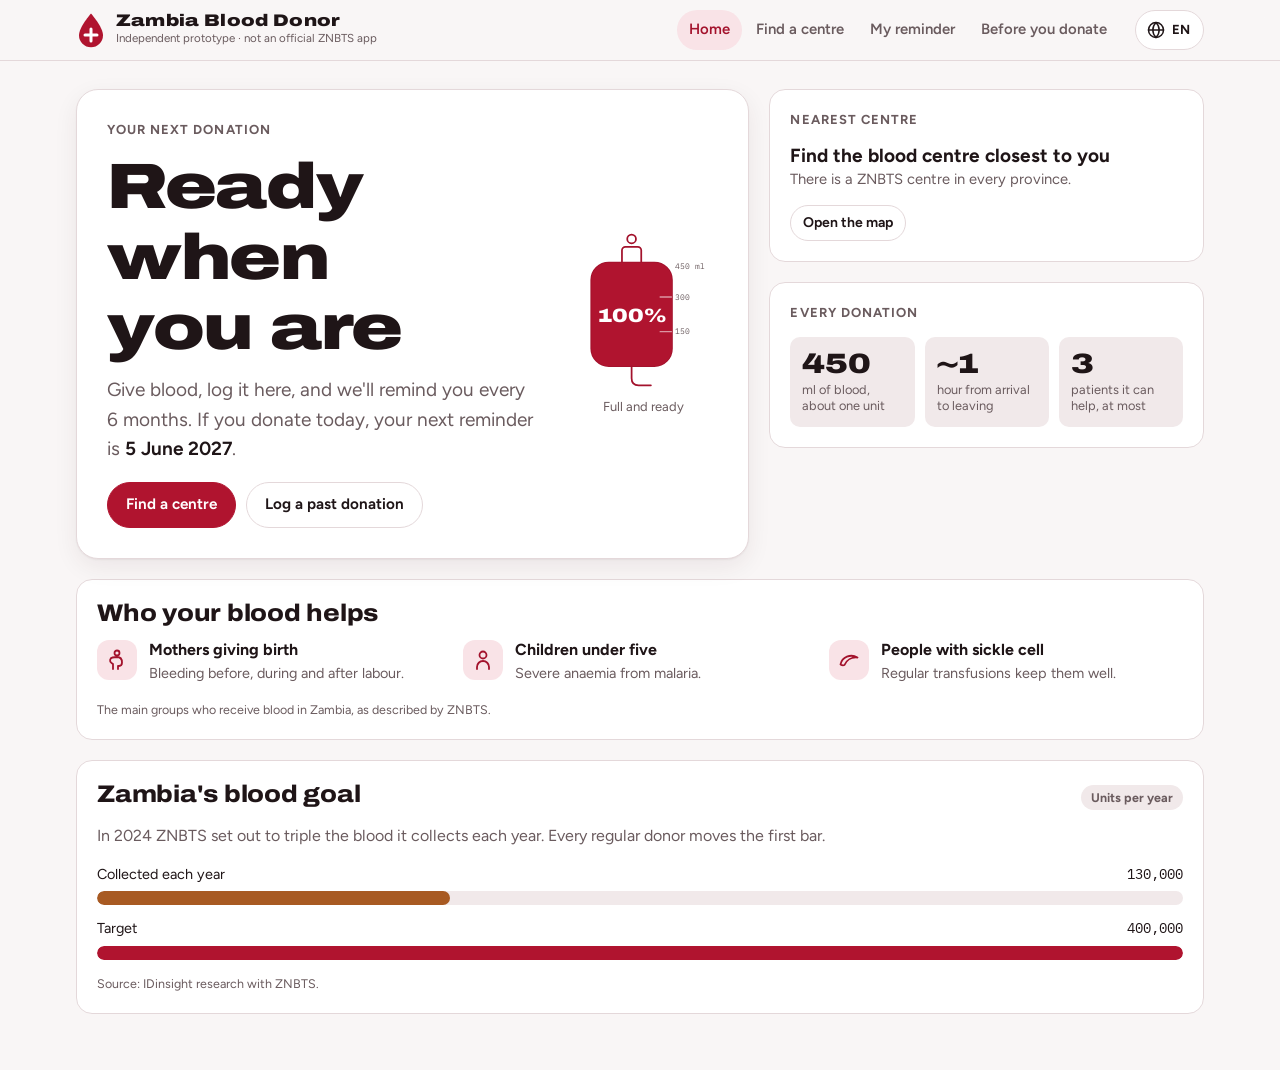
==== index.html @ e04d855a "Add Zambia Blood Donor proof of concept Co-Authored-By: Claude Opus 5.5 <noreply@anthropic.com> Clau" ====
<!doctype html>
<html lang="en">
<head>
<meta charset="utf-8">
<meta name="viewport" content="width=device-width, initial-scale=1, viewport-fit=cover">
<title>Zambia Blood Donor</title>
<meta name="description" content="Independent prototype: find a blood centre in Zambia and get reminded when you can donate again. English, Icibemba, Chinyanja.">
<meta name="theme-color" content="#B0142F">
<meta name="format-detection" content="telephone=no">
<meta name="apple-mobile-web-app-capable" content="yes">
<meta name="mobile-web-app-capable" content="yes">
<meta name="apple-mobile-web-app-title" content="Zambia Blood Donor">
<meta name="apple-mobile-web-app-status-bar-style" content="default">
<link rel="apple-touch-icon" href="[data-uri]">
<link rel="icon" type="image/png" href="[data-uri]">
<link rel="preconnect" href="https://fonts.googleapis.com">
<link rel="preconnect" href="https://fonts.gstatic.com" crossorigin>
<link rel="stylesheet" href="https://fonts.googleapis.com/css2?family=Archivo:wdth,wght@100..125,600..900&family=Figtree:wght@400;500;600;700&family=IBM+Plex+Mono:wght@400;500;600&display=swap">
<style>
/* required styles */

.leaflet-pane,
.leaflet-tile,
.leaflet-marker-icon,
.leaflet-marker-shadow,
.leaflet-tile-container,
.leaflet-pane > svg,
.leaflet-pane > canvas,
.leaflet-zoom-box,
.leaflet-image-layer,
.leaflet-layer {
	position: absolute;
	left: 0;
	top: 0;
	}
.leaflet-container {
	overflow: hidden;
	}
.leaflet-tile,
.leaflet-marker-icon,
.leaflet-marker-shadow {
	-webkit-user-select: none;
	   -moz-user-select: none;
	        user-select: none;
	  -webkit-user-drag: none;
	}
/* Prevents IE11 from highlighting tiles in blue */
.leaflet-tile::selection {
	background: transparent;
}
/* Safari renders non-retina tile on retina better with this, but Chrome is worse */
.leaflet-safari .leaflet-tile {
	image-rendering: -webkit-optimize-contrast;
	}
/* hack that prevents hw layers "stretching" when loading new tiles */
.leaflet-safari .leaflet-tile-container {
	width: 1600px;
	height: 1600px;
	-webkit-transform-origin: 0 0;
	}
.leaflet-marker-icon,
.leaflet-marker-shadow {
	display: block;
	}
/* .leaflet-container svg: reset svg max-width decleration shipped in Joomla! (joomla.org) 3.x */
/* .leaflet-container img: map is broken in FF if you have max-width: 100% on tiles */
.leaflet-container .leaflet-overlay-pane svg {
	max-width: none !important;
	max-height: none !important;
	}
.leaflet-container .leaflet-marker-pane img,
.leaflet-container .leaflet-shadow-pane img,
.leaflet-container .leaflet-tile-pane img,
.leaflet-container img.leaflet-image-layer,
.leaflet-container .leaflet-tile {
	max-width: none !important;
	max-height: none !important;
	width: auto;
	padding: 0;
	}

.leaflet-container img.leaflet-tile {
	/* See: https://bugs.chromium.org/p/chromium/issues/detail?id=600120 */
	mix-blend-mode: plus-lighter;
}

.leaflet-container.leaflet-touch-zoom {
	-ms-touch-action: pan-x pan-y;
	touch-action: pan-x pan-y;
	}
.leaflet-container.leaflet-touch-drag {
	-ms-touch-action: pinch-zoom;
	/* Fallback for FF which doesn't support pinch-zoom */
	touch-action: none;
	touch-action: pinch-zoom;
}
.leaflet-container.leaflet-touch-drag.leaflet-touch-zoom {
	-ms-touch-action: none;
	touch-action: none;
}
.leaflet-container {
	-webkit-tap-highlight-color: transparent;
}
.leaflet-container a {
	-webkit-tap-highlight-color: rgba(51, 181, 229, 0.4);
}
.leaflet-tile {
	filter: inherit;
	visibility: hidden;
	}
.leaflet-tile-loaded {
	visibility: inherit;
	}
.leaflet-zoom-box {
	width: 0;
	height: 0;
	-moz-box-sizing: border-box;
	     box-sizing: border-box;
	z-index: 800;
	}
/* workaround for https://bugzilla.mozilla.org/show_bug.cgi?id=888319 */
.leaflet-overlay-pane svg {
	-moz-user-select: none;
	}

.leaflet-pane         { z-index: 400; }

.leaflet-tile-pane    { z-index: 200; }
.leaflet-overlay-pane { z-index: 400; }
.leaflet-shadow-pane  { z-index: 500; }
.leaflet-marker-pane  { z-index: 600; }
.leaflet-tooltip-pane   { z-index: 650; }
.leaflet-popup-pane   { z-index: 700; }

.leaflet-map-pane canvas { z-index: 100; }
.leaflet-map-pane svg    { z-index: 200; }

.leaflet-vml-shape {
	width: 1px;
	height: 1px;
	}
.lvml {
	behavior: url(#default#VML);
	display: inline-block;
	position: absolute;
	}


/* control positioning */

.leaflet-control {
	position: relative;
	z-index: 800;
	pointer-events: visiblePainted; /* IE 9-10 doesn't have auto */
	pointer-events: auto;
	}
.leaflet-top,
.leaflet-bottom {
	position: absolute;
	z-index: 1000;
	pointer-events: none;
	}
.leaflet-top {
	top: 0;
	}
.leaflet-right {
	right: 0;
	}
.leaflet-bottom {
	bottom: 0;
	}
.leaflet-left {
	left: 0;
	}
.leaflet-control {
	float: left;
	clear: both;
	}
.leaflet-right .leaflet-control {
	float: right;
	}
.leaflet-top .leaflet-control {
	margin-top: 10px;
	}
.leaflet-bottom .leaflet-control {
	margin-bottom: 10px;
	}
.leaflet-left .leaflet-control {
	margin-left: 10px;
	}
.leaflet-right .leaflet-control {
	margin-right: 10px;
	}


/* zoom and fade animations */

.leaflet-fade-anim .leaflet-popup {
	opacity: 0;
	-webkit-transition: opacity 0.2s linear;
	   -moz-transition: opacity 0.2s linear;
	        transition: opacity 0.2s linear;
	}
.leaflet-fade-anim .leaflet-map-pane .leaflet-popup {
	opacity: 1;
	}
.leaflet-zoom-animated {
	-webkit-transform-origin: 0 0;
	    -ms-transform-origin: 0 0;
	        transform-origin: 0 0;
	}
svg.leaflet-zoom-animated {
	will-change: transform;
}

.leaflet-zoom-anim .leaflet-zoom-animated {
	-webkit-transition: -webkit-transform 0.25s cubic-bezier(0,0,0.25,1);
	   -moz-transition:    -moz-transform 0.25s cubic-bezier(0,0,0.25,1);
	        transition:         transform 0.25s cubic-bezier(0,0,0.25,1);
	}
.leaflet-zoom-anim .leaflet-tile,
.leaflet-pan-anim .leaflet-tile {
	-webkit-transition: none;
	   -moz-transition: none;
	        transition: none;
	}

.leaflet-zoom-anim .leaflet-zoom-hide {
	visibility: hidden;
	}


/* cursors */

.leaflet-interactive {
	cursor: pointer;
	}
.leaflet-grab {
	cursor: -webkit-grab;
	cursor:    -moz-grab;
	cursor:         grab;
	}
.leaflet-crosshair,
.leaflet-crosshair .leaflet-interactive {
	cursor: crosshair;
	}
.leaflet-popup-pane,
.leaflet-control {
	cursor: auto;
	}
.leaflet-dragging .leaflet-grab,
.leaflet-dragging .leaflet-grab .leaflet-interactive,
.leaflet-dragging .leaflet-marker-draggable {
	cursor: move;
	cursor: -webkit-grabbing;
	cursor:    -moz-grabbing;
	cursor:         grabbing;
	}

/* marker & overlays interactivity */
.leaflet-marker-icon,
.leaflet-marker-shadow,
.leaflet-image-layer,
.leaflet-pane > svg path,
.leaflet-tile-container {
	pointer-events: none;
	}

.leaflet-marker-icon.leaflet-interactive,
.leaflet-image-layer.leaflet-interactive,
.leaflet-pane > svg path.leaflet-interactive,
svg.leaflet-image-layer.leaflet-interactive path {
	pointer-events: visiblePainted; /* IE 9-10 doesn't have auto */
	pointer-events: auto;
	}

/* visual tweaks */

.leaflet-container {
	background: #ddd;
	outline-offset: 1px;
	}
.leaflet-container a {
	color: #0078A8;
	}
.leaflet-zoom-box {
	border: 2px dotted #38f;
	background: rgba(255,255,255,0.5);
	}


/* general typography */
.leaflet-container {
	font-family: "Helvetica Neue", Arial, Helvetica, sans-serif;
	font-size: 12px;
	font-size: 0.75rem;
	line-height: 1.5;
	}


/* general toolbar styles */

.leaflet-bar {
	box-shadow: 0 1px 5px rgba(0,0,0,0.65);
	border-radius: 4px;
	}
.leaflet-bar a {
	background-color: #fff;
	border-bottom: 1px solid #ccc;
	width: 26px;
	height: 26px;
	line-height: 26px;
	display: block;
	text-align: center;
	text-decoration: none;
	color: black;
	}
.leaflet-bar a,
.leaflet-control-layers-toggle {
	background-position: 50% 50%;
	background-repeat: no-repeat;
	display: block;
	}
.leaflet-bar a:hover,
.leaflet-bar a:focus {
	background-color: #f4f4f4;
	}
.leaflet-bar a:first-child {
	border-top-left-radius: 4px;
	border-top-right-radius: 4px;
	}
.leaflet-bar a:last-child {
	border-bottom-left-radius: 4px;
	border-bottom-right-radius: 4px;
	border-bottom: none;
	}
.leaflet-bar a.leaflet-disabled {
	cursor: default;
	background-color: #f4f4f4;
	color: #bbb;
	}

.leaflet-touch .leaflet-bar a {
	width: 30px;
	height: 30px;
	line-height: 30px;
	}
.leaflet-touch .leaflet-bar a:first-child {
	border-top-left-radius: 2px;
	border-top-right-radius: 2px;
	}
.leaflet-touch .leaflet-bar a:last-child {
	border-bottom-left-radius: 2px;
	border-bottom-right-radius: 2px;
	}

/* zoom control */

.leaflet-control-zoom-in,
.leaflet-control-zoom-out {
	font: bold 18px 'Lucida Console', Monaco, monospace;
	text-indent: 1px;
	}

.leaflet-touch .leaflet-control-zoom-in, .leaflet-touch .leaflet-control-zoom-out  {
	font-size: 22px;
	}


/* layers control */

.leaflet-control-layers {
	box-shadow: 0 1px 5px rgba(0,0,0,0.4);
	background: #fff;
	border-radius: 5px;
	}
.leaflet-control-layers-toggle {
	background-image: url(images/layers.png);
	width: 36px;
	height: 36px;
	}
.leaflet-retina .leaflet-control-layers-toggle {
	background-image: url(images/layers-2x.png);
	background-size: 26px 26px;
	}
.leaflet-touch .leaflet-control-layers-toggle {
	width: 44px;
	height: 44px;
	}
.leaflet-control-layers .leaflet-control-layers-list,
.leaflet-control-layers-expanded .leaflet-control-layers-toggle {
	display: none;
	}
.leaflet-control-layers-expanded .leaflet-control-layers-list {
	display: block;
	position: relative;
	}
.leaflet-control-layers-expanded {
	padding: 6px 10px 6px 6px;
	color: #333;
	background: #fff;
	}
.leaflet-control-layers-scrollbar {
	overflow-y: scroll;
	overflow-x: hidden;
	padding-right: 5px;
	}
.leaflet-control-layers-selector {
	margin-top: 2px;
	position: relative;
	top: 1px;
	}
.leaflet-control-layers label {
	display: block;
	font-size: 13px;
	font-size: 1.08333em;
	}
.leaflet-control-layers-separator {
	height: 0;
	border-top: 1px solid #ddd;
	margin: 5px -10px 5px -6px;
	}

/* Default icon URLs */
.leaflet-default-icon-path { /* used only in path-guessing heuristic, see L.Icon.Default */
	background-image: url(images/marker-icon.png);
	}


/* attribution and scale controls */

.leaflet-container .leaflet-control-attribution {
	background: #fff;
	background: rgba(255, 255, 255, 0.8);
	margin: 0;
	}
.leaflet-control-attribution,
.leaflet-control-scale-line {
	padding: 0 5px;
	color: #333;
	line-height: 1.4;
	}
.leaflet-control-attribution a {
	text-decoration: none;
	}
.leaflet-control-attribution a:hover,
.leaflet-control-attribution a:focus {
	text-decoration: underline;
	}
.leaflet-attribution-flag {
	display: inline !important;
	vertical-align: baseline !important;
	width: 1em;
	height: 0.6669em;
	}
.leaflet-left .leaflet-control-scale {
	margin-left: 5px;
	}
.leaflet-bottom .leaflet-control-scale {
	margin-bottom: 5px;
	}
.leaflet-control-scale-line {
	border: 2px solid #777;
	border-top: none;
	line-height: 1.1;
	padding: 2px 5px 1px;
	white-space: nowrap;
	-moz-box-sizing: border-box;
	     box-sizing: border-box;
	background: rgba(255, 255, 255, 0.8);
	text-shadow: 1px 1px #fff;
	}
.leaflet-control-scale-line:not(:first-child) {
	border-top: 2px solid #777;
	border-bottom: none;
	margin-top: -2px;
	}
.leaflet-control-scale-line:not(:first-child):not(:last-child) {
	border-bottom: 2px solid #777;
	}

.leaflet-touch .leaflet-control-attribution,
.leaflet-touch .leaflet-control-layers,
.leaflet-touch .leaflet-bar {
	box-shadow: none;
	}
.leaflet-touch .leaflet-control-layers,
.leaflet-touch .leaflet-bar {
	border: 2px solid rgba(0,0,0,0.2);
	background-clip: padding-box;
	}


/* popup */

.leaflet-popup {
	position: absolute;
	text-align: center;
	margin-bottom: 20px;
	}
.leaflet-popup-content-wrapper {
	padding: 1px;
	text-align: left;
	border-radius: 12px;
	}
.leaflet-popup-content {
	margin: 13px 24px 13px 20px;
	line-height: 1.3;
	font-size: 13px;
	font-size: 1.08333em;
	min-height: 1px;
	}
.leaflet-popup-content p {
	margin: 17px 0;
	margin: 1.3em 0;
	}
.leaflet-popup-tip-container {
	width: 40px;
	height: 20px;
	position: absolute;
	left: 50%;
	margin-top: -1px;
	margin-left: -20px;
	overflow: hidden;
	pointer-events: none;
	}
.leaflet-popup-tip {
	width: 17px;
	height: 17px;
	padding: 1px;

	margin: -10px auto 0;
	pointer-events: auto;

	-webkit-transform: rotate(45deg);
	   -moz-transform: rotate(45deg);
	    -ms-transform: rotate(45deg);
	        transform: rotate(45deg);
	}
.leaflet-popup-content-wrapper,
.leaflet-popup-tip {
	background: white;
	color: #333;
	box-shadow: 0 3px 14px rgba(0,0,0,0.4);
	}
.leaflet-container a.leaflet-popup-close-button {
	position: absolute;
	top: 0;
	right: 0;
	border: none;
	text-align: center;
	width: 24px;
	height: 24px;
	font: 16px/24px Tahoma, Verdana, sans-serif;
	color: #757575;
	text-decoration: none;
	background: transparent;
	}
.leaflet-container a.leaflet-popup-close-button:hover,
.leaflet-container a.leaflet-popup-close-button:focus {
	color: #585858;
	}
.leaflet-popup-scrolled {
	overflow: auto;
	}

.leaflet-oldie .leaflet-popup-content-wrapper {
	-ms-zoom: 1;
	}
.leaflet-oldie .leaflet-popup-tip {
	width: 24px;
	margin: 0 auto;

	-ms-filter: "progid:DXImageTransform.Microsoft.Matrix(M11=0.70710678, M12=0.70710678, M21=-0.70710678, M22=0.70710678)";
	filter: progid:DXImageTransform.Microsoft.Matrix(M11=0.70710678, M12=0.70710678, M21=-0.70710678, M22=0.70710678);
	}

.leaflet-oldie .leaflet-control-zoom,
.leaflet-oldie .leaflet-control-layers,
.leaflet-oldie .leaflet-popup-content-wrapper,
.leaflet-oldie .leaflet-popup-tip {
	border: 1px solid #999;
	}


/* div icon */

.leaflet-div-icon {
	background: #fff;
	border: 1px solid #666;
	}


/* Tooltip */
/* Base styles for the element that has a tooltip */
.leaflet-tooltip {
	position: absolute;
	padding: 6px;
	background-color: #fff;
	border: 1px solid #fff;
	border-radius: 3px;
	color: #222;
	white-space: nowrap;
	-webkit-user-select: none;
	-moz-user-select: none;
	-ms-user-select: none;
	user-select: none;
	pointer-events: none;
	box-shadow: 0 1px 3px rgba(0,0,0,0.4);
	}
.leaflet-tooltip.leaflet-interactive {
	cursor: pointer;
	pointer-events: auto;
	}
.leaflet-tooltip-top:before,
.leaflet-tooltip-bottom:before,
.leaflet-tooltip-left:before,
.leaflet-tooltip-right:before {
	position: absolute;
	pointer-events: none;
	border: 6px solid transparent;
	background: transparent;
	content: "";
	}

/* Directions */

.leaflet-tooltip-bottom {
	margin-top: 6px;
}
.leaflet-tooltip-top {
	margin-top: -6px;
}
.leaflet-tooltip-bottom:before,
.leaflet-tooltip-top:before {
	left: 50%;
	margin-left: -6px;
	}
.leaflet-tooltip-top:before {
	bottom: 0;
	margin-bottom: -12px;
	border-top-color: #fff;
	}
.leaflet-tooltip-bottom:before {
	top: 0;
	margin-top: -12px;
	margin-left: -6px;
	border-bottom-color: #fff;
	}
.leaflet-tooltip-left {
	margin-left: -6px;
}
.leaflet-tooltip-right {
	margin-left: 6px;
}
.leaflet-tooltip-left:before,
.leaflet-tooltip-right:before {
	top: 50%;
	margin-top: -6px;
	}
.leaflet-tooltip-left:before {
	right: 0;
	margin-right: -12px;
	border-left-color: #fff;
	}
.leaflet-tooltip-right:before {
	left: 0;
	margin-left: -12px;
	border-right-color: #fff;
	}

/* Printing */

@media print {
	/* Prevent printers from removing background-images of controls. */
	.leaflet-control {
		-webkit-print-color-adjust: exact;
		print-color-adjust: exact;
		}
	}

</style>
<style>
/* Layout: an app shell. Sticky top bar with a language switch, one view at a time, tab bar along the bottom on phones and in the top bar on desktop. The map and the centre list sit side by side on wide screens. */
:root {
  --bg: #F9F6F6;
  --surface: #FFFFFF;
  --sunk: #F1E9EA;
  --ink: #1F1517;
  --muted: #6A5B5E;
  --line: #E4D8DA;
  --accent: #B0142F;
  --accent-text: #A3122C;
  --on-accent: #FFFFFF;
  --accent-soft: #F9E3E7;
  --ok: #17703F;
  --ok-soft: #DFF0E5;
  --copper: #A85A22;
  --mask: #F9F6F6;
  --shadow: 0 1px 2px rgba(60, 20, 28, .06), 0 8px 24px rgba(60, 20, 28, .07);

  --font-display: "Archivo", "Arial Narrow", "Helvetica Neue", Arial, sans-serif;
  --font-body: "Figtree", system-ui, -apple-system, "Segoe UI", Roboto, sans-serif;
  --font-mono: "IBM Plex Mono", ui-monospace, "SFMono-Regular", Menlo, Consolas, monospace;

  --step--1: .8125rem;
  --step-0: 1rem;
  --step-1: 1.1875rem;
  --step-2: 1.5rem;
  --step-3: clamp(1.75rem, 1.3rem + 2vw, 2.5rem);
  --step-4: clamp(2.5rem, 1.8rem + 3.4vw, 4rem);

  --radius: 16px;
  --radius-sm: 10px;
  --gutter: 16px;
  --tabbar-h: 64px;
  color-scheme: light;
}
@media (prefers-color-scheme: dark) {
  :root:not([data-theme="light"]) {
    --bg: #141011; --surface: #1C1618; --sunk: #261E21; --ink: #F4EDEE; --muted: #B6A6A9; --line: #392D30;
    --accent: #C9233F; --accent-text: #FF8899; --on-accent: #FFFFFF; --accent-soft: #3B1820;
    --ok: #6FD49A; --ok-soft: #173826; --copper: #E39E64; --mask: #141011;
    --shadow: 0 1px 2px rgba(0,0,0,.4), 0 10px 30px rgba(0,0,0,.35);
    color-scheme: dark;
  }
}
:root[data-theme="dark"] {
  --bg: #141011; --surface: #1C1618; --sunk: #261E21; --ink: #F4EDEE; --muted: #B6A6A9; --line: #392D30;
  --accent: #C9233F; --accent-text: #FF8899; --on-accent: #FFFFFF; --accent-soft: #3B1820;
  --ok: #6FD49A; --ok-soft: #173826; --copper: #E39E64; --mask: #141011;
  --shadow: 0 1px 2px rgba(0,0,0,.4), 0 10px 30px rgba(0,0,0,.35);
  color-scheme: dark;
}

*, *::before, *::after { box-sizing: border-box; }
html { -webkit-text-size-adjust: 100%; }
body {
  margin: 0;
  background: var(--bg);
  color: var(--ink);
  font-family: var(--font-body);
  font-size: var(--step-0);
  line-height: 1.55;
  -webkit-font-smoothing: antialiased;
}
img, svg { max-width: 100%; }
[hidden] { display: none !important; }
a { color: var(--accent-text); text-underline-offset: 3px; }
button, input, select { font: inherit; color: inherit; }
html, body { -webkit-tap-highlight-color: transparent; }
a, button, label, select, input, [data-show], [data-remove] { touch-action: manipulation; }
.input { -webkit-appearance: none; appearance: none; min-width: 0; display: block; font-size: 16px; }
select.input { padding-right: 38px; background-image: url("data:image/svg+xml,%3Csvg xmlns='http://www.w3.org/2000/svg' viewBox='0 0 24 24' fill='none' stroke='%23887479' stroke-width='2.4' stroke-linecap='round' stroke-linejoin='round'%3E%3Cpath d='M6 9l6 6 6-6'/%3E%3C/svg%3E"); background-repeat: no-repeat; background-position: right 12px center; background-size: 16px; }
input[type="date"].input { line-height: 44px; text-align: left; }
input[type="date"]::-webkit-date-and-time-value { text-align: left; margin: 0; }
input[type="date"]::-webkit-calendar-picker-indicator { opacity: .6; }
.framed #locate, .framed .find-controls .or, .framed #ics-btn, .framed #notify-btn { display: none !important; }
.framed #gcal-btn { background: var(--accent); border-color: var(--accent); color: var(--on-accent); }
.noscript { margin: 16px; padding: 16px 18px; border-radius: 14px; background: var(--accent-soft); color: var(--ink); font-weight: 600; }
:focus-visible { outline: 2px solid var(--accent-text); outline-offset: 2px; border-radius: 6px; }

h1, h2, h3 { font-family: var(--font-display); font-stretch: 112%; line-height: 1.1; margin: 0; text-wrap: balance; letter-spacing: -.01em; overflow-wrap: break-word; }
h1 { font-size: var(--step-3); font-weight: 800; }
h2 { font-size: var(--step-2); font-weight: 800; }
h3 { font-size: var(--step-1); font-weight: 700; font-stretch: 100%; }
p { margin: 0; }
.eyebrow {
  font-family: var(--font-body); font-size: var(--step--1); font-weight: 700;
  text-transform: uppercase; letter-spacing: .08em; color: var(--muted);
}
.mono { font-family: var(--font-mono); font-variant-numeric: tabular-nums; }
.muted { color: var(--muted); }
.small { font-size: var(--step--1); }

/* ---------- Shell ---------- */
.topbar {
  position: sticky; top: 0; z-index: 1000;
  background: var(--bg);
  background: color-mix(in srgb, var(--bg) 88%, transparent);
  backdrop-filter: saturate(1.4) blur(10px);
  -webkit-backdrop-filter: saturate(1.4) blur(10px);
  border-bottom: 1px solid var(--line);
  padding-top: env(safe-area-inset-top, 0px);
}
.topbar-inner {
  max-width: 1160px; margin: 0 auto; padding: 10px var(--gutter);
  display: flex; align-items: center; gap: 16px;
}
.brand { display: flex; align-items: center; gap: 10px; text-decoration: none; color: var(--ink); min-width: 0; flex: 1 1 auto; }
.brand-mark { width: 30px; height: 36px; flex: none; }
.brand-text { display: grid; min-width: 0; }
.brand-text b { font-family: var(--font-display); font-stretch: 125%; font-weight: 900; font-size: 1.05rem; letter-spacing: .01em; line-height: 1.1; white-space: nowrap; }
.brand-text small { font-size: .72rem; color: var(--muted); white-space: nowrap; overflow: hidden; text-overflow: ellipsis; }

.tabs { display: none; gap: 2px; flex: none; }
.tabs a {
  text-decoration: none; color: var(--muted); font-weight: 600; font-size: .93rem; white-space: nowrap;
  padding: 8px 12px; border-radius: 999px;
}
.tabs a:hover { color: var(--ink); background: var(--sunk); }
.tabs a[aria-current="page"] { color: var(--accent-text); background: var(--accent-soft); }

/* Language switch */
.lang { position: relative; flex: none; }
.lang-btn {
  display: inline-flex; align-items: center; gap: 6px; height: 40px; padding: 0 12px 0 10px;
  border-radius: 999px; border: 1px solid var(--line); background: var(--surface); cursor: pointer;
  font-weight: 700; font-size: .82rem; letter-spacing: .04em;
}
.lang-btn:hover, .lang-btn[aria-expanded="true"] { border-color: var(--accent-text); color: var(--accent-text); }
.lang-btn svg { width: 20px; height: 20px; flex: none; }
.lang-menu {
  position: absolute; right: 0; top: calc(100% + 8px); z-index: 1100;
  min-width: 220px; padding: 6px; border-radius: 14px;
  background: var(--surface); border: 1px solid var(--line); box-shadow: var(--shadow);
  display: grid; gap: 2px;
}
.lang-menu .lang-title { padding: 8px 10px 4px; }
.lang-menu button {
  display: grid; grid-template-columns: 1fr auto; align-items: center; gap: 2px 10px; text-align: left;
  border: 0; background: transparent; border-radius: 10px; padding: 9px 10px; cursor: pointer;
}
.lang-menu button:hover { background: var(--sunk); }
.lang-menu button span { font-weight: 700; }
.lang-menu button small { grid-column: 1; color: var(--muted); font-size: .8rem; }
.lang-menu button .check { grid-row: 1 / span 2; grid-column: 2; width: 18px; height: 18px; color: var(--accent-text); visibility: hidden; }
.lang-menu button[aria-checked="true"] { background: var(--accent-soft); }
.lang-menu button[aria-checked="true"] .check { visibility: visible; }

main { max-width: 1160px; margin: 0 auto; padding-inline: var(--gutter); padding-block: 20px calc(var(--tabbar-h) + 32px + env(safe-area-inset-bottom, 0px)); }
.view { display: grid; gap: 20px; animation: rise .35s ease both; }
@keyframes rise { from { transform: translateY(6px); opacity: .6; } to { transform: none; opacity: 1; } }

.tabbar {
  position: fixed; left: 0; right: 0; bottom: 0; z-index: 1000;
  background: var(--surface); border-top: 1px solid var(--line);
  padding-bottom: env(safe-area-inset-bottom, 0px);
  display: grid; grid-template-columns: repeat(4, minmax(0, 1fr));
}
.tabbar a {
  height: var(--tabbar-h); display: grid; place-items: center; align-content: center; gap: 3px; padding: 0 2px;
  text-decoration: none; color: var(--muted); font-size: .72rem; font-weight: 600; text-align: center; line-height: 1.15;
}
.tabbar svg { width: 22px; height: 22px; }
.tabbar a[aria-current="page"] { color: var(--accent-text); }
.tabbar a[aria-current="page"] svg { stroke-width: 2.2; }

@media (min-width: 900px) {
  .tabs { display: flex; }
  .tabbar { display: none; }
  main { padding-block: 28px 56px; }
}

/* ---------- Building blocks ---------- */
.panel {
  background: var(--surface); border: 1px solid var(--line); border-radius: var(--radius);
  padding: 20px; display: grid; gap: 14px; align-content: start; min-width: 0;
}
.panel-head { display: flex; align-items: baseline; justify-content: space-between; gap: 12px; flex-wrap: wrap; }
.btn {
  display: inline-flex; align-items: center; justify-content: center; gap: 8px;
  min-height: 46px; padding: 6px 18px; border-radius: 999px; text-align: center; line-height: 1.25;
  border: 1px solid var(--line); background: var(--surface); color: var(--ink);
  font-weight: 650; font-size: .95rem; text-decoration: none; cursor: pointer;
  transition: background .15s, border-color .15s, transform .1s;
}
.btn:hover { border-color: var(--muted); }
.btn:active { transform: translateY(1px); }
.btn svg { width: 18px; height: 18px; flex: none; }
.btn-primary { background: var(--accent); border-color: var(--accent); color: var(--on-accent); }
.btn-primary:hover { background: var(--accent); background: color-mix(in srgb, var(--accent) 88%, #000); border-color: transparent; }
.btn-quiet { border-color: transparent; background: var(--sunk); }
.btn-sm { min-height: 36px; padding: 4px 12px; font-size: .875rem; }
.btn[disabled] { opacity: .5; cursor: not-allowed; }
.btn-row { display: flex; flex-wrap: wrap; gap: 10px; }

.chip {
  display: inline-flex; align-items: center; gap: 6px; padding: 3px 10px; border-radius: 999px;
  font-size: .78rem; font-weight: 700; background: var(--sunk); color: var(--muted);
}

label.field, .field { display: grid; gap: 6px; font-weight: 600; font-size: .9rem; }
.input {
  min-height: 46px; padding: 0 14px; border-radius: var(--radius-sm);
  border: 1px solid var(--line); background: var(--bg); width: 100%;
}
.input:focus-visible { outline-offset: 0; }

/* ---------- Home ---------- */
.home-grid { display: grid; gap: 20px; }
@media (min-width: 900px) { .home-grid { grid-template-columns: 1.55fr 1fr; align-items: start; } }

.status {
  position: relative; overflow: hidden;
  background: var(--surface); border: 1px solid var(--line); border-radius: 22px;
  padding: 24px; display: grid; grid-template-columns: 1fr; gap: 22px; box-shadow: var(--shadow);
}
@media (min-width: 560px) { .status { grid-template-columns: minmax(0, 1fr) 150px; align-items: center; padding: 30px; } }
.status-copy { display: grid; gap: 12px; min-width: 0; }
.status h1 { font-size: var(--step-4); font-stretch: 125%; font-weight: 900; letter-spacing: -.02em; }
.status h1.long { font-size: var(--step-3); font-stretch: 100%; }
.status h1 .unit { font-size: .42em; font-stretch: 100%; font-weight: 700; letter-spacing: 0; margin-left: .15em; }
.status h1 .unit.pre { margin-left: 0; margin-right: .25em; }
.status .lead { font-size: var(--step-1); color: var(--muted); max-width: 36ch; }
.status .lead strong { color: var(--ink); font-weight: 650; }
.status .btn-row { margin-top: 6px; }

.bag { margin: 0; display: grid; justify-items: center; gap: 8px; }
.bag svg { width: 128px; height: auto; overflow: visible; }
.bag figcaption { font-size: var(--step--1); color: var(--muted); text-align: center; max-width: 20ch; }
.bag .bag-body { fill: var(--accent-soft); stroke: var(--accent-text); stroke-width: 2; }
.bag .bag-neck, .bag .bag-tube { fill: none; stroke: var(--accent-text); stroke-width: 2; stroke-linecap: round; }
.bag .bag-fill { fill: var(--accent); transition: y .8s cubic-bezier(.2,.8,.2,1), height .8s cubic-bezier(.2,.8,.2,1); }
.bag .bag-tick { stroke: var(--on-accent); stroke-opacity: .55; stroke-width: 1.5; }
.bag .bag-tick-label { fill: var(--muted); font-family: var(--font-mono); font-size: 9px; }
.bag .bag-text { fill: var(--on-accent); font-family: var(--font-display); font-weight: 900; font-size: 22px; font-stretch: 125%; }
.bag .bag-text.dim { fill: var(--accent-text); }

.side { display: grid; gap: 20px; }
.near-card .near-name { font-weight: 700; font-size: var(--step-1); line-height: 1.25; }
.near-card .near-meta { color: var(--muted); font-size: .92rem; }

.helps { display: grid; gap: 14px; }
.helps ul { list-style: none; margin: 0; padding: 0; display: grid; gap: 12px; }
@media (min-width: 640px) { .helps ul { grid-template-columns: repeat(3, minmax(0, 1fr)); } }
.helps li { display: grid; grid-template-columns: 40px minmax(0, 1fr); gap: 12px; align-items: start; }
.helps li svg { width: 40px; height: 40px; padding: 8px; border-radius: 12px; background: var(--accent-soft); color: var(--accent-text); }
.helps li b { display: block; font-weight: 700; line-height: 1.3; }
.helps li span { color: var(--muted); font-size: .9rem; }

.goal-bars { display: grid; gap: 12px; }
.goal-row { display: grid; gap: 6px; }
.goal-row .goal-label { display: flex; justify-content: space-between; gap: 12px; font-size: .9rem; }
.goal-track { height: 14px; border-radius: 999px; background: var(--sunk); overflow: hidden; }
.goal-bar { height: 100%; border-radius: 999px; background: var(--copper); }
.goal-bar.target { background: var(--accent); }
.source { font-size: .78rem; color: var(--muted); }

/* ---------- Find ---------- */
.find-head { display: grid; gap: 10px; }
.find-head p { color: var(--muted); max-width: 62ch; }
.find-controls { display: flex; flex-wrap: wrap; gap: 10px; align-items: center; }
.find-controls .or { color: var(--muted); font-size: .9rem; }
.find-controls select { width: auto; min-width: 0; max-width: 100%; flex: 1 1 180px; }
.find-grid { display: grid; gap: 16px; min-width: 0; }
@media (min-width: 900px) {
  .find-grid { grid-template-columns: minmax(0, 1.5fr) minmax(320px, 1fr); align-items: start; }
  .list-wrap { max-height: max(340px, min(58vh, 640px)); overflow-y: auto; padding-right: 4px; }
}
.map {
  height: 58vh; height: 58svh; min-height: 340px; max-height: 640px;
  border-radius: var(--radius); border: 1px solid var(--line); overflow: hidden;
  background: var(--sunk); z-index: 0;
}
.list-wrap { display: grid; gap: 12px; align-content: start; min-width: 0; }
.list-note { font-size: .85rem; color: var(--muted); background: var(--sunk); border-radius: var(--radius-sm); padding: 10px 12px; }
.centre-list { list-style: none; margin: 0; padding: 0; display: grid; gap: 10px; }
.centre {
  background: var(--surface); border: 1px solid var(--line); border-radius: var(--radius);
  padding: 14px 16px; display: grid; gap: 6px;
  transition: border-color .15s, box-shadow .15s;
}
.centre.active { border-color: var(--accent-text); box-shadow: 0 0 0 3px var(--accent-soft); }
.centre-top { display: flex; justify-content: space-between; align-items: center; gap: 10px; }
.centre .prov { font-size: .75rem; font-weight: 700; text-transform: uppercase; letter-spacing: .08em; color: var(--copper); }
.centre .dist { font-family: var(--font-mono); font-size: .85rem; color: var(--ink); font-weight: 600; white-space: nowrap; }
.centre h3 { font-size: 1.02rem; line-height: 1.3; }
.centre .town { color: var(--muted); font-size: .9rem; }
.centre .btn-row { margin-top: 4px; gap: 8px; }
.drives { display: grid; gap: 6px; border-left: 3px solid var(--copper); padding: 4px 0 4px 14px; }
.drives p { color: var(--muted); max-width: 70ch; }

/* Map pins and popups */
.pin { background: none; border: 0; }
.pin-drop {
  display: block; width: 26px; height: 26px; margin: 2px 0 0 1px;
  background: var(--accent); border: 2.5px solid var(--surface);
  border-radius: 50% 50% 50% 0; transform: rotate(-45deg);
  box-shadow: 0 3px 8px rgba(0,0,0,.3);
  transition: transform .15s;
}
.pin.active .pin-drop { transform: rotate(-45deg) scale(1.25); }
.you-dot {
  display: block; width: 18px; height: 18px; border-radius: 50%;
  background: #2D6CDF; border: 3px solid #fff; box-shadow: 0 0 0 6px rgba(45,108,223,.25);
}
.leaflet-container { background: var(--sunk); font-family: var(--font-body); }
.leaflet-popup-content-wrapper, .leaflet-popup-tip { background: var(--surface); color: var(--ink); box-shadow: var(--shadow); }
.leaflet-popup-content { margin: 14px 16px; font-size: .92rem; line-height: 1.4; }
.leaflet-popup-content b { display: block; font-size: 1rem; margin-bottom: 2px; }
.leaflet-popup-content a { font-weight: 700; }
.leaflet-container a.leaflet-popup-close-button { color: var(--muted); }
.leaflet-bar a { background: var(--surface); color: var(--ink); border-bottom-color: var(--line); }
.leaflet-bar a:hover { background: var(--sunk); }
.leaflet-control-attribution { background: var(--surface) !important; background: color-mix(in srgb, var(--surface) 85%, transparent) !important; color: var(--muted); }
.leaflet-control-attribution a { color: var(--muted); }
.zm-mask { fill: var(--mask); fill-opacity: .62; stroke: none; }
.no-tiles .zm-mask { fill-opacity: 1; }
.no-tiles .zm-outline { fill: var(--surface); fill-opacity: 1; }
.leaflet-tooltip.pin-label { background: transparent; border: 0; box-shadow: none; padding: 0 2px; color: var(--ink); font-weight: 700; font-size: .78rem; text-shadow: 0 0 3px var(--surface), 0 0 3px var(--surface), 0 0 3px var(--surface); }
.leaflet-tooltip.pin-label::before { display: none; }
.zm-outline { fill: none; stroke: var(--accent-text); stroke-width: 2; stroke-opacity: .7; }

/* ---------- Reminder ---------- */
.remind-grid { display: grid; gap: 20px; }
@media (min-width: 900px) { .remind-grid { grid-template-columns: minmax(0, 1fr) minmax(0, 1fr); align-items: start; } }
.next-date { font-family: var(--font-display); font-stretch: 125%; font-weight: 900; font-size: var(--step-3); line-height: 1.05; letter-spacing: -.01em; }
.next-rel { font-size: var(--step-1); color: var(--muted); }
.form-grid { display: grid; gap: 12px; }
@media (min-width: 520px) { .form-grid { grid-template-columns: minmax(0, 1fr) minmax(0, 1fr); } .form-grid .full { grid-column: 1 / -1; } }

.segmented { display: inline-flex; padding: 4px; border-radius: 999px; background: var(--sunk); gap: 2px; flex-wrap: wrap; border: 0; margin: 0; justify-self: start; max-width: 100%; }
.segmented legend { position: absolute; width: 1px; height: 1px; overflow: hidden; clip: rect(0 0 0 0); }
.segmented label { position: relative; }
.segmented input { position: absolute; opacity: 0; inset: 0; cursor: pointer; }
.segmented span { display: block; padding: 7px 14px; border-radius: 999px; font-weight: 650; font-size: .9rem; color: var(--muted); white-space: nowrap; }
.segmented input:checked + span { background: var(--surface); color: var(--ink); box-shadow: 0 1px 3px rgba(0,0,0,.12); }
.segmented input:focus-visible + span { outline: 2px solid var(--accent-text); outline-offset: 1px; }

.notify-status { font-size: .88rem; color: var(--muted); }

.blood-types { display: flex; flex-wrap: wrap; gap: 8px; }
.blood-types button {
  min-width: 52px; min-height: 40px; border-radius: 10px; border: 1px solid var(--line); background: var(--bg);
  font-family: var(--font-display); font-stretch: 112%; font-weight: 800; cursor: pointer;
}
.blood-types button[aria-pressed="true"] { background: var(--accent); border-color: var(--accent); color: var(--on-accent); }
.blood-types button.unknown { font-family: var(--font-body); font-weight: 600; font-size: .85rem; padding: 0 12px; }
.stats { display: grid; grid-template-columns: repeat(2, minmax(0, 1fr)); gap: 12px; }
.stat { background: var(--sunk); border-radius: var(--radius-sm); padding: 12px 14px; display: grid; gap: 2px; align-content: start; }
.stat b { font-family: var(--font-display); font-stretch: 125%; font-weight: 900; font-size: 1.75rem; line-height: 1.1; font-variant-numeric: tabular-nums; }
.stat span { font-size: .82rem; color: var(--muted); }

.history { list-style: none; margin: 0; padding: 0; display: grid; }
.history li { display: grid; grid-template-columns: auto minmax(0, 1fr) auto; gap: 14px; align-items: center; padding: 12px 0; border-top: 1px solid var(--line); }
.history li:first-child { border-top: 0; }
.history li.empty { display: block; color: var(--muted); font-size: .95rem; padding: 6px 0; }
.history .h-date { font-family: var(--font-mono); font-weight: 600; font-size: .92rem; white-space: nowrap; }
.history .h-where { color: var(--muted); font-size: .9rem; min-width: 0; overflow-wrap: anywhere; }
.icon-btn {
  width: 36px; height: 36px; display: grid; place-items: center; border-radius: 50%;
  border: 0; background: transparent; color: var(--muted); cursor: pointer;
}
.icon-btn:hover { background: var(--sunk); color: var(--ink); }
.icon-btn svg { width: 18px; height: 18px; }
.danger-zone { display: flex; flex-wrap: wrap; align-items: center; gap: 10px; justify-content: space-between; }
.confirm { display: flex; flex-wrap: wrap; gap: 8px; align-items: center; }
.btn-danger { background: var(--accent); border-color: var(--accent); color: var(--on-accent); }

/* ---------- Info ---------- */
.info-grid { display: grid; gap: 20px; }
@media (min-width: 760px) { .info-grid { grid-template-columns: minmax(0, 1fr) minmax(0, 1fr); } }
.ticks { list-style: none; margin: 0; padding: 0; display: grid; gap: 10px; }
.ticks li { display: grid; grid-template-columns: 22px minmax(0, 1fr); gap: 10px; align-items: start; }
.ticks li::before {
  content: ""; width: 22px; height: 22px; border-radius: 50%; margin-top: 1px;
  background: var(--ok-soft) url("data:image/svg+xml,%3Csvg xmlns='http://www.w3.org/2000/svg' viewBox='0 0 24 24' fill='none' stroke='%2317703F' stroke-width='3' stroke-linecap='round' stroke-linejoin='round'%3E%3Cpath d='M5 12.5l4.5 4.5L19 7.5'/%3E%3C/svg%3E") center / 14px no-repeat;
}
.ticks.ask li::before {
  background: var(--accent-soft) url("data:image/svg+xml,%3Csvg xmlns='http://www.w3.org/2000/svg' viewBox='0 0 24 24' fill='none' stroke='%23A3122C' stroke-width='3' stroke-linecap='round'%3E%3Cpath d='M12 6v8M12 18.5v.01'/%3E%3C/svg%3E") center / 14px no-repeat;
}
.big-facts { display: grid; grid-template-columns: repeat(3, minmax(0, 1fr)); gap: 10px; }
.big-facts div { background: var(--sunk); border-radius: var(--radius-sm); padding: 12px; display: grid; gap: 2px; align-content: start; }
.big-facts b { font-family: var(--font-display); font-stretch: 125%; font-weight: 900; font-size: clamp(1.25rem, 1rem + 1.4vw, 1.75rem); line-height: 1.1; }
.big-facts span { font-size: .8rem; color: var(--muted); line-height: 1.3; overflow-wrap: anywhere; }
.about { background: var(--sunk); border: 0; }
.about p { color: var(--muted); max-width: 72ch; }

/* ---------- Banner + toast ---------- */
.banner {
  display: flex; flex-wrap: wrap; gap: 10px 16px; align-items: center; justify-content: space-between;
  background: var(--ok-soft); color: var(--ink); border-radius: var(--radius); padding: 14px 18px;
}
.banner b { color: var(--ok); }
.toast {
  position: fixed; left: 50%; transform: translateX(-50%) translateY(20px);
  bottom: calc(var(--tabbar-h) + 16px + env(safe-area-inset-bottom, 0px));
  z-index: 2000; background: var(--ink); color: var(--bg);
  padding: 12px 16px; border-radius: 12px; font-weight: 600; font-size: .92rem;
  display: flex; gap: 14px; align-items: center; width: max-content; max-width: calc(100vw - 32px);
  opacity: 0; pointer-events: none; transition: opacity .2s, transform .2s;
}
.toast.show { opacity: 1; transform: translateX(-50%) translateY(0); pointer-events: auto; }
.toast button { background: none; border: 0; color: var(--bg); font-weight: 800; text-decoration: underline; cursor: pointer; padding: 0; }
@media (min-width: 900px) { .toast { bottom: 24px; } }

@media (prefers-reduced-motion: reduce) {
  *, *::before, *::after { animation: none !important; transition: none !important; }
}
</style>
<script>
/* @preserve
 * Leaflet 1.9.4, a JS library for interactive maps. https://leafletjs.com
 * (c) 2010-2023 Vladimir Agafonkin, (c) 2010-2011 CloudMade
 */
!function(t,e){"object"==typeof exports&&"undefined"!=typeof module?e(exports):"function"==typeof define&&define.amd?define(["exports"],e):e((t="undefined"!=typeof globalThis?globalThis:t||self).leaflet={})}(this,function(t){"use strict";function l(t){for(var e,i,n=1,o=arguments.length;n<o;n++)for(e in i=arguments[n])t[e]=i[e];return t}var R=Object.create||function(t){return N.prototype=t,new N};function N(){}function a(t,e){var i,n=Array.prototype.slice;return t.bind?t.bind.apply(t,n.call(arguments,1)):(i=n.call(arguments,2),function(){return t.apply(e,i.length?i.concat(n.call(arguments)):arguments)})}var D=0;function h(t){return"_leaflet_id"in t||(t._leaflet_id=++D),t._leaflet_id}function j(t,e,i){var n,o,s=function(){n=!1,o&&(r.apply(i,o),o=!1)},r=function(){n?o=arguments:(t.apply(i,arguments),setTimeout(s,e),n=!0)};return r}function H(t,e,i){var n=e[1],e=e[0],o=n-e;return t===n&&i?t:((t-e)%o+o)%o+e}function u(){return!1}function i(t,e){return!1===e?t:(e=Math.pow(10,void 0===e?6:e),Math.round(t*e)/e)}function W(t){return t.trim?t.trim():t.replace(/^\s+|\s+$/g,"")}function F(t){return W(t).split(/\s+/)}function c(t,e){for(var i in Object.prototype.hasOwnProperty.call(t,"options")||(t.options=t.options?R(t.options):{}),e)t.options[i]=e[i];return t.options}function U(t,e,i){var n,o=[];for(n in t)o.push(encodeURIComponent(i?n.toUpperCase():n)+"="+encodeURIComponent(t[n]));return(e&&-1!==e.indexOf("?")?"&":"?")+o.join("&")}var V=/\{ *([\w_ -]+) *\}/g;function q(t,i){return t.replace(V,function(t,e){e=i[e];if(void 0===e)throw new Error("No value provided for variable "+t);return e="function"==typeof e?e(i):e})}var d=Array.isArray||function(t){return"[object Array]"===Object.prototype.toString.call(t)};function G(t,e){for(var i=0;i<t.length;i++)if(t[i]===e)return i;return-1}var K="[data-uri]";function Y(t){return window["webkit"+t]||window["moz"+t]||window["ms"+t]}var X=0;function J(t){var e=+new Date,i=Math.max(0,16-(e-X));return X=e+i,window.setTimeout(t,i)}var $=window.requestAnimationFrame||Y("RequestAnimationFrame")||J,Q=window.cancelAnimationFrame||Y("CancelAnimationFrame")||Y("CancelRequestAnimationFrame")||function(t){window.clearTimeout(t)};function x(t,e,i){if(!i||$!==J)return $.call(window,a(t,e));t.call(e)}function r(t){t&&Q.call(window,t)}var tt={__proto__:null,extend:l,create:R,bind:a,get lastId(){return D},stamp:h,throttle:j,wrapNum:H,falseFn:u,formatNum:i,trim:W,splitWords:F,setOptions:c,getParamString:U,template:q,isArray:d,indexOf:G,emptyImageUrl:K,requestFn:$,cancelFn:Q,requestAnimFrame:x,cancelAnimFrame:r};function et(){}et.extend=function(t){function e(){c(this),this.initialize&&this.initialize.apply(this,arguments),this.callInitHooks()}var i,n=e.__super__=this.prototype,o=R(n);for(i in(o.constructor=e).prototype=o,this)Object.prototype.hasOwnProperty.call(this,i)&&"prototype"!==i&&"__super__"!==i&&(e[i]=this[i]);if(t.statics&&l(e,t.statics),t.includes){var s=t.includes;if("undefined"!=typeof L&&L&&L.Mixin){s=d(s)?s:[s];for(var r=0;r<s.length;r++)s[r]===L.Mixin.Events&&console.warn("Deprecated include of L.Mixin.Events: this property will be removed in future releases, please inherit from L.Evented instead.",(new Error).stack)}l.apply(null,[o].concat(t.includes))}return l(o,t),delete o.statics,delete o.includes,o.options&&(o.options=n.options?R(n.options):{},l(o.options,t.options)),o._initHooks=[],o.callInitHooks=function(){if(!this._initHooksCalled){n.callInitHooks&&n.callInitHooks.call(this),this._initHooksCalled=!0;for(var t=0,e=o._initHooks.length;t<e;t++)o._initHooks[t].call(this)}},e},et.include=function(t){var e=this.prototype.options;return l(this.prototype,t),t.options&&(this.prototype.options=e,this.mergeOptions(t.options)),this},et.mergeOptions=function(t){return l(this.prototype.options,t),this},et.addInitHook=function(t){var e=Array.prototype.slice.call(arguments,1),i="function"==typeof t?t:function(){this[t].apply(this,e)};return this.prototype._initHooks=this.prototype._initHooks||[],this.prototype._initHooks.push(i),this};var e={on:function(t,e,i){if("object"==typeof t)for(var n in t)this._on(n,t[n],e);else for(var o=0,s=(t=F(t)).length;o<s;o++)this._on(t[o],e,i);return this},off:function(t,e,i){if(arguments.length)if("object"==typeof t)for(var n in t)this._off(n,t[n],e);else{t=F(t);for(var o=1===arguments.length,s=0,r=t.length;s<r;s++)o?this._off(t[s]):this._off(t[s],e,i)}else delete this._events;return this},_on:function(t,e,i,n){"function"!=typeof e?console.warn("wrong listener type: "+typeof e):!1===this._listens(t,e,i)&&(e={fn:e,ctx:i=i===this?void 0:i},n&&(e.once=!0),this._events=this._events||{},this._events[t]=this._events[t]||[],this._events[t].push(e))},_off:function(t,e,i){var n,o,s;if(this._events&&(n=this._events[t]))if(1===arguments.length){if(this._firingCount)for(o=0,s=n.length;o<s;o++)n[o].fn=u;delete this._events[t]}else"function"!=typeof e?console.warn("wrong listener type: "+typeof e):!1!==(e=this._listens(t,e,i))&&(i=n[e],this._firingCount&&(i.fn=u,this._events[t]=n=n.slice()),n.splice(e,1))},fire:function(t,e,i){if(this.listens(t,i)){var n=l({},e,{type:t,target:this,sourceTarget:e&&e.sourceTarget||this});if(this._events){var o=this._events[t];if(o){this._firingCount=this._firingCount+1||1;for(var s=0,r=o.length;s<r;s++){var a=o[s],h=a.fn;a.once&&this.off(t,h,a.ctx),h.call(a.ctx||this,n)}this._firingCount--}}i&&this._propagateEvent(n)}return this},listens:function(t,e,i,n){"string"!=typeof t&&console.warn('"string" type argument expected');var o=e,s=("function"!=typeof e&&(n=!!e,i=o=void 0),this._events&&this._events[t]);if(s&&s.length&&!1!==this._listens(t,o,i))return!0;if(n)for(var r in this._eventParents)if(this._eventParents[r].listens(t,e,i,n))return!0;return!1},_listens:function(t,e,i){if(this._events){var n=this._events[t]||[];if(!e)return!!n.length;i===this&&(i=void 0);for(var o=0,s=n.length;o<s;o++)if(n[o].fn===e&&n[o].ctx===i)return o}return!1},once:function(t,e,i){if("object"==typeof t)for(var n in t)this._on(n,t[n],e,!0);else for(var o=0,s=(t=F(t)).length;o<s;o++)this._on(t[o],e,i,!0);return this},addEventParent:function(t){return this._eventParents=this._eventParents||{},this._eventParents[h(t)]=t,this},removeEventParent:function(t){return this._eventParents&&delete this._eventParents[h(t)],this},_propagateEvent:function(t){for(var e in this._eventParents)this._eventParents[e].fire(t.type,l({layer:t.target,propagatedFrom:t.target},t),!0)}},it=(e.addEventListener=e.on,e.removeEventListener=e.clearAllEventListeners=e.off,e.addOneTimeEventListener=e.once,e.fireEvent=e.fire,e.hasEventListeners=e.listens,et.extend(e));function p(t,e,i){this.x=i?Math.round(t):t,this.y=i?Math.round(e):e}var nt=Math.trunc||function(t){return 0<t?Math.floor(t):Math.ceil(t)};function m(t,e,i){return t instanceof p?t:d(t)?new p(t[0],t[1]):null==t?t:"object"==typeof t&&"x"in t&&"y"in t?new p(t.x,t.y):new p(t,e,i)}function f(t,e){if(t)for(var i=e?[t,e]:t,n=0,o=i.length;n<o;n++)this.extend(i[n])}function _(t,e){return!t||t instanceof f?t:new f(t,e)}function s(t,e){if(t)for(var i=e?[t,e]:t,n=0,o=i.length;n<o;n++)this.extend(i[n])}function g(t,e){return t instanceof s?t:new s(t,e)}function v(t,e,i){if(isNaN(t)||isNaN(e))throw new Error("Invalid LatLng object: ("+t+", "+e+")");this.lat=+t,this.lng=+e,void 0!==i&&(this.alt=+i)}function w(t,e,i){return t instanceof v?t:d(t)&&"object"!=typeof t[0]?3===t.length?new v(t[0],t[1],t[2]):2===t.length?new v(t[0],t[1]):null:null==t?t:"object"==typeof t&&"lat"in t?new v(t.lat,"lng"in t?t.lng:t.lon,t.alt):void 0===e?null:new v(t,e,i)}p.prototype={clone:function(){return new p(this.x,this.y)},add:function(t){return this.clone()._add(m(t))},_add:function(t){return this.x+=t.x,this.y+=t.y,this},subtract:function(t){return this.clone()._subtract(m(t))},_subtract:function(t){return this.x-=t.x,this.y-=t.y,this},divideBy:function(t){return this.clone()._divideBy(t)},_divideBy:function(t){return this.x/=t,this.y/=t,this},multiplyBy:function(t){return this.clone()._multiplyBy(t)},_multiplyBy:function(t){return this.x*=t,this.y*=t,this},scaleBy:function(t){return new p(this.x*t.x,this.y*t.y)},unscaleBy:function(t){return new p(this.x/t.x,this.y/t.y)},round:function(){return this.clone()._round()},_round:function(){return this.x=Math.round(this.x),this.y=Math.round(this.y),this},floor:function(){return this.clone()._floor()},_floor:function(){return this.x=Math.floor(this.x),this.y=Math.floor(this.y),this},ceil:function(){return this.clone()._ceil()},_ceil:function(){return this.x=Math.ceil(this.x),this.y=Math.ceil(this.y),this},trunc:function(){return this.clone()._trunc()},_trunc:function(){return this.x=nt(this.x),this.y=nt(this.y),this},distanceTo:function(t){var e=(t=m(t)).x-this.x,t=t.y-this.y;return Math.sqrt(e*e+t*t)},equals:function(t){return(t=m(t)).x===this.x&&t.y===this.y},contains:function(t){return t=m(t),Math.abs(t.x)<=Math.abs(this.x)&&Math.abs(t.y)<=Math.abs(this.y)},toString:function(){return"Point("+i(this.x)+", "+i(this.y)+")"}},f.prototype={extend:function(t){var e,i;if(t){if(t instanceof p||"number"==typeof t[0]||"x"in t)e=i=m(t);else if(e=(t=_(t)).min,i=t.max,!e||!i)return this;this.min||this.max?(this.min.x=Math.min(e.x,this.min.x),this.max.x=Math.max(i.x,this.max.x),this.min.y=Math.min(e.y,this.min.y),this.max.y=Math.max(i.y,this.max.y)):(this.min=e.clone(),this.max=i.clone())}return this},getCenter:function(t){return m((this.min.x+this.max.x)/2,(this.min.y+this.max.y)/2,t)},getBottomLeft:function(){return m(this.min.x,this.max.y)},getTopRight:function(){return m(this.max.x,this.min.y)},getTopLeft:function(){return this.min},getBottomRight:function(){return this.max},getSize:function(){return this.max.subtract(this.min)},contains:function(t){var e,i;return(t=("number"==typeof t[0]||t instanceof p?m:_)(t))instanceof f?(e=t.min,i=t.max):e=i=t,e.x>=this.min.x&&i.x<=this.max.x&&e.y>=this.min.y&&i.y<=this.max.y},intersects:function(t){t=_(t);var e=this.min,i=this.max,n=t.min,t=t.max,o=t.x>=e.x&&n.x<=i.x,t=t.y>=e.y&&n.y<=i.y;return o&&t},overlaps:function(t){t=_(t);var e=this.min,i=this.max,n=t.min,t=t.max,o=t.x>e.x&&n.x<i.x,t=t.y>e.y&&n.y<i.y;return o&&t},isValid:function(){return!(!this.min||!this.max)},pad:function(t){var e=this.min,i=this.max,n=Math.abs(e.x-i.x)*t,t=Math.abs(e.y-i.y)*t;return _(m(e.x-n,e.y-t),m(i.x+n,i.y+t))},equals:function(t){return!!t&&(t=_(t),this.min.equals(t.getTopLeft())&&this.max.equals(t.getBottomRight()))}},s.prototype={extend:function(t){var e,i,n=this._southWest,o=this._northEast;if(t instanceof v)i=e=t;else{if(!(t instanceof s))return t?this.extend(w(t)||g(t)):this;if(e=t._southWest,i=t._northEast,!e||!i)return this}return n||o?(n.lat=Math.min(e.lat,n.lat),n.lng=Math.min(e.lng,n.lng),o.lat=Math.max(i.lat,o.lat),o.lng=Math.max(i.lng,o.lng)):(this._southWest=new v(e.lat,e.lng),this._northEast=new v(i.lat,i.lng)),this},pad:function(t){var e=this._southWest,i=this._northEast,n=Math.abs(e.lat-i.lat)*t,t=Math.abs(e.lng-i.lng)*t;return new s(new v(e.lat-n,e.lng-t),new v(i.lat+n,i.lng+t))},getCenter:function(){return new v((this._southWest.lat+this._northEast.lat)/2,(this._southWest.lng+this._northEast.lng)/2)},getSouthWest:function(){return this._southWest},getNorthEast:function(){return this._northEast},getNorthWest:function(){return new v(this.getNorth(),this.getWest())},getSouthEast:function(){return new v(this.getSouth(),this.getEast())},getWest:function(){return this._southWest.lng},getSouth:function(){return this._southWest.lat},getEast:function(){return this._northEast.lng},getNorth:function(){return this._northEast.lat},contains:function(t){t=("number"==typeof t[0]||t instanceof v||"lat"in t?w:g)(t);var e,i,n=this._southWest,o=this._northEast;return t instanceof s?(e=t.getSouthWest(),i=t.getNorthEast()):e=i=t,e.lat>=n.lat&&i.lat<=o.lat&&e.lng>=n.lng&&i.lng<=o.lng},intersects:function(t){t=g(t);var e=this._southWest,i=this._northEast,n=t.getSouthWest(),t=t.getNorthEast(),o=t.lat>=e.lat&&n.lat<=i.lat,t=t.lng>=e.lng&&n.lng<=i.lng;return o&&t},overlaps:function(t){t=g(t);var e=this._southWest,i=this._northEast,n=t.getSouthWest(),t=t.getNorthEast(),o=t.lat>e.lat&&n.lat<i.lat,t=t.lng>e.lng&&n.lng<i.lng;return o&&t},toBBoxString:function(){return[this.getWest(),this.getSouth(),this.getEast(),this.getNorth()].join(",")},equals:function(t,e){return!!t&&(t=g(t),this._southWest.equals(t.getSouthWest(),e)&&this._northEast.equals(t.getNorthEast(),e))},isValid:function(){return!(!this._southWest||!this._northEast)}};var ot={latLngToPoint:function(t,e){t=this.projection.project(t),e=this.scale(e);return this.transformation._transform(t,e)},pointToLatLng:function(t,e){e=this.scale(e),t=this.transformation.untransform(t,e);return this.projection.unproject(t)},project:function(t){return this.projection.project(t)},unproject:function(t){return this.projection.unproject(t)},scale:function(t){return 256*Math.pow(2,t)},zoom:function(t){return Math.log(t/256)/Math.LN2},getProjectedBounds:function(t){var e;return this.infinite?null:(e=this.projection.bounds,t=this.scale(t),new f(this.transformation.transform(e.min,t),this.transformation.transform(e.max,t)))},infinite:!(v.prototype={equals:function(t,e){return!!t&&(t=w(t),Math.max(Math.abs(this.lat-t.lat),Math.abs(this.lng-t.lng))<=(void 0===e?1e-9:e))},toString:function(t){return"LatLng("+i(this.lat,t)+", "+i(this.lng,t)+")"},distanceTo:function(t){return st.distance(this,w(t))},wrap:function(){return st.wrapLatLng(this)},toBounds:function(t){var t=180*t/40075017,e=t/Math.cos(Math.PI/180*this.lat);return g([this.lat-t,this.lng-e],[this.lat+t,this.lng+e])},clone:function(){return new v(this.lat,this.lng,this.alt)}}),wrapLatLng:function(t){var e=this.wrapLng?H(t.lng,this.wrapLng,!0):t.lng;return new v(this.wrapLat?H(t.lat,this.wrapLat,!0):t.lat,e,t.alt)},wrapLatLngBounds:function(t){var e=t.getCenter(),i=this.wrapLatLng(e),n=e.lat-i.lat,e=e.lng-i.lng;return 0==n&&0==e?t:(i=t.getSouthWest(),t=t.getNorthEast(),new s(new v(i.lat-n,i.lng-e),new v(t.lat-n,t.lng-e)))}},st=l({},ot,{wrapLng:[-180,180],R:6371e3,distance:function(t,e){var i=Math.PI/180,n=t.lat*i,o=e.lat*i,s=Math.sin((e.lat-t.lat)*i/2),e=Math.sin((e.lng-t.lng)*i/2),t=s*s+Math.cos(n)*Math.cos(o)*e*e,i=2*Math.atan2(Math.sqrt(t),Math.sqrt(1-t));return this.R*i}}),rt=6378137,rt={R:rt,MAX_LATITUDE:85.0511287798,project:function(t){var e=Math.PI/180,i=this.MAX_LATITUDE,i=Math.max(Math.min(i,t.lat),-i),i=Math.sin(i*e);return new p(this.R*t.lng*e,this.R*Math.log((1+i)/(1-i))/2)},unproject:function(t){var e=180/Math.PI;return new v((2*Math.atan(Math.exp(t.y/this.R))-Math.PI/2)*e,t.x*e/this.R)},bounds:new f([-(rt=rt*Math.PI),-rt],[rt,rt])};function at(t,e,i,n){d(t)?(this._a=t[0],this._b=t[1],this._c=t[2],this._d=t[3]):(this._a=t,this._b=e,this._c=i,this._d=n)}function ht(t,e,i,n){return new at(t,e,i,n)}at.prototype={transform:function(t,e){return this._transform(t.clone(),e)},_transform:function(t,e){return t.x=(e=e||1)*(this._a*t.x+this._b),t.y=e*(this._c*t.y+this._d),t},untransform:function(t,e){return new p((t.x/(e=e||1)-this._b)/this._a,(t.y/e-this._d)/this._c)}};var lt=l({},st,{code:"EPSG:3857",projection:rt,transformation:ht(lt=.5/(Math.PI*rt.R),.5,-lt,.5)}),ut=l({},lt,{code:"EPSG:900913"});function ct(t){return document.createElementNS("http://www.w3.org/2000/svg",t)}function dt(t,e){for(var i,n,o,s,r="",a=0,h=t.length;a<h;a++){for(i=0,n=(o=t[a]).length;i<n;i++)r+=(i?"L":"M")+(s=o[i]).x+" "+s.y;r+=e?b.svg?"z":"x":""}return r||"M0 0"}var _t=document.documentElement.style,pt="ActiveXObject"in window,mt=pt&&!document.addEventListener,n="msLaunchUri"in navigator&&!("documentMode"in document),ft=y("webkit"),gt=y("android"),vt=y("android 2")||y("android 3"),yt=parseInt(/WebKit\/([0-9]+)|$/.exec(navigator.userAgent)[1],10),yt=gt&&y("Google")&&yt<537&&!("AudioNode"in window),xt=!!window.opera,wt=!n&&y("chrome"),bt=y("gecko")&&!ft&&!xt&&!pt,Pt=!wt&&y("safari"),Lt=y("phantom"),o="OTransition"in _t,Tt=0===navigator.platform.indexOf("Win"),Mt=pt&&"transition"in _t,zt="WebKitCSSMatrix"in window&&"m11"in new window.WebKitCSSMatrix&&!vt,_t="MozPerspective"in _t,Ct=!window.L_DISABLE_3D&&(Mt||zt||_t)&&!o&&!Lt,Zt="undefined"!=typeof orientation||y("mobile"),St=Zt&&ft,Et=Zt&&zt,kt=!window.PointerEvent&&window.MSPointerEvent,Ot=!(!window.PointerEvent&&!kt),At="ontouchstart"in window||!!window.TouchEvent,Bt=!window.L_NO_TOUCH&&(At||Ot),It=Zt&&xt,Rt=Zt&&bt,Nt=1<(window.devicePixelRatio||window.screen.deviceXDPI/window.screen.logicalXDPI),Dt=function(){var t=!1;try{var e=Object.defineProperty({},"passive",{get:function(){t=!0}});window.addEventListener("testPassiveEventSupport",u,e),window.removeEventListener("testPassiveEventSupport",u,e)}catch(t){}return t}(),jt=!!document.createElement("canvas").getContext,Ht=!(!document.createElementNS||!ct("svg").createSVGRect),Wt=!!Ht&&((Wt=document.createElement("div")).innerHTML="<svg/>","http://www.w3.org/2000/svg"===(Wt.firstChild&&Wt.firstChild.namespaceURI));function y(t){return 0<=navigator.userAgent.toLowerCase().indexOf(t)}var b={ie:pt,ielt9:mt,edge:n,webkit:ft,android:gt,android23:vt,androidStock:yt,opera:xt,chrome:wt,gecko:bt,safari:Pt,phantom:Lt,opera12:o,win:Tt,ie3d:Mt,webkit3d:zt,gecko3d:_t,any3d:Ct,mobile:Zt,mobileWebkit:St,mobileWebkit3d:Et,msPointer:kt,pointer:Ot,touch:Bt,touchNative:At,mobileOpera:It,mobileGecko:Rt,retina:Nt,passiveEvents:Dt,canvas:jt,svg:Ht,vml:!Ht&&function(){try{var t=document.createElement("div"),e=(t.innerHTML='<v:shape adj="1"/>',t.firstChild);return e.style.behavior="url(#default#VML)",e&&"object"==typeof e.adj}catch(t){return!1}}(),inlineSvg:Wt,mac:0===navigator.platform.indexOf("Mac"),linux:0===navigator.platform.indexOf("Linux")},Ft=b.msPointer?"MSPointerDown":"pointerdown",Ut=b.msPointer?"MSPointerMove":"pointermove",Vt=b.msPointer?"MSPointerUp":"pointerup",qt=b.msPointer?"MSPointerCancel":"pointercancel",Gt={touchstart:Ft,touchmove:Ut,touchend:Vt,touchcancel:qt},Kt={touchstart:function(t,e){e.MSPOINTER_TYPE_TOUCH&&e.pointerType===e.MSPOINTER_TYPE_TOUCH&&O(e);ee(t,e)},touchmove:ee,touchend:ee,touchcancel:ee},Yt={},Xt=!1;function Jt(t,e,i){return"touchstart"!==e||Xt||(document.addEventListener(Ft,$t,!0),document.addEventListener(Ut,Qt,!0),document.addEventListener(Vt,te,!0),document.addEventListener(qt,te,!0),Xt=!0),Kt[e]?(i=Kt[e].bind(this,i),t.addEventListener(Gt[e],i,!1),i):(console.warn("wrong event specified:",e),u)}function $t(t){Yt[t.pointerId]=t}function Qt(t){Yt[t.pointerId]&&(Yt[t.pointerId]=t)}function te(t){delete Yt[t.pointerId]}function ee(t,e){if(e.pointerType!==(e.MSPOINTER_TYPE_MOUSE||"mouse")){for(var i in e.touches=[],Yt)e.touches.push(Yt[i]);e.changedTouches=[e],t(e)}}var ie=200;function ne(t,i){t.addEventListener("dblclick",i);var n,o=0;function e(t){var e;1!==t.detail?n=t.detail:"mouse"===t.pointerType||t.sourceCapabilities&&!t.sourceCapabilities.firesTouchEvents||((e=Ne(t)).some(function(t){return t instanceof HTMLLabelElement&&t.attributes.for})&&!e.some(function(t){return t instanceof HTMLInputElement||t instanceof HTMLSelectElement})||((e=Date.now())-o<=ie?2===++n&&i(function(t){var e,i,n={};for(i in t)e=t[i],n[i]=e&&e.bind?e.bind(t):e;return(t=n).type="dblclick",n.detail=2,n.isTrusted=!1,n._simulated=!0,n}(t)):n=1,o=e))}return t.addEventListener("click",e),{dblclick:i,simDblclick:e}}var oe,se,re,ae,he,le,ue=we(["transform","webkitTransform","OTransform","MozTransform","msTransform"]),ce=we(["webkitTransition","transition","OTransition","MozTransition","msTransition"]),de="webkitTransition"===ce||"OTransition"===ce?ce+"End":"transitionend";function _e(t){return"string"==typeof t?document.getElementById(t):t}function pe(t,e){var i=t.style[e]||t.currentStyle&&t.currentStyle[e];return"auto"===(i=i&&"auto"!==i||!document.defaultView?i:(t=document.defaultView.getComputedStyle(t,null))?t[e]:null)?null:i}function P(t,e,i){t=document.createElement(t);return t.className=e||"",i&&i.appendChild(t),t}function T(t){var e=t.parentNode;e&&e.removeChild(t)}function me(t){for(;t.firstChild;)t.removeChild(t.firstChild)}function fe(t){var e=t.parentNode;e&&e.lastChild!==t&&e.appendChild(t)}function ge(t){var e=t.parentNode;e&&e.firstChild!==t&&e.insertBefore(t,e.firstChild)}function ve(t,e){return void 0!==t.classList?t.classList.contains(e):0<(t=xe(t)).length&&new RegExp("(^|\\s)"+e+"(\\s|$)").test(t)}function M(t,e){var i;if(void 0!==t.classList)for(var n=F(e),o=0,s=n.length;o<s;o++)t.classList.add(n[o]);else ve(t,e)||ye(t,((i=xe(t))?i+" ":"")+e)}function z(t,e){void 0!==t.classList?t.classList.remove(e):ye(t,W((" "+xe(t)+" ").replace(" "+e+" "," ")))}function ye(t,e){void 0===t.className.baseVal?t.className=e:t.className.baseVal=e}function xe(t){return void 0===(t=t.correspondingElement?t.correspondingElement:t).className.baseVal?t.className:t.className.baseVal}function C(t,e){if("opacity"in t.style)t.style.opacity=e;else if("filter"in t.style){var i=!1,n="DXImageTransform.Microsoft.Alpha";try{i=t.filters.item(n)}catch(t){if(1===e)return}e=Math.round(100*e),i?(i.Enabled=100!==e,i.Opacity=e):t.style.filter+=" progid:"+n+"(opacity="+e+")"}}function we(t){for(var e=document.documentElement.style,i=0;i<t.length;i++)if(t[i]in e)return t[i];return!1}function be(t,e,i){e=e||new p(0,0);t.style[ue]=(b.ie3d?"translate("+e.x+"px,"+e.y+"px)":"translate3d("+e.x+"px,"+e.y+"px,0)")+(i?" scale("+i+")":"")}function Z(t,e){t._leaflet_pos=e,b.any3d?be(t,e):(t.style.left=e.x+"px",t.style.top=e.y+"px")}function Pe(t){return t._leaflet_pos||new p(0,0)}function Le(){S(window,"dragstart",O)}function Te(){k(window,"dragstart",O)}function Me(t){for(;-1===t.tabIndex;)t=t.parentNode;t.style&&(ze(),le=(he=t).style.outlineStyle,t.style.outlineStyle="none",S(window,"keydown",ze))}function ze(){he&&(he.style.outlineStyle=le,le=he=void 0,k(window,"keydown",ze))}function Ce(t){for(;!((t=t.parentNode).offsetWidth&&t.offsetHeight||t===document.body););return t}function Ze(t){var e=t.getBoundingClientRect();return{x:e.width/t.offsetWidth||1,y:e.height/t.offsetHeight||1,boundingClientRect:e}}ae="onselectstart"in document?(re=function(){S(window,"selectstart",O)},function(){k(window,"selectstart",O)}):(se=we(["userSelect","WebkitUserSelect","OUserSelect","MozUserSelect","msUserSelect"]),re=function(){var t;se&&(t=document.documentElement.style,oe=t[se],t[se]="none")},function(){se&&(document.documentElement.style[se]=oe,oe=void 0)});pt={__proto__:null,TRANSFORM:ue,TRANSITION:ce,TRANSITION_END:de,get:_e,getStyle:pe,create:P,remove:T,empty:me,toFront:fe,toBack:ge,hasClass:ve,addClass:M,removeClass:z,setClass:ye,getClass:xe,setOpacity:C,testProp:we,setTransform:be,setPosition:Z,getPosition:Pe,get disableTextSelection(){return re},get enableTextSelection(){return ae},disableImageDrag:Le,enableImageDrag:Te,preventOutline:Me,restoreOutline:ze,getSizedParentNode:Ce,getScale:Ze};function S(t,e,i,n){if(e&&"object"==typeof e)for(var o in e)ke(t,o,e[o],i);else for(var s=0,r=(e=F(e)).length;s<r;s++)ke(t,e[s],i,n);return this}var E="_leaflet_events";function k(t,e,i,n){if(1===arguments.length)Se(t),delete t[E];else if(e&&"object"==typeof e)for(var o in e)Oe(t,o,e[o],i);else if(e=F(e),2===arguments.length)Se(t,function(t){return-1!==G(e,t)});else for(var s=0,r=e.length;s<r;s++)Oe(t,e[s],i,n);return this}function Se(t,e){for(var i in t[E]){var n=i.split(/\d/)[0];e&&!e(n)||Oe(t,n,null,null,i)}}var Ee={mouseenter:"mouseover",mouseleave:"mouseout",wheel:!("onwheel"in window)&&"mousewheel"};function ke(e,t,i,n){var o,s,r=t+h(i)+(n?"_"+h(n):"");e[E]&&e[E][r]||(s=o=function(t){return i.call(n||e,t||window.event)},!b.touchNative&&b.pointer&&0===t.indexOf("touch")?o=Jt(e,t,o):b.touch&&"dblclick"===t?o=ne(e,o):"addEventListener"in e?"touchstart"===t||"touchmove"===t||"wheel"===t||"mousewheel"===t?e.addEventListener(Ee[t]||t,o,!!b.passiveEvents&&{passive:!1}):"mouseenter"===t||"mouseleave"===t?e.addEventListener(Ee[t],o=function(t){t=t||window.event,We(e,t)&&s(t)},!1):e.addEventListener(t,s,!1):e.attachEvent("on"+t,o),e[E]=e[E]||{},e[E][r]=o)}function Oe(t,e,i,n,o){o=o||e+h(i)+(n?"_"+h(n):"");var s,r,i=t[E]&&t[E][o];i&&(!b.touchNative&&b.pointer&&0===e.indexOf("touch")?(n=t,r=i,Gt[s=e]?n.removeEventListener(Gt[s],r,!1):console.warn("wrong event specified:",s)):b.touch&&"dblclick"===e?(n=i,(r=t).removeEventListener("dblclick",n.dblclick),r.removeEventListener("click",n.simDblclick)):"removeEventListener"in t?t.removeEventListener(Ee[e]||e,i,!1):t.detachEvent("on"+e,i),t[E][o]=null)}function Ae(t){return t.stopPropagation?t.stopPropagation():t.originalEvent?t.originalEvent._stopped=!0:t.cancelBubble=!0,this}function Be(t){return ke(t,"wheel",Ae),this}function Ie(t){return S(t,"mousedown touchstart dblclick contextmenu",Ae),t._leaflet_disable_click=!0,this}function O(t){return t.preventDefault?t.preventDefault():t.returnValue=!1,this}function Re(t){return O(t),Ae(t),this}function Ne(t){if(t.composedPath)return t.composedPath();for(var e=[],i=t.target;i;)e.push(i),i=i.parentNode;return e}function De(t,e){var i,n;return e?(n=(i=Ze(e)).boundingClientRect,new p((t.clientX-n.left)/i.x-e.clientLeft,(t.clientY-n.top)/i.y-e.clientTop)):new p(t.clientX,t.clientY)}var je=b.linux&&b.chrome?window.devicePixelRatio:b.mac?3*window.devicePixelRatio:0<window.devicePixelRatio?2*window.devicePixelRatio:1;function He(t){return b.edge?t.wheelDeltaY/2:t.deltaY&&0===t.deltaMode?-t.deltaY/je:t.deltaY&&1===t.deltaMode?20*-t.deltaY:t.deltaY&&2===t.deltaMode?60*-t.deltaY:t.deltaX||t.deltaZ?0:t.wheelDelta?(t.wheelDeltaY||t.wheelDelta)/2:t.detail&&Math.abs(t.detail)<32765?20*-t.detail:t.detail?t.detail/-32765*60:0}function We(t,e){var i=e.relatedTarget;if(!i)return!0;try{for(;i&&i!==t;)i=i.parentNode}catch(t){return!1}return i!==t}var mt={__proto__:null,on:S,off:k,stopPropagation:Ae,disableScrollPropagation:Be,disableClickPropagation:Ie,preventDefault:O,stop:Re,getPropagationPath:Ne,getMousePosition:De,getWheelDelta:He,isExternalTarget:We,addListener:S,removeListener:k},Fe=it.extend({run:function(t,e,i,n){this.stop(),this._el=t,this._inProgress=!0,this._duration=i||.25,this._easeOutPower=1/Math.max(n||.5,.2),this._startPos=Pe(t),this._offset=e.subtract(this._startPos),this._startTime=+new Date,this.fire("start"),this._animate()},stop:function(){this._inProgress&&(this._step(!0),this._complete())},_animate:function(){this._animId=x(this._animate,this),this._step()},_step:function(t){var e=+new Date-this._startTime,i=1e3*this._duration;e<i?this._runFrame(this._easeOut(e/i),t):(this._runFrame(1),this._complete())},_runFrame:function(t,e){t=this._startPos.add(this._offset.multiplyBy(t));e&&t._round(),Z(this._el,t),this.fire("step")},_complete:function(){r(this._animId),this._inProgress=!1,this.fire("end")},_easeOut:function(t){return 1-Math.pow(1-t,this._easeOutPower)}}),A=it.extend({options:{crs:lt,center:void 0,zoom:void 0,minZoom:void 0,maxZoom:void 0,layers:[],maxBounds:void 0,renderer:void 0,zoomAnimation:!0,zoomAnimationThreshold:4,fadeAnimation:!0,markerZoomAnimation:!0,transform3DLimit:8388608,zoomSnap:1,zoomDelta:1,trackResize:!0},initialize:function(t,e){e=c(this,e),this._handlers=[],this._layers={},this._zoomBoundLayers={},this._sizeChanged=!0,this._initContainer(t),this._initLayout(),this._onResize=a(this._onResize,this),this._initEvents(),e.maxBounds&&this.setMaxBounds(e.maxBounds),void 0!==e.zoom&&(this._zoom=this._limitZoom(e.zoom)),e.center&&void 0!==e.zoom&&this.setView(w(e.center),e.zoom,{reset:!0}),this.callInitHooks(),this._zoomAnimated=ce&&b.any3d&&!b.mobileOpera&&this.options.zoomAnimation,this._zoomAnimated&&(this._createAnimProxy(),S(this._proxy,de,this._catchTransitionEnd,this)),this._addLayers(this.options.layers)},setView:function(t,e,i){if((e=void 0===e?this._zoom:this._limitZoom(e),t=this._limitCenter(w(t),e,this.options.maxBounds),i=i||{},this._stop(),this._loaded&&!i.reset&&!0!==i)&&(void 0!==i.animate&&(i.zoom=l({animate:i.animate},i.zoom),i.pan=l({animate:i.animate,duration:i.duration},i.pan)),this._zoom!==e?this._tryAnimatedZoom&&this._tryAnimatedZoom(t,e,i.zoom):this._tryAnimatedPan(t,i.pan)))return clearTimeout(this._sizeTimer),this;return this._resetView(t,e,i.pan&&i.pan.noMoveStart),this},setZoom:function(t,e){return this._loaded?this.setView(this.getCenter(),t,{zoom:e}):(this._zoom=t,this)},zoomIn:function(t,e){return t=t||(b.any3d?this.options.zoomDelta:1),this.setZoom(this._zoom+t,e)},zoomOut:function(t,e){return t=t||(b.any3d?this.options.zoomDelta:1),this.setZoom(this._zoom-t,e)},setZoomAround:function(t,e,i){var n=this.getZoomScale(e),o=this.getSize().divideBy(2),t=(t instanceof p?t:this.latLngToContainerPoint(t)).subtract(o).multiplyBy(1-1/n),n=this.containerPointToLatLng(o.add(t));return this.setView(n,e,{zoom:i})},_getBoundsCenterZoom:function(t,e){e=e||{},t=t.getBounds?t.getBounds():g(t);var i=m(e.paddingTopLeft||e.padding||[0,0]),n=m(e.paddingBottomRight||e.padding||[0,0]),o=this.getBoundsZoom(t,!1,i.add(n));return(o="number"==typeof e.maxZoom?Math.min(e.maxZoom,o):o)===1/0?{center:t.getCenter(),zoom:o}:(e=n.subtract(i).divideBy(2),n=this.project(t.getSouthWest(),o),i=this.project(t.getNorthEast(),o),{center:this.unproject(n.add(i).divideBy(2).add(e),o),zoom:o})},fitBounds:function(t,e){if((t=g(t)).isValid())return t=this._getBoundsCenterZoom(t,e),this.setView(t.center,t.zoom,e);throw new Error("Bounds are not valid.")},fitWorld:function(t){return this.fitBounds([[-90,-180],[90,180]],t)},panTo:function(t,e){return this.setView(t,this._zoom,{pan:e})},panBy:function(t,e){var i;return e=e||{},(t=m(t).round()).x||t.y?(!0===e.animate||this.getSize().contains(t)?(this._panAnim||(this._panAnim=new Fe,this._panAnim.on({step:this._onPanTransitionStep,end:this._onPanTransitionEnd},this)),e.noMoveStart||this.fire("movestart"),!1!==e.animate?(M(this._mapPane,"leaflet-pan-anim"),i=this._getMapPanePos().subtract(t).round(),this._panAnim.run(this._mapPane,i,e.duration||.25,e.easeLinearity)):(this._rawPanBy(t),this.fire("move").fire("moveend"))):this._resetView(this.unproject(this.project(this.getCenter()).add(t)),this.getZoom()),this):this.fire("moveend")},flyTo:function(n,o,t){if(!1===(t=t||{}).animate||!b.any3d)return this.setView(n,o,t);this._stop();var s=this.project(this.getCenter()),r=this.project(n),e=this.getSize(),a=this._zoom,h=(n=w(n),o=void 0===o?a:o,Math.max(e.x,e.y)),i=h*this.getZoomScale(a,o),l=r.distanceTo(s)||1,u=1.42,c=u*u;function d(t){t=(i*i-h*h+(t?-1:1)*c*c*l*l)/(2*(t?i:h)*c*l),t=Math.sqrt(t*t+1)-t;return t<1e-9?-18:Math.log(t)}function _(t){return(Math.exp(t)-Math.exp(-t))/2}function p(t){return(Math.exp(t)+Math.exp(-t))/2}var m=d(0);function f(t){return h*(p(m)*(_(t=m+u*t)/p(t))-_(m))/c}var g=Date.now(),v=(d(1)-m)/u,y=t.duration?1e3*t.duration:1e3*v*.8;return this._moveStart(!0,t.noMoveStart),function t(){var e=(Date.now()-g)/y,i=(1-Math.pow(1-e,1.5))*v;e<=1?(this._flyToFrame=x(t,this),this._move(this.unproject(s.add(r.subtract(s).multiplyBy(f(i)/l)),a),this.getScaleZoom(h/(e=i,h*(p(m)/p(m+u*e))),a),{flyTo:!0})):this._move(n,o)._moveEnd(!0)}.call(this),this},flyToBounds:function(t,e){t=this._getBoundsCenterZoom(t,e);return this.flyTo(t.center,t.zoom,e)},setMaxBounds:function(t){return t=g(t),this.listens("moveend",this._panInsideMaxBounds)&&this.off("moveend",this._panInsideMaxBounds),t.isValid()?(this.options.maxBounds=t,this._loaded&&this._panInsideMaxBounds(),this.on("moveend",this._panInsideMaxBounds)):(this.options.maxBounds=null,this)},setMinZoom:function(t){var e=this.options.minZoom;return this.options.minZoom=t,this._loaded&&e!==t&&(this.fire("zoomlevelschange"),this.getZoom()<this.options.minZoom)?this.setZoom(t):this},setMaxZoom:function(t){var e=this.options.maxZoom;return this.options.maxZoom=t,this._loaded&&e!==t&&(this.fire("zoomlevelschange"),this.getZoom()>this.options.maxZoom)?this.setZoom(t):this},panInsideBounds:function(t,e){this._enforcingBounds=!0;var i=this.getCenter(),t=this._limitCenter(i,this._zoom,g(t));return i.equals(t)||this.panTo(t,e),this._enforcingBounds=!1,this},panInside:function(t,e){var i=m((e=e||{}).paddingTopLeft||e.padding||[0,0]),n=m(e.paddingBottomRight||e.padding||[0,0]),o=this.project(this.getCenter()),t=this.project(t),s=this.getPixelBounds(),i=_([s.min.add(i),s.max.subtract(n)]),s=i.getSize();return i.contains(t)||(this._enforcingBounds=!0,n=t.subtract(i.getCenter()),i=i.extend(t).getSize().subtract(s),o.x+=n.x<0?-i.x:i.x,o.y+=n.y<0?-i.y:i.y,this.panTo(this.unproject(o),e),this._enforcingBounds=!1),this},invalidateSize:function(t){if(!this._loaded)return this;t=l({animate:!1,pan:!0},!0===t?{animate:!0}:t);var e=this.getSize(),i=(this._sizeChanged=!0,this._lastCenter=null,this.getSize()),n=e.divideBy(2).round(),o=i.divideBy(2).round(),n=n.subtract(o);return n.x||n.y?(t.animate&&t.pan?this.panBy(n):(t.pan&&this._rawPanBy(n),this.fire("move"),t.debounceMoveend?(clearTimeout(this._sizeTimer),this._sizeTimer=setTimeout(a(this.fire,this,"moveend"),200)):this.fire("moveend")),this.fire("resize",{oldSize:e,newSize:i})):this},stop:function(){return this.setZoom(this._limitZoom(this._zoom)),this.options.zoomSnap||this.fire("viewreset"),this._stop()},locate:function(t){var e,i;return t=this._locateOptions=l({timeout:1e4,watch:!1},t),"geolocation"in navigator?(e=a(this._handleGeolocationResponse,this),i=a(this._handleGeolocationError,this),t.watch?this._locationWatchId=navigator.geolocation.watchPosition(e,i,t):navigator.geolocation.getCurrentPosition(e,i,t)):this._handleGeolocationError({code:0,message:"Geolocation not supported."}),this},stopLocate:function(){return navigator.geolocation&&navigator.geolocation.clearWatch&&navigator.geolocation.clearWatch(this._locationWatchId),this._locateOptions&&(this._locateOptions.setView=!1),this},_handleGeolocationError:function(t){var e;this._container._leaflet_id&&(e=t.code,t=t.message||(1===e?"permission denied":2===e?"position unavailable":"timeout"),this._locateOptions.setView&&!this._loaded&&this.fitWorld(),this.fire("locationerror",{code:e,message:"Geolocation error: "+t+"."}))},_handleGeolocationResponse:function(t){if(this._container._leaflet_id){var e,i,n=new v(t.coords.latitude,t.coords.longitude),o=n.toBounds(2*t.coords.accuracy),s=this._locateOptions,r=(s.setView&&(e=this.getBoundsZoom(o),this.setView(n,s.maxZoom?Math.min(e,s.maxZoom):e)),{latlng:n,bounds:o,timestamp:t.timestamp});for(i in t.coords)"number"==typeof t.coords[i]&&(r[i]=t.coords[i]);this.fire("locationfound",r)}},addHandler:function(t,e){return e&&(e=this[t]=new e(this),this._handlers.push(e),this.options[t]&&e.enable()),this},remove:function(){if(this._initEvents(!0),this.options.maxBounds&&this.off("moveend",this._panInsideMaxBounds),this._containerId!==this._container._leaflet_id)throw new Error("Map container is being reused by another instance");try{delete this._container._leaflet_id,delete this._containerId}catch(t){this._container._leaflet_id=void 0,this._containerId=void 0}for(var t in void 0!==this._locationWatchId&&this.stopLocate(),this._stop(),T(this._mapPane),this._clearControlPos&&this._clearControlPos(),this._resizeRequest&&(r(this._resizeRequest),this._resizeRequest=null),this._clearHandlers(),this._loaded&&this.fire("unload"),this._layers)this._layers[t].remove();for(t in this._panes)T(this._panes[t]);return this._layers=[],this._panes=[],delete this._mapPane,delete this._renderer,this},createPane:function(t,e){e=P("div","leaflet-pane"+(t?" leaflet-"+t.replace("Pane","")+"-pane":""),e||this._mapPane);return t&&(this._panes[t]=e),e},getCenter:function(){return this._checkIfLoaded(),this._lastCenter&&!this._moved()?this._lastCenter.clone():this.layerPointToLatLng(this._getCenterLayerPoint())},getZoom:function(){return this._zoom},getBounds:function(){var t=this.getPixelBounds();return new s(this.unproject(t.getBottomLeft()),this.unproject(t.getTopRight()))},getMinZoom:function(){return void 0===this.options.minZoom?this._layersMinZoom||0:this.options.minZoom},getMaxZoom:function(){return void 0===this.options.maxZoom?void 0===this._layersMaxZoom?1/0:this._layersMaxZoom:this.options.maxZoom},getBoundsZoom:function(t,e,i){t=g(t),i=m(i||[0,0]);var n=this.getZoom()||0,o=this.getMinZoom(),s=this.getMaxZoom(),r=t.getNorthWest(),t=t.getSouthEast(),i=this.getSize().subtract(i),t=_(this.project(t,n),this.project(r,n)).getSize(),r=b.any3d?this.options.zoomSnap:1,a=i.x/t.x,i=i.y/t.y,t=e?Math.max(a,i):Math.min(a,i),n=this.getScaleZoom(t,n);return r&&(n=Math.round(n/(r/100))*(r/100),n=e?Math.ceil(n/r)*r:Math.floor(n/r)*r),Math.max(o,Math.min(s,n))},getSize:function(){return this._size&&!this._sizeChanged||(this._size=new p(this._container.clientWidth||0,this._container.clientHeight||0),this._sizeChanged=!1),this._size.clone()},getPixelBounds:function(t,e){t=this._getTopLeftPoint(t,e);return new f(t,t.add(this.getSize()))},getPixelOrigin:function(){return this._checkIfLoaded(),this._pixelOrigin},getPixelWorldBounds:function(t){return this.options.crs.getProjectedBounds(void 0===t?this.getZoom():t)},getPane:function(t){return"string"==typeof t?this._panes[t]:t},getPanes:function(){return this._panes},getContainer:function(){return this._container},getZoomScale:function(t,e){var i=this.options.crs;return e=void 0===e?this._zoom:e,i.scale(t)/i.scale(e)},getScaleZoom:function(t,e){var i=this.options.crs,t=(e=void 0===e?this._zoom:e,i.zoom(t*i.scale(e)));return isNaN(t)?1/0:t},project:function(t,e){return e=void 0===e?this._zoom:e,this.options.crs.latLngToPoint(w(t),e)},unproject:function(t,e){return e=void 0===e?this._zoom:e,this.options.crs.pointToLatLng(m(t),e)},layerPointToLatLng:function(t){t=m(t).add(this.getPixelOrigin());return this.unproject(t)},latLngToLayerPoint:function(t){return this.project(w(t))._round()._subtract(this.getPixelOrigin())},wrapLatLng:function(t){return this.options.crs.wrapLatLng(w(t))},wrapLatLngBounds:function(t){return this.options.crs.wrapLatLngBounds(g(t))},distance:function(t,e){return this.options.crs.distance(w(t),w(e))},containerPointToLayerPoint:function(t){return m(t).subtract(this._getMapPanePos())},layerPointToContainerPoint:function(t){return m(t).add(this._getMapPanePos())},containerPointToLatLng:function(t){t=this.containerPointToLayerPoint(m(t));return this.layerPointToLatLng(t)},latLngToContainerPoint:function(t){return this.layerPointToContainerPoint(this.latLngToLayerPoint(w(t)))},mouseEventToContainerPoint:function(t){return De(t,this._container)},mouseEventToLayerPoint:function(t){return this.containerPointToLayerPoint(this.mouseEventToContainerPoint(t))},mouseEventToLatLng:function(t){return this.layerPointToLatLng(this.mouseEventToLayerPoint(t))},_initContainer:function(t){t=this._container=_e(t);if(!t)throw new Error("Map container not found.");if(t._leaflet_id)throw new Error("Map container is already initialized.");S(t,"scroll",this._onScroll,this),this._containerId=h(t)},_initLayout:function(){var t=this._container,e=(this._fadeAnimated=this.options.fadeAnimation&&b.any3d,M(t,"leaflet-container"+(b.touch?" leaflet-touch":"")+(b.retina?" leaflet-retina":"")+(b.ielt9?" leaflet-oldie":"")+(b.safari?" leaflet-safari":"")+(this._fadeAnimated?" leaflet-fade-anim":"")),pe(t,"position"));"absolute"!==e&&"relative"!==e&&"fixed"!==e&&"sticky"!==e&&(t.style.position="relative"),this._initPanes(),this._initControlPos&&this._initControlPos()},_initPanes:function(){var t=this._panes={};this._paneRenderers={},this._mapPane=this.createPane("mapPane",this._container),Z(this._mapPane,new p(0,0)),this.createPane("tilePane"),this.createPane("overlayPane"),this.createPane("shadowPane"),this.createPane("markerPane"),this.createPane("tooltipPane"),this.createPane("popupPane"),this.options.markerZoomAnimation||(M(t.markerPane,"leaflet-zoom-hide"),M(t.shadowPane,"leaflet-zoom-hide"))},_resetView:function(t,e,i){Z(this._mapPane,new p(0,0));var n=!this._loaded,o=(this._loaded=!0,e=this._limitZoom(e),this.fire("viewprereset"),this._zoom!==e);this._moveStart(o,i)._move(t,e)._moveEnd(o),this.fire("viewreset"),n&&this.fire("load")},_moveStart:function(t,e){return t&&this.fire("zoomstart"),e||this.fire("movestart"),this},_move:function(t,e,i,n){void 0===e&&(e=this._zoom);var o=this._zoom!==e;return this._zoom=e,this._lastCenter=t,this._pixelOrigin=this._getNewPixelOrigin(t),n?i&&i.pinch&&this.fire("zoom",i):((o||i&&i.pinch)&&this.fire("zoom",i),this.fire("move",i)),this},_moveEnd:function(t){return t&&this.fire("zoomend"),this.fire("moveend")},_stop:function(){return r(this._flyToFrame),this._panAnim&&this._panAnim.stop(),this},_rawPanBy:function(t){Z(this._mapPane,this._getMapPanePos().subtract(t))},_getZoomSpan:function(){return this.getMaxZoom()-this.getMinZoom()},_panInsideMaxBounds:function(){this._enforcingBounds||this.panInsideBounds(this.options.maxBounds)},_checkIfLoaded:function(){if(!this._loaded)throw new Error("Set map center and zoom first.")},_initEvents:function(t){this._targets={};var e=t?k:S;e((this._targets[h(this._container)]=this)._container,"click dblclick mousedown mouseup mouseover mouseout mousemove contextmenu keypress keydown keyup",this._handleDOMEvent,this),this.options.trackResize&&e(window,"resize",this._onResize,this),b.any3d&&this.options.transform3DLimit&&(t?this.off:this.on).call(this,"moveend",this._onMoveEnd)},_onResize:function(){r(this._resizeRequest),this._resizeRequest=x(function(){this.invalidateSize({debounceMoveend:!0})},this)},_onScroll:function(){this._container.scrollTop=0,this._container.scrollLeft=0},_onMoveEnd:function(){var t=this._getMapPanePos();Math.max(Math.abs(t.x),Math.abs(t.y))>=this.options.transform3DLimit&&this._resetView(this.getCenter(),this.getZoom())},_findEventTargets:function(t,e){for(var i,n=[],o="mouseout"===e||"mouseover"===e,s=t.target||t.srcElement,r=!1;s;){if((i=this._targets[h(s)])&&("click"===e||"preclick"===e)&&this._draggableMoved(i)){r=!0;break}if(i&&i.listens(e,!0)){if(o&&!We(s,t))break;if(n.push(i),o)break}if(s===this._container)break;s=s.parentNode}return n=n.length||r||o||!this.listens(e,!0)?n:[this]},_isClickDisabled:function(t){for(;t&&t!==this._container;){if(t._leaflet_disable_click)return!0;t=t.parentNode}},_handleDOMEvent:function(t){var e,i=t.target||t.srcElement;!this._loaded||i._leaflet_disable_events||"click"===t.type&&this._isClickDisabled(i)||("mousedown"===(e=t.type)&&Me(i),this._fireDOMEvent(t,e))},_mouseEvents:["click","dblclick","mouseover","mouseout","contextmenu"],_fireDOMEvent:function(t,e,i){"click"===t.type&&((a=l({},t)).type="preclick",this._fireDOMEvent(a,a.type,i));var n=this._findEventTargets(t,e);if(i){for(var o=[],s=0;s<i.length;s++)i[s].listens(e,!0)&&o.push(i[s]);n=o.concat(n)}if(n.length){"contextmenu"===e&&O(t);var r,a=n[0],h={originalEvent:t};for("keypress"!==t.type&&"keydown"!==t.type&&"keyup"!==t.type&&(r=a.getLatLng&&(!a._radius||a._radius<=10),h.containerPoint=r?this.latLngToContainerPoint(a.getLatLng()):this.mouseEventToContainerPoint(t),h.layerPoint=this.containerPointToLayerPoint(h.containerPoint),h.latlng=r?a.getLatLng():this.layerPointToLatLng(h.layerPoint)),s=0;s<n.length;s++)if(n[s].fire(e,h,!0),h.originalEvent._stopped||!1===n[s].options.bubblingMouseEvents&&-1!==G(this._mouseEvents,e))return}},_draggableMoved:function(t){return(t=t.dragging&&t.dragging.enabled()?t:this).dragging&&t.dragging.moved()||this.boxZoom&&this.boxZoom.moved()},_clearHandlers:function(){for(var t=0,e=this._handlers.length;t<e;t++)this._handlers[t].disable()},whenReady:function(t,e){return this._loaded?t.call(e||this,{target:this}):this.on("load",t,e),this},_getMapPanePos:function(){return Pe(this._mapPane)||new p(0,0)},_moved:function(){var t=this._getMapPanePos();return t&&!t.equals([0,0])},_getTopLeftPoint:function(t,e){return(t&&void 0!==e?this._getNewPixelOrigin(t,e):this.getPixelOrigin()).subtract(this._getMapPanePos())},_getNewPixelOrigin:function(t,e){var i=this.getSize()._divideBy(2);return this.project(t,e)._subtract(i)._add(this._getMapPanePos())._round()},_latLngToNewLayerPoint:function(t,e,i){i=this._getNewPixelOrigin(i,e);return this.project(t,e)._subtract(i)},_latLngBoundsToNewLayerBounds:function(t,e,i){i=this._getNewPixelOrigin(i,e);return _([this.project(t.getSouthWest(),e)._subtract(i),this.project(t.getNorthWest(),e)._subtract(i),this.project(t.getSouthEast(),e)._subtract(i),this.project(t.getNorthEast(),e)._subtract(i)])},_getCenterLayerPoint:function(){return this.containerPointToLayerPoint(this.getSize()._divideBy(2))},_getCenterOffset:function(t){return this.latLngToLayerPoint(t).subtract(this._getCenterLayerPoint())},_limitCenter:function(t,e,i){var n,o;return!i||(n=this.project(t,e),o=this.getSize().divideBy(2),o=new f(n.subtract(o),n.add(o)),o=this._getBoundsOffset(o,i,e),Math.abs(o.x)<=1&&Math.abs(o.y)<=1)?t:this.unproject(n.add(o),e)},_limitOffset:function(t,e){var i;return e?(i=new f((i=this.getPixelBounds()).min.add(t),i.max.add(t)),t.add(this._getBoundsOffset(i,e))):t},_getBoundsOffset:function(t,e,i){e=_(this.project(e.getNorthEast(),i),this.project(e.getSouthWest(),i)),i=e.min.subtract(t.min),e=e.max.subtract(t.max);return new p(this._rebound(i.x,-e.x),this._rebound(i.y,-e.y))},_rebound:function(t,e){return 0<t+e?Math.round(t-e)/2:Math.max(0,Math.ceil(t))-Math.max(0,Math.floor(e))},_limitZoom:function(t){var e=this.getMinZoom(),i=this.getMaxZoom(),n=b.any3d?this.options.zoomSnap:1;return n&&(t=Math.round(t/n)*n),Math.max(e,Math.min(i,t))},_onPanTransitionStep:function(){this.fire("move")},_onPanTransitionEnd:function(){z(this._mapPane,"leaflet-pan-anim"),this.fire("moveend")},_tryAnimatedPan:function(t,e){t=this._getCenterOffset(t)._trunc();return!(!0!==(e&&e.animate)&&!this.getSize().contains(t))&&(this.panBy(t,e),!0)},_createAnimProxy:function(){var t=this._proxy=P("div","leaflet-proxy leaflet-zoom-animated");this._panes.mapPane.appendChild(t),this.on("zoomanim",function(t){var e=ue,i=this._proxy.style[e];be(this._proxy,this.project(t.center,t.zoom),this.getZoomScale(t.zoom,1)),i===this._proxy.style[e]&&this._animatingZoom&&this._onZoomTransitionEnd()},this),this.on("load moveend",this._animMoveEnd,this),this._on("unload",this._destroyAnimProxy,this)},_destroyAnimProxy:function(){T(this._proxy),this.off("load moveend",this._animMoveEnd,this),delete this._proxy},_animMoveEnd:function(){var t=this.getCenter(),e=this.getZoom();be(this._proxy,this.project(t,e),this.getZoomScale(e,1))},_catchTransitionEnd:function(t){this._animatingZoom&&0<=t.propertyName.indexOf("transform")&&this._onZoomTransitionEnd()},_nothingToAnimate:function(){return!this._container.getElementsByClassName("leaflet-zoom-animated").length},_tryAnimatedZoom:function(t,e,i){if(!this._animatingZoom){if(i=i||{},!this._zoomAnimated||!1===i.animate||this._nothingToAnimate()||Math.abs(e-this._zoom)>this.options.zoomAnimationThreshold)return!1;var n=this.getZoomScale(e),n=this._getCenterOffset(t)._divideBy(1-1/n);if(!0!==i.animate&&!this.getSize().contains(n))return!1;x(function(){this._moveStart(!0,i.noMoveStart||!1)._animateZoom(t,e,!0)},this)}return!0},_animateZoom:function(t,e,i,n){this._mapPane&&(i&&(this._animatingZoom=!0,this._animateToCenter=t,this._animateToZoom=e,M(this._mapPane,"leaflet-zoom-anim")),this.fire("zoomanim",{center:t,zoom:e,noUpdate:n}),this._tempFireZoomEvent||(this._tempFireZoomEvent=this._zoom!==this._animateToZoom),this._move(this._animateToCenter,this._animateToZoom,void 0,!0),setTimeout(a(this._onZoomTransitionEnd,this),250))},_onZoomTransitionEnd:function(){this._animatingZoom&&(this._mapPane&&z(this._mapPane,"leaflet-zoom-anim"),this._animatingZoom=!1,this._move(this._animateToCenter,this._animateToZoom,void 0,!0),this._tempFireZoomEvent&&this.fire("zoom"),delete this._tempFireZoomEvent,this.fire("move"),this._moveEnd(!0))}});function Ue(t){return new B(t)}var B=et.extend({options:{position:"topright"},initialize:function(t){c(this,t)},getPosition:function(){return this.options.position},setPosition:function(t){var e=this._map;return e&&e.removeControl(this),this.options.position=t,e&&e.addControl(this),this},getContainer:function(){return this._container},addTo:function(t){this.remove(),this._map=t;var e=this._container=this.onAdd(t),i=this.getPosition(),t=t._controlCorners[i];return M(e,"leaflet-control"),-1!==i.indexOf("bottom")?t.insertBefore(e,t.firstChild):t.appendChild(e),this._map.on("unload",this.remove,this),this},remove:function(){return this._map&&(T(this._container),this.onRemove&&this.onRemove(this._map),this._map.off("unload",this.remove,this),this._map=null),this},_refocusOnMap:function(t){this._map&&t&&0<t.screenX&&0<t.screenY&&this._map.getContainer().focus()}}),Ve=(A.include({addControl:function(t){return t.addTo(this),this},removeControl:function(t){return t.remove(),this},_initControlPos:function(){var i=this._controlCorners={},n="leaflet-",o=this._controlContainer=P("div",n+"control-container",this._container);function t(t,e){i[t+e]=P("div",n+t+" "+n+e,o)}t("top","left"),t("top","right"),t("bottom","left"),t("bottom","right")},_clearControlPos:function(){for(var t in this._controlCorners)T(this._controlCorners[t]);T(this._controlContainer),delete this._controlCorners,delete this._controlContainer}}),B.extend({options:{collapsed:!0,position:"topright",autoZIndex:!0,hideSingleBase:!1,sortLayers:!1,sortFunction:function(t,e,i,n){return i<n?-1:n<i?1:0}},initialize:function(t,e,i){for(var n in c(this,i),this._layerControlInputs=[],this._layers=[],this._lastZIndex=0,this._handlingClick=!1,this._preventClick=!1,t)this._addLayer(t[n],n);for(n in e)this._addLayer(e[n],n,!0)},onAdd:function(t){this._initLayout(),this._update(),(this._map=t).on("zoomend",this._checkDisabledLayers,this);for(var e=0;e<this._layers.length;e++)this._layers[e].layer.on("add remove",this._onLayerChange,this);return this._container},addTo:function(t){return B.prototype.addTo.call(this,t),this._expandIfNotCollapsed()},onRemove:function(){this._map.off("zoomend",this._checkDisabledLayers,this);for(var t=0;t<this._layers.length;t++)this._layers[t].layer.off("add remove",this._onLayerChange,this)},addBaseLayer:function(t,e){return this._addLayer(t,e),this._map?this._update():this},addOverlay:function(t,e){return this._addLayer(t,e,!0),this._map?this._update():this},removeLayer:function(t){t.off("add remove",this._onLayerChange,this);t=this._getLayer(h(t));return t&&this._layers.splice(this._layers.indexOf(t),1),this._map?this._update():this},expand:function(){M(this._container,"leaflet-control-layers-expanded"),this._section.style.height=null;var t=this._map.getSize().y-(this._container.offsetTop+50);return t<this._section.clientHeight?(M(this._section,"leaflet-control-layers-scrollbar"),this._section.style.height=t+"px"):z(this._section,"leaflet-control-layers-scrollbar"),this._checkDisabledLayers(),this},collapse:function(){return z(this._container,"leaflet-control-layers-expanded"),this},_initLayout:function(){var t="leaflet-control-layers",e=this._container=P("div",t),i=this.options.collapsed,n=(e.setAttribute("aria-haspopup",!0),Ie(e),Be(e),this._section=P("section",t+"-list")),o=(i&&(this._map.on("click",this.collapse,this),S(e,{mouseenter:this._expandSafely,mouseleave:this.collapse},this)),this._layersLink=P("a",t+"-toggle",e));o.href="#",o.title="Layers",o.setAttribute("role","button"),S(o,{keydown:function(t){13===t.keyCode&&this._expandSafely()},click:function(t){O(t),this._expandSafely()}},this),i||this.expand(),this._baseLayersList=P("div",t+"-base",n),this._separator=P("div",t+"-separator",n),this._overlaysList=P("div",t+"-overlays",n),e.appendChild(n)},_getLayer:function(t){for(var e=0;e<this._layers.length;e++)if(this._layers[e]&&h(this._layers[e].layer)===t)return this._layers[e]},_addLayer:function(t,e,i){this._map&&t.on("add remove",this._onLayerChange,this),this._layers.push({layer:t,name:e,overlay:i}),this.options.sortLayers&&this._layers.sort(a(function(t,e){return this.options.sortFunction(t.layer,e.layer,t.name,e.name)},this)),this.options.autoZIndex&&t.setZIndex&&(this._lastZIndex++,t.setZIndex(this._lastZIndex)),this._expandIfNotCollapsed()},_update:function(){if(this._container){me(this._baseLayersList),me(this._overlaysList),this._layerControlInputs=[];for(var t,e,i,n=0,o=0;o<this._layers.length;o++)i=this._layers[o],this._addItem(i),e=e||i.overlay,t=t||!i.overlay,n+=i.overlay?0:1;this.options.hideSingleBase&&(this._baseLayersList.style.display=(t=t&&1<n)?"":"none"),this._separator.style.display=e&&t?"":"none"}return this},_onLayerChange:function(t){this._handlingClick||this._update();var e=this._getLayer(h(t.target)),t=e.overlay?"add"===t.type?"overlayadd":"overlayremove":"add"===t.type?"baselayerchange":null;t&&this._map.fire(t,e)},_createRadioElement:function(t,e){t='<input type="radio" class="leaflet-control-layers-selector" name="'+t+'"'+(e?' checked="checked"':"")+"/>",e=document.createElement("div");return e.innerHTML=t,e.firstChild},_addItem:function(t){var e,i=document.createElement("label"),n=this._map.hasLayer(t.layer),n=(t.overlay?((e=document.createElement("input")).type="checkbox",e.className="leaflet-control-layers-selector",e.defaultChecked=n):e=this._createRadioElement("leaflet-base-layers_"+h(this),n),this._layerControlInputs.push(e),e.layerId=h(t.layer),S(e,"click",this._onInputClick,this),document.createElement("span")),o=(n.innerHTML=" "+t.name,document.createElement("span"));return i.appendChild(o),o.appendChild(e),o.appendChild(n),(t.overlay?this._overlaysList:this._baseLayersList).appendChild(i),this._checkDisabledLayers(),i},_onInputClick:function(){if(!this._preventClick){var t,e,i=this._layerControlInputs,n=[],o=[];this._handlingClick=!0;for(var s=i.length-1;0<=s;s--)t=i[s],e=this._getLayer(t.layerId).layer,t.checked?n.push(e):t.checked||o.push(e);for(s=0;s<o.length;s++)this._map.hasLayer(o[s])&&this._map.removeLayer(o[s]);for(s=0;s<n.length;s++)this._map.hasLayer(n[s])||this._map.addLayer(n[s]);this._handlingClick=!1,this._refocusOnMap()}},_checkDisabledLayers:function(){for(var t,e,i=this._layerControlInputs,n=this._map.getZoom(),o=i.length-1;0<=o;o--)t=i[o],e=this._getLayer(t.layerId).layer,t.disabled=void 0!==e.options.minZoom&&n<e.options.minZoom||void 0!==e.options.maxZoom&&n>e.options.maxZoom},_expandIfNotCollapsed:function(){return this._map&&!this.options.collapsed&&this.expand(),this},_expandSafely:function(){var t=this._section,e=(this._preventClick=!0,S(t,"click",O),this.expand(),this);setTimeout(function(){k(t,"click",O),e._preventClick=!1})}})),qe=B.extend({options:{position:"topleft",zoomInText:'<span aria-hidden="true">+</span>',zoomInTitle:"Zoom in",zoomOutText:'<span aria-hidden="true">&#x2212;</span>',zoomOutTitle:"Zoom out"},onAdd:function(t){var e="leaflet-control-zoom",i=P("div",e+" leaflet-bar"),n=this.options;return this._zoomInButton=this._createButton(n.zoomInText,n.zoomInTitle,e+"-in",i,this._zoomIn),this._zoomOutButton=this._createButton(n.zoomOutText,n.zoomOutTitle,e+"-out",i,this._zoomOut),this._updateDisabled(),t.on("zoomend zoomlevelschange",this._updateDisabled,this),i},onRemove:function(t){t.off("zoomend zoomlevelschange",this._updateDisabled,this)},disable:function(){return this._disabled=!0,this._updateDisabled(),this},enable:function(){return this._disabled=!1,this._updateDisabled(),this},_zoomIn:function(t){!this._disabled&&this._map._zoom<this._map.getMaxZoom()&&this._map.zoomIn(this._map.options.zoomDelta*(t.shiftKey?3:1))},_zoomOut:function(t){!this._disabled&&this._map._zoom>this._map.getMinZoom()&&this._map.zoomOut(this._map.options.zoomDelta*(t.shiftKey?3:1))},_createButton:function(t,e,i,n,o){i=P("a",i,n);return i.innerHTML=t,i.href="#",i.title=e,i.setAttribute("role","button"),i.setAttribute("aria-label",e),Ie(i),S(i,"click",Re),S(i,"click",o,this),S(i,"click",this._refocusOnMap,this),i},_updateDisabled:function(){var t=this._map,e="leaflet-disabled";z(this._zoomInButton,e),z(this._zoomOutButton,e),this._zoomInButton.setAttribute("aria-disabled","false"),this._zoomOutButton.setAttribute("aria-disabled","false"),!this._disabled&&t._zoom!==t.getMinZoom()||(M(this._zoomOutButton,e),this._zoomOutButton.setAttribute("aria-disabled","true")),!this._disabled&&t._zoom!==t.getMaxZoom()||(M(this._zoomInButton,e),this._zoomInButton.setAttribute("aria-disabled","true"))}}),Ge=(A.mergeOptions({zoomControl:!0}),A.addInitHook(function(){this.options.zoomControl&&(this.zoomControl=new qe,this.addControl(this.zoomControl))}),B.extend({options:{position:"bottomleft",maxWidth:100,metric:!0,imperial:!0},onAdd:function(t){var e="leaflet-control-scale",i=P("div",e),n=this.options;return this._addScales(n,e+"-line",i),t.on(n.updateWhenIdle?"moveend":"move",this._update,this),t.whenReady(this._update,this),i},onRemove:function(t){t.off(this.options.updateWhenIdle?"moveend":"move",this._update,this)},_addScales:function(t,e,i){t.metric&&(this._mScale=P("div",e,i)),t.imperial&&(this._iScale=P("div",e,i))},_update:function(){var t=this._map,e=t.getSize().y/2,t=t.distance(t.containerPointToLatLng([0,e]),t.containerPointToLatLng([this.options.maxWidth,e]));this._updateScales(t)},_updateScales:function(t){this.options.metric&&t&&this._updateMetric(t),this.options.imperial&&t&&this._updateImperial(t)},_updateMetric:function(t){var e=this._getRoundNum(t);this._updateScale(this._mScale,e<1e3?e+" m":e/1e3+" km",e/t)},_updateImperial:function(t){var e,i,t=3.2808399*t;5280<t?(i=this._getRoundNum(e=t/5280),this._updateScale(this._iScale,i+" mi",i/e)):(i=this._getRoundNum(t),this._updateScale(this._iScale,i+" ft",i/t))},_updateScale:function(t,e,i){t.style.width=Math.round(this.options.maxWidth*i)+"px",t.innerHTML=e},_getRoundNum:function(t){var e=Math.pow(10,(Math.floor(t)+"").length-1),t=t/e;return e*(t=10<=t?10:5<=t?5:3<=t?3:2<=t?2:1)}})),Ke=B.extend({options:{position:"bottomright",prefix:'<a href="https://leafletjs.com" title="A JavaScript library for interactive maps">'+(b.inlineSvg?'<svg aria-hidden="true" xmlns="http://www.w3.org/2000/svg" width="12" height="8" viewBox="0 0 12 8" class="leaflet-attribution-flag"><path fill="#4C7BE1" d="M0 0h12v4H0z"/><path fill="#FFD500" d="M0 4h12v3H0z"/><path fill="#E0BC00" d="M0 7h12v1H0z"/></svg> ':"")+"Leaflet</a>"},initialize:function(t){c(this,t),this._attributions={}},onAdd:function(t){for(var e in(t.attributionControl=this)._container=P("div","leaflet-control-attribution"),Ie(this._container),t._layers)t._layers[e].getAttribution&&this.addAttribution(t._layers[e].getAttribution());return this._update(),t.on("layeradd",this._addAttribution,this),this._container},onRemove:function(t){t.off("layeradd",this._addAttribution,this)},_addAttribution:function(t){t.layer.getAttribution&&(this.addAttribution(t.layer.getAttribution()),t.layer.once("remove",function(){this.removeAttribution(t.layer.getAttribution())},this))},setPrefix:function(t){return this.options.prefix=t,this._update(),this},addAttribution:function(t){return t&&(this._attributions[t]||(this._attributions[t]=0),this._attributions[t]++,this._update()),this},removeAttribution:function(t){return t&&this._attributions[t]&&(this._attributions[t]--,this._update()),this},_update:function(){if(this._map){var t,e=[];for(t in this._attributions)this._attributions[t]&&e.push(t);var i=[];this.options.prefix&&i.push(this.options.prefix),e.length&&i.push(e.join(", ")),this._container.innerHTML=i.join(' <span aria-hidden="true">|</span> ')}}}),n=(A.mergeOptions({attributionControl:!0}),A.addInitHook(function(){this.options.attributionControl&&(new Ke).addTo(this)}),B.Layers=Ve,B.Zoom=qe,B.Scale=Ge,B.Attribution=Ke,Ue.layers=function(t,e,i){return new Ve(t,e,i)},Ue.zoom=function(t){return new qe(t)},Ue.scale=function(t){return new Ge(t)},Ue.attribution=function(t){return new Ke(t)},et.extend({initialize:function(t){this._map=t},enable:function(){return this._enabled||(this._enabled=!0,this.addHooks()),this},disable:function(){return this._enabled&&(this._enabled=!1,this.removeHooks()),this},enabled:function(){return!!this._enabled}})),ft=(n.addTo=function(t,e){return t.addHandler(e,this),this},{Events:e}),Ye=b.touch?"touchstart mousedown":"mousedown",Xe=it.extend({options:{clickTolerance:3},initialize:function(t,e,i,n){c(this,n),this._element=t,this._dragStartTarget=e||t,this._preventOutline=i},enable:function(){this._enabled||(S(this._dragStartTarget,Ye,this._onDown,this),this._enabled=!0)},disable:function(){this._enabled&&(Xe._dragging===this&&this.finishDrag(!0),k(this._dragStartTarget,Ye,this._onDown,this),this._enabled=!1,this._moved=!1)},_onDown:function(t){var e,i;this._enabled&&(this._moved=!1,ve(this._element,"leaflet-zoom-anim")||(t.touches&&1!==t.touches.length?Xe._dragging===this&&this.finishDrag():Xe._dragging||t.shiftKey||1!==t.which&&1!==t.button&&!t.touches||((Xe._dragging=this)._preventOutline&&Me(this._element),Le(),re(),this._moving||(this.fire("down"),i=t.touches?t.touches[0]:t,e=Ce(this._element),this._startPoint=new p(i.clientX,i.clientY),this._startPos=Pe(this._element),this._parentScale=Ze(e),i="mousedown"===t.type,S(document,i?"mousemove":"touchmove",this._onMove,this),S(document,i?"mouseup":"touchend touchcancel",this._onUp,this)))))},_onMove:function(t){var e;this._enabled&&(t.touches&&1<t.touches.length?this._moved=!0:!(e=new p((e=t.touches&&1===t.touches.length?t.touches[0]:t).clientX,e.clientY)._subtract(this._startPoint)).x&&!e.y||Math.abs(e.x)+Math.abs(e.y)<this.options.clickTolerance||(e.x/=this._parentScale.x,e.y/=this._parentScale.y,O(t),this._moved||(this.fire("dragstart"),this._moved=!0,M(document.body,"leaflet-dragging"),this._lastTarget=t.target||t.srcElement,window.SVGElementInstance&&this._lastTarget instanceof window.SVGElementInstance&&(this._lastTarget=this._lastTarget.correspondingUseElement),M(this._lastTarget,"leaflet-drag-target")),this._newPos=this._startPos.add(e),this._moving=!0,this._lastEvent=t,this._updatePosition()))},_updatePosition:function(){var t={originalEvent:this._lastEvent};this.fire("predrag",t),Z(this._element,this._newPos),this.fire("drag",t)},_onUp:function(){this._enabled&&this.finishDrag()},finishDrag:function(t){z(document.body,"leaflet-dragging"),this._lastTarget&&(z(this._lastTarget,"leaflet-drag-target"),this._lastTarget=null),k(document,"mousemove touchmove",this._onMove,this),k(document,"mouseup touchend touchcancel",this._onUp,this),Te(),ae();var e=this._moved&&this._moving;this._moving=!1,Xe._dragging=!1,e&&this.fire("dragend",{noInertia:t,distance:this._newPos.distanceTo(this._startPos)})}});function Je(t,e,i){for(var n,o,s,r,a,h,l,u=[1,4,2,8],c=0,d=t.length;c<d;c++)t[c]._code=si(t[c],e);for(s=0;s<4;s++){for(h=u[s],n=[],c=0,o=(d=t.length)-1;c<d;o=c++)r=t[c],a=t[o],r._code&h?a._code&h||((l=oi(a,r,h,e,i))._code=si(l,e),n.push(l)):(a._code&h&&((l=oi(a,r,h,e,i))._code=si(l,e),n.push(l)),n.push(r));t=n}return t}function $e(t,e){var i,n,o,s,r,a,h;if(!t||0===t.length)throw new Error("latlngs not passed");I(t)||(console.warn("latlngs are not flat! Only the first ring will be used"),t=t[0]);for(var l=w([0,0]),u=g(t),c=(u.getNorthWest().distanceTo(u.getSouthWest())*u.getNorthEast().distanceTo(u.getNorthWest())<1700&&(l=Qe(t)),t.length),d=[],_=0;_<c;_++){var p=w(t[_]);d.push(e.project(w([p.lat-l.lat,p.lng-l.lng])))}for(_=r=a=h=0,i=c-1;_<c;i=_++)n=d[_],o=d[i],s=n.y*o.x-o.y*n.x,a+=(n.x+o.x)*s,h+=(n.y+o.y)*s,r+=3*s;u=0===r?d[0]:[a/r,h/r],u=e.unproject(m(u));return w([u.lat+l.lat,u.lng+l.lng])}function Qe(t){for(var e=0,i=0,n=0,o=0;o<t.length;o++){var s=w(t[o]);e+=s.lat,i+=s.lng,n++}return w([e/n,i/n])}var ti,gt={__proto__:null,clipPolygon:Je,polygonCenter:$e,centroid:Qe};function ei(t,e){if(e&&t.length){var i=t=function(t,e){for(var i=[t[0]],n=1,o=0,s=t.length;n<s;n++)(function(t,e){var i=e.x-t.x,e=e.y-t.y;return i*i+e*e})(t[n],t[o])>e&&(i.push(t[n]),o=n);o<s-1&&i.push(t[s-1]);return i}(t,e=e*e),n=i.length,o=new(typeof Uint8Array!=void 0+""?Uint8Array:Array)(n);o[0]=o[n-1]=1,function t(e,i,n,o,s){var r,a,h,l=0;for(a=o+1;a<=s-1;a++)h=ri(e[a],e[o],e[s],!0),l<h&&(r=a,l=h);n<l&&(i[r]=1,t(e,i,n,o,r),t(e,i,n,r,s))}(i,o,e,0,n-1);var s,r=[];for(s=0;s<n;s++)o[s]&&r.push(i[s]);return r}return t.slice()}function ii(t,e,i){return Math.sqrt(ri(t,e,i,!0))}function ni(t,e,i,n,o){var s,r,a,h=n?ti:si(t,i),l=si(e,i);for(ti=l;;){if(!(h|l))return[t,e];if(h&l)return!1;a=si(r=oi(t,e,s=h||l,i,o),i),s===h?(t=r,h=a):(e=r,l=a)}}function oi(t,e,i,n,o){var s,r,a=e.x-t.x,e=e.y-t.y,h=n.min,n=n.max;return 8&i?(s=t.x+a*(n.y-t.y)/e,r=n.y):4&i?(s=t.x+a*(h.y-t.y)/e,r=h.y):2&i?(s=n.x,r=t.y+e*(n.x-t.x)/a):1&i&&(s=h.x,r=t.y+e*(h.x-t.x)/a),new p(s,r,o)}function si(t,e){var i=0;return t.x<e.min.x?i|=1:t.x>e.max.x&&(i|=2),t.y<e.min.y?i|=4:t.y>e.max.y&&(i|=8),i}function ri(t,e,i,n){var o=e.x,e=e.y,s=i.x-o,r=i.y-e,a=s*s+r*r;return 0<a&&(1<(a=((t.x-o)*s+(t.y-e)*r)/a)?(o=i.x,e=i.y):0<a&&(o+=s*a,e+=r*a)),s=t.x-o,r=t.y-e,n?s*s+r*r:new p(o,e)}function I(t){return!d(t[0])||"object"!=typeof t[0][0]&&void 0!==t[0][0]}function ai(t){return console.warn("Deprecated use of _flat, please use L.LineUtil.isFlat instead."),I(t)}function hi(t,e){var i,n,o,s,r,a;if(!t||0===t.length)throw new Error("latlngs not passed");I(t)||(console.warn("latlngs are not flat! Only the first ring will be used"),t=t[0]);for(var h=w([0,0]),l=g(t),u=(l.getNorthWest().distanceTo(l.getSouthWest())*l.getNorthEast().distanceTo(l.getNorthWest())<1700&&(h=Qe(t)),t.length),c=[],d=0;d<u;d++){var _=w(t[d]);c.push(e.project(w([_.lat-h.lat,_.lng-h.lng])))}for(i=d=0;d<u-1;d++)i+=c[d].distanceTo(c[d+1])/2;if(0===i)a=c[0];else for(n=d=0;d<u-1;d++)if(o=c[d],s=c[d+1],i<(n+=r=o.distanceTo(s))){a=[s.x-(r=(n-i)/r)*(s.x-o.x),s.y-r*(s.y-o.y)];break}l=e.unproject(m(a));return w([l.lat+h.lat,l.lng+h.lng])}var vt={__proto__:null,simplify:ei,pointToSegmentDistance:ii,closestPointOnSegment:function(t,e,i){return ri(t,e,i)},clipSegment:ni,_getEdgeIntersection:oi,_getBitCode:si,_sqClosestPointOnSegment:ri,isFlat:I,_flat:ai,polylineCenter:hi},yt={project:function(t){return new p(t.lng,t.lat)},unproject:function(t){return new v(t.y,t.x)},bounds:new f([-180,-90],[180,90])},xt={R:6378137,R_MINOR:6356752.314245179,bounds:new f([-20037508.34279,-15496570.73972],[20037508.34279,18764656.23138]),project:function(t){var e=Math.PI/180,i=this.R,n=t.lat*e,o=this.R_MINOR/i,o=Math.sqrt(1-o*o),s=o*Math.sin(n),s=Math.tan(Math.PI/4-n/2)/Math.pow((1-s)/(1+s),o/2),n=-i*Math.log(Math.max(s,1e-10));return new p(t.lng*e*i,n)},unproject:function(t){for(var e,i=180/Math.PI,n=this.R,o=this.R_MINOR/n,s=Math.sqrt(1-o*o),r=Math.exp(-t.y/n),a=Math.PI/2-2*Math.atan(r),h=0,l=.1;h<15&&1e-7<Math.abs(l);h++)e=s*Math.sin(a),e=Math.pow((1-e)/(1+e),s/2),a+=l=Math.PI/2-2*Math.atan(r*e)-a;return new v(a*i,t.x*i/n)}},wt={__proto__:null,LonLat:yt,Mercator:xt,SphericalMercator:rt},Pt=l({},st,{code:"EPSG:3395",projection:xt,transformation:ht(bt=.5/(Math.PI*xt.R),.5,-bt,.5)}),li=l({},st,{code:"EPSG:4326",projection:yt,transformation:ht(1/180,1,-1/180,.5)}),Lt=l({},ot,{projection:yt,transformation:ht(1,0,-1,0),scale:function(t){return Math.pow(2,t)},zoom:function(t){return Math.log(t)/Math.LN2},distance:function(t,e){var i=e.lng-t.lng,e=e.lat-t.lat;return Math.sqrt(i*i+e*e)},infinite:!0}),o=(ot.Earth=st,ot.EPSG3395=Pt,ot.EPSG3857=lt,ot.EPSG900913=ut,ot.EPSG4326=li,ot.Simple=Lt,it.extend({options:{pane:"overlayPane",attribution:null,bubblingMouseEvents:!0},addTo:function(t){return t.addLayer(this),this},remove:function(){return this.removeFrom(this._map||this._mapToAdd)},removeFrom:function(t){return t&&t.removeLayer(this),this},getPane:function(t){return this._map.getPane(t?this.options[t]||t:this.options.pane)},addInteractiveTarget:function(t){return this._map._targets[h(t)]=this},removeInteractiveTarget:function(t){return delete this._map._targets[h(t)],this},getAttribution:function(){return this.options.attribution},_layerAdd:function(t){var e,i=t.target;i.hasLayer(this)&&(this._map=i,this._zoomAnimated=i._zoomAnimated,this.getEvents&&(e=this.getEvents(),i.on(e,this),this.once("remove",function(){i.off(e,this)},this)),this.onAdd(i),this.fire("add"),i.fire("layeradd",{layer:this}))}})),ui=(A.include({addLayer:function(t){var e;if(t._layerAdd)return e=h(t),this._layers[e]||((this._layers[e]=t)._mapToAdd=this,t.beforeAdd&&t.beforeAdd(this),this.whenReady(t._layerAdd,t)),this;throw new Error("The provided object is not a Layer.")},removeLayer:function(t){var e=h(t);return this._layers[e]&&(this._loaded&&t.onRemove(this),delete this._layers[e],this._loaded&&(this.fire("layerremove",{layer:t}),t.fire("remove")),t._map=t._mapToAdd=null),this},hasLayer:function(t){return h(t)in this._layers},eachLayer:function(t,e){for(var i in this._layers)t.call(e,this._layers[i]);return this},_addLayers:function(t){for(var e=0,i=(t=t?d(t)?t:[t]:[]).length;e<i;e++)this.addLayer(t[e])},_addZoomLimit:function(t){isNaN(t.options.maxZoom)&&isNaN(t.options.minZoom)||(this._zoomBoundLayers[h(t)]=t,this._updateZoomLevels())},_removeZoomLimit:function(t){t=h(t);this._zoomBoundLayers[t]&&(delete this._zoomBoundLayers[t],this._updateZoomLevels())},_updateZoomLevels:function(){var t,e=1/0,i=-1/0,n=this._getZoomSpan();for(t in this._zoomBoundLayers)var o=this._zoomBoundLayers[t].options,e=void 0===o.minZoom?e:Math.min(e,o.minZoom),i=void 0===o.maxZoom?i:Math.max(i,o.maxZoom);this._layersMaxZoom=i===-1/0?void 0:i,this._layersMinZoom=e===1/0?void 0:e,n!==this._getZoomSpan()&&this.fire("zoomlevelschange"),void 0===this.options.maxZoom&&this._layersMaxZoom&&this.getZoom()>this._layersMaxZoom&&this.setZoom(this._layersMaxZoom),void 0===this.options.minZoom&&this._layersMinZoom&&this.getZoom()<this._layersMinZoom&&this.setZoom(this._layersMinZoom)}}),o.extend({initialize:function(t,e){var i,n;if(c(this,e),this._layers={},t)for(i=0,n=t.length;i<n;i++)this.addLayer(t[i])},addLayer:function(t){var e=this.getLayerId(t);return this._layers[e]=t,this._map&&this._map.addLayer(t),this},removeLayer:function(t){t=t in this._layers?t:this.getLayerId(t);return this._map&&this._layers[t]&&this._map.removeLayer(this._layers[t]),delete this._layers[t],this},hasLayer:function(t){return("number"==typeof t?t:this.getLayerId(t))in this._layers},clearLayers:function(){return this.eachLayer(this.removeLayer,this)},invoke:function(t){var e,i,n=Array.prototype.slice.call(arguments,1);for(e in this._layers)(i=this._layers[e])[t]&&i[t].apply(i,n);return this},onAdd:function(t){this.eachLayer(t.addLayer,t)},onRemove:function(t){this.eachLayer(t.removeLayer,t)},eachLayer:function(t,e){for(var i in this._layers)t.call(e,this._layers[i]);return this},getLayer:function(t){return this._layers[t]},getLayers:function(){var t=[];return this.eachLayer(t.push,t),t},setZIndex:function(t){return this.invoke("setZIndex",t)},getLayerId:h})),ci=ui.extend({addLayer:function(t){return this.hasLayer(t)?this:(t.addEventParent(this),ui.prototype.addLayer.call(this,t),this.fire("layeradd",{layer:t}))},removeLayer:function(t){return this.hasLayer(t)?((t=t in this._layers?this._layers[t]:t).removeEventParent(this),ui.prototype.removeLayer.call(this,t),this.fire("layerremove",{layer:t})):this},setStyle:function(t){return this.invoke("setStyle",t)},bringToFront:function(){return this.invoke("bringToFront")},bringToBack:function(){return this.invoke("bringToBack")},getBounds:function(){var t,e=new s;for(t in this._layers){var i=this._layers[t];e.extend(i.getBounds?i.getBounds():i.getLatLng())}return e}}),di=et.extend({options:{popupAnchor:[0,0],tooltipAnchor:[0,0],crossOrigin:!1},initialize:function(t){c(this,t)},createIcon:function(t){return this._createIcon("icon",t)},createShadow:function(t){return this._createIcon("shadow",t)},_createIcon:function(t,e){var i=this._getIconUrl(t);if(i)return i=this._createImg(i,e&&"IMG"===e.tagName?e:null),this._setIconStyles(i,t),!this.options.crossOrigin&&""!==this.options.crossOrigin||(i.crossOrigin=!0===this.options.crossOrigin?"":this.options.crossOrigin),i;if("icon"===t)throw new Error("iconUrl not set in Icon options (see the docs).");return null},_setIconStyles:function(t,e){var i=this.options,n=i[e+"Size"],n=m(n="number"==typeof n?[n,n]:n),o=m("shadow"===e&&i.shadowAnchor||i.iconAnchor||n&&n.divideBy(2,!0));t.className="leaflet-marker-"+e+" "+(i.className||""),o&&(t.style.marginLeft=-o.x+"px",t.style.marginTop=-o.y+"px"),n&&(t.style.width=n.x+"px",t.style.height=n.y+"px")},_createImg:function(t,e){return(e=e||document.createElement("img")).src=t,e},_getIconUrl:function(t){return b.retina&&this.options[t+"RetinaUrl"]||this.options[t+"Url"]}});var _i=di.extend({options:{iconUrl:"marker-icon.png",iconRetinaUrl:"marker-icon-2x.png",shadowUrl:"marker-shadow.png",iconSize:[25,41],iconAnchor:[12,41],popupAnchor:[1,-34],tooltipAnchor:[16,-28],shadowSize:[41,41]},_getIconUrl:function(t){return"string"!=typeof _i.imagePath&&(_i.imagePath=this._detectIconPath()),(this.options.imagePath||_i.imagePath)+di.prototype._getIconUrl.call(this,t)},_stripUrl:function(t){function e(t,e,i){return(e=e.exec(t))&&e[i]}return(t=e(t,/^url\((['"])?(.+)\1\)$/,2))&&e(t,/^(.*)marker-icon\.png$/,1)},_detectIconPath:function(){var t=P("div","leaflet-default-icon-path",document.body),e=pe(t,"background-image")||pe(t,"backgroundImage");return document.body.removeChild(t),(e=this._stripUrl(e))?e:(t=document.querySelector('link[href$="leaflet.css"]'))?t.href.substring(0,t.href.length-"leaflet.css".length-1):""}}),pi=n.extend({initialize:function(t){this._marker=t},addHooks:function(){var t=this._marker._icon;this._draggable||(this._draggable=new Xe(t,t,!0)),this._draggable.on({dragstart:this._onDragStart,predrag:this._onPreDrag,drag:this._onDrag,dragend:this._onDragEnd},this).enable(),M(t,"leaflet-marker-draggable")},removeHooks:function(){this._draggable.off({dragstart:this._onDragStart,predrag:this._onPreDrag,drag:this._onDrag,dragend:this._onDragEnd},this).disable(),this._marker._icon&&z(this._marker._icon,"leaflet-marker-draggable")},moved:function(){return this._draggable&&this._draggable._moved},_adjustPan:function(t){var e=this._marker,i=e._map,n=this._marker.options.autoPanSpeed,o=this._marker.options.autoPanPadding,s=Pe(e._icon),r=i.getPixelBounds(),a=i.getPixelOrigin(),a=_(r.min._subtract(a).add(o),r.max._subtract(a).subtract(o));a.contains(s)||(o=m((Math.max(a.max.x,s.x)-a.max.x)/(r.max.x-a.max.x)-(Math.min(a.min.x,s.x)-a.min.x)/(r.min.x-a.min.x),(Math.max(a.max.y,s.y)-a.max.y)/(r.max.y-a.max.y)-(Math.min(a.min.y,s.y)-a.min.y)/(r.min.y-a.min.y)).multiplyBy(n),i.panBy(o,{animate:!1}),this._draggable._newPos._add(o),this._draggable._startPos._add(o),Z(e._icon,this._draggable._newPos),this._onDrag(t),this._panRequest=x(this._adjustPan.bind(this,t)))},_onDragStart:function(){this._oldLatLng=this._marker.getLatLng(),this._marker.closePopup&&this._marker.closePopup(),this._marker.fire("movestart").fire("dragstart")},_onPreDrag:function(t){this._marker.options.autoPan&&(r(this._panRequest),this._panRequest=x(this._adjustPan.bind(this,t)))},_onDrag:function(t){var e=this._marker,i=e._shadow,n=Pe(e._icon),o=e._map.layerPointToLatLng(n);i&&Z(i,n),e._latlng=o,t.latlng=o,t.oldLatLng=this._oldLatLng,e.fire("move",t).fire("drag",t)},_onDragEnd:function(t){r(this._panRequest),delete this._oldLatLng,this._marker.fire("moveend").fire("dragend",t)}}),mi=o.extend({options:{icon:new _i,interactive:!0,keyboard:!0,title:"",alt:"Marker",zIndexOffset:0,opacity:1,riseOnHover:!1,riseOffset:250,pane:"markerPane",shadowPane:"shadowPane",bubblingMouseEvents:!1,autoPanOnFocus:!0,draggable:!1,autoPan:!1,autoPanPadding:[50,50],autoPanSpeed:10},initialize:function(t,e){c(this,e),this._latlng=w(t)},onAdd:function(t){this._zoomAnimated=this._zoomAnimated&&t.options.markerZoomAnimation,this._zoomAnimated&&t.on("zoomanim",this._animateZoom,this),this._initIcon(),this.update()},onRemove:function(t){this.dragging&&this.dragging.enabled()&&(this.options.draggable=!0,this.dragging.removeHooks()),delete this.dragging,this._zoomAnimated&&t.off("zoomanim",this._animateZoom,this),this._removeIcon(),this._removeShadow()},getEvents:function(){return{zoom:this.update,viewreset:this.update}},getLatLng:function(){return this._latlng},setLatLng:function(t){var e=this._latlng;return this._latlng=w(t),this.update(),this.fire("move",{oldLatLng:e,latlng:this._latlng})},setZIndexOffset:function(t){return this.options.zIndexOffset=t,this.update()},getIcon:function(){return this.options.icon},setIcon:function(t){return this.options.icon=t,this._map&&(this._initIcon(),this.update()),this._popup&&this.bindPopup(this._popup,this._popup.options),this},getElement:function(){return this._icon},update:function(){var t;return this._icon&&this._map&&(t=this._map.latLngToLayerPoint(this._latlng).round(),this._setPos(t)),this},_initIcon:function(){var t=this.options,e="leaflet-zoom-"+(this._zoomAnimated?"animated":"hide"),i=t.icon.createIcon(this._icon),n=!1,i=(i!==this._icon&&(this._icon&&this._removeIcon(),n=!0,t.title&&(i.title=t.title),"IMG"===i.tagName&&(i.alt=t.alt||"")),M(i,e),t.keyboard&&(i.tabIndex="0",i.setAttribute("role","button")),this._icon=i,t.riseOnHover&&this.on({mouseover:this._bringToFront,mouseout:this._resetZIndex}),this.options.autoPanOnFocus&&S(i,"focus",this._panOnFocus,this),t.icon.createShadow(this._shadow)),o=!1;i!==this._shadow&&(this._removeShadow(),o=!0),i&&(M(i,e),i.alt=""),this._shadow=i,t.opacity<1&&this._updateOpacity(),n&&this.getPane().appendChild(this._icon),this._initInteraction(),i&&o&&this.getPane(t.shadowPane).appendChild(this._shadow)},_removeIcon:function(){this.options.riseOnHover&&this.off({mouseover:this._bringToFront,mouseout:this._resetZIndex}),this.options.autoPanOnFocus&&k(this._icon,"focus",this._panOnFocus,this),T(this._icon),this.removeInteractiveTarget(this._icon),this._icon=null},_removeShadow:function(){this._shadow&&T(this._shadow),this._shadow=null},_setPos:function(t){this._icon&&Z(this._icon,t),this._shadow&&Z(this._shadow,t),this._zIndex=t.y+this.options.zIndexOffset,this._resetZIndex()},_updateZIndex:function(t){this._icon&&(this._icon.style.zIndex=this._zIndex+t)},_animateZoom:function(t){t=this._map._latLngToNewLayerPoint(this._latlng,t.zoom,t.center).round();this._setPos(t)},_initInteraction:function(){var t;this.options.interactive&&(M(this._icon,"leaflet-interactive"),this.addInteractiveTarget(this._icon),pi&&(t=this.options.draggable,this.dragging&&(t=this.dragging.enabled(),this.dragging.disable()),this.dragging=new pi(this),t&&this.dragging.enable()))},setOpacity:function(t){return this.options.opacity=t,this._map&&this._updateOpacity(),this},_updateOpacity:function(){var t=this.options.opacity;this._icon&&C(this._icon,t),this._shadow&&C(this._shadow,t)},_bringToFront:function(){this._updateZIndex(this.options.riseOffset)},_resetZIndex:function(){this._updateZIndex(0)},_panOnFocus:function(){var t,e,i=this._map;i&&(t=(e=this.options.icon.options).iconSize?m(e.iconSize):m(0,0),e=e.iconAnchor?m(e.iconAnchor):m(0,0),i.panInside(this._latlng,{paddingTopLeft:e,paddingBottomRight:t.subtract(e)}))},_getPopupAnchor:function(){return this.options.icon.options.popupAnchor},_getTooltipAnchor:function(){return this.options.icon.options.tooltipAnchor}});var fi=o.extend({options:{stroke:!0,color:"#3388ff",weight:3,opacity:1,lineCap:"round",lineJoin:"round",dashArray:null,dashOffset:null,fill:!1,fillColor:null,fillOpacity:.2,fillRule:"evenodd",interactive:!0,bubblingMouseEvents:!0},beforeAdd:function(t){this._renderer=t.getRenderer(this)},onAdd:function(){this._renderer._initPath(this),this._reset(),this._renderer._addPath(this)},onRemove:function(){this._renderer._removePath(this)},redraw:function(){return this._map&&this._renderer._updatePath(this),this},setStyle:function(t){return c(this,t),this._renderer&&(this._renderer._updateStyle(this),this.options.stroke&&t&&Object.prototype.hasOwnProperty.call(t,"weight")&&this._updateBounds()),this},bringToFront:function(){return this._renderer&&this._renderer._bringToFront(this),this},bringToBack:function(){return this._renderer&&this._renderer._bringToBack(this),this},getElement:function(){return this._path},_reset:function(){this._project(),this._update()},_clickTolerance:function(){return(this.options.stroke?this.options.weight/2:0)+(this._renderer.options.tolerance||0)}}),gi=fi.extend({options:{fill:!0,radius:10},initialize:function(t,e){c(this,e),this._latlng=w(t),this._radius=this.options.radius},setLatLng:function(t){var e=this._latlng;return this._latlng=w(t),this.redraw(),this.fire("move",{oldLatLng:e,latlng:this._latlng})},getLatLng:function(){return this._latlng},setRadius:function(t){return this.options.radius=this._radius=t,this.redraw()},getRadius:function(){return this._radius},setStyle:function(t){var e=t&&t.radius||this._radius;return fi.prototype.setStyle.call(this,t),this.setRadius(e),this},_project:function(){this._point=this._map.latLngToLayerPoint(this._latlng),this._updateBounds()},_updateBounds:function(){var t=this._radius,e=this._radiusY||t,i=this._clickTolerance(),t=[t+i,e+i];this._pxBounds=new f(this._point.subtract(t),this._point.add(t))},_update:function(){this._map&&this._updatePath()},_updatePath:function(){this._renderer._updateCircle(this)},_empty:function(){return this._radius&&!this._renderer._bounds.intersects(this._pxBounds)},_containsPoint:function(t){return t.distanceTo(this._point)<=this._radius+this._clickTolerance()}});var vi=gi.extend({initialize:function(t,e,i){if(c(this,e="number"==typeof e?l({},i,{radius:e}):e),this._latlng=w(t),isNaN(this.options.radius))throw new Error("Circle radius cannot be NaN");this._mRadius=this.options.radius},setRadius:function(t){return this._mRadius=t,this.redraw()},getRadius:function(){return this._mRadius},getBounds:function(){var t=[this._radius,this._radiusY||this._radius];return new s(this._map.layerPointToLatLng(this._point.subtract(t)),this._map.layerPointToLatLng(this._point.add(t)))},setStyle:fi.prototype.setStyle,_project:function(){var t,e,i,n,o,s=this._latlng.lng,r=this._latlng.lat,a=this._map,h=a.options.crs;h.distance===st.distance?(n=Math.PI/180,o=this._mRadius/st.R/n,t=a.project([r+o,s]),e=a.project([r-o,s]),e=t.add(e).divideBy(2),i=a.unproject(e).lat,n=Math.acos((Math.cos(o*n)-Math.sin(r*n)*Math.sin(i*n))/(Math.cos(r*n)*Math.cos(i*n)))/n,!isNaN(n)&&0!==n||(n=o/Math.cos(Math.PI/180*r)),this._point=e.subtract(a.getPixelOrigin()),this._radius=isNaN(n)?0:e.x-a.project([i,s-n]).x,this._radiusY=e.y-t.y):(o=h.unproject(h.project(this._latlng).subtract([this._mRadius,0])),this._point=a.latLngToLayerPoint(this._latlng),this._radius=this._point.x-a.latLngToLayerPoint(o).x),this._updateBounds()}});var yi=fi.extend({options:{smoothFactor:1,noClip:!1},initialize:function(t,e){c(this,e),this._setLatLngs(t)},getLatLngs:function(){return this._latlngs},setLatLngs:function(t){return this._setLatLngs(t),this.redraw()},isEmpty:function(){return!this._latlngs.length},closestLayerPoint:function(t){for(var e=1/0,i=null,n=ri,o=0,s=this._parts.length;o<s;o++)for(var r=this._parts[o],a=1,h=r.length;a<h;a++){var l,u,c=n(t,l=r[a-1],u=r[a],!0);c<e&&(e=c,i=n(t,l,u))}return i&&(i.distance=Math.sqrt(e)),i},getCenter:function(){if(this._map)return hi(this._defaultShape(),this._map.options.crs);throw new Error("Must add layer to map before using getCenter()")},getBounds:function(){return this._bounds},addLatLng:function(t,e){return e=e||this._defaultShape(),t=w(t),e.push(t),this._bounds.extend(t),this.redraw()},_setLatLngs:function(t){this._bounds=new s,this._latlngs=this._convertLatLngs(t)},_defaultShape:function(){return I(this._latlngs)?this._latlngs:this._latlngs[0]},_convertLatLngs:function(t){for(var e=[],i=I(t),n=0,o=t.length;n<o;n++)i?(e[n]=w(t[n]),this._bounds.extend(e[n])):e[n]=this._convertLatLngs(t[n]);return e},_project:function(){var t=new f;this._rings=[],this._projectLatlngs(this._latlngs,this._rings,t),this._bounds.isValid()&&t.isValid()&&(this._rawPxBounds=t,this._updateBounds())},_updateBounds:function(){var t=this._clickTolerance(),t=new p(t,t);this._rawPxBounds&&(this._pxBounds=new f([this._rawPxBounds.min.subtract(t),this._rawPxBounds.max.add(t)]))},_projectLatlngs:function(t,e,i){var n,o,s=t[0]instanceof v,r=t.length;if(s){for(o=[],n=0;n<r;n++)o[n]=this._map.latLngToLayerPoint(t[n]),i.extend(o[n]);e.push(o)}else for(n=0;n<r;n++)this._projectLatlngs(t[n],e,i)},_clipPoints:function(){var t=this._renderer._bounds;if(this._parts=[],this._pxBounds&&this._pxBounds.intersects(t))if(this.options.noClip)this._parts=this._rings;else for(var e,i,n,o,s=this._parts,r=0,a=0,h=this._rings.length;r<h;r++)for(e=0,i=(o=this._rings[r]).length;e<i-1;e++)(n=ni(o[e],o[e+1],t,e,!0))&&(s[a]=s[a]||[],s[a].push(n[0]),n[1]===o[e+1]&&e!==i-2||(s[a].push(n[1]),a++))},_simplifyPoints:function(){for(var t=this._parts,e=this.options.smoothFactor,i=0,n=t.length;i<n;i++)t[i]=ei(t[i],e)},_update:function(){this._map&&(this._clipPoints(),this._simplifyPoints(),this._updatePath())},_updatePath:function(){this._renderer._updatePoly(this)},_containsPoint:function(t,e){var i,n,o,s,r,a,h=this._clickTolerance();if(this._pxBounds&&this._pxBounds.contains(t))for(i=0,s=this._parts.length;i<s;i++)for(n=0,o=(r=(a=this._parts[i]).length)-1;n<r;o=n++)if((e||0!==n)&&ii(t,a[o],a[n])<=h)return!0;return!1}});yi._flat=ai;var xi=yi.extend({options:{fill:!0},isEmpty:function(){return!this._latlngs.length||!this._latlngs[0].length},getCenter:function(){if(this._map)return $e(this._defaultShape(),this._map.options.crs);throw new Error("Must add layer to map before using getCenter()")},_convertLatLngs:function(t){var t=yi.prototype._convertLatLngs.call(this,t),e=t.length;return 2<=e&&t[0]instanceof v&&t[0].equals(t[e-1])&&t.pop(),t},_setLatLngs:function(t){yi.prototype._setLatLngs.call(this,t),I(this._latlngs)&&(this._latlngs=[this._latlngs])},_defaultShape:function(){return(I(this._latlngs[0])?this._latlngs:this._latlngs[0])[0]},_clipPoints:function(){var t=this._renderer._bounds,e=this.options.weight,e=new p(e,e),t=new f(t.min.subtract(e),t.max.add(e));if(this._parts=[],this._pxBounds&&this._pxBounds.intersects(t))if(this.options.noClip)this._parts=this._rings;else for(var i,n=0,o=this._rings.length;n<o;n++)(i=Je(this._rings[n],t,!0)).length&&this._parts.push(i)},_updatePath:function(){this._renderer._updatePoly(this,!0)},_containsPoint:function(t){var e,i,n,o,s,r,a,h,l=!1;if(!this._pxBounds||!this._pxBounds.contains(t))return!1;for(o=0,a=this._parts.length;o<a;o++)for(s=0,r=(h=(e=this._parts[o]).length)-1;s<h;r=s++)i=e[s],n=e[r],i.y>t.y!=n.y>t.y&&t.x<(n.x-i.x)*(t.y-i.y)/(n.y-i.y)+i.x&&(l=!l);return l||yi.prototype._containsPoint.call(this,t,!0)}});var wi=ci.extend({initialize:function(t,e){c(this,e),this._layers={},t&&this.addData(t)},addData:function(t){var e,i,n,o=d(t)?t:t.features;if(o){for(e=0,i=o.length;e<i;e++)((n=o[e]).geometries||n.geometry||n.features||n.coordinates)&&this.addData(n);return this}var s,r=this.options;return(!r.filter||r.filter(t))&&(s=bi(t,r))?(s.feature=Zi(t),s.defaultOptions=s.options,this.resetStyle(s),r.onEachFeature&&r.onEachFeature(t,s),this.addLayer(s)):this},resetStyle:function(t){return void 0===t?this.eachLayer(this.resetStyle,this):(t.options=l({},t.defaultOptions),this._setLayerStyle(t,this.options.style),this)},setStyle:function(e){return this.eachLayer(function(t){this._setLayerStyle(t,e)},this)},_setLayerStyle:function(t,e){t.setStyle&&("function"==typeof e&&(e=e(t.feature)),t.setStyle(e))}});function bi(t,e){var i,n,o,s,r="Feature"===t.type?t.geometry:t,a=r?r.coordinates:null,h=[],l=e&&e.pointToLayer,u=e&&e.coordsToLatLng||Li;if(!a&&!r)return null;switch(r.type){case"Point":return Pi(l,t,i=u(a),e);case"MultiPoint":for(o=0,s=a.length;o<s;o++)i=u(a[o]),h.push(Pi(l,t,i,e));return new ci(h);case"LineString":case"MultiLineString":return n=Ti(a,"LineString"===r.type?0:1,u),new yi(n,e);case"Polygon":case"MultiPolygon":return n=Ti(a,"Polygon"===r.type?1:2,u),new xi(n,e);case"GeometryCollection":for(o=0,s=r.geometries.length;o<s;o++){var c=bi({geometry:r.geometries[o],type:"Feature",properties:t.properties},e);c&&h.push(c)}return new ci(h);case"FeatureCollection":for(o=0,s=r.features.length;o<s;o++){var d=bi(r.features[o],e);d&&h.push(d)}return new ci(h);default:throw new Error("Invalid GeoJSON object.")}}function Pi(t,e,i,n){return t?t(e,i):new mi(i,n&&n.markersInheritOptions&&n)}function Li(t){return new v(t[1],t[0],t[2])}function Ti(t,e,i){for(var n,o=[],s=0,r=t.length;s<r;s++)n=e?Ti(t[s],e-1,i):(i||Li)(t[s]),o.push(n);return o}function Mi(t,e){return void 0!==(t=w(t)).alt?[i(t.lng,e),i(t.lat,e),i(t.alt,e)]:[i(t.lng,e),i(t.lat,e)]}function zi(t,e,i,n){for(var o=[],s=0,r=t.length;s<r;s++)o.push(e?zi(t[s],I(t[s])?0:e-1,i,n):Mi(t[s],n));return!e&&i&&0<o.length&&o.push(o[0].slice()),o}function Ci(t,e){return t.feature?l({},t.feature,{geometry:e}):Zi(e)}function Zi(t){return"Feature"===t.type||"FeatureCollection"===t.type?t:{type:"Feature",properties:{},geometry:t}}Tt={toGeoJSON:function(t){return Ci(this,{type:"Point",coordinates:Mi(this.getLatLng(),t)})}};function Si(t,e){return new wi(t,e)}mi.include(Tt),vi.include(Tt),gi.include(Tt),yi.include({toGeoJSON:function(t){var e=!I(this._latlngs);return Ci(this,{type:(e?"Multi":"")+"LineString",coordinates:zi(this._latlngs,e?1:0,!1,t)})}}),xi.include({toGeoJSON:function(t){var e=!I(this._latlngs),i=e&&!I(this._latlngs[0]),t=zi(this._latlngs,i?2:e?1:0,!0,t);return Ci(this,{type:(i?"Multi":"")+"Polygon",coordinates:t=e?t:[t]})}}),ui.include({toMultiPoint:function(e){var i=[];return this.eachLayer(function(t){i.push(t.toGeoJSON(e).geometry.coordinates)}),Ci(this,{type:"MultiPoint",coordinates:i})},toGeoJSON:function(e){var i,n,t=this.feature&&this.feature.geometry&&this.feature.geometry.type;return"MultiPoint"===t?this.toMultiPoint(e):(i="GeometryCollection"===t,n=[],this.eachLayer(function(t){t.toGeoJSON&&(t=t.toGeoJSON(e),i?n.push(t.geometry):"FeatureCollection"===(t=Zi(t)).type?n.push.apply(n,t.features):n.push(t))}),i?Ci(this,{geometries:n,type:"GeometryCollection"}):{type:"FeatureCollection",features:n})}});var Mt=Si,Ei=o.extend({options:{opacity:1,alt:"",interactive:!1,crossOrigin:!1,errorOverlayUrl:"",zIndex:1,className:""},initialize:function(t,e,i){this._url=t,this._bounds=g(e),c(this,i)},onAdd:function(){this._image||(this._initImage(),this.options.opacity<1&&this._updateOpacity()),this.options.interactive&&(M(this._image,"leaflet-interactive"),this.addInteractiveTarget(this._image)),this.getPane().appendChild(this._image),this._reset()},onRemove:function(){T(this._image),this.options.interactive&&this.removeInteractiveTarget(this._image)},setOpacity:function(t){return this.options.opacity=t,this._image&&this._updateOpacity(),this},setStyle:function(t){return t.opacity&&this.setOpacity(t.opacity),this},bringToFront:function(){return this._map&&fe(this._image),this},bringToBack:function(){return this._map&&ge(this._image),this},setUrl:function(t){return this._url=t,this._image&&(this._image.src=t),this},setBounds:function(t){return this._bounds=g(t),this._map&&this._reset(),this},getEvents:function(){var t={zoom:this._reset,viewreset:this._reset};return this._zoomAnimated&&(t.zoomanim=this._animateZoom),t},setZIndex:function(t){return this.options.zIndex=t,this._updateZIndex(),this},getBounds:function(){return this._bounds},getElement:function(){return this._image},_initImage:function(){var t="IMG"===this._url.tagName,e=this._image=t?this._url:P("img");M(e,"leaflet-image-layer"),this._zoomAnimated&&M(e,"leaflet-zoom-animated"),this.options.className&&M(e,this.options.className),e.onselectstart=u,e.onmousemove=u,e.onload=a(this.fire,this,"load"),e.onerror=a(this._overlayOnError,this,"error"),!this.options.crossOrigin&&""!==this.options.crossOrigin||(e.crossOrigin=!0===this.options.crossOrigin?"":this.options.crossOrigin),this.options.zIndex&&this._updateZIndex(),t?this._url=e.src:(e.src=this._url,e.alt=this.options.alt)},_animateZoom:function(t){var e=this._map.getZoomScale(t.zoom),t=this._map._latLngBoundsToNewLayerBounds(this._bounds,t.zoom,t.center).min;be(this._image,t,e)},_reset:function(){var t=this._image,e=new f(this._map.latLngToLayerPoint(this._bounds.getNorthWest()),this._map.latLngToLayerPoint(this._bounds.getSouthEast())),i=e.getSize();Z(t,e.min),t.style.width=i.x+"px",t.style.height=i.y+"px"},_updateOpacity:function(){C(this._image,this.options.opacity)},_updateZIndex:function(){this._image&&void 0!==this.options.zIndex&&null!==this.options.zIndex&&(this._image.style.zIndex=this.options.zIndex)},_overlayOnError:function(){this.fire("error");var t=this.options.errorOverlayUrl;t&&this._url!==t&&(this._url=t,this._image.src=t)},getCenter:function(){return this._bounds.getCenter()}}),ki=Ei.extend({options:{autoplay:!0,loop:!0,keepAspectRatio:!0,muted:!1,playsInline:!0},_initImage:function(){var t="VIDEO"===this._url.tagName,e=this._image=t?this._url:P("video");if(M(e,"leaflet-image-layer"),this._zoomAnimated&&M(e,"leaflet-zoom-animated"),this.options.className&&M(e,this.options.className),e.onselectstart=u,e.onmousemove=u,e.onloadeddata=a(this.fire,this,"load"),t){for(var i=e.getElementsByTagName("source"),n=[],o=0;o<i.length;o++)n.push(i[o].src);this._url=0<i.length?n:[e.src]}else{d(this._url)||(this._url=[this._url]),!this.options.keepAspectRatio&&Object.prototype.hasOwnProperty.call(e.style,"objectFit")&&(e.style.objectFit="fill"),e.autoplay=!!this.options.autoplay,e.loop=!!this.options.loop,e.muted=!!this.options.muted,e.playsInline=!!this.options.playsInline;for(var s=0;s<this._url.length;s++){var r=P("source");r.src=this._url[s],e.appendChild(r)}}}});var Oi=Ei.extend({_initImage:function(){var t=this._image=this._url;M(t,"leaflet-image-layer"),this._zoomAnimated&&M(t,"leaflet-zoom-animated"),this.options.className&&M(t,this.options.className),t.onselectstart=u,t.onmousemove=u}});var Ai=o.extend({options:{interactive:!1,offset:[0,0],className:"",pane:void 0,content:""},initialize:function(t,e){t&&(t instanceof v||d(t))?(this._latlng=w(t),c(this,e)):(c(this,t),this._source=e),this.options.content&&(this._content=this.options.content)},openOn:function(t){return(t=arguments.length?t:this._source._map).hasLayer(this)||t.addLayer(this),this},close:function(){return this._map&&this._map.removeLayer(this),this},toggle:function(t){return this._map?this.close():(arguments.length?this._source=t:t=this._source,this._prepareOpen(),this.openOn(t._map)),this},onAdd:function(t){this._zoomAnimated=t._zoomAnimated,this._container||this._initLayout(),t._fadeAnimated&&C(this._container,0),clearTimeout(this._removeTimeout),this.getPane().appendChild(this._container),this.update(),t._fadeAnimated&&C(this._container,1),this.bringToFront(),this.options.interactive&&(M(this._container,"leaflet-interactive"),this.addInteractiveTarget(this._container))},onRemove:function(t){t._fadeAnimated?(C(this._container,0),this._removeTimeout=setTimeout(a(T,void 0,this._container),200)):T(this._container),this.options.interactive&&(z(this._container,"leaflet-interactive"),this.removeInteractiveTarget(this._container))},getLatLng:function(){return this._latlng},setLatLng:function(t){return this._latlng=w(t),this._map&&(this._updatePosition(),this._adjustPan()),this},getContent:function(){return this._content},setContent:function(t){return this._content=t,this.update(),this},getElement:function(){return this._container},update:function(){this._map&&(this._container.style.visibility="hidden",this._updateContent(),this._updateLayout(),this._updatePosition(),this._container.style.visibility="",this._adjustPan())},getEvents:function(){var t={zoom:this._updatePosition,viewreset:this._updatePosition};return this._zoomAnimated&&(t.zoomanim=this._animateZoom),t},isOpen:function(){return!!this._map&&this._map.hasLayer(this)},bringToFront:function(){return this._map&&fe(this._container),this},bringToBack:function(){return this._map&&ge(this._container),this},_prepareOpen:function(t){if(!(i=this._source)._map)return!1;if(i instanceof ci){var e,i=null,n=this._source._layers;for(e in n)if(n[e]._map){i=n[e];break}if(!i)return!1;this._source=i}if(!t)if(i.getCenter)t=i.getCenter();else if(i.getLatLng)t=i.getLatLng();else{if(!i.getBounds)throw new Error("Unable to get source layer LatLng.");t=i.getBounds().getCenter()}return this.setLatLng(t),this._map&&this.update(),!0},_updateContent:function(){if(this._content){var t=this._contentNode,e="function"==typeof this._content?this._content(this._source||this):this._content;if("string"==typeof e)t.innerHTML=e;else{for(;t.hasChildNodes();)t.removeChild(t.firstChild);t.appendChild(e)}this.fire("contentupdate")}},_updatePosition:function(){var t,e,i;this._map&&(e=this._map.latLngToLayerPoint(this._latlng),t=m(this.options.offset),i=this._getAnchor(),this._zoomAnimated?Z(this._container,e.add(i)):t=t.add(e).add(i),e=this._containerBottom=-t.y,i=this._containerLeft=-Math.round(this._containerWidth/2)+t.x,this._container.style.bottom=e+"px",this._container.style.left=i+"px")},_getAnchor:function(){return[0,0]}}),Bi=(A.include({_initOverlay:function(t,e,i,n){var o=e;return o instanceof t||(o=new t(n).setContent(e)),i&&o.setLatLng(i),o}}),o.include({_initOverlay:function(t,e,i,n){var o=i;return o instanceof t?(c(o,n),o._source=this):(o=e&&!n?e:new t(n,this)).setContent(i),o}}),Ai.extend({options:{pane:"popupPane",offset:[0,7],maxWidth:300,minWidth:50,maxHeight:null,autoPan:!0,autoPanPaddingTopLeft:null,autoPanPaddingBottomRight:null,autoPanPadding:[5,5],keepInView:!1,closeButton:!0,autoClose:!0,closeOnEscapeKey:!0,className:""},openOn:function(t){return!(t=arguments.length?t:this._source._map).hasLayer(this)&&t._popup&&t._popup.options.autoClose&&t.removeLayer(t._popup),t._popup=this,Ai.prototype.openOn.call(this,t)},onAdd:function(t){Ai.prototype.onAdd.call(this,t),t.fire("popupopen",{popup:this}),this._source&&(this._source.fire("popupopen",{popup:this},!0),this._source instanceof fi||this._source.on("preclick",Ae))},onRemove:function(t){Ai.prototype.onRemove.call(this,t),t.fire("popupclose",{popup:this}),this._source&&(this._source.fire("popupclose",{popup:this},!0),this._source instanceof fi||this._source.off("preclick",Ae))},getEvents:function(){var t=Ai.prototype.getEvents.call(this);return(void 0!==this.options.closeOnClick?this.options.closeOnClick:this._map.options.closePopupOnClick)&&(t.preclick=this.close),this.options.keepInView&&(t.moveend=this._adjustPan),t},_initLayout:function(){var t="leaflet-popup",e=this._container=P("div",t+" "+(this.options.className||"")+" leaflet-zoom-animated"),i=this._wrapper=P("div",t+"-content-wrapper",e);this._contentNode=P("div",t+"-content",i),Ie(e),Be(this._contentNode),S(e,"contextmenu",Ae),this._tipContainer=P("div",t+"-tip-container",e),this._tip=P("div",t+"-tip",this._tipContainer),this.options.closeButton&&((i=this._closeButton=P("a",t+"-close-button",e)).setAttribute("role","button"),i.setAttribute("aria-label","Close popup"),i.href="#close",i.innerHTML='<span aria-hidden="true">&#215;</span>',S(i,"click",function(t){O(t),this.close()},this))},_updateLayout:function(){var t=this._contentNode,e=t.style,i=(e.width="",e.whiteSpace="nowrap",t.offsetWidth),i=Math.min(i,this.options.maxWidth),i=(i=Math.max(i,this.options.minWidth),e.width=i+1+"px",e.whiteSpace="",e.height="",t.offsetHeight),n=this.options.maxHeight,o="leaflet-popup-scrolled";(n&&n<i?(e.height=n+"px",M):z)(t,o),this._containerWidth=this._container.offsetWidth},_animateZoom:function(t){var t=this._map._latLngToNewLayerPoint(this._latlng,t.zoom,t.center),e=this._getAnchor();Z(this._container,t.add(e))},_adjustPan:function(){var t,e,i,n,o,s,r,a;this.options.autoPan&&(this._map._panAnim&&this._map._panAnim.stop(),this._autopanning?this._autopanning=!1:(t=this._map,e=parseInt(pe(this._container,"marginBottom"),10)||0,e=this._container.offsetHeight+e,a=this._containerWidth,(i=new p(this._containerLeft,-e-this._containerBottom))._add(Pe(this._container)),i=t.layerPointToContainerPoint(i),o=m(this.options.autoPanPadding),n=m(this.options.autoPanPaddingTopLeft||o),o=m(this.options.autoPanPaddingBottomRight||o),s=t.getSize(),r=0,i.x+a+o.x>s.x&&(r=i.x+a-s.x+o.x),i.x-r-n.x<(a=0)&&(r=i.x-n.x),i.y+e+o.y>s.y&&(a=i.y+e-s.y+o.y),i.y-a-n.y<0&&(a=i.y-n.y),(r||a)&&(this.options.keepInView&&(this._autopanning=!0),t.fire("autopanstart").panBy([r,a]))))},_getAnchor:function(){return m(this._source&&this._source._getPopupAnchor?this._source._getPopupAnchor():[0,0])}})),Ii=(A.mergeOptions({closePopupOnClick:!0}),A.include({openPopup:function(t,e,i){return this._initOverlay(Bi,t,e,i).openOn(this),this},closePopup:function(t){return(t=arguments.length?t:this._popup)&&t.close(),this}}),o.include({bindPopup:function(t,e){return this._popup=this._initOverlay(Bi,this._popup,t,e),this._popupHandlersAdded||(this.on({click:this._openPopup,keypress:this._onKeyPress,remove:this.closePopup,move:this._movePopup}),this._popupHandlersAdded=!0),this},unbindPopup:function(){return this._popup&&(this.off({click:this._openPopup,keypress:this._onKeyPress,remove:this.closePopup,move:this._movePopup}),this._popupHandlersAdded=!1,this._popup=null),this},openPopup:function(t){return this._popup&&(this instanceof ci||(this._popup._source=this),this._popup._prepareOpen(t||this._latlng)&&this._popup.openOn(this._map)),this},closePopup:function(){return this._popup&&this._popup.close(),this},togglePopup:function(){return this._popup&&this._popup.toggle(this),this},isPopupOpen:function(){return!!this._popup&&this._popup.isOpen()},setPopupContent:function(t){return this._popup&&this._popup.setContent(t),this},getPopup:function(){return this._popup},_openPopup:function(t){var e;this._popup&&this._map&&(Re(t),e=t.layer||t.target,this._popup._source!==e||e instanceof fi?(this._popup._source=e,this.openPopup(t.latlng)):this._map.hasLayer(this._popup)?this.closePopup():this.openPopup(t.latlng))},_movePopup:function(t){this._popup.setLatLng(t.latlng)},_onKeyPress:function(t){13===t.originalEvent.keyCode&&this._openPopup(t)}}),Ai.extend({options:{pane:"tooltipPane",offset:[0,0],direction:"auto",permanent:!1,sticky:!1,opacity:.9},onAdd:function(t){Ai.prototype.onAdd.call(this,t),this.setOpacity(this.options.opacity),t.fire("tooltipopen",{tooltip:this}),this._source&&(this.addEventParent(this._source),this._source.fire("tooltipopen",{tooltip:this},!0))},onRemove:function(t){Ai.prototype.onRemove.call(this,t),t.fire("tooltipclose",{tooltip:this}),this._source&&(this.removeEventParent(this._source),this._source.fire("tooltipclose",{tooltip:this},!0))},getEvents:function(){var t=Ai.prototype.getEvents.call(this);return this.options.permanent||(t.preclick=this.close),t},_initLayout:function(){var t="leaflet-tooltip "+(this.options.className||"")+" leaflet-zoom-"+(this._zoomAnimated?"animated":"hide");this._contentNode=this._container=P("div",t),this._container.setAttribute("role","tooltip"),this._container.setAttribute("id","leaflet-tooltip-"+h(this))},_updateLayout:function(){},_adjustPan:function(){},_setPosition:function(t){var e,i=this._map,n=this._container,o=i.latLngToContainerPoint(i.getCenter()),i=i.layerPointToContainerPoint(t),s=this.options.direction,r=n.offsetWidth,a=n.offsetHeight,h=m(this.options.offset),l=this._getAnchor(),i="top"===s?(e=r/2,a):"bottom"===s?(e=r/2,0):(e="center"===s?r/2:"right"===s?0:"left"===s?r:i.x<o.x?(s="right",0):(s="left",r+2*(h.x+l.x)),a/2);t=t.subtract(m(e,i,!0)).add(h).add(l),z(n,"leaflet-tooltip-right"),z(n,"leaflet-tooltip-left"),z(n,"leaflet-tooltip-top"),z(n,"leaflet-tooltip-bottom"),M(n,"leaflet-tooltip-"+s),Z(n,t)},_updatePosition:function(){var t=this._map.latLngToLayerPoint(this._latlng);this._setPosition(t)},setOpacity:function(t){this.options.opacity=t,this._container&&C(this._container,t)},_animateZoom:function(t){t=this._map._latLngToNewLayerPoint(this._latlng,t.zoom,t.center);this._setPosition(t)},_getAnchor:function(){return m(this._source&&this._source._getTooltipAnchor&&!this.options.sticky?this._source._getTooltipAnchor():[0,0])}})),Ri=(A.include({openTooltip:function(t,e,i){return this._initOverlay(Ii,t,e,i).openOn(this),this},closeTooltip:function(t){return t.close(),this}}),o.include({bindTooltip:function(t,e){return this._tooltip&&this.isTooltipOpen()&&this.unbindTooltip(),this._tooltip=this._initOverlay(Ii,this._tooltip,t,e),this._initTooltipInteractions(),this._tooltip.options.permanent&&this._map&&this._map.hasLayer(this)&&this.openTooltip(),this},unbindTooltip:function(){return this._tooltip&&(this._initTooltipInteractions(!0),this.closeTooltip(),this._tooltip=null),this},_initTooltipInteractions:function(t){var e,i;!t&&this._tooltipHandlersAdded||(e=t?"off":"on",i={remove:this.closeTooltip,move:this._moveTooltip},this._tooltip.options.permanent?i.add=this._openTooltip:(i.mouseover=this._openTooltip,i.mouseout=this.closeTooltip,i.click=this._openTooltip,this._map?this._addFocusListeners():i.add=this._addFocusListeners),this._tooltip.options.sticky&&(i.mousemove=this._moveTooltip),this[e](i),this._tooltipHandlersAdded=!t)},openTooltip:function(t){return this._tooltip&&(this instanceof ci||(this._tooltip._source=this),this._tooltip._prepareOpen(t)&&(this._tooltip.openOn(this._map),this.getElement?this._setAriaDescribedByOnLayer(this):this.eachLayer&&this.eachLayer(this._setAriaDescribedByOnLayer,this))),this},closeTooltip:function(){if(this._tooltip)return this._tooltip.close()},toggleTooltip:function(){return this._tooltip&&this._tooltip.toggle(this),this},isTooltipOpen:function(){return this._tooltip.isOpen()},setTooltipContent:function(t){return this._tooltip&&this._tooltip.setContent(t),this},getTooltip:function(){return this._tooltip},_addFocusListeners:function(){this.getElement?this._addFocusListenersOnLayer(this):this.eachLayer&&this.eachLayer(this._addFocusListenersOnLayer,this)},_addFocusListenersOnLayer:function(t){var e="function"==typeof t.getElement&&t.getElement();e&&(S(e,"focus",function(){this._tooltip._source=t,this.openTooltip()},this),S(e,"blur",this.closeTooltip,this))},_setAriaDescribedByOnLayer:function(t){t="function"==typeof t.getElement&&t.getElement();t&&t.setAttribute("aria-describedby",this._tooltip._container.id)},_openTooltip:function(t){var e;this._tooltip&&this._map&&(this._map.dragging&&this._map.dragging.moving()&&!this._openOnceFlag?(this._openOnceFlag=!0,(e=this)._map.once("moveend",function(){e._openOnceFlag=!1,e._openTooltip(t)})):(this._tooltip._source=t.layer||t.target,this.openTooltip(this._tooltip.options.sticky?t.latlng:void 0)))},_moveTooltip:function(t){var e=t.latlng;this._tooltip.options.sticky&&t.originalEvent&&(t=this._map.mouseEventToContainerPoint(t.originalEvent),t=this._map.containerPointToLayerPoint(t),e=this._map.layerPointToLatLng(t)),this._tooltip.setLatLng(e)}}),di.extend({options:{iconSize:[12,12],html:!1,bgPos:null,className:"leaflet-div-icon"},createIcon:function(t){var t=t&&"DIV"===t.tagName?t:document.createElement("div"),e=this.options;return e.html instanceof Element?(me(t),t.appendChild(e.html)):t.innerHTML=!1!==e.html?e.html:"",e.bgPos&&(e=m(e.bgPos),t.style.backgroundPosition=-e.x+"px "+-e.y+"px"),this._setIconStyles(t,"icon"),t},createShadow:function(){return null}}));di.Default=_i;var Ni=o.extend({options:{tileSize:256,opacity:1,updateWhenIdle:b.mobile,updateWhenZooming:!0,updateInterval:200,zIndex:1,bounds:null,minZoom:0,maxZoom:void 0,maxNativeZoom:void 0,minNativeZoom:void 0,noWrap:!1,pane:"tilePane",className:"",keepBuffer:2},initialize:function(t){c(this,t)},onAdd:function(){this._initContainer(),this._levels={},this._tiles={},this._resetView()},beforeAdd:function(t){t._addZoomLimit(this)},onRemove:function(t){this._removeAllTiles(),T(this._container),t._removeZoomLimit(this),this._container=null,this._tileZoom=void 0},bringToFront:function(){return this._map&&(fe(this._container),this._setAutoZIndex(Math.max)),this},bringToBack:function(){return this._map&&(ge(this._container),this._setAutoZIndex(Math.min)),this},getContainer:function(){return this._container},setOpacity:function(t){return this.options.opacity=t,this._updateOpacity(),this},setZIndex:function(t){return this.options.zIndex=t,this._updateZIndex(),this},isLoading:function(){return this._loading},redraw:function(){var t;return this._map&&(this._removeAllTiles(),(t=this._clampZoom(this._map.getZoom()))!==this._tileZoom&&(this._tileZoom=t,this._updateLevels()),this._update()),this},getEvents:function(){var t={viewprereset:this._invalidateAll,viewreset:this._resetView,zoom:this._resetView,moveend:this._onMoveEnd};return this.options.updateWhenIdle||(this._onMove||(this._onMove=j(this._onMoveEnd,this.options.updateInterval,this)),t.move=this._onMove),this._zoomAnimated&&(t.zoomanim=this._animateZoom),t},createTile:function(){return document.createElement("div")},getTileSize:function(){var t=this.options.tileSize;return t instanceof p?t:new p(t,t)},_updateZIndex:function(){this._container&&void 0!==this.options.zIndex&&null!==this.options.zIndex&&(this._container.style.zIndex=this.options.zIndex)},_setAutoZIndex:function(t){for(var e,i=this.getPane().children,n=-t(-1/0,1/0),o=0,s=i.length;o<s;o++)e=i[o].style.zIndex,i[o]!==this._container&&e&&(n=t(n,+e));isFinite(n)&&(this.options.zIndex=n+t(-1,1),this._updateZIndex())},_updateOpacity:function(){if(this._map&&!b.ielt9){C(this._container,this.options.opacity);var t,e=+new Date,i=!1,n=!1;for(t in this._tiles){var o,s=this._tiles[t];s.current&&s.loaded&&(o=Math.min(1,(e-s.loaded)/200),C(s.el,o),o<1?i=!0:(s.active?n=!0:this._onOpaqueTile(s),s.active=!0))}n&&!this._noPrune&&this._pruneTiles(),i&&(r(this._fadeFrame),this._fadeFrame=x(this._updateOpacity,this))}},_onOpaqueTile:u,_initContainer:function(){this._container||(this._container=P("div","leaflet-layer "+(this.options.className||"")),this._updateZIndex(),this.options.opacity<1&&this._updateOpacity(),this.getPane().appendChild(this._container))},_updateLevels:function(){var t=this._tileZoom,e=this.options.maxZoom;if(void 0!==t){for(var i in this._levels)i=Number(i),this._levels[i].el.children.length||i===t?(this._levels[i].el.style.zIndex=e-Math.abs(t-i),this._onUpdateLevel(i)):(T(this._levels[i].el),this._removeTilesAtZoom(i),this._onRemoveLevel(i),delete this._levels[i]);var n=this._levels[t],o=this._map;return n||((n=this._levels[t]={}).el=P("div","leaflet-tile-container leaflet-zoom-animated",this._container),n.el.style.zIndex=e,n.origin=o.project(o.unproject(o.getPixelOrigin()),t).round(),n.zoom=t,this._setZoomTransform(n,o.getCenter(),o.getZoom()),u(n.el.offsetWidth),this._onCreateLevel(n)),this._level=n}},_onUpdateLevel:u,_onRemoveLevel:u,_onCreateLevel:u,_pruneTiles:function(){if(this._map){var t,e,i,n=this._map.getZoom();if(n>this.options.maxZoom||n<this.options.minZoom)this._removeAllTiles();else{for(t in this._tiles)(i=this._tiles[t]).retain=i.current;for(t in this._tiles)(i=this._tiles[t]).current&&!i.active&&(e=i.coords,this._retainParent(e.x,e.y,e.z,e.z-5)||this._retainChildren(e.x,e.y,e.z,e.z+2));for(t in this._tiles)this._tiles[t].retain||this._removeTile(t)}}},_removeTilesAtZoom:function(t){for(var e in this._tiles)this._tiles[e].coords.z===t&&this._removeTile(e)},_removeAllTiles:function(){for(var t in this._tiles)this._removeTile(t)},_invalidateAll:function(){for(var t in this._levels)T(this._levels[t].el),this._onRemoveLevel(Number(t)),delete this._levels[t];this._removeAllTiles(),this._tileZoom=void 0},_retainParent:function(t,e,i,n){var t=Math.floor(t/2),e=Math.floor(e/2),i=i-1,o=new p(+t,+e),o=(o.z=i,this._tileCoordsToKey(o)),o=this._tiles[o];return o&&o.active?o.retain=!0:(o&&o.loaded&&(o.retain=!0),n<i&&this._retainParent(t,e,i,n))},_retainChildren:function(t,e,i,n){for(var o=2*t;o<2*t+2;o++)for(var s=2*e;s<2*e+2;s++){var r=new p(o,s),r=(r.z=i+1,this._tileCoordsToKey(r)),r=this._tiles[r];r&&r.active?r.retain=!0:(r&&r.loaded&&(r.retain=!0),i+1<n&&this._retainChildren(o,s,i+1,n))}},_resetView:function(t){t=t&&(t.pinch||t.flyTo);this._setView(this._map.getCenter(),this._map.getZoom(),t,t)},_animateZoom:function(t){this._setView(t.center,t.zoom,!0,t.noUpdate)},_clampZoom:function(t){var e=this.options;return void 0!==e.minNativeZoom&&t<e.minNativeZoom?e.minNativeZoom:void 0!==e.maxNativeZoom&&e.maxNativeZoom<t?e.maxNativeZoom:t},_setView:function(t,e,i,n){var o=Math.round(e),o=void 0!==this.options.maxZoom&&o>this.options.maxZoom||void 0!==this.options.minZoom&&o<this.options.minZoom?void 0:this._clampZoom(o),s=this.options.updateWhenZooming&&o!==this._tileZoom;n&&!s||(this._tileZoom=o,this._abortLoading&&this._abortLoading(),this._updateLevels(),this._resetGrid(),void 0!==o&&this._update(t),i||this._pruneTiles(),this._noPrune=!!i),this._setZoomTransforms(t,e)},_setZoomTransforms:function(t,e){for(var i in this._levels)this._setZoomTransform(this._levels[i],t,e)},_setZoomTransform:function(t,e,i){var n=this._map.getZoomScale(i,t.zoom),e=t.origin.multiplyBy(n).subtract(this._map._getNewPixelOrigin(e,i)).round();b.any3d?be(t.el,e,n):Z(t.el,e)},_resetGrid:function(){var t=this._map,e=t.options.crs,i=this._tileSize=this.getTileSize(),n=this._tileZoom,o=this._map.getPixelWorldBounds(this._tileZoom);o&&(this._globalTileRange=this._pxBoundsToTileRange(o)),this._wrapX=e.wrapLng&&!this.options.noWrap&&[Math.floor(t.project([0,e.wrapLng[0]],n).x/i.x),Math.ceil(t.project([0,e.wrapLng[1]],n).x/i.y)],this._wrapY=e.wrapLat&&!this.options.noWrap&&[Math.floor(t.project([e.wrapLat[0],0],n).y/i.x),Math.ceil(t.project([e.wrapLat[1],0],n).y/i.y)]},_onMoveEnd:function(){this._map&&!this._map._animatingZoom&&this._update()},_getTiledPixelBounds:function(t){var e=this._map,i=e._animatingZoom?Math.max(e._animateToZoom,e.getZoom()):e.getZoom(),i=e.getZoomScale(i,this._tileZoom),t=e.project(t,this._tileZoom).floor(),e=e.getSize().divideBy(2*i);return new f(t.subtract(e),t.add(e))},_update:function(t){var e=this._map;if(e){var i=this._clampZoom(e.getZoom());if(void 0===t&&(t=e.getCenter()),void 0!==this._tileZoom){var n,e=this._getTiledPixelBounds(t),o=this._pxBoundsToTileRange(e),s=o.getCenter(),r=[],e=this.options.keepBuffer,a=new f(o.getBottomLeft().subtract([e,-e]),o.getTopRight().add([e,-e]));if(!(isFinite(o.min.x)&&isFinite(o.min.y)&&isFinite(o.max.x)&&isFinite(o.max.y)))throw new Error("Attempted to load an infinite number of tiles");for(n in this._tiles){var h=this._tiles[n].coords;h.z===this._tileZoom&&a.contains(new p(h.x,h.y))||(this._tiles[n].current=!1)}if(1<Math.abs(i-this._tileZoom))this._setView(t,i);else{for(var l=o.min.y;l<=o.max.y;l++)for(var u=o.min.x;u<=o.max.x;u++){var c,d=new p(u,l);d.z=this._tileZoom,this._isValidTile(d)&&((c=this._tiles[this._tileCoordsToKey(d)])?c.current=!0:r.push(d))}if(r.sort(function(t,e){return t.distanceTo(s)-e.distanceTo(s)}),0!==r.length){this._loading||(this._loading=!0,this.fire("loading"));for(var _=document.createDocumentFragment(),u=0;u<r.length;u++)this._addTile(r[u],_);this._level.el.appendChild(_)}}}}},_isValidTile:function(t){var e=this._map.options.crs;if(!e.infinite){var i=this._globalTileRange;if(!e.wrapLng&&(t.x<i.min.x||t.x>i.max.x)||!e.wrapLat&&(t.y<i.min.y||t.y>i.max.y))return!1}return!this.options.bounds||(e=this._tileCoordsToBounds(t),g(this.options.bounds).overlaps(e))},_keyToBounds:function(t){return this._tileCoordsToBounds(this._keyToTileCoords(t))},_tileCoordsToNwSe:function(t){var e=this._map,i=this.getTileSize(),n=t.scaleBy(i),i=n.add(i);return[e.unproject(n,t.z),e.unproject(i,t.z)]},_tileCoordsToBounds:function(t){t=this._tileCoordsToNwSe(t),t=new s(t[0],t[1]);return t=this.options.noWrap?t:this._map.wrapLatLngBounds(t)},_tileCoordsToKey:function(t){return t.x+":"+t.y+":"+t.z},_keyToTileCoords:function(t){var t=t.split(":"),e=new p(+t[0],+t[1]);return e.z=+t[2],e},_removeTile:function(t){var e=this._tiles[t];e&&(T(e.el),delete this._tiles[t],this.fire("tileunload",{tile:e.el,coords:this._keyToTileCoords(t)}))},_initTile:function(t){M(t,"leaflet-tile");var e=this.getTileSize();t.style.width=e.x+"px",t.style.height=e.y+"px",t.onselectstart=u,t.onmousemove=u,b.ielt9&&this.options.opacity<1&&C(t,this.options.opacity)},_addTile:function(t,e){var i=this._getTilePos(t),n=this._tileCoordsToKey(t),o=this.createTile(this._wrapCoords(t),a(this._tileReady,this,t));this._initTile(o),this.createTile.length<2&&x(a(this._tileReady,this,t,null,o)),Z(o,i),this._tiles[n]={el:o,coords:t,current:!0},e.appendChild(o),this.fire("tileloadstart",{tile:o,coords:t})},_tileReady:function(t,e,i){e&&this.fire("tileerror",{error:e,tile:i,coords:t});var n=this._tileCoordsToKey(t);(i=this._tiles[n])&&(i.loaded=+new Date,this._map._fadeAnimated?(C(i.el,0),r(this._fadeFrame),this._fadeFrame=x(this._updateOpacity,this)):(i.active=!0,this._pruneTiles()),e||(M(i.el,"leaflet-tile-loaded"),this.fire("tileload",{tile:i.el,coords:t})),this._noTilesToLoad()&&(this._loading=!1,this.fire("load"),b.ielt9||!this._map._fadeAnimated?x(this._pruneTiles,this):setTimeout(a(this._pruneTiles,this),250)))},_getTilePos:function(t){return t.scaleBy(this.getTileSize()).subtract(this._level.origin)},_wrapCoords:function(t){var e=new p(this._wrapX?H(t.x,this._wrapX):t.x,this._wrapY?H(t.y,this._wrapY):t.y);return e.z=t.z,e},_pxBoundsToTileRange:function(t){var e=this.getTileSize();return new f(t.min.unscaleBy(e).floor(),t.max.unscaleBy(e).ceil().subtract([1,1]))},_noTilesToLoad:function(){for(var t in this._tiles)if(!this._tiles[t].loaded)return!1;return!0}});var Di=Ni.extend({options:{minZoom:0,maxZoom:18,subdomains:"abc",errorTileUrl:"",zoomOffset:0,tms:!1,zoomReverse:!1,detectRetina:!1,crossOrigin:!1,referrerPolicy:!1},initialize:function(t,e){this._url=t,(e=c(this,e)).detectRetina&&b.retina&&0<e.maxZoom?(e.tileSize=Math.floor(e.tileSize/2),e.zoomReverse?(e.zoomOffset--,e.minZoom=Math.min(e.maxZoom,e.minZoom+1)):(e.zoomOffset++,e.maxZoom=Math.max(e.minZoom,e.maxZoom-1)),e.minZoom=Math.max(0,e.minZoom)):e.zoomReverse?e.minZoom=Math.min(e.maxZoom,e.minZoom):e.maxZoom=Math.max(e.minZoom,e.maxZoom),"string"==typeof e.subdomains&&(e.subdomains=e.subdomains.split("")),this.on("tileunload",this._onTileRemove)},setUrl:function(t,e){return this._url===t&&void 0===e&&(e=!0),this._url=t,e||this.redraw(),this},createTile:function(t,e){var i=document.createElement("img");return S(i,"load",a(this._tileOnLoad,this,e,i)),S(i,"error",a(this._tileOnError,this,e,i)),!this.options.crossOrigin&&""!==this.options.crossOrigin||(i.crossOrigin=!0===this.options.crossOrigin?"":this.options.crossOrigin),"string"==typeof this.options.referrerPolicy&&(i.referrerPolicy=this.options.referrerPolicy),i.alt="",i.src=this.getTileUrl(t),i},getTileUrl:function(t){var e={r:b.retina?"@2x":"",s:this._getSubdomain(t),x:t.x,y:t.y,z:this._getZoomForUrl()};return this._map&&!this._map.options.crs.infinite&&(t=this._globalTileRange.max.y-t.y,this.options.tms&&(e.y=t),e["-y"]=t),q(this._url,l(e,this.options))},_tileOnLoad:function(t,e){b.ielt9?setTimeout(a(t,this,null,e),0):t(null,e)},_tileOnError:function(t,e,i){var n=this.options.errorTileUrl;n&&e.getAttribute("src")!==n&&(e.src=n),t(i,e)},_onTileRemove:function(t){t.tile.onload=null},_getZoomForUrl:function(){var t=this._tileZoom,e=this.options.maxZoom;return(t=this.options.zoomReverse?e-t:t)+this.options.zoomOffset},_getSubdomain:function(t){t=Math.abs(t.x+t.y)%this.options.subdomains.length;return this.options.subdomains[t]},_abortLoading:function(){var t,e,i;for(t in this._tiles)this._tiles[t].coords.z!==this._tileZoom&&((i=this._tiles[t].el).onload=u,i.onerror=u,i.complete||(i.src=K,e=this._tiles[t].coords,T(i),delete this._tiles[t],this.fire("tileabort",{tile:i,coords:e})))},_removeTile:function(t){var e=this._tiles[t];if(e)return e.el.setAttribute("src",K),Ni.prototype._removeTile.call(this,t)},_tileReady:function(t,e,i){if(this._map&&(!i||i.getAttribute("src")!==K))return Ni.prototype._tileReady.call(this,t,e,i)}});function ji(t,e){return new Di(t,e)}var Hi=Di.extend({defaultWmsParams:{service:"WMS",request:"GetMap",layers:"",styles:"",format:"image/jpeg",transparent:!1,version:"1.1.1"},options:{crs:null,uppercase:!1},initialize:function(t,e){this._url=t;var i,n=l({},this.defaultWmsParams);for(i in e)i in this.options||(n[i]=e[i]);var t=(e=c(this,e)).detectRetina&&b.retina?2:1,o=this.getTileSize();n.width=o.x*t,n.height=o.y*t,this.wmsParams=n},onAdd:function(t){this._crs=this.options.crs||t.options.crs,this._wmsVersion=parseFloat(this.wmsParams.version);var e=1.3<=this._wmsVersion?"crs":"srs";this.wmsParams[e]=this._crs.code,Di.prototype.onAdd.call(this,t)},getTileUrl:function(t){var e=this._tileCoordsToNwSe(t),i=this._crs,i=_(i.project(e[0]),i.project(e[1])),e=i.min,i=i.max,e=(1.3<=this._wmsVersion&&this._crs===li?[e.y,e.x,i.y,i.x]:[e.x,e.y,i.x,i.y]).join(","),i=Di.prototype.getTileUrl.call(this,t);return i+U(this.wmsParams,i,this.options.uppercase)+(this.options.uppercase?"&BBOX=":"&bbox=")+e},setParams:function(t,e){return l(this.wmsParams,t),e||this.redraw(),this}});Di.WMS=Hi,ji.wms=function(t,e){return new Hi(t,e)};var Wi=o.extend({options:{padding:.1},initialize:function(t){c(this,t),h(this),this._layers=this._layers||{}},onAdd:function(){this._container||(this._initContainer(),M(this._container,"leaflet-zoom-animated")),this.getPane().appendChild(this._container),this._update(),this.on("update",this._updatePaths,this)},onRemove:function(){this.off("update",this._updatePaths,this),this._destroyContainer()},getEvents:function(){var t={viewreset:this._reset,zoom:this._onZoom,moveend:this._update,zoomend:this._onZoomEnd};return this._zoomAnimated&&(t.zoomanim=this._onAnimZoom),t},_onAnimZoom:function(t){this._updateTransform(t.center,t.zoom)},_onZoom:function(){this._updateTransform(this._map.getCenter(),this._map.getZoom())},_updateTransform:function(t,e){var i=this._map.getZoomScale(e,this._zoom),n=this._map.getSize().multiplyBy(.5+this.options.padding),o=this._map.project(this._center,e),n=n.multiplyBy(-i).add(o).subtract(this._map._getNewPixelOrigin(t,e));b.any3d?be(this._container,n,i):Z(this._container,n)},_reset:function(){for(var t in this._update(),this._updateTransform(this._center,this._zoom),this._layers)this._layers[t]._reset()},_onZoomEnd:function(){for(var t in this._layers)this._layers[t]._project()},_updatePaths:function(){for(var t in this._layers)this._layers[t]._update()},_update:function(){var t=this.options.padding,e=this._map.getSize(),i=this._map.containerPointToLayerPoint(e.multiplyBy(-t)).round();this._bounds=new f(i,i.add(e.multiplyBy(1+2*t)).round()),this._center=this._map.getCenter(),this._zoom=this._map.getZoom()}}),Fi=Wi.extend({options:{tolerance:0},getEvents:function(){var t=Wi.prototype.getEvents.call(this);return t.viewprereset=this._onViewPreReset,t},_onViewPreReset:function(){this._postponeUpdatePaths=!0},onAdd:function(){Wi.prototype.onAdd.call(this),this._draw()},_initContainer:function(){var t=this._container=document.createElement("canvas");S(t,"mousemove",this._onMouseMove,this),S(t,"click dblclick mousedown mouseup contextmenu",this._onClick,this),S(t,"mouseout",this._handleMouseOut,this),t._leaflet_disable_events=!0,this._ctx=t.getContext("2d")},_destroyContainer:function(){r(this._redrawRequest),delete this._ctx,T(this._container),k(this._container),delete this._container},_updatePaths:function(){if(!this._postponeUpdatePaths){for(var t in this._redrawBounds=null,this._layers)this._layers[t]._update();this._redraw()}},_update:function(){var t,e,i,n;this._map._animatingZoom&&this._bounds||(Wi.prototype._update.call(this),t=this._bounds,e=this._container,i=t.getSize(),n=b.retina?2:1,Z(e,t.min),e.width=n*i.x,e.height=n*i.y,e.style.width=i.x+"px",e.style.height=i.y+"px",b.retina&&this._ctx.scale(2,2),this._ctx.translate(-t.min.x,-t.min.y),this.fire("update"))},_reset:function(){Wi.prototype._reset.call(this),this._postponeUpdatePaths&&(this._postponeUpdatePaths=!1,this._updatePaths())},_initPath:function(t){this._updateDashArray(t);t=(this._layers[h(t)]=t)._order={layer:t,prev:this._drawLast,next:null};this._drawLast&&(this._drawLast.next=t),this._drawLast=t,this._drawFirst=this._drawFirst||this._drawLast},_addPath:function(t){this._requestRedraw(t)},_removePath:function(t){var e=t._order,i=e.next,e=e.prev;i?i.prev=e:this._drawLast=e,e?e.next=i:this._drawFirst=i,delete t._order,delete this._layers[h(t)],this._requestRedraw(t)},_updatePath:function(t){this._extendRedrawBounds(t),t._project(),t._update(),this._requestRedraw(t)},_updateStyle:function(t){this._updateDashArray(t),this._requestRedraw(t)},_updateDashArray:function(t){if("string"==typeof t.options.dashArray){for(var e,i=t.options.dashArray.split(/[, ]+/),n=[],o=0;o<i.length;o++){if(e=Number(i[o]),isNaN(e))return;n.push(e)}t.options._dashArray=n}else t.options._dashArray=t.options.dashArray},_requestRedraw:function(t){this._map&&(this._extendRedrawBounds(t),this._redrawRequest=this._redrawRequest||x(this._redraw,this))},_extendRedrawBounds:function(t){var e;t._pxBounds&&(e=(t.options.weight||0)+1,this._redrawBounds=this._redrawBounds||new f,this._redrawBounds.extend(t._pxBounds.min.subtract([e,e])),this._redrawBounds.extend(t._pxBounds.max.add([e,e])))},_redraw:function(){this._redrawRequest=null,this._redrawBounds&&(this._redrawBounds.min._floor(),this._redrawBounds.max._ceil()),this._clear(),this._draw(),this._redrawBounds=null},_clear:function(){var t,e=this._redrawBounds;e?(t=e.getSize(),this._ctx.clearRect(e.min.x,e.min.y,t.x,t.y)):(this._ctx.save(),this._ctx.setTransform(1,0,0,1,0,0),this._ctx.clearRect(0,0,this._container.width,this._container.height),this._ctx.restore())},_draw:function(){var t,e,i=this._redrawBounds;this._ctx.save(),i&&(e=i.getSize(),this._ctx.beginPath(),this._ctx.rect(i.min.x,i.min.y,e.x,e.y),this._ctx.clip()),this._drawing=!0;for(var n=this._drawFirst;n;n=n.next)t=n.layer,(!i||t._pxBounds&&t._pxBounds.intersects(i))&&t._updatePath();this._drawing=!1,this._ctx.restore()},_updatePoly:function(t,e){if(this._drawing){var i,n,o,s,r=t._parts,a=r.length,h=this._ctx;if(a){for(h.beginPath(),i=0;i<a;i++){for(n=0,o=r[i].length;n<o;n++)s=r[i][n],h[n?"lineTo":"moveTo"](s.x,s.y);e&&h.closePath()}this._fillStroke(h,t)}}},_updateCircle:function(t){var e,i,n,o;this._drawing&&!t._empty()&&(e=t._point,i=this._ctx,n=Math.max(Math.round(t._radius),1),1!=(o=(Math.max(Math.round(t._radiusY),1)||n)/n)&&(i.save(),i.scale(1,o)),i.beginPath(),i.arc(e.x,e.y/o,n,0,2*Math.PI,!1),1!=o&&i.restore(),this._fillStroke(i,t))},_fillStroke:function(t,e){var i=e.options;i.fill&&(t.globalAlpha=i.fillOpacity,t.fillStyle=i.fillColor||i.color,t.fill(i.fillRule||"evenodd")),i.stroke&&0!==i.weight&&(t.setLineDash&&t.setLineDash(e.options&&e.options._dashArray||[]),t.globalAlpha=i.opacity,t.lineWidth=i.weight,t.strokeStyle=i.color,t.lineCap=i.lineCap,t.lineJoin=i.lineJoin,t.stroke())},_onClick:function(t){for(var e,i,n=this._map.mouseEventToLayerPoint(t),o=this._drawFirst;o;o=o.next)(e=o.layer).options.interactive&&e._containsPoint(n)&&(("click"===t.type||"preclick"===t.type)&&this._map._draggableMoved(e)||(i=e));this._fireEvent(!!i&&[i],t)},_onMouseMove:function(t){var e;!this._map||this._map.dragging.moving()||this._map._animatingZoom||(e=this._map.mouseEventToLayerPoint(t),this._handleMouseHover(t,e))},_handleMouseOut:function(t){var e=this._hoveredLayer;e&&(z(this._container,"leaflet-interactive"),this._fireEvent([e],t,"mouseout"),this._hoveredLayer=null,this._mouseHoverThrottled=!1)},_handleMouseHover:function(t,e){if(!this._mouseHoverThrottled){for(var i,n,o=this._drawFirst;o;o=o.next)(i=o.layer).options.interactive&&i._containsPoint(e)&&(n=i);n!==this._hoveredLayer&&(this._handleMouseOut(t),n&&(M(this._container,"leaflet-interactive"),this._fireEvent([n],t,"mouseover"),this._hoveredLayer=n)),this._fireEvent(!!this._hoveredLayer&&[this._hoveredLayer],t),this._mouseHoverThrottled=!0,setTimeout(a(function(){this._mouseHoverThrottled=!1},this),32)}},_fireEvent:function(t,e,i){this._map._fireDOMEvent(e,i||e.type,t)},_bringToFront:function(t){var e,i,n=t._order;n&&(e=n.next,i=n.prev,e&&((e.prev=i)?i.next=e:e&&(this._drawFirst=e),n.prev=this._drawLast,(this._drawLast.next=n).next=null,this._drawLast=n,this._requestRedraw(t)))},_bringToBack:function(t){var e,i,n=t._order;n&&(e=n.next,(i=n.prev)&&((i.next=e)?e.prev=i:i&&(this._drawLast=i),n.prev=null,n.next=this._drawFirst,this._drawFirst.prev=n,this._drawFirst=n,this._requestRedraw(t)))}});function Ui(t){return b.canvas?new Fi(t):null}var Vi=function(){try{return document.namespaces.add("lvml","urn:schemas-microsoft-com:vml"),function(t){return document.createElement("<lvml:"+t+' class="lvml">')}}catch(t){}return function(t){return document.createElement("<"+t+' xmlns="urn:schemas-microsoft.com:vml" class="lvml">')}}(),zt={_initContainer:function(){this._container=P("div","leaflet-vml-container")},_update:function(){this._map._animatingZoom||(Wi.prototype._update.call(this),this.fire("update"))},_initPath:function(t){var e=t._container=Vi("shape");M(e,"leaflet-vml-shape "+(this.options.className||"")),e.coordsize="1 1",t._path=Vi("path"),e.appendChild(t._path),this._updateStyle(t),this._layers[h(t)]=t},_addPath:function(t){var e=t._container;this._container.appendChild(e),t.options.interactive&&t.addInteractiveTarget(e)},_removePath:function(t){var e=t._container;T(e),t.removeInteractiveTarget(e),delete this._layers[h(t)]},_updateStyle:function(t){var e=t._stroke,i=t._fill,n=t.options,o=t._container;o.stroked=!!n.stroke,o.filled=!!n.fill,n.stroke?(e=e||(t._stroke=Vi("stroke")),o.appendChild(e),e.weight=n.weight+"px",e.color=n.color,e.opacity=n.opacity,n.dashArray?e.dashStyle=d(n.dashArray)?n.dashArray.join(" "):n.dashArray.replace(/( *, *)/g," "):e.dashStyle="",e.endcap=n.lineCap.replace("butt","flat"),e.joinstyle=n.lineJoin):e&&(o.removeChild(e),t._stroke=null),n.fill?(i=i||(t._fill=Vi("fill")),o.appendChild(i),i.color=n.fillColor||n.color,i.opacity=n.fillOpacity):i&&(o.removeChild(i),t._fill=null)},_updateCircle:function(t){var e=t._point.round(),i=Math.round(t._radius),n=Math.round(t._radiusY||i);this._setPath(t,t._empty()?"M0 0":"AL "+e.x+","+e.y+" "+i+","+n+" 0,23592600")},_setPath:function(t,e){t._path.v=e},_bringToFront:function(t){fe(t._container)},_bringToBack:function(t){ge(t._container)}},qi=b.vml?Vi:ct,Gi=Wi.extend({_initContainer:function(){this._container=qi("svg"),this._container.setAttribute("pointer-events","none"),this._rootGroup=qi("g"),this._container.appendChild(this._rootGroup)},_destroyContainer:function(){T(this._container),k(this._container),delete this._container,delete this._rootGroup,delete this._svgSize},_update:function(){var t,e,i;this._map._animatingZoom&&this._bounds||(Wi.prototype._update.call(this),e=(t=this._bounds).getSize(),i=this._container,this._svgSize&&this._svgSize.equals(e)||(this._svgSize=e,i.setAttribute("width",e.x),i.setAttribute("height",e.y)),Z(i,t.min),i.setAttribute("viewBox",[t.min.x,t.min.y,e.x,e.y].join(" ")),this.fire("update"))},_initPath:function(t){var e=t._path=qi("path");t.options.className&&M(e,t.options.className),t.options.interactive&&M(e,"leaflet-interactive"),this._updateStyle(t),this._layers[h(t)]=t},_addPath:function(t){this._rootGroup||this._initContainer(),this._rootGroup.appendChild(t._path),t.addInteractiveTarget(t._path)},_removePath:function(t){T(t._path),t.removeInteractiveTarget(t._path),delete this._layers[h(t)]},_updatePath:function(t){t._project(),t._update()},_updateStyle:function(t){var e=t._path,t=t.options;e&&(t.stroke?(e.setAttribute("stroke",t.color),e.setAttribute("stroke-opacity",t.opacity),e.setAttribute("stroke-width",t.weight),e.setAttribute("stroke-linecap",t.lineCap),e.setAttribute("stroke-linejoin",t.lineJoin),t.dashArray?e.setAttribute("stroke-dasharray",t.dashArray):e.removeAttribute("stroke-dasharray"),t.dashOffset?e.setAttribute("stroke-dashoffset",t.dashOffset):e.removeAttribute("stroke-dashoffset")):e.setAttribute("stroke","none"),t.fill?(e.setAttribute("fill",t.fillColor||t.color),e.setAttribute("fill-opacity",t.fillOpacity),e.setAttribute("fill-rule",t.fillRule||"evenodd")):e.setAttribute("fill","none"))},_updatePoly:function(t,e){this._setPath(t,dt(t._parts,e))},_updateCircle:function(t){var e=t._point,i=Math.max(Math.round(t._radius),1),n="a"+i+","+(Math.max(Math.round(t._radiusY),1)||i)+" 0 1,0 ",e=t._empty()?"M0 0":"M"+(e.x-i)+","+e.y+n+2*i+",0 "+n+2*-i+",0 ";this._setPath(t,e)},_setPath:function(t,e){t._path.setAttribute("d",e)},_bringToFront:function(t){fe(t._path)},_bringToBack:function(t){ge(t._path)}});function Ki(t){return b.svg||b.vml?new Gi(t):null}b.vml&&Gi.include(zt),A.include({getRenderer:function(t){t=(t=t.options.renderer||this._getPaneRenderer(t.options.pane)||this.options.renderer||this._renderer)||(this._renderer=this._createRenderer());return this.hasLayer(t)||this.addLayer(t),t},_getPaneRenderer:function(t){var e;return"overlayPane"!==t&&void 0!==t&&(void 0===(e=this._paneRenderers[t])&&(e=this._createRenderer({pane:t}),this._paneRenderers[t]=e),e)},_createRenderer:function(t){return this.options.preferCanvas&&Ui(t)||Ki(t)}});var Yi=xi.extend({initialize:function(t,e){xi.prototype.initialize.call(this,this._boundsToLatLngs(t),e)},setBounds:function(t){return this.setLatLngs(this._boundsToLatLngs(t))},_boundsToLatLngs:function(t){return[(t=g(t)).getSouthWest(),t.getNorthWest(),t.getNorthEast(),t.getSouthEast()]}});Gi.create=qi,Gi.pointsToPath=dt,wi.geometryToLayer=bi,wi.coordsToLatLng=Li,wi.coordsToLatLngs=Ti,wi.latLngToCoords=Mi,wi.latLngsToCoords=zi,wi.getFeature=Ci,wi.asFeature=Zi,A.mergeOptions({boxZoom:!0});var _t=n.extend({initialize:function(t){this._map=t,this._container=t._container,this._pane=t._panes.overlayPane,this._resetStateTimeout=0,t.on("unload",this._destroy,this)},addHooks:function(){S(this._container,"mousedown",this._onMouseDown,this)},removeHooks:function(){k(this._container,"mousedown",this._onMouseDown,this)},moved:function(){return this._moved},_destroy:function(){T(this._pane),delete this._pane},_resetState:function(){this._resetStateTimeout=0,this._moved=!1},_clearDeferredResetState:function(){0!==this._resetStateTimeout&&(clearTimeout(this._resetStateTimeout),this._resetStateTimeout=0)},_onMouseDown:function(t){if(!t.shiftKey||1!==t.which&&1!==t.button)return!1;this._clearDeferredResetState(),this._resetState(),re(),Le(),this._startPoint=this._map.mouseEventToContainerPoint(t),S(document,{contextmenu:Re,mousemove:this._onMouseMove,mouseup:this._onMouseUp,keydown:this._onKeyDown},this)},_onMouseMove:function(t){this._moved||(this._moved=!0,this._box=P("div","leaflet-zoom-box",this._container),M(this._container,"leaflet-crosshair"),this._map.fire("boxzoomstart")),this._point=this._map.mouseEventToContainerPoint(t);var t=new f(this._point,this._startPoint),e=t.getSize();Z(this._box,t.min),this._box.style.width=e.x+"px",this._box.style.height=e.y+"px"},_finish:function(){this._moved&&(T(this._box),z(this._container,"leaflet-crosshair")),ae(),Te(),k(document,{contextmenu:Re,mousemove:this._onMouseMove,mouseup:this._onMouseUp,keydown:this._onKeyDown},this)},_onMouseUp:function(t){1!==t.which&&1!==t.button||(this._finish(),this._moved&&(this._clearDeferredResetState(),this._resetStateTimeout=setTimeout(a(this._resetState,this),0),t=new s(this._map.containerPointToLatLng(this._startPoint),this._map.containerPointToLatLng(this._point)),this._map.fitBounds(t).fire("boxzoomend",{boxZoomBounds:t})))},_onKeyDown:function(t){27===t.keyCode&&(this._finish(),this._clearDeferredResetState(),this._resetState())}}),Ct=(A.addInitHook("addHandler","boxZoom",_t),A.mergeOptions({doubleClickZoom:!0}),n.extend({addHooks:function(){this._map.on("dblclick",this._onDoubleClick,this)},removeHooks:function(){this._map.off("dblclick",this._onDoubleClick,this)},_onDoubleClick:function(t){var e=this._map,i=e.getZoom(),n=e.options.zoomDelta,i=t.originalEvent.shiftKey?i-n:i+n;"center"===e.options.doubleClickZoom?e.setZoom(i):e.setZoomAround(t.containerPoint,i)}})),Zt=(A.addInitHook("addHandler","doubleClickZoom",Ct),A.mergeOptions({dragging:!0,inertia:!0,inertiaDeceleration:3400,inertiaMaxSpeed:1/0,easeLinearity:.2,worldCopyJump:!1,maxBoundsViscosity:0}),n.extend({addHooks:function(){var t;this._draggable||(t=this._map,this._draggable=new Xe(t._mapPane,t._container),this._draggable.on({dragstart:this._onDragStart,drag:this._onDrag,dragend:this._onDragEnd},this),this._draggable.on("predrag",this._onPreDragLimit,this),t.options.worldCopyJump&&(this._draggable.on("predrag",this._onPreDragWrap,this),t.on("zoomend",this._onZoomEnd,this),t.whenReady(this._onZoomEnd,this))),M(this._map._container,"leaflet-grab leaflet-touch-drag"),this._draggable.enable(),this._positions=[],this._times=[]},removeHooks:function(){z(this._map._container,"leaflet-grab"),z(this._map._container,"leaflet-touch-drag"),this._draggable.disable()},moved:function(){return this._draggable&&this._draggable._moved},moving:function(){return this._draggable&&this._draggable._moving},_onDragStart:function(){var t,e=this._map;e._stop(),this._map.options.maxBounds&&this._map.options.maxBoundsViscosity?(t=g(this._map.options.maxBounds),this._offsetLimit=_(this._map.latLngToContainerPoint(t.getNorthWest()).multiplyBy(-1),this._map.latLngToContainerPoint(t.getSouthEast()).multiplyBy(-1).add(this._map.getSize())),this._viscosity=Math.min(1,Math.max(0,this._map.options.maxBoundsViscosity))):this._offsetLimit=null,e.fire("movestart").fire("dragstart"),e.options.inertia&&(this._positions=[],this._times=[])},_onDrag:function(t){var e,i;this._map.options.inertia&&(e=this._lastTime=+new Date,i=this._lastPos=this._draggable._absPos||this._draggable._newPos,this._positions.push(i),this._times.push(e),this._prunePositions(e)),this._map.fire("move",t).fire("drag",t)},_prunePositions:function(t){for(;1<this._positions.length&&50<t-this._times[0];)this._positions.shift(),this._times.shift()},_onZoomEnd:function(){var t=this._map.getSize().divideBy(2),e=this._map.latLngToLayerPoint([0,0]);this._initialWorldOffset=e.subtract(t).x,this._worldWidth=this._map.getPixelWorldBounds().getSize().x},_viscousLimit:function(t,e){return t-(t-e)*this._viscosity},_onPreDragLimit:function(){var t,e;this._viscosity&&this._offsetLimit&&(t=this._draggable._newPos.subtract(this._draggable._startPos),e=this._offsetLimit,t.x<e.min.x&&(t.x=this._viscousLimit(t.x,e.min.x)),t.y<e.min.y&&(t.y=this._viscousLimit(t.y,e.min.y)),t.x>e.max.x&&(t.x=this._viscousLimit(t.x,e.max.x)),t.y>e.max.y&&(t.y=this._viscousLimit(t.y,e.max.y)),this._draggable._newPos=this._draggable._startPos.add(t))},_onPreDragWrap:function(){var t=this._worldWidth,e=Math.round(t/2),i=this._initialWorldOffset,n=this._draggable._newPos.x,o=(n-e+i)%t+e-i,n=(n+e+i)%t-e-i,t=Math.abs(o+i)<Math.abs(n+i)?o:n;this._draggable._absPos=this._draggable._newPos.clone(),this._draggable._newPos.x=t},_onDragEnd:function(t){var e,i,n,o,s=this._map,r=s.options,a=!r.inertia||t.noInertia||this._times.length<2;s.fire("dragend",t),!a&&(this._prunePositions(+new Date),t=this._lastPos.subtract(this._positions[0]),a=(this._lastTime-this._times[0])/1e3,e=r.easeLinearity,a=(t=t.multiplyBy(e/a)).distanceTo([0,0]),i=Math.min(r.inertiaMaxSpeed,a),t=t.multiplyBy(i/a),n=i/(r.inertiaDeceleration*e),(o=t.multiplyBy(-n/2).round()).x||o.y)?(o=s._limitOffset(o,s.options.maxBounds),x(function(){s.panBy(o,{duration:n,easeLinearity:e,noMoveStart:!0,animate:!0})})):s.fire("moveend")}})),St=(A.addInitHook("addHandler","dragging",Zt),A.mergeOptions({keyboard:!0,keyboardPanDelta:80}),n.extend({keyCodes:{left:[37],right:[39],down:[40],up:[38],zoomIn:[187,107,61,171],zoomOut:[189,109,54,173]},initialize:function(t){this._map=t,this._setPanDelta(t.options.keyboardPanDelta),this._setZoomDelta(t.options.zoomDelta)},addHooks:function(){var t=this._map._container;t.tabIndex<=0&&(t.tabIndex="0"),S(t,{focus:this._onFocus,blur:this._onBlur,mousedown:this._onMouseDown},this),this._map.on({focus:this._addHooks,blur:this._removeHooks},this)},removeHooks:function(){this._removeHooks(),k(this._map._container,{focus:this._onFocus,blur:this._onBlur,mousedown:this._onMouseDown},this),this._map.off({focus:this._addHooks,blur:this._removeHooks},this)},_onMouseDown:function(){var t,e,i;this._focused||(i=document.body,t=document.documentElement,e=i.scrollTop||t.scrollTop,i=i.scrollLeft||t.scrollLeft,this._map._container.focus(),window.scrollTo(i,e))},_onFocus:function(){this._focused=!0,this._map.fire("focus")},_onBlur:function(){this._focused=!1,this._map.fire("blur")},_setPanDelta:function(t){for(var e=this._panKeys={},i=this.keyCodes,n=0,o=i.left.length;n<o;n++)e[i.left[n]]=[-1*t,0];for(n=0,o=i.right.length;n<o;n++)e[i.right[n]]=[t,0];for(n=0,o=i.down.length;n<o;n++)e[i.down[n]]=[0,t];for(n=0,o=i.up.length;n<o;n++)e[i.up[n]]=[0,-1*t]},_setZoomDelta:function(t){for(var e=this._zoomKeys={},i=this.keyCodes,n=0,o=i.zoomIn.length;n<o;n++)e[i.zoomIn[n]]=t;for(n=0,o=i.zoomOut.length;n<o;n++)e[i.zoomOut[n]]=-t},_addHooks:function(){S(document,"keydown",this._onKeyDown,this)},_removeHooks:function(){k(document,"keydown",this._onKeyDown,this)},_onKeyDown:function(t){if(!(t.altKey||t.ctrlKey||t.metaKey)){var e,i,n=t.keyCode,o=this._map;if(n in this._panKeys)o._panAnim&&o._panAnim._inProgress||(i=this._panKeys[n],t.shiftKey&&(i=m(i).multiplyBy(3)),o.options.maxBounds&&(i=o._limitOffset(m(i),o.options.maxBounds)),o.options.worldCopyJump?(e=o.wrapLatLng(o.unproject(o.project(o.getCenter()).add(i))),o.panTo(e)):o.panBy(i));else if(n in this._zoomKeys)o.setZoom(o.getZoom()+(t.shiftKey?3:1)*this._zoomKeys[n]);else{if(27!==n||!o._popup||!o._popup.options.closeOnEscapeKey)return;o.closePopup()}Re(t)}}})),Et=(A.addInitHook("addHandler","keyboard",St),A.mergeOptions({scrollWheelZoom:!0,wheelDebounceTime:40,wheelPxPerZoomLevel:60}),n.extend({addHooks:function(){S(this._map._container,"wheel",this._onWheelScroll,this),this._delta=0},removeHooks:function(){k(this._map._container,"wheel",this._onWheelScroll,this)},_onWheelScroll:function(t){var e=He(t),i=this._map.options.wheelDebounceTime,e=(this._delta+=e,this._lastMousePos=this._map.mouseEventToContainerPoint(t),this._startTime||(this._startTime=+new Date),Math.max(i-(+new Date-this._startTime),0));clearTimeout(this._timer),this._timer=setTimeout(a(this._performZoom,this),e),Re(t)},_performZoom:function(){var t=this._map,e=t.getZoom(),i=this._map.options.zoomSnap||0,n=(t._stop(),this._delta/(4*this._map.options.wheelPxPerZoomLevel)),n=4*Math.log(2/(1+Math.exp(-Math.abs(n))))/Math.LN2,i=i?Math.ceil(n/i)*i:n,n=t._limitZoom(e+(0<this._delta?i:-i))-e;this._delta=0,this._startTime=null,n&&("center"===t.options.scrollWheelZoom?t.setZoom(e+n):t.setZoomAround(this._lastMousePos,e+n))}})),kt=(A.addInitHook("addHandler","scrollWheelZoom",Et),A.mergeOptions({tapHold:b.touchNative&&b.safari&&b.mobile,tapTolerance:15}),n.extend({addHooks:function(){S(this._map._container,"touchstart",this._onDown,this)},removeHooks:function(){k(this._map._container,"touchstart",this._onDown,this)},_onDown:function(t){var e;clearTimeout(this._holdTimeout),1===t.touches.length&&(e=t.touches[0],this._startPos=this._newPos=new p(e.clientX,e.clientY),this._holdTimeout=setTimeout(a(function(){this._cancel(),this._isTapValid()&&(S(document,"touchend",O),S(document,"touchend touchcancel",this._cancelClickPrevent),this._simulateEvent("contextmenu",e))},this),600),S(document,"touchend touchcancel contextmenu",this._cancel,this),S(document,"touchmove",this._onMove,this))},_cancelClickPrevent:function t(){k(document,"touchend",O),k(document,"touchend touchcancel",t)},_cancel:function(){clearTimeout(this._holdTimeout),k(document,"touchend touchcancel contextmenu",this._cancel,this),k(document,"touchmove",this._onMove,this)},_onMove:function(t){t=t.touches[0];this._newPos=new p(t.clientX,t.clientY)},_isTapValid:function(){return this._newPos.distanceTo(this._startPos)<=this._map.options.tapTolerance},_simulateEvent:function(t,e){t=new MouseEvent(t,{bubbles:!0,cancelable:!0,view:window,screenX:e.screenX,screenY:e.screenY,clientX:e.clientX,clientY:e.clientY});t._simulated=!0,e.target.dispatchEvent(t)}})),Ot=(A.addInitHook("addHandler","tapHold",kt),A.mergeOptions({touchZoom:b.touch,bounceAtZoomLimits:!0}),n.extend({addHooks:function(){M(this._map._container,"leaflet-touch-zoom"),S(this._map._container,"touchstart",this._onTouchStart,this)},removeHooks:function(){z(this._map._container,"leaflet-touch-zoom"),k(this._map._container,"touchstart",this._onTouchStart,this)},_onTouchStart:function(t){var e,i,n=this._map;!t.touches||2!==t.touches.length||n._animatingZoom||this._zooming||(e=n.mouseEventToContainerPoint(t.touches[0]),i=n.mouseEventToContainerPoint(t.touches[1]),this._centerPoint=n.getSize()._divideBy(2),this._startLatLng=n.containerPointToLatLng(this._centerPoint),"center"!==n.options.touchZoom&&(this._pinchStartLatLng=n.containerPointToLatLng(e.add(i)._divideBy(2))),this._startDist=e.distanceTo(i),this._startZoom=n.getZoom(),this._moved=!1,this._zooming=!0,n._stop(),S(document,"touchmove",this._onTouchMove,this),S(document,"touchend touchcancel",this._onTouchEnd,this),O(t))},_onTouchMove:function(t){if(t.touches&&2===t.touches.length&&this._zooming){var e=this._map,i=e.mouseEventToContainerPoint(t.touches[0]),n=e.mouseEventToContainerPoint(t.touches[1]),o=i.distanceTo(n)/this._startDist;if(this._zoom=e.getScaleZoom(o,this._startZoom),!e.options.bounceAtZoomLimits&&(this._zoom<e.getMinZoom()&&o<1||this._zoom>e.getMaxZoom()&&1<o)&&(this._zoom=e._limitZoom(this._zoom)),"center"===e.options.touchZoom){if(this._center=this._startLatLng,1==o)return}else{i=i._add(n)._divideBy(2)._subtract(this._centerPoint);if(1==o&&0===i.x&&0===i.y)return;this._center=e.unproject(e.project(this._pinchStartLatLng,this._zoom).subtract(i),this._zoom)}this._moved||(e._moveStart(!0,!1),this._moved=!0),r(this._animRequest);n=a(e._move,e,this._center,this._zoom,{pinch:!0,round:!1},void 0);this._animRequest=x(n,this,!0),O(t)}},_onTouchEnd:function(){this._moved&&this._zooming?(this._zooming=!1,r(this._animRequest),k(document,"touchmove",this._onTouchMove,this),k(document,"touchend touchcancel",this._onTouchEnd,this),this._map.options.zoomAnimation?this._map._animateZoom(this._center,this._map._limitZoom(this._zoom),!0,this._map.options.zoomSnap):this._map._resetView(this._center,this._map._limitZoom(this._zoom))):this._zooming=!1}})),Xi=(A.addInitHook("addHandler","touchZoom",Ot),A.BoxZoom=_t,A.DoubleClickZoom=Ct,A.Drag=Zt,A.Keyboard=St,A.ScrollWheelZoom=Et,A.TapHold=kt,A.TouchZoom=Ot,t.Bounds=f,t.Browser=b,t.CRS=ot,t.Canvas=Fi,t.Circle=vi,t.CircleMarker=gi,t.Class=et,t.Control=B,t.DivIcon=Ri,t.DivOverlay=Ai,t.DomEvent=mt,t.DomUtil=pt,t.Draggable=Xe,t.Evented=it,t.FeatureGroup=ci,t.GeoJSON=wi,t.GridLayer=Ni,t.Handler=n,t.Icon=di,t.ImageOverlay=Ei,t.LatLng=v,t.LatLngBounds=s,t.Layer=o,t.LayerGroup=ui,t.LineUtil=vt,t.Map=A,t.Marker=mi,t.Mixin=ft,t.Path=fi,t.Point=p,t.PolyUtil=gt,t.Polygon=xi,t.Polyline=yi,t.Popup=Bi,t.PosAnimation=Fe,t.Projection=wt,t.Rectangle=Yi,t.Renderer=Wi,t.SVG=Gi,t.SVGOverlay=Oi,t.TileLayer=Di,t.Tooltip=Ii,t.Transformation=at,t.Util=tt,t.VideoOverlay=ki,t.bind=a,t.bounds=_,t.canvas=Ui,t.circle=function(t,e,i){return new vi(t,e,i)},t.circleMarker=function(t,e){return new gi(t,e)},t.control=Ue,t.divIcon=function(t){return new Ri(t)},t.extend=l,t.featureGroup=function(t,e){return new ci(t,e)},t.geoJSON=Si,t.geoJson=Mt,t.gridLayer=function(t){return new Ni(t)},t.icon=function(t){return new di(t)},t.imageOverlay=function(t,e,i){return new Ei(t,e,i)},t.latLng=w,t.latLngBounds=g,t.layerGroup=function(t,e){return new ui(t,e)},t.map=function(t,e){return new A(t,e)},t.marker=function(t,e){return new mi(t,e)},t.point=m,t.polygon=function(t,e){return new xi(t,e)},t.polyline=function(t,e){return new yi(t,e)},t.popup=function(t,e){return new Bi(t,e)},t.rectangle=function(t,e){return new Yi(t,e)},t.setOptions=c,t.stamp=h,t.svg=Ki,t.svgOverlay=function(t,e,i){return new Oi(t,e,i)},t.tileLayer=ji,t.tooltip=function(t,e){return new Ii(t,e)},t.transformation=ht,t.version="1.9.4",t.videoOverlay=function(t,e,i){return new ki(t,e,i)},window.L);t.noConflict=function(){return window.L=Xi,this},window.L=t});
//# sourceMappingURL=leaflet.js.map
</script>
</head>
<body>

<noscript><div class="noscript">This app needs JavaScript. On an iPhone, a downloaded file opens in a preview that can't run apps. Open the app from its web link in Safari or Chrome instead.</div></noscript>
<header class="topbar">
  <div class="topbar-inner">
    <a class="brand" href="#home" aria-label="Zambia Blood Donor">
      <svg class="brand-mark" viewBox="0 0 30 36" aria-hidden="true">
        <path d="M15 1.5C15 1.5 3 15.2 3 23.2A12 12 0 0 0 27 23.2C27 15.2 15 1.5 15 1.5Z" fill="var(--accent)"/>
        <path d="M15 17v12M9 23h12" stroke="var(--on-accent)" stroke-width="3" stroke-linecap="round"/>
      </svg>
      <span class="brand-text"><b>Zambia Blood Donor</b><small data-i18n="brand_sub">Independent prototype · not an official ZNBTS app</small></span>
    </a>
    <nav class="tabs" aria-label="Main">
      <a href="#home" data-view="home" data-i18n="nav_home">Home</a>
      <a href="#find" data-view="find" data-i18n="nav_find">Find a centre</a>
      <a href="#remind" data-view="remind" data-i18n="nav_remind">My reminder</a>
      <a href="#info" data-view="info" data-i18n="nav_info">Before you donate</a>
    </nav>
    <div class="lang">
      <button class="lang-btn" id="lang-btn" type="button" aria-haspopup="true" aria-expanded="false" aria-controls="lang-menu" data-i18n-aria="lang_label" aria-label="Language">
        <svg viewBox="0 0 24 24" fill="none" stroke="currentColor" stroke-width="1.8" stroke-linecap="round" stroke-linejoin="round" aria-hidden="true">
          <circle cx="12" cy="12" r="9"/><path d="M3 12h18M12 3c2.6 2.6 3.8 5.6 3.8 9s-1.2 6.4-3.8 9c-2.6-2.6-3.8-5.6-3.8-9S9.4 5.6 12 3z"/>
        </svg>
        <span id="lang-code">EN</span>
      </button>
      <div class="lang-menu" id="lang-menu" role="menu" aria-labelledby="lang-btn" hidden>
        <p class="eyebrow lang-title" data-i18n="lang_label">Language</p>
        <button type="button" role="menuitemradio" aria-checked="true" data-lang="en" lang="en">
          <span>English</span><small>English</small>
          <svg class="check" viewBox="0 0 24 24" fill="none" stroke="currentColor" stroke-width="2.6" stroke-linecap="round" stroke-linejoin="round" aria-hidden="true"><path d="M5 12.5l4.5 4.5L19 7.5"/></svg>
        </button>
        <button type="button" role="menuitemradio" aria-checked="false" data-lang="bem" lang="bem">
          <span>Icibemba</span><small>Bemba</small>
          <svg class="check" viewBox="0 0 24 24" fill="none" stroke="currentColor" stroke-width="2.6" stroke-linecap="round" stroke-linejoin="round" aria-hidden="true"><path d="M5 12.5l4.5 4.5L19 7.5"/></svg>
        </button>
        <button type="button" role="menuitemradio" aria-checked="false" data-lang="ny" lang="ny">
          <span>Chinyanja</span><small>Nyanja</small>
          <svg class="check" viewBox="0 0 24 24" fill="none" stroke="currentColor" stroke-width="2.6" stroke-linecap="round" stroke-linejoin="round" aria-hidden="true"><path d="M5 12.5l4.5 4.5L19 7.5"/></svg>
        </button>
      </div>
    </div>
  </div>
</header>

<main id="main">

  <!-- HOME -->
  <section class="view" id="view-home" aria-labelledby="st-title">
    <div class="banner" id="ready-banner" hidden>
      <span data-i18n-html="banner_html"><b>You can give blood again.</b> Your reminder date has arrived.</span>
      <a class="btn btn-sm btn-primary" href="#find" data-i18n="btn_find">Find a centre</a>
    </div>

    <div class="home-grid">
      <div class="status">
        <div class="status-copy">
          <p class="eyebrow" id="st-eyebrow">Your next donation</p>
          <h1 id="st-title">Ready when you are</h1>
          <p class="lead" id="st-lead">Give blood, log it here, and we&#x27;ll remind you every 6 months. If you donate today, your next reminder is six months from today.</p>
          <div class="btn-row" id="st-actions"></div>
        </div>
        <figure class="bag" aria-hidden="true">
          <svg viewBox="0 0 146 180">
            <defs>
              <clipPath id="bag-clip"><rect x="14" y="36" width="92" height="118" rx="20"/></clipPath>
            </defs>
            <circle cx="60" cy="9" r="5" class="bag-neck"/>
            <path class="bag-neck" d="M49 36V22a4 4 0 0 1 4-4h14a4 4 0 0 1 4 4v14"/>
            <rect class="bag-body" x="14" y="36" width="92" height="118" rx="20"/>
            <rect class="bag-fill" id="bag-fill" x="14" y="36" width="92" height="118" clip-path="url(#bag-clip)"/>
            <g clip-path="url(#bag-clip)">
              <line class="bag-tick" x1="92" x2="106" y1="75.3" y2="75.3"/>
              <line class="bag-tick" x1="92" x2="106" y1="114.7" y2="114.7"/>
            </g>
            <text class="bag-tick-label" x="110" y="78.3">300</text>
            <text class="bag-tick-label" x="110" y="117.7">150</text>
            <text class="bag-tick-label" x="110" y="43">450 ml</text>
            <text class="bag-text" id="bag-text" x="60" y="104" text-anchor="middle">100%</text>
            <path class="bag-tube" d="M60 154v14q0 8 8 8h14"/>
          </svg>
          <figcaption id="bag-cap">Full and ready</figcaption>
        </figure>
      </div>

      <div class="side">
        <div class="panel near-card">
          <div class="panel-head"><p class="eyebrow" data-i18n="eyebrow_nearest">Nearest centre</p><span class="chip" id="near-dist" hidden></span></div>
          <div id="near-body"><p class="near-name">Find the blood centre closest to you</p><p class="near-meta">There is a ZNBTS centre in every province.</p></div>
          <div class="btn-row">
            <a class="btn btn-sm" href="#find" id="near-btn">Open the map</a>
            <a class="btn btn-sm btn-quiet" id="near-dir" href="#" target="_blank" rel="noopener" data-i18n="btn_directions" hidden>Directions</a>
          </div>
        </div>

        <div class="panel">
          <p class="eyebrow" data-i18n="eyebrow_every">Every donation</p>
          <div class="big-facts">
            <div><b>450</b><span data-i18n="fact_ml">ml of blood, about one unit</span></div>
            <div><b>~1</b><span data-i18n="fact_hour">hour from arrival to leaving</span></div>
            <div><b>3</b><span data-i18n="fact_three">patients it can help, at most</span></div>
          </div>
        </div>
      </div>
    </div>

    <div class="panel helps">
      <h2 data-i18n="helps_title">Who your blood helps</h2>
      <ul>
        <li>
          <svg viewBox="0 0 24 24" fill="none" stroke="currentColor" stroke-width="1.8" stroke-linecap="round" stroke-linejoin="round" aria-hidden="true"><circle cx="12" cy="5" r="2.5"/><path d="M8 21v-5l-1.5-1a3 3 0 0 1 1-5.5L12 9c3 0 5 2.2 5 5.5 0 2-1 3.5-3 3.5h-1v3"/></svg>
          <div><b data-i18n="help1_b">Mothers giving birth</b><span data-i18n="help1_s">Bleeding before, during and after labour.</span></div>
        </li>
        <li>
          <svg viewBox="0 0 24 24" fill="none" stroke="currentColor" stroke-width="1.8" stroke-linecap="round" stroke-linejoin="round" aria-hidden="true"><circle cx="12" cy="7" r="3.5"/><path d="M6 21v-2a6 6 0 0 1 12 0v2"/></svg>
          <div><b data-i18n="help2_b">Children under five</b><span data-i18n="help2_s">Severe anaemia from malaria.</span></div>
        </li>
        <li>
          <svg viewBox="0 0 24 24" fill="none" stroke="currentColor" stroke-width="1.8" stroke-linecap="round" stroke-linejoin="round" aria-hidden="true"><path d="M3.5 16.5C5 9 13.5 5.5 20.5 9.5c-6-.5-11 2.5-13 7.5-1.2.6-2.6.4-4-.5z"/></svg>
          <div><b data-i18n="help3_b">People with sickle cell</b><span data-i18n="help3_s">Regular transfusions keep them well.</span></div>
        </li>
      </ul>
      <p class="source" data-i18n="helps_src">The main groups who receive blood in Zambia, as described by ZNBTS.</p>
    </div>

    <div class="panel">
      <div class="panel-head"><h2 data-i18n="goal_title">Zambia's blood goal</h2><span class="chip" data-i18n="goal_chip">Units per year</span></div>
      <p class="muted" data-i18n="goal_text">In 2024 ZNBTS set out to triple the blood it collects each year. Every regular donor moves the first bar.</p>
      <div class="goal-bars">
        <div class="goal-row">
          <div class="goal-label"><span data-i18n="goal_collected">Collected each year</span><span class="mono">130,000</span></div>
          <div class="goal-track"><div class="goal-bar" style="width:32.5%"></div></div>
        </div>
        <div class="goal-row">
          <div class="goal-label"><span data-i18n="goal_target">Target</span><span class="mono">400,000</span></div>
          <div class="goal-track"><div class="goal-bar target" style="width:100%"></div></div>
        </div>
      </div>
      <p class="source" data-i18n="goal_src">Source: IDinsight research with ZNBTS.</p>
    </div>
  </section>

  <!-- FIND -->
  <section class="view" id="view-find" hidden aria-labelledby="find-title">
    <div class="find-head">
      <h1 id="find-title" data-i18n="find_title">Find a blood centre</h1>
      <p data-i18n="find_intro">ZNBTS runs a blood centre in each of Zambia's ten provinces. Choose your town, or let the app use your location, to see the closest one first.</p>
      <div class="find-controls">
        <button class="btn btn-primary" id="locate" type="button">
          <svg viewBox="0 0 24 24" fill="none" stroke="currentColor" stroke-width="2" stroke-linecap="round" aria-hidden="true"><circle cx="12" cy="12" r="4"/><path d="M12 2v3M12 19v3M2 12h3M19 12h3"/></svg>
          <span data-i18n="btn_locate">Use my location</span>
        </button>
        <span class="or" data-i18n="or">or</span>
        <select class="input" id="near" data-i18n-aria="choose_town" aria-label="Choose your town"></select>
      </div>
    </div>

    <div class="find-grid">
      <div id="map" class="map" role="region" data-i18n-aria="map_aria" aria-label="Map of ZNBTS blood centres"></div>
      <div class="list-wrap">
        <p class="list-note" data-i18n="list_note">Pins mark each town. Call ahead to confirm the exact address and opening hours before you travel.</p>
        <ul class="centre-list" id="centre-list"></ul>
      </div>
    </div>

    <div class="drives">
      <h3 data-i18n="drives_title">Mobile blood drives</h3>
      <p data-i18n="drives_text">ZNBTS mobile teams also collect blood at schools, colleges, shopping malls and workplaces across the country. Ask your nearest centre when a drive is next coming to your area.</p>
    </div>
  </section>

  <!-- REMINDER -->
  <section class="view" id="view-remind" hidden aria-labelledby="remind-title">
    <div class="find-head">
      <h1 id="remind-title" data-i18n="remind_title">My reminder</h1>
      <p data-i18n="remind_intro">Log each donation and the app works out when you can give again. Add the reminder to your phone's calendar so it reaches you even when this app is closed.</p>
    </div>

    <div class="remind-grid">
      <div class="panel">
        <p class="eyebrow" data-i18n="eyebrow_next_reminder">Next reminder</p>
        <div>
          <p class="next-date" id="next-date"></p>
          <p class="next-rel" id="next-rel"></p>
        </div>
        <fieldset class="segmented" id="interval">
          <legend data-i18n="interval_legend">Remind me every</legend>
          <label><input type="radio" name="interval" id="int-6" value="6" checked><span data-i18n="int_6">6 months</span></label>
          <label><input type="radio" name="interval" id="int-4" value="4"><span data-i18n="int_4">4 months</span></label>
          <label><input type="radio" name="interval" id="int-3" value="3"><span data-i18n="int_3">3 months</span></label>
        </fieldset>
        <p class="small muted" data-i18n="interval_help">Six months is a comfortable gap between whole blood donations. Many blood services allow 3 months for men and 4 for women, so ask your centre what applies to you.</p>
        <div class="btn-row">
          <button class="btn btn-primary" id="ics-btn" type="button">
            <svg viewBox="0 0 24 24" fill="none" stroke="currentColor" stroke-width="2" stroke-linecap="round" stroke-linejoin="round" aria-hidden="true"><rect x="3" y="5" width="18" height="16" rx="3"/><path d="M3 10h18M8 3v4M16 3v4"/></svg>
            <span data-i18n="btn_ics">Add to calendar</span>
          </button>
          <a class="btn" id="gcal-btn" href="#" target="_blank" rel="noopener">Google Calendar</a>
          <button class="btn btn-quiet" id="notify-btn" type="button">
            <svg viewBox="0 0 24 24" fill="none" stroke="currentColor" stroke-width="2" stroke-linecap="round" stroke-linejoin="round" aria-hidden="true"><path d="M6 16V11a6 6 0 0 1 12 0v5l2 2H4z"/><path d="M10 21h4"/></svg>
            <span id="notify-label">Turn on notifications</span>
          </button>
        </div>
        <p class="notify-status" id="notify-status"></p>
      </div>

      <div class="panel">
        <p class="eyebrow" data-i18n="eyebrow_log">Log a donation</p>
        <form class="form-grid" id="log-form" novalidate>
          <label class="field" for="log-date"><span data-i18n="label_date">Date you donated</span>
            <input class="input" type="date" id="log-date" required>
          </label>
          <label class="field" for="log-centre"><span data-i18n="label_where">Where</span>
            <select class="input" id="log-centre"></select>
          </label>
          <div class="full btn-row">
            <button class="btn btn-primary" type="submit" data-i18n="btn_save">Save donation</button>
            <button class="btn btn-quiet" type="button" id="today-btn" data-i18n="btn_today">I donated today</button>
          </div>
          <p class="full small" id="log-error" role="alert" hidden></p>
        </form>
      </div>

      <div class="panel">
        <p class="eyebrow" data-i18n="eyebrow_card">My donor card</p>
        <div class="stats">
          <div class="stat"><b id="stat-count">0</b><span data-i18n="stat_count">donations logged</span></div>
          <div class="stat"><b id="stat-helped">0</b><span data-i18n="stat_helped">patients helped, up to</span></div>
        </div>
        <div class="field" role="group" aria-labelledby="bt-label">
          <span id="bt-label" data-i18n="blood_group">Blood group</span>
          <div class="blood-types" id="blood-types"></div>
        </div>
      </div>

      <div class="panel">
        <div class="panel-head"><p class="eyebrow" data-i18n="eyebrow_history">History</p><span class="small muted" data-i18n="device_only">Saved on this device only</span></div>
        <ul class="history" id="history"></ul>
        <div class="danger-zone">
          <span class="small muted" data-i18n="switching">Switching phones? Your history stays in this browser.</span>
          <div class="confirm" id="clear-wrap"></div>
        </div>
      </div>
    </div>
  </section>

  <!-- INFO -->
  <section class="view" id="view-info" hidden aria-labelledby="info-title">
    <div class="find-head">
      <h1 id="info-title" data-i18n="info_title">Before you donate</h1>
      <p data-i18n="info_intro">Giving blood takes about an hour, and the needle part only around ten minutes. Here is what to expect. The team at the centre checks every donor and makes the final decision.</p>
    </div>
    <div class="info-grid">
      <div class="panel">
        <h2 data-i18n="info_who_h">Who can usually give</h2>
        <ul class="ticks">
          <li data-i18n="who1">You are aged 16 to 65</li><li data-i18n="who2">You weigh at least 50 kg</li><li data-i18n="who3">You feel well on the day</li><li data-i18n="who4">You consider your blood safe to give to a patient</li>
        </ul>
        <p class="small muted" data-i18n="who_note">On arrival the team checks your weight, blood pressure and haemoglobin (iron level) with a quick finger prick.</p>
      </div>
      <div class="panel">
        <h2 data-i18n="info_before_h">Before you go</h2>
        <ul class="ticks">
          <li data-i18n="b1">Eat a proper meal in the 3 to 4 hours before</li><li data-i18n="b2">Drink plenty of water</li><li data-i18n="b3">Avoid alcohol the day before</li><li data-i18n="b4">Carry your NRC or another photo ID</li><li data-i18n="b5">Wear a top with sleeves that roll up easily</li>
        </ul>
      </div>
      <div class="panel">
        <h2 data-i18n="info_after_h">After you donate</h2>
        <ul class="ticks">
          <li data-i18n="a1">Rest for 10 to 15 minutes and take the drink and snack offered</li><li data-i18n="a2">Drink extra fluids for the next 24 hours</li><li data-i18n="a3">Skip heavy lifting and hard exercise for the rest of the day</li><li data-i18n="a4">If you feel faint, sit or lie down with your feet raised</li><li data-i18n="a5">Log the donation here so your reminder stays accurate</li>
        </ul>
      </div>
      <div class="panel">
        <h2 data-i18n="info_ask_h">Check with the team first if you</h2>
        <ul class="ticks ask">
          <li data-i18n="k1">Have a fever, cough or feel unwell</li><li data-i18n="k2">Have had malaria recently</li><li data-i18n="k3">Are pregnant or have recently given birth</li><li data-i18n="k4">Had a tattoo, piercing, surgery or a transfusion recently</li><li data-i18n="k5">Take regular medication</li>
        </ul>
      </div>
    </div>
    <div class="panel about">
      <h3 data-i18n="about_h">About this app</h3>
      <p data-i18n="about_p">This is an independent prototype of a blood donor app. It is not made by, endorsed by or connected to the Zambia National Blood Transfusion Service (ZNBTS). The map shows the towns where ZNBTS runs provincial blood centres. Confirm exact addresses, phone numbers and opening hours with ZNBTS before you travel. Your donation history and reminder settings are stored only in this browser and are never sent anywhere.</p>
    </div>
  </section>
</main>

<nav class="tabbar" aria-label="Main">
  <a href="#home" data-view="home">
    <svg viewBox="0 0 24 24" fill="none" stroke="currentColor" stroke-width="1.8" stroke-linecap="round" stroke-linejoin="round" aria-hidden="true"><path d="M12 3s-7 7.6-7 12a7 7 0 0 0 14 0c0-4.4-7-12-7-12z"/></svg>
    <span data-i18n="tab_home">Home</span>
  </a>
  <a href="#find" data-view="find">
    <svg viewBox="0 0 24 24" fill="none" stroke="currentColor" stroke-width="1.8" stroke-linecap="round" stroke-linejoin="round" aria-hidden="true"><path d="M12 21s-6.5-6-6.5-11a6.5 6.5 0 0 1 13 0C18.5 15 12 21 12 21z"/><circle cx="12" cy="10" r="2.3"/></svg>
    <span data-i18n="tab_find">Find</span>
  </a>
  <a href="#remind" data-view="remind">
    <svg viewBox="0 0 24 24" fill="none" stroke="currentColor" stroke-width="1.8" stroke-linecap="round" stroke-linejoin="round" aria-hidden="true"><path d="M6 16V11a6 6 0 0 1 12 0v5l2 2H4z"/><path d="M10 21h4"/></svg>
    <span data-i18n="tab_remind">Reminder</span>
  </a>
  <a href="#info" data-view="info">
    <svg viewBox="0 0 24 24" fill="none" stroke="currentColor" stroke-width="1.8" stroke-linecap="round" stroke-linejoin="round" aria-hidden="true"><rect x="5" y="4" width="14" height="17" rx="2.5"/><path d="M9 4.5V3h6v1.5M9 11l2 2 4-4M9 17h6"/></svg>
    <span data-i18n="tab_info">Before</span>
  </a>
</nav>

<div class="toast" id="toast" role="status" aria-live="polite"><span id="toast-msg"></span><button type="button" id="toast-action" hidden></button></div>

<script>
(function () {
  "use strict";

  /* ---------------- Translations ----------------
     English, Icibemba (bem) and Chinyanja (ny). Centre names, town and province
     names stay as they appear on official signs. */
  var I18N = {
    en: {
      code: "EN", lang_label: "Language", lang_set: "Language: English",
      nav_home: "Home", nav_find: "Find a centre", nav_remind: "My reminder", nav_info: "Before you donate",
      tab_home: "Home", tab_find: "Find", tab_remind: "Reminder", tab_info: "Before",

      eyebrow_next: "Your next donation",
      eyebrow_last: "Last donation {date}",
      ready_title: "Ready when you are",
      lead_none_html: "Give blood, log it here, and we'll remind you every {m} months. If you donate today, your next reminder is <strong>{date}</strong>.",
      ready_again_title: "You can give again",
      lead_ready_html: "Your body has had {m} months to rebuild. <strong>Find a centre</strong> and save another life.",
      lead_wait_html: "You can give again on <strong>{date}</strong>. We'll remind you then.",
      hero_days_html: "{n}<span class='unit'>{unit}</span>",
      day_one: "day", day_many: "days",
      cap_full: "Full and ready",
      cap_rebuild: "Rebuilding: day {d} of {t}",
      banner_html: "<b>You can give blood again.</b> Your reminder date has arrived.",
      btn_find: "Find a centre", btn_log_past: "Log a past donation", btn_today: "I donated today",
      btn_reminder_settings: "Reminder settings", btn_see_centres: "See centres",
      eyebrow_nearest: "Nearest centre",
      near_find_title: "Find the blood centre closest to you",
      near_find_meta: "There is a ZNBTS centre in every province.",
      near_meta: "{town}, {prov} Province · {from}",
      from_town: "from {town}", from_you: "from your location",
      btn_see_all: "See all centres", btn_open_map: "Open the map", btn_directions: "Directions",
      eyebrow_every: "Every donation",
      fact_ml: "ml of blood, about one unit", fact_hour: "hour from arrival to leaving", fact_three: "patients it can help, at most",
      helps_title: "Who your blood helps",
      help1_b: "Mothers giving birth", help1_s: "Bleeding before, during and after labour.",
      help2_b: "Children under five", help2_s: "Severe anaemia from malaria.",
      help3_b: "People with sickle cell", help3_s: "Regular transfusions keep them well.",
      helps_src: "The main groups who receive blood in Zambia, as described by ZNBTS.",
      goal_title: "Zambia's blood goal", goal_chip: "Units per year",
      goal_text: "In 2024 ZNBTS set out to triple the blood it collects each year. Every regular donor moves the first bar.",
      goal_collected: "Collected each year", goal_target: "Target",
      goal_src: "Source: IDinsight research with ZNBTS.",

      find_title: "Find a blood centre",
      find_intro: "ZNBTS runs a blood centre in each of Zambia's ten provinces. Choose your town, or let the app use your location, to see the closest one first.",
      btn_locate: "Use my location", or: "or", choose_town: "Choose your town",
      map_aria: "Map of ZNBTS blood centres",
      list_note: "Pins mark each town. Call ahead to confirm the exact address and opening hours before you travel.",
      hq: "Headquarters", show_on_map: "Show on map",
      prov_line: "{town}, {prov} Province",
      drives_title: "Mobile blood drives",
      drives_text: "ZNBTS mobile teams also collect blood at schools, colleges, shopping malls and workplaces across the country. Ask your nearest centre when a drive is next coming to your area.",
      dist_under1: "under 1 km",
      map_offline: "The map needs an internet connection. The list of centres still works.",

      remind_title: "My reminder",
      remind_intro: "Log each donation and the app works out when you can give again. Add the reminder to your phone's calendar so it reaches you even when this app is closed.",
      eyebrow_next_reminder: "Next reminder",
      not_set: "Not set",
      rel_none: "Log a donation to set your first reminder.",
      rel_today: "That's today. You can give blood now.",
      rel_overdue: "You've been able to give again for {n} {unit}.",
      rel_wait: "In {n} {unit}, {m} months after your last donation.",
      interval_legend: "Remind me every",
      int_6: "6 months", int_4: "4 months", int_3: "3 months",
      interval_help: "Six months is a comfortable gap between whole blood donations. Many blood services allow 3 months for men and 4 for women, so ask your centre what applies to you.",
      btn_ics: "Add to calendar",
      notify_off: "Turn on notifications", notify_on: "Notifications on", notify_blocked: "Notifications blocked",
      notify_status_due: "The calendar reminder repeats every {m} months, starting {date}. If you donate on a different day, log it and add the new reminder.",
      notify_status_none: "Once you log a donation you can add a repeating reminder to your calendar.",
      eyebrow_log: "Log a donation", label_date: "Date you donated", label_where: "Where",
      btn_save: "Save donation",
      opt_mobile: "Mobile blood drive", opt_other: "Somewhere else", not_recorded: "Not recorded",
      err_date: "Choose the date you donated.",
      err_future: "That date is in the future. Choose today or an earlier date.",
      err_year: "Check the year of that date.",
      err_dup: "You've already logged a donation on {date}.",
      eyebrow_card: "My donor card", stat_count: "donations logged", stat_helped: "patients helped, up to",
      blood_group: "Blood group", not_sure: "Not sure",
      eyebrow_history: "History", device_only: "Saved on this device only",
      history_empty: "No donations logged yet. Your first one will appear here.",
      remove_aria: "Remove donation on {date}",
      switching: "Switching phones? Your history stays in this browser.",
      clear: "Clear my data", clear_q: "Delete all donations and settings?", del: "Delete", keep: "Keep",

      info_title: "Before you donate",
      info_intro: "Giving blood takes about an hour, and the needle part only around ten minutes. Here is what to expect. The team at the centre checks every donor and makes the final decision.",
      info_who_h: "Who can usually give",
      who1: "You are aged 16 to 65", who2: "You weigh at least 50 kg", who3: "You feel well on the day",
      who4: "You consider your blood safe to give to a patient",
      who_note: "On arrival the team checks your weight, blood pressure and haemoglobin (iron level) with a quick finger prick.",
      info_before_h: "Before you go",
      b1: "Eat a proper meal in the 3 to 4 hours before", b2: "Drink plenty of water", b3: "Avoid alcohol the day before",
      b4: "Carry your NRC or another photo ID", b5: "Wear a top with sleeves that roll up easily",
      info_after_h: "After you donate",
      a1: "Rest for 10 to 15 minutes and take the drink and snack offered", a2: "Drink extra fluids for the next 24 hours",
      a3: "Skip heavy lifting and hard exercise for the rest of the day", a4: "If you feel faint, sit or lie down with your feet raised",
      a5: "Log the donation here so your reminder stays accurate",
      info_ask_h: "Check with the team first if you",
      k1: "Have a fever, cough or feel unwell", k2: "Have had malaria recently", k3: "Are pregnant or have recently given birth",
      k4: "Had a tattoo, piercing, surgery or a transfusion recently", k5: "Take regular medication",
      about_h: "About this app",
      about_p: "This is an independent prototype of a blood donor app. It is not made by, endorsed by or connected to the Zambia National Blood Transfusion Service (ZNBTS). The map shows the towns where ZNBTS runs provincial blood centres. Confirm exact addresses, phone numbers and opening hours with ZNBTS before you travel. Your donation history and reminder settings are stored only in this browser and are never sent anywhere.", brand_sub: "Independent prototype · not an official ZNBTS app",

      t_saved: "Saved. Next reminder: {date}.", t_removed: "Removed {date}.", t_undo: "Undo",
      t_moved: "Reminder moved to {date}.", t_every: "You'll be reminded every {m} months.",
      t_ics_ok: "Reminder file saved. Open it to add it to your calendar.",
      t_ics_fail: "Couldn't create the calendar file. Try the Google Calendar button instead.",
      t_notify_on: "Notifications on. You'll get one when you open the app on your due date.",
      t_notify_blocked: "Notifications are blocked. You can allow them in your browser settings.",
      t_notify_none: "This browser can't show notifications. Use the calendar reminder instead.",
      t_no_geo: "Location isn't available here. Choose your town instead.",
      t_geo_ok: "Showing the closest centres to you.",
      t_geo_fail: "Couldn't get your location. Choose your town from the list instead.",
      t_cleared: "All data cleared from this device.",
      n_title: "Time to give blood",
      n_body: "It has been {m} months since your last donation. Find a ZNBTS centre near you.",
      cal_desc: "You can give blood again. Find your nearest ZNBTS blood centre and remember to eat and drink water before you go."
    },

    bem: {
      code: "BEM", lang_label: "Ululimi", lang_set: "Ululimi: Icibemba",
      nav_home: "Ku ng'anda", nav_find: "Fwaya icifulo", nav_remind: "Ukucibukisha", nav_info: "Ilyo tamulapeela",
      tab_home: "Ku ng'anda", tab_find: "Fwaya", tab_remind: "Ukucibukisha", tab_info: "Ifya kwishiba",

      eyebrow_next: "Ukupeela kwenu ukukonkapo",
      eyebrow_last: "Ukupeela kwa kulekelesha: {date}",
      ready_title: "Tulemulolela",
      lead_none_html: "Peeleni umulopa, mulembe pano, kabili tukalamucibukisha cila myeshi {m}. Nga mwapeela lelo, tukamucibukisha pa <strong>{date}</strong>.",
      ready_again_title: "Kuti mwapeela na kabili",
      lead_ready_html: "Umubili wenu walikwata imyeshi {m} ukubwesesha umulopa. <strong>Fwayeni icifulo</strong> kabili pususheni umweo umbi.",
      lead_wait_html: "Kuti mwapeela na kabili pa <strong>{date}</strong>. Tukamucibukisha ilyo ubo bushiku bwafika.",
      hero_days_html: "<span class='unit pre'>{unit}</span>{n}",
      day_one: "ubushiku", day_many: "inshiku",
      cap_full: "Mwaipekanya",
      cap_rebuild: "Umulopa ulebwelelamo: ubushiku {d} pa {t}",
      banner_html: "<b>Kuti mwapeela umulopa na kabili.</b> Ubushiku bwa kumucibukisha bwafika.",
      btn_find: "Fwayeni icifulo", btn_log_past: "Lembeni ukupeela kwa kale", btn_today: "Napeela lelo",
      btn_reminder_settings: "Ifya kucibukisha", btn_see_centres: "Moneni ififulo",
      eyebrow_nearest: "Icifulo icipalamipo",
      near_find_title: "Fwayeni icifulo ca mulopa icipalamine kuli imwe",
      near_find_meta: "Kuli icifulo ca ZNBTS mu province imo na imo.",
      near_meta: "{town}, {prov} Province · {from}",
      from_town: "ukufuma ku {town}", from_you: "ukufuma apo muli",
      btn_see_all: "Moneni ififulo fyonse", btn_open_map: "Isuleni mapu", btn_directions: "Inshila",
      eyebrow_every: "Cila lyo mwapeela",
      fact_ml: "ml ya mulopa, iyunite imo", fact_hour: "insa ukufuma pa kufika ukufika pa kuya", fact_three: "abalwele kuti yaafwa",
      helps_title: "Abo umulopa wenu waafwa",
      help1_b: "Bamayo abalefyala", help1_s: "Abafumya umulopa ilyo tabalafyala, ilyo balefyala na panuma ya kufyala.",
      help2_b: "Abana abashilafikapo imyaka isano", help2_s: "Ukucepa kwa mulopa ukwaletwa na malaria.",
      help3_b: "Abakwata sickle cell", help3_s: "Ukupoka umulopa cila nshita kulabafwa ukuba bwino.",
      helps_src: "Aba e bantu abapoka umulopa sana mu Zambia, ifyo ZNBTS yalanda.",
      goal_title: "Umulopa uo Zambia ilefwaya", goal_chip: "Iyunite pa mwaka",
      goal_text: "Mu 2024, ZNBTS yapingulapo ukulonganika umulopa uwingi imiku itatu cila mwaka. Cila muntu upeela umulopa lyonse alaafwilishako.",
      goal_collected: "Uulonganikwa cila mwaka", goal_target: "Ifyo ilefwaya",
      goal_src: "Ukufuma: ukufwailisha kwa IDinsight na ZNBTS.",

      find_title: "Fwayeni icifulo ca kupeelapo umulopa",
      find_intro: "ZNBTS ilikwata icifulo ca mulopa mu ma province yonse ikumi aya mu Zambia. Saleni itauni yenu, nangu lekeni app ibomfye apo muli, pa kuti mumone icipalamipo intanshi.",
      btn_locate: "Bomfya apo ndi", or: "nangu", choose_town: "Saleni itauni yenu",
      map_aria: "Mapu ya fifulo fya mulopa fya ZNBTS",
      list_note: "Ifishibilo filelanga itauni fye. Ipusheni ku foni intanshi pa kwishiba apo icifulo cili ne nshita sha kwisula ilyo tamulaya.",
      hq: "Icifulo cikalamba", show_on_map: "Langeni pa mapu",
      prov_line: "{town}, {prov} Province",
      drives_title: "Ukulonganika umulopa ukwa kwenda",
      drives_text: "Amabumba ya ZNBTS ayenda yalalonganika umulopa ku masukulu, ku makoleji, ku mashopu ayakalamba na ku fifulo fya ncito mu calo conse. Ipusheni icifulo icipalamipo ilyo bakesa ku ncende yenu.",
      dist_under1: "pa nshi ya 1 km",
      map_offline: "Mapu ilefwaya intaneti. Ilisiti lya fifulo lilabomba.",

      remind_title: "Ukucibukishiwa kwandi",
      remind_intro: "Lembeni cila lyo mwapeela, kabili app ikapenda ilyo mukapeela na kabili. Bikeni ukucibukisha pa kalenda ya foni yenu pa kuti kukamufikile nangu app yaisalwa.",
      eyebrow_next_reminder: "Ukucibukisha ukukonkapo",
      not_set: "Tacilabikwa",
      rel_none: "Lembeni ukupeela pa kuti mubike ukucibukisha kwa ntanshi.",
      rel_today: "Ni lelo. Kuti mwapeela umulopa nomba.",
      rel_overdue: "Papita {unit} {n} ukutula apo mwaipekenye ukupeela na kabili.",
      rel_wait: "Mu {unit} {n}, imyeshi {m} panuma ya kupeela kwenu kwa kulekelesha.",
      interval_legend: "Mucibukishe cila",
      int_6: "Imyeshi 6", int_4: "Imyeshi 4", int_3: "Imyeshi 3",
      interval_help: "Imyeshi 6 ni nshita isuma pakati ka kupeela umulopa. Ififulo ifingi filasuminisha imyeshi 3 ku baume ne myeshi 4 ku banakashi, eico ipusheni icifulo cenu ifyo filemulingila.",
      btn_ics: "Bikeni pa kalenda",
      notify_off: "Isuleni ukwishibishiwa", notify_on: "Ukwishibishiwa kwaisuka", notify_blocked: "Ukwishibishiwa kwacilikilwa",
      notify_status_due: "Ukucibukisha pa kalenda kukalabwekeshapo cila myeshi {m}, ukutendeka pa {date}. Nga mwapeela pa bushiku bumbi, lembeni no kubika ukucibukisha ukupya.",
      notify_status_none: "Nga mwalemba ukupeela, kuti mwabika ukucibukisha ukulabwekeshapo pa kalenda yenu.",
      eyebrow_log: "Lembeni ukupeela", label_date: "Ubushiku mwapeelelepo", label_where: "Uko mwapeelele",
      btn_save: "Sungeni",
      opt_mobile: "Ukulonganika ukwa kwenda", opt_other: "Kumbi", not_recorded: "Tacalembwa",
      err_date: "Saleni ubushiku mwapeelelepo.",
      err_future: "Ubo bushiku tabulafika. Saleni lelo nangu ubushiku bwapitapo.",
      err_year: "Moneni umwaka wa bushiku ubo.",
      err_dup: "Mwalilembele kale ukupeela pa {date}.",
      eyebrow_card: "Ikadi lyandi ilya kupeela", stat_count: "ukupeela ukwalembwa", stat_helped: "abalwele baafwilwe, ukufika",
      blood_group: "Umusango wa mulopa", not_sure: "Nshishibe",
      eyebrow_history: "Ifyapita", device_only: "Fyasungwa pa foni iyi fye",
      history_empty: "Tamulalemba ukupeela. Ukwa ntanshi kukamoneka pano.",
      remove_aria: "Fumyeni ukupeela kwa pa {date}",
      switching: "Mulealula foni? Ifyo mwalemba fikashala muli iyi browser.",
      clear: "Fuuteni ifyandi fyonse", clear_q: "Fuuteni ukupeela konse na fyonse mwabikile?", del: "Fuuteni", keep: "Sungeni",

      info_title: "Ilyo tamulapeela",
      info_intro: "Ukupeela umulopa kwingabomfya insa imo, kabili ukupoka umulopa kwine kulaba fye pa mamineti nalimo ikumi. Ifi e fyo mufwile ukwenekela. Abakalamba pa cifulo balapima cila muntu kabili e bapingula.",
      info_who_h: "Abo kuti bapeela",
      who1: "Muli ne myaka ukufuma pa 16 ukufika pa 65", who2: "Mufina 50 kg nangu ukucila", who3: "Mulemfwa bwino pa bushiku bwa kupeela",
      who4: "Mulesumina ukuti umulopa wenu taukaleta ubwafya ku mulwele",
      who_note: "Ilyo mwafika, abakalamba balapima ubufine, blood pressure na haemoglobin (icela ca mu mulopa) ukupitila mu kutobola panono umunwe.",
      info_before_h: "Ilyo tamulaya",
      b1: "Lyeni ifya kulya ifisuma mu nsa 3 ukufika ku 4 ilyo tamulaya", b2: "Nweni amenshi ayengi", b3: "Mwinwa ubwalwa ubushiku bwa ntanshi",
      b4: "Sendeni NRC yenu nangu icitupa cimbi ica cikope", b5: "Fwaleni ishati iyo amaboko yalapetwa bwangu",
      info_after_h: "Panuma ya kupeela",
      a1: "Tuusheni pa mamineti 10 ukufika ku 15, kabili pokeleleni ifya kunwa na ifya kulya ifyo bamupeela", a2: "Nweni ifya kunwa ifingi mu nsa 24 ishikonkapo",
      a3: "Mwisenda ifisendo ifyafina nangu ukucita ama-exercise ayakosa ubushiku bonse", a4: "Nga mwaumfwa nga mulefwa ukuwa, ikaleni nangu lalikeni no kuimya amakasa",
      a5: "Lembeni ukupeela pano pa kuti ukucibukisha kube ukwalungama",
      info_ask_h: "Ipusheni abakalamba intanshi nga",
      k1: "Mulekaba umubili, mulekolola nangu tamulemfwa bwino", k2: "Mwalwele malaria nomba line", k3: "Muli ne fumo nangu mwafyala nomba line",
      k4: "Mwalembele tattoo, mwatobwele umubili, mwalepulwa (opareshoni) nangu mwapokele umulopa nomba line", k5: "Mulanwa umuti lyonse",
      about_h: "Pali iyi app",
      about_p: "Iyi app ni ya kwesha (prototype) iyapangwa ku muntu umbi. Tayapangwa, nangu ukusuminishiwa, na Zambia National Blood Transfusion Service (ZNBTS). Mapu ilelanga amatauni umo ZNBTS ikwata ififulo fya mulopa ifya ma province. Shininkisheni apo icifulo cili, inambala sha foni ne nshita sha kwisula na ZNBTS ilyo tamulaya. Ifyo mwalemba na fyo mwasala fisungwa fye muli iyi browser kabili tafitumwa kumbi.", brand_sub: "Ya kwesha fye · te ya ZNBTS",

      t_saved: "Fyasungwa. Ukucibukisha ukukonkapo: {date}.", t_removed: "Mwafumya {date}.", t_undo: "Bwekeshapo",
      t_moved: "Ukucibukisha kwasunshiwa ku {date}.", t_every: "Tukalamucibukisha cila myeshi {m}.",
      t_ics_ok: "Ifaelo lya kucibukisha lyasungwa. Lyisuleni pa kulibika pa kalenda yenu.",
      t_ics_fail: "Twafilwa ukupanga ifaelo lya kalenda. Eseniko Google Calendar.",
      t_notify_on: "Ukwishibishiwa kwaisuka. Mukalapokelela ilyo mwaisula app pa bushiku bwenu.",
      t_notify_blocked: "Ukwishibishiwa kwacilikilwa. Kuti mwakusuminisha mu settings sha browser.",
      t_notify_none: "Iyi browser teti ilange ukwishibishiwa. Bomfyeni ukucibukisha kwa pa kalenda.",
      t_no_geo: "Tatulemona apo muli. Saleni itauni yenu.",
      t_geo_ok: "Tulemulanga ififulo ifipalamine kuli imwe.",
      t_geo_fail: "Twafilwa ukusanga apo muli. Saleni itauni yenu mu lisiti.",
      t_cleared: "Fyonse fyafuutwa pa foni iyi.",
      n_title: "Nshita ya kupeela umulopa",
      n_body: "Papita imyeshi {m} ukutula apo mwapeelele. Fwayeni icifulo ca ZNBTS icipalamipo.",
      cal_desc: "Kuti mwapeela umulopa na kabili. Fwayeni icifulo ca ZNBTS icipalamipo, kabili ibukisheni ukulya no kunwa amenshi ilyo tamulaya."
    },

    ny: {
      code: "NY", lang_label: "Chilankhulo", lang_set: "Chilankhulo: Chinyanja",
      nav_home: "Kunyumba", nav_find: "Pezani malo", nav_remind: "Chikumbutso changa", nav_info: "Musanapereke",
      tab_home: "Kunyumba", tab_find: "Pezani", tab_remind: "Chikumbutso", tab_info: "Zofunika",

      eyebrow_next: "Kupereka kwanu kotsatira",
      eyebrow_last: "Munapereka komaliza: {date}",
      ready_title: "Tikukuyembekezerani",
      lead_none_html: "Perekani magazi, lembani pano, ndipo tidzakukumbutsani pakatha miyezi {m} iliyonse. Mukapereka lero, tidzakukumbutsani pa <strong>{date}</strong>.",
      ready_again_title: "Mutha kuperekanso",
      lead_ready_html: "Thupi lanu lakhala ndi miyezi {m} kuti libwezeretse magazi. <strong>Pezani malo</strong> ndipo pulumutsani moyo wina.",
      lead_wait_html: "Mutha kuperekanso pa <strong>{date}</strong>. Tidzakukumbutsani tsikulo likadzafika.",
      hero_days_html: "<span class='unit pre'>{unit}</span>{n}",
      day_one: "tsiku", day_many: "masiku",
      cap_full: "Mwakonzeka",
      cap_rebuild: "Magazi akubwerera: tsiku {d} mwa {t}",
      banner_html: "<b>Mutha kuperekanso magazi.</b> Tsiku lokukumbutsani lafika.",
      btn_find: "Pezani malo", btn_log_past: "Lembani kupereka kwakale", btn_today: "Ndapereka lero",
      btn_reminder_settings: "Zokonza chikumbutso", btn_see_centres: "Onani malo",
      eyebrow_nearest: "Malo apafupi",
      near_find_title: "Pezani malo operekera magazi apafupi ndi inu",
      near_find_meta: "Pali malo a ZNBTS m'chigawo chilichonse.",
      near_meta: "{town}, chigawo cha {prov} · {from}",
      from_town: "kuchokera ku {town}", from_you: "kuchokera komwe muli",
      btn_see_all: "Onani malo onse", btn_open_map: "Tsegulani mapu", btn_directions: "Njira",
      eyebrow_every: "Nthawi iliyonse mukapereka",
      fact_ml: "ml ya magazi, yuniti imodzi", fact_hour: "ola kuchokera pofika mpaka ponyamuka", fact_three: "odwala amene angathandizidwe",
      helps_title: "Amene magazi anu amathandiza",
      help1_b: "Amayi obereka", help1_s: "Kutaya magazi asanabereke, pobereka komanso atabereka.",
      help2_b: "Ana osakwana zaka zisanu", help2_s: "Kuchepa kwa magazi chifukwa cha malungo.",
      help3_b: "Anthu odwala sickle cell", help3_s: "Kulandira magazi pafupipafupi kumawathandiza kukhala bwino.",
      helps_src: "Awa ndi magulu akuluakulu amene amalandira magazi ku Zambia, malinga ndi ZNBTS.",
      goal_title: "Cholinga cha Zambia pa magazi", goal_chip: "Mayuniti pa chaka",
      goal_text: "Mu 2024 ZNBTS inakhazikitsa cholinga chochulukitsa katatu magazi amene imasonkhanitsa chaka chilichonse. Wopereka aliyense wokhazikika amathandiza kufika pamenepo.",
      goal_collected: "Amasonkhanitsidwa chaka chilichonse", goal_target: "Cholinga",
      goal_src: "Gwero: kafukufuku wa IDinsight ndi ZNBTS.",

      find_title: "Pezani malo operekera magazi",
      find_intro: "ZNBTS ili ndi malo operekera magazi m'zigawo zonse khumi za Zambia. Sankhani tauni yanu, kapena lolani pulogalamuyi igwiritse ntchito komwe muli, kuti muone malo apafupi kwambiri poyamba.",
      btn_locate: "Gwiritsani ntchito komwe ndili", or: "kapena", choose_town: "Sankhani tauni yanu",
      map_aria: "Mapu a malo operekera magazi a ZNBTS",
      list_note: "Zizindikiro zikuonetsa tauni iliyonse. Imbani foni kaye kuti mutsimikize adiresi ndi nthawi zotsegulira musananyamuke.",
      hq: "Likulu", show_on_map: "Onetsani pa mapu",
      prov_line: "{town}, chigawo cha {prov}",
      drives_title: "Kusonkhanitsa magazi koyendayenda",
      drives_text: "Magulu oyendayenda a ZNBTS amasonkhanitsanso magazi m'masukulu, makoleji, m'masitolo akuluakulu ndi kumalo antchito m'dziko lonse. Funsani malo apafupi nthawi imene adzabwere kudera lanu.",
      dist_under1: "pansi pa 1 km",
      map_offline: "Mapu akufunika intaneti. Mndandanda wa malo ukugwirabe ntchito.",

      remind_title: "Chikumbutso changa",
      remind_intro: "Lembani nthawi iliyonse imene mwapereka, ndipo pulogalamuyi idzawerengera nthawi imene mungaperekenso. Ikani chikumbutso pa kalendala ya foni yanu kuti chikufikireni ngakhale pulogalamuyi itatsekedwa.",
      eyebrow_next_reminder: "Chikumbutso chotsatira",
      not_set: "Sichinakhazikitsidwe",
      rel_none: "Lembani kupereka kuti mukhazikitse chikumbutso choyamba.",
      rel_today: "Ndi lero. Mutha kupereka magazi tsopano.",
      rel_overdue: "Patha {unit} {n} kuchokera pamene munatha kuperekanso.",
      rel_wait: "Pakatha {unit} {n}, miyezi {m} kuchokera pamene munapereka komaliza.",
      interval_legend: "Mundikumbutse pakatha",
      int_6: "Miyezi 6", int_4: "Miyezi 4", int_3: "Miyezi 3",
      interval_help: "Miyezi 6 ndi nthawi yabwino pakati pa kupereka magazi. Malo ambiri amalola miyezi 3 kwa amuna ndi miyezi 4 kwa akazi, choncho funsani malo anu zimene zikukukhudzani.",
      btn_ics: "Ikani pa kalendala",
      notify_off: "Yatsani zidziwitso", notify_on: "Zidziwitso zayatsidwa", notify_blocked: "Zidziwitso zaletsedwa",
      notify_status_due: "Chikumbutso cha pa kalendala chizibwerezedwa pakatha miyezi {m} iliyonse, kuyambira pa {date}. Mukapereka pa tsiku lina, lembani ndipo ikani chikumbutso chatsopano.",
      notify_status_none: "Mukangolemba kupereka, mutha kuika chikumbutso chobwerezabwereza pa kalendala yanu.",
      eyebrow_log: "Lembani kupereka", label_date: "Tsiku limene munapereka", label_where: "Komwe munaperekera",
      btn_save: "Sungani",
      opt_mobile: "Kusonkhanitsa koyendayenda", opt_other: "Kwina", not_recorded: "Sichinalembedwe",
      err_date: "Sankhani tsiku limene munapereka.",
      err_future: "Tsikulo silinafike. Sankhani lero kapena tsiku lakale.",
      err_year: "Onani chaka cha tsikulo.",
      err_dup: "Munalemba kale kupereka pa {date}.",
      eyebrow_card: "Khadi langa la wopereka", stat_count: "kupereka kolembedwa", stat_helped: "odwala othandizidwa, mpaka",
      blood_group: "Gulu la magazi", not_sure: "Sindikudziwa",
      eyebrow_history: "Mbiri", device_only: "Zasungidwa pa chipangizo ichi chokha",
      history_empty: "Simunalembe kupereka kulikonse. Koyamba kudzaonekera pano.",
      remove_aria: "Chotsani kupereka kwa pa {date}",
      switching: "Mukusintha foni? Mbiri yanu imakhala mu browser iyi.",
      clear: "Fufutani zanga zonse", clear_q: "Fufutani kupereka konse ndi zokonza zonse?", del: "Fufutani", keep: "Sungani",

      info_title: "Musanapereke",
      info_intro: "Kupereka magazi kumatenga pafupifupi ola limodzi, ndipo kutenga magazi kwenikweni kumatenga mphindi khumi zokha. Izi ndi zomwe muyenera kuyembekezera. Ogwira ntchito pa malowo amayeza wopereka aliyense ndipo ndiwo amapanga chiganizo chomaliza.",
      info_who_h: "Amene angapereke",
      who1: "Muli ndi zaka 16 mpaka 65", who2: "Mumalemera 50 kg kapena kuposerapo", who3: "Mukumva bwino pa tsikulo",
      who4: "Mukuona kuti magazi anu ndi otetezeka kupatsa wodwala",
      who_note: "Mukafika, ogwira ntchito amayeza kulemera kwanu, blood pressure ndi haemoglobin (mlingo wa iron) pobaya pang'ono chala.",
      info_before_h: "Musanapite",
      b1: "Idyani chakudya chokwanira maola 3 mpaka 4 musanapite", b2: "Imwani madzi ambiri", b3: "Musamwe mowa tsiku lapitalo",
      b4: "Tengani NRC yanu kapena chiphaso china cha chithunzi", b5: "Valani malaya amene manja ake amapindika mosavuta",
      info_after_h: "Mukapereka",
      a1: "Pumulani mphindi 10 mpaka 15 ndipo landirani chakumwa ndi chakudya chimene akupatsani", a2: "Imwani zakumwa zambiri m'maola 24 otsatira",
      a3: "Musanyamule zinthu zolemera kapena kuchita masewera olimbitsa thupi tsiku lonselo", a4: "Mukamva chizungulire, khalani pansi kapena gonani ndi mapazi anu mmwamba",
      a5: "Lembani kupereka pano kuti chikumbutso chanu chikhale cholondola",
      info_ask_h: "Funsani ogwira ntchito kaye ngati",
      k1: "Muli ndi kutentha thupi, chifuwa kapena simukumva bwino", k2: "Munadwala malungo posachedwa", k3: "Muli ndi pakati kapena mwabereka posachedwa",
      k4: "Munajambula tattoo, kuboola thupi, kuchitidwa opaleshoni kapena kulandira magazi posachedwa", k5: "Mumamwa mankhwala nthawi zonse",
      about_h: "Za pulogalamuyi",
      about_p: "Iyi ndi pulogalamu yoyesera (prototype) yopangidwa paokha. Siinapangidwe, kuvomerezedwa kapena kugwirizana ndi Zambia National Blood Transfusion Service (ZNBTS). Mapu akuonetsa matauni amene ZNBTS ili ndi malo a magazi a zigawo. Tsimikizirani adiresi, manambala a foni ndi nthawi zotsegulira ndi ZNBTS musananyamuke. Mbiri yanu ndi zokonza zanu zimasungidwa mu browser iyi yokha ndipo sizitumizidwa kwina kulikonse.", brand_sub: "Yoyesera chabe · si ya ZNBTS",

      t_saved: "Zasungidwa. Chikumbutso chotsatira: {date}.", t_removed: "Mwachotsa {date}.", t_undo: "Bwezerani",
      t_moved: "Chikumbutso chasunthidwa ku {date}.", t_every: "Tidzakukumbutsani pakatha miyezi {m} iliyonse.",
      t_ics_ok: "Fayilo ya chikumbutso yasungidwa. Itsegulani kuti muiike pa kalendala yanu.",
      t_ics_fail: "Sitinathe kupanga fayilo ya kalendala. Yesani batani la Google Calendar.",
      t_notify_on: "Zidziwitso zayatsidwa. Mudzalandira chimodzi mukatsegula pulogalamuyi pa tsiku lanu.",
      t_notify_blocked: "Zidziwitso zaletsedwa. Mutha kuzilola mu zokonza za browser yanu.",
      t_notify_none: "Browser iyi singathe kuonetsa zidziwitso. Gwiritsani ntchito chikumbutso cha pa kalendala.",
      t_no_geo: "Malo anu sakupezeka. Sankhani tauni yanu.",
      t_geo_ok: "Tikukuonetsani malo apafupi ndi inu.",
      t_geo_fail: "Sitinapeze komwe muli. Sankhani tauni yanu pa mndandanda.",
      t_cleared: "Zonse zafufutidwa pa chipangizo ichi.",
      n_title: "Nthawi yopereka magazi",
      n_body: "Patha miyezi {m} kuchokera pamene munapereka. Pezani malo a ZNBTS apafupi ndi inu.",
      cal_desc: "Mutha kuperekanso magazi. Pezani malo a ZNBTS apafupi ndipo kumbukirani kudya ndi kumwa madzi musanapite."
    }
  };

  var MONTHS = {
    bem: ["Januari", "Februari", "Machi", "Epulo", "Mei", "Juni", "Julai", "Ogasti", "Septemba", "Okutoba", "Novemba", "Disemba"],
    ny: ["Januwale", "Febuluwale", "Malichi", "Epulo", "Meyi", "Juni", "Julayi", "Ogasiti", "Seputembala", "Okutobala", "Novembala", "Disembala"]
  };
  var HTML_LANG = { en: "en", bem: "bem", ny: "ny" };

  /* ---------------- Data ---------------- */
  // One ZNBTS blood centre per province. Pins are placed on the town, not the building.
  var CENTRES = [
    { id: "lusaka",  name: "National Blood Transfusion Centre", town: "Lusaka", province: "Lusaka", address: "House 45, Independence Avenue", lat: -15.4230, lng: 28.3060, hq: true },
    { id: "kitwe",   name: "Copperbelt Regional Blood Centre", town: "Kitwe", province: "Copperbelt", lat: -12.8024, lng: 28.2132 },
    { id: "kabwe",   name: "Central Provincial Blood Centre", town: "Kabwe", province: "Central", lat: -14.4469, lng: 28.4464 },
    { id: "chipata", name: "Eastern Provincial Blood Centre", town: "Chipata", province: "Eastern", lat: -13.6445, lng: 32.6447 },
    { id: "mansa",   name: "Luapula Provincial Blood Centre", town: "Mansa", province: "Luapula", lat: -11.1998, lng: 28.8943 },
    { id: "chinsali",name: "Muchinga Provincial Blood Centre", town: "Chinsali", province: "Muchinga", lat: -10.5414, lng: 32.0816 },
    { id: "kasama",  name: "Northern Provincial Blood Centre", town: "Kasama", province: "Northern", lat: -10.2129, lng: 31.1808 },
    { id: "solwezi", name: "North-Western Provincial Blood Centre", town: "Solwezi", province: "North-Western", lat: -12.1688, lng: 26.3894 },
    { id: "livingstone", name: "Southern Provincial Blood Centre", town: "Livingstone", province: "Southern", lat: -17.8419, lng: 25.8543 },
    { id: "mongu",   name: "Western Provincial Blood Centre", town: "Mongu", province: "Western", lat: -15.2484, lng: 23.1274 }
  ];

  var TOWNS = [
    ["Chililabombwe", -12.3667, 27.8333], ["Chingola", -12.5289, 27.8536], ["Chinsali", -10.5414, 32.0816],
    ["Chipata", -13.6445, 32.6447], ["Choma", -16.8065, 26.9530], ["Chongwe", -15.3290, 28.6820],
    ["Isoka", -10.1600, 32.6333], ["Kabwe", -14.4469, 28.4464], ["Kafue", -15.7691, 28.1814],
    ["Kalomo", -17.0300, 26.4800], ["Kalulushi", -12.8400, 28.0900], ["Kaoma", -14.7833, 24.8000],
    ["Kapiri Mposhi", -13.9711, 28.6697], ["Kasama", -10.2129, 31.1808], ["Katete", -14.0581, 32.0450],
    ["Kitwe", -12.8024, 28.2132], ["Livingstone", -17.8419, 25.8543], ["Luanshya", -13.1367, 28.4166],
    ["Lusaka", -15.4167, 28.2833], ["Mansa", -11.1998, 28.8943], ["Mazabuka", -15.8560, 27.7480],
    ["Mbala", -8.8402, 31.3659], ["Mongu", -15.2484, 23.1274], ["Monze", -16.2803, 27.4782],
    ["Mpika", -11.8343, 31.4529], ["Mufulira", -12.5498, 28.2407], ["Mumbwa", -14.9833, 27.0667],
    ["Nakonde", -9.3333, 32.7500], ["Ndola", -12.9587, 28.6366], ["Petauke", -14.2433, 31.3253],
    ["Senanga", -16.1167, 23.2667], ["Siavonga", -16.5380, 28.7087], ["Solwezi", -12.1688, 26.3894]
  ];

  var ZAMBIA = [[[-15.643,30.397],[-15.644,30.249],[-15.644,29.994],[-15.644,29.731],[-15.696,29.486],[-15.776,29.288],[-15.901,29.05],[-15.95,28.971],[-15.988,28.914],[-16.037,28.874],[-16.142,28.856],[-16.306,28.856],[-16.424,28.834],[-16.531,28.759],[-16.663,28.399],[-16.769,28.165],[-16.896,27.931],[-17.061,27.758],[-17.262,27.636],[-17.512,27.438],[-17.729,27.236],[-17.958,27.02],[-18.042,26.779],[-18.023,26.577],[-17.929,26.332],[-17.911,26.138],[-17.97,25.998],[-17.951,25.864],[-17.858,25.742],[-17.825,25.641],[-17.849,25.558],[-17.845,25.45],[-17.793,25.26],[-17.634,25.09],[-17.568,25],[-17.543,24.932],[-17.517,24.734],[-17.481,24.273],[-17.49,24.226],[-17.521,24.036],[-17.561,23.798],[-17.599,23.596],[-17.641,23.38],[-17.474,23.182],[-17.286,22.956],[-17.075,22.722],[-16.91,22.545],[-16.814,22.459],[-16.689,22.304],[-16.629,22.192],[-16.597,22.149],[-16.262,22.041],[-15.955,21.98],[-15.724,21.98],[-15.403,21.98],[-15.082,21.98],[-14.761,21.98],[-14.441,21.98],[-14.12,21.98],[-13.799,21.98],[-13.478,21.98],[-13.157,21.98],[-13,21.98],[-13,22.21],[-13,22.47],[-13,22.743],[-13,23.042],[-13,23.337],[-13,23.636],[-13,23.845],[-12.999,23.899],[-12.988,23.964],[-12.957,23.967],[-12.799,23.881],[-12.743,23.888],[-12.636,23.91],[-12.544,23.946],[-12.422,23.992],[-12.351,23.996],[-12.118,23.96],[-11.988,23.964],[-11.853,23.974],[-11.724,23.985],[-11.636,23.971],[-11.587,23.985],[-11.518,24.014],[-11.44,24.028],[-11.405,24.046],[-11.374,24.043],[-11.316,24.025],[-11.184,24.01],[-11.002,23.989],[-10.872,23.967],[-10.879,24.003],[-10.891,24.079],[-10.955,24.115],[-11.026,24.136],[-11.03,24.187],[-11.072,24.32],[-11.131,24.367],[-11.256,24.396],[-11.32,24.378],[-11.372,24.334],[-11.417,24.378],[-11.448,24.468],[-11.438,24.518],[-11.353,24.669],[-11.337,24.727],[-11.322,24.806],[-11.299,24.878],[-11.261,25.076],[-11.243,25.184],[-11.212,25.245],[-11.212,25.288],[-11.237,25.321],[-11.325,25.292],[-11.405,25.281],[-11.554,25.321],[-11.624,25.35],[-11.674,25.414],[-11.7,25.461],[-11.754,25.512],[-11.743,25.62],[-11.82,25.854],[-11.855,25.926],[-11.891,26.026],[-11.903,26.095],[-11.929,26.34],[-11.948,26.43],[-11.973,26.595],[-11.976,26.728],[-11.966,26.826],[-11.943,26.89],[-11.919,26.93],[-11.9,26.948],[-11.825,26.977],[-11.664,27.027],[-11.617,27.045],[-11.594,27.096],[-11.579,27.16],[-11.605,27.196],[-11.783,27.24],[-11.945,27.423],[-12.08,27.488],[-12.195,27.535],[-12.228,27.574],[-12.266,27.643],[-12.282,27.758],[-12.285,27.859],[-12.368,28.068],[-12.434,28.237],[-12.481,28.359],[-12.518,28.413],[-12.577,28.453],[-12.624,28.474],[-12.742,28.51],[-12.835,28.55],[-12.854,28.615],[-12.861,28.672],[-12.926,28.73],[-12.981,28.773],[-13.12,28.86],[-13.214,28.921],[-13.308,28.942],[-13.368,29.014],[-13.394,29.112],[-13.398,29.202],[-13.37,29.252],[-13.323,29.382],[-13.268,29.482],[-13.249,29.554],[-13.261,29.598],[-13.299,29.63],[-13.374,29.648],[-13.415,29.652],[-13.453,29.724],[-13.438,29.774],[-13.393,29.796],[-13.37,29.796],[-13.167,29.796],[-12.992,29.796],[-12.827,29.796],[-12.625,29.796],[-12.45,29.796],[-12.306,29.796],[-12.155,29.796],[-12.164,29.749],[-12.198,29.691],[-12.202,29.558],[-12.228,29.508],[-12.268,29.493],[-12.318,29.5],[-12.386,29.504],[-12.419,29.486],[-12.431,29.428],[-12.405,29.342],[-12.37,29.191],[-12.349,29.065],[-12.257,28.975],[-12.12,28.849],[-12.051,28.77],[-11.908,28.575],[-11.879,28.543],[-11.813,28.482],[-11.698,28.431],[-11.624,28.406],[-11.566,28.384],[-11.483,28.356],[-11.355,28.402],[-11.11,28.471],[-10.933,28.518],[-10.803,28.543],[-10.669,28.64],[-10.551,28.647],[-10.398,28.608],[-10.313,28.618],[-10.099,28.622],[-9.919,28.629],[-9.832,28.629],[-9.679,28.604],[-9.509,28.539],[-9.275,28.399],[-9.224,28.399],[-9.169,28.485],[-9.072,28.615],[-9.014,28.68],[-8.933,28.759],[-8.891,28.795],[-8.785,28.87],[-8.7,28.917],[-8.591,28.935],[-8.485,28.899],[-8.464,28.971],[-8.428,29.216],[-8.388,29.482],[-8.344,29.767],[-8.301,30.051],[-8.258,30.329],[-8.219,30.577],[-8.193,30.75],[-8.266,30.779],[-8.386,30.829],[-8.475,30.894],[-8.551,30.969],[-8.598,31.034],[-8.612,31.077],[-8.606,31.351],[-8.653,31.448],[-8.714,31.535],[-8.806,31.556],[-8.863,31.614],[-8.909,31.675],[-8.914,31.7],[-8.903,31.743],[-8.902,31.819],[-8.922,31.887],[-8.942,31.92],[-9.02,31.923],[-9.054,31.941],[-9.067,32.035],[-9.073,32.129],[-9.126,32.222],[-9.134,32.319],[-9.157,32.435],[-9.212,32.489],[-9.271,32.607],[-9.322,32.755],[-9.381,32.863],[-9.407,32.921],[-9.435,32.924],[-9.485,32.949],[-9.52,32.978],[-9.573,32.982],[-9.622,32.996],[-9.634,33.039],[-9.638,33.072],[-9.603,33.104],[-9.603,33.147],[-9.626,33.194],[-9.683,33.212],[-9.759,33.252],[-9.811,33.309],[-9.862,33.353],[-9.954,33.338],[-10.039,33.313],[-10.12,33.392],[-10.2,33.5],[-10.235,33.529],[-10.351,33.536],[-10.391,33.554],[-10.488,33.626],[-10.553,33.662],[-10.591,33.659],[-10.783,33.464],[-10.803,33.403],[-10.813,33.345],[-10.853,33.291],[-10.893,33.263],[-10.915,33.273],[-10.981,33.295],[-11.085,33.338],[-11.158,33.381],[-11.249,33.345],[-11.403,33.27],[-11.417,33.234],[-11.535,33.227],[-11.577,33.252],[-11.612,33.288],[-11.691,33.302],[-11.801,33.306],[-11.888,33.302],[-12.113,33.252],[-12.308,33.342],[-12.33,33.371],[-12.33,33.493],[-12.348,33.511],[-12.403,33.482],[-12.46,33.432],[-12.49,33.399],[-12.556,33.245],[-12.631,33.021],[-12.702,32.975],[-12.804,32.946],[-12.865,32.971],[-12.9,33],[-12.99,32.989],[-13.084,32.971],[-13.158,32.978],[-13.224,32.967],[-13.257,32.939],[-13.356,32.899],[-13.457,32.852],[-13.502,32.813],[-13.551,32.759],[-13.591,32.672],[-13.61,32.672],[-13.657,32.773],[-13.688,32.798],[-13.71,32.805],[-13.731,32.784],[-13.761,32.766],[-13.792,32.813],[-13.818,32.867],[-13.884,32.921],[-13.978,32.967],[-14.009,32.982],[-14.023,32.993],[-14.025,33.011],[-14.011,33.043],[-13.959,33.104],[-13.941,33.147],[-14.014,33.201],[-14.085,32.985],[-14.122,32.874],[-14.229,32.553],[-14.323,32.273],[-14.34,32.201],[-14.387,32.053],[-14.415,31.981],[-14.497,31.729],[-14.537,31.625],[-14.577,31.538],[-14.637,31.329],[-14.695,31.131],[-14.754,30.915],[-14.82,30.674],[-14.867,30.537],[-14.908,30.447],[-14.99,30.231],[-15.011,30.221],[-15.066,30.224],[-15.182,30.253],[-15.288,30.307],[-15.349,30.35],[-15.505,30.379],[-15.643,30.397]]];

  var BLOOD_GROUPS = ["O+", "O−", "A+", "A−", "B+", "B−", "AB+", "AB−"];

  /* ---------------- Storage ---------------- */
  var KEY = "znbts-donor-v1";
  function defaults() { return { donations: [], interval: 6, bloodGroup: "", near: "", loc: null, lastNotified: "", lang: "en" }; }
  function load() {
    try {
      var raw = localStorage.getItem(KEY);
      if (raw) {
        var s = JSON.parse(raw);
        if (s && Array.isArray(s.donations)) {
          var d = defaults();
          for (var k in d) if (Object.prototype.hasOwnProperty.call(s, k)) d[k] = s[k];
          d.interval = [3, 4, 6].indexOf(Number(d.interval)) < 0 ? 6 : Number(d.interval);
          if (!I18N[d.lang]) d.lang = "en";
          return d;
        }
      }
    } catch (e) {}
    return defaults();
  }
  function save() { try { localStorage.setItem(KEY, JSON.stringify(state)); } catch (e) {} }
  var state = load();

  /* ---------------- i18n ---------------- */
  function t(key, vars) {
    var dict = I18N[state.lang] || I18N.en;
    var s = Object.prototype.hasOwnProperty.call(dict, key) ? dict[key] : I18N.en[key];
    if (s === undefined) return key;
    if (vars) s = s.replace(/\{(\w+)\}/g, function (m, k) { return Object.prototype.hasOwnProperty.call(vars, k) ? vars[k] : m; });
    return s;
  }
  function dayUnit(n) { return n === 1 ? t("day_one") : t("day_many"); }

  /* ---------------- Dates ---------------- */
  function pad(n) { return (n < 10 ? "0" : "") + n; }
  function iso(y, m, d) { return y + "-" + pad(m) + "-" + pad(d); }
  function todayISO() { var d = new Date(); return iso(d.getFullYear(), d.getMonth() + 1, d.getDate()); }
  function parts(s) { var p = s.split("-"); return [Number(p[0]), Number(p[1]), Number(p[2])]; }
  function toUTC(s) { var p = parts(s); return Date.UTC(p[0], p[1] - 1, p[2]); }
  function addMonths(s, n) {
    var p = parts(s);
    var m0 = p[1] - 1 + n;
    var y = p[0] + Math.floor(m0 / 12);
    var m = ((m0 % 12) + 12) % 12;
    var last = new Date(Date.UTC(y, m + 1, 0)).getUTCDate();
    return iso(y, m + 1, Math.min(p[2], last));
  }
  function daysBetween(a, b) { return Math.round((toUTC(b) - toUTC(a)) / 86400000); }
  var fmtLong = new Intl.DateTimeFormat("en-GB", { day: "numeric", month: "long", year: "numeric", timeZone: "UTC" });
  var fmtShort = new Intl.DateTimeFormat("en-GB", { day: "numeric", month: "short", year: "numeric", timeZone: "UTC" });
  function fmt(s, long) {
    var months = MONTHS[state.lang];
    if (months) { var p = parts(s); return p[2] + " " + months[p[1] - 1] + " " + p[0]; }
    return (long ? fmtLong : fmtShort).format(new Date(toUTC(s)));
  }
  function compact(s) { return s.replace(/-/g, ""); }

  function sortedDonations() { return state.donations.slice().sort(function (a, b) { return a.date < b.date ? 1 : a.date > b.date ? -1 : 0; }); }
  function latest() { return sortedDonations()[0] || null; }
  function nextDue() { var l = latest(); return l ? addMonths(l.date, state.interval) : null; }

  function status() {
    var td = todayISO(), l = latest();
    if (!l) return { kind: "none", ifToday: addMonths(td, state.interval) };
    var due = addMonths(l.date, state.interval);
    var total = Math.max(1, daysBetween(l.date, due));
    var left = daysBetween(td, due);
    if (left <= 0) return { kind: "ready", due: due, last: l.date, overdue: -left };
    var since = daysBetween(l.date, td);
    return { kind: "wait", due: due, last: l.date, left: left, total: total, progress: Math.min(1, Math.max(0, since / total)) };
  }

  /* ---------------- Helpers ---------------- */
  function $(id) { return document.getElementById(id); }
  function esc(s) { return String(s).replace(/[&<>"']/g, function (c) { return { "&": "&amp;", "<": "&lt;", ">": "&gt;", '"': "&quot;", "'": "&#39;" }[c]; }); }
  function centreById(id) { for (var i = 0; i < CENTRES.length; i++) if (CENTRES[i].id === id) return CENTRES[i]; return null; }
  function centreLabel(id) {
    if (id === "mobile") return t("opt_mobile");
    if (id === "other") return t("opt_other");
    var c = centreById(id); return c ? c.town + " · " + c.name : t("not_recorded");
  }
  function directionsUrl(c) { return "https://www.google.com/maps/dir/?api=1&destination=" + c.lat + "," + c.lng; }
  function haversine(a, b) {
    var R = 6371, toR = Math.PI / 180;
    var dLat = (b.lat - a.lat) * toR, dLng = (b.lng - a.lng) * toR;
    var h = Math.sin(dLat / 2) * Math.sin(dLat / 2) + Math.cos(a.lat * toR) * Math.cos(b.lat * toR) * Math.sin(dLng / 2) * Math.sin(dLng / 2);
    return 2 * R * Math.asin(Math.sqrt(h));
  }
  function fmtKm(km) { return km < 1 ? t("dist_under1") : Math.round(km).toLocaleString("en-GB") + " km"; }

  var toastTimer = null;
  function toast(msg, actionLabel, action) {
    var el = $("toast"), btn = $("toast-action");
    $("toast-msg").textContent = msg;
    if (actionLabel) { btn.textContent = actionLabel; btn.hidden = false; btn.onclick = function () { action(); hideToast(); }; }
    else { btn.hidden = true; btn.onclick = null; }
    el.classList.add("show");
    clearTimeout(toastTimer);
    toastTimer = setTimeout(hideToast, actionLabel ? 6000 : 3800);
  }
  function hideToast() { $("toast").classList.remove("show"); }

  /* ---------------- Location ---------------- */
  function userLoc() { return state.loc && typeof state.loc.lat === "number" ? state.loc : null; }
  function fromLabel(u) { return u.label === "@you" ? t("from_you") : t("from_town", { town: u.label }); }
  function centresByDistance() {
    var u = userLoc();
    var list = CENTRES.map(function (c) { return { c: c, km: u ? haversine(u, c) : null }; });
    if (u) list.sort(function (a, b) { return a.km - b.km; });
    else list.sort(function (a, b) { return (b.c.hq ? 1 : 0) - (a.c.hq ? 1 : 0) || a.c.province.localeCompare(b.c.province); });
    return list;
  }

  /* ---------------- Static text ---------------- */
  function applyStatic() {
    document.documentElement.lang = HTML_LANG[state.lang] || "en";
    Array.prototype.forEach.call(document.querySelectorAll("[data-i18n]"), function (el) { el.textContent = t(el.getAttribute("data-i18n")); });
    Array.prototype.forEach.call(document.querySelectorAll("[data-i18n-html]"), function (el) { el.innerHTML = t(el.getAttribute("data-i18n-html")); });
    Array.prototype.forEach.call(document.querySelectorAll("[data-i18n-aria]"), function (el) { el.setAttribute("aria-label", t(el.getAttribute("data-i18n-aria"))); });
    $("lang-code").textContent = t("code");
    Array.prototype.forEach.call(document.querySelectorAll("[data-lang]"), function (b) { b.setAttribute("aria-checked", String(b.getAttribute("data-lang") === state.lang)); });
  }

  /* ---------------- Render: home ---------------- */
  function renderHome() {
    var s = status();
    var title = $("st-title"), lead = $("st-lead"), eyebrow = $("st-eyebrow"), actions = $("st-actions");
    var fill = $("bag-fill"), btext = $("bag-text"), cap = $("bag-cap");
    var level;
    $("ready-banner").hidden = s.kind !== "ready";
    title.classList.remove("long");

    if (s.kind === "none") {
      eyebrow.textContent = t("eyebrow_next");
      title.textContent = t("ready_title");
      lead.innerHTML = t("lead_none_html", { m: state.interval, date: esc(fmt(s.ifToday, true)) });
      actions.innerHTML = '<a class="btn btn-primary" href="#find">' + esc(t("btn_find")) + '</a><a class="btn" href="#remind">' + esc(t("btn_log_past")) + "</a>";
      level = 1; btext.textContent = "100%"; cap.textContent = t("cap_full");
    } else if (s.kind === "ready") {
      eyebrow.textContent = t("eyebrow_last", { date: fmt(s.last) });
      title.textContent = t("ready_again_title");
      lead.innerHTML = t("lead_ready_html", { m: state.interval });
      actions.innerHTML = '<a class="btn btn-primary" href="#find">' + esc(t("btn_find")) + '</a><button class="btn" type="button" data-act="today">' + esc(t("btn_today")) + "</button>";
      level = 1; btext.textContent = "100%"; cap.textContent = t("cap_full");
    } else {
      eyebrow.textContent = t("eyebrow_next");
      title.innerHTML = t("hero_days_html", { n: s.left, unit: esc(dayUnit(s.left)) });
      lead.innerHTML = t("lead_wait_html", { date: esc(fmt(s.due, true)) });
      actions.innerHTML = '<a class="btn btn-primary" href="#remind">' + esc(t("btn_reminder_settings")) + '</a><a class="btn" href="#find">' + esc(t("btn_see_centres")) + "</a>";
      level = s.progress; btext.textContent = Math.round(s.progress * 100) + "%";
      cap.textContent = t("cap_rebuild", { d: s.total - s.left, t: s.total });
    }
    if (s.kind !== "wait" && title.textContent.length > 18) title.classList.add("long");
    var h = 118 * level;
    fill.setAttribute("y", String(36 + 118 - h));
    fill.setAttribute("height", String(h));
    btext.classList.toggle("dim", level < 0.45);
    btext.setAttribute("y", String(level < 0.45 ? 80 : 104));

    var u = userLoc(), body = $("near-body"), chip = $("near-dist"), dir = $("near-dir");
    if (u) {
      var n = centresByDistance()[0];
      body.innerHTML = '<p class="near-name">' + esc(n.c.name) + '</p><p class="near-meta">' + esc(t("near_meta", { town: n.c.town, prov: n.c.province, from: fromLabel(u) })) + "</p>";
      chip.hidden = false; chip.textContent = fmtKm(n.km);
      dir.hidden = false; dir.href = directionsUrl(n.c);
      $("near-btn").textContent = t("btn_see_all");
    } else {
      body.innerHTML = '<p class="near-name">' + esc(t("near_find_title")) + '</p><p class="near-meta">' + esc(t("near_find_meta")) + "</p>";
      chip.hidden = true; dir.hidden = true;
      $("near-btn").textContent = t("btn_open_map");
    }
  }

  /* ---------------- Render: reminder ---------------- */
  function renderRemind() {
    var s = status(), due = nextDue();
    $("int-" + state.interval).checked = true;
    if (s.kind === "none") {
      $("next-date").textContent = t("not_set");
      $("next-rel").textContent = t("rel_none");
    } else if (s.kind === "ready") {
      $("next-date").textContent = fmt(due);
      $("next-rel").textContent = s.overdue === 0 ? t("rel_today") : t("rel_overdue", { n: s.overdue, unit: dayUnit(s.overdue) });
    } else {
      $("next-date").textContent = fmt(due);
      $("next-rel").textContent = t("rel_wait", { n: s.left, unit: dayUnit(s.left), m: state.interval });
    }
    $("ics-btn").disabled = !due;
    var g = $("gcal-btn");
    if (due) { g.href = gcalUrl(due); g.removeAttribute("aria-disabled"); g.style.pointerEvents = ""; g.style.opacity = ""; }
    else { g.href = "#"; g.setAttribute("aria-disabled", "true"); g.style.pointerEvents = "none"; g.style.opacity = ".5"; }
    renderNotify();

    var count = state.donations.length;
    $("stat-count").textContent = count;
    $("stat-helped").textContent = count * 3;

    $("blood-types").innerHTML = BLOOD_GROUPS.map(function (b) {
      return '<button type="button" aria-pressed="' + (state.bloodGroup === b) + '" data-bg="' + b + '">' + b + "</button>";
    }).join("") + '<button type="button" class="unknown" aria-pressed="' + (state.bloodGroup === "unknown") + '" data-bg="unknown">' + esc(t("not_sure")) + "</button>";

    var hist = $("history"), list = sortedDonations();
    if (!list.length) {
      hist.innerHTML = '<li class="empty">' + esc(t("history_empty")) + "</li>";
    } else {
      hist.innerHTML = list.map(function (d) {
        return '<li><span class="h-date">' + esc(fmt(d.date)) + '</span><span class="h-where">' + esc(centreLabel(d.centre)) + "</span>" +
          '<button class="icon-btn" type="button" data-remove="' + d.id + '" aria-label="' + esc(t("remove_aria", { date: fmt(d.date) })) + '">' +
          '<svg viewBox="0 0 24 24" fill="none" stroke="currentColor" stroke-width="2" stroke-linecap="round"><path d="M6 6l12 12M18 6L6 18"/></svg></button></li>';
      }).join("");
    }
    $("notify-status").textContent = due ? t("notify_status_due", { m: state.interval, date: fmt(due) }) : t("notify_status_none");
  }

  function renderNotify() {
    var btn = $("notify-btn"), label = $("notify-label");
    if (!("Notification" in window)) { btn.hidden = true; return; }
    btn.hidden = false;
    var p;
    try { p = Notification.permission; } catch (e) { btn.hidden = true; return; }
    btn.disabled = p !== "default";
    label.textContent = p === "granted" ? t("notify_on") : p === "denied" ? t("notify_blocked") : t("notify_off");
  }

  /* ---------------- Calendar ---------------- */
  function icsEscape(s) { return s.replace(/\\/g, "\\\\").replace(/;/g, "\\;").replace(/,/g, "\\,").replace(/\n/g, "\\n"); }
  function foldLine(line) {
    // RFC 5545: lines longer than 75 octets are folded with CRLF + space
    var out = [], bytes = 0, cur = "";
    for (var i = 0; i < line.length; i++) {
      var ch = line[i], b = unescape(encodeURIComponent(ch)).length;
      if (bytes + b > 74) { out.push(cur); cur = " "; bytes = 1; }
      cur += ch; bytes += b;
    }
    out.push(cur);
    return out.join("\r\n");
  }
  function buildICS(due, months) {
    var now = new Date();
    var stamp = now.getUTCFullYear() + pad(now.getUTCMonth() + 1) + pad(now.getUTCDate()) + "T" + pad(now.getUTCHours()) + pad(now.getUTCMinutes()) + pad(now.getUTCSeconds()) + "Z";
    var end = compact(new Date(toUTC(due) + 86400000).toISOString().slice(0, 10));
    return [
      "BEGIN:VCALENDAR", "VERSION:2.0", "PRODID:-//Zambia Blood Donor prototype//Blood donation reminder//EN", "CALSCALE:GREGORIAN", "METHOD:PUBLISH",
      "BEGIN:VEVENT",
      "UID:znbts-donor-" + compact(due) + "-" + now.getTime() + "@znbts-donor",
      "DTSTAMP:" + stamp,
      "DTSTART;VALUE=DATE:" + compact(due),
      "DTEND;VALUE=DATE:" + end,
      "RRULE:FREQ=MONTHLY;INTERVAL=" + months,
      "SUMMARY:" + icsEscape(t("n_title")),
      "DESCRIPTION:" + icsEscape(t("cal_desc")),
      "TRANSP:TRANSPARENT",
      "BEGIN:VALARM", "ACTION:DISPLAY", "DESCRIPTION:" + icsEscape(t("n_title")), "TRIGGER:PT9H", "END:VALARM",
      "END:VEVENT", "END:VCALENDAR", ""
    ].map(foldLine).join("\r\n");
  }
  function gcalUrl(due) {
    var end = compact(new Date(toUTC(due) + 86400000).toISOString().slice(0, 10));
    return "https://calendar.google.com/calendar/render?action=TEMPLATE" +
      "&text=" + encodeURIComponent(t("n_title")) +
      "&dates=" + compact(due) + "/" + end +
      "&details=" + encodeURIComponent(t("cal_desc")) +
      "&recur=" + encodeURIComponent("RRULE:FREQ=MONTHLY;INTERVAL=" + state.interval);
  }
  var FRAMED = (function () { try { return window.self !== window.top; } catch (e) { return true; } })();
  if (FRAMED) {
    document.documentElement.classList.add("framed");
  }
  var IS_IOS = /iP(hone|ad|od)/.test(navigator.userAgent) || (navigator.platform === "MacIntel" && navigator.maxTouchPoints > 1);
  function downloadICS() {
    var due = nextDue(); if (!due) return;
    if (IS_IOS) {
      try { window.location.href = "data:text/calendar;charset=utf-8," + encodeURIComponent(buildICS(due, state.interval)); return; } catch (e) {}
    }
    try {
      var blob = new Blob([buildICS(due, state.interval)], { type: "text/calendar;charset=utf-8" });
      var url = URL.createObjectURL(blob);
      var a = document.createElement("a");
      a.href = url; a.download = "give-blood-reminder.ics";
      document.body.appendChild(a); a.click(); a.remove();
      setTimeout(function () { URL.revokeObjectURL(url); }, 4000);
      toast(t("t_ics_ok"));
    } catch (e) {
      toast(t("t_ics_fail"));
    }
  }

  /* ---------------- Notifications ---------------- */
  function checkDue() {
    var s = status();
    if (s.kind !== "ready") return;
    try { if (!("Notification" in window) || Notification.permission !== "granted") return; } catch (e) { return; }
    var td = todayISO();
    if (state.lastNotified === td) return;
    try {
      var opts = { body: t("n_body", { m: state.interval }), tag: "znbts-due", lang: HTML_LANG[state.lang], icon: (document.querySelector('link[rel="apple-touch-icon"]') || {}).href };
      if (navigator.serviceWorker && navigator.serviceWorker.getRegistration) {
        navigator.serviceWorker.getRegistration().then(function (reg) { if (reg) reg.showNotification(t("n_title"), opts); else new Notification(t("n_title"), opts); }).catch(function () {});
      } else new Notification(t("n_title"), opts);
      state.lastNotified = td; save();
    } catch (e) {}
  }

  /* ---------------- Map ---------------- */
  var map = null, tiles = null, markers = {}, youMarker = null;
  function isDark() {
    var th = document.documentElement.getAttribute("data-theme");
    if (th) return th === "dark";
    return window.matchMedia && window.matchMedia("(prefers-color-scheme: dark)").matches;
  }
  function tileUrl() { return "https://{s}.basemaps.cartocdn.com/" + (isDark() ? "dark_all" : "light_all") + "/{z}/{x}/{y}{r}.png"; }
  function popupHtml(c) {
    return "<b>" + esc(c.name) + "</b>" + esc(t("prov_line", { town: c.town, prov: c.province })) + (c.address ? "<br>" + esc(c.address) : "") +
      '<br><a href="' + directionsUrl(c) + '" target="_blank" rel="noopener">' + esc(t("btn_directions")) + "</a>";
  }
  function initMap() {
    if (map) return;
    if (typeof L === "undefined") {
      $("map").innerHTML = '<p style="padding:24px;color:var(--muted)">' + esc(t("map_offline")) + "</p>";
      return;
    }
    map = L.map("map", { zoomControl: true, scrollWheelZoom: false, attributionControl: true, zoomSnap: 0.25 });
    map.fitBounds([[-18.1, 21.9], [-8.2, 33.8]], { padding: [10, 10] });
    tiles = L.tileLayer(tileUrl(), {
      subdomains: "abcd", maxZoom: 19,
      attribution: '&copy; <a href="https://www.openstreetmap.org/copyright">OpenStreetMap</a> &copy; <a href="https://carto.com/attributions">CARTO</a>'
    }).addTo(map);
    var tileFail = 0;
    tiles.on("tileerror", function () { if (++tileFail === 1) $("map").classList.add("no-tiles"); });
    tiles.on("tileload", function () { $("map").classList.remove("no-tiles"); });
    if (ZAMBIA.length) {
      var world = [[-85, -179.9], [-85, 179.9], [85, 179.9], [85, -179.9]];
      L.polygon([world].concat(ZAMBIA), { className: "zm-mask", interactive: false }).addTo(map);
      L.polygon(ZAMBIA, { className: "zm-outline", interactive: false, fill: false }).addTo(map);
    }
    CENTRES.forEach(function (c) {
      var m = L.marker([c.lat, c.lng], {
        icon: L.divIcon({ className: "pin", html: '<span class="pin-drop"></span>', iconSize: [28, 34], iconAnchor: [14, 32], popupAnchor: [0, -28] }),
        title: c.name + ", " + c.town, keyboard: true, riseOnHover: true, bubblingMouseEvents: false
      }).addTo(map);
      m.bindPopup(popupHtml(c));
      m.bindTooltip(c.town, { permanent: true, direction: "right", offset: [12, -16], className: "pin-label", interactive: false });
      m.on("click", function () { highlight(c.id, false); });
      markers[c.id] = m;
    });
    drawYou();
    var obs = new MutationObserver(function () { if (tiles) tiles.setUrl(tileUrl()); });
    obs.observe(document.documentElement, { attributes: true, attributeFilter: ["data-theme"] });
    if (window.matchMedia) {
      var mq = window.matchMedia("(prefers-color-scheme: dark)");
      var onChange = function () { if (tiles) tiles.setUrl(tileUrl()); };
      if (mq.addEventListener) mq.addEventListener("change", onChange); else if (mq.addListener) mq.addListener(onChange);
    }
  }
  function refreshPopups() {
    Object.keys(markers).forEach(function (id) { markers[id].setPopupContent(popupHtml(centreById(id))); });
  }
  function drawYou() {
    if (!map) return;
    var u = userLoc();
    if (youMarker) { map.removeLayer(youMarker); youMarker = null; }
    if (!u) return;
    youMarker = L.marker([u.lat, u.lng], {
      icon: L.divIcon({ className: "pin", html: '<span class="you-dot"></span>', iconSize: [18, 18], iconAnchor: [9, 9] }),
      keyboard: false, interactive: false, zIndexOffset: -100
    }).addTo(map);
  }
  function fitToNearest() {
    if (!map) return;
    var u = userLoc(); if (!u) return;
    var n = centresByDistance()[0].c;
    map.fitBounds(L.latLngBounds([[u.lat, u.lng], [n.lat, n.lng]]).pad(0.6), { maxZoom: 11 });
  }
  function highlight(id, fly) {
    Array.prototype.forEach.call(document.querySelectorAll(".centre"), function (el) {
      el.classList.toggle("active", el.getAttribute("data-id") === id);
    });
    Object.keys(markers).forEach(function (k) {
      var el = markers[k].getElement && markers[k].getElement();
      if (el) el.classList.toggle("active", k === id);
    });
    var card = document.querySelector('.centre[data-id="' + id + '"]');
    if (card && !fly) { try { card.scrollIntoView({ block: "nearest", behavior: "smooth" }); } catch (e) { card.scrollIntoView(false); } }
    if (fly && map && markers[id]) {
      var c = centreById(id);
      map.flyTo([c.lat, c.lng], 11, { duration: 0.8 });
      markers[id].openPopup();
      try { $("map").scrollIntoView({ block: "nearest", behavior: "smooth" }); } catch (e) { $("map").scrollIntoView(true); }
    }
  }

  /* ---------------- Render: find ---------------- */
  function renderFind() {
    var u = userLoc();
    $("centre-list").innerHTML = centresByDistance().map(function (row) {
      var c = row.c;
      return '<li class="centre" data-id="' + c.id + '">' +
        '<div class="centre-top"><span class="prov">' + esc(c.province) + (c.hq ? " · " + esc(t("hq")) : "") + "</span>" +
        (row.km !== null ? '<span class="dist">' + esc(fmtKm(row.km)) + "</span>" : "") + "</div>" +
        "<h3>" + esc(c.name) + "</h3>" +
        '<p class="town">' + esc(c.town) + (c.address ? ", " + esc(c.address) : "") + "</p>" +
        '<div class="btn-row"><button class="btn btn-sm" type="button" data-show="' + c.id + '">' + esc(t("show_on_map")) + "</button>" +
        '<a class="btn btn-sm btn-quiet" href="' + directionsUrl(c) + '" target="_blank" rel="noopener">' + esc(t("btn_directions")) + "</a></div></li>";
    }).join("");
    $("near").value = state.near && u && u.label === state.near ? state.near : "";
    drawYou();
  }

  function fillSelects(keep) {
    var near = $("near"), centre = $("log-centre"), date = $("log-date");
    var prevCentre = centre.value, prevDate = date.value;
    near.innerHTML = '<option value="">' + esc(t("choose_town")) + "</option>" + TOWNS.map(function (tw) { return '<option value="' + tw[0] + '">' + tw[0] + "</option>"; }).join("");
    centre.innerHTML = CENTRES.slice().sort(function (a, b) { return a.town.localeCompare(b.town); })
      .map(function (c) { return '<option value="' + c.id + '">' + esc(c.town) + " · " + esc(c.name) + "</option>"; }).join("") +
      '<option value="mobile">' + esc(t("opt_mobile")) + '</option><option value="other">' + esc(t("opt_other")) + "</option>";
    var td = todayISO();
    date.max = td;
    if (keep && prevCentre) { centre.value = prevCentre; date.value = prevDate; }
    else {
      var u = userLoc();
      centre.value = u ? centresByDistance()[0].c.id : "lusaka";
      date.value = td;
    }
  }

  function renderClear() {
    $("clear-wrap").innerHTML = '<button class="btn btn-sm btn-quiet" type="button" id="clear-btn">' + esc(t("clear")) + "</button>";
    $("clear-btn").addEventListener("click", askClear);
  }
  function askClear() {
    $("clear-wrap").innerHTML = '<span class="small">' + esc(t("clear_q")) + "</span>" +
      '<button class="btn btn-sm btn-danger" type="button" id="clear-yes">' + esc(t("del")) + "</button>" +
      '<button class="btn btn-sm btn-quiet" type="button" id="clear-no">' + esc(t("keep")) + "</button>";
    $("clear-yes").addEventListener("click", function () {
      var lang = state.lang;
      state = defaults(); state.lang = lang; save();
      fillSelects(false); renderAll(); renderClear(); drawYou();
      toast(t("t_cleared"));
    });
    $("clear-no").addEventListener("click", renderClear);
  }

  function renderAll() { renderHome(); renderRemind(); renderFind(); }

  /* ---------------- Language ---------------- */
  function setLang(lang) {
    if (!I18N[lang]) return;
    state.lang = lang; save();
    applyStatic(); fillSelects(true); renderAll(); renderClear(); refreshPopups();
    $("log-error").hidden = true;
  }
  function openLangMenu(open) {
    var menu = $("lang-menu"), btn = $("lang-btn");
    menu.hidden = !open;
    btn.setAttribute("aria-expanded", String(open));
    if (open) {
      var cur = menu.querySelector('[data-lang="' + state.lang + '"]');
      if (cur) cur.focus();
    }
  }
  $("lang-btn").addEventListener("click", function (e) {
    e.stopPropagation();
    openLangMenu($("lang-menu").hidden);
  });
  $("lang-menu").addEventListener("click", function (e) {
    var tg = e.target && e.target.nodeType !== 1 ? e.target.parentNode : e.target;
    var b = tg && tg.closest ? tg.closest("[data-lang]") : null;
    if (!b) return;
    e.stopPropagation();
    var changed = b.getAttribute("data-lang") !== state.lang;
    setLang(b.getAttribute("data-lang"));
    openLangMenu(false);
    $("lang-btn").focus();
    if (changed) toast(t("lang_set"));
  });
  $("lang-menu").addEventListener("keydown", function (e) {
    var items = Array.prototype.slice.call($("lang-menu").querySelectorAll("[data-lang]"));
    var i = items.indexOf(document.activeElement);
    if (e.key === "ArrowDown") { e.preventDefault(); items[(i + 1) % items.length].focus(); }
    else if (e.key === "ArrowUp") { e.preventDefault(); items[(i - 1 + items.length) % items.length].focus(); }
  });
  document.addEventListener("keydown", function (e) {
    if (e.key === "Escape" && !$("lang-menu").hidden) { openLangMenu(false); $("lang-btn").focus(); }
  });
  function outsideClose(e) {
    var el = e.target;
    if (el && el.nodeType !== 1) el = el.parentNode;
    if (!$("lang-menu").hidden && !(el && el.closest && el.closest(".lang"))) openLangMenu(false);
  }
  if (window.PointerEvent) document.addEventListener("pointerdown", outsideClose);
  else { document.addEventListener("touchstart", outsideClose, { passive: true }); document.addEventListener("mousedown", outsideClose); }

  /* ---------------- Actions ---------------- */
  function addDonation(date, centre) {
    var td = todayISO();
    var err = $("log-error");
    err.hidden = true;
    if (!/^\d{4}-\d{2}-\d{2}$/.test(date || "")) { err.textContent = t("err_date"); err.hidden = false; return false; }
    if (date > td) { err.textContent = t("err_future"); err.hidden = false; return false; }
    if (date < "1970-01-01") { err.textContent = t("err_year"); err.hidden = false; return false; }
    for (var i = 0; i < state.donations.length; i++) {
      if (state.donations[i].date === date) { err.textContent = t("err_dup", { date: fmt(date) }); err.hidden = false; return false; }
    }
    state.donations.push({ id: "d" + Date.now().toString(36) + Math.random().toString(36).slice(2, 6), date: date, centre: centre || "" });
    state.lastNotified = "";
    save(); renderAll();
    toast(t("t_saved", { date: fmt(nextDue()) }));
    return true;
  }

  function removeDonation(id) {
    var idx = -1;
    for (var i = 0; i < state.donations.length; i++) if (state.donations[i].id === id) idx = i;
    if (idx < 0) return;
    var removed = state.donations.splice(idx, 1)[0];
    save(); renderAll();
    toast(t("t_removed", { date: fmt(removed.date) }), t("t_undo"), function () { state.donations.push(removed); save(); renderAll(); });
  }

  function setLocation(loc) {
    state.loc = loc; save();
    renderAll(); fitToNearest();
  }

  /* ---------------- Routing ---------------- */
  var VIEWS = ["home", "find", "remind", "info"];
  function route() {
    var h = (location.hash || "").replace("#", "");
    if (VIEWS.indexOf(h) < 0) h = "home";
    VIEWS.forEach(function (v) { $("view-" + v).hidden = v !== h; });
    Array.prototype.forEach.call(document.querySelectorAll("[data-view]"), function (a) {
      if (a.getAttribute("data-view") === h) a.setAttribute("aria-current", "page"); else a.removeAttribute("aria-current");
    });
    if (h === "find") {
      initMap();
      if (map) { setTimeout(function () { map.invalidateSize(); }, 30); setTimeout(function () { map.invalidateSize(); }, 400); }
    }
    window.scrollTo(0, 0);
  }

  /* ---------------- Wire up ---------------- */
  document.addEventListener("click", function (e) {
    var el = e.target;
    if (el && el.nodeType !== 1) el = el.parentNode;
    if (!el || !el.closest) return;
    var show = el.closest("[data-show]");
    if (show) { highlight(show.getAttribute("data-show"), true); return; }
    var rm = el.closest("[data-remove]");
    if (rm) { removeDonation(rm.getAttribute("data-remove")); return; }
    var bg = el.closest("[data-bg]");
    if (bg) {
      var v = bg.getAttribute("data-bg");
      state.bloodGroup = state.bloodGroup === v ? "" : v; save(); renderRemind(); return;
    }
    var act = el.closest("[data-act]");
    if (act && act.getAttribute("data-act") === "today") {
      var u = userLoc();
      addDonation(todayISO(), u ? centresByDistance()[0].c.id : "");
    }
  });

  $("log-form").addEventListener("submit", function (e) {
    e.preventDefault();
    addDonation($("log-date").value, $("log-centre").value);
  });
  $("today-btn").addEventListener("click", function () {
    $("log-date").value = todayISO();
    addDonation(todayISO(), $("log-centre").value);
  });

  Array.prototype.forEach.call(document.querySelectorAll('input[name="interval"]'), function (r) {
    r.addEventListener("change", function () {
      state.interval = Number(r.value); state.lastNotified = ""; save(); renderAll();
      var due = nextDue();
      toast(due ? t("t_moved", { date: fmt(due) }) : t("t_every", { m: state.interval }));
    });
  });

  $("ics-btn").addEventListener("click", downloadICS);

  $("notify-btn").addEventListener("click", function () {
    if (!("Notification" in window)) return;
    try {
      var p = Notification.requestPermission(function () { renderNotify(); checkDue(); });
      if (p && p.then) p.then(function (res) {
        renderNotify();
        if (res === "granted") toast(t("t_notify_on"));
        else if (res === "denied") toast(t("t_notify_blocked"));
        checkDue();
      });
    } catch (e) { toast(t("t_notify_none")); }
  });

  $("near").addEventListener("change", function (e) {
    var name = e.target.value;
    if (!name) { state.near = ""; setLocation(null); return; }
    for (var i = 0; i < TOWNS.length; i++) if (TOWNS[i][0] === name) {
      state.near = name;
      setLocation({ lat: TOWNS[i][1], lng: TOWNS[i][2], label: name });
    }
  });

  $("locate").addEventListener("click", function () {
    var btn = $("locate");
    if (!navigator.geolocation || (window.isSecureContext === false)) { toast(t("t_no_geo")); return; }
    btn.disabled = true;
    navigator.geolocation.getCurrentPosition(function (pos) {
      btn.disabled = false;
      state.near = "";
      setLocation({ lat: pos.coords.latitude, lng: pos.coords.longitude, label: "@you" });
      toast(t("t_geo_ok"));
    }, function () {
      btn.disabled = false;
      toast(t("t_geo_fail"));
    }, { enableHighAccuracy: false, timeout: 12000, maximumAge: 600000 });
  });

  window.addEventListener("hashchange", route);
  window.addEventListener("orientationchange", function () { if (map) setTimeout(function () { map.invalidateSize(); }, 300); });
  window.addEventListener("pageshow", function (e) { if (e.persisted) { renderAll(); } });
  document.addEventListener("visibilitychange", function () { if (!document.hidden) { renderAll(); checkDue(); } });

  // Older saved locations used a plain-English label for GPS
  if (state.loc && state.loc.label === "your location") { state.loc.label = "@you"; save(); }

  applyStatic();
  fillSelects(false);
  renderAll();
  renderClear();
  route();
  checkDue();
  setInterval(function () { renderHome(); checkDue(); }, 60 * 60 * 1000);

  // Exposed for testing only
  window.__znbts = { addMonths: addMonths, daysBetween: daysBetween, buildICS: buildICS, status: status, setLang: setLang, I18N: I18N, state: function () { return state; } };
})();
</script>
</body>
</html>
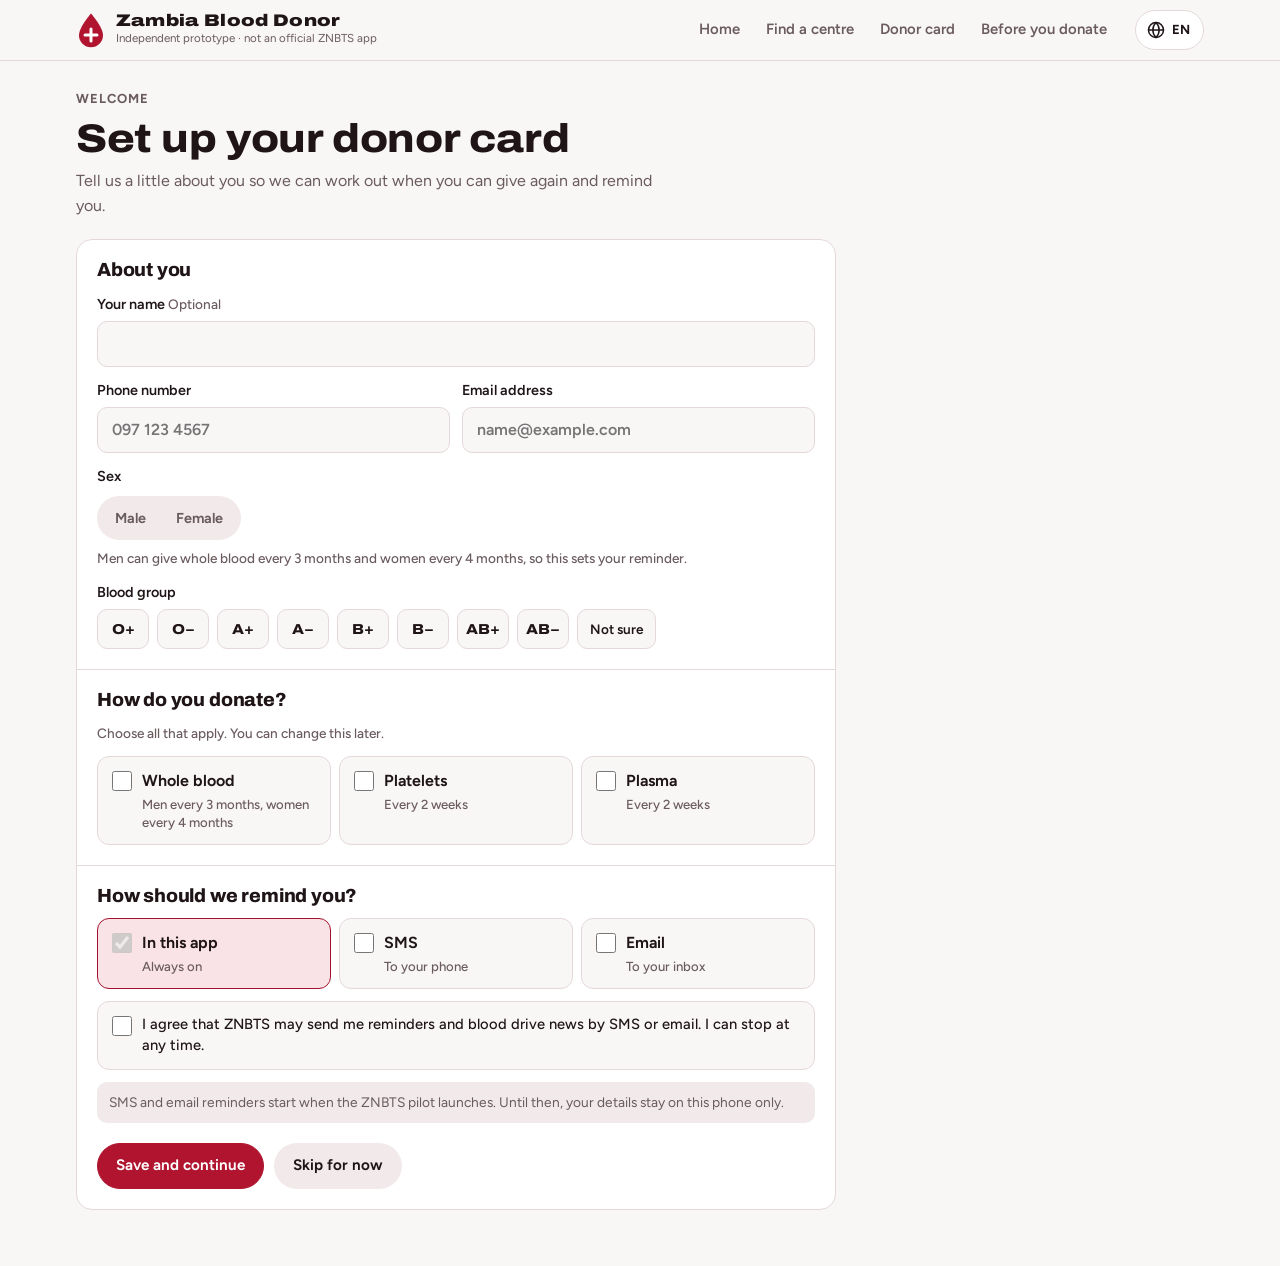
==== commit 966d689a: "Add donor sign-up, donation types and donor card from ZNBTS feedback - First-launch sign-up: phone, " ====
--- a/index.html
+++ b/index.html
@@ -4,7 +4,7 @@
 <meta charset="utf-8">
 <meta name="viewport" content="width=device-width, initial-scale=1, viewport-fit=cover">
 <title>Zambia Blood Donor</title>
-<meta name="description" content="Independent prototype: find a blood centre in Zambia and get reminded when you can donate again. English, Icibemba, Chinyanja.">
+<meta name="description" content="Independent prototype for a ZNBTS pilot: donor card, blood centre map and reminders for whole blood, platelets and plasma. English, Icibemba, Chinyanja.">
 <meta name="theme-color" content="#B0142F">
 <meta name="format-detection" content="telephone=no">
 <meta name="apple-mobile-web-app-capable" content="yes">
@@ -681,7 +681,7 @@
 
 </style>
 <style>
-/* Layout: an app shell. Sticky top bar with a language switch, one view at a time, tab bar along the bottom on phones and in the top bar on desktop. The map and the centre list sit side by side on wide screens. */
+/* Layout: an app shell. First visit opens a sign-up form; after that a donor card holds profile, history and the next date. Sticky top bar with a language switch, one view at a time, tab bar along the bottom on phones and in the top bar on desktop. The map and the centre list sit side by side on wide screens. */
 :root {
   --bg: #F9F6F6;
   --surface: #FFFFFF;
@@ -696,6 +696,9 @@
   --ok: #17703F;
   --ok-soft: #DFF0E5;
   --copper: #A85A22;
+  --copper-soft: #F6E7DA;
+  --plasma: #876400;
+  --plasma-soft: #F6EDCB;
   --mask: #F9F6F6;
   --shadow: 0 1px 2px rgba(60, 20, 28, .06), 0 8px 24px rgba(60, 20, 28, .07);
 
@@ -720,7 +723,7 @@
   :root:not([data-theme="light"]) {
     --bg: #141011; --surface: #1C1618; --sunk: #261E21; --ink: #F4EDEE; --muted: #B6A6A9; --line: #392D30;
     --accent: #C9233F; --accent-text: #FF8899; --on-accent: #FFFFFF; --accent-soft: #3B1820;
-    --ok: #6FD49A; --ok-soft: #173826; --copper: #E39E64; --mask: #141011;
+    --ok: #6FD49A; --ok-soft: #173826; --copper: #E39E64; --copper-soft: #3A2516; --plasma: #E6C35C; --plasma-soft: #352B10; --mask: #141011;
     --shadow: 0 1px 2px rgba(0,0,0,.4), 0 10px 30px rgba(0,0,0,.35);
     color-scheme: dark;
   }
@@ -728,7 +731,7 @@
 :root[data-theme="dark"] {
   --bg: #141011; --surface: #1C1618; --sunk: #261E21; --ink: #F4EDEE; --muted: #B6A6A9; --line: #392D30;
   --accent: #C9233F; --accent-text: #FF8899; --on-accent: #FFFFFF; --accent-soft: #3B1820;
-  --ok: #6FD49A; --ok-soft: #173826; --copper: #E39E64; --mask: #141011;
+  --ok: #6FD49A; --ok-soft: #173826; --copper: #E39E64; --copper-soft: #3A2516; --plasma: #E6C35C; --plasma-soft: #352B10; --mask: #141011;
   --shadow: 0 1px 2px rgba(0,0,0,.4), 0 10px 30px rgba(0,0,0,.35);
   color-scheme: dark;
 }
@@ -1088,6 +1091,79 @@
 @media (prefers-reduced-motion: reduce) {
   *, *::before, *::after { animation: none !important; transition: none !important; }
 }
+
+/* ---------- Sign-up / profile ---------- */
+.welcome { max-width: 760px; }
+.welcome-head { display: grid; gap: 8px; }
+.welcome-head p { color: var(--muted); max-width: 60ch; }
+.profile-form { gap: 0; padding: 0; }
+.form-section { display: grid; gap: 12px; padding: 20px; border-top: 1px solid var(--line); min-width: 0; }
+.form-section:first-child { border-top: 0; }
+.form-section h2 { font-size: var(--step-1); font-stretch: 100%; }
+.form-actions { display: grid; gap: 12px; padding: 0 20px 20px; }
+.hint { font-weight: 500; color: var(--muted); font-size: .85rem; }
+.fs { border: 0; padding: 0; margin: 0; min-width: 0; display: grid; gap: 8px; }
+.fs legend { padding: 0; margin-bottom: 8px; font-weight: 600; font-size: .9rem; }
+.checks { display: grid; gap: 8px; }
+@media (min-width: 560px) { .checks { grid-template-columns: repeat(3, minmax(0, 1fr)); } }
+.check {
+  display: flex; gap: 10px; align-items: flex-start; padding: 12px 14px; min-width: 0;
+  border: 1px solid var(--line); border-radius: 12px; background: var(--bg); cursor: pointer; font-weight: 650;
+}
+.check input { width: 20px; height: 20px; margin: 2px 0 0; flex: none; accent-color: var(--accent); }
+.check > span { min-width: 0; }
+.check small { display: block; font-weight: 500; color: var(--muted); font-size: .82rem; line-height: 1.35; margin-top: 2px; }
+.check.on { border-color: var(--accent-text); background: var(--accent-soft); }
+.check.locked { cursor: default; }
+.check.consent { font-weight: 500; font-size: .92rem; line-height: 1.45; }
+.pilot-note { background: var(--sunk); border-radius: var(--radius-sm); padding: 10px 12px; font-size: .86rem; color: var(--muted); }
+.err { color: var(--accent-text); font-weight: 650; font-size: .9rem; }
+
+/* ---------- Donor card ---------- */
+.profile { display: flex; gap: 16px; align-items: center; min-width: 0; }
+.profile-body { display: grid; gap: 6px; min-width: 0; }
+.profile-body h2 { font-size: var(--step-2); overflow-wrap: anywhere; }
+.profile-meta { color: var(--muted); font-size: .92rem; overflow-wrap: anywhere; }
+.bg-badge { width: 60px; height: auto; flex: none; }
+.bg-badge path { fill: var(--accent); }
+.bg-badge text { fill: var(--on-accent); font-family: var(--font-display); font-weight: 900; font-stretch: 112%; }
+.bg-badge.empty path { fill: var(--sunk); stroke: var(--line); stroke-width: 2; }
+.bg-badge.empty text { fill: var(--muted); }
+.type-chips { display: flex; flex-wrap: wrap; gap: 6px; }
+.tchip { display: inline-flex; align-items: center; padding: 2px 10px; border-radius: 999px; font-size: .76rem; font-weight: 750; white-space: nowrap; }
+.tchip.whole { background: var(--accent-soft); color: var(--accent-text); }
+.tchip.platelets { background: var(--copper-soft); color: var(--copper); }
+.tchip.plasma { background: var(--plasma-soft); color: var(--plasma); }
+.sex-note { color: var(--copper); font-weight: 600; }
+.type-stats { display: grid; grid-template-columns: repeat(4, minmax(0, 1fr)); gap: 8px; }
+.type-stats .stat { padding: 10px; }
+.type-stats .stat b { font-size: 1.5rem; }
+.type-stats .stat span { font-size: .75rem; line-height: 1.25; overflow-wrap: anywhere; }
+.history .h-mid { display: flex; flex-wrap: wrap; gap: 4px 8px; align-items: center; min-width: 0; }
+.log-type { justify-self: start; }
+
+/* ---------- Home additions ---------- */
+.nudge { border-color: var(--accent-text); }
+.invite { display: grid; gap: 14px; }
+@media (min-width: 760px) { .invite { grid-template-columns: minmax(0, 1fr) auto; align-items: center; } }
+.invite-copy { display: grid; gap: 6px; min-width: 0; }
+.invite-copy p { max-width: 56ch; }
+
+/* ---------- Ways to donate ---------- */
+.ways { display: grid; gap: 16px; }
+@media (min-width: 900px) { .ways { grid-template-columns: repeat(3, minmax(0, 1fr)); } }
+.way h3 { display: flex; align-items: center; gap: 10px; font-size: var(--step-1); }
+.way .dot { width: 12px; height: 12px; border-radius: 50%; flex: none; }
+.way.whole .dot { background: var(--accent); }
+.way.platelets .dot { background: var(--copper); }
+.way.plasma .dot { background: var(--plasma); }
+.way > p { color: var(--muted); }
+.facts { margin: 0; display: grid; gap: 10px; }
+.facts div { display: grid; grid-template-columns: 6.5rem minmax(0, 1fr); gap: 10px; padding-top: 10px; border-top: 1px solid var(--line); }
+.facts dt { font-size: .78rem; font-weight: 700; text-transform: uppercase; letter-spacing: .06em; color: var(--muted); padding-top: 2px; }
+.facts dd { margin: 0; font-size: .93rem; }
+.ways-note { color: var(--muted); font-size: .88rem; }
+
 </style>
 <script>
 /* @preserve
@@ -1113,7 +1189,7 @@
     <nav class="tabs" aria-label="Main">
       <a href="#home" data-view="home" data-i18n="nav_home">Home</a>
       <a href="#find" data-view="find" data-i18n="nav_find">Find a centre</a>
-      <a href="#remind" data-view="remind" data-i18n="nav_remind">My reminder</a>
+      <a href="#remind" data-view="remind" data-i18n="nav_remind">Donor card</a>
       <a href="#info" data-view="info" data-i18n="nav_info">Before you donate</a>
     </nav>
     <div class="lang">
@@ -1144,6 +1220,72 @@
 
 <main id="main">
 
+  <!-- SIGN-UP / PROFILE -->
+  <section class="view welcome" id="view-welcome" hidden aria-labelledby="w-title">
+    <div class="welcome-head">
+      <p class="eyebrow" id="w-eyebrow" data-i18n="welcome_eyebrow">Welcome</p>
+      <h1 id="w-title" data-i18n="welcome_title">Set up your donor card</h1>
+      <p id="w-intro" data-i18n="welcome_intro">Tell us a little about you so we can work out when you can give again and remind you.</p>
+    </div>
+    <form class="panel profile-form" id="profile-form" novalidate>
+      <div class="form-section">
+        <h2 data-i18n="f_about">About you</h2>
+        <div class="form-grid">
+          <label class="field full" for="p-name"><span><span data-i18n="f_name">Your name</span> <small class="hint" data-i18n="f_optional">Optional</small></span>
+            <input class="input" id="p-name" type="text" autocomplete="name" maxlength="80">
+          </label>
+          <label class="field" for="p-phone"><span data-i18n="f_phone">Phone number</span>
+            <input class="input" id="p-phone" type="tel" inputmode="tel" autocomplete="tel" placeholder="097 123 4567">
+          </label>
+          <label class="field" for="p-email"><span data-i18n="f_email">Email address</span>
+            <input class="input" id="p-email" type="email" inputmode="email" autocomplete="email" autocapitalize="off" placeholder="name@example.com">
+          </label>
+        </div>
+        <fieldset class="fs">
+          <legend data-i18n="f_sex">Sex</legend>
+          <div class="segmented">
+            <label><input type="radio" name="sex" id="sex-m" value="m"><span data-i18n="sex_m">Male</span></label>
+            <label><input type="radio" name="sex" id="sex-f" value="f"><span data-i18n="sex_f">Female</span></label>
+          </div>
+          <p class="hint" id="sex-hint">Men can give whole blood every 3 months and women every 4 months, so this sets your reminder.</p>
+        </fieldset>
+        <div class="field" role="group" aria-labelledby="bg-label">
+          <span id="bg-label" data-i18n="f_bg">Blood group</span>
+          <div class="blood-types" id="p-bg"></div>
+        </div>
+      </div>
+
+      <div class="form-section">
+        <h2 data-i18n="f_types">How do you donate?</h2>
+        <p class="hint" data-i18n="f_types_hint">Choose all that apply. You can change this later.</p>
+        <div class="checks">
+          <label class="check" for="pt-whole"><input type="checkbox" id="pt-whole"><span><span data-i18n="type_whole">Whole blood</span><small id="pt-whole-rule">Men every 3 months, women every 4 months</small></span></label>
+          <label class="check" for="pt-platelets"><input type="checkbox" id="pt-platelets"><span><span data-i18n="type_platelets">Platelets</span><small id="pt-platelets-rule">Every 2 weeks</small></span></label>
+          <label class="check" for="pt-plasma"><input type="checkbox" id="pt-plasma"><span><span data-i18n="type_plasma">Plasma</span><small id="pt-plasma-rule">Every 2 weeks</small></span></label>
+        </div>
+      </div>
+
+      <div class="form-section">
+        <h2 data-i18n="f_channels">How should we remind you?</h2>
+        <div class="checks">
+          <label class="check on locked" for="ch-app"><input type="checkbox" id="ch-app" checked disabled><span><span data-i18n="ch_app">In this app</span><small data-i18n="ch_app_hint">Always on</small></span></label>
+          <label class="check" for="ch-sms"><input type="checkbox" id="ch-sms"><span><span data-i18n="ch_sms">SMS</span><small data-i18n="ch_sms_hint">To your phone</small></span></label>
+          <label class="check" for="ch-email"><input type="checkbox" id="ch-email"><span><span data-i18n="ch_email">Email</span><small data-i18n="ch_email_hint">To your inbox</small></span></label>
+        </div>
+        <label class="check consent" for="p-consent"><input type="checkbox" id="p-consent"><span data-i18n="f_consent">I agree that ZNBTS may send me reminders and blood drive news by SMS or email. I can stop at any time.</span></label>
+        <p class="pilot-note" data-i18n="pilot_note">SMS and email reminders start when the ZNBTS pilot launches. Until then, your details stay on this phone only.</p>
+      </div>
+
+      <div class="form-actions">
+        <p class="err" id="p-error" role="alert" hidden></p>
+        <div class="btn-row">
+          <button class="btn btn-primary" type="submit" id="p-save">Save and continue</button>
+          <button class="btn btn-quiet" type="button" id="p-skip">Skip for now</button>
+        </div>
+      </div>
+    </form>
+  </section>
+
   <!-- HOME -->
   <section class="view" id="view-home" aria-labelledby="st-title">
     <div class="banner" id="ready-banner" hidden>
@@ -1156,7 +1298,7 @@
         <div class="status-copy">
           <p class="eyebrow" id="st-eyebrow">Your next donation</p>
           <h1 id="st-title">Ready when you are</h1>
-          <p class="lead" id="st-lead">Give blood, log it here, and we&#x27;ll remind you every 6 months. If you donate today, your next reminder is six months from today.</p>
+          <p class="lead" id="st-lead">Give blood, log it on your donor card, and we'll remind you when you can give again.</p>
           <div class="btn-row" id="st-actions"></div>
         </div>
         <figure class="bag" aria-hidden="true">
@@ -1183,6 +1325,13 @@
       </div>
 
       <div class="side">
+        <div class="panel nudge" id="home-nudge" hidden>
+          <p class="eyebrow" data-i18n="nav_remind">Donor card</p>
+          <p class="near-name" data-i18n="welcome_title">Set up your donor card</p>
+          <p class="near-meta" data-i18n="nudge_text">Add your details and how you donate so your reminder uses the right waiting time.</p>
+          <div class="btn-row"><a class="btn btn-sm btn-primary" href="#welcome" data-i18n="btn_add_details">Add my details</a></div>
+        </div>
+
         <div class="panel near-card">
           <div class="panel-head"><p class="eyebrow" data-i18n="eyebrow_nearest">Nearest centre</p><span class="chip" id="near-dist" hidden></span></div>
           <div id="near-body"><p class="near-name">Find the blood centre closest to you</p><p class="near-meta">There is a ZNBTS centre in every province.</p></div>
@@ -1200,6 +1349,23 @@
             <div><b>3</b><span data-i18n="fact_three">patients it can help, at most</span></div>
           </div>
         </div>
+      </div>
+    </div>
+
+    <div class="panel invite">
+      <div class="invite-copy">
+        <h2 data-i18n="invite_title">Bring a friend</h2>
+        <p class="muted" data-i18n="invite_text">One donation can help up to three patients. Ask a friend to come with you next time.</p>
+      </div>
+      <div class="btn-row">
+        <a class="btn btn-primary" id="wa-btn" href="https://wa.me/" target="_blank" rel="noopener">
+          <svg viewBox="0 0 24 24" fill="none" stroke="currentColor" stroke-width="2" stroke-linecap="round" stroke-linejoin="round" aria-hidden="true"><path d="M20 11.5a8 8 0 0 1-11.8 7L4 20l1.5-4A8 8 0 1 1 20 11.5z"/></svg>
+          <span data-i18n="btn_whatsapp">Share on WhatsApp</span>
+        </a>
+        <button class="btn" type="button" id="copy-btn">
+          <svg viewBox="0 0 24 24" fill="none" stroke="currentColor" stroke-width="2" stroke-linecap="round" stroke-linejoin="round" aria-hidden="true"><path d="M10 14a4 4 0 0 0 5.7 0l3-3a4 4 0 0 0-5.7-5.7l-1 1"/><path d="M14 10a4 4 0 0 0-5.7 0l-3 3a4 4 0 0 0 5.7 5.7l1-1"/></svg>
+          <span data-i18n="btn_copy">Copy link</span>
+        </button>
       </div>
     </div>
 
@@ -1268,27 +1434,29 @@
     </div>
   </section>
 
-  <!-- REMINDER -->
+  <!-- DONOR CARD -->
   <section class="view" id="view-remind" hidden aria-labelledby="remind-title">
     <div class="find-head">
-      <h1 id="remind-title" data-i18n="remind_title">My reminder</h1>
-      <p data-i18n="remind_intro">Log each donation and the app works out when you can give again. Add the reminder to your phone's calendar so it reaches you even when this app is closed.</p>
+      <h1 id="remind-title" data-i18n="remind_title">My donor card</h1>
+      <p data-i18n="remind_intro">Your details, your donations and your next date to give.</p>
     </div>
 
     <div class="remind-grid">
       <div class="panel">
-        <p class="eyebrow" data-i18n="eyebrow_next_reminder">Next reminder</p>
+        <div class="profile" id="profile-box"></div>
+        <p class="list-note" id="profile-nudge" data-i18n="card_no_profile" hidden>Add your details so we can set the right reminder for you.</p>
+        <p class="small sex-note" id="sex-note" hidden></p>
+        <p class="small muted" id="profile-reminders"></p>
+        <div class="btn-row"><a class="btn btn-sm" href="#welcome" id="profile-btn">Edit profile</a></div>
+      </div>
+
+      <div class="panel">
+        <p class="eyebrow" data-i18n="eyebrow_next_reminder">Next donation</p>
         <div>
           <p class="next-date" id="next-date"></p>
           <p class="next-rel" id="next-rel"></p>
         </div>
-        <fieldset class="segmented" id="interval">
-          <legend data-i18n="interval_legend">Remind me every</legend>
-          <label><input type="radio" name="interval" id="int-6" value="6" checked><span data-i18n="int_6">6 months</span></label>
-          <label><input type="radio" name="interval" id="int-4" value="4"><span data-i18n="int_4">4 months</span></label>
-          <label><input type="radio" name="interval" id="int-3" value="3"><span data-i18n="int_3">3 months</span></label>
-        </fieldset>
-        <p class="small muted" data-i18n="interval_help">Six months is a comfortable gap between whole blood donations. Many blood services allow 3 months for men and 4 for women, so ask your centre what applies to you.</p>
+        <p class="small muted" id="next-basis" hidden></p>
         <div class="btn-row">
           <button class="btn btn-primary" id="ics-btn" type="button">
             <svg viewBox="0 0 24 24" fill="none" stroke="currentColor" stroke-width="2" stroke-linecap="round" stroke-linejoin="round" aria-hidden="true"><rect x="3" y="5" width="18" height="16" rx="3"/><path d="M3 10h18M8 3v4M16 3v4"/></svg>
@@ -1306,6 +1474,14 @@
       <div class="panel">
         <p class="eyebrow" data-i18n="eyebrow_log">Log a donation</p>
         <form class="form-grid" id="log-form" novalidate>
+          <fieldset class="fs full">
+            <legend data-i18n="label_type">Type of donation</legend>
+            <div class="segmented log-type" id="log-type">
+              <label><input type="radio" name="log-type" id="lt-whole" value="whole" checked><span data-i18n="type_whole">Whole blood</span></label>
+              <label><input type="radio" name="log-type" id="lt-platelets" value="platelets"><span data-i18n="type_platelets">Platelets</span></label>
+              <label><input type="radio" name="log-type" id="lt-plasma" value="plasma"><span data-i18n="type_plasma">Plasma</span></label>
+            </div>
+          </fieldset>
           <label class="field" for="log-date"><span data-i18n="label_date">Date you donated</span>
             <input class="input" type="date" id="log-date" required>
           </label>
@@ -1316,24 +1492,13 @@
             <button class="btn btn-primary" type="submit" data-i18n="btn_save">Save donation</button>
             <button class="btn btn-quiet" type="button" id="today-btn" data-i18n="btn_today">I donated today</button>
           </div>
-          <p class="full small" id="log-error" role="alert" hidden></p>
+          <p class="full err" id="log-error" role="alert" hidden></p>
         </form>
       </div>
 
       <div class="panel">
-        <p class="eyebrow" data-i18n="eyebrow_card">My donor card</p>
-        <div class="stats">
-          <div class="stat"><b id="stat-count">0</b><span data-i18n="stat_count">donations logged</span></div>
-          <div class="stat"><b id="stat-helped">0</b><span data-i18n="stat_helped">patients helped, up to</span></div>
-        </div>
-        <div class="field" role="group" aria-labelledby="bt-label">
-          <span id="bt-label" data-i18n="blood_group">Blood group</span>
-          <div class="blood-types" id="blood-types"></div>
-        </div>
-      </div>
-
-      <div class="panel">
         <div class="panel-head"><p class="eyebrow" data-i18n="eyebrow_history">History</p><span class="small muted" data-i18n="device_only">Saved on this device only</span></div>
+        <div class="type-stats" id="type-stats"></div>
         <ul class="history" id="history"></ul>
         <div class="danger-zone">
           <span class="small muted" data-i18n="switching">Switching phones? Your history stays in this browser.</span>
@@ -1349,6 +1514,39 @@
       <h1 id="info-title" data-i18n="info_title">Before you donate</h1>
       <p data-i18n="info_intro">Giving blood takes about an hour, and the needle part only around ten minutes. Here is what to expect. The team at the centre checks every donor and makes the final decision.</p>
     </div>
+
+    <h2 data-i18n="ways_title">Ways to donate</h2>
+    <div class="ways">
+      <article class="panel way whole">
+        <h3><span class="dot"></span><span data-i18n="type_whole">Whole blood</span></h3>
+        <p data-i18n="whole_what">The most common donation. About 450 ml of blood is collected.</p>
+        <dl class="facts">
+          <div><dt data-i18n="way_often">How often</dt><dd id="often-whole">Men every 3 months, women every 4 months</dd></div>
+          <div><dt data-i18n="way_time">Takes</dt><dd data-i18n="whole_time">About 10 minutes with the needle</dd></div>
+          <div><dt data-i18n="way_helps">Helps</dt><dd data-i18n="whole_helps">Mothers who bleed in childbirth, children with severe anaemia, and accident and surgery patients.</dd></div>
+        </dl>
+      </article>
+      <article class="panel way platelets">
+        <h3><span class="dot"></span><span data-i18n="type_platelets">Platelets</span></h3>
+        <p data-i18n="plt_what">A machine collects only your platelets and returns the rest of your blood to you. This is called apheresis.</p>
+        <dl class="facts">
+          <div><dt data-i18n="way_often">How often</dt><dd id="often-platelets">Every 2 weeks</dd></div>
+          <div><dt data-i18n="way_time">Takes</dt><dd data-i18n="plt_time">1 to 2 hours</dd></div>
+          <div><dt data-i18n="way_helps">Helps</dt><dd data-i18n="plt_helps">Platelets help blood to clot. They are used for patients with cancer, leukaemia and severe bleeding.</dd></div>
+        </dl>
+      </article>
+      <article class="panel way plasma">
+        <h3><span class="dot"></span><span data-i18n="type_plasma">Plasma</span></h3>
+        <p data-i18n="pls_what">Plasma is the liquid part of your blood. It is also collected by apheresis.</p>
+        <dl class="facts">
+          <div><dt data-i18n="way_often">How often</dt><dd id="often-plasma">Every 2 weeks</dd></div>
+          <div><dt data-i18n="way_time">Takes</dt><dd data-i18n="pls_time">About 1 hour</dd></div>
+          <div><dt data-i18n="way_helps">Helps</dt><dd data-i18n="pls_helps">Patients with severe burns, heavy bleeding, and liver or clotting problems.</dd></div>
+        </dl>
+      </article>
+    </div>
+    <p class="ways-note" data-i18n="ways_note">Platelet and plasma donation may only be available at some centres. Ask your nearest centre.</p>
+
     <div class="info-grid">
       <div class="panel">
         <h2 data-i18n="info_who_h">Who can usually give</h2>
@@ -1360,25 +1558,25 @@
       <div class="panel">
         <h2 data-i18n="info_before_h">Before you go</h2>
         <ul class="ticks">
-          <li data-i18n="b1">Eat a proper meal in the 3 to 4 hours before</li><li data-i18n="b2">Drink plenty of water</li><li data-i18n="b3">Avoid alcohol the day before</li><li data-i18n="b4">Carry your NRC or another photo ID</li><li data-i18n="b5">Wear a top with sleeves that roll up easily</li>
+          <li data-i18n="b1">Eat a proper meal in the 3 to 4 hours before</li><li data-i18n="b6">In the days before, eat iron-rich food such as beans, kapenta, eggs, meat and dark green vegetables like rape or pumpkin leaves</li><li data-i18n="b2">Drink plenty of water</li><li data-i18n="b3">Avoid alcohol the day before</li><li data-i18n="b4">Carry your NRC or another photo ID</li><li data-i18n="b5">Wear a top with sleeves that roll up easily</li>
         </ul>
       </div>
       <div class="panel">
         <h2 data-i18n="info_after_h">After you donate</h2>
         <ul class="ticks">
-          <li data-i18n="a1">Rest for 10 to 15 minutes and take the drink and snack offered</li><li data-i18n="a2">Drink extra fluids for the next 24 hours</li><li data-i18n="a3">Skip heavy lifting and hard exercise for the rest of the day</li><li data-i18n="a4">If you feel faint, sit or lie down with your feet raised</li><li data-i18n="a5">Log the donation here so your reminder stays accurate</li>
+          <li data-i18n="a1">Rest for 10 to 15 minutes and take the drink and snack offered</li><li data-i18n="a2">Drink extra fluids for the next 24 hours</li><li data-i18n="a3">Skip heavy lifting and hard exercise for the rest of the day</li><li data-i18n="a4">If you feel faint, sit or lie down with your feet raised</li><li data-i18n="a5">Log the donation on your donor card so your reminder stays accurate</li>
         </ul>
       </div>
       <div class="panel">
         <h2 data-i18n="info_ask_h">Check with the team first if you</h2>
         <ul class="ticks ask">
-          <li data-i18n="k1">Have a fever, cough or feel unwell</li><li data-i18n="k2">Have had malaria recently</li><li data-i18n="k3">Are pregnant or have recently given birth</li><li data-i18n="k4">Had a tattoo, piercing, surgery or a transfusion recently</li><li data-i18n="k5">Take regular medication</li>
+          <li data-i18n="k1">Have a fever, cough or feel unwell</li><li data-i18n="k2">Have had malaria recently</li><li data-i18n="k6">Have had a vaccination recently</li><li data-i18n="k3">Are pregnant or have recently given birth</li><li data-i18n="k4">Had a tattoo, piercing, surgery or a transfusion recently</li><li data-i18n="k5">Take regular medication</li>
         </ul>
       </div>
     </div>
     <div class="panel about">
       <h3 data-i18n="about_h">About this app</h3>
-      <p data-i18n="about_p">This is an independent prototype of a blood donor app. It is not made by, endorsed by or connected to the Zambia National Blood Transfusion Service (ZNBTS). The map shows the towns where ZNBTS runs provincial blood centres. Confirm exact addresses, phone numbers and opening hours with ZNBTS before you travel. Your donation history and reminder settings are stored only in this browser and are never sent anywhere.</p>
+      <p data-i18n="about_p">This is an independent prototype of a blood donor app, prepared for a pilot with the Zambia National Blood Transfusion Service (ZNBTS). It is not yet an official ZNBTS app. The donation rules and health information come from public sources and must be confirmed by ZNBTS before release. The map shows the towns where ZNBTS runs provincial blood centres. Your profile, donations and settings are stored only on this device and are never sent anywhere.</p>
     </div>
   </section>
 </main>
@@ -1393,8 +1591,8 @@
     <span data-i18n="tab_find">Find</span>
   </a>
   <a href="#remind" data-view="remind">
-    <svg viewBox="0 0 24 24" fill="none" stroke="currentColor" stroke-width="1.8" stroke-linecap="round" stroke-linejoin="round" aria-hidden="true"><path d="M6 16V11a6 6 0 0 1 12 0v5l2 2H4z"/><path d="M10 21h4"/></svg>
-    <span data-i18n="tab_remind">Reminder</span>
+    <svg viewBox="0 0 24 24" fill="none" stroke="currentColor" stroke-width="1.8" stroke-linecap="round" stroke-linejoin="round" aria-hidden="true"><rect x="3" y="5" width="18" height="14" rx="2.5"/><circle cx="8.5" cy="11" r="2"/><path d="M5.5 16c.6-1.5 1.7-2.2 3-2.2s2.4.7 3 2.2M14 10h4M14 13.5h3"/></svg>
+    <span data-i18n="tab_remind">Card</span>
   </a>
   <a href="#info" data-view="info">
     <svg viewBox="0 0 24 24" fill="none" stroke="currentColor" stroke-width="1.8" stroke-linecap="round" stroke-linejoin="round" aria-hidden="true"><rect x="5" y="4" width="14" height="17" rx="2.5"/><path d="M9 4.5V3h6v1.5M9 11l2 2 4-4M9 17h6"/></svg>
@@ -1408,29 +1606,75 @@
 (function () {
   "use strict";
 
-  /* ---------------- Translations ----------------
-     English, Icibemba (bem) and Chinyanja (ny). Centre names, town and province
-     names stay as they appear on official signs. */
+  var SITE_URL = "https://zachlindeque-art.github.io/ZNBS-App-/";
+
+  /* ---------------- Donation rules ----------------
+     How long a donor waits before giving again, by what they gave last.
+     Whole blood: men 3 months, women 4 months (from the ZNBTS meeting).
+     Platelets and plasma: 2 weeks (to be confirmed by ZNBTS).
+     When sex is not known, the longer wait is used. */
+  var RULES = {
+    whole: { m: { months: 3 }, f: { months: 4 } },
+    platelets: { days: 14 },
+    plasma: { days: 14 }
+  };
+  var TYPES = ["whole", "platelets", "plasma"];
+
+  /* ---------------- Translations ---------------- */
   var I18N = {
     en: {
       code: "EN", lang_label: "Language", lang_set: "Language: English",
-      nav_home: "Home", nav_find: "Find a centre", nav_remind: "My reminder", nav_info: "Before you donate",
-      tab_home: "Home", tab_find: "Find", tab_remind: "Reminder", tab_info: "Before",
+      brand_sub: "Independent prototype · not an official ZNBTS app",
+      nav_home: "Home", nav_find: "Find a centre", nav_remind: "Donor card", nav_info: "Before you donate",
+      tab_home: "Home", tab_find: "Find", tab_remind: "Card", tab_info: "Before",
+
+      type_whole: "Whole blood", type_platelets: "Platelets", type_plasma: "Plasma",
+      typel_whole: "whole blood", typel_platelets: "platelets", typel_plasma: "plasma",
+      every_months: "every {n} months", every_weeks: "every {n} weeks",
+      rule_whole: "Men every {m} months, women every {f} months",
+      rule_weeks: "Every {w} weeks",
+
+      welcome_eyebrow: "Welcome", eyebrow_profile: "Your details",
+      welcome_title: "Set up your donor card",
+      welcome_intro: "Tell us a little about you so we can work out when you can give again and remind you.",
+      prof_edit_title: "Edit your donor profile",
+      f_about: "About you", f_name: "Your name", f_optional: "Optional",
+      f_phone: "Phone number", f_email: "Email address",
+      f_sex: "Sex", sex_m: "Male", sex_f: "Female",
+      f_sex_hint: "Men can give whole blood every {m} months and women every {f} months, so this sets your reminder.",
+      f_bg: "Blood group",
+      f_types: "How do you donate?", f_types_hint: "Choose all that apply. You can change this later.",
+      f_channels: "How should we remind you?",
+      ch_app: "In this app", ch_app_hint: "Always on",
+      ch_sms: "SMS", ch_sms_hint: "To your phone",
+      ch_email: "Email", ch_email_hint: "To your inbox",
+      f_consent: "I agree that ZNBTS may send me reminders and blood drive news by SMS or email. I can stop at any time.",
+      pilot_note: "SMS and email reminders start when the ZNBTS pilot launches. Until then, your details stay on this phone only.",
+      btn_save_profile: "Save and continue", btn_save_changes: "Save changes",
+      btn_skip: "Skip for now", btn_cancel: "Cancel",
+      err_phone: "Enter a Zambian mobile number, for example 097 123 4567.",
+      err_email: "Check the email address. It should look like name@example.com.",
+      err_need_phone: "Add your phone number to get SMS reminders.",
+      err_need_email: "Add your email address to get email reminders.",
+      err_consent: "Tick the box to agree to SMS or email reminders, or untick SMS and Email.",
+      t_profile_saved: "Profile saved.",
 
       eyebrow_next: "Your next donation",
-      eyebrow_last: "Last donation {date}",
+      eyebrow_last: "Last donation: {type}, {date}",
       ready_title: "Ready when you are",
-      lead_none_html: "Give blood, log it here, and we'll remind you every {m} months. If you donate today, your next reminder is <strong>{date}</strong>.",
+      lead_none_html: "Give blood, log it on your donor card, and we'll remind you when you can give again. If you give {type} today, you can give again on <strong>{date}</strong>.",
       ready_again_title: "You can give again",
-      lead_ready_html: "Your body has had {m} months to rebuild. <strong>Find a centre</strong> and save another life.",
+      lead_ready_html: "Your body has had time to recover since your last donation. <strong>Find a centre</strong> and save another life.",
       lead_wait_html: "You can give again on <strong>{date}</strong>. We'll remind you then.",
       hero_days_html: "{n}<span class='unit'>{unit}</span>",
       day_one: "day", day_many: "days",
       cap_full: "Full and ready",
-      cap_rebuild: "Rebuilding: day {d} of {t}",
+      cap_rebuild: "Recovering: day {d} of {t}",
       banner_html: "<b>You can give blood again.</b> Your reminder date has arrived.",
       btn_find: "Find a centre", btn_log_past: "Log a past donation", btn_today: "I donated today",
-      btn_reminder_settings: "Reminder settings", btn_see_centres: "See centres",
+      btn_card: "Open donor card", btn_see_centres: "See centres",
+      nudge_text: "Add your details and how you donate so your reminder uses the right waiting time.",
+      btn_add_details: "Add my details", btn_edit_profile: "Edit profile",
       eyebrow_nearest: "Nearest centre",
       near_find_title: "Find the blood centre closest to you",
       near_find_meta: "There is a ZNBTS centre in every province.",
@@ -1439,6 +1683,11 @@
       btn_see_all: "See all centres", btn_open_map: "Open the map", btn_directions: "Directions",
       eyebrow_every: "Every donation",
       fact_ml: "ml of blood, about one unit", fact_hour: "hour from arrival to leaving", fact_three: "patients it can help, at most",
+      invite_title: "Bring a friend",
+      invite_text: "One donation can help up to three patients. Ask a friend to come with you next time.",
+      btn_whatsapp: "Share on WhatsApp", btn_copy: "Copy link",
+      share_msg: "I'm a blood donor. Find a blood centre near you and get a reminder when you can give again: {url}",
+      t_copied: "Link copied.", t_copy_fail: "Couldn't copy. Here is the link: {url}",
       helps_title: "Who your blood helps",
       help1_b: "Mothers giving birth", help1_s: "Bleeding before, during and after labour.",
       help2_b: "Children under five", help2_s: "Severe anaemia from malaria.",
@@ -1461,57 +1710,74 @@
       dist_under1: "under 1 km",
       map_offline: "The map needs an internet connection. The list of centres still works.",
 
-      remind_title: "My reminder",
-      remind_intro: "Log each donation and the app works out when you can give again. Add the reminder to your phone's calendar so it reaches you even when this app is closed.",
-      eyebrow_next_reminder: "Next reminder",
+      remind_title: "My donor card",
+      remind_intro: "Your details, your donations and your next date to give.",
+      card_donor: "Donor",
+      card_no_profile: "Add your details so we can set the right reminder for you.",
+      card_reminders: "Reminders: {list}",
+      card_pilot: "SMS and email start with the pilot",
+      sex_unknown_note: "Add your sex to your profile to get the exact waiting time for whole blood. Until then we use {f} months.",
+      eyebrow_next_reminder: "Next donation",
       not_set: "Not set",
       rel_none: "Log a donation to set your first reminder.",
       rel_today: "That's today. You can give blood now.",
       rel_overdue: "You've been able to give again for {n} {unit}.",
-      rel_wait: "In {n} {unit}, {m} months after your last donation.",
-      interval_legend: "Remind me every",
-      int_6: "6 months", int_4: "4 months", int_3: "3 months",
-      interval_help: "Six months is a comfortable gap between whole blood donations. Many blood services allow 3 months for men and 4 for women, so ask your centre what applies to you.",
+      rel_wait: "In {n} {unit}.",
+      basis: "Based on your {type} donation on {date}.",
       btn_ics: "Add to calendar",
       notify_off: "Turn on notifications", notify_on: "Notifications on", notify_blocked: "Notifications blocked",
-      notify_status_due: "The calendar reminder repeats every {m} months, starting {date}. If you donate on a different day, log it and add the new reminder.",
+      notify_status_due: "The calendar reminder repeats {every}, starting {date}. If you donate on a different day, log it and add the new reminder.",
       notify_status_none: "Once you log a donation you can add a repeating reminder to your calendar.",
-      eyebrow_log: "Log a donation", label_date: "Date you donated", label_where: "Where",
+      eyebrow_log: "Log a donation", label_type: "Type of donation", label_date: "Date you donated", label_where: "Where",
       btn_save: "Save donation",
       opt_mobile: "Mobile blood drive", opt_other: "Somewhere else", not_recorded: "Not recorded",
       err_date: "Choose the date you donated.",
       err_future: "That date is in the future. Choose today or an earlier date.",
       err_year: "Check the year of that date.",
-      err_dup: "You've already logged a donation on {date}.",
-      eyebrow_card: "My donor card", stat_count: "donations logged", stat_helped: "patients helped, up to",
-      blood_group: "Blood group", not_sure: "Not sure",
+      err_dup: "You've already logged a {type} donation on {date}.",
+      stat_total: "Total",
+      not_sure: "Not sure",
       eyebrow_history: "History", device_only: "Saved on this device only",
       history_empty: "No donations logged yet. Your first one will appear here.",
       remove_aria: "Remove donation on {date}",
       switching: "Switching phones? Your history stays in this browser.",
-      clear: "Clear my data", clear_q: "Delete all donations and settings?", del: "Delete", keep: "Keep",
+      clear: "Clear my data", clear_q: "Delete your profile, donations and settings?", del: "Delete", keep: "Keep",
 
       info_title: "Before you donate",
       info_intro: "Giving blood takes about an hour, and the needle part only around ten minutes. Here is what to expect. The team at the centre checks every donor and makes the final decision.",
+      ways_title: "Ways to donate",
+      way_often: "How often", way_time: "Takes", way_helps: "Helps",
+      whole_what: "The most common donation. About 450 ml of blood is collected.",
+      whole_time: "About 10 minutes with the needle",
+      whole_helps: "Mothers who bleed in childbirth, children with severe anaemia, and accident and surgery patients.",
+      plt_what: "A machine collects only your platelets and returns the rest of your blood to you. This is called apheresis.",
+      plt_time: "1 to 2 hours",
+      plt_helps: "Platelets help blood to clot. They are used for patients with cancer, leukaemia and severe bleeding.",
+      pls_what: "Plasma is the liquid part of your blood. It is also collected by apheresis.",
+      pls_time: "About 1 hour",
+      pls_helps: "Patients with severe burns, heavy bleeding, and liver or clotting problems.",
+      ways_note: "Platelet and plasma donation may only be available at some centres. Ask your nearest centre.",
       info_who_h: "Who can usually give",
       who1: "You are aged 16 to 65", who2: "You weigh at least 50 kg", who3: "You feel well on the day",
       who4: "You consider your blood safe to give to a patient",
       who_note: "On arrival the team checks your weight, blood pressure and haemoglobin (iron level) with a quick finger prick.",
       info_before_h: "Before you go",
-      b1: "Eat a proper meal in the 3 to 4 hours before", b2: "Drink plenty of water", b3: "Avoid alcohol the day before",
+      b1: "Eat a proper meal in the 3 to 4 hours before",
+      b6: "In the days before, eat iron-rich food such as beans, kapenta, eggs, meat and dark green vegetables like rape or pumpkin leaves",
+      b2: "Drink plenty of water", b3: "Avoid alcohol the day before",
       b4: "Carry your NRC or another photo ID", b5: "Wear a top with sleeves that roll up easily",
       info_after_h: "After you donate",
       a1: "Rest for 10 to 15 minutes and take the drink and snack offered", a2: "Drink extra fluids for the next 24 hours",
       a3: "Skip heavy lifting and hard exercise for the rest of the day", a4: "If you feel faint, sit or lie down with your feet raised",
-      a5: "Log the donation here so your reminder stays accurate",
+      a5: "Log the donation on your donor card so your reminder stays accurate",
       info_ask_h: "Check with the team first if you",
-      k1: "Have a fever, cough or feel unwell", k2: "Have had malaria recently", k3: "Are pregnant or have recently given birth",
+      k1: "Have a fever, cough or feel unwell", k2: "Have had malaria recently", k6: "Have had a vaccination recently",
+      k3: "Are pregnant or have recently given birth",
       k4: "Had a tattoo, piercing, surgery or a transfusion recently", k5: "Take regular medication",
       about_h: "About this app",
-      about_p: "This is an independent prototype of a blood donor app. It is not made by, endorsed by or connected to the Zambia National Blood Transfusion Service (ZNBTS). The map shows the towns where ZNBTS runs provincial blood centres. Confirm exact addresses, phone numbers and opening hours with ZNBTS before you travel. Your donation history and reminder settings are stored only in this browser and are never sent anywhere.", brand_sub: "Independent prototype · not an official ZNBTS app",
-
-      t_saved: "Saved. Next reminder: {date}.", t_removed: "Removed {date}.", t_undo: "Undo",
-      t_moved: "Reminder moved to {date}.", t_every: "You'll be reminded every {m} months.",
+      about_p: "This is an independent prototype of a blood donor app, prepared for a pilot with the Zambia National Blood Transfusion Service (ZNBTS). It is not yet an official ZNBTS app. The donation rules and health information come from public sources and must be confirmed by ZNBTS before release. The map shows the towns where ZNBTS runs provincial blood centres. Your profile, donations and settings are stored only on this device and are never sent anywhere.",
+
+      t_saved: "Saved. Next donation: {date}.", t_removed: "Removed {date}.", t_undo: "Undo",
       t_ics_ok: "Reminder file saved. Open it to add it to your calendar.",
       t_ics_fail: "Couldn't create the calendar file. Try the Google Calendar button instead.",
       t_notify_on: "Notifications on. You'll get one when you open the app on your due date.",
@@ -1522,29 +1788,63 @@
       t_geo_fail: "Couldn't get your location. Choose your town from the list instead.",
       t_cleared: "All data cleared from this device.",
       n_title: "Time to give blood",
-      n_body: "It has been {m} months since your last donation. Find a ZNBTS centre near you.",
+      n_body: "You can give blood again. Find a ZNBTS centre near you.",
       cal_desc: "You can give blood again. Find your nearest ZNBTS blood centre and remember to eat and drink water before you go."
     },
 
     bem: {
       code: "BEM", lang_label: "Ululimi", lang_set: "Ululimi: Icibemba",
-      nav_home: "Ku ng'anda", nav_find: "Fwaya icifulo", nav_remind: "Ukucibukisha", nav_info: "Ilyo tamulapeela",
-      tab_home: "Ku ng'anda", tab_find: "Fwaya", tab_remind: "Ukucibukisha", tab_info: "Ifya kwishiba",
+      brand_sub: "Ya kwesha fye · te ya ZNBTS",
+      nav_home: "Ku ng'anda", nav_find: "Fwaya icifulo", nav_remind: "Ikadi lyandi", nav_info: "Ilyo tamulapeela",
+      tab_home: "Ku ng'anda", tab_find: "Fwaya", tab_remind: "Ikadi", tab_info: "Ifya kwishiba",
+
+      type_whole: "Umulopa onse", type_platelets: "Platelets", type_plasma: "Plasma",
+      typel_whole: "umulopa onse", typel_platelets: "platelets", typel_plasma: "plasma",
+      every_months: "cila myeshi {n}", every_weeks: "cila milungu {n}",
+      rule_whole: "Abaume cila myeshi {m}, abanakashi cila myeshi {f}",
+      rule_weeks: "Cila milungu {w}",
+
+      welcome_eyebrow: "Mwaiseni", eyebrow_profile: "Ifyenu",
+      welcome_title: "Pangeni ikadi lyenu ilya kupeela umulopa",
+      welcome_intro: "Tusokeleni panono pali imwe pa kuti twishibe ilyo mukapeela na kabili no kumucibukisha.",
+      prof_edit_title: "Alulenipo ifyenu",
+      f_about: "Pali imwe", f_name: "Ishina lyenu", f_optional: "Te ca kukakatila",
+      f_phone: "Inambala ya foni", f_email: "Email",
+      f_sex: "Umwaume nangu umwanakashi", sex_m: "Umwaume", sex_f: "Umwanakashi",
+      f_sex_hint: "Abaume kuti bapeela umulopa onse cila myeshi {m}, abanakashi cila myeshi {f}. Ici e cilenga ubushiku bwa kumucibukisha.",
+      f_bg: "Umusango wa mulopa",
+      f_types: "Mupeela shani?", f_types_hint: "Saleni fyonse ifilemulingila. Kuti mwaalula panuma.",
+      f_channels: "Tumucibukishe shani?",
+      ch_app: "Muli iyi app", ch_app_hint: "Lyonse kulabomba",
+      ch_sms: "SMS", ch_sms_hint: "Ku foni yenu",
+      ch_email: "Email", ch_email_hint: "Ku email yenu",
+      f_consent: "Nasumina ukuti ZNBTS ingantumina ukucibukisha na amalyashi ya kulonganika umulopa pa SMS nangu pa email. Kuti naleka ilyo lyonse.",
+      pilot_note: "Ukucibukisha pa SMS na pa email kukatendeka ilyo ukwesha (pilot) kwa ZNBTS kwatendeka. Ukufika ilyo, ifyenu fishala fye pali iyi foni.",
+      btn_save_profile: "Sungeni no kutwalilila", btn_save_changes: "Sungeni ifyo mwaalula",
+      btn_skip: "Leka pali nomba", btn_cancel: "Leka",
+      err_phone: "Lembeni inambala ya foni iya mu Zambia, pamo nga 097 123 4567.",
+      err_email: "Moneni bwino email yenu. Ifwile ukuba nga ishina@example.com.",
+      err_need_phone: "Lembeni inambala ya foni pa kuti mupokelele ukucibukisha pa SMS.",
+      err_need_email: "Lembeni email yenu pa kuti mupokelele ukucibukisha pa email.",
+      err_consent: "Tobeni pa kasanduku ka kusumina, nangu fumyeni SMS na Email.",
+      t_profile_saved: "Ifyenu fyasungwa.",
 
       eyebrow_next: "Ukupeela kwenu ukukonkapo",
-      eyebrow_last: "Ukupeela kwa kulekelesha: {date}",
+      eyebrow_last: "Ukupeela kwa kulekelesha: {type}, {date}",
       ready_title: "Tulemulolela",
-      lead_none_html: "Peeleni umulopa, mulembe pano, kabili tukalamucibukisha cila myeshi {m}. Nga mwapeela lelo, tukamucibukisha pa <strong>{date}</strong>.",
+      lead_none_html: "Peeleni umulopa, mulembe pa kadi lyenu, kabili tukamucibukisha ilyo mukapeela na kabili. Nga mwapeela {type} lelo, kuti mwapeela na kabili pa <strong>{date}</strong>.",
       ready_again_title: "Kuti mwapeela na kabili",
-      lead_ready_html: "Umubili wenu walikwata imyeshi {m} ukubwesesha umulopa. <strong>Fwayeni icifulo</strong> kabili pususheni umweo umbi.",
+      lead_ready_html: "Umubili wenu walikwata inshita ya kubwelela bwino ukutula apo mwapeelele. <strong>Fwayeni icifulo</strong> kabili pususheni umweo umbi.",
       lead_wait_html: "Kuti mwapeela na kabili pa <strong>{date}</strong>. Tukamucibukisha ilyo ubo bushiku bwafika.",
       hero_days_html: "<span class='unit pre'>{unit}</span>{n}",
       day_one: "ubushiku", day_many: "inshiku",
       cap_full: "Mwaipekanya",
-      cap_rebuild: "Umulopa ulebwelelamo: ubushiku {d} pa {t}",
+      cap_rebuild: "Umubili ulebwelela: ubushiku {d} pa {t}",
       banner_html: "<b>Kuti mwapeela umulopa na kabili.</b> Ubushiku bwa kumucibukisha bwafika.",
       btn_find: "Fwayeni icifulo", btn_log_past: "Lembeni ukupeela kwa kale", btn_today: "Napeela lelo",
-      btn_reminder_settings: "Ifya kucibukisha", btn_see_centres: "Moneni ififulo",
+      btn_card: "Isuleni ikadi", btn_see_centres: "Moneni ififulo",
+      nudge_text: "Lembeni ifyenu ne fyo mupeela pa kuti ukucibukisha kube ukwalungama.",
+      btn_add_details: "Lembeni ifyandi", btn_edit_profile: "Alula ifyandi",
       eyebrow_nearest: "Icifulo icipalamipo",
       near_find_title: "Fwayeni icifulo ca mulopa icipalamine kuli imwe",
       near_find_meta: "Kuli icifulo ca ZNBTS mu province imo na imo.",
@@ -1553,6 +1853,11 @@
       btn_see_all: "Moneni ififulo fyonse", btn_open_map: "Isuleni mapu", btn_directions: "Inshila",
       eyebrow_every: "Cila lyo mwapeela",
       fact_ml: "ml ya mulopa, iyunite imo", fact_hour: "insa ukufuma pa kufika ukufika pa kuya", fact_three: "abalwele kuti yaafwa",
+      invite_title: "Iseni na cibusa",
+      invite_text: "Ukupeela kumo kuti kwaafwa abalwele ukufika kuli batatu. Ipusheni cibusa wenu ukwisa na imwe umuku ukonkapo.",
+      btn_whatsapp: "Tumeni pa WhatsApp", btn_copy: "Kopeni link",
+      share_msg: "Ndi umupeela wa mulopa. Fwayeni icifulo ca mulopa icipalamine kuli imwe kabili mupokelele ukucibukisha ilyo mukapeela na kabili: {url}",
+      t_copied: "Link yakopwa.", t_copy_fail: "Twafilwa ukukopa. Link ni iyi: {url}",
       helps_title: "Abo umulopa wenu waafwa",
       help1_b: "Bamayo abalefyala", help1_s: "Abafumya umulopa ilyo tabalafyala, ilyo balefyala na panuma ya kufyala.",
       help2_b: "Abana abashilafikapo imyaka isano", help2_s: "Ukucepa kwa mulopa ukwaletwa na malaria.",
@@ -1575,57 +1880,74 @@
       dist_under1: "pa nshi ya 1 km",
       map_offline: "Mapu ilefwaya intaneti. Ilisiti lya fifulo lilabomba.",
 
-      remind_title: "Ukucibukishiwa kwandi",
-      remind_intro: "Lembeni cila lyo mwapeela, kabili app ikapenda ilyo mukapeela na kabili. Bikeni ukucibukisha pa kalenda ya foni yenu pa kuti kukamufikile nangu app yaisalwa.",
-      eyebrow_next_reminder: "Ukucibukisha ukukonkapo",
+      remind_title: "Ikadi lyandi ilya kupeela umulopa",
+      remind_intro: "Ifyenu, ukupeela kwenu, no bushiku bwa kupeela na kabili.",
+      card_donor: "Umupeela wa mulopa",
+      card_no_profile: "Lembeni ifyenu pa kuti tubike ukucibukisha ukwalungama.",
+      card_reminders: "Ukucibukisha: {list}",
+      card_pilot: "SMS na email fikatendeka na pilot",
+      sex_unknown_note: "Lembeni nga muli umwaume nangu umwanakashi pa kuti tupende bwino inshita ya kulolela. Ukufika ilyo tulebomfya imyeshi {f}.",
+      eyebrow_next_reminder: "Ukupeela ukukonkapo",
       not_set: "Tacilabikwa",
       rel_none: "Lembeni ukupeela pa kuti mubike ukucibukisha kwa ntanshi.",
       rel_today: "Ni lelo. Kuti mwapeela umulopa nomba.",
       rel_overdue: "Papita {unit} {n} ukutula apo mwaipekenye ukupeela na kabili.",
-      rel_wait: "Mu {unit} {n}, imyeshi {m} panuma ya kupeela kwenu kwa kulekelesha.",
-      interval_legend: "Mucibukishe cila",
-      int_6: "Imyeshi 6", int_4: "Imyeshi 4", int_3: "Imyeshi 3",
-      interval_help: "Imyeshi 6 ni nshita isuma pakati ka kupeela umulopa. Ififulo ifingi filasuminisha imyeshi 3 ku baume ne myeshi 4 ku banakashi, eico ipusheni icifulo cenu ifyo filemulingila.",
+      rel_wait: "Mu {unit} {n}.",
+      basis: "Ukulingana no kupeela kwenu kwa {type} pa {date}.",
       btn_ics: "Bikeni pa kalenda",
       notify_off: "Isuleni ukwishibishiwa", notify_on: "Ukwishibishiwa kwaisuka", notify_blocked: "Ukwishibishiwa kwacilikilwa",
-      notify_status_due: "Ukucibukisha pa kalenda kukalabwekeshapo cila myeshi {m}, ukutendeka pa {date}. Nga mwapeela pa bushiku bumbi, lembeni no kubika ukucibukisha ukupya.",
+      notify_status_due: "Ukucibukisha pa kalenda kukalabwekeshapo {every}, ukutendeka pa {date}. Nga mwapeela pa bushiku bumbi, lembeni no kubika ukucibukisha ukupya.",
       notify_status_none: "Nga mwalemba ukupeela, kuti mwabika ukucibukisha ukulabwekeshapo pa kalenda yenu.",
-      eyebrow_log: "Lembeni ukupeela", label_date: "Ubushiku mwapeelelepo", label_where: "Uko mwapeelele",
+      eyebrow_log: "Lembeni ukupeela", label_type: "Umusango wa kupeela", label_date: "Ubushiku mwapeelelepo", label_where: "Uko mwapeelele",
       btn_save: "Sungeni",
       opt_mobile: "Ukulonganika ukwa kwenda", opt_other: "Kumbi", not_recorded: "Tacalembwa",
       err_date: "Saleni ubushiku mwapeelelepo.",
       err_future: "Ubo bushiku tabulafika. Saleni lelo nangu ubushiku bwapitapo.",
       err_year: "Moneni umwaka wa bushiku ubo.",
-      err_dup: "Mwalilembele kale ukupeela pa {date}.",
-      eyebrow_card: "Ikadi lyandi ilya kupeela", stat_count: "ukupeela ukwalembwa", stat_helped: "abalwele baafwilwe, ukufika",
-      blood_group: "Umusango wa mulopa", not_sure: "Nshishibe",
+      err_dup: "Mwalilembele kale ukupeela kwa {type} pa {date}.",
+      stat_total: "Fyonse",
+      not_sure: "Nshishibe",
       eyebrow_history: "Ifyapita", device_only: "Fyasungwa pa foni iyi fye",
       history_empty: "Tamulalemba ukupeela. Ukwa ntanshi kukamoneka pano.",
       remove_aria: "Fumyeni ukupeela kwa pa {date}",
       switching: "Mulealula foni? Ifyo mwalemba fikashala muli iyi browser.",
-      clear: "Fuuteni ifyandi fyonse", clear_q: "Fuuteni ukupeela konse na fyonse mwabikile?", del: "Fuuteni", keep: "Sungeni",
+      clear: "Fuuteni ifyandi fyonse", clear_q: "Fuuteni ifyenu, ukupeela konse na fyonse mwabikile?", del: "Fuuteni", keep: "Sungeni",
 
       info_title: "Ilyo tamulapeela",
       info_intro: "Ukupeela umulopa kwingabomfya insa imo, kabili ukupoka umulopa kwine kulaba fye pa mamineti nalimo ikumi. Ifi e fyo mufwile ukwenekela. Abakalamba pa cifulo balapima cila muntu kabili e bapingula.",
+      ways_title: "Inshila sha kupeela",
+      way_often: "Cila lisa", way_time: "Inshita", way_helps: "Abo yaafwa",
+      whole_what: "Iyi e nshila ya kupeela iyaseeka. Umulopa wa ml 450 ulapokwa.",
+      whole_time: "Mamineti nalimo 10 pa nshindano",
+      whole_helps: "Bamayo abafumya umulopa ilyo balefyala, abana abakwata ukucepa kwa mulopa, na abacenwa mu ngozi nangu abalepulwa.",
+      plt_what: "Icipe cilapoka fye ama-platelets yenu kabili cilabwesha umulopa uushele mu mubili wenu. Ici citwa apheresis.",
+      plt_time: "Insa 1 ukufika ku 2",
+      plt_helps: "Ama-platelets yalaafwa umulopa ukwikata. Yalabomfiwa ku balwele ba cancer, leukaemia na abafumya umulopa uwingi.",
+      pls_what: "Plasma ni menshi ya mu mulopa wenu. Nayo ilapokwa ukupitila mu apheresis.",
+      pls_time: "Nalimo insa 1",
+      pls_helps: "Abalwele abaocele sana, abafumya umulopa uwingi, na abakwata amalwele ya liver nangu ya kwikata kwa mulopa.",
+      ways_note: "Ukupeela platelets na plasma kuti kwasangwa fye ku fifulo fimo. Ipusheni icifulo icipalamipo.",
       info_who_h: "Abo kuti bapeela",
       who1: "Muli ne myaka ukufuma pa 16 ukufika pa 65", who2: "Mufina 50 kg nangu ukucila", who3: "Mulemfwa bwino pa bushiku bwa kupeela",
       who4: "Mulesumina ukuti umulopa wenu taukaleta ubwafya ku mulwele",
       who_note: "Ilyo mwafika, abakalamba balapima ubufine, blood pressure na haemoglobin (icela ca mu mulopa) ukupitila mu kutobola panono umunwe.",
       info_before_h: "Ilyo tamulaya",
-      b1: "Lyeni ifya kulya ifisuma mu nsa 3 ukufika ku 4 ilyo tamulaya", b2: "Nweni amenshi ayengi", b3: "Mwinwa ubwalwa ubushiku bwa ntanshi",
+      b1: "Lyeni ifya kulya ifisuma mu nsa 3 ukufika ku 4 ilyo tamulaya",
+      b6: "Mu nshiku ilyo tamulapeela, lyeni ifya kulya ifyaba ne iron, nga ifilemba, kapenta, amani, inama, na mabula ayabishi nga rape nangu amabula ya mungu",
+      b2: "Nweni amenshi ayengi", b3: "Mwinwa ubwalwa ubushiku bwa ntanshi",
       b4: "Sendeni NRC yenu nangu icitupa cimbi ica cikope", b5: "Fwaleni ishati iyo amaboko yalapetwa bwangu",
       info_after_h: "Panuma ya kupeela",
       a1: "Tuusheni pa mamineti 10 ukufika ku 15, kabili pokeleleni ifya kunwa na ifya kulya ifyo bamupeela", a2: "Nweni ifya kunwa ifingi mu nsa 24 ishikonkapo",
       a3: "Mwisenda ifisendo ifyafina nangu ukucita ama-exercise ayakosa ubushiku bonse", a4: "Nga mwaumfwa nga mulefwa ukuwa, ikaleni nangu lalikeni no kuimya amakasa",
-      a5: "Lembeni ukupeela pano pa kuti ukucibukisha kube ukwalungama",
+      a5: "Lembeni ukupeela pa kadi lyenu pa kuti ukucibukisha kube ukwalungama",
       info_ask_h: "Ipusheni abakalamba intanshi nga",
-      k1: "Mulekaba umubili, mulekolola nangu tamulemfwa bwino", k2: "Mwalwele malaria nomba line", k3: "Muli ne fumo nangu mwafyala nomba line",
+      k1: "Mulekaba umubili, mulekolola nangu tamulemfwa bwino", k2: "Mwalwele malaria nomba line", k6: "Mwalitobelwe inshindano ya kucingilila (vaccine) nomba line",
+      k3: "Muli ne fumo nangu mwafyala nomba line",
       k4: "Mwalembele tattoo, mwatobwele umubili, mwalepulwa (opareshoni) nangu mwapokele umulopa nomba line", k5: "Mulanwa umuti lyonse",
       about_h: "Pali iyi app",
-      about_p: "Iyi app ni ya kwesha (prototype) iyapangwa ku muntu umbi. Tayapangwa, nangu ukusuminishiwa, na Zambia National Blood Transfusion Service (ZNBTS). Mapu ilelanga amatauni umo ZNBTS ikwata ififulo fya mulopa ifya ma province. Shininkisheni apo icifulo cili, inambala sha foni ne nshita sha kwisula na ZNBTS ilyo tamulaya. Ifyo mwalemba na fyo mwasala fisungwa fye muli iyi browser kabili tafitumwa kumbi.", brand_sub: "Ya kwesha fye · te ya ZNBTS",
-
-      t_saved: "Fyasungwa. Ukucibukisha ukukonkapo: {date}.", t_removed: "Mwafumya {date}.", t_undo: "Bwekeshapo",
-      t_moved: "Ukucibukisha kwasunshiwa ku {date}.", t_every: "Tukalamucibukisha cila myeshi {m}.",
+      about_p: "Iyi app ni ya kwesha (prototype) iyapangwa ku muntu umbi, iyapekanishiwa ukwesha (pilot) pamo na Zambia National Blood Transfusion Service (ZNBTS). Tailaba app ya ZNBTS iya cine cine. Amafunde ya kupeela umulopa ne fya bumi fyafuma ku fifulo fya pa intaneti kabili ZNBTS ifwile ukufishininkisha ilyo tabalaisula iyi app. Mapu ilelanga amatauni umo ZNBTS ikwata ififulo fya mulopa ifya ma province. Ifyenu, ukupeela kwenu ne fyo mwasala fisungwa fye pali iyi foni kabili tafitumwa kumbi.",
+
+      t_saved: "Fyasungwa. Ukupeela ukukonkapo: {date}.", t_removed: "Mwafumya {date}.", t_undo: "Bwekeshapo",
       t_ics_ok: "Ifaelo lya kucibukisha lyasungwa. Lyisuleni pa kulibika pa kalenda yenu.",
       t_ics_fail: "Twafilwa ukupanga ifaelo lya kalenda. Eseniko Google Calendar.",
       t_notify_on: "Ukwishibishiwa kwaisuka. Mukalapokelela ilyo mwaisula app pa bushiku bwenu.",
@@ -1636,29 +1958,63 @@
       t_geo_fail: "Twafilwa ukusanga apo muli. Saleni itauni yenu mu lisiti.",
       t_cleared: "Fyonse fyafuutwa pa foni iyi.",
       n_title: "Nshita ya kupeela umulopa",
-      n_body: "Papita imyeshi {m} ukutula apo mwapeelele. Fwayeni icifulo ca ZNBTS icipalamipo.",
+      n_body: "Kuti mwapeela umulopa na kabili. Fwayeni icifulo ca ZNBTS icipalamipo.",
       cal_desc: "Kuti mwapeela umulopa na kabili. Fwayeni icifulo ca ZNBTS icipalamipo, kabili ibukisheni ukulya no kunwa amenshi ilyo tamulaya."
     },
 
     ny: {
       code: "NY", lang_label: "Chilankhulo", lang_set: "Chilankhulo: Chinyanja",
-      nav_home: "Kunyumba", nav_find: "Pezani malo", nav_remind: "Chikumbutso changa", nav_info: "Musanapereke",
-      tab_home: "Kunyumba", tab_find: "Pezani", tab_remind: "Chikumbutso", tab_info: "Zofunika",
+      brand_sub: "Yoyesera chabe · si ya ZNBTS",
+      nav_home: "Kunyumba", nav_find: "Pezani malo", nav_remind: "Khadi langa", nav_info: "Musanapereke",
+      tab_home: "Kunyumba", tab_find: "Pezani", tab_remind: "Khadi", tab_info: "Zofunika",
+
+      type_whole: "Magazi onse", type_platelets: "Platelets", type_plasma: "Plasma",
+      typel_whole: "magazi onse", typel_platelets: "platelets", typel_plasma: "plasma",
+      every_months: "pakatha miyezi {n} iliyonse", every_weeks: "pakatha masabata {n} aliwonse",
+      rule_whole: "Amuna pakatha miyezi {m} iliyonse, akazi pakatha miyezi {f} iliyonse",
+      rule_weeks: "Pakatha masabata {w} aliwonse",
+
+      welcome_eyebrow: "Takulandirani", eyebrow_profile: "Zambiri zanu",
+      welcome_title: "Konzani khadi lanu la wopereka magazi",
+      welcome_intro: "Tiuzeni pang'ono za inu kuti tiwerengere nthawi imene mungaperekenso ndi kukukumbutsani.",
+      prof_edit_title: "Sinthani zambiri zanu",
+      f_about: "Za inu", f_name: "Dzina lanu", f_optional: "Sikofunikira",
+      f_phone: "Nambala ya foni", f_email: "Email",
+      f_sex: "Mwamuna kapena mkazi", sex_m: "Mwamuna", sex_f: "Mkazi",
+      f_sex_hint: "Amuna angapereke magazi onse pakatha miyezi {m} iliyonse, akazi pakatha miyezi {f}. Izi ndizo zimakhazikitsa chikumbutso chanu.",
+      f_bg: "Gulu la magazi",
+      f_types: "Mumapereka bwanji?", f_types_hint: "Sankhani zonse zimene zikukukhudzani. Mutha kusintha pambuyo pake.",
+      f_channels: "Tikukumbutseni bwanji?",
+      ch_app: "Mu pulogalamuyi", ch_app_hint: "Nthawi zonse",
+      ch_sms: "SMS", ch_sms_hint: "Ku foni yanu",
+      ch_email: "Email", ch_email_hint: "Ku email yanu",
+      f_consent: "Ndikuvomereza kuti ZNBTS inditumizire zikumbutso ndi nkhani za kusonkhanitsa magazi pa SMS kapena email. Ndikhoza kusiya nthawi iliyonse.",
+      pilot_note: "Zikumbutso za SMS ndi email zidzayamba pamene pulogalamu yoyesera (pilot) ya ZNBTS idzayambe. Mpaka nthawi imeneyo, zambiri zanu zimakhala pa foni iyi yokha.",
+      btn_save_profile: "Sungani ndi kupitiriza", btn_save_changes: "Sungani zosintha",
+      btn_skip: "Dumphani pakadali pano", btn_cancel: "Siyani",
+      err_phone: "Lembani nambala ya foni ya ku Zambia, mwachitsanzo 097 123 4567.",
+      err_email: "Onani email yanu. Iyenera kukhala ngati dzina@example.com.",
+      err_need_phone: "Onjezani nambala ya foni kuti mulandire zikumbutso za SMS.",
+      err_need_email: "Onjezani email yanu kuti mulandire zikumbutso za email.",
+      err_consent: "Chongani bokosi kuti muvomereze zikumbutso za SMS kapena email, kapena chotsani SMS ndi Email.",
+      t_profile_saved: "Zambiri zanu zasungidwa.",
 
       eyebrow_next: "Kupereka kwanu kotsatira",
-      eyebrow_last: "Munapereka komaliza: {date}",
+      eyebrow_last: "Munapereka komaliza: {type}, {date}",
       ready_title: "Tikukuyembekezerani",
-      lead_none_html: "Perekani magazi, lembani pano, ndipo tidzakukumbutsani pakatha miyezi {m} iliyonse. Mukapereka lero, tidzakukumbutsani pa <strong>{date}</strong>.",
+      lead_none_html: "Perekani magazi, lembani pa khadi lanu, ndipo tidzakukumbutsani pamene mungaperekenso. Mukapereka {type} lero, mutha kuperekanso pa <strong>{date}</strong>.",
       ready_again_title: "Mutha kuperekanso",
-      lead_ready_html: "Thupi lanu lakhala ndi miyezi {m} kuti libwezeretse magazi. <strong>Pezani malo</strong> ndipo pulumutsani moyo wina.",
+      lead_ready_html: "Thupi lanu lakhala ndi nthawi yochira kuchokera pamene munapereka komaliza. <strong>Pezani malo</strong> ndipo pulumutsani moyo wina.",
       lead_wait_html: "Mutha kuperekanso pa <strong>{date}</strong>. Tidzakukumbutsani tsikulo likadzafika.",
       hero_days_html: "<span class='unit pre'>{unit}</span>{n}",
       day_one: "tsiku", day_many: "masiku",
       cap_full: "Mwakonzeka",
-      cap_rebuild: "Magazi akubwerera: tsiku {d} mwa {t}",
+      cap_rebuild: "Thupi likuchira: tsiku {d} mwa {t}",
       banner_html: "<b>Mutha kuperekanso magazi.</b> Tsiku lokukumbutsani lafika.",
       btn_find: "Pezani malo", btn_log_past: "Lembani kupereka kwakale", btn_today: "Ndapereka lero",
-      btn_reminder_settings: "Zokonza chikumbutso", btn_see_centres: "Onani malo",
+      btn_card: "Tsegulani khadi", btn_see_centres: "Onani malo",
+      nudge_text: "Onjezani zambiri zanu ndi momwe mumaperekera kuti chikumbutso chanu chikhale cholondola.",
+      btn_add_details: "Onjezani zambiri zanga", btn_edit_profile: "Sinthani zambiri",
       eyebrow_nearest: "Malo apafupi",
       near_find_title: "Pezani malo operekera magazi apafupi ndi inu",
       near_find_meta: "Pali malo a ZNBTS m'chigawo chilichonse.",
@@ -1667,6 +2023,11 @@
       btn_see_all: "Onani malo onse", btn_open_map: "Tsegulani mapu", btn_directions: "Njira",
       eyebrow_every: "Nthawi iliyonse mukapereka",
       fact_ml: "ml ya magazi, yuniti imodzi", fact_hour: "ola kuchokera pofika mpaka ponyamuka", fact_three: "odwala amene angathandizidwe",
+      invite_title: "Bweretsani mnzanu",
+      invite_text: "Kupereka kamodzi kungathandize odwala mpaka atatu. Funsani mnzanu kuti mupite limodzi nthawi ina.",
+      btn_whatsapp: "Gawanani pa WhatsApp", btn_copy: "Koperani link",
+      share_msg: "Ndine wopereka magazi. Pezani malo operekera magazi apafupi ndi inu ndipo mulandire chikumbutso pamene mungaperekenso: {url}",
+      t_copied: "Link yakoperedwa.", t_copy_fail: "Sitinathe kukopera. Link ndi iyi: {url}",
       helps_title: "Amene magazi anu amathandiza",
       help1_b: "Amayi obereka", help1_s: "Kutaya magazi asanabereke, pobereka komanso atabereka.",
       help2_b: "Ana osakwana zaka zisanu", help2_s: "Kuchepa kwa magazi chifukwa cha malungo.",
@@ -1689,57 +2050,74 @@
       dist_under1: "pansi pa 1 km",
       map_offline: "Mapu akufunika intaneti. Mndandanda wa malo ukugwirabe ntchito.",
 
-      remind_title: "Chikumbutso changa",
-      remind_intro: "Lembani nthawi iliyonse imene mwapereka, ndipo pulogalamuyi idzawerengera nthawi imene mungaperekenso. Ikani chikumbutso pa kalendala ya foni yanu kuti chikufikireni ngakhale pulogalamuyi itatsekedwa.",
-      eyebrow_next_reminder: "Chikumbutso chotsatira",
+      remind_title: "Khadi langa la wopereka magazi",
+      remind_intro: "Zambiri zanu, kupereka kwanu, ndi tsiku lotsatira lopereka.",
+      card_donor: "Wopereka magazi",
+      card_no_profile: "Onjezani zambiri zanu kuti tikhazikitse chikumbutso choyenera.",
+      card_reminders: "Zikumbutso: {list}",
+      card_pilot: "SMS ndi email zidzayamba ndi pilot",
+      sex_unknown_note: "Lembani ngati ndinu mwamuna kapena mkazi kuti tiwerengere bwino nthawi yodikira. Mpaka pamenepo tikugwiritsa ntchito miyezi {f}.",
+      eyebrow_next_reminder: "Kupereka kotsatira",
       not_set: "Sichinakhazikitsidwe",
       rel_none: "Lembani kupereka kuti mukhazikitse chikumbutso choyamba.",
       rel_today: "Ndi lero. Mutha kupereka magazi tsopano.",
       rel_overdue: "Patha {unit} {n} kuchokera pamene munatha kuperekanso.",
-      rel_wait: "Pakatha {unit} {n}, miyezi {m} kuchokera pamene munapereka komaliza.",
-      interval_legend: "Mundikumbutse pakatha",
-      int_6: "Miyezi 6", int_4: "Miyezi 4", int_3: "Miyezi 3",
-      interval_help: "Miyezi 6 ndi nthawi yabwino pakati pa kupereka magazi. Malo ambiri amalola miyezi 3 kwa amuna ndi miyezi 4 kwa akazi, choncho funsani malo anu zimene zikukukhudzani.",
+      rel_wait: "Pakatha {unit} {n}.",
+      basis: "Kutengera kupereka kwanu {type} pa {date}.",
       btn_ics: "Ikani pa kalendala",
       notify_off: "Yatsani zidziwitso", notify_on: "Zidziwitso zayatsidwa", notify_blocked: "Zidziwitso zaletsedwa",
-      notify_status_due: "Chikumbutso cha pa kalendala chizibwerezedwa pakatha miyezi {m} iliyonse, kuyambira pa {date}. Mukapereka pa tsiku lina, lembani ndipo ikani chikumbutso chatsopano.",
+      notify_status_due: "Chikumbutso cha pa kalendala chizibwerezedwa {every}, kuyambira pa {date}. Mukapereka pa tsiku lina, lembani ndipo ikani chikumbutso chatsopano.",
       notify_status_none: "Mukangolemba kupereka, mutha kuika chikumbutso chobwerezabwereza pa kalendala yanu.",
-      eyebrow_log: "Lembani kupereka", label_date: "Tsiku limene munapereka", label_where: "Komwe munaperekera",
+      eyebrow_log: "Lembani kupereka", label_type: "Mtundu wa kupereka", label_date: "Tsiku limene munapereka", label_where: "Komwe munaperekera",
       btn_save: "Sungani",
       opt_mobile: "Kusonkhanitsa koyendayenda", opt_other: "Kwina", not_recorded: "Sichinalembedwe",
       err_date: "Sankhani tsiku limene munapereka.",
       err_future: "Tsikulo silinafike. Sankhani lero kapena tsiku lakale.",
       err_year: "Onani chaka cha tsikulo.",
-      err_dup: "Munalemba kale kupereka pa {date}.",
-      eyebrow_card: "Khadi langa la wopereka", stat_count: "kupereka kolembedwa", stat_helped: "odwala othandizidwa, mpaka",
-      blood_group: "Gulu la magazi", not_sure: "Sindikudziwa",
+      err_dup: "Munalemba kale kupereka {type} pa {date}.",
+      stat_total: "Zonse",
+      not_sure: "Sindikudziwa",
       eyebrow_history: "Mbiri", device_only: "Zasungidwa pa chipangizo ichi chokha",
       history_empty: "Simunalembe kupereka kulikonse. Koyamba kudzaonekera pano.",
       remove_aria: "Chotsani kupereka kwa pa {date}",
       switching: "Mukusintha foni? Mbiri yanu imakhala mu browser iyi.",
-      clear: "Fufutani zanga zonse", clear_q: "Fufutani kupereka konse ndi zokonza zonse?", del: "Fufutani", keep: "Sungani",
+      clear: "Fufutani zanga zonse", clear_q: "Fufutani zambiri zanu, kupereka konse ndi zokonza zonse?", del: "Fufutani", keep: "Sungani",
 
       info_title: "Musanapereke",
       info_intro: "Kupereka magazi kumatenga pafupifupi ola limodzi, ndipo kutenga magazi kwenikweni kumatenga mphindi khumi zokha. Izi ndi zomwe muyenera kuyembekezera. Ogwira ntchito pa malowo amayeza wopereka aliyense ndipo ndiwo amapanga chiganizo chomaliza.",
+      ways_title: "Njira zoperekera",
+      way_often: "Kangati", way_time: "Nthawi", way_helps: "Amathandiza",
+      whole_what: "Iyi ndi njira yofala kwambiri. Magazi pafupifupi ml 450 amatengedwa.",
+      whole_time: "Pafupifupi mphindi 10 za singano",
+      whole_helps: "Amayi otaya magazi pobereka, ana omwe ali ndi kuchepa kwa magazi, ndi ovulala pa ngozi kapena ochitidwa opaleshoni.",
+      plt_what: "Makina amatenga ma platelets anu okha ndipo amabwezeretsa magazi ena onse m'thupi lanu. Izi zimatchedwa apheresis.",
+      plt_time: "Ola 1 mpaka 2",
+      plt_helps: "Ma platelets amathandiza magazi kuundana. Amagwiritsidwa ntchito kwa odwala khansa, leukaemia ndi otaya magazi ambiri.",
+      pls_what: "Plasma ndi gawo lamadzi la magazi anu. Nayonso imatengedwa kudzera mu apheresis.",
+      pls_time: "Pafupifupi ola 1",
+      pls_helps: "Odwala amene apsa kwambiri ndi moto, otaya magazi ambiri, ndi amene ali ndi matenda a chiwindi kapena kuundana kwa magazi.",
+      ways_note: "Kupereka ma platelets ndi plasma kungapezeke m'malo ena okha. Funsani malo apafupi.",
       info_who_h: "Amene angapereke",
       who1: "Muli ndi zaka 16 mpaka 65", who2: "Mumalemera 50 kg kapena kuposerapo", who3: "Mukumva bwino pa tsikulo",
       who4: "Mukuona kuti magazi anu ndi otetezeka kupatsa wodwala",
       who_note: "Mukafika, ogwira ntchito amayeza kulemera kwanu, blood pressure ndi haemoglobin (mlingo wa iron) pobaya pang'ono chala.",
       info_before_h: "Musanapite",
-      b1: "Idyani chakudya chokwanira maola 3 mpaka 4 musanapite", b2: "Imwani madzi ambiri", b3: "Musamwe mowa tsiku lapitalo",
+      b1: "Idyani chakudya chokwanira maola 3 mpaka 4 musanapite",
+      b6: "Masiku angapo musanapite, idyani zakudya za iron monga nyemba, kapenta, mazira, nyama ndi masamba obiriwira monga rape kapena nkhwani",
+      b2: "Imwani madzi ambiri", b3: "Musamwe mowa tsiku lapitalo",
       b4: "Tengani NRC yanu kapena chiphaso china cha chithunzi", b5: "Valani malaya amene manja ake amapindika mosavuta",
       info_after_h: "Mukapereka",
       a1: "Pumulani mphindi 10 mpaka 15 ndipo landirani chakumwa ndi chakudya chimene akupatsani", a2: "Imwani zakumwa zambiri m'maola 24 otsatira",
       a3: "Musanyamule zinthu zolemera kapena kuchita masewera olimbitsa thupi tsiku lonselo", a4: "Mukamva chizungulire, khalani pansi kapena gonani ndi mapazi anu mmwamba",
-      a5: "Lembani kupereka pano kuti chikumbutso chanu chikhale cholondola",
+      a5: "Lembani kupereka pa khadi lanu kuti chikumbutso chanu chikhale cholondola",
       info_ask_h: "Funsani ogwira ntchito kaye ngati",
-      k1: "Muli ndi kutentha thupi, chifuwa kapena simukumva bwino", k2: "Munadwala malungo posachedwa", k3: "Muli ndi pakati kapena mwabereka posachedwa",
+      k1: "Muli ndi kutentha thupi, chifuwa kapena simukumva bwino", k2: "Munadwala malungo posachedwa", k6: "Munalandira katemera posachedwa",
+      k3: "Muli ndi pakati kapena mwabereka posachedwa",
       k4: "Munajambula tattoo, kuboola thupi, kuchitidwa opaleshoni kapena kulandira magazi posachedwa", k5: "Mumamwa mankhwala nthawi zonse",
       about_h: "Za pulogalamuyi",
-      about_p: "Iyi ndi pulogalamu yoyesera (prototype) yopangidwa paokha. Siinapangidwe, kuvomerezedwa kapena kugwirizana ndi Zambia National Blood Transfusion Service (ZNBTS). Mapu akuonetsa matauni amene ZNBTS ili ndi malo a magazi a zigawo. Tsimikizirani adiresi, manambala a foni ndi nthawi zotsegulira ndi ZNBTS musananyamuke. Mbiri yanu ndi zokonza zanu zimasungidwa mu browser iyi yokha ndipo sizitumizidwa kwina kulikonse.", brand_sub: "Yoyesera chabe · si ya ZNBTS",
-
-      t_saved: "Zasungidwa. Chikumbutso chotsatira: {date}.", t_removed: "Mwachotsa {date}.", t_undo: "Bwezerani",
-      t_moved: "Chikumbutso chasunthidwa ku {date}.", t_every: "Tidzakukumbutsani pakatha miyezi {m} iliyonse.",
+      about_p: "Iyi ndi pulogalamu yoyesera (prototype) yopangidwa paokha, yokonzekera pulogalamu yoyesera (pilot) pamodzi ndi Zambia National Blood Transfusion Service (ZNBTS). Si pulogalamu yovomerezeka ya ZNBTS pakadali pano. Malamulo a kupereka magazi ndi zaumoyo zachokera pa intaneti ndipo ziyenera kutsimikiziridwa ndi ZNBTS isanatulutse pulogalamuyi. Mapu akuonetsa matauni amene ZNBTS ili ndi malo a magazi a zigawo. Zambiri zanu, kupereka kwanu ndi zokonza zanu zimasungidwa pa chipangizo ichi chokha ndipo sizitumizidwa kwina kulikonse.",
+
+      t_saved: "Zasungidwa. Kupereka kotsatira: {date}.", t_removed: "Mwachotsa {date}.", t_undo: "Bwezerani",
       t_ics_ok: "Fayilo ya chikumbutso yasungidwa. Itsegulani kuti muiike pa kalendala yanu.",
       t_ics_fail: "Sitinathe kupanga fayilo ya kalendala. Yesani batani la Google Calendar.",
       t_notify_on: "Zidziwitso zayatsidwa. Mudzalandira chimodzi mukatsegula pulogalamuyi pa tsiku lanu.",
@@ -1750,7 +2128,7 @@
       t_geo_fail: "Sitinapeze komwe muli. Sankhani tauni yanu pa mndandanda.",
       t_cleared: "Zonse zafufutidwa pa chipangizo ichi.",
       n_title: "Nthawi yopereka magazi",
-      n_body: "Patha miyezi {m} kuchokera pamene munapereka. Pezani malo a ZNBTS apafupi ndi inu.",
+      n_body: "Mutha kuperekanso magazi. Pezani malo a ZNBTS apafupi ndi inu.",
       cal_desc: "Mutha kuperekanso magazi. Pezani malo a ZNBTS apafupi ndipo kumbukirani kudya ndi kumwa madzi musanapite."
     }
   };
@@ -1796,7 +2174,10 @@
 
   /* ---------------- Storage ---------------- */
   var KEY = "znbts-donor-v1";
-  function defaults() { return { donations: [], interval: 6, bloodGroup: "", near: "", loc: null, lastNotified: "", lang: "en" }; }
+  function defaultProfile() {
+    return { name: "", phone: "", email: "", sex: "", bloodGroup: "", types: [], sms: false, emailOn: false, consent: false, registered: false, skipped: false };
+  }
+  function defaults() { return { donations: [], profile: defaultProfile(), near: "", loc: null, lastNotified: "", lang: "en" }; }
   function load() {
     try {
       var raw = localStorage.getItem(KEY);
@@ -1804,9 +2185,18 @@
         var s = JSON.parse(raw);
         if (s && Array.isArray(s.donations)) {
           var d = defaults();
-          for (var k in d) if (Object.prototype.hasOwnProperty.call(s, k)) d[k] = s[k];
-          d.interval = [3, 4, 6].indexOf(Number(d.interval)) < 0 ? 6 : Number(d.interval);
+          ["near", "loc", "lastNotified", "lang"].forEach(function (k) { if (Object.prototype.hasOwnProperty.call(s, k)) d[k] = s[k]; });
+          d.donations = s.donations.filter(function (x) { return x && /^\d{4}-\d{2}-\d{2}$/.test(x.date); }).map(function (x) {
+            return { id: x.id || ("d" + Math.random().toString(36).slice(2, 9)), date: x.date, centre: x.centre || "", type: TYPES.indexOf(x.type) >= 0 ? x.type : "whole" };
+          });
+          var p = s.profile || {}, dp = defaultProfile();
+          for (var k in dp) if (Object.prototype.hasOwnProperty.call(p, k)) dp[k] = p[k];
+          if (!dp.bloodGroup && s.bloodGroup) dp.bloodGroup = s.bloodGroup; // earlier versions kept it at the top level
+          if (!Array.isArray(dp.types)) dp.types = [];
+          dp.types = dp.types.filter(function (x) { return TYPES.indexOf(x) >= 0; });
+          d.profile = dp;
           if (!I18N[d.lang]) d.lang = "en";
+          if (d.loc && d.loc.label === "your location") d.loc.label = "@you";
           return d;
         }
       }
@@ -1825,6 +2215,7 @@
     return s;
   }
   function dayUnit(n) { return n === 1 ? t("day_one") : t("day_many"); }
+  function typeName(type, lower) { return t((lower ? "typel_" : "type_") + (TYPES.indexOf(type) >= 0 ? type : "whole")); }
 
   /* ---------------- Dates ---------------- */
   function pad(n) { return (n < 10 ? "0" : "") + n; }
@@ -1832,6 +2223,7 @@
   function todayISO() { var d = new Date(); return iso(d.getFullYear(), d.getMonth() + 1, d.getDate()); }
   function parts(s) { var p = s.split("-"); return [Number(p[0]), Number(p[1]), Number(p[2])]; }
   function toUTC(s) { var p = parts(s); return Date.UTC(p[0], p[1] - 1, p[2]); }
+  function fromUTC(ms) { var d = new Date(ms); return iso(d.getUTCFullYear(), d.getUTCMonth() + 1, d.getUTCDate()); }
   function addMonths(s, n) {
     var p = parts(s);
     var m0 = p[1] - 1 + n;
@@ -1840,6 +2232,7 @@
     var last = new Date(Date.UTC(y, m + 1, 0)).getUTCDate();
     return iso(y, m + 1, Math.min(p[2], last));
   }
+  function addDays(s, n) { return fromUTC(toUTC(s) + n * 86400000); }
   function daysBetween(a, b) { return Math.round((toUTC(b) - toUTC(a)) / 86400000); }
   var fmtLong = new Intl.DateTimeFormat("en-GB", { day: "numeric", month: "long", year: "numeric", timeZone: "UTC" });
   var fmtShort = new Intl.DateTimeFormat("en-GB", { day: "numeric", month: "short", year: "numeric", timeZone: "UTC" });
@@ -1850,24 +2243,47 @@
   }
   function compact(s) { return s.replace(/-/g, ""); }
 
+  /* ---------------- Waiting times ---------------- */
+  function intervalFor(type, sex) {
+    var r = RULES[type] || RULES.whole;
+    if (r.m) return sex === "m" ? r.m : r.f;
+    return r;
+  }
+  function addInterval(s, iv) { return iv.months ? addMonths(s, iv.months) : addDays(s, iv.days); }
+  function everyText(iv) { return iv.months ? t("every_months", { n: iv.months }) : t("every_weeks", { n: Math.round(iv.days / 7) }); }
+  function ruleText(type) {
+    var r = RULES[type];
+    return r.m ? t("rule_whole", { m: r.m.months, f: r.f.months }) : t("rule_weeks", { w: Math.round(r.days / 7) });
+  }
+  function preferredType() { var ts = state.profile.types; return ts && ts.length ? ts[0] : "whole"; }
+
   function sortedDonations() { return state.donations.slice().sort(function (a, b) { return a.date < b.date ? 1 : a.date > b.date ? -1 : 0; }); }
   function latest() { return sortedDonations()[0] || null; }
-  function nextDue() { var l = latest(); return l ? addMonths(l.date, state.interval) : null; }
+  // The next date is the latest of every donation's own waiting time.
+  function nextInfo() {
+    var best = null, sex = state.profile.sex;
+    state.donations.forEach(function (d) {
+      var iv = intervalFor(d.type, sex), due = addInterval(d.date, iv);
+      if (!best || due > best.due) best = { due: due, from: d, iv: iv };
+    });
+    return best;
+  }
+  function nextDue() { var n = nextInfo(); return n ? n.due : null; }
 
   function status() {
-    var td = todayISO(), l = latest();
-    if (!l) return { kind: "none", ifToday: addMonths(td, state.interval) };
-    var due = addMonths(l.date, state.interval);
-    var total = Math.max(1, daysBetween(l.date, due));
-    var left = daysBetween(td, due);
-    if (left <= 0) return { kind: "ready", due: due, last: l.date, overdue: -left };
-    var since = daysBetween(l.date, td);
-    return { kind: "wait", due: due, last: l.date, left: left, total: total, progress: Math.min(1, Math.max(0, since / total)) };
+    var td = todayISO(), n = nextInfo();
+    if (!n) { var pt = preferredType(); return { kind: "none", type: pt, ifToday: addInterval(td, intervalFor(pt, state.profile.sex)) }; }
+    var total = Math.max(1, daysBetween(n.from.date, n.due));
+    var left = daysBetween(td, n.due);
+    if (left <= 0) return { kind: "ready", due: n.due, from: n.from, iv: n.iv, overdue: -left };
+    var since = daysBetween(n.from.date, td);
+    return { kind: "wait", due: n.due, from: n.from, iv: n.iv, left: left, total: total, progress: Math.min(1, Math.max(0, since / total)) };
   }
 
   /* ---------------- Helpers ---------------- */
   function $(id) { return document.getElementById(id); }
   function esc(s) { return String(s).replace(/[&<>"']/g, function (c) { return { "&": "&amp;", "<": "&lt;", ">": "&gt;", '"': "&quot;", "'": "&#39;" }[c]; }); }
+  function elOf(target) { var el = target; if (el && el.nodeType !== 1) el = el.parentNode; return el && el.closest ? el : null; }
   function centreById(id) { for (var i = 0; i < CENTRES.length; i++) if (CENTRES[i].id === id) return CENTRES[i]; return null; }
   function centreLabel(id) {
     if (id === "mobile") return t("opt_mobile");
@@ -1882,6 +2298,17 @@
     return 2 * R * Math.asin(Math.sqrt(h));
   }
   function fmtKm(km) { return km < 1 ? t("dist_under1") : Math.round(km).toLocaleString("en-GB") + " km"; }
+
+  // Zambian mobile numbers: 9 digits after the leading 0 or +260, starting with 7 or 9.
+  function normPhone(v) {
+    var d = String(v).replace(/[^\d+]/g, "");
+    if (d.indexOf("+260") === 0) d = d.slice(4);
+    else if (d.indexOf("260") === 0 && d.length === 12) d = d.slice(3);
+    else if (d.indexOf("0") === 0) d = d.slice(1);
+    if (!/^[79]\d{8}$/.test(d)) return null;
+    return "+260 " + d.slice(0, 2) + " " + d.slice(2, 5) + " " + d.slice(5);
+  }
+  var EMAIL_RE = /^[^\s@]+@[^\s@]+\.[^\s@]{2,}$/;
 
   var toastTimer = null;
   function toast(msg, actionLabel, action) {
@@ -1891,9 +2318,13 @@
     else { btn.hidden = true; btn.onclick = null; }
     el.classList.add("show");
     clearTimeout(toastTimer);
-    toastTimer = setTimeout(hideToast, actionLabel ? 6000 : 3800);
+    toastTimer = setTimeout(hideToast, actionLabel ? 6000 : 4200);
   }
   function hideToast() { $("toast").classList.remove("show"); }
+
+  var FRAMED = (function () { try { return window.self !== window.top; } catch (e) { return true; } })();
+  if (FRAMED) document.documentElement.classList.add("framed");
+  var IS_IOS = /iP(hone|ad|od)/.test(navigator.userAgent) || (navigator.platform === "MacIntel" && navigator.maxTouchPoints > 1);
 
   /* ---------------- Location ---------------- */
   function userLoc() { return state.loc && typeof state.loc.lat === "number" ? state.loc : null; }
@@ -1914,34 +2345,41 @@
     Array.prototype.forEach.call(document.querySelectorAll("[data-i18n-aria]"), function (el) { el.setAttribute("aria-label", t(el.getAttribute("data-i18n-aria"))); });
     $("lang-code").textContent = t("code");
     Array.prototype.forEach.call(document.querySelectorAll("[data-lang]"), function (b) { b.setAttribute("aria-checked", String(b.getAttribute("data-lang") === state.lang)); });
+    TYPES.forEach(function (ty) {
+      $("pt-" + ty + "-rule").textContent = ruleText(ty);
+      $("often-" + ty).textContent = ruleText(ty);
+    });
+    $("sex-hint").textContent = t("f_sex_hint", { m: RULES.whole.m.months, f: RULES.whole.f.months });
   }
 
   /* ---------------- Render: home ---------------- */
   function renderHome() {
-    var s = status();
+    var s = status(), p = state.profile;
     var title = $("st-title"), lead = $("st-lead"), eyebrow = $("st-eyebrow"), actions = $("st-actions");
     var fill = $("bag-fill"), btext = $("bag-text"), cap = $("bag-cap");
     var level;
     $("ready-banner").hidden = s.kind !== "ready";
+    $("home-nudge").hidden = !!p.registered;
     title.classList.remove("long");
 
     if (s.kind === "none") {
       eyebrow.textContent = t("eyebrow_next");
       title.textContent = t("ready_title");
-      lead.innerHTML = t("lead_none_html", { m: state.interval, date: esc(fmt(s.ifToday, true)) });
+      lead.innerHTML = t("lead_none_html", { type: esc(typeName(s.type, true)), date: esc(fmt(s.ifToday, true)) });
       actions.innerHTML = '<a class="btn btn-primary" href="#find">' + esc(t("btn_find")) + '</a><a class="btn" href="#remind">' + esc(t("btn_log_past")) + "</a>";
       level = 1; btext.textContent = "100%"; cap.textContent = t("cap_full");
     } else if (s.kind === "ready") {
-      eyebrow.textContent = t("eyebrow_last", { date: fmt(s.last) });
+      var l = latest();
+      eyebrow.textContent = t("eyebrow_last", { type: typeName(l.type, true), date: fmt(l.date) });
       title.textContent = t("ready_again_title");
-      lead.innerHTML = t("lead_ready_html", { m: state.interval });
+      lead.innerHTML = t("lead_ready_html");
       actions.innerHTML = '<a class="btn btn-primary" href="#find">' + esc(t("btn_find")) + '</a><button class="btn" type="button" data-act="today">' + esc(t("btn_today")) + "</button>";
       level = 1; btext.textContent = "100%"; cap.textContent = t("cap_full");
     } else {
       eyebrow.textContent = t("eyebrow_next");
       title.innerHTML = t("hero_days_html", { n: s.left, unit: esc(dayUnit(s.left)) });
       lead.innerHTML = t("lead_wait_html", { date: esc(fmt(s.due, true)) });
-      actions.innerHTML = '<a class="btn btn-primary" href="#remind">' + esc(t("btn_reminder_settings")) + '</a><a class="btn" href="#find">' + esc(t("btn_see_centres")) + "</a>";
+      actions.innerHTML = '<a class="btn btn-primary" href="#remind">' + esc(t("btn_card")) + '</a><a class="btn" href="#find">' + esc(t("btn_see_centres")) + "</a>";
       level = s.progress; btext.textContent = Math.round(s.progress * 100) + "%";
       cap.textContent = t("cap_rebuild", { d: s.total - s.left, t: s.total });
     }
@@ -1964,12 +2402,65 @@
       chip.hidden = true; dir.hidden = true;
       $("near-btn").textContent = t("btn_open_map");
     }
-  }
-
-  /* ---------------- Render: reminder ---------------- */
-  function renderRemind() {
-    var s = status(), due = nextDue();
-    $("int-" + state.interval).checked = true;
+    renderInvite();
+  }
+
+  function shareUrl() { return /^https?:$/.test(location.protocol) ? location.origin + location.pathname : SITE_URL; }
+  function renderInvite() {
+    $("wa-btn").href = "https://wa.me/?text=" + encodeURIComponent(t("share_msg", { url: shareUrl() }));
+  }
+  function copyLink() {
+    var url = shareUrl();
+    function fallback() {
+      try {
+        var ta = document.createElement("textarea");
+        ta.value = url; ta.setAttribute("readonly", ""); ta.style.position = "fixed"; ta.style.opacity = "0";
+        document.body.appendChild(ta); ta.select(); ta.setSelectionRange(0, url.length);
+        var ok = document.execCommand && document.execCommand("copy");
+        ta.remove();
+        toast(ok ? t("t_copied") : t("t_copy_fail", { url: url }));
+      } catch (e) { toast(t("t_copy_fail", { url: url })); }
+    }
+    if (navigator.clipboard && navigator.clipboard.writeText) {
+      navigator.clipboard.writeText(url).then(function () { toast(t("t_copied")); }, fallback);
+    } else fallback();
+  }
+
+  /* ---------------- Render: donor card ---------------- */
+  function badgeSvg(bg) {
+    var label = bg && bg !== "unknown" ? bg : "?";
+    var size = label.length >= 3 ? 15 : 19;
+    return '<svg class="bg-badge' + (label === "?" ? " empty" : "") + '" viewBox="0 0 60 72" aria-hidden="true">' +
+      '<path d="M30 3C30 3 5 31 5 46.5a25 25 0 0 0 50 0C55 31 30 3 30 3Z"/>' +
+      '<text x="30" y="56" text-anchor="middle" font-size="' + size + '">' + esc(label) + "</text></svg>";
+  }
+
+  function renderCard() {
+    var p = state.profile;
+    var meta = [];
+    if (p.sex) meta.push(t(p.sex === "m" ? "sex_m" : "sex_f"));
+    if (p.bloodGroup && p.bloodGroup !== "unknown") meta.push(t("f_bg") + " " + p.bloodGroup);
+    if (p.phone) meta.push(p.phone);
+    if (p.email) meta.push(p.email);
+    var chips = p.types.map(function (ty) { return '<span class="tchip ' + ty + '">' + esc(typeName(ty)) + "</span>"; }).join("");
+    $("profile-box").innerHTML = badgeSvg(p.bloodGroup) +
+      '<div class="profile-body"><h2>' + esc(p.name || t("card_donor")) + "</h2>" +
+      (meta.length ? '<p class="profile-meta">' + meta.map(esc).join(" · ") + "</p>" : "") +
+      (chips ? '<div class="type-chips">' + chips + "</div>" : "") + "</div>";
+    $("profile-nudge").hidden = !!p.registered;
+    var ch = [t("ch_app")];
+    if (p.sms) ch.push(t("ch_sms"));
+    if (p.emailOn) ch.push(t("ch_email"));
+    $("profile-reminders").textContent = t("card_reminders", { list: ch.join(", ") }) + (p.sms || p.emailOn ? " · " + t("card_pilot") : "");
+    var needSex = !p.sex && (state.donations.some(function (d) { return d.type === "whole"; }) || p.types.indexOf("whole") >= 0 || !p.types.length);
+    $("sex-note").hidden = !needSex;
+    $("sex-note").textContent = t("sex_unknown_note", { f: RULES.whole.f.months });
+    var pb = $("profile-btn");
+    pb.textContent = p.registered ? t("btn_edit_profile") : t("btn_add_details");
+    pb.classList.toggle("btn-primary", !p.registered);
+
+    // Next donation
+    var s = status(), info = nextInfo(), due = info ? info.due : null;
     if (s.kind === "none") {
       $("next-date").textContent = t("not_set");
       $("next-rel").textContent = t("rel_none");
@@ -1978,41 +2469,45 @@
       $("next-rel").textContent = s.overdue === 0 ? t("rel_today") : t("rel_overdue", { n: s.overdue, unit: dayUnit(s.overdue) });
     } else {
       $("next-date").textContent = fmt(due);
-      $("next-rel").textContent = t("rel_wait", { n: s.left, unit: dayUnit(s.left), m: state.interval });
+      $("next-rel").textContent = t("rel_wait", { n: s.left, unit: dayUnit(s.left) });
     }
+    var basis = $("next-basis");
+    basis.hidden = !info;
+    if (info) basis.textContent = t("basis", { type: typeName(info.from.type, true), date: fmt(info.from.date) });
+
     $("ics-btn").disabled = !due;
     var g = $("gcal-btn");
-    if (due) { g.href = gcalUrl(due); g.removeAttribute("aria-disabled"); g.style.pointerEvents = ""; g.style.opacity = ""; }
+    if (due) { g.href = gcalUrl(info); g.removeAttribute("aria-disabled"); g.style.pointerEvents = ""; g.style.opacity = ""; }
     else { g.href = "#"; g.setAttribute("aria-disabled", "true"); g.style.pointerEvents = "none"; g.style.opacity = ".5"; }
     renderNotify();
-
-    var count = state.donations.length;
-    $("stat-count").textContent = count;
-    $("stat-helped").textContent = count * 3;
-
-    $("blood-types").innerHTML = BLOOD_GROUPS.map(function (b) {
-      return '<button type="button" aria-pressed="' + (state.bloodGroup === b) + '" data-bg="' + b + '">' + b + "</button>";
-    }).join("") + '<button type="button" class="unknown" aria-pressed="' + (state.bloodGroup === "unknown") + '" data-bg="unknown">' + esc(t("not_sure")) + "</button>";
-
+    $("notify-status").textContent = info ? t("notify_status_due", { every: everyText(info.iv), date: fmt(due) }) : t("notify_status_none");
+
+    // Stats by type
+    var counts = { whole: 0, platelets: 0, plasma: 0 };
+    state.donations.forEach(function (d) { counts[d.type] = (counts[d.type] || 0) + 1; });
+    $("type-stats").innerHTML = '<div class="stat"><b>' + state.donations.length + "</b><span>" + esc(t("stat_total")) + "</span></div>" +
+      TYPES.map(function (ty) { return '<div class="stat"><b>' + counts[ty] + "</b><span>" + esc(typeName(ty)) + "</span></div>"; }).join("");
+
+    // History
     var hist = $("history"), list = sortedDonations();
     if (!list.length) {
       hist.innerHTML = '<li class="empty">' + esc(t("history_empty")) + "</li>";
     } else {
       hist.innerHTML = list.map(function (d) {
-        return '<li><span class="h-date">' + esc(fmt(d.date)) + '</span><span class="h-where">' + esc(centreLabel(d.centre)) + "</span>" +
+        return '<li><span class="h-date">' + esc(fmt(d.date)) + "</span>" +
+          '<span class="h-mid"><span class="tchip ' + d.type + '">' + esc(typeName(d.type)) + '</span><span class="h-where">' + esc(centreLabel(d.centre)) + "</span></span>" +
           '<button class="icon-btn" type="button" data-remove="' + d.id + '" aria-label="' + esc(t("remove_aria", { date: fmt(d.date) })) + '">' +
           '<svg viewBox="0 0 24 24" fill="none" stroke="currentColor" stroke-width="2" stroke-linecap="round"><path d="M6 6l12 12M18 6L6 18"/></svg></button></li>';
       }).join("");
     }
-    $("notify-status").textContent = due ? t("notify_status_due", { m: state.interval, date: fmt(due) }) : t("notify_status_none");
   }
 
   function renderNotify() {
     var btn = $("notify-btn"), label = $("notify-label");
     if (!("Notification" in window)) { btn.hidden = true; return; }
-    btn.hidden = false;
     var p;
     try { p = Notification.permission; } catch (e) { btn.hidden = true; return; }
+    btn.hidden = false;
     btn.disabled = p !== "default";
     label.textContent = p === "granted" ? t("notify_on") : p === "denied" ? t("notify_blocked") : t("notify_off");
   }
@@ -2030,18 +2525,18 @@
     out.push(cur);
     return out.join("\r\n");
   }
-  function buildICS(due, months) {
-    var now = new Date();
+  function rrule(iv) { return iv.months ? "RRULE:FREQ=MONTHLY;INTERVAL=" + iv.months : "RRULE:FREQ=WEEKLY;INTERVAL=" + Math.max(1, Math.round(iv.days / 7)); }
+  function buildICS(info) {
+    var due = info.due, now = new Date();
     var stamp = now.getUTCFullYear() + pad(now.getUTCMonth() + 1) + pad(now.getUTCDate()) + "T" + pad(now.getUTCHours()) + pad(now.getUTCMinutes()) + pad(now.getUTCSeconds()) + "Z";
-    var end = compact(new Date(toUTC(due) + 86400000).toISOString().slice(0, 10));
     return [
       "BEGIN:VCALENDAR", "VERSION:2.0", "PRODID:-//Zambia Blood Donor prototype//Blood donation reminder//EN", "CALSCALE:GREGORIAN", "METHOD:PUBLISH",
       "BEGIN:VEVENT",
       "UID:znbts-donor-" + compact(due) + "-" + now.getTime() + "@znbts-donor",
       "DTSTAMP:" + stamp,
       "DTSTART;VALUE=DATE:" + compact(due),
-      "DTEND;VALUE=DATE:" + end,
-      "RRULE:FREQ=MONTHLY;INTERVAL=" + months,
+      "DTEND;VALUE=DATE:" + compact(addDays(due, 1)),
+      rrule(info.iv),
       "SUMMARY:" + icsEscape(t("n_title")),
       "DESCRIPTION:" + icsEscape(t("cal_desc")),
       "TRANSP:TRANSPARENT",
@@ -2049,26 +2544,20 @@
       "END:VEVENT", "END:VCALENDAR", ""
     ].map(foldLine).join("\r\n");
   }
-  function gcalUrl(due) {
-    var end = compact(new Date(toUTC(due) + 86400000).toISOString().slice(0, 10));
+  function gcalUrl(info) {
     return "https://calendar.google.com/calendar/render?action=TEMPLATE" +
       "&text=" + encodeURIComponent(t("n_title")) +
-      "&dates=" + compact(due) + "/" + end +
+      "&dates=" + compact(info.due) + "/" + compact(addDays(info.due, 1)) +
       "&details=" + encodeURIComponent(t("cal_desc")) +
-      "&recur=" + encodeURIComponent("RRULE:FREQ=MONTHLY;INTERVAL=" + state.interval);
-  }
-  var FRAMED = (function () { try { return window.self !== window.top; } catch (e) { return true; } })();
-  if (FRAMED) {
-    document.documentElement.classList.add("framed");
-  }
-  var IS_IOS = /iP(hone|ad|od)/.test(navigator.userAgent) || (navigator.platform === "MacIntel" && navigator.maxTouchPoints > 1);
+      "&recur=" + encodeURIComponent(rrule(info.iv));
+  }
   function downloadICS() {
-    var due = nextDue(); if (!due) return;
+    var info = nextInfo(); if (!info) return;
     if (IS_IOS) {
-      try { window.location.href = "data:text/calendar;charset=utf-8," + encodeURIComponent(buildICS(due, state.interval)); return; } catch (e) {}
+      try { window.location.href = "data:text/calendar;charset=utf-8," + encodeURIComponent(buildICS(info)); return; } catch (e) {}
     }
     try {
-      var blob = new Blob([buildICS(due, state.interval)], { type: "text/calendar;charset=utf-8" });
+      var blob = new Blob([buildICS(info)], { type: "text/calendar;charset=utf-8" });
       var url = URL.createObjectURL(blob);
       var a = document.createElement("a");
       a.href = url; a.download = "give-blood-reminder.ics";
@@ -2082,13 +2571,12 @@
 
   /* ---------------- Notifications ---------------- */
   function checkDue() {
-    var s = status();
-    if (s.kind !== "ready") return;
+    if (status().kind !== "ready") return;
     try { if (!("Notification" in window) || Notification.permission !== "granted") return; } catch (e) { return; }
     var td = todayISO();
     if (state.lastNotified === td) return;
     try {
-      var opts = { body: t("n_body", { m: state.interval }), tag: "znbts-due", lang: HTML_LANG[state.lang], icon: (document.querySelector('link[rel="apple-touch-icon"]') || {}).href };
+      var opts = { body: t("n_body"), tag: "znbts-due", lang: HTML_LANG[state.lang], icon: (document.querySelector('link[rel="apple-touch-icon"]') || {}).href };
       if (navigator.serviceWorker && navigator.serviceWorker.getRegistration) {
         navigator.serviceWorker.getRegistration().then(function (reg) { if (reg) reg.showNotification(t("n_title"), opts); else new Notification(t("n_title"), opts); }).catch(function () {});
       } else new Notification(t("n_title"), opts);
@@ -2201,6 +2689,9 @@
     drawYou();
   }
 
+  function setLogType(type) { var r = $("lt-" + (TYPES.indexOf(type) >= 0 ? type : "whole")); if (r) r.checked = true; }
+  function logType() { for (var i = 0; i < TYPES.length; i++) if ($("lt-" + TYPES[i]).checked) return TYPES[i]; return "whole"; }
+
   function fillSelects(keep) {
     var near = $("near"), centre = $("log-centre"), date = $("log-date");
     var prevCentre = centre.value, prevDate = date.value;
@@ -2215,6 +2706,7 @@
       var u = userLoc();
       centre.value = u ? centresByDistance()[0].c.id : "lusaka";
       date.value = td;
+      setLogType(preferredType());
     }
   }
 
@@ -2231,18 +2723,95 @@
       state = defaults(); state.lang = lang; save();
       fillSelects(false); renderAll(); renderClear(); drawYou();
       toast(t("t_cleared"));
+      location.hash = "#welcome";
     });
     $("clear-no").addEventListener("click", renderClear);
   }
 
-  function renderAll() { renderHome(); renderRemind(); renderFind(); }
+  function renderAll() { renderHome(); renderCard(); renderFind(); }
+
+  /* ---------------- Profile form ---------------- */
+  var formBg = "";
+  function renderBgChips() {
+    $("p-bg").innerHTML = BLOOD_GROUPS.map(function (b) {
+      return '<button type="button" aria-pressed="' + (formBg === b) + '" data-bg="' + b + '">' + b + "</button>";
+    }).join("") + '<button type="button" class="unknown" aria-pressed="' + (formBg === "unknown") + '" data-bg="unknown">' + esc(t("not_sure")) + "</button>";
+  }
+  function syncChecks() {
+    Array.prototype.forEach.call(document.querySelectorAll(".profile-form .check"), function (lab) {
+      var inp = lab.querySelector("input");
+      lab.classList.toggle("on", !!(inp && inp.checked));
+    });
+  }
+  function renderWelcomeText() {
+    var reg = state.profile.registered;
+    $("w-eyebrow").textContent = reg ? t("eyebrow_profile") : t("welcome_eyebrow");
+    $("w-title").textContent = reg ? t("prof_edit_title") : t("welcome_title");
+    $("p-save").textContent = reg ? t("btn_save_changes") : t("btn_save_profile");
+    $("p-skip").textContent = reg ? t("btn_cancel") : t("btn_skip");
+  }
+  function fillProfileForm() {
+    var p = state.profile;
+    $("p-name").value = p.name || "";
+    $("p-phone").value = p.phone || "";
+    $("p-email").value = p.email || "";
+    $("sex-m").checked = p.sex === "m";
+    $("sex-f").checked = p.sex === "f";
+    TYPES.forEach(function (ty) { $("pt-" + ty).checked = p.types.indexOf(ty) >= 0; });
+    $("ch-sms").checked = !!p.sms;
+    $("ch-email").checked = !!p.emailOn;
+    $("p-consent").checked = !!p.consent;
+    formBg = p.bloodGroup || "";
+    $("p-error").hidden = true;
+    renderBgChips(); syncChecks(); renderWelcomeText();
+  }
+  function formError(key, fieldId) {
+    var err = $("p-error");
+    err.textContent = t(key); err.hidden = false;
+    var f = $(fieldId);
+    if (f) { try { f.focus({ preventScroll: false }); } catch (e) { f.focus(); } }
+    return false;
+  }
+  $("profile-form").addEventListener("submit", function (e) {
+    e.preventDefault();
+    $("p-error").hidden = true;
+    var phoneRaw = $("p-phone").value.trim(), emailRaw = $("p-email").value.trim();
+    var phone = "", email = "";
+    if (phoneRaw) { phone = normPhone(phoneRaw); if (!phone) return formError("err_phone", "p-phone"); }
+    if (emailRaw) { if (!EMAIL_RE.test(emailRaw)) return formError("err_email", "p-email"); email = emailRaw; }
+    var sms = $("ch-sms").checked, em = $("ch-email").checked;
+    if (sms && !phone) return formError("err_need_phone", "p-phone");
+    if (em && !email) return formError("err_need_email", "p-email");
+    if ((sms || em) && !$("p-consent").checked) return formError("err_consent", "p-consent");
+    var p = state.profile, first = !p.registered;
+    p.name = $("p-name").value.trim().slice(0, 80);
+    p.phone = phone; p.email = email;
+    p.sex = $("sex-m").checked ? "m" : $("sex-f").checked ? "f" : "";
+    p.bloodGroup = formBg;
+    p.types = TYPES.filter(function (ty) { return $("pt-" + ty).checked; });
+    p.sms = sms; p.emailOn = em; p.consent = $("p-consent").checked;
+    p.registered = true; p.skipped = false;
+    state.lastNotified = "";
+    save();
+    if (first) setLogType(preferredType());
+    renderAll();
+    toast(t("t_profile_saved"));
+    location.hash = first ? "#home" : "#remind";
+  });
+  $("p-skip").addEventListener("click", function () {
+    if (state.profile.registered) { location.hash = "#remind"; return; }
+    state.profile.skipped = true; save(); renderAll();
+    location.hash = "#home";
+  });
+  $("profile-form").addEventListener("change", syncChecks);
 
   /* ---------------- Language ---------------- */
   function setLang(lang) {
     if (!I18N[lang]) return;
     state.lang = lang; save();
     applyStatic(); fillSelects(true); renderAll(); renderClear(); refreshPopups();
-    $("log-error").hidden = true;
+    renderBgChips(); renderWelcomeText();
+    $("log-error").hidden = true; $("p-error").hidden = true;
   }
   function openLangMenu(open) {
     var menu = $("lang-menu"), btn = $("lang-btn");
@@ -2258,8 +2827,8 @@
     openLangMenu($("lang-menu").hidden);
   });
   $("lang-menu").addEventListener("click", function (e) {
-    var tg = e.target && e.target.nodeType !== 1 ? e.target.parentNode : e.target;
-    var b = tg && tg.closest ? tg.closest("[data-lang]") : null;
+    var tg = elOf(e.target);
+    var b = tg ? tg.closest("[data-lang]") : null;
     if (!b) return;
     e.stopPropagation();
     var changed = b.getAttribute("data-lang") !== state.lang;
@@ -2278,25 +2847,27 @@
     if (e.key === "Escape" && !$("lang-menu").hidden) { openLangMenu(false); $("lang-btn").focus(); }
   });
   function outsideClose(e) {
-    var el = e.target;
-    if (el && el.nodeType !== 1) el = el.parentNode;
-    if (!$("lang-menu").hidden && !(el && el.closest && el.closest(".lang"))) openLangMenu(false);
+    var el = elOf(e.target);
+    if (!$("lang-menu").hidden && !(el && el.closest(".lang"))) openLangMenu(false);
   }
   if (window.PointerEvent) document.addEventListener("pointerdown", outsideClose);
   else { document.addEventListener("touchstart", outsideClose, { passive: true }); document.addEventListener("mousedown", outsideClose); }
 
   /* ---------------- Actions ---------------- */
-  function addDonation(date, centre) {
+  function addDonation(date, centre, type) {
     var td = todayISO();
     var err = $("log-error");
     err.hidden = true;
+    type = TYPES.indexOf(type) >= 0 ? type : "whole";
     if (!/^\d{4}-\d{2}-\d{2}$/.test(date || "")) { err.textContent = t("err_date"); err.hidden = false; return false; }
     if (date > td) { err.textContent = t("err_future"); err.hidden = false; return false; }
     if (date < "1970-01-01") { err.textContent = t("err_year"); err.hidden = false; return false; }
     for (var i = 0; i < state.donations.length; i++) {
-      if (state.donations[i].date === date) { err.textContent = t("err_dup", { date: fmt(date) }); err.hidden = false; return false; }
+      if (state.donations[i].date === date && state.donations[i].type === type) {
+        err.textContent = t("err_dup", { type: typeName(type, true), date: fmt(date) }); err.hidden = false; return false;
+      }
     }
-    state.donations.push({ id: "d" + Date.now().toString(36) + Math.random().toString(36).slice(2, 6), date: date, centre: centre || "" });
+    state.donations.push({ id: "d" + Date.now().toString(36) + Math.random().toString(36).slice(2, 6), date: date, centre: centre || "", type: type });
     state.lastNotified = "";
     save(); renderAll();
     toast(t("t_saved", { date: fmt(nextDue()) }));
@@ -2318,7 +2889,7 @@
   }
 
   /* ---------------- Routing ---------------- */
-  var VIEWS = ["home", "find", "remind", "info"];
+  var VIEWS = ["welcome", "home", "find", "remind", "info"];
   function route() {
     var h = (location.hash || "").replace("#", "");
     if (VIEWS.indexOf(h) < 0) h = "home";
@@ -2326,6 +2897,7 @@
     Array.prototype.forEach.call(document.querySelectorAll("[data-view]"), function (a) {
       if (a.getAttribute("data-view") === h) a.setAttribute("aria-current", "page"); else a.removeAttribute("aria-current");
     });
+    if (h === "welcome") fillProfileForm();
     if (h === "find") {
       initMap();
       if (map) { setTimeout(function () { map.invalidateSize(); }, 30); setTimeout(function () { map.invalidateSize(); }, 400); }
@@ -2335,9 +2907,8 @@
 
   /* ---------------- Wire up ---------------- */
   document.addEventListener("click", function (e) {
-    var el = e.target;
-    if (el && el.nodeType !== 1) el = el.parentNode;
-    if (!el || !el.closest) return;
+    var el = elOf(e.target);
+    if (!el) return;
     var show = el.closest("[data-show]");
     if (show) { highlight(show.getAttribute("data-show"), true); return; }
     var rm = el.closest("[data-remove]");
@@ -2345,33 +2916,26 @@
     var bg = el.closest("[data-bg]");
     if (bg) {
       var v = bg.getAttribute("data-bg");
-      state.bloodGroup = state.bloodGroup === v ? "" : v; save(); renderRemind(); return;
+      formBg = formBg === v ? "" : v; renderBgChips(); return;
     }
     var act = el.closest("[data-act]");
     if (act && act.getAttribute("data-act") === "today") {
       var u = userLoc();
-      addDonation(todayISO(), u ? centresByDistance()[0].c.id : "");
+      addDonation(todayISO(), u ? centresByDistance()[0].c.id : "", preferredType());
     }
   });
 
   $("log-form").addEventListener("submit", function (e) {
     e.preventDefault();
-    addDonation($("log-date").value, $("log-centre").value);
+    addDonation($("log-date").value, $("log-centre").value, logType());
   });
   $("today-btn").addEventListener("click", function () {
     $("log-date").value = todayISO();
-    addDonation(todayISO(), $("log-centre").value);
+    addDonation(todayISO(), $("log-centre").value, logType());
   });
 
-  Array.prototype.forEach.call(document.querySelectorAll('input[name="interval"]'), function (r) {
-    r.addEventListener("change", function () {
-      state.interval = Number(r.value); state.lastNotified = ""; save(); renderAll();
-      var due = nextDue();
-      toast(due ? t("t_moved", { date: fmt(due) }) : t("t_every", { m: state.interval }));
-    });
-  });
-
   $("ics-btn").addEventListener("click", downloadICS);
+  $("copy-btn").addEventListener("click", copyLink);
 
   $("notify-btn").addEventListener("click", function () {
     if (!("Notification" in window)) return;
@@ -2397,7 +2961,7 @@
 
   $("locate").addEventListener("click", function () {
     var btn = $("locate");
-    if (!navigator.geolocation || (window.isSecureContext === false)) { toast(t("t_no_geo")); return; }
+    if (!navigator.geolocation || window.isSecureContext === false) { toast(t("t_no_geo")); return; }
     btn.disabled = true;
     navigator.geolocation.getCurrentPosition(function (pos) {
       btn.disabled = false;
@@ -2412,11 +2976,13 @@
 
   window.addEventListener("hashchange", route);
   window.addEventListener("orientationchange", function () { if (map) setTimeout(function () { map.invalidateSize(); }, 300); });
-  window.addEventListener("pageshow", function (e) { if (e.persisted) { renderAll(); } });
+  window.addEventListener("pageshow", function (e) { if (e.persisted) renderAll(); });
   document.addEventListener("visibilitychange", function () { if (!document.hidden) { renderAll(); checkDue(); } });
 
-  // Older saved locations used a plain-English label for GPS
-  if (state.loc && state.loc.label === "your location") { state.loc.label = "@you"; save(); }
+  // First visit: open the sign-up screen before anything else.
+  if (!state.profile.registered && !state.profile.skipped && (!location.hash || location.hash === "#home")) {
+    try { history.replaceState(null, "", "#welcome"); } catch (e) { location.hash = "#welcome"; }
+  }
 
   applyStatic();
   fillSelects(false);
@@ -2427,8 +2993,9 @@
   setInterval(function () { renderHome(); checkDue(); }, 60 * 60 * 1000);
 
   // Exposed for testing only
-  window.__znbts = { addMonths: addMonths, daysBetween: daysBetween, buildICS: buildICS, status: status, setLang: setLang, I18N: I18N, state: function () { return state; } };
+  window.__znbts = { addMonths: addMonths, addDays: addDays, normPhone: normPhone, buildICS: buildICS, nextInfo: nextInfo, status: status, setLang: setLang, I18N: I18N, RULES: RULES, state: function () { return state; } };
 })();
+
 </script>
 </body>
 </html>
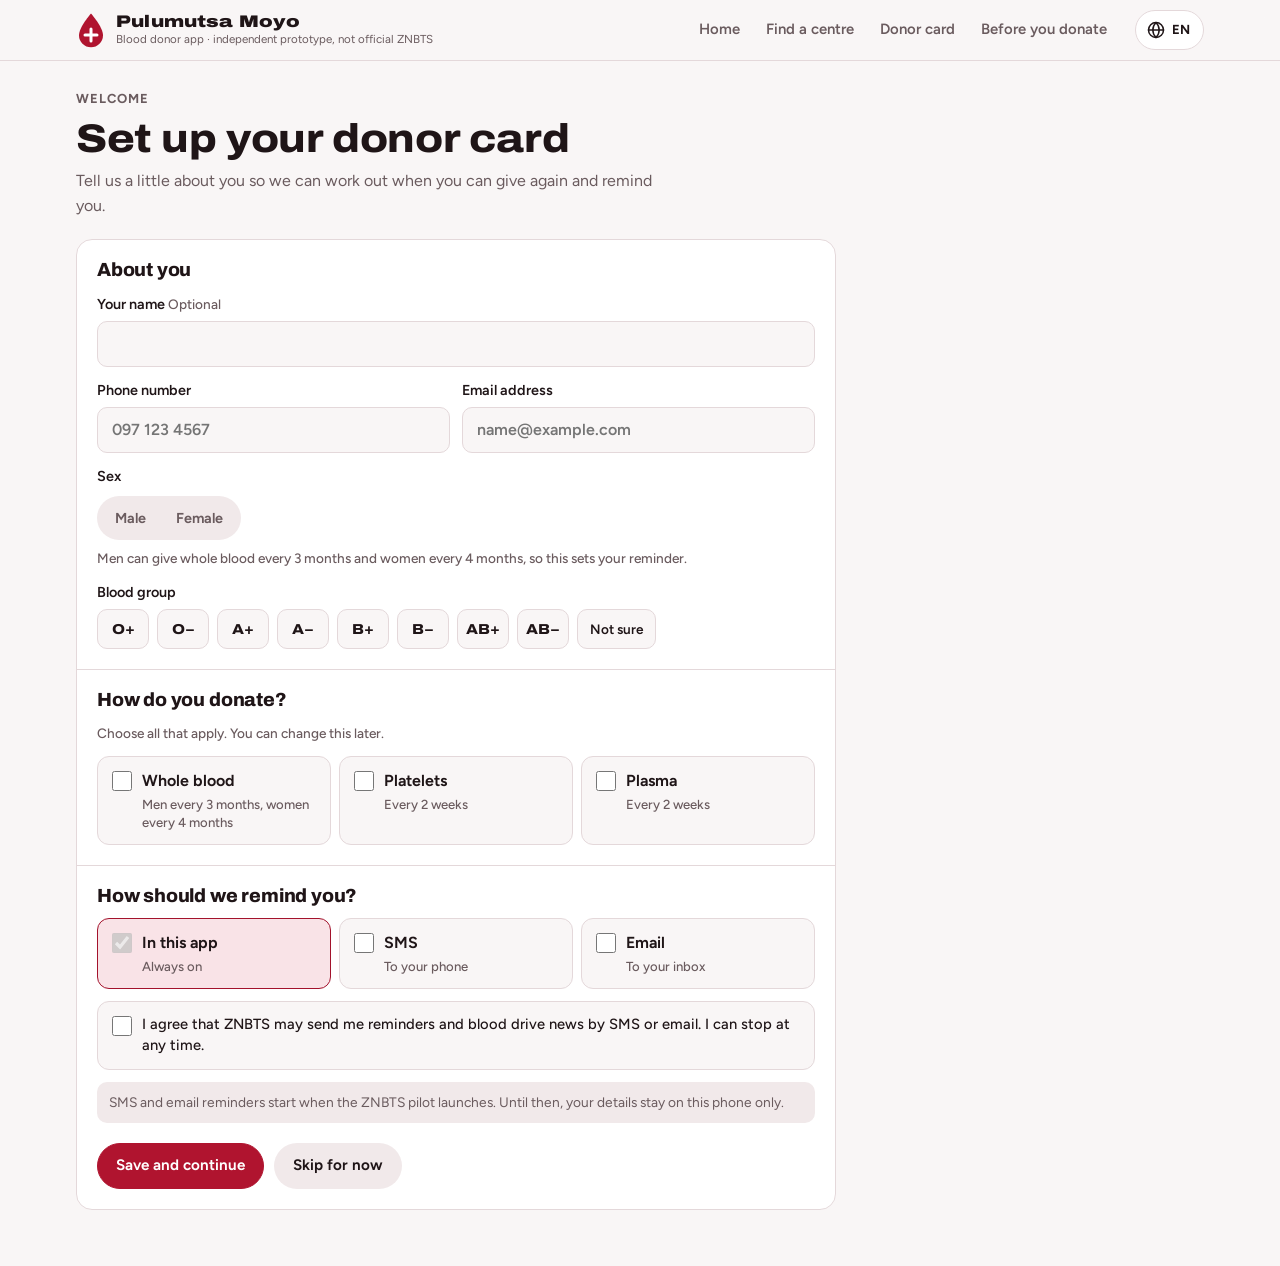
==== commit f998d932: "Rename the app to Pulumutsa Moyo Name in the header, browser tab and home screen icon, with a transl" ====
--- a/index.html
+++ b/index.html
@@ -3,13 +3,13 @@
 <head>
 <meta charset="utf-8">
 <meta name="viewport" content="width=device-width, initial-scale=1, viewport-fit=cover">
-<title>Zambia Blood Donor</title>
-<meta name="description" content="Independent prototype for a ZNBTS pilot: donor card, blood centre map and reminders for whole blood, platelets and plasma. English, Icibemba, Chinyanja.">
+<title>Pulumutsa Moyo</title>
+<meta name="description" content="Pulumutsa Moyo (Save a life): independent prototype for a ZNBTS pilot: donor card, blood centre map and reminders for whole blood, platelets and plasma. English, Icibemba, Chinyanja.">
 <meta name="theme-color" content="#B0142F">
 <meta name="format-detection" content="telephone=no">
 <meta name="apple-mobile-web-app-capable" content="yes">
 <meta name="mobile-web-app-capable" content="yes">
-<meta name="apple-mobile-web-app-title" content="Zambia Blood Donor">
+<meta name="apple-mobile-web-app-title" content="Pulumutsa Moyo">
 <meta name="apple-mobile-web-app-status-bar-style" content="default">
 <link rel="apple-touch-icon" href="[data-uri]">
 <link rel="icon" type="image/png" href="[data-uri]">
@@ -794,7 +794,7 @@
 .brand-mark { width: 30px; height: 36px; flex: none; }
 .brand-text { display: grid; min-width: 0; }
 .brand-text b { font-family: var(--font-display); font-stretch: 125%; font-weight: 900; font-size: 1.05rem; letter-spacing: .01em; line-height: 1.1; white-space: nowrap; }
-.brand-text small { font-size: .72rem; color: var(--muted); white-space: nowrap; overflow: hidden; text-overflow: ellipsis; }
+.brand-text small { font-size: .72rem; line-height: 1.3; color: var(--muted); }
 
 .tabs { display: none; gap: 2px; flex: none; }
 .tabs a {
@@ -1179,12 +1179,12 @@
 <noscript><div class="noscript">This app needs JavaScript. On an iPhone, a downloaded file opens in a preview that can't run apps. Open the app from its web link in Safari or Chrome instead.</div></noscript>
 <header class="topbar">
   <div class="topbar-inner">
-    <a class="brand" href="#home" aria-label="Zambia Blood Donor">
+    <a class="brand" href="#home" aria-label="Pulumutsa Moyo">
       <svg class="brand-mark" viewBox="0 0 30 36" aria-hidden="true">
         <path d="M15 1.5C15 1.5 3 15.2 3 23.2A12 12 0 0 0 27 23.2C27 15.2 15 1.5 15 1.5Z" fill="var(--accent)"/>
         <path d="M15 17v12M9 23h12" stroke="var(--on-accent)" stroke-width="3" stroke-linecap="round"/>
       </svg>
-      <span class="brand-text"><b>Zambia Blood Donor</b><small data-i18n="brand_sub">Independent prototype · not an official ZNBTS app</small></span>
+      <span class="brand-text"><b>Pulumutsa Moyo</b><small data-i18n="brand_sub">Blood donor app · independent prototype, not official ZNBTS</small></span>
     </a>
     <nav class="tabs" aria-label="Main">
       <a href="#home" data-view="home" data-i18n="nav_home">Home</a>
@@ -1624,7 +1624,7 @@
   var I18N = {
     en: {
       code: "EN", lang_label: "Language", lang_set: "Language: English",
-      brand_sub: "Independent prototype · not an official ZNBTS app",
+      brand_sub: "Blood donor app · independent prototype, not official ZNBTS",
       nav_home: "Home", nav_find: "Find a centre", nav_remind: "Donor card", nav_info: "Before you donate",
       tab_home: "Home", tab_find: "Find", tab_remind: "Card", tab_info: "Before",
 
@@ -1794,7 +1794,7 @@
 
     bem: {
       code: "BEM", lang_label: "Ululimi", lang_set: "Ululimi: Icibemba",
-      brand_sub: "Ya kwesha fye · te ya ZNBTS",
+      brand_sub: "App ya kupeela umulopa · ya kwesha, te ya ZNBTS",
       nav_home: "Ku ng'anda", nav_find: "Fwaya icifulo", nav_remind: "Ikadi lyandi", nav_info: "Ilyo tamulapeela",
       tab_home: "Ku ng'anda", tab_find: "Fwaya", tab_remind: "Ikadi", tab_info: "Ifya kwishiba",
 
@@ -1964,7 +1964,7 @@
 
     ny: {
       code: "NY", lang_label: "Chilankhulo", lang_set: "Chilankhulo: Chinyanja",
-      brand_sub: "Yoyesera chabe · si ya ZNBTS",
+      brand_sub: "Pulogalamu ya opereka magazi · yoyesera, si ya ZNBTS",
       nav_home: "Kunyumba", nav_find: "Pezani malo", nav_remind: "Khadi langa", nav_info: "Musanapereke",
       tab_home: "Kunyumba", tab_find: "Pezani", tab_remind: "Khadi", tab_info: "Zofunika",
 
@@ -2530,7 +2530,7 @@
     var due = info.due, now = new Date();
     var stamp = now.getUTCFullYear() + pad(now.getUTCMonth() + 1) + pad(now.getUTCDate()) + "T" + pad(now.getUTCHours()) + pad(now.getUTCMinutes()) + pad(now.getUTCSeconds()) + "Z";
     return [
-      "BEGIN:VCALENDAR", "VERSION:2.0", "PRODID:-//Zambia Blood Donor prototype//Blood donation reminder//EN", "CALSCALE:GREGORIAN", "METHOD:PUBLISH",
+      "BEGIN:VCALENDAR", "VERSION:2.0", "PRODID:-//Pulumutsa Moyo prototype//Blood donation reminder//EN", "CALSCALE:GREGORIAN", "METHOD:PUBLISH",
       "BEGIN:VEVENT",
       "UID:znbts-donor-" + compact(due) + "-" + now.getTime() + "@znbts-donor",
       "DTSTAMP:" + stamp,
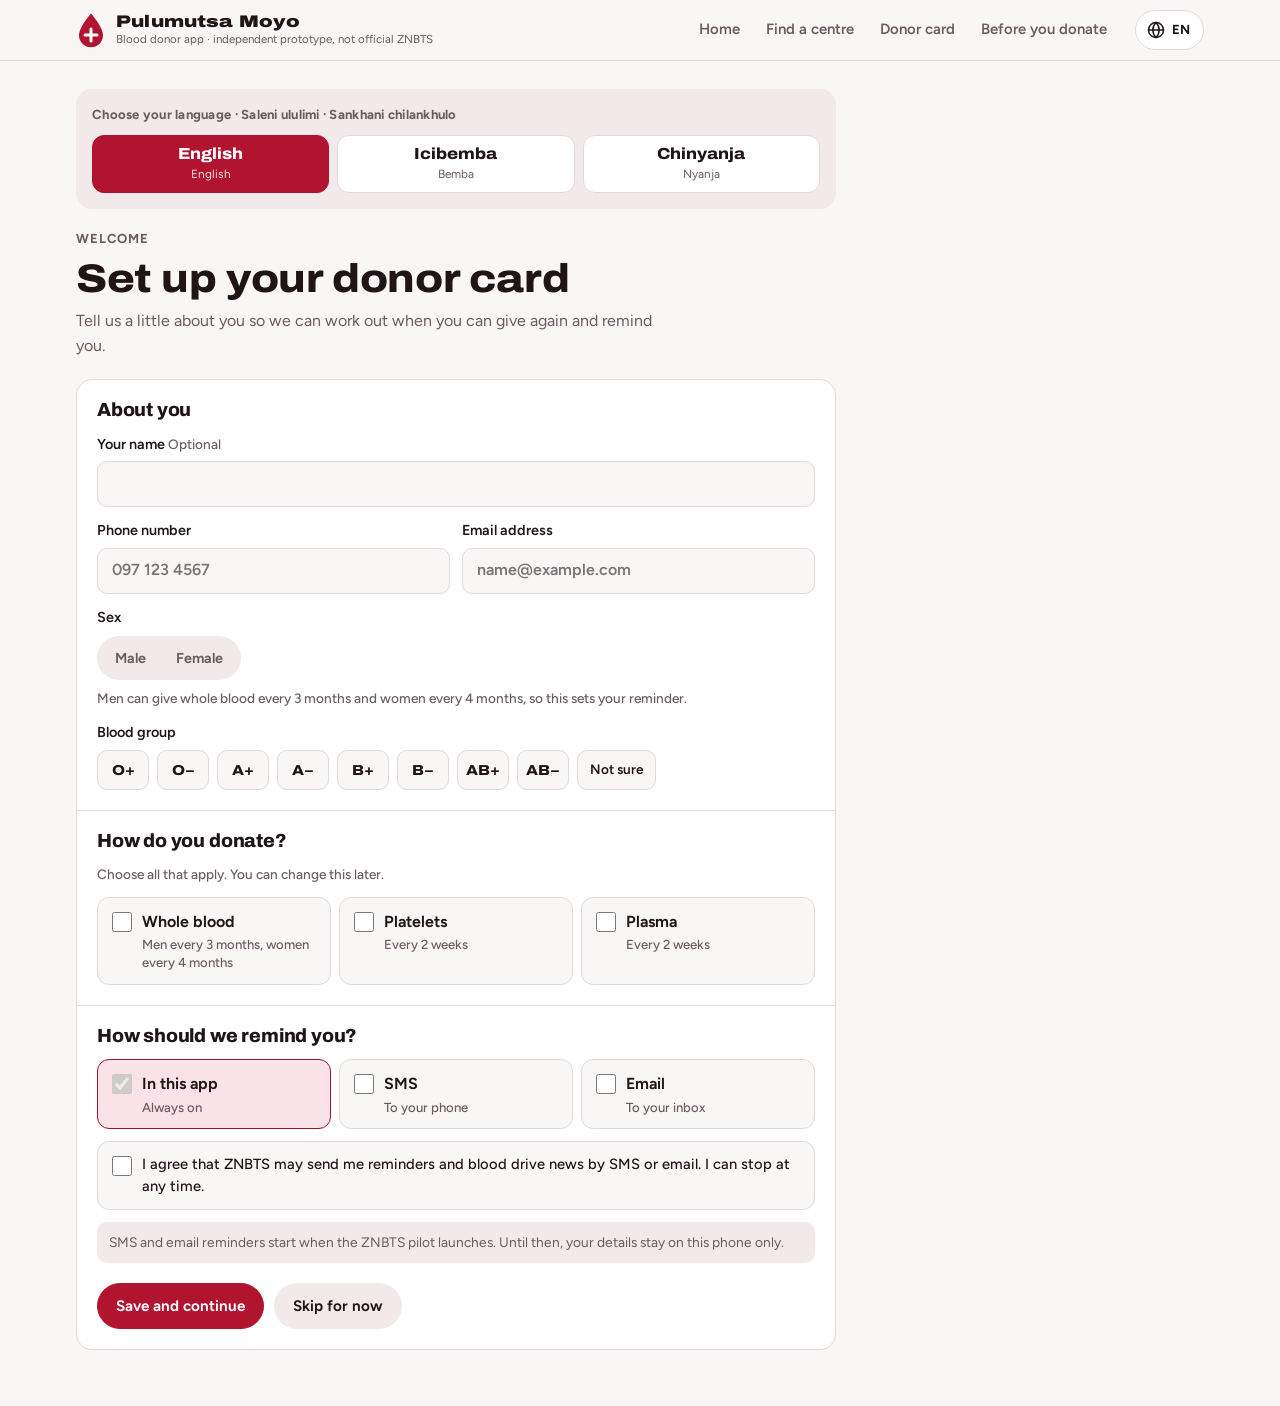
==== commit 5c6f916f: "Add a language picker to the first screen English, Icibemba and Chinyanja buttons at the top of the " ====
--- a/index.html
+++ b/index.html
@@ -1093,6 +1093,19 @@
 }
 
 /* ---------- Sign-up / profile ---------- */
+.lang-pick { display: grid; gap: 10px; padding: 16px; border-radius: var(--radius); background: var(--sunk); min-width: 0; }
+.lang-pick-label { font-size: .82rem; font-weight: 700; color: var(--muted); letter-spacing: .02em; }
+.lang-options { display: grid; grid-template-columns: repeat(3, minmax(0, 1fr)); gap: 8px; }
+.lang-options button {
+  display: grid; gap: 1px; justify-items: center; align-content: center; min-height: 58px; padding: 8px 6px;
+  border: 1px solid var(--line); border-radius: 12px; background: var(--surface); cursor: pointer; text-align: center;
+  transition: background .15s, border-color .15s;
+}
+.lang-options button b { font-family: var(--font-display); font-stretch: 112%; font-weight: 800; font-size: 1rem; line-height: 1.15; }
+.lang-options button small { font-size: .74rem; color: var(--muted); }
+.lang-options button:hover { border-color: var(--accent-text); }
+.lang-options button[aria-pressed="true"] { background: var(--accent); border-color: var(--accent); color: var(--on-accent); }
+.lang-options button[aria-pressed="true"] small { color: var(--on-accent); opacity: .85; }
 .welcome { max-width: 760px; }
 .welcome-head { display: grid; gap: 8px; }
 .welcome-head p { color: var(--muted); max-width: 60ch; }
@@ -1222,6 +1235,14 @@
 
   <!-- SIGN-UP / PROFILE -->
   <section class="view welcome" id="view-welcome" hidden aria-labelledby="w-title">
+    <div class="lang-pick" role="group" aria-labelledby="lang-pick-label">
+      <p class="lang-pick-label" id="lang-pick-label">Choose your language · Saleni ululimi · Sankhani chilankhulo</p>
+      <div class="lang-options">
+        <button type="button" data-pick-lang="en" lang="en" aria-pressed="true"><b>English</b><small>English</small></button>
+        <button type="button" data-pick-lang="bem" lang="bem" aria-pressed="false"><b>Icibemba</b><small>Bemba</small></button>
+        <button type="button" data-pick-lang="ny" lang="ny" aria-pressed="false"><b>Chinyanja</b><small>Nyanja</small></button>
+      </div>
+    </div>
     <div class="welcome-head">
       <p class="eyebrow" id="w-eyebrow" data-i18n="welcome_eyebrow">Welcome</p>
       <h1 id="w-title" data-i18n="welcome_title">Set up your donor card</h1>
@@ -2345,6 +2366,7 @@
     Array.prototype.forEach.call(document.querySelectorAll("[data-i18n-aria]"), function (el) { el.setAttribute("aria-label", t(el.getAttribute("data-i18n-aria"))); });
     $("lang-code").textContent = t("code");
     Array.prototype.forEach.call(document.querySelectorAll("[data-lang]"), function (b) { b.setAttribute("aria-checked", String(b.getAttribute("data-lang") === state.lang)); });
+    Array.prototype.forEach.call(document.querySelectorAll("[data-pick-lang]"), function (b) { b.setAttribute("aria-pressed", String(b.getAttribute("data-pick-lang") === state.lang)); });
     TYPES.forEach(function (ty) {
       $("pt-" + ty + "-rule").textContent = ruleText(ty);
       $("often-" + ty).textContent = ruleText(ty);
@@ -2909,6 +2931,12 @@
   document.addEventListener("click", function (e) {
     var el = elOf(e.target);
     if (!el) return;
+    var pick = el.closest("[data-pick-lang]");
+    if (pick) {
+      var lang = pick.getAttribute("data-pick-lang");
+      if (lang !== state.lang) { setLang(lang); toast(t("lang_set")); }
+      return;
+    }
     var show = el.closest("[data-show]");
     if (show) { highlight(show.getAttribute("data-show"), true); return; }
     var rm = el.closest("[data-remove]");
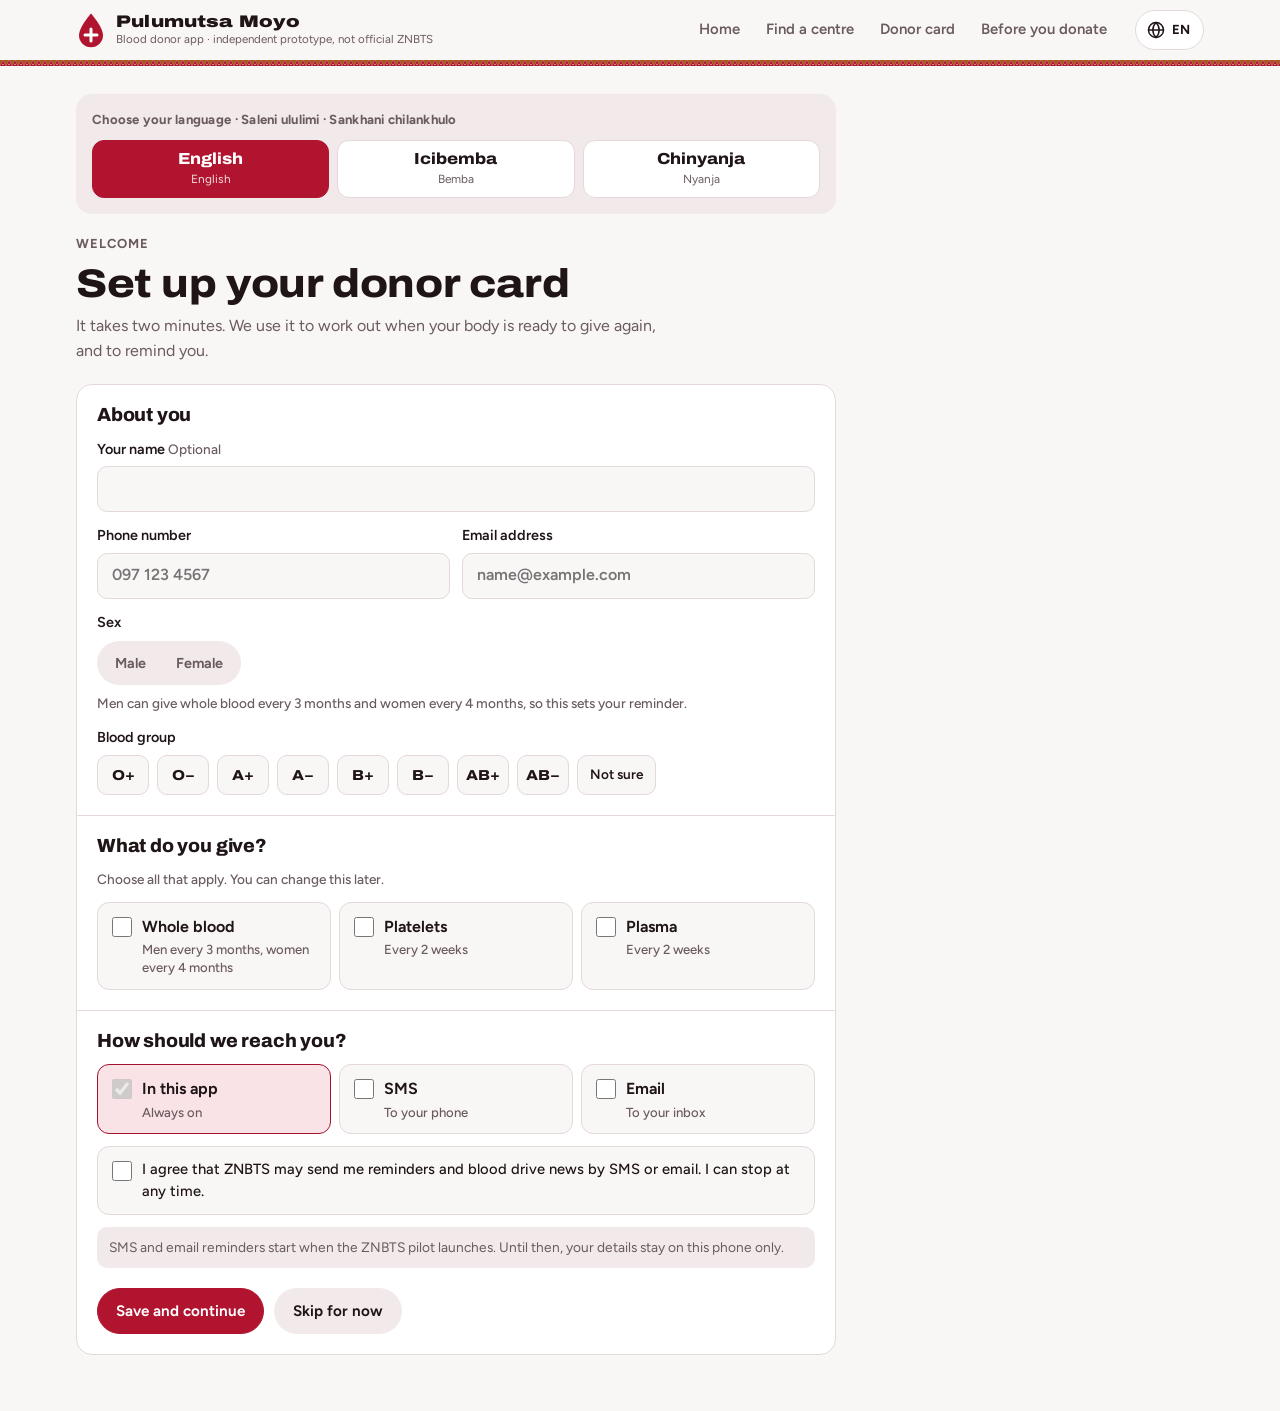
==== commit 0f233d62: "Split into separate files, add donor card picture and real Lusaka details - index.html, css/, js/ (i" ====
--- a/index.html
+++ b/index.html
@@ -4,1188 +4,21 @@
 <meta charset="utf-8">
 <meta name="viewport" content="width=device-width, initial-scale=1, viewport-fit=cover">
 <title>Pulumutsa Moyo</title>
-<meta name="description" content="Pulumutsa Moyo (Save a life): independent prototype for a ZNBTS pilot: donor card, blood centre map and reminders for whole blood, platelets and plasma. English, Icibemba, Chinyanja.">
+<meta name="description" content="Pulumutsa Moyo (Save a life): an independent prototype for a ZNBTS pilot. Donor card, blood centre map and reminders for whole blood, platelets and plasma. English, Icibemba, Chinyanja.">
 <meta name="theme-color" content="#B0142F">
 <meta name="format-detection" content="telephone=no">
 <meta name="apple-mobile-web-app-capable" content="yes">
 <meta name="mobile-web-app-capable" content="yes">
 <meta name="apple-mobile-web-app-title" content="Pulumutsa Moyo">
 <meta name="apple-mobile-web-app-status-bar-style" content="default">
-<link rel="apple-touch-icon" href="[data-uri]">
-<link rel="icon" type="image/png" href="[data-uri]">
+<link rel="manifest" href="manifest.webmanifest">
+<link rel="icon" type="image/png" sizes="192x192" href="icons/icon-192.png">
+<link rel="apple-touch-icon" href="icons/apple-touch-icon.png">
 <link rel="preconnect" href="https://fonts.googleapis.com">
 <link rel="preconnect" href="https://fonts.gstatic.com" crossorigin>
 <link rel="stylesheet" href="https://fonts.googleapis.com/css2?family=Archivo:wdth,wght@100..125,600..900&family=Figtree:wght@400;500;600;700&family=IBM+Plex+Mono:wght@400;500;600&display=swap">
-<style>
-/* required styles */
-
-.leaflet-pane,
-.leaflet-tile,
-.leaflet-marker-icon,
-.leaflet-marker-shadow,
-.leaflet-tile-container,
-.leaflet-pane > svg,
-.leaflet-pane > canvas,
-.leaflet-zoom-box,
-.leaflet-image-layer,
-.leaflet-layer {
-	position: absolute;
-	left: 0;
-	top: 0;
-	}
-.leaflet-container {
-	overflow: hidden;
-	}
-.leaflet-tile,
-.leaflet-marker-icon,
-.leaflet-marker-shadow {
-	-webkit-user-select: none;
-	   -moz-user-select: none;
-	        user-select: none;
-	  -webkit-user-drag: none;
-	}
-/* Prevents IE11 from highlighting tiles in blue */
-.leaflet-tile::selection {
-	background: transparent;
-}
-/* Safari renders non-retina tile on retina better with this, but Chrome is worse */
-.leaflet-safari .leaflet-tile {
-	image-rendering: -webkit-optimize-contrast;
-	}
-/* hack that prevents hw layers "stretching" when loading new tiles */
-.leaflet-safari .leaflet-tile-container {
-	width: 1600px;
-	height: 1600px;
-	-webkit-transform-origin: 0 0;
-	}
-.leaflet-marker-icon,
-.leaflet-marker-shadow {
-	display: block;
-	}
-/* .leaflet-container svg: reset svg max-width decleration shipped in Joomla! (joomla.org) 3.x */
-/* .leaflet-container img: map is broken in FF if you have max-width: 100% on tiles */
-.leaflet-container .leaflet-overlay-pane svg {
-	max-width: none !important;
-	max-height: none !important;
-	}
-.leaflet-container .leaflet-marker-pane img,
-.leaflet-container .leaflet-shadow-pane img,
-.leaflet-container .leaflet-tile-pane img,
-.leaflet-container img.leaflet-image-layer,
-.leaflet-container .leaflet-tile {
-	max-width: none !important;
-	max-height: none !important;
-	width: auto;
-	padding: 0;
-	}
-
-.leaflet-container img.leaflet-tile {
-	/* See: https://bugs.chromium.org/p/chromium/issues/detail?id=600120 */
-	mix-blend-mode: plus-lighter;
-}
-
-.leaflet-container.leaflet-touch-zoom {
-	-ms-touch-action: pan-x pan-y;
-	touch-action: pan-x pan-y;
-	}
-.leaflet-container.leaflet-touch-drag {
-	-ms-touch-action: pinch-zoom;
-	/* Fallback for FF which doesn't support pinch-zoom */
-	touch-action: none;
-	touch-action: pinch-zoom;
-}
-.leaflet-container.leaflet-touch-drag.leaflet-touch-zoom {
-	-ms-touch-action: none;
-	touch-action: none;
-}
-.leaflet-container {
-	-webkit-tap-highlight-color: transparent;
-}
-.leaflet-container a {
-	-webkit-tap-highlight-color: rgba(51, 181, 229, 0.4);
-}
-.leaflet-tile {
-	filter: inherit;
-	visibility: hidden;
-	}
-.leaflet-tile-loaded {
-	visibility: inherit;
-	}
-.leaflet-zoom-box {
-	width: 0;
-	height: 0;
-	-moz-box-sizing: border-box;
-	     box-sizing: border-box;
-	z-index: 800;
-	}
-/* workaround for https://bugzilla.mozilla.org/show_bug.cgi?id=888319 */
-.leaflet-overlay-pane svg {
-	-moz-user-select: none;
-	}
-
-.leaflet-pane         { z-index: 400; }
-
-.leaflet-tile-pane    { z-index: 200; }
-.leaflet-overlay-pane { z-index: 400; }
-.leaflet-shadow-pane  { z-index: 500; }
-.leaflet-marker-pane  { z-index: 600; }
-.leaflet-tooltip-pane   { z-index: 650; }
-.leaflet-popup-pane   { z-index: 700; }
-
-.leaflet-map-pane canvas { z-index: 100; }
-.leaflet-map-pane svg    { z-index: 200; }
-
-.leaflet-vml-shape {
-	width: 1px;
-	height: 1px;
-	}
-.lvml {
-	behavior: url(#default#VML);
-	display: inline-block;
-	position: absolute;
-	}
-
-
-/* control positioning */
-
-.leaflet-control {
-	position: relative;
-	z-index: 800;
-	pointer-events: visiblePainted; /* IE 9-10 doesn't have auto */
-	pointer-events: auto;
-	}
-.leaflet-top,
-.leaflet-bottom {
-	position: absolute;
-	z-index: 1000;
-	pointer-events: none;
-	}
-.leaflet-top {
-	top: 0;
-	}
-.leaflet-right {
-	right: 0;
-	}
-.leaflet-bottom {
-	bottom: 0;
-	}
-.leaflet-left {
-	left: 0;
-	}
-.leaflet-control {
-	float: left;
-	clear: both;
-	}
-.leaflet-right .leaflet-control {
-	float: right;
-	}
-.leaflet-top .leaflet-control {
-	margin-top: 10px;
-	}
-.leaflet-bottom .leaflet-control {
-	margin-bottom: 10px;
-	}
-.leaflet-left .leaflet-control {
-	margin-left: 10px;
-	}
-.leaflet-right .leaflet-control {
-	margin-right: 10px;
-	}
-
-
-/* zoom and fade animations */
-
-.leaflet-fade-anim .leaflet-popup {
-	opacity: 0;
-	-webkit-transition: opacity 0.2s linear;
-	   -moz-transition: opacity 0.2s linear;
-	        transition: opacity 0.2s linear;
-	}
-.leaflet-fade-anim .leaflet-map-pane .leaflet-popup {
-	opacity: 1;
-	}
-.leaflet-zoom-animated {
-	-webkit-transform-origin: 0 0;
-	    -ms-transform-origin: 0 0;
-	        transform-origin: 0 0;
-	}
-svg.leaflet-zoom-animated {
-	will-change: transform;
-}
-
-.leaflet-zoom-anim .leaflet-zoom-animated {
-	-webkit-transition: -webkit-transform 0.25s cubic-bezier(0,0,0.25,1);
-	   -moz-transition:    -moz-transform 0.25s cubic-bezier(0,0,0.25,1);
-	        transition:         transform 0.25s cubic-bezier(0,0,0.25,1);
-	}
-.leaflet-zoom-anim .leaflet-tile,
-.leaflet-pan-anim .leaflet-tile {
-	-webkit-transition: none;
-	   -moz-transition: none;
-	        transition: none;
-	}
-
-.leaflet-zoom-anim .leaflet-zoom-hide {
-	visibility: hidden;
-	}
-
-
-/* cursors */
-
-.leaflet-interactive {
-	cursor: pointer;
-	}
-.leaflet-grab {
-	cursor: -webkit-grab;
-	cursor:    -moz-grab;
-	cursor:         grab;
-	}
-.leaflet-crosshair,
-.leaflet-crosshair .leaflet-interactive {
-	cursor: crosshair;
-	}
-.leaflet-popup-pane,
-.leaflet-control {
-	cursor: auto;
-	}
-.leaflet-dragging .leaflet-grab,
-.leaflet-dragging .leaflet-grab .leaflet-interactive,
-.leaflet-dragging .leaflet-marker-draggable {
-	cursor: move;
-	cursor: -webkit-grabbing;
-	cursor:    -moz-grabbing;
-	cursor:         grabbing;
-	}
-
-/* marker & overlays interactivity */
-.leaflet-marker-icon,
-.leaflet-marker-shadow,
-.leaflet-image-layer,
-.leaflet-pane > svg path,
-.leaflet-tile-container {
-	pointer-events: none;
-	}
-
-.leaflet-marker-icon.leaflet-interactive,
-.leaflet-image-layer.leaflet-interactive,
-.leaflet-pane > svg path.leaflet-interactive,
-svg.leaflet-image-layer.leaflet-interactive path {
-	pointer-events: visiblePainted; /* IE 9-10 doesn't have auto */
-	pointer-events: auto;
-	}
-
-/* visual tweaks */
-
-.leaflet-container {
-	background: #ddd;
-	outline-offset: 1px;
-	}
-.leaflet-container a {
-	color: #0078A8;
-	}
-.leaflet-zoom-box {
-	border: 2px dotted #38f;
-	background: rgba(255,255,255,0.5);
-	}
-
-
-/* general typography */
-.leaflet-container {
-	font-family: "Helvetica Neue", Arial, Helvetica, sans-serif;
-	font-size: 12px;
-	font-size: 0.75rem;
-	line-height: 1.5;
-	}
-
-
-/* general toolbar styles */
-
-.leaflet-bar {
-	box-shadow: 0 1px 5px rgba(0,0,0,0.65);
-	border-radius: 4px;
-	}
-.leaflet-bar a {
-	background-color: #fff;
-	border-bottom: 1px solid #ccc;
-	width: 26px;
-	height: 26px;
-	line-height: 26px;
-	display: block;
-	text-align: center;
-	text-decoration: none;
-	color: black;
-	}
-.leaflet-bar a,
-.leaflet-control-layers-toggle {
-	background-position: 50% 50%;
-	background-repeat: no-repeat;
-	display: block;
-	}
-.leaflet-bar a:hover,
-.leaflet-bar a:focus {
-	background-color: #f4f4f4;
-	}
-.leaflet-bar a:first-child {
-	border-top-left-radius: 4px;
-	border-top-right-radius: 4px;
-	}
-.leaflet-bar a:last-child {
-	border-bottom-left-radius: 4px;
-	border-bottom-right-radius: 4px;
-	border-bottom: none;
-	}
-.leaflet-bar a.leaflet-disabled {
-	cursor: default;
-	background-color: #f4f4f4;
-	color: #bbb;
-	}
-
-.leaflet-touch .leaflet-bar a {
-	width: 30px;
-	height: 30px;
-	line-height: 30px;
-	}
-.leaflet-touch .leaflet-bar a:first-child {
-	border-top-left-radius: 2px;
-	border-top-right-radius: 2px;
-	}
-.leaflet-touch .leaflet-bar a:last-child {
-	border-bottom-left-radius: 2px;
-	border-bottom-right-radius: 2px;
-	}
-
-/* zoom control */
-
-.leaflet-control-zoom-in,
-.leaflet-control-zoom-out {
-	font: bold 18px 'Lucida Console', Monaco, monospace;
-	text-indent: 1px;
-	}
-
-.leaflet-touch .leaflet-control-zoom-in, .leaflet-touch .leaflet-control-zoom-out  {
-	font-size: 22px;
-	}
-
-
-/* layers control */
-
-.leaflet-control-layers {
-	box-shadow: 0 1px 5px rgba(0,0,0,0.4);
-	background: #fff;
-	border-radius: 5px;
-	}
-.leaflet-control-layers-toggle {
-	background-image: url(images/layers.png);
-	width: 36px;
-	height: 36px;
-	}
-.leaflet-retina .leaflet-control-layers-toggle {
-	background-image: url(images/layers-2x.png);
-	background-size: 26px 26px;
-	}
-.leaflet-touch .leaflet-control-layers-toggle {
-	width: 44px;
-	height: 44px;
-	}
-.leaflet-control-layers .leaflet-control-layers-list,
-.leaflet-control-layers-expanded .leaflet-control-layers-toggle {
-	display: none;
-	}
-.leaflet-control-layers-expanded .leaflet-control-layers-list {
-	display: block;
-	position: relative;
-	}
-.leaflet-control-layers-expanded {
-	padding: 6px 10px 6px 6px;
-	color: #333;
-	background: #fff;
-	}
-.leaflet-control-layers-scrollbar {
-	overflow-y: scroll;
-	overflow-x: hidden;
-	padding-right: 5px;
-	}
-.leaflet-control-layers-selector {
-	margin-top: 2px;
-	position: relative;
-	top: 1px;
-	}
-.leaflet-control-layers label {
-	display: block;
-	font-size: 13px;
-	font-size: 1.08333em;
-	}
-.leaflet-control-layers-separator {
-	height: 0;
-	border-top: 1px solid #ddd;
-	margin: 5px -10px 5px -6px;
-	}
-
-/* Default icon URLs */
-.leaflet-default-icon-path { /* used only in path-guessing heuristic, see L.Icon.Default */
-	background-image: url(images/marker-icon.png);
-	}
-
-
-/* attribution and scale controls */
-
-.leaflet-container .leaflet-control-attribution {
-	background: #fff;
-	background: rgba(255, 255, 255, 0.8);
-	margin: 0;
-	}
-.leaflet-control-attribution,
-.leaflet-control-scale-line {
-	padding: 0 5px;
-	color: #333;
-	line-height: 1.4;
-	}
-.leaflet-control-attribution a {
-	text-decoration: none;
-	}
-.leaflet-control-attribution a:hover,
-.leaflet-control-attribution a:focus {
-	text-decoration: underline;
-	}
-.leaflet-attribution-flag {
-	display: inline !important;
-	vertical-align: baseline !important;
-	width: 1em;
-	height: 0.6669em;
-	}
-.leaflet-left .leaflet-control-scale {
-	margin-left: 5px;
-	}
-.leaflet-bottom .leaflet-control-scale {
-	margin-bottom: 5px;
-	}
-.leaflet-control-scale-line {
-	border: 2px solid #777;
-	border-top: none;
-	line-height: 1.1;
-	padding: 2px 5px 1px;
-	white-space: nowrap;
-	-moz-box-sizing: border-box;
-	     box-sizing: border-box;
-	background: rgba(255, 255, 255, 0.8);
-	text-shadow: 1px 1px #fff;
-	}
-.leaflet-control-scale-line:not(:first-child) {
-	border-top: 2px solid #777;
-	border-bottom: none;
-	margin-top: -2px;
-	}
-.leaflet-control-scale-line:not(:first-child):not(:last-child) {
-	border-bottom: 2px solid #777;
-	}
-
-.leaflet-touch .leaflet-control-attribution,
-.leaflet-touch .leaflet-control-layers,
-.leaflet-touch .leaflet-bar {
-	box-shadow: none;
-	}
-.leaflet-touch .leaflet-control-layers,
-.leaflet-touch .leaflet-bar {
-	border: 2px solid rgba(0,0,0,0.2);
-	background-clip: padding-box;
-	}
-
-
-/* popup */
-
-.leaflet-popup {
-	position: absolute;
-	text-align: center;
-	margin-bottom: 20px;
-	}
-.leaflet-popup-content-wrapper {
-	padding: 1px;
-	text-align: left;
-	border-radius: 12px;
-	}
-.leaflet-popup-content {
-	margin: 13px 24px 13px 20px;
-	line-height: 1.3;
-	font-size: 13px;
-	font-size: 1.08333em;
-	min-height: 1px;
-	}
-.leaflet-popup-content p {
-	margin: 17px 0;
-	margin: 1.3em 0;
-	}
-.leaflet-popup-tip-container {
-	width: 40px;
-	height: 20px;
-	position: absolute;
-	left: 50%;
-	margin-top: -1px;
-	margin-left: -20px;
-	overflow: hidden;
-	pointer-events: none;
-	}
-.leaflet-popup-tip {
-	width: 17px;
-	height: 17px;
-	padding: 1px;
-
-	margin: -10px auto 0;
-	pointer-events: auto;
-
-	-webkit-transform: rotate(45deg);
-	   -moz-transform: rotate(45deg);
-	    -ms-transform: rotate(45deg);
-	        transform: rotate(45deg);
-	}
-.leaflet-popup-content-wrapper,
-.leaflet-popup-tip {
-	background: white;
-	color: #333;
-	box-shadow: 0 3px 14px rgba(0,0,0,0.4);
-	}
-.leaflet-container a.leaflet-popup-close-button {
-	position: absolute;
-	top: 0;
-	right: 0;
-	border: none;
-	text-align: center;
-	width: 24px;
-	height: 24px;
-	font: 16px/24px Tahoma, Verdana, sans-serif;
-	color: #757575;
-	text-decoration: none;
-	background: transparent;
-	}
-.leaflet-container a.leaflet-popup-close-button:hover,
-.leaflet-container a.leaflet-popup-close-button:focus {
-	color: #585858;
-	}
-.leaflet-popup-scrolled {
-	overflow: auto;
-	}
-
-.leaflet-oldie .leaflet-popup-content-wrapper {
-	-ms-zoom: 1;
-	}
-.leaflet-oldie .leaflet-popup-tip {
-	width: 24px;
-	margin: 0 auto;
-
-	-ms-filter: "progid:DXImageTransform.Microsoft.Matrix(M11=0.70710678, M12=0.70710678, M21=-0.70710678, M22=0.70710678)";
-	filter: progid:DXImageTransform.Microsoft.Matrix(M11=0.70710678, M12=0.70710678, M21=-0.70710678, M22=0.70710678);
-	}
-
-.leaflet-oldie .leaflet-control-zoom,
-.leaflet-oldie .leaflet-control-layers,
-.leaflet-oldie .leaflet-popup-content-wrapper,
-.leaflet-oldie .leaflet-popup-tip {
-	border: 1px solid #999;
-	}
-
-
-/* div icon */
-
-.leaflet-div-icon {
-	background: #fff;
-	border: 1px solid #666;
-	}
-
-
-/* Tooltip */
-/* Base styles for the element that has a tooltip */
-.leaflet-tooltip {
-	position: absolute;
-	padding: 6px;
-	background-color: #fff;
-	border: 1px solid #fff;
-	border-radius: 3px;
-	color: #222;
-	white-space: nowrap;
-	-webkit-user-select: none;
-	-moz-user-select: none;
-	-ms-user-select: none;
-	user-select: none;
-	pointer-events: none;
-	box-shadow: 0 1px 3px rgba(0,0,0,0.4);
-	}
-.leaflet-tooltip.leaflet-interactive {
-	cursor: pointer;
-	pointer-events: auto;
-	}
-.leaflet-tooltip-top:before,
-.leaflet-tooltip-bottom:before,
-.leaflet-tooltip-left:before,
-.leaflet-tooltip-right:before {
-	position: absolute;
-	pointer-events: none;
-	border: 6px solid transparent;
-	background: transparent;
-	content: "";
-	}
-
-/* Directions */
-
-.leaflet-tooltip-bottom {
-	margin-top: 6px;
-}
-.leaflet-tooltip-top {
-	margin-top: -6px;
-}
-.leaflet-tooltip-bottom:before,
-.leaflet-tooltip-top:before {
-	left: 50%;
-	margin-left: -6px;
-	}
-.leaflet-tooltip-top:before {
-	bottom: 0;
-	margin-bottom: -12px;
-	border-top-color: #fff;
-	}
-.leaflet-tooltip-bottom:before {
-	top: 0;
-	margin-top: -12px;
-	margin-left: -6px;
-	border-bottom-color: #fff;
-	}
-.leaflet-tooltip-left {
-	margin-left: -6px;
-}
-.leaflet-tooltip-right {
-	margin-left: 6px;
-}
-.leaflet-tooltip-left:before,
-.leaflet-tooltip-right:before {
-	top: 50%;
-	margin-top: -6px;
-	}
-.leaflet-tooltip-left:before {
-	right: 0;
-	margin-right: -12px;
-	border-left-color: #fff;
-	}
-.leaflet-tooltip-right:before {
-	left: 0;
-	margin-left: -12px;
-	border-right-color: #fff;
-	}
-
-/* Printing */
-
-@media print {
-	/* Prevent printers from removing background-images of controls. */
-	.leaflet-control {
-		-webkit-print-color-adjust: exact;
-		print-color-adjust: exact;
-		}
-	}
-
-</style>
-<style>
-/* Layout: an app shell. First visit opens a sign-up form; after that a donor card holds profile, history and the next date. Sticky top bar with a language switch, one view at a time, tab bar along the bottom on phones and in the top bar on desktop. The map and the centre list sit side by side on wide screens. */
-:root {
-  --bg: #F9F6F6;
-  --surface: #FFFFFF;
-  --sunk: #F1E9EA;
-  --ink: #1F1517;
-  --muted: #6A5B5E;
-  --line: #E4D8DA;
-  --accent: #B0142F;
-  --accent-text: #A3122C;
-  --on-accent: #FFFFFF;
-  --accent-soft: #F9E3E7;
-  --ok: #17703F;
-  --ok-soft: #DFF0E5;
-  --copper: #A85A22;
-  --copper-soft: #F6E7DA;
-  --plasma: #876400;
-  --plasma-soft: #F6EDCB;
-  --mask: #F9F6F6;
-  --shadow: 0 1px 2px rgba(60, 20, 28, .06), 0 8px 24px rgba(60, 20, 28, .07);
-
-  --font-display: "Archivo", "Arial Narrow", "Helvetica Neue", Arial, sans-serif;
-  --font-body: "Figtree", system-ui, -apple-system, "Segoe UI", Roboto, sans-serif;
-  --font-mono: "IBM Plex Mono", ui-monospace, "SFMono-Regular", Menlo, Consolas, monospace;
-
-  --step--1: .8125rem;
-  --step-0: 1rem;
-  --step-1: 1.1875rem;
-  --step-2: 1.5rem;
-  --step-3: clamp(1.75rem, 1.3rem + 2vw, 2.5rem);
-  --step-4: clamp(2.5rem, 1.8rem + 3.4vw, 4rem);
-
-  --radius: 16px;
-  --radius-sm: 10px;
-  --gutter: 16px;
-  --tabbar-h: 64px;
-  color-scheme: light;
-}
-@media (prefers-color-scheme: dark) {
-  :root:not([data-theme="light"]) {
-    --bg: #141011; --surface: #1C1618; --sunk: #261E21; --ink: #F4EDEE; --muted: #B6A6A9; --line: #392D30;
-    --accent: #C9233F; --accent-text: #FF8899; --on-accent: #FFFFFF; --accent-soft: #3B1820;
-    --ok: #6FD49A; --ok-soft: #173826; --copper: #E39E64; --copper-soft: #3A2516; --plasma: #E6C35C; --plasma-soft: #352B10; --mask: #141011;
-    --shadow: 0 1px 2px rgba(0,0,0,.4), 0 10px 30px rgba(0,0,0,.35);
-    color-scheme: dark;
-  }
-}
-:root[data-theme="dark"] {
-  --bg: #141011; --surface: #1C1618; --sunk: #261E21; --ink: #F4EDEE; --muted: #B6A6A9; --line: #392D30;
-  --accent: #C9233F; --accent-text: #FF8899; --on-accent: #FFFFFF; --accent-soft: #3B1820;
-  --ok: #6FD49A; --ok-soft: #173826; --copper: #E39E64; --copper-soft: #3A2516; --plasma: #E6C35C; --plasma-soft: #352B10; --mask: #141011;
-  --shadow: 0 1px 2px rgba(0,0,0,.4), 0 10px 30px rgba(0,0,0,.35);
-  color-scheme: dark;
-}
-
-*, *::before, *::after { box-sizing: border-box; }
-html { -webkit-text-size-adjust: 100%; }
-body {
-  margin: 0;
-  background: var(--bg);
-  color: var(--ink);
-  font-family: var(--font-body);
-  font-size: var(--step-0);
-  line-height: 1.55;
-  -webkit-font-smoothing: antialiased;
-}
-img, svg { max-width: 100%; }
-[hidden] { display: none !important; }
-a { color: var(--accent-text); text-underline-offset: 3px; }
-button, input, select { font: inherit; color: inherit; }
-html, body { -webkit-tap-highlight-color: transparent; }
-a, button, label, select, input, [data-show], [data-remove] { touch-action: manipulation; }
-.input { -webkit-appearance: none; appearance: none; min-width: 0; display: block; font-size: 16px; }
-select.input { padding-right: 38px; background-image: url("data:image/svg+xml,%3Csvg xmlns='http://www.w3.org/2000/svg' viewBox='0 0 24 24' fill='none' stroke='%23887479' stroke-width='2.4' stroke-linecap='round' stroke-linejoin='round'%3E%3Cpath d='M6 9l6 6 6-6'/%3E%3C/svg%3E"); background-repeat: no-repeat; background-position: right 12px center; background-size: 16px; }
-input[type="date"].input { line-height: 44px; text-align: left; }
-input[type="date"]::-webkit-date-and-time-value { text-align: left; margin: 0; }
-input[type="date"]::-webkit-calendar-picker-indicator { opacity: .6; }
-.framed #locate, .framed .find-controls .or, .framed #ics-btn, .framed #notify-btn { display: none !important; }
-.framed #gcal-btn { background: var(--accent); border-color: var(--accent); color: var(--on-accent); }
-.noscript { margin: 16px; padding: 16px 18px; border-radius: 14px; background: var(--accent-soft); color: var(--ink); font-weight: 600; }
-:focus-visible { outline: 2px solid var(--accent-text); outline-offset: 2px; border-radius: 6px; }
-
-h1, h2, h3 { font-family: var(--font-display); font-stretch: 112%; line-height: 1.1; margin: 0; text-wrap: balance; letter-spacing: -.01em; overflow-wrap: break-word; }
-h1 { font-size: var(--step-3); font-weight: 800; }
-h2 { font-size: var(--step-2); font-weight: 800; }
-h3 { font-size: var(--step-1); font-weight: 700; font-stretch: 100%; }
-p { margin: 0; }
-.eyebrow {
-  font-family: var(--font-body); font-size: var(--step--1); font-weight: 700;
-  text-transform: uppercase; letter-spacing: .08em; color: var(--muted);
-}
-.mono { font-family: var(--font-mono); font-variant-numeric: tabular-nums; }
-.muted { color: var(--muted); }
-.small { font-size: var(--step--1); }
-
-/* ---------- Shell ---------- */
-.topbar {
-  position: sticky; top: 0; z-index: 1000;
-  background: var(--bg);
-  background: color-mix(in srgb, var(--bg) 88%, transparent);
-  backdrop-filter: saturate(1.4) blur(10px);
-  -webkit-backdrop-filter: saturate(1.4) blur(10px);
-  border-bottom: 1px solid var(--line);
-  padding-top: env(safe-area-inset-top, 0px);
-}
-.topbar-inner {
-  max-width: 1160px; margin: 0 auto; padding: 10px var(--gutter);
-  display: flex; align-items: center; gap: 16px;
-}
-.brand { display: flex; align-items: center; gap: 10px; text-decoration: none; color: var(--ink); min-width: 0; flex: 1 1 auto; }
-.brand-mark { width: 30px; height: 36px; flex: none; }
-.brand-text { display: grid; min-width: 0; }
-.brand-text b { font-family: var(--font-display); font-stretch: 125%; font-weight: 900; font-size: 1.05rem; letter-spacing: .01em; line-height: 1.1; white-space: nowrap; }
-.brand-text small { font-size: .72rem; line-height: 1.3; color: var(--muted); }
-
-.tabs { display: none; gap: 2px; flex: none; }
-.tabs a {
-  text-decoration: none; color: var(--muted); font-weight: 600; font-size: .93rem; white-space: nowrap;
-  padding: 8px 12px; border-radius: 999px;
-}
-.tabs a:hover { color: var(--ink); background: var(--sunk); }
-.tabs a[aria-current="page"] { color: var(--accent-text); background: var(--accent-soft); }
-
-/* Language switch */
-.lang { position: relative; flex: none; }
-.lang-btn {
-  display: inline-flex; align-items: center; gap: 6px; height: 40px; padding: 0 12px 0 10px;
-  border-radius: 999px; border: 1px solid var(--line); background: var(--surface); cursor: pointer;
-  font-weight: 700; font-size: .82rem; letter-spacing: .04em;
-}
-.lang-btn:hover, .lang-btn[aria-expanded="true"] { border-color: var(--accent-text); color: var(--accent-text); }
-.lang-btn svg { width: 20px; height: 20px; flex: none; }
-.lang-menu {
-  position: absolute; right: 0; top: calc(100% + 8px); z-index: 1100;
-  min-width: 220px; padding: 6px; border-radius: 14px;
-  background: var(--surface); border: 1px solid var(--line); box-shadow: var(--shadow);
-  display: grid; gap: 2px;
-}
-.lang-menu .lang-title { padding: 8px 10px 4px; }
-.lang-menu button {
-  display: grid; grid-template-columns: 1fr auto; align-items: center; gap: 2px 10px; text-align: left;
-  border: 0; background: transparent; border-radius: 10px; padding: 9px 10px; cursor: pointer;
-}
-.lang-menu button:hover { background: var(--sunk); }
-.lang-menu button span { font-weight: 700; }
-.lang-menu button small { grid-column: 1; color: var(--muted); font-size: .8rem; }
-.lang-menu button .check { grid-row: 1 / span 2; grid-column: 2; width: 18px; height: 18px; color: var(--accent-text); visibility: hidden; }
-.lang-menu button[aria-checked="true"] { background: var(--accent-soft); }
-.lang-menu button[aria-checked="true"] .check { visibility: visible; }
-
-main { max-width: 1160px; margin: 0 auto; padding-inline: var(--gutter); padding-block: 20px calc(var(--tabbar-h) + 32px + env(safe-area-inset-bottom, 0px)); }
-.view { display: grid; gap: 20px; animation: rise .35s ease both; }
-@keyframes rise { from { transform: translateY(6px); opacity: .6; } to { transform: none; opacity: 1; } }
-
-.tabbar {
-  position: fixed; left: 0; right: 0; bottom: 0; z-index: 1000;
-  background: var(--surface); border-top: 1px solid var(--line);
-  padding-bottom: env(safe-area-inset-bottom, 0px);
-  display: grid; grid-template-columns: repeat(4, minmax(0, 1fr));
-}
-.tabbar a {
-  height: var(--tabbar-h); display: grid; place-items: center; align-content: center; gap: 3px; padding: 0 2px;
-  text-decoration: none; color: var(--muted); font-size: .72rem; font-weight: 600; text-align: center; line-height: 1.15;
-}
-.tabbar svg { width: 22px; height: 22px; }
-.tabbar a[aria-current="page"] { color: var(--accent-text); }
-.tabbar a[aria-current="page"] svg { stroke-width: 2.2; }
-
-@media (min-width: 900px) {
-  .tabs { display: flex; }
-  .tabbar { display: none; }
-  main { padding-block: 28px 56px; }
-}
-
-/* ---------- Building blocks ---------- */
-.panel {
-  background: var(--surface); border: 1px solid var(--line); border-radius: var(--radius);
-  padding: 20px; display: grid; gap: 14px; align-content: start; min-width: 0;
-}
-.panel-head { display: flex; align-items: baseline; justify-content: space-between; gap: 12px; flex-wrap: wrap; }
-.btn {
-  display: inline-flex; align-items: center; justify-content: center; gap: 8px;
-  min-height: 46px; padding: 6px 18px; border-radius: 999px; text-align: center; line-height: 1.25;
-  border: 1px solid var(--line); background: var(--surface); color: var(--ink);
-  font-weight: 650; font-size: .95rem; text-decoration: none; cursor: pointer;
-  transition: background .15s, border-color .15s, transform .1s;
-}
-.btn:hover { border-color: var(--muted); }
-.btn:active { transform: translateY(1px); }
-.btn svg { width: 18px; height: 18px; flex: none; }
-.btn-primary { background: var(--accent); border-color: var(--accent); color: var(--on-accent); }
-.btn-primary:hover { background: var(--accent); background: color-mix(in srgb, var(--accent) 88%, #000); border-color: transparent; }
-.btn-quiet { border-color: transparent; background: var(--sunk); }
-.btn-sm { min-height: 36px; padding: 4px 12px; font-size: .875rem; }
-.btn[disabled] { opacity: .5; cursor: not-allowed; }
-.btn-row { display: flex; flex-wrap: wrap; gap: 10px; }
-
-.chip {
-  display: inline-flex; align-items: center; gap: 6px; padding: 3px 10px; border-radius: 999px;
-  font-size: .78rem; font-weight: 700; background: var(--sunk); color: var(--muted);
-}
-
-label.field, .field { display: grid; gap: 6px; font-weight: 600; font-size: .9rem; }
-.input {
-  min-height: 46px; padding: 0 14px; border-radius: var(--radius-sm);
-  border: 1px solid var(--line); background: var(--bg); width: 100%;
-}
-.input:focus-visible { outline-offset: 0; }
-
-/* ---------- Home ---------- */
-.home-grid { display: grid; gap: 20px; }
-@media (min-width: 900px) { .home-grid { grid-template-columns: 1.55fr 1fr; align-items: start; } }
-
-.status {
-  position: relative; overflow: hidden;
-  background: var(--surface); border: 1px solid var(--line); border-radius: 22px;
-  padding: 24px; display: grid; grid-template-columns: 1fr; gap: 22px; box-shadow: var(--shadow);
-}
-@media (min-width: 560px) { .status { grid-template-columns: minmax(0, 1fr) 150px; align-items: center; padding: 30px; } }
-.status-copy { display: grid; gap: 12px; min-width: 0; }
-.status h1 { font-size: var(--step-4); font-stretch: 125%; font-weight: 900; letter-spacing: -.02em; }
-.status h1.long { font-size: var(--step-3); font-stretch: 100%; }
-.status h1 .unit { font-size: .42em; font-stretch: 100%; font-weight: 700; letter-spacing: 0; margin-left: .15em; }
-.status h1 .unit.pre { margin-left: 0; margin-right: .25em; }
-.status .lead { font-size: var(--step-1); color: var(--muted); max-width: 36ch; }
-.status .lead strong { color: var(--ink); font-weight: 650; }
-.status .btn-row { margin-top: 6px; }
-
-.bag { margin: 0; display: grid; justify-items: center; gap: 8px; }
-.bag svg { width: 128px; height: auto; overflow: visible; }
-.bag figcaption { font-size: var(--step--1); color: var(--muted); text-align: center; max-width: 20ch; }
-.bag .bag-body { fill: var(--accent-soft); stroke: var(--accent-text); stroke-width: 2; }
-.bag .bag-neck, .bag .bag-tube { fill: none; stroke: var(--accent-text); stroke-width: 2; stroke-linecap: round; }
-.bag .bag-fill { fill: var(--accent); transition: y .8s cubic-bezier(.2,.8,.2,1), height .8s cubic-bezier(.2,.8,.2,1); }
-.bag .bag-tick { stroke: var(--on-accent); stroke-opacity: .55; stroke-width: 1.5; }
-.bag .bag-tick-label { fill: var(--muted); font-family: var(--font-mono); font-size: 9px; }
-.bag .bag-text { fill: var(--on-accent); font-family: var(--font-display); font-weight: 900; font-size: 22px; font-stretch: 125%; }
-.bag .bag-text.dim { fill: var(--accent-text); }
-
-.side { display: grid; gap: 20px; }
-.near-card .near-name { font-weight: 700; font-size: var(--step-1); line-height: 1.25; }
-.near-card .near-meta { color: var(--muted); font-size: .92rem; }
-
-.helps { display: grid; gap: 14px; }
-.helps ul { list-style: none; margin: 0; padding: 0; display: grid; gap: 12px; }
-@media (min-width: 640px) { .helps ul { grid-template-columns: repeat(3, minmax(0, 1fr)); } }
-.helps li { display: grid; grid-template-columns: 40px minmax(0, 1fr); gap: 12px; align-items: start; }
-.helps li svg { width: 40px; height: 40px; padding: 8px; border-radius: 12px; background: var(--accent-soft); color: var(--accent-text); }
-.helps li b { display: block; font-weight: 700; line-height: 1.3; }
-.helps li span { color: var(--muted); font-size: .9rem; }
-
-.goal-bars { display: grid; gap: 12px; }
-.goal-row { display: grid; gap: 6px; }
-.goal-row .goal-label { display: flex; justify-content: space-between; gap: 12px; font-size: .9rem; }
-.goal-track { height: 14px; border-radius: 999px; background: var(--sunk); overflow: hidden; }
-.goal-bar { height: 100%; border-radius: 999px; background: var(--copper); }
-.goal-bar.target { background: var(--accent); }
-.source { font-size: .78rem; color: var(--muted); }
-
-/* ---------- Find ---------- */
-.find-head { display: grid; gap: 10px; }
-.find-head p { color: var(--muted); max-width: 62ch; }
-.find-controls { display: flex; flex-wrap: wrap; gap: 10px; align-items: center; }
-.find-controls .or { color: var(--muted); font-size: .9rem; }
-.find-controls select { width: auto; min-width: 0; max-width: 100%; flex: 1 1 180px; }
-.find-grid { display: grid; gap: 16px; min-width: 0; }
-@media (min-width: 900px) {
-  .find-grid { grid-template-columns: minmax(0, 1.5fr) minmax(320px, 1fr); align-items: start; }
-  .list-wrap { max-height: max(340px, min(58vh, 640px)); overflow-y: auto; padding-right: 4px; }
-}
-.map {
-  height: 58vh; height: 58svh; min-height: 340px; max-height: 640px;
-  border-radius: var(--radius); border: 1px solid var(--line); overflow: hidden;
-  background: var(--sunk); z-index: 0;
-}
-.list-wrap { display: grid; gap: 12px; align-content: start; min-width: 0; }
-.list-note { font-size: .85rem; color: var(--muted); background: var(--sunk); border-radius: var(--radius-sm); padding: 10px 12px; }
-.centre-list { list-style: none; margin: 0; padding: 0; display: grid; gap: 10px; }
-.centre {
-  background: var(--surface); border: 1px solid var(--line); border-radius: var(--radius);
-  padding: 14px 16px; display: grid; gap: 6px;
-  transition: border-color .15s, box-shadow .15s;
-}
-.centre.active { border-color: var(--accent-text); box-shadow: 0 0 0 3px var(--accent-soft); }
-.centre-top { display: flex; justify-content: space-between; align-items: center; gap: 10px; }
-.centre .prov { font-size: .75rem; font-weight: 700; text-transform: uppercase; letter-spacing: .08em; color: var(--copper); }
-.centre .dist { font-family: var(--font-mono); font-size: .85rem; color: var(--ink); font-weight: 600; white-space: nowrap; }
-.centre h3 { font-size: 1.02rem; line-height: 1.3; }
-.centre .town { color: var(--muted); font-size: .9rem; }
-.centre .btn-row { margin-top: 4px; gap: 8px; }
-.drives { display: grid; gap: 6px; border-left: 3px solid var(--copper); padding: 4px 0 4px 14px; }
-.drives p { color: var(--muted); max-width: 70ch; }
-
-/* Map pins and popups */
-.pin { background: none; border: 0; }
-.pin-drop {
-  display: block; width: 26px; height: 26px; margin: 2px 0 0 1px;
-  background: var(--accent); border: 2.5px solid var(--surface);
-  border-radius: 50% 50% 50% 0; transform: rotate(-45deg);
-  box-shadow: 0 3px 8px rgba(0,0,0,.3);
-  transition: transform .15s;
-}
-.pin.active .pin-drop { transform: rotate(-45deg) scale(1.25); }
-.you-dot {
-  display: block; width: 18px; height: 18px; border-radius: 50%;
-  background: #2D6CDF; border: 3px solid #fff; box-shadow: 0 0 0 6px rgba(45,108,223,.25);
-}
-.leaflet-container { background: var(--sunk); font-family: var(--font-body); }
-.leaflet-popup-content-wrapper, .leaflet-popup-tip { background: var(--surface); color: var(--ink); box-shadow: var(--shadow); }
-.leaflet-popup-content { margin: 14px 16px; font-size: .92rem; line-height: 1.4; }
-.leaflet-popup-content b { display: block; font-size: 1rem; margin-bottom: 2px; }
-.leaflet-popup-content a { font-weight: 700; }
-.leaflet-container a.leaflet-popup-close-button { color: var(--muted); }
-.leaflet-bar a { background: var(--surface); color: var(--ink); border-bottom-color: var(--line); }
-.leaflet-bar a:hover { background: var(--sunk); }
-.leaflet-control-attribution { background: var(--surface) !important; background: color-mix(in srgb, var(--surface) 85%, transparent) !important; color: var(--muted); }
-.leaflet-control-attribution a { color: var(--muted); }
-.zm-mask { fill: var(--mask); fill-opacity: .62; stroke: none; }
-.no-tiles .zm-mask { fill-opacity: 1; }
-.no-tiles .zm-outline { fill: var(--surface); fill-opacity: 1; }
-.leaflet-tooltip.pin-label { background: transparent; border: 0; box-shadow: none; padding: 0 2px; color: var(--ink); font-weight: 700; font-size: .78rem; text-shadow: 0 0 3px var(--surface), 0 0 3px var(--surface), 0 0 3px var(--surface); }
-.leaflet-tooltip.pin-label::before { display: none; }
-.zm-outline { fill: none; stroke: var(--accent-text); stroke-width: 2; stroke-opacity: .7; }
-
-/* ---------- Reminder ---------- */
-.remind-grid { display: grid; gap: 20px; }
-@media (min-width: 900px) { .remind-grid { grid-template-columns: minmax(0, 1fr) minmax(0, 1fr); align-items: start; } }
-.next-date { font-family: var(--font-display); font-stretch: 125%; font-weight: 900; font-size: var(--step-3); line-height: 1.05; letter-spacing: -.01em; }
-.next-rel { font-size: var(--step-1); color: var(--muted); }
-.form-grid { display: grid; gap: 12px; }
-@media (min-width: 520px) { .form-grid { grid-template-columns: minmax(0, 1fr) minmax(0, 1fr); } .form-grid .full { grid-column: 1 / -1; } }
-
-.segmented { display: inline-flex; padding: 4px; border-radius: 999px; background: var(--sunk); gap: 2px; flex-wrap: wrap; border: 0; margin: 0; justify-self: start; max-width: 100%; }
-.segmented legend { position: absolute; width: 1px; height: 1px; overflow: hidden; clip: rect(0 0 0 0); }
-.segmented label { position: relative; }
-.segmented input { position: absolute; opacity: 0; inset: 0; cursor: pointer; }
-.segmented span { display: block; padding: 7px 14px; border-radius: 999px; font-weight: 650; font-size: .9rem; color: var(--muted); white-space: nowrap; }
-.segmented input:checked + span { background: var(--surface); color: var(--ink); box-shadow: 0 1px 3px rgba(0,0,0,.12); }
-.segmented input:focus-visible + span { outline: 2px solid var(--accent-text); outline-offset: 1px; }
-
-.notify-status { font-size: .88rem; color: var(--muted); }
-
-.blood-types { display: flex; flex-wrap: wrap; gap: 8px; }
-.blood-types button {
-  min-width: 52px; min-height: 40px; border-radius: 10px; border: 1px solid var(--line); background: var(--bg);
-  font-family: var(--font-display); font-stretch: 112%; font-weight: 800; cursor: pointer;
-}
-.blood-types button[aria-pressed="true"] { background: var(--accent); border-color: var(--accent); color: var(--on-accent); }
-.blood-types button.unknown { font-family: var(--font-body); font-weight: 600; font-size: .85rem; padding: 0 12px; }
-.stats { display: grid; grid-template-columns: repeat(2, minmax(0, 1fr)); gap: 12px; }
-.stat { background: var(--sunk); border-radius: var(--radius-sm); padding: 12px 14px; display: grid; gap: 2px; align-content: start; }
-.stat b { font-family: var(--font-display); font-stretch: 125%; font-weight: 900; font-size: 1.75rem; line-height: 1.1; font-variant-numeric: tabular-nums; }
-.stat span { font-size: .82rem; color: var(--muted); }
-
-.history { list-style: none; margin: 0; padding: 0; display: grid; }
-.history li { display: grid; grid-template-columns: auto minmax(0, 1fr) auto; gap: 14px; align-items: center; padding: 12px 0; border-top: 1px solid var(--line); }
-.history li:first-child { border-top: 0; }
-.history li.empty { display: block; color: var(--muted); font-size: .95rem; padding: 6px 0; }
-.history .h-date { font-family: var(--font-mono); font-weight: 600; font-size: .92rem; white-space: nowrap; }
-.history .h-where { color: var(--muted); font-size: .9rem; min-width: 0; overflow-wrap: anywhere; }
-.icon-btn {
-  width: 36px; height: 36px; display: grid; place-items: center; border-radius: 50%;
-  border: 0; background: transparent; color: var(--muted); cursor: pointer;
-}
-.icon-btn:hover { background: var(--sunk); color: var(--ink); }
-.icon-btn svg { width: 18px; height: 18px; }
-.danger-zone { display: flex; flex-wrap: wrap; align-items: center; gap: 10px; justify-content: space-between; }
-.confirm { display: flex; flex-wrap: wrap; gap: 8px; align-items: center; }
-.btn-danger { background: var(--accent); border-color: var(--accent); color: var(--on-accent); }
-
-/* ---------- Info ---------- */
-.info-grid { display: grid; gap: 20px; }
-@media (min-width: 760px) { .info-grid { grid-template-columns: minmax(0, 1fr) minmax(0, 1fr); } }
-.ticks { list-style: none; margin: 0; padding: 0; display: grid; gap: 10px; }
-.ticks li { display: grid; grid-template-columns: 22px minmax(0, 1fr); gap: 10px; align-items: start; }
-.ticks li::before {
-  content: ""; width: 22px; height: 22px; border-radius: 50%; margin-top: 1px;
-  background: var(--ok-soft) url("data:image/svg+xml,%3Csvg xmlns='http://www.w3.org/2000/svg' viewBox='0 0 24 24' fill='none' stroke='%2317703F' stroke-width='3' stroke-linecap='round' stroke-linejoin='round'%3E%3Cpath d='M5 12.5l4.5 4.5L19 7.5'/%3E%3C/svg%3E") center / 14px no-repeat;
-}
-.ticks.ask li::before {
-  background: var(--accent-soft) url("data:image/svg+xml,%3Csvg xmlns='http://www.w3.org/2000/svg' viewBox='0 0 24 24' fill='none' stroke='%23A3122C' stroke-width='3' stroke-linecap='round'%3E%3Cpath d='M12 6v8M12 18.5v.01'/%3E%3C/svg%3E") center / 14px no-repeat;
-}
-.big-facts { display: grid; grid-template-columns: repeat(3, minmax(0, 1fr)); gap: 10px; }
-.big-facts div { background: var(--sunk); border-radius: var(--radius-sm); padding: 12px; display: grid; gap: 2px; align-content: start; }
-.big-facts b { font-family: var(--font-display); font-stretch: 125%; font-weight: 900; font-size: clamp(1.25rem, 1rem + 1.4vw, 1.75rem); line-height: 1.1; }
-.big-facts span { font-size: .8rem; color: var(--muted); line-height: 1.3; overflow-wrap: anywhere; }
-.about { background: var(--sunk); border: 0; }
-.about p { color: var(--muted); max-width: 72ch; }
-
-/* ---------- Banner + toast ---------- */
-.banner {
-  display: flex; flex-wrap: wrap; gap: 10px 16px; align-items: center; justify-content: space-between;
-  background: var(--ok-soft); color: var(--ink); border-radius: var(--radius); padding: 14px 18px;
-}
-.banner b { color: var(--ok); }
-.toast {
-  position: fixed; left: 50%; transform: translateX(-50%) translateY(20px);
-  bottom: calc(var(--tabbar-h) + 16px + env(safe-area-inset-bottom, 0px));
-  z-index: 2000; background: var(--ink); color: var(--bg);
-  padding: 12px 16px; border-radius: 12px; font-weight: 600; font-size: .92rem;
-  display: flex; gap: 14px; align-items: center; width: max-content; max-width: calc(100vw - 32px);
-  opacity: 0; pointer-events: none; transition: opacity .2s, transform .2s;
-}
-.toast.show { opacity: 1; transform: translateX(-50%) translateY(0); pointer-events: auto; }
-.toast button { background: none; border: 0; color: var(--bg); font-weight: 800; text-decoration: underline; cursor: pointer; padding: 0; }
-@media (min-width: 900px) { .toast { bottom: 24px; } }
-
-@media (prefers-reduced-motion: reduce) {
-  *, *::before, *::after { animation: none !important; transition: none !important; }
-}
-
-/* ---------- Sign-up / profile ---------- */
-.lang-pick { display: grid; gap: 10px; padding: 16px; border-radius: var(--radius); background: var(--sunk); min-width: 0; }
-.lang-pick-label { font-size: .82rem; font-weight: 700; color: var(--muted); letter-spacing: .02em; }
-.lang-options { display: grid; grid-template-columns: repeat(3, minmax(0, 1fr)); gap: 8px; }
-.lang-options button {
-  display: grid; gap: 1px; justify-items: center; align-content: center; min-height: 58px; padding: 8px 6px;
-  border: 1px solid var(--line); border-radius: 12px; background: var(--surface); cursor: pointer; text-align: center;
-  transition: background .15s, border-color .15s;
-}
-.lang-options button b { font-family: var(--font-display); font-stretch: 112%; font-weight: 800; font-size: 1rem; line-height: 1.15; }
-.lang-options button small { font-size: .74rem; color: var(--muted); }
-.lang-options button:hover { border-color: var(--accent-text); }
-.lang-options button[aria-pressed="true"] { background: var(--accent); border-color: var(--accent); color: var(--on-accent); }
-.lang-options button[aria-pressed="true"] small { color: var(--on-accent); opacity: .85; }
-.welcome { max-width: 760px; }
-.welcome-head { display: grid; gap: 8px; }
-.welcome-head p { color: var(--muted); max-width: 60ch; }
-.profile-form { gap: 0; padding: 0; }
-.form-section { display: grid; gap: 12px; padding: 20px; border-top: 1px solid var(--line); min-width: 0; }
-.form-section:first-child { border-top: 0; }
-.form-section h2 { font-size: var(--step-1); font-stretch: 100%; }
-.form-actions { display: grid; gap: 12px; padding: 0 20px 20px; }
-.hint { font-weight: 500; color: var(--muted); font-size: .85rem; }
-.fs { border: 0; padding: 0; margin: 0; min-width: 0; display: grid; gap: 8px; }
-.fs legend { padding: 0; margin-bottom: 8px; font-weight: 600; font-size: .9rem; }
-.checks { display: grid; gap: 8px; }
-@media (min-width: 560px) { .checks { grid-template-columns: repeat(3, minmax(0, 1fr)); } }
-.check {
-  display: flex; gap: 10px; align-items: flex-start; padding: 12px 14px; min-width: 0;
-  border: 1px solid var(--line); border-radius: 12px; background: var(--bg); cursor: pointer; font-weight: 650;
-}
-.check input { width: 20px; height: 20px; margin: 2px 0 0; flex: none; accent-color: var(--accent); }
-.check > span { min-width: 0; }
-.check small { display: block; font-weight: 500; color: var(--muted); font-size: .82rem; line-height: 1.35; margin-top: 2px; }
-.check.on { border-color: var(--accent-text); background: var(--accent-soft); }
-.check.locked { cursor: default; }
-.check.consent { font-weight: 500; font-size: .92rem; line-height: 1.45; }
-.pilot-note { background: var(--sunk); border-radius: var(--radius-sm); padding: 10px 12px; font-size: .86rem; color: var(--muted); }
-.err { color: var(--accent-text); font-weight: 650; font-size: .9rem; }
-
-/* ---------- Donor card ---------- */
-.profile { display: flex; gap: 16px; align-items: center; min-width: 0; }
-.profile-body { display: grid; gap: 6px; min-width: 0; }
-.profile-body h2 { font-size: var(--step-2); overflow-wrap: anywhere; }
-.profile-meta { color: var(--muted); font-size: .92rem; overflow-wrap: anywhere; }
-.bg-badge { width: 60px; height: auto; flex: none; }
-.bg-badge path { fill: var(--accent); }
-.bg-badge text { fill: var(--on-accent); font-family: var(--font-display); font-weight: 900; font-stretch: 112%; }
-.bg-badge.empty path { fill: var(--sunk); stroke: var(--line); stroke-width: 2; }
-.bg-badge.empty text { fill: var(--muted); }
-.type-chips { display: flex; flex-wrap: wrap; gap: 6px; }
-.tchip { display: inline-flex; align-items: center; padding: 2px 10px; border-radius: 999px; font-size: .76rem; font-weight: 750; white-space: nowrap; }
-.tchip.whole { background: var(--accent-soft); color: var(--accent-text); }
-.tchip.platelets { background: var(--copper-soft); color: var(--copper); }
-.tchip.plasma { background: var(--plasma-soft); color: var(--plasma); }
-.sex-note { color: var(--copper); font-weight: 600; }
-.type-stats { display: grid; grid-template-columns: repeat(4, minmax(0, 1fr)); gap: 8px; }
-.type-stats .stat { padding: 10px; }
-.type-stats .stat b { font-size: 1.5rem; }
-.type-stats .stat span { font-size: .75rem; line-height: 1.25; overflow-wrap: anywhere; }
-.history .h-mid { display: flex; flex-wrap: wrap; gap: 4px 8px; align-items: center; min-width: 0; }
-.log-type { justify-self: start; }
-
-/* ---------- Home additions ---------- */
-.nudge { border-color: var(--accent-text); }
-.invite { display: grid; gap: 14px; }
-@media (min-width: 760px) { .invite { grid-template-columns: minmax(0, 1fr) auto; align-items: center; } }
-.invite-copy { display: grid; gap: 6px; min-width: 0; }
-.invite-copy p { max-width: 56ch; }
-
-/* ---------- Ways to donate ---------- */
-.ways { display: grid; gap: 16px; }
-@media (min-width: 900px) { .ways { grid-template-columns: repeat(3, minmax(0, 1fr)); } }
-.way h3 { display: flex; align-items: center; gap: 10px; font-size: var(--step-1); }
-.way .dot { width: 12px; height: 12px; border-radius: 50%; flex: none; }
-.way.whole .dot { background: var(--accent); }
-.way.platelets .dot { background: var(--copper); }
-.way.plasma .dot { background: var(--plasma); }
-.way > p { color: var(--muted); }
-.facts { margin: 0; display: grid; gap: 10px; }
-.facts div { display: grid; grid-template-columns: 6.5rem minmax(0, 1fr); gap: 10px; padding-top: 10px; border-top: 1px solid var(--line); }
-.facts dt { font-size: .78rem; font-weight: 700; text-transform: uppercase; letter-spacing: .06em; color: var(--muted); padding-top: 2px; }
-.facts dd { margin: 0; font-size: .93rem; }
-.ways-note { color: var(--muted); font-size: .88rem; }
-
-</style>
-<script>
-/* @preserve
- * Leaflet 1.9.4, a JS library for interactive maps. https://leafletjs.com
- * (c) 2010-2023 Vladimir Agafonkin, (c) 2010-2011 CloudMade
- */
-!function(t,e){"object"==typeof exports&&"undefined"!=typeof module?e(exports):"function"==typeof define&&define.amd?define(["exports"],e):e((t="undefined"!=typeof globalThis?globalThis:t||self).leaflet={})}(this,function(t){"use strict";function l(t){for(var e,i,n=1,o=arguments.length;n<o;n++)for(e in i=arguments[n])t[e]=i[e];return t}var R=Object.create||function(t){return N.prototype=t,new N};function N(){}function a(t,e){var i,n=Array.prototype.slice;return t.bind?t.bind.apply(t,n.call(arguments,1)):(i=n.call(arguments,2),function(){return t.apply(e,i.length?i.concat(n.call(arguments)):arguments)})}var D=0;function h(t){return"_leaflet_id"in t||(t._leaflet_id=++D),t._leaflet_id}function j(t,e,i){var n,o,s=function(){n=!1,o&&(r.apply(i,o),o=!1)},r=function(){n?o=arguments:(t.apply(i,arguments),setTimeout(s,e),n=!0)};return r}function H(t,e,i){var n=e[1],e=e[0],o=n-e;return t===n&&i?t:((t-e)%o+o)%o+e}function u(){return!1}function i(t,e){return!1===e?t:(e=Math.pow(10,void 0===e?6:e),Math.round(t*e)/e)}function W(t){return t.trim?t.trim():t.replace(/^\s+|\s+$/g,"")}function F(t){return W(t).split(/\s+/)}function c(t,e){for(var i in Object.prototype.hasOwnProperty.call(t,"options")||(t.options=t.options?R(t.options):{}),e)t.options[i]=e[i];return t.options}function U(t,e,i){var n,o=[];for(n in t)o.push(encodeURIComponent(i?n.toUpperCase():n)+"="+encodeURIComponent(t[n]));return(e&&-1!==e.indexOf("?")?"&":"?")+o.join("&")}var V=/\{ *([\w_ -]+) *\}/g;function q(t,i){return t.replace(V,function(t,e){e=i[e];if(void 0===e)throw new Error("No value provided for variable "+t);return e="function"==typeof e?e(i):e})}var d=Array.isArray||function(t){return"[object Array]"===Object.prototype.toString.call(t)};function G(t,e){for(var i=0;i<t.length;i++)if(t[i]===e)return i;return-1}var K="[data-uri]";function Y(t){return window["webkit"+t]||window["moz"+t]||window["ms"+t]}var X=0;function J(t){var e=+new Date,i=Math.max(0,16-(e-X));return X=e+i,window.setTimeout(t,i)}var $=window.requestAnimationFrame||Y("RequestAnimationFrame")||J,Q=window.cancelAnimationFrame||Y("CancelAnimationFrame")||Y("CancelRequestAnimationFrame")||function(t){window.clearTimeout(t)};function x(t,e,i){if(!i||$!==J)return $.call(window,a(t,e));t.call(e)}function r(t){t&&Q.call(window,t)}var tt={__proto__:null,extend:l,create:R,bind:a,get lastId(){return D},stamp:h,throttle:j,wrapNum:H,falseFn:u,formatNum:i,trim:W,splitWords:F,setOptions:c,getParamString:U,template:q,isArray:d,indexOf:G,emptyImageUrl:K,requestFn:$,cancelFn:Q,requestAnimFrame:x,cancelAnimFrame:r};function et(){}et.extend=function(t){function e(){c(this),this.initialize&&this.initialize.apply(this,arguments),this.callInitHooks()}var i,n=e.__super__=this.prototype,o=R(n);for(i in(o.constructor=e).prototype=o,this)Object.prototype.hasOwnProperty.call(this,i)&&"prototype"!==i&&"__super__"!==i&&(e[i]=this[i]);if(t.statics&&l(e,t.statics),t.includes){var s=t.includes;if("undefined"!=typeof L&&L&&L.Mixin){s=d(s)?s:[s];for(var r=0;r<s.length;r++)s[r]===L.Mixin.Events&&console.warn("Deprecated include of L.Mixin.Events: this property will be removed in future releases, please inherit from L.Evented instead.",(new Error).stack)}l.apply(null,[o].concat(t.includes))}return l(o,t),delete o.statics,delete o.includes,o.options&&(o.options=n.options?R(n.options):{},l(o.options,t.options)),o._initHooks=[],o.callInitHooks=function(){if(!this._initHooksCalled){n.callInitHooks&&n.callInitHooks.call(this),this._initHooksCalled=!0;for(var t=0,e=o._initHooks.length;t<e;t++)o._initHooks[t].call(this)}},e},et.include=function(t){var e=this.prototype.options;return l(this.prototype,t),t.options&&(this.prototype.options=e,this.mergeOptions(t.options)),this},et.mergeOptions=function(t){return l(this.prototype.options,t),this},et.addInitHook=function(t){var e=Array.prototype.slice.call(arguments,1),i="function"==typeof t?t:function(){this[t].apply(this,e)};return this.prototype._initHooks=this.prototype._initHooks||[],this.prototype._initHooks.push(i),this};var e={on:function(t,e,i){if("object"==typeof t)for(var n in t)this._on(n,t[n],e);else for(var o=0,s=(t=F(t)).length;o<s;o++)this._on(t[o],e,i);return this},off:function(t,e,i){if(arguments.length)if("object"==typeof t)for(var n in t)this._off(n,t[n],e);else{t=F(t);for(var o=1===arguments.length,s=0,r=t.length;s<r;s++)o?this._off(t[s]):this._off(t[s],e,i)}else delete this._events;return this},_on:function(t,e,i,n){"function"!=typeof e?console.warn("wrong listener type: "+typeof e):!1===this._listens(t,e,i)&&(e={fn:e,ctx:i=i===this?void 0:i},n&&(e.once=!0),this._events=this._events||{},this._events[t]=this._events[t]||[],this._events[t].push(e))},_off:function(t,e,i){var n,o,s;if(this._events&&(n=this._events[t]))if(1===arguments.length){if(this._firingCount)for(o=0,s=n.length;o<s;o++)n[o].fn=u;delete this._events[t]}else"function"!=typeof e?console.warn("wrong listener type: "+typeof e):!1!==(e=this._listens(t,e,i))&&(i=n[e],this._firingCount&&(i.fn=u,this._events[t]=n=n.slice()),n.splice(e,1))},fire:function(t,e,i){if(this.listens(t,i)){var n=l({},e,{type:t,target:this,sourceTarget:e&&e.sourceTarget||this});if(this._events){var o=this._events[t];if(o){this._firingCount=this._firingCount+1||1;for(var s=0,r=o.length;s<r;s++){var a=o[s],h=a.fn;a.once&&this.off(t,h,a.ctx),h.call(a.ctx||this,n)}this._firingCount--}}i&&this._propagateEvent(n)}return this},listens:function(t,e,i,n){"string"!=typeof t&&console.warn('"string" type argument expected');var o=e,s=("function"!=typeof e&&(n=!!e,i=o=void 0),this._events&&this._events[t]);if(s&&s.length&&!1!==this._listens(t,o,i))return!0;if(n)for(var r in this._eventParents)if(this._eventParents[r].listens(t,e,i,n))return!0;return!1},_listens:function(t,e,i){if(this._events){var n=this._events[t]||[];if(!e)return!!n.length;i===this&&(i=void 0);for(var o=0,s=n.length;o<s;o++)if(n[o].fn===e&&n[o].ctx===i)return o}return!1},once:function(t,e,i){if("object"==typeof t)for(var n in t)this._on(n,t[n],e,!0);else for(var o=0,s=(t=F(t)).length;o<s;o++)this._on(t[o],e,i,!0);return this},addEventParent:function(t){return this._eventParents=this._eventParents||{},this._eventParents[h(t)]=t,this},removeEventParent:function(t){return this._eventParents&&delete this._eventParents[h(t)],this},_propagateEvent:function(t){for(var e in this._eventParents)this._eventParents[e].fire(t.type,l({layer:t.target,propagatedFrom:t.target},t),!0)}},it=(e.addEventListener=e.on,e.removeEventListener=e.clearAllEventListeners=e.off,e.addOneTimeEventListener=e.once,e.fireEvent=e.fire,e.hasEventListeners=e.listens,et.extend(e));function p(t,e,i){this.x=i?Math.round(t):t,this.y=i?Math.round(e):e}var nt=Math.trunc||function(t){return 0<t?Math.floor(t):Math.ceil(t)};function m(t,e,i){return t instanceof p?t:d(t)?new p(t[0],t[1]):null==t?t:"object"==typeof t&&"x"in t&&"y"in t?new p(t.x,t.y):new p(t,e,i)}function f(t,e){if(t)for(var i=e?[t,e]:t,n=0,o=i.length;n<o;n++)this.extend(i[n])}function _(t,e){return!t||t instanceof f?t:new f(t,e)}function s(t,e){if(t)for(var i=e?[t,e]:t,n=0,o=i.length;n<o;n++)this.extend(i[n])}function g(t,e){return t instanceof s?t:new s(t,e)}function v(t,e,i){if(isNaN(t)||isNaN(e))throw new Error("Invalid LatLng object: ("+t+", "+e+")");this.lat=+t,this.lng=+e,void 0!==i&&(this.alt=+i)}function w(t,e,i){return t instanceof v?t:d(t)&&"object"!=typeof t[0]?3===t.length?new v(t[0],t[1],t[2]):2===t.length?new v(t[0],t[1]):null:null==t?t:"object"==typeof t&&"lat"in t?new v(t.lat,"lng"in t?t.lng:t.lon,t.alt):void 0===e?null:new v(t,e,i)}p.prototype={clone:function(){return new p(this.x,this.y)},add:function(t){return this.clone()._add(m(t))},_add:function(t){return this.x+=t.x,this.y+=t.y,this},subtract:function(t){return this.clone()._subtract(m(t))},_subtract:function(t){return this.x-=t.x,this.y-=t.y,this},divideBy:function(t){return this.clone()._divideBy(t)},_divideBy:function(t){return this.x/=t,this.y/=t,this},multiplyBy:function(t){return this.clone()._multiplyBy(t)},_multiplyBy:function(t){return this.x*=t,this.y*=t,this},scaleBy:function(t){return new p(this.x*t.x,this.y*t.y)},unscaleBy:function(t){return new p(this.x/t.x,this.y/t.y)},round:function(){return this.clone()._round()},_round:function(){return this.x=Math.round(this.x),this.y=Math.round(this.y),this},floor:function(){return this.clone()._floor()},_floor:function(){return this.x=Math.floor(this.x),this.y=Math.floor(this.y),this},ceil:function(){return this.clone()._ceil()},_ceil:function(){return this.x=Math.ceil(this.x),this.y=Math.ceil(this.y),this},trunc:function(){return this.clone()._trunc()},_trunc:function(){return this.x=nt(this.x),this.y=nt(this.y),this},distanceTo:function(t){var e=(t=m(t)).x-this.x,t=t.y-this.y;return Math.sqrt(e*e+t*t)},equals:function(t){return(t=m(t)).x===this.x&&t.y===this.y},contains:function(t){return t=m(t),Math.abs(t.x)<=Math.abs(this.x)&&Math.abs(t.y)<=Math.abs(this.y)},toString:function(){return"Point("+i(this.x)+", "+i(this.y)+")"}},f.prototype={extend:function(t){var e,i;if(t){if(t instanceof p||"number"==typeof t[0]||"x"in t)e=i=m(t);else if(e=(t=_(t)).min,i=t.max,!e||!i)return this;this.min||this.max?(this.min.x=Math.min(e.x,this.min.x),this.max.x=Math.max(i.x,this.max.x),this.min.y=Math.min(e.y,this.min.y),this.max.y=Math.max(i.y,this.max.y)):(this.min=e.clone(),this.max=i.clone())}return this},getCenter:function(t){return m((this.min.x+this.max.x)/2,(this.min.y+this.max.y)/2,t)},getBottomLeft:function(){return m(this.min.x,this.max.y)},getTopRight:function(){return m(this.max.x,this.min.y)},getTopLeft:function(){return this.min},getBottomRight:function(){return this.max},getSize:function(){return this.max.subtract(this.min)},contains:function(t){var e,i;return(t=("number"==typeof t[0]||t instanceof p?m:_)(t))instanceof f?(e=t.min,i=t.max):e=i=t,e.x>=this.min.x&&i.x<=this.max.x&&e.y>=this.min.y&&i.y<=this.max.y},intersects:function(t){t=_(t);var e=this.min,i=this.max,n=t.min,t=t.max,o=t.x>=e.x&&n.x<=i.x,t=t.y>=e.y&&n.y<=i.y;return o&&t},overlaps:function(t){t=_(t);var e=this.min,i=this.max,n=t.min,t=t.max,o=t.x>e.x&&n.x<i.x,t=t.y>e.y&&n.y<i.y;return o&&t},isValid:function(){return!(!this.min||!this.max)},pad:function(t){var e=this.min,i=this.max,n=Math.abs(e.x-i.x)*t,t=Math.abs(e.y-i.y)*t;return _(m(e.x-n,e.y-t),m(i.x+n,i.y+t))},equals:function(t){return!!t&&(t=_(t),this.min.equals(t.getTopLeft())&&this.max.equals(t.getBottomRight()))}},s.prototype={extend:function(t){var e,i,n=this._southWest,o=this._northEast;if(t instanceof v)i=e=t;else{if(!(t instanceof s))return t?this.extend(w(t)||g(t)):this;if(e=t._southWest,i=t._northEast,!e||!i)return this}return n||o?(n.lat=Math.min(e.lat,n.lat),n.lng=Math.min(e.lng,n.lng),o.lat=Math.max(i.lat,o.lat),o.lng=Math.max(i.lng,o.lng)):(this._southWest=new v(e.lat,e.lng),this._northEast=new v(i.lat,i.lng)),this},pad:function(t){var e=this._southWest,i=this._northEast,n=Math.abs(e.lat-i.lat)*t,t=Math.abs(e.lng-i.lng)*t;return new s(new v(e.lat-n,e.lng-t),new v(i.lat+n,i.lng+t))},getCenter:function(){return new v((this._southWest.lat+this._northEast.lat)/2,(this._southWest.lng+this._northEast.lng)/2)},getSouthWest:function(){return this._southWest},getNorthEast:function(){return this._northEast},getNorthWest:function(){return new v(this.getNorth(),this.getWest())},getSouthEast:function(){return new v(this.getSouth(),this.getEast())},getWest:function(){return this._southWest.lng},getSouth:function(){return this._southWest.lat},getEast:function(){return this._northEast.lng},getNorth:function(){return this._northEast.lat},contains:function(t){t=("number"==typeof t[0]||t instanceof v||"lat"in t?w:g)(t);var e,i,n=this._southWest,o=this._northEast;return t instanceof s?(e=t.getSouthWest(),i=t.getNorthEast()):e=i=t,e.lat>=n.lat&&i.lat<=o.lat&&e.lng>=n.lng&&i.lng<=o.lng},intersects:function(t){t=g(t);var e=this._southWest,i=this._northEast,n=t.getSouthWest(),t=t.getNorthEast(),o=t.lat>=e.lat&&n.lat<=i.lat,t=t.lng>=e.lng&&n.lng<=i.lng;return o&&t},overlaps:function(t){t=g(t);var e=this._southWest,i=this._northEast,n=t.getSouthWest(),t=t.getNorthEast(),o=t.lat>e.lat&&n.lat<i.lat,t=t.lng>e.lng&&n.lng<i.lng;return o&&t},toBBoxString:function(){return[this.getWest(),this.getSouth(),this.getEast(),this.getNorth()].join(",")},equals:function(t,e){return!!t&&(t=g(t),this._southWest.equals(t.getSouthWest(),e)&&this._northEast.equals(t.getNorthEast(),e))},isValid:function(){return!(!this._southWest||!this._northEast)}};var ot={latLngToPoint:function(t,e){t=this.projection.project(t),e=this.scale(e);return this.transformation._transform(t,e)},pointToLatLng:function(t,e){e=this.scale(e),t=this.transformation.untransform(t,e);return this.projection.unproject(t)},project:function(t){return this.projection.project(t)},unproject:function(t){return this.projection.unproject(t)},scale:function(t){return 256*Math.pow(2,t)},zoom:function(t){return Math.log(t/256)/Math.LN2},getProjectedBounds:function(t){var e;return this.infinite?null:(e=this.projection.bounds,t=this.scale(t),new f(this.transformation.transform(e.min,t),this.transformation.transform(e.max,t)))},infinite:!(v.prototype={equals:function(t,e){return!!t&&(t=w(t),Math.max(Math.abs(this.lat-t.lat),Math.abs(this.lng-t.lng))<=(void 0===e?1e-9:e))},toString:function(t){return"LatLng("+i(this.lat,t)+", "+i(this.lng,t)+")"},distanceTo:function(t){return st.distance(this,w(t))},wrap:function(){return st.wrapLatLng(this)},toBounds:function(t){var t=180*t/40075017,e=t/Math.cos(Math.PI/180*this.lat);return g([this.lat-t,this.lng-e],[this.lat+t,this.lng+e])},clone:function(){return new v(this.lat,this.lng,this.alt)}}),wrapLatLng:function(t){var e=this.wrapLng?H(t.lng,this.wrapLng,!0):t.lng;return new v(this.wrapLat?H(t.lat,this.wrapLat,!0):t.lat,e,t.alt)},wrapLatLngBounds:function(t){var e=t.getCenter(),i=this.wrapLatLng(e),n=e.lat-i.lat,e=e.lng-i.lng;return 0==n&&0==e?t:(i=t.getSouthWest(),t=t.getNorthEast(),new s(new v(i.lat-n,i.lng-e),new v(t.lat-n,t.lng-e)))}},st=l({},ot,{wrapLng:[-180,180],R:6371e3,distance:function(t,e){var i=Math.PI/180,n=t.lat*i,o=e.lat*i,s=Math.sin((e.lat-t.lat)*i/2),e=Math.sin((e.lng-t.lng)*i/2),t=s*s+Math.cos(n)*Math.cos(o)*e*e,i=2*Math.atan2(Math.sqrt(t),Math.sqrt(1-t));return this.R*i}}),rt=6378137,rt={R:rt,MAX_LATITUDE:85.0511287798,project:function(t){var e=Math.PI/180,i=this.MAX_LATITUDE,i=Math.max(Math.min(i,t.lat),-i),i=Math.sin(i*e);return new p(this.R*t.lng*e,this.R*Math.log((1+i)/(1-i))/2)},unproject:function(t){var e=180/Math.PI;return new v((2*Math.atan(Math.exp(t.y/this.R))-Math.PI/2)*e,t.x*e/this.R)},bounds:new f([-(rt=rt*Math.PI),-rt],[rt,rt])};function at(t,e,i,n){d(t)?(this._a=t[0],this._b=t[1],this._c=t[2],this._d=t[3]):(this._a=t,this._b=e,this._c=i,this._d=n)}function ht(t,e,i,n){return new at(t,e,i,n)}at.prototype={transform:function(t,e){return this._transform(t.clone(),e)},_transform:function(t,e){return t.x=(e=e||1)*(this._a*t.x+this._b),t.y=e*(this._c*t.y+this._d),t},untransform:function(t,e){return new p((t.x/(e=e||1)-this._b)/this._a,(t.y/e-this._d)/this._c)}};var lt=l({},st,{code:"EPSG:3857",projection:rt,transformation:ht(lt=.5/(Math.PI*rt.R),.5,-lt,.5)}),ut=l({},lt,{code:"EPSG:900913"});function ct(t){return document.createElementNS("http://www.w3.org/2000/svg",t)}function dt(t,e){for(var i,n,o,s,r="",a=0,h=t.length;a<h;a++){for(i=0,n=(o=t[a]).length;i<n;i++)r+=(i?"L":"M")+(s=o[i]).x+" "+s.y;r+=e?b.svg?"z":"x":""}return r||"M0 0"}var _t=document.documentElement.style,pt="ActiveXObject"in window,mt=pt&&!document.addEventListener,n="msLaunchUri"in navigator&&!("documentMode"in document),ft=y("webkit"),gt=y("android"),vt=y("android 2")||y("android 3"),yt=parseInt(/WebKit\/([0-9]+)|$/.exec(navigator.userAgent)[1],10),yt=gt&&y("Google")&&yt<537&&!("AudioNode"in window),xt=!!window.opera,wt=!n&&y("chrome"),bt=y("gecko")&&!ft&&!xt&&!pt,Pt=!wt&&y("safari"),Lt=y("phantom"),o="OTransition"in _t,Tt=0===navigator.platform.indexOf("Win"),Mt=pt&&"transition"in _t,zt="WebKitCSSMatrix"in window&&"m11"in new window.WebKitCSSMatrix&&!vt,_t="MozPerspective"in _t,Ct=!window.L_DISABLE_3D&&(Mt||zt||_t)&&!o&&!Lt,Zt="undefined"!=typeof orientation||y("mobile"),St=Zt&&ft,Et=Zt&&zt,kt=!window.PointerEvent&&window.MSPointerEvent,Ot=!(!window.PointerEvent&&!kt),At="ontouchstart"in window||!!window.TouchEvent,Bt=!window.L_NO_TOUCH&&(At||Ot),It=Zt&&xt,Rt=Zt&&bt,Nt=1<(window.devicePixelRatio||window.screen.deviceXDPI/window.screen.logicalXDPI),Dt=function(){var t=!1;try{var e=Object.defineProperty({},"passive",{get:function(){t=!0}});window.addEventListener("testPassiveEventSupport",u,e),window.removeEventListener("testPassiveEventSupport",u,e)}catch(t){}return t}(),jt=!!document.createElement("canvas").getContext,Ht=!(!document.createElementNS||!ct("svg").createSVGRect),Wt=!!Ht&&((Wt=document.createElement("div")).innerHTML="<svg/>","http://www.w3.org/2000/svg"===(Wt.firstChild&&Wt.firstChild.namespaceURI));function y(t){return 0<=navigator.userAgent.toLowerCase().indexOf(t)}var b={ie:pt,ielt9:mt,edge:n,webkit:ft,android:gt,android23:vt,androidStock:yt,opera:xt,chrome:wt,gecko:bt,safari:Pt,phantom:Lt,opera12:o,win:Tt,ie3d:Mt,webkit3d:zt,gecko3d:_t,any3d:Ct,mobile:Zt,mobileWebkit:St,mobileWebkit3d:Et,msPointer:kt,pointer:Ot,touch:Bt,touchNative:At,mobileOpera:It,mobileGecko:Rt,retina:Nt,passiveEvents:Dt,canvas:jt,svg:Ht,vml:!Ht&&function(){try{var t=document.createElement("div"),e=(t.innerHTML='<v:shape adj="1"/>',t.firstChild);return e.style.behavior="url(#default#VML)",e&&"object"==typeof e.adj}catch(t){return!1}}(),inlineSvg:Wt,mac:0===navigator.platform.indexOf("Mac"),linux:0===navigator.platform.indexOf("Linux")},Ft=b.msPointer?"MSPointerDown":"pointerdown",Ut=b.msPointer?"MSPointerMove":"pointermove",Vt=b.msPointer?"MSPointerUp":"pointerup",qt=b.msPointer?"MSPointerCancel":"pointercancel",Gt={touchstart:Ft,touchmove:Ut,touchend:Vt,touchcancel:qt},Kt={touchstart:function(t,e){e.MSPOINTER_TYPE_TOUCH&&e.pointerType===e.MSPOINTER_TYPE_TOUCH&&O(e);ee(t,e)},touchmove:ee,touchend:ee,touchcancel:ee},Yt={},Xt=!1;function Jt(t,e,i){return"touchstart"!==e||Xt||(document.addEventListener(Ft,$t,!0),document.addEventListener(Ut,Qt,!0),document.addEventListener(Vt,te,!0),document.addEventListener(qt,te,!0),Xt=!0),Kt[e]?(i=Kt[e].bind(this,i),t.addEventListener(Gt[e],i,!1),i):(console.warn("wrong event specified:",e),u)}function $t(t){Yt[t.pointerId]=t}function Qt(t){Yt[t.pointerId]&&(Yt[t.pointerId]=t)}function te(t){delete Yt[t.pointerId]}function ee(t,e){if(e.pointerType!==(e.MSPOINTER_TYPE_MOUSE||"mouse")){for(var i in e.touches=[],Yt)e.touches.push(Yt[i]);e.changedTouches=[e],t(e)}}var ie=200;function ne(t,i){t.addEventListener("dblclick",i);var n,o=0;function e(t){var e;1!==t.detail?n=t.detail:"mouse"===t.pointerType||t.sourceCapabilities&&!t.sourceCapabilities.firesTouchEvents||((e=Ne(t)).some(function(t){return t instanceof HTMLLabelElement&&t.attributes.for})&&!e.some(function(t){return t instanceof HTMLInputElement||t instanceof HTMLSelectElement})||((e=Date.now())-o<=ie?2===++n&&i(function(t){var e,i,n={};for(i in t)e=t[i],n[i]=e&&e.bind?e.bind(t):e;return(t=n).type="dblclick",n.detail=2,n.isTrusted=!1,n._simulated=!0,n}(t)):n=1,o=e))}return t.addEventListener("click",e),{dblclick:i,simDblclick:e}}var oe,se,re,ae,he,le,ue=we(["transform","webkitTransform","OTransform","MozTransform","msTransform"]),ce=we(["webkitTransition","transition","OTransition","MozTransition","msTransition"]),de="webkitTransition"===ce||"OTransition"===ce?ce+"End":"transitionend";function _e(t){return"string"==typeof t?document.getElementById(t):t}function pe(t,e){var i=t.style[e]||t.currentStyle&&t.currentStyle[e];return"auto"===(i=i&&"auto"!==i||!document.defaultView?i:(t=document.defaultView.getComputedStyle(t,null))?t[e]:null)?null:i}function P(t,e,i){t=document.createElement(t);return t.className=e||"",i&&i.appendChild(t),t}function T(t){var e=t.parentNode;e&&e.removeChild(t)}function me(t){for(;t.firstChild;)t.removeChild(t.firstChild)}function fe(t){var e=t.parentNode;e&&e.lastChild!==t&&e.appendChild(t)}function ge(t){var e=t.parentNode;e&&e.firstChild!==t&&e.insertBefore(t,e.firstChild)}function ve(t,e){return void 0!==t.classList?t.classList.contains(e):0<(t=xe(t)).length&&new RegExp("(^|\\s)"+e+"(\\s|$)").test(t)}function M(t,e){var i;if(void 0!==t.classList)for(var n=F(e),o=0,s=n.length;o<s;o++)t.classList.add(n[o]);else ve(t,e)||ye(t,((i=xe(t))?i+" ":"")+e)}function z(t,e){void 0!==t.classList?t.classList.remove(e):ye(t,W((" "+xe(t)+" ").replace(" "+e+" "," ")))}function ye(t,e){void 0===t.className.baseVal?t.className=e:t.className.baseVal=e}function xe(t){return void 0===(t=t.correspondingElement?t.correspondingElement:t).className.baseVal?t.className:t.className.baseVal}function C(t,e){if("opacity"in t.style)t.style.opacity=e;else if("filter"in t.style){var i=!1,n="DXImageTransform.Microsoft.Alpha";try{i=t.filters.item(n)}catch(t){if(1===e)return}e=Math.round(100*e),i?(i.Enabled=100!==e,i.Opacity=e):t.style.filter+=" progid:"+n+"(opacity="+e+")"}}function we(t){for(var e=document.documentElement.style,i=0;i<t.length;i++)if(t[i]in e)return t[i];return!1}function be(t,e,i){e=e||new p(0,0);t.style[ue]=(b.ie3d?"translate("+e.x+"px,"+e.y+"px)":"translate3d("+e.x+"px,"+e.y+"px,0)")+(i?" scale("+i+")":"")}function Z(t,e){t._leaflet_pos=e,b.any3d?be(t,e):(t.style.left=e.x+"px",t.style.top=e.y+"px")}function Pe(t){return t._leaflet_pos||new p(0,0)}function Le(){S(window,"dragstart",O)}function Te(){k(window,"dragstart",O)}function Me(t){for(;-1===t.tabIndex;)t=t.parentNode;t.style&&(ze(),le=(he=t).style.outlineStyle,t.style.outlineStyle="none",S(window,"keydown",ze))}function ze(){he&&(he.style.outlineStyle=le,le=he=void 0,k(window,"keydown",ze))}function Ce(t){for(;!((t=t.parentNode).offsetWidth&&t.offsetHeight||t===document.body););return t}function Ze(t){var e=t.getBoundingClientRect();return{x:e.width/t.offsetWidth||1,y:e.height/t.offsetHeight||1,boundingClientRect:e}}ae="onselectstart"in document?(re=function(){S(window,"selectstart",O)},function(){k(window,"selectstart",O)}):(se=we(["userSelect","WebkitUserSelect","OUserSelect","MozUserSelect","msUserSelect"]),re=function(){var t;se&&(t=document.documentElement.style,oe=t[se],t[se]="none")},function(){se&&(document.documentElement.style[se]=oe,oe=void 0)});pt={__proto__:null,TRANSFORM:ue,TRANSITION:ce,TRANSITION_END:de,get:_e,getStyle:pe,create:P,remove:T,empty:me,toFront:fe,toBack:ge,hasClass:ve,addClass:M,removeClass:z,setClass:ye,getClass:xe,setOpacity:C,testProp:we,setTransform:be,setPosition:Z,getPosition:Pe,get disableTextSelection(){return re},get enableTextSelection(){return ae},disableImageDrag:Le,enableImageDrag:Te,preventOutline:Me,restoreOutline:ze,getSizedParentNode:Ce,getScale:Ze};function S(t,e,i,n){if(e&&"object"==typeof e)for(var o in e)ke(t,o,e[o],i);else for(var s=0,r=(e=F(e)).length;s<r;s++)ke(t,e[s],i,n);return this}var E="_leaflet_events";function k(t,e,i,n){if(1===arguments.length)Se(t),delete t[E];else if(e&&"object"==typeof e)for(var o in e)Oe(t,o,e[o],i);else if(e=F(e),2===arguments.length)Se(t,function(t){return-1!==G(e,t)});else for(var s=0,r=e.length;s<r;s++)Oe(t,e[s],i,n);return this}function Se(t,e){for(var i in t[E]){var n=i.split(/\d/)[0];e&&!e(n)||Oe(t,n,null,null,i)}}var Ee={mouseenter:"mouseover",mouseleave:"mouseout",wheel:!("onwheel"in window)&&"mousewheel"};function ke(e,t,i,n){var o,s,r=t+h(i)+(n?"_"+h(n):"");e[E]&&e[E][r]||(s=o=function(t){return i.call(n||e,t||window.event)},!b.touchNative&&b.pointer&&0===t.indexOf("touch")?o=Jt(e,t,o):b.touch&&"dblclick"===t?o=ne(e,o):"addEventListener"in e?"touchstart"===t||"touchmove"===t||"wheel"===t||"mousewheel"===t?e.addEventListener(Ee[t]||t,o,!!b.passiveEvents&&{passive:!1}):"mouseenter"===t||"mouseleave"===t?e.addEventListener(Ee[t],o=function(t){t=t||window.event,We(e,t)&&s(t)},!1):e.addEventListener(t,s,!1):e.attachEvent("on"+t,o),e[E]=e[E]||{},e[E][r]=o)}function Oe(t,e,i,n,o){o=o||e+h(i)+(n?"_"+h(n):"");var s,r,i=t[E]&&t[E][o];i&&(!b.touchNative&&b.pointer&&0===e.indexOf("touch")?(n=t,r=i,Gt[s=e]?n.removeEventListener(Gt[s],r,!1):console.warn("wrong event specified:",s)):b.touch&&"dblclick"===e?(n=i,(r=t).removeEventListener("dblclick",n.dblclick),r.removeEventListener("click",n.simDblclick)):"removeEventListener"in t?t.removeEventListener(Ee[e]||e,i,!1):t.detachEvent("on"+e,i),t[E][o]=null)}function Ae(t){return t.stopPropagation?t.stopPropagation():t.originalEvent?t.originalEvent._stopped=!0:t.cancelBubble=!0,this}function Be(t){return ke(t,"wheel",Ae),this}function Ie(t){return S(t,"mousedown touchstart dblclick contextmenu",Ae),t._leaflet_disable_click=!0,this}function O(t){return t.preventDefault?t.preventDefault():t.returnValue=!1,this}function Re(t){return O(t),Ae(t),this}function Ne(t){if(t.composedPath)return t.composedPath();for(var e=[],i=t.target;i;)e.push(i),i=i.parentNode;return e}function De(t,e){var i,n;return e?(n=(i=Ze(e)).boundingClientRect,new p((t.clientX-n.left)/i.x-e.clientLeft,(t.clientY-n.top)/i.y-e.clientTop)):new p(t.clientX,t.clientY)}var je=b.linux&&b.chrome?window.devicePixelRatio:b.mac?3*window.devicePixelRatio:0<window.devicePixelRatio?2*window.devicePixelRatio:1;function He(t){return b.edge?t.wheelDeltaY/2:t.deltaY&&0===t.deltaMode?-t.deltaY/je:t.deltaY&&1===t.deltaMode?20*-t.deltaY:t.deltaY&&2===t.deltaMode?60*-t.deltaY:t.deltaX||t.deltaZ?0:t.wheelDelta?(t.wheelDeltaY||t.wheelDelta)/2:t.detail&&Math.abs(t.detail)<32765?20*-t.detail:t.detail?t.detail/-32765*60:0}function We(t,e){var i=e.relatedTarget;if(!i)return!0;try{for(;i&&i!==t;)i=i.parentNode}catch(t){return!1}return i!==t}var mt={__proto__:null,on:S,off:k,stopPropagation:Ae,disableScrollPropagation:Be,disableClickPropagation:Ie,preventDefault:O,stop:Re,getPropagationPath:Ne,getMousePosition:De,getWheelDelta:He,isExternalTarget:We,addListener:S,removeListener:k},Fe=it.extend({run:function(t,e,i,n){this.stop(),this._el=t,this._inProgress=!0,this._duration=i||.25,this._easeOutPower=1/Math.max(n||.5,.2),this._startPos=Pe(t),this._offset=e.subtract(this._startPos),this._startTime=+new Date,this.fire("start"),this._animate()},stop:function(){this._inProgress&&(this._step(!0),this._complete())},_animate:function(){this._animId=x(this._animate,this),this._step()},_step:function(t){var e=+new Date-this._startTime,i=1e3*this._duration;e<i?this._runFrame(this._easeOut(e/i),t):(this._runFrame(1),this._complete())},_runFrame:function(t,e){t=this._startPos.add(this._offset.multiplyBy(t));e&&t._round(),Z(this._el,t),this.fire("step")},_complete:function(){r(this._animId),this._inProgress=!1,this.fire("end")},_easeOut:function(t){return 1-Math.pow(1-t,this._easeOutPower)}}),A=it.extend({options:{crs:lt,center:void 0,zoom:void 0,minZoom:void 0,maxZoom:void 0,layers:[],maxBounds:void 0,renderer:void 0,zoomAnimation:!0,zoomAnimationThreshold:4,fadeAnimation:!0,markerZoomAnimation:!0,transform3DLimit:8388608,zoomSnap:1,zoomDelta:1,trackResize:!0},initialize:function(t,e){e=c(this,e),this._handlers=[],this._layers={},this._zoomBoundLayers={},this._sizeChanged=!0,this._initContainer(t),this._initLayout(),this._onResize=a(this._onResize,this),this._initEvents(),e.maxBounds&&this.setMaxBounds(e.maxBounds),void 0!==e.zoom&&(this._zoom=this._limitZoom(e.zoom)),e.center&&void 0!==e.zoom&&this.setView(w(e.center),e.zoom,{reset:!0}),this.callInitHooks(),this._zoomAnimated=ce&&b.any3d&&!b.mobileOpera&&this.options.zoomAnimation,this._zoomAnimated&&(this._createAnimProxy(),S(this._proxy,de,this._catchTransitionEnd,this)),this._addLayers(this.options.layers)},setView:function(t,e,i){if((e=void 0===e?this._zoom:this._limitZoom(e),t=this._limitCenter(w(t),e,this.options.maxBounds),i=i||{},this._stop(),this._loaded&&!i.reset&&!0!==i)&&(void 0!==i.animate&&(i.zoom=l({animate:i.animate},i.zoom),i.pan=l({animate:i.animate,duration:i.duration},i.pan)),this._zoom!==e?this._tryAnimatedZoom&&this._tryAnimatedZoom(t,e,i.zoom):this._tryAnimatedPan(t,i.pan)))return clearTimeout(this._sizeTimer),this;return this._resetView(t,e,i.pan&&i.pan.noMoveStart),this},setZoom:function(t,e){return this._loaded?this.setView(this.getCenter(),t,{zoom:e}):(this._zoom=t,this)},zoomIn:function(t,e){return t=t||(b.any3d?this.options.zoomDelta:1),this.setZoom(this._zoom+t,e)},zoomOut:function(t,e){return t=t||(b.any3d?this.options.zoomDelta:1),this.setZoom(this._zoom-t,e)},setZoomAround:function(t,e,i){var n=this.getZoomScale(e),o=this.getSize().divideBy(2),t=(t instanceof p?t:this.latLngToContainerPoint(t)).subtract(o).multiplyBy(1-1/n),n=this.containerPointToLatLng(o.add(t));return this.setView(n,e,{zoom:i})},_getBoundsCenterZoom:function(t,e){e=e||{},t=t.getBounds?t.getBounds():g(t);var i=m(e.paddingTopLeft||e.padding||[0,0]),n=m(e.paddingBottomRight||e.padding||[0,0]),o=this.getBoundsZoom(t,!1,i.add(n));return(o="number"==typeof e.maxZoom?Math.min(e.maxZoom,o):o)===1/0?{center:t.getCenter(),zoom:o}:(e=n.subtract(i).divideBy(2),n=this.project(t.getSouthWest(),o),i=this.project(t.getNorthEast(),o),{center:this.unproject(n.add(i).divideBy(2).add(e),o),zoom:o})},fitBounds:function(t,e){if((t=g(t)).isValid())return t=this._getBoundsCenterZoom(t,e),this.setView(t.center,t.zoom,e);throw new Error("Bounds are not valid.")},fitWorld:function(t){return this.fitBounds([[-90,-180],[90,180]],t)},panTo:function(t,e){return this.setView(t,this._zoom,{pan:e})},panBy:function(t,e){var i;return e=e||{},(t=m(t).round()).x||t.y?(!0===e.animate||this.getSize().contains(t)?(this._panAnim||(this._panAnim=new Fe,this._panAnim.on({step:this._onPanTransitionStep,end:this._onPanTransitionEnd},this)),e.noMoveStart||this.fire("movestart"),!1!==e.animate?(M(this._mapPane,"leaflet-pan-anim"),i=this._getMapPanePos().subtract(t).round(),this._panAnim.run(this._mapPane,i,e.duration||.25,e.easeLinearity)):(this._rawPanBy(t),this.fire("move").fire("moveend"))):this._resetView(this.unproject(this.project(this.getCenter()).add(t)),this.getZoom()),this):this.fire("moveend")},flyTo:function(n,o,t){if(!1===(t=t||{}).animate||!b.any3d)return this.setView(n,o,t);this._stop();var s=this.project(this.getCenter()),r=this.project(n),e=this.getSize(),a=this._zoom,h=(n=w(n),o=void 0===o?a:o,Math.max(e.x,e.y)),i=h*this.getZoomScale(a,o),l=r.distanceTo(s)||1,u=1.42,c=u*u;function d(t){t=(i*i-h*h+(t?-1:1)*c*c*l*l)/(2*(t?i:h)*c*l),t=Math.sqrt(t*t+1)-t;return t<1e-9?-18:Math.log(t)}function _(t){return(Math.exp(t)-Math.exp(-t))/2}function p(t){return(Math.exp(t)+Math.exp(-t))/2}var m=d(0);function f(t){return h*(p(m)*(_(t=m+u*t)/p(t))-_(m))/c}var g=Date.now(),v=(d(1)-m)/u,y=t.duration?1e3*t.duration:1e3*v*.8;return this._moveStart(!0,t.noMoveStart),function t(){var e=(Date.now()-g)/y,i=(1-Math.pow(1-e,1.5))*v;e<=1?(this._flyToFrame=x(t,this),this._move(this.unproject(s.add(r.subtract(s).multiplyBy(f(i)/l)),a),this.getScaleZoom(h/(e=i,h*(p(m)/p(m+u*e))),a),{flyTo:!0})):this._move(n,o)._moveEnd(!0)}.call(this),this},flyToBounds:function(t,e){t=this._getBoundsCenterZoom(t,e);return this.flyTo(t.center,t.zoom,e)},setMaxBounds:function(t){return t=g(t),this.listens("moveend",this._panInsideMaxBounds)&&this.off("moveend",this._panInsideMaxBounds),t.isValid()?(this.options.maxBounds=t,this._loaded&&this._panInsideMaxBounds(),this.on("moveend",this._panInsideMaxBounds)):(this.options.maxBounds=null,this)},setMinZoom:function(t){var e=this.options.minZoom;return this.options.minZoom=t,this._loaded&&e!==t&&(this.fire("zoomlevelschange"),this.getZoom()<this.options.minZoom)?this.setZoom(t):this},setMaxZoom:function(t){var e=this.options.maxZoom;return this.options.maxZoom=t,this._loaded&&e!==t&&(this.fire("zoomlevelschange"),this.getZoom()>this.options.maxZoom)?this.setZoom(t):this},panInsideBounds:function(t,e){this._enforcingBounds=!0;var i=this.getCenter(),t=this._limitCenter(i,this._zoom,g(t));return i.equals(t)||this.panTo(t,e),this._enforcingBounds=!1,this},panInside:function(t,e){var i=m((e=e||{}).paddingTopLeft||e.padding||[0,0]),n=m(e.paddingBottomRight||e.padding||[0,0]),o=this.project(this.getCenter()),t=this.project(t),s=this.getPixelBounds(),i=_([s.min.add(i),s.max.subtract(n)]),s=i.getSize();return i.contains(t)||(this._enforcingBounds=!0,n=t.subtract(i.getCenter()),i=i.extend(t).getSize().subtract(s),o.x+=n.x<0?-i.x:i.x,o.y+=n.y<0?-i.y:i.y,this.panTo(this.unproject(o),e),this._enforcingBounds=!1),this},invalidateSize:function(t){if(!this._loaded)return this;t=l({animate:!1,pan:!0},!0===t?{animate:!0}:t);var e=this.getSize(),i=(this._sizeChanged=!0,this._lastCenter=null,this.getSize()),n=e.divideBy(2).round(),o=i.divideBy(2).round(),n=n.subtract(o);return n.x||n.y?(t.animate&&t.pan?this.panBy(n):(t.pan&&this._rawPanBy(n),this.fire("move"),t.debounceMoveend?(clearTimeout(this._sizeTimer),this._sizeTimer=setTimeout(a(this.fire,this,"moveend"),200)):this.fire("moveend")),this.fire("resize",{oldSize:e,newSize:i})):this},stop:function(){return this.setZoom(this._limitZoom(this._zoom)),this.options.zoomSnap||this.fire("viewreset"),this._stop()},locate:function(t){var e,i;return t=this._locateOptions=l({timeout:1e4,watch:!1},t),"geolocation"in navigator?(e=a(this._handleGeolocationResponse,this),i=a(this._handleGeolocationError,this),t.watch?this._locationWatchId=navigator.geolocation.watchPosition(e,i,t):navigator.geolocation.getCurrentPosition(e,i,t)):this._handleGeolocationError({code:0,message:"Geolocation not supported."}),this},stopLocate:function(){return navigator.geolocation&&navigator.geolocation.clearWatch&&navigator.geolocation.clearWatch(this._locationWatchId),this._locateOptions&&(this._locateOptions.setView=!1),this},_handleGeolocationError:function(t){var e;this._container._leaflet_id&&(e=t.code,t=t.message||(1===e?"permission denied":2===e?"position unavailable":"timeout"),this._locateOptions.setView&&!this._loaded&&this.fitWorld(),this.fire("locationerror",{code:e,message:"Geolocation error: "+t+"."}))},_handleGeolocationResponse:function(t){if(this._container._leaflet_id){var e,i,n=new v(t.coords.latitude,t.coords.longitude),o=n.toBounds(2*t.coords.accuracy),s=this._locateOptions,r=(s.setView&&(e=this.getBoundsZoom(o),this.setView(n,s.maxZoom?Math.min(e,s.maxZoom):e)),{latlng:n,bounds:o,timestamp:t.timestamp});for(i in t.coords)"number"==typeof t.coords[i]&&(r[i]=t.coords[i]);this.fire("locationfound",r)}},addHandler:function(t,e){return e&&(e=this[t]=new e(this),this._handlers.push(e),this.options[t]&&e.enable()),this},remove:function(){if(this._initEvents(!0),this.options.maxBounds&&this.off("moveend",this._panInsideMaxBounds),this._containerId!==this._container._leaflet_id)throw new Error("Map container is being reused by another instance");try{delete this._container._leaflet_id,delete this._containerId}catch(t){this._container._leaflet_id=void 0,this._containerId=void 0}for(var t in void 0!==this._locationWatchId&&this.stopLocate(),this._stop(),T(this._mapPane),this._clearControlPos&&this._clearControlPos(),this._resizeRequest&&(r(this._resizeRequest),this._resizeRequest=null),this._clearHandlers(),this._loaded&&this.fire("unload"),this._layers)this._layers[t].remove();for(t in this._panes)T(this._panes[t]);return this._layers=[],this._panes=[],delete this._mapPane,delete this._renderer,this},createPane:function(t,e){e=P("div","leaflet-pane"+(t?" leaflet-"+t.replace("Pane","")+"-pane":""),e||this._mapPane);return t&&(this._panes[t]=e),e},getCenter:function(){return this._checkIfLoaded(),this._lastCenter&&!this._moved()?this._lastCenter.clone():this.layerPointToLatLng(this._getCenterLayerPoint())},getZoom:function(){return this._zoom},getBounds:function(){var t=this.getPixelBounds();return new s(this.unproject(t.getBottomLeft()),this.unproject(t.getTopRight()))},getMinZoom:function(){return void 0===this.options.minZoom?this._layersMinZoom||0:this.options.minZoom},getMaxZoom:function(){return void 0===this.options.maxZoom?void 0===this._layersMaxZoom?1/0:this._layersMaxZoom:this.options.maxZoom},getBoundsZoom:function(t,e,i){t=g(t),i=m(i||[0,0]);var n=this.getZoom()||0,o=this.getMinZoom(),s=this.getMaxZoom(),r=t.getNorthWest(),t=t.getSouthEast(),i=this.getSize().subtract(i),t=_(this.project(t,n),this.project(r,n)).getSize(),r=b.any3d?this.options.zoomSnap:1,a=i.x/t.x,i=i.y/t.y,t=e?Math.max(a,i):Math.min(a,i),n=this.getScaleZoom(t,n);return r&&(n=Math.round(n/(r/100))*(r/100),n=e?Math.ceil(n/r)*r:Math.floor(n/r)*r),Math.max(o,Math.min(s,n))},getSize:function(){return this._size&&!this._sizeChanged||(this._size=new p(this._container.clientWidth||0,this._container.clientHeight||0),this._sizeChanged=!1),this._size.clone()},getPixelBounds:function(t,e){t=this._getTopLeftPoint(t,e);return new f(t,t.add(this.getSize()))},getPixelOrigin:function(){return this._checkIfLoaded(),this._pixelOrigin},getPixelWorldBounds:function(t){return this.options.crs.getProjectedBounds(void 0===t?this.getZoom():t)},getPane:function(t){return"string"==typeof t?this._panes[t]:t},getPanes:function(){return this._panes},getContainer:function(){return this._container},getZoomScale:function(t,e){var i=this.options.crs;return e=void 0===e?this._zoom:e,i.scale(t)/i.scale(e)},getScaleZoom:function(t,e){var i=this.options.crs,t=(e=void 0===e?this._zoom:e,i.zoom(t*i.scale(e)));return isNaN(t)?1/0:t},project:function(t,e){return e=void 0===e?this._zoom:e,this.options.crs.latLngToPoint(w(t),e)},unproject:function(t,e){return e=void 0===e?this._zoom:e,this.options.crs.pointToLatLng(m(t),e)},layerPointToLatLng:function(t){t=m(t).add(this.getPixelOrigin());return this.unproject(t)},latLngToLayerPoint:function(t){return this.project(w(t))._round()._subtract(this.getPixelOrigin())},wrapLatLng:function(t){return this.options.crs.wrapLatLng(w(t))},wrapLatLngBounds:function(t){return this.options.crs.wrapLatLngBounds(g(t))},distance:function(t,e){return this.options.crs.distance(w(t),w(e))},containerPointToLayerPoint:function(t){return m(t).subtract(this._getMapPanePos())},layerPointToContainerPoint:function(t){return m(t).add(this._getMapPanePos())},containerPointToLatLng:function(t){t=this.containerPointToLayerPoint(m(t));return this.layerPointToLatLng(t)},latLngToContainerPoint:function(t){return this.layerPointToContainerPoint(this.latLngToLayerPoint(w(t)))},mouseEventToContainerPoint:function(t){return De(t,this._container)},mouseEventToLayerPoint:function(t){return this.containerPointToLayerPoint(this.mouseEventToContainerPoint(t))},mouseEventToLatLng:function(t){return this.layerPointToLatLng(this.mouseEventToLayerPoint(t))},_initContainer:function(t){t=this._container=_e(t);if(!t)throw new Error("Map container not found.");if(t._leaflet_id)throw new Error("Map container is already initialized.");S(t,"scroll",this._onScroll,this),this._containerId=h(t)},_initLayout:function(){var t=this._container,e=(this._fadeAnimated=this.options.fadeAnimation&&b.any3d,M(t,"leaflet-container"+(b.touch?" leaflet-touch":"")+(b.retina?" leaflet-retina":"")+(b.ielt9?" leaflet-oldie":"")+(b.safari?" leaflet-safari":"")+(this._fadeAnimated?" leaflet-fade-anim":"")),pe(t,"position"));"absolute"!==e&&"relative"!==e&&"fixed"!==e&&"sticky"!==e&&(t.style.position="relative"),this._initPanes(),this._initControlPos&&this._initControlPos()},_initPanes:function(){var t=this._panes={};this._paneRenderers={},this._mapPane=this.createPane("mapPane",this._container),Z(this._mapPane,new p(0,0)),this.createPane("tilePane"),this.createPane("overlayPane"),this.createPane("shadowPane"),this.createPane("markerPane"),this.createPane("tooltipPane"),this.createPane("popupPane"),this.options.markerZoomAnimation||(M(t.markerPane,"leaflet-zoom-hide"),M(t.shadowPane,"leaflet-zoom-hide"))},_resetView:function(t,e,i){Z(this._mapPane,new p(0,0));var n=!this._loaded,o=(this._loaded=!0,e=this._limitZoom(e),this.fire("viewprereset"),this._zoom!==e);this._moveStart(o,i)._move(t,e)._moveEnd(o),this.fire("viewreset"),n&&this.fire("load")},_moveStart:function(t,e){return t&&this.fire("zoomstart"),e||this.fire("movestart"),this},_move:function(t,e,i,n){void 0===e&&(e=this._zoom);var o=this._zoom!==e;return this._zoom=e,this._lastCenter=t,this._pixelOrigin=this._getNewPixelOrigin(t),n?i&&i.pinch&&this.fire("zoom",i):((o||i&&i.pinch)&&this.fire("zoom",i),this.fire("move",i)),this},_moveEnd:function(t){return t&&this.fire("zoomend"),this.fire("moveend")},_stop:function(){return r(this._flyToFrame),this._panAnim&&this._panAnim.stop(),this},_rawPanBy:function(t){Z(this._mapPane,this._getMapPanePos().subtract(t))},_getZoomSpan:function(){return this.getMaxZoom()-this.getMinZoom()},_panInsideMaxBounds:function(){this._enforcingBounds||this.panInsideBounds(this.options.maxBounds)},_checkIfLoaded:function(){if(!this._loaded)throw new Error("Set map center and zoom first.")},_initEvents:function(t){this._targets={};var e=t?k:S;e((this._targets[h(this._container)]=this)._container,"click dblclick mousedown mouseup mouseover mouseout mousemove contextmenu keypress keydown keyup",this._handleDOMEvent,this),this.options.trackResize&&e(window,"resize",this._onResize,this),b.any3d&&this.options.transform3DLimit&&(t?this.off:this.on).call(this,"moveend",this._onMoveEnd)},_onResize:function(){r(this._resizeRequest),this._resizeRequest=x(function(){this.invalidateSize({debounceMoveend:!0})},this)},_onScroll:function(){this._container.scrollTop=0,this._container.scrollLeft=0},_onMoveEnd:function(){var t=this._getMapPanePos();Math.max(Math.abs(t.x),Math.abs(t.y))>=this.options.transform3DLimit&&this._resetView(this.getCenter(),this.getZoom())},_findEventTargets:function(t,e){for(var i,n=[],o="mouseout"===e||"mouseover"===e,s=t.target||t.srcElement,r=!1;s;){if((i=this._targets[h(s)])&&("click"===e||"preclick"===e)&&this._draggableMoved(i)){r=!0;break}if(i&&i.listens(e,!0)){if(o&&!We(s,t))break;if(n.push(i),o)break}if(s===this._container)break;s=s.parentNode}return n=n.length||r||o||!this.listens(e,!0)?n:[this]},_isClickDisabled:function(t){for(;t&&t!==this._container;){if(t._leaflet_disable_click)return!0;t=t.parentNode}},_handleDOMEvent:function(t){var e,i=t.target||t.srcElement;!this._loaded||i._leaflet_disable_events||"click"===t.type&&this._isClickDisabled(i)||("mousedown"===(e=t.type)&&Me(i),this._fireDOMEvent(t,e))},_mouseEvents:["click","dblclick","mouseover","mouseout","contextmenu"],_fireDOMEvent:function(t,e,i){"click"===t.type&&((a=l({},t)).type="preclick",this._fireDOMEvent(a,a.type,i));var n=this._findEventTargets(t,e);if(i){for(var o=[],s=0;s<i.length;s++)i[s].listens(e,!0)&&o.push(i[s]);n=o.concat(n)}if(n.length){"contextmenu"===e&&O(t);var r,a=n[0],h={originalEvent:t};for("keypress"!==t.type&&"keydown"!==t.type&&"keyup"!==t.type&&(r=a.getLatLng&&(!a._radius||a._radius<=10),h.containerPoint=r?this.latLngToContainerPoint(a.getLatLng()):this.mouseEventToContainerPoint(t),h.layerPoint=this.containerPointToLayerPoint(h.containerPoint),h.latlng=r?a.getLatLng():this.layerPointToLatLng(h.layerPoint)),s=0;s<n.length;s++)if(n[s].fire(e,h,!0),h.originalEvent._stopped||!1===n[s].options.bubblingMouseEvents&&-1!==G(this._mouseEvents,e))return}},_draggableMoved:function(t){return(t=t.dragging&&t.dragging.enabled()?t:this).dragging&&t.dragging.moved()||this.boxZoom&&this.boxZoom.moved()},_clearHandlers:function(){for(var t=0,e=this._handlers.length;t<e;t++)this._handlers[t].disable()},whenReady:function(t,e){return this._loaded?t.call(e||this,{target:this}):this.on("load",t,e),this},_getMapPanePos:function(){return Pe(this._mapPane)||new p(0,0)},_moved:function(){var t=this._getMapPanePos();return t&&!t.equals([0,0])},_getTopLeftPoint:function(t,e){return(t&&void 0!==e?this._getNewPixelOrigin(t,e):this.getPixelOrigin()).subtract(this._getMapPanePos())},_getNewPixelOrigin:function(t,e){var i=this.getSize()._divideBy(2);return this.project(t,e)._subtract(i)._add(this._getMapPanePos())._round()},_latLngToNewLayerPoint:function(t,e,i){i=this._getNewPixelOrigin(i,e);return this.project(t,e)._subtract(i)},_latLngBoundsToNewLayerBounds:function(t,e,i){i=this._getNewPixelOrigin(i,e);return _([this.project(t.getSouthWest(),e)._subtract(i),this.project(t.getNorthWest(),e)._subtract(i),this.project(t.getSouthEast(),e)._subtract(i),this.project(t.getNorthEast(),e)._subtract(i)])},_getCenterLayerPoint:function(){return this.containerPointToLayerPoint(this.getSize()._divideBy(2))},_getCenterOffset:function(t){return this.latLngToLayerPoint(t).subtract(this._getCenterLayerPoint())},_limitCenter:function(t,e,i){var n,o;return!i||(n=this.project(t,e),o=this.getSize().divideBy(2),o=new f(n.subtract(o),n.add(o)),o=this._getBoundsOffset(o,i,e),Math.abs(o.x)<=1&&Math.abs(o.y)<=1)?t:this.unproject(n.add(o),e)},_limitOffset:function(t,e){var i;return e?(i=new f((i=this.getPixelBounds()).min.add(t),i.max.add(t)),t.add(this._getBoundsOffset(i,e))):t},_getBoundsOffset:function(t,e,i){e=_(this.project(e.getNorthEast(),i),this.project(e.getSouthWest(),i)),i=e.min.subtract(t.min),e=e.max.subtract(t.max);return new p(this._rebound(i.x,-e.x),this._rebound(i.y,-e.y))},_rebound:function(t,e){return 0<t+e?Math.round(t-e)/2:Math.max(0,Math.ceil(t))-Math.max(0,Math.floor(e))},_limitZoom:function(t){var e=this.getMinZoom(),i=this.getMaxZoom(),n=b.any3d?this.options.zoomSnap:1;return n&&(t=Math.round(t/n)*n),Math.max(e,Math.min(i,t))},_onPanTransitionStep:function(){this.fire("move")},_onPanTransitionEnd:function(){z(this._mapPane,"leaflet-pan-anim"),this.fire("moveend")},_tryAnimatedPan:function(t,e){t=this._getCenterOffset(t)._trunc();return!(!0!==(e&&e.animate)&&!this.getSize().contains(t))&&(this.panBy(t,e),!0)},_createAnimProxy:function(){var t=this._proxy=P("div","leaflet-proxy leaflet-zoom-animated");this._panes.mapPane.appendChild(t),this.on("zoomanim",function(t){var e=ue,i=this._proxy.style[e];be(this._proxy,this.project(t.center,t.zoom),this.getZoomScale(t.zoom,1)),i===this._proxy.style[e]&&this._animatingZoom&&this._onZoomTransitionEnd()},this),this.on("load moveend",this._animMoveEnd,this),this._on("unload",this._destroyAnimProxy,this)},_destroyAnimProxy:function(){T(this._proxy),this.off("load moveend",this._animMoveEnd,this),delete this._proxy},_animMoveEnd:function(){var t=this.getCenter(),e=this.getZoom();be(this._proxy,this.project(t,e),this.getZoomScale(e,1))},_catchTransitionEnd:function(t){this._animatingZoom&&0<=t.propertyName.indexOf("transform")&&this._onZoomTransitionEnd()},_nothingToAnimate:function(){return!this._container.getElementsByClassName("leaflet-zoom-animated").length},_tryAnimatedZoom:function(t,e,i){if(!this._animatingZoom){if(i=i||{},!this._zoomAnimated||!1===i.animate||this._nothingToAnimate()||Math.abs(e-this._zoom)>this.options.zoomAnimationThreshold)return!1;var n=this.getZoomScale(e),n=this._getCenterOffset(t)._divideBy(1-1/n);if(!0!==i.animate&&!this.getSize().contains(n))return!1;x(function(){this._moveStart(!0,i.noMoveStart||!1)._animateZoom(t,e,!0)},this)}return!0},_animateZoom:function(t,e,i,n){this._mapPane&&(i&&(this._animatingZoom=!0,this._animateToCenter=t,this._animateToZoom=e,M(this._mapPane,"leaflet-zoom-anim")),this.fire("zoomanim",{center:t,zoom:e,noUpdate:n}),this._tempFireZoomEvent||(this._tempFireZoomEvent=this._zoom!==this._animateToZoom),this._move(this._animateToCenter,this._animateToZoom,void 0,!0),setTimeout(a(this._onZoomTransitionEnd,this),250))},_onZoomTransitionEnd:function(){this._animatingZoom&&(this._mapPane&&z(this._mapPane,"leaflet-zoom-anim"),this._animatingZoom=!1,this._move(this._animateToCenter,this._animateToZoom,void 0,!0),this._tempFireZoomEvent&&this.fire("zoom"),delete this._tempFireZoomEvent,this.fire("move"),this._moveEnd(!0))}});function Ue(t){return new B(t)}var B=et.extend({options:{position:"topright"},initialize:function(t){c(this,t)},getPosition:function(){return this.options.position},setPosition:function(t){var e=this._map;return e&&e.removeControl(this),this.options.position=t,e&&e.addControl(this),this},getContainer:function(){return this._container},addTo:function(t){this.remove(),this._map=t;var e=this._container=this.onAdd(t),i=this.getPosition(),t=t._controlCorners[i];return M(e,"leaflet-control"),-1!==i.indexOf("bottom")?t.insertBefore(e,t.firstChild):t.appendChild(e),this._map.on("unload",this.remove,this),this},remove:function(){return this._map&&(T(this._container),this.onRemove&&this.onRemove(this._map),this._map.off("unload",this.remove,this),this._map=null),this},_refocusOnMap:function(t){this._map&&t&&0<t.screenX&&0<t.screenY&&this._map.getContainer().focus()}}),Ve=(A.include({addControl:function(t){return t.addTo(this),this},removeControl:function(t){return t.remove(),this},_initControlPos:function(){var i=this._controlCorners={},n="leaflet-",o=this._controlContainer=P("div",n+"control-container",this._container);function t(t,e){i[t+e]=P("div",n+t+" "+n+e,o)}t("top","left"),t("top","right"),t("bottom","left"),t("bottom","right")},_clearControlPos:function(){for(var t in this._controlCorners)T(this._controlCorners[t]);T(this._controlContainer),delete this._controlCorners,delete this._controlContainer}}),B.extend({options:{collapsed:!0,position:"topright",autoZIndex:!0,hideSingleBase:!1,sortLayers:!1,sortFunction:function(t,e,i,n){return i<n?-1:n<i?1:0}},initialize:function(t,e,i){for(var n in c(this,i),this._layerControlInputs=[],this._layers=[],this._lastZIndex=0,this._handlingClick=!1,this._preventClick=!1,t)this._addLayer(t[n],n);for(n in e)this._addLayer(e[n],n,!0)},onAdd:function(t){this._initLayout(),this._update(),(this._map=t).on("zoomend",this._checkDisabledLayers,this);for(var e=0;e<this._layers.length;e++)this._layers[e].layer.on("add remove",this._onLayerChange,this);return this._container},addTo:function(t){return B.prototype.addTo.call(this,t),this._expandIfNotCollapsed()},onRemove:function(){this._map.off("zoomend",this._checkDisabledLayers,this);for(var t=0;t<this._layers.length;t++)this._layers[t].layer.off("add remove",this._onLayerChange,this)},addBaseLayer:function(t,e){return this._addLayer(t,e),this._map?this._update():this},addOverlay:function(t,e){return this._addLayer(t,e,!0),this._map?this._update():this},removeLayer:function(t){t.off("add remove",this._onLayerChange,this);t=this._getLayer(h(t));return t&&this._layers.splice(this._layers.indexOf(t),1),this._map?this._update():this},expand:function(){M(this._container,"leaflet-control-layers-expanded"),this._section.style.height=null;var t=this._map.getSize().y-(this._container.offsetTop+50);return t<this._section.clientHeight?(M(this._section,"leaflet-control-layers-scrollbar"),this._section.style.height=t+"px"):z(this._section,"leaflet-control-layers-scrollbar"),this._checkDisabledLayers(),this},collapse:function(){return z(this._container,"leaflet-control-layers-expanded"),this},_initLayout:function(){var t="leaflet-control-layers",e=this._container=P("div",t),i=this.options.collapsed,n=(e.setAttribute("aria-haspopup",!0),Ie(e),Be(e),this._section=P("section",t+"-list")),o=(i&&(this._map.on("click",this.collapse,this),S(e,{mouseenter:this._expandSafely,mouseleave:this.collapse},this)),this._layersLink=P("a",t+"-toggle",e));o.href="#",o.title="Layers",o.setAttribute("role","button"),S(o,{keydown:function(t){13===t.keyCode&&this._expandSafely()},click:function(t){O(t),this._expandSafely()}},this),i||this.expand(),this._baseLayersList=P("div",t+"-base",n),this._separator=P("div",t+"-separator",n),this._overlaysList=P("div",t+"-overlays",n),e.appendChild(n)},_getLayer:function(t){for(var e=0;e<this._layers.length;e++)if(this._layers[e]&&h(this._layers[e].layer)===t)return this._layers[e]},_addLayer:function(t,e,i){this._map&&t.on("add remove",this._onLayerChange,this),this._layers.push({layer:t,name:e,overlay:i}),this.options.sortLayers&&this._layers.sort(a(function(t,e){return this.options.sortFunction(t.layer,e.layer,t.name,e.name)},this)),this.options.autoZIndex&&t.setZIndex&&(this._lastZIndex++,t.setZIndex(this._lastZIndex)),this._expandIfNotCollapsed()},_update:function(){if(this._container){me(this._baseLayersList),me(this._overlaysList),this._layerControlInputs=[];for(var t,e,i,n=0,o=0;o<this._layers.length;o++)i=this._layers[o],this._addItem(i),e=e||i.overlay,t=t||!i.overlay,n+=i.overlay?0:1;this.options.hideSingleBase&&(this._baseLayersList.style.display=(t=t&&1<n)?"":"none"),this._separator.style.display=e&&t?"":"none"}return this},_onLayerChange:function(t){this._handlingClick||this._update();var e=this._getLayer(h(t.target)),t=e.overlay?"add"===t.type?"overlayadd":"overlayremove":"add"===t.type?"baselayerchange":null;t&&this._map.fire(t,e)},_createRadioElement:function(t,e){t='<input type="radio" class="leaflet-control-layers-selector" name="'+t+'"'+(e?' checked="checked"':"")+"/>",e=document.createElement("div");return e.innerHTML=t,e.firstChild},_addItem:function(t){var e,i=document.createElement("label"),n=this._map.hasLayer(t.layer),n=(t.overlay?((e=document.createElement("input")).type="checkbox",e.className="leaflet-control-layers-selector",e.defaultChecked=n):e=this._createRadioElement("leaflet-base-layers_"+h(this),n),this._layerControlInputs.push(e),e.layerId=h(t.layer),S(e,"click",this._onInputClick,this),document.createElement("span")),o=(n.innerHTML=" "+t.name,document.createElement("span"));return i.appendChild(o),o.appendChild(e),o.appendChild(n),(t.overlay?this._overlaysList:this._baseLayersList).appendChild(i),this._checkDisabledLayers(),i},_onInputClick:function(){if(!this._preventClick){var t,e,i=this._layerControlInputs,n=[],o=[];this._handlingClick=!0;for(var s=i.length-1;0<=s;s--)t=i[s],e=this._getLayer(t.layerId).layer,t.checked?n.push(e):t.checked||o.push(e);for(s=0;s<o.length;s++)this._map.hasLayer(o[s])&&this._map.removeLayer(o[s]);for(s=0;s<n.length;s++)this._map.hasLayer(n[s])||this._map.addLayer(n[s]);this._handlingClick=!1,this._refocusOnMap()}},_checkDisabledLayers:function(){for(var t,e,i=this._layerControlInputs,n=this._map.getZoom(),o=i.length-1;0<=o;o--)t=i[o],e=this._getLayer(t.layerId).layer,t.disabled=void 0!==e.options.minZoom&&n<e.options.minZoom||void 0!==e.options.maxZoom&&n>e.options.maxZoom},_expandIfNotCollapsed:function(){return this._map&&!this.options.collapsed&&this.expand(),this},_expandSafely:function(){var t=this._section,e=(this._preventClick=!0,S(t,"click",O),this.expand(),this);setTimeout(function(){k(t,"click",O),e._preventClick=!1})}})),qe=B.extend({options:{position:"topleft",zoomInText:'<span aria-hidden="true">+</span>',zoomInTitle:"Zoom in",zoomOutText:'<span aria-hidden="true">&#x2212;</span>',zoomOutTitle:"Zoom out"},onAdd:function(t){var e="leaflet-control-zoom",i=P("div",e+" leaflet-bar"),n=this.options;return this._zoomInButton=this._createButton(n.zoomInText,n.zoomInTitle,e+"-in",i,this._zoomIn),this._zoomOutButton=this._createButton(n.zoomOutText,n.zoomOutTitle,e+"-out",i,this._zoomOut),this._updateDisabled(),t.on("zoomend zoomlevelschange",this._updateDisabled,this),i},onRemove:function(t){t.off("zoomend zoomlevelschange",this._updateDisabled,this)},disable:function(){return this._disabled=!0,this._updateDisabled(),this},enable:function(){return this._disabled=!1,this._updateDisabled(),this},_zoomIn:function(t){!this._disabled&&this._map._zoom<this._map.getMaxZoom()&&this._map.zoomIn(this._map.options.zoomDelta*(t.shiftKey?3:1))},_zoomOut:function(t){!this._disabled&&this._map._zoom>this._map.getMinZoom()&&this._map.zoomOut(this._map.options.zoomDelta*(t.shiftKey?3:1))},_createButton:function(t,e,i,n,o){i=P("a",i,n);return i.innerHTML=t,i.href="#",i.title=e,i.setAttribute("role","button"),i.setAttribute("aria-label",e),Ie(i),S(i,"click",Re),S(i,"click",o,this),S(i,"click",this._refocusOnMap,this),i},_updateDisabled:function(){var t=this._map,e="leaflet-disabled";z(this._zoomInButton,e),z(this._zoomOutButton,e),this._zoomInButton.setAttribute("aria-disabled","false"),this._zoomOutButton.setAttribute("aria-disabled","false"),!this._disabled&&t._zoom!==t.getMinZoom()||(M(this._zoomOutButton,e),this._zoomOutButton.setAttribute("aria-disabled","true")),!this._disabled&&t._zoom!==t.getMaxZoom()||(M(this._zoomInButton,e),this._zoomInButton.setAttribute("aria-disabled","true"))}}),Ge=(A.mergeOptions({zoomControl:!0}),A.addInitHook(function(){this.options.zoomControl&&(this.zoomControl=new qe,this.addControl(this.zoomControl))}),B.extend({options:{position:"bottomleft",maxWidth:100,metric:!0,imperial:!0},onAdd:function(t){var e="leaflet-control-scale",i=P("div",e),n=this.options;return this._addScales(n,e+"-line",i),t.on(n.updateWhenIdle?"moveend":"move",this._update,this),t.whenReady(this._update,this),i},onRemove:function(t){t.off(this.options.updateWhenIdle?"moveend":"move",this._update,this)},_addScales:function(t,e,i){t.metric&&(this._mScale=P("div",e,i)),t.imperial&&(this._iScale=P("div",e,i))},_update:function(){var t=this._map,e=t.getSize().y/2,t=t.distance(t.containerPointToLatLng([0,e]),t.containerPointToLatLng([this.options.maxWidth,e]));this._updateScales(t)},_updateScales:function(t){this.options.metric&&t&&this._updateMetric(t),this.options.imperial&&t&&this._updateImperial(t)},_updateMetric:function(t){var e=this._getRoundNum(t);this._updateScale(this._mScale,e<1e3?e+" m":e/1e3+" km",e/t)},_updateImperial:function(t){var e,i,t=3.2808399*t;5280<t?(i=this._getRoundNum(e=t/5280),this._updateScale(this._iScale,i+" mi",i/e)):(i=this._getRoundNum(t),this._updateScale(this._iScale,i+" ft",i/t))},_updateScale:function(t,e,i){t.style.width=Math.round(this.options.maxWidth*i)+"px",t.innerHTML=e},_getRoundNum:function(t){var e=Math.pow(10,(Math.floor(t)+"").length-1),t=t/e;return e*(t=10<=t?10:5<=t?5:3<=t?3:2<=t?2:1)}})),Ke=B.extend({options:{position:"bottomright",prefix:'<a href="https://leafletjs.com" title="A JavaScript library for interactive maps">'+(b.inlineSvg?'<svg aria-hidden="true" xmlns="http://www.w3.org/2000/svg" width="12" height="8" viewBox="0 0 12 8" class="leaflet-attribution-flag"><path fill="#4C7BE1" d="M0 0h12v4H0z"/><path fill="#FFD500" d="M0 4h12v3H0z"/><path fill="#E0BC00" d="M0 7h12v1H0z"/></svg> ':"")+"Leaflet</a>"},initialize:function(t){c(this,t),this._attributions={}},onAdd:function(t){for(var e in(t.attributionControl=this)._container=P("div","leaflet-control-attribution"),Ie(this._container),t._layers)t._layers[e].getAttribution&&this.addAttribution(t._layers[e].getAttribution());return this._update(),t.on("layeradd",this._addAttribution,this),this._container},onRemove:function(t){t.off("layeradd",this._addAttribution,this)},_addAttribution:function(t){t.layer.getAttribution&&(this.addAttribution(t.layer.getAttribution()),t.layer.once("remove",function(){this.removeAttribution(t.layer.getAttribution())},this))},setPrefix:function(t){return this.options.prefix=t,this._update(),this},addAttribution:function(t){return t&&(this._attributions[t]||(this._attributions[t]=0),this._attributions[t]++,this._update()),this},removeAttribution:function(t){return t&&this._attributions[t]&&(this._attributions[t]--,this._update()),this},_update:function(){if(this._map){var t,e=[];for(t in this._attributions)this._attributions[t]&&e.push(t);var i=[];this.options.prefix&&i.push(this.options.prefix),e.length&&i.push(e.join(", ")),this._container.innerHTML=i.join(' <span aria-hidden="true">|</span> ')}}}),n=(A.mergeOptions({attributionControl:!0}),A.addInitHook(function(){this.options.attributionControl&&(new Ke).addTo(this)}),B.Layers=Ve,B.Zoom=qe,B.Scale=Ge,B.Attribution=Ke,Ue.layers=function(t,e,i){return new Ve(t,e,i)},Ue.zoom=function(t){return new qe(t)},Ue.scale=function(t){return new Ge(t)},Ue.attribution=function(t){return new Ke(t)},et.extend({initialize:function(t){this._map=t},enable:function(){return this._enabled||(this._enabled=!0,this.addHooks()),this},disable:function(){return this._enabled&&(this._enabled=!1,this.removeHooks()),this},enabled:function(){return!!this._enabled}})),ft=(n.addTo=function(t,e){return t.addHandler(e,this),this},{Events:e}),Ye=b.touch?"touchstart mousedown":"mousedown",Xe=it.extend({options:{clickTolerance:3},initialize:function(t,e,i,n){c(this,n),this._element=t,this._dragStartTarget=e||t,this._preventOutline=i},enable:function(){this._enabled||(S(this._dragStartTarget,Ye,this._onDown,this),this._enabled=!0)},disable:function(){this._enabled&&(Xe._dragging===this&&this.finishDrag(!0),k(this._dragStartTarget,Ye,this._onDown,this),this._enabled=!1,this._moved=!1)},_onDown:function(t){var e,i;this._enabled&&(this._moved=!1,ve(this._element,"leaflet-zoom-anim")||(t.touches&&1!==t.touches.length?Xe._dragging===this&&this.finishDrag():Xe._dragging||t.shiftKey||1!==t.which&&1!==t.button&&!t.touches||((Xe._dragging=this)._preventOutline&&Me(this._element),Le(),re(),this._moving||(this.fire("down"),i=t.touches?t.touches[0]:t,e=Ce(this._element),this._startPoint=new p(i.clientX,i.clientY),this._startPos=Pe(this._element),this._parentScale=Ze(e),i="mousedown"===t.type,S(document,i?"mousemove":"touchmove",this._onMove,this),S(document,i?"mouseup":"touchend touchcancel",this._onUp,this)))))},_onMove:function(t){var e;this._enabled&&(t.touches&&1<t.touches.length?this._moved=!0:!(e=new p((e=t.touches&&1===t.touches.length?t.touches[0]:t).clientX,e.clientY)._subtract(this._startPoint)).x&&!e.y||Math.abs(e.x)+Math.abs(e.y)<this.options.clickTolerance||(e.x/=this._parentScale.x,e.y/=this._parentScale.y,O(t),this._moved||(this.fire("dragstart"),this._moved=!0,M(document.body,"leaflet-dragging"),this._lastTarget=t.target||t.srcElement,window.SVGElementInstance&&this._lastTarget instanceof window.SVGElementInstance&&(this._lastTarget=this._lastTarget.correspondingUseElement),M(this._lastTarget,"leaflet-drag-target")),this._newPos=this._startPos.add(e),this._moving=!0,this._lastEvent=t,this._updatePosition()))},_updatePosition:function(){var t={originalEvent:this._lastEvent};this.fire("predrag",t),Z(this._element,this._newPos),this.fire("drag",t)},_onUp:function(){this._enabled&&this.finishDrag()},finishDrag:function(t){z(document.body,"leaflet-dragging"),this._lastTarget&&(z(this._lastTarget,"leaflet-drag-target"),this._lastTarget=null),k(document,"mousemove touchmove",this._onMove,this),k(document,"mouseup touchend touchcancel",this._onUp,this),Te(),ae();var e=this._moved&&this._moving;this._moving=!1,Xe._dragging=!1,e&&this.fire("dragend",{noInertia:t,distance:this._newPos.distanceTo(this._startPos)})}});function Je(t,e,i){for(var n,o,s,r,a,h,l,u=[1,4,2,8],c=0,d=t.length;c<d;c++)t[c]._code=si(t[c],e);for(s=0;s<4;s++){for(h=u[s],n=[],c=0,o=(d=t.length)-1;c<d;o=c++)r=t[c],a=t[o],r._code&h?a._code&h||((l=oi(a,r,h,e,i))._code=si(l,e),n.push(l)):(a._code&h&&((l=oi(a,r,h,e,i))._code=si(l,e),n.push(l)),n.push(r));t=n}return t}function $e(t,e){var i,n,o,s,r,a,h;if(!t||0===t.length)throw new Error("latlngs not passed");I(t)||(console.warn("latlngs are not flat! Only the first ring will be used"),t=t[0]);for(var l=w([0,0]),u=g(t),c=(u.getNorthWest().distanceTo(u.getSouthWest())*u.getNorthEast().distanceTo(u.getNorthWest())<1700&&(l=Qe(t)),t.length),d=[],_=0;_<c;_++){var p=w(t[_]);d.push(e.project(w([p.lat-l.lat,p.lng-l.lng])))}for(_=r=a=h=0,i=c-1;_<c;i=_++)n=d[_],o=d[i],s=n.y*o.x-o.y*n.x,a+=(n.x+o.x)*s,h+=(n.y+o.y)*s,r+=3*s;u=0===r?d[0]:[a/r,h/r],u=e.unproject(m(u));return w([u.lat+l.lat,u.lng+l.lng])}function Qe(t){for(var e=0,i=0,n=0,o=0;o<t.length;o++){var s=w(t[o]);e+=s.lat,i+=s.lng,n++}return w([e/n,i/n])}var ti,gt={__proto__:null,clipPolygon:Je,polygonCenter:$e,centroid:Qe};function ei(t,e){if(e&&t.length){var i=t=function(t,e){for(var i=[t[0]],n=1,o=0,s=t.length;n<s;n++)(function(t,e){var i=e.x-t.x,e=e.y-t.y;return i*i+e*e})(t[n],t[o])>e&&(i.push(t[n]),o=n);o<s-1&&i.push(t[s-1]);return i}(t,e=e*e),n=i.length,o=new(typeof Uint8Array!=void 0+""?Uint8Array:Array)(n);o[0]=o[n-1]=1,function t(e,i,n,o,s){var r,a,h,l=0;for(a=o+1;a<=s-1;a++)h=ri(e[a],e[o],e[s],!0),l<h&&(r=a,l=h);n<l&&(i[r]=1,t(e,i,n,o,r),t(e,i,n,r,s))}(i,o,e,0,n-1);var s,r=[];for(s=0;s<n;s++)o[s]&&r.push(i[s]);return r}return t.slice()}function ii(t,e,i){return Math.sqrt(ri(t,e,i,!0))}function ni(t,e,i,n,o){var s,r,a,h=n?ti:si(t,i),l=si(e,i);for(ti=l;;){if(!(h|l))return[t,e];if(h&l)return!1;a=si(r=oi(t,e,s=h||l,i,o),i),s===h?(t=r,h=a):(e=r,l=a)}}function oi(t,e,i,n,o){var s,r,a=e.x-t.x,e=e.y-t.y,h=n.min,n=n.max;return 8&i?(s=t.x+a*(n.y-t.y)/e,r=n.y):4&i?(s=t.x+a*(h.y-t.y)/e,r=h.y):2&i?(s=n.x,r=t.y+e*(n.x-t.x)/a):1&i&&(s=h.x,r=t.y+e*(h.x-t.x)/a),new p(s,r,o)}function si(t,e){var i=0;return t.x<e.min.x?i|=1:t.x>e.max.x&&(i|=2),t.y<e.min.y?i|=4:t.y>e.max.y&&(i|=8),i}function ri(t,e,i,n){var o=e.x,e=e.y,s=i.x-o,r=i.y-e,a=s*s+r*r;return 0<a&&(1<(a=((t.x-o)*s+(t.y-e)*r)/a)?(o=i.x,e=i.y):0<a&&(o+=s*a,e+=r*a)),s=t.x-o,r=t.y-e,n?s*s+r*r:new p(o,e)}function I(t){return!d(t[0])||"object"!=typeof t[0][0]&&void 0!==t[0][0]}function ai(t){return console.warn("Deprecated use of _flat, please use L.LineUtil.isFlat instead."),I(t)}function hi(t,e){var i,n,o,s,r,a;if(!t||0===t.length)throw new Error("latlngs not passed");I(t)||(console.warn("latlngs are not flat! Only the first ring will be used"),t=t[0]);for(var h=w([0,0]),l=g(t),u=(l.getNorthWest().distanceTo(l.getSouthWest())*l.getNorthEast().distanceTo(l.getNorthWest())<1700&&(h=Qe(t)),t.length),c=[],d=0;d<u;d++){var _=w(t[d]);c.push(e.project(w([_.lat-h.lat,_.lng-h.lng])))}for(i=d=0;d<u-1;d++)i+=c[d].distanceTo(c[d+1])/2;if(0===i)a=c[0];else for(n=d=0;d<u-1;d++)if(o=c[d],s=c[d+1],i<(n+=r=o.distanceTo(s))){a=[s.x-(r=(n-i)/r)*(s.x-o.x),s.y-r*(s.y-o.y)];break}l=e.unproject(m(a));return w([l.lat+h.lat,l.lng+h.lng])}var vt={__proto__:null,simplify:ei,pointToSegmentDistance:ii,closestPointOnSegment:function(t,e,i){return ri(t,e,i)},clipSegment:ni,_getEdgeIntersection:oi,_getBitCode:si,_sqClosestPointOnSegment:ri,isFlat:I,_flat:ai,polylineCenter:hi},yt={project:function(t){return new p(t.lng,t.lat)},unproject:function(t){return new v(t.y,t.x)},bounds:new f([-180,-90],[180,90])},xt={R:6378137,R_MINOR:6356752.314245179,bounds:new f([-20037508.34279,-15496570.73972],[20037508.34279,18764656.23138]),project:function(t){var e=Math.PI/180,i=this.R,n=t.lat*e,o=this.R_MINOR/i,o=Math.sqrt(1-o*o),s=o*Math.sin(n),s=Math.tan(Math.PI/4-n/2)/Math.pow((1-s)/(1+s),o/2),n=-i*Math.log(Math.max(s,1e-10));return new p(t.lng*e*i,n)},unproject:function(t){for(var e,i=180/Math.PI,n=this.R,o=this.R_MINOR/n,s=Math.sqrt(1-o*o),r=Math.exp(-t.y/n),a=Math.PI/2-2*Math.atan(r),h=0,l=.1;h<15&&1e-7<Math.abs(l);h++)e=s*Math.sin(a),e=Math.pow((1-e)/(1+e),s/2),a+=l=Math.PI/2-2*Math.atan(r*e)-a;return new v(a*i,t.x*i/n)}},wt={__proto__:null,LonLat:yt,Mercator:xt,SphericalMercator:rt},Pt=l({},st,{code:"EPSG:3395",projection:xt,transformation:ht(bt=.5/(Math.PI*xt.R),.5,-bt,.5)}),li=l({},st,{code:"EPSG:4326",projection:yt,transformation:ht(1/180,1,-1/180,.5)}),Lt=l({},ot,{projection:yt,transformation:ht(1,0,-1,0),scale:function(t){return Math.pow(2,t)},zoom:function(t){return Math.log(t)/Math.LN2},distance:function(t,e){var i=e.lng-t.lng,e=e.lat-t.lat;return Math.sqrt(i*i+e*e)},infinite:!0}),o=(ot.Earth=st,ot.EPSG3395=Pt,ot.EPSG3857=lt,ot.EPSG900913=ut,ot.EPSG4326=li,ot.Simple=Lt,it.extend({options:{pane:"overlayPane",attribution:null,bubblingMouseEvents:!0},addTo:function(t){return t.addLayer(this),this},remove:function(){return this.removeFrom(this._map||this._mapToAdd)},removeFrom:function(t){return t&&t.removeLayer(this),this},getPane:function(t){return this._map.getPane(t?this.options[t]||t:this.options.pane)},addInteractiveTarget:function(t){return this._map._targets[h(t)]=this},removeInteractiveTarget:function(t){return delete this._map._targets[h(t)],this},getAttribution:function(){return this.options.attribution},_layerAdd:function(t){var e,i=t.target;i.hasLayer(this)&&(this._map=i,this._zoomAnimated=i._zoomAnimated,this.getEvents&&(e=this.getEvents(),i.on(e,this),this.once("remove",function(){i.off(e,this)},this)),this.onAdd(i),this.fire("add"),i.fire("layeradd",{layer:this}))}})),ui=(A.include({addLayer:function(t){var e;if(t._layerAdd)return e=h(t),this._layers[e]||((this._layers[e]=t)._mapToAdd=this,t.beforeAdd&&t.beforeAdd(this),this.whenReady(t._layerAdd,t)),this;throw new Error("The provided object is not a Layer.")},removeLayer:function(t){var e=h(t);return this._layers[e]&&(this._loaded&&t.onRemove(this),delete this._layers[e],this._loaded&&(this.fire("layerremove",{layer:t}),t.fire("remove")),t._map=t._mapToAdd=null),this},hasLayer:function(t){return h(t)in this._layers},eachLayer:function(t,e){for(var i in this._layers)t.call(e,this._layers[i]);return this},_addLayers:function(t){for(var e=0,i=(t=t?d(t)?t:[t]:[]).length;e<i;e++)this.addLayer(t[e])},_addZoomLimit:function(t){isNaN(t.options.maxZoom)&&isNaN(t.options.minZoom)||(this._zoomBoundLayers[h(t)]=t,this._updateZoomLevels())},_removeZoomLimit:function(t){t=h(t);this._zoomBoundLayers[t]&&(delete this._zoomBoundLayers[t],this._updateZoomLevels())},_updateZoomLevels:function(){var t,e=1/0,i=-1/0,n=this._getZoomSpan();for(t in this._zoomBoundLayers)var o=this._zoomBoundLayers[t].options,e=void 0===o.minZoom?e:Math.min(e,o.minZoom),i=void 0===o.maxZoom?i:Math.max(i,o.maxZoom);this._layersMaxZoom=i===-1/0?void 0:i,this._layersMinZoom=e===1/0?void 0:e,n!==this._getZoomSpan()&&this.fire("zoomlevelschange"),void 0===this.options.maxZoom&&this._layersMaxZoom&&this.getZoom()>this._layersMaxZoom&&this.setZoom(this._layersMaxZoom),void 0===this.options.minZoom&&this._layersMinZoom&&this.getZoom()<this._layersMinZoom&&this.setZoom(this._layersMinZoom)}}),o.extend({initialize:function(t,e){var i,n;if(c(this,e),this._layers={},t)for(i=0,n=t.length;i<n;i++)this.addLayer(t[i])},addLayer:function(t){var e=this.getLayerId(t);return this._layers[e]=t,this._map&&this._map.addLayer(t),this},removeLayer:function(t){t=t in this._layers?t:this.getLayerId(t);return this._map&&this._layers[t]&&this._map.removeLayer(this._layers[t]),delete this._layers[t],this},hasLayer:function(t){return("number"==typeof t?t:this.getLayerId(t))in this._layers},clearLayers:function(){return this.eachLayer(this.removeLayer,this)},invoke:function(t){var e,i,n=Array.prototype.slice.call(arguments,1);for(e in this._layers)(i=this._layers[e])[t]&&i[t].apply(i,n);return this},onAdd:function(t){this.eachLayer(t.addLayer,t)},onRemove:function(t){this.eachLayer(t.removeLayer,t)},eachLayer:function(t,e){for(var i in this._layers)t.call(e,this._layers[i]);return this},getLayer:function(t){return this._layers[t]},getLayers:function(){var t=[];return this.eachLayer(t.push,t),t},setZIndex:function(t){return this.invoke("setZIndex",t)},getLayerId:h})),ci=ui.extend({addLayer:function(t){return this.hasLayer(t)?this:(t.addEventParent(this),ui.prototype.addLayer.call(this,t),this.fire("layeradd",{layer:t}))},removeLayer:function(t){return this.hasLayer(t)?((t=t in this._layers?this._layers[t]:t).removeEventParent(this),ui.prototype.removeLayer.call(this,t),this.fire("layerremove",{layer:t})):this},setStyle:function(t){return this.invoke("setStyle",t)},bringToFront:function(){return this.invoke("bringToFront")},bringToBack:function(){return this.invoke("bringToBack")},getBounds:function(){var t,e=new s;for(t in this._layers){var i=this._layers[t];e.extend(i.getBounds?i.getBounds():i.getLatLng())}return e}}),di=et.extend({options:{popupAnchor:[0,0],tooltipAnchor:[0,0],crossOrigin:!1},initialize:function(t){c(this,t)},createIcon:function(t){return this._createIcon("icon",t)},createShadow:function(t){return this._createIcon("shadow",t)},_createIcon:function(t,e){var i=this._getIconUrl(t);if(i)return i=this._createImg(i,e&&"IMG"===e.tagName?e:null),this._setIconStyles(i,t),!this.options.crossOrigin&&""!==this.options.crossOrigin||(i.crossOrigin=!0===this.options.crossOrigin?"":this.options.crossOrigin),i;if("icon"===t)throw new Error("iconUrl not set in Icon options (see the docs).");return null},_setIconStyles:function(t,e){var i=this.options,n=i[e+"Size"],n=m(n="number"==typeof n?[n,n]:n),o=m("shadow"===e&&i.shadowAnchor||i.iconAnchor||n&&n.divideBy(2,!0));t.className="leaflet-marker-"+e+" "+(i.className||""),o&&(t.style.marginLeft=-o.x+"px",t.style.marginTop=-o.y+"px"),n&&(t.style.width=n.x+"px",t.style.height=n.y+"px")},_createImg:function(t,e){return(e=e||document.createElement("img")).src=t,e},_getIconUrl:function(t){return b.retina&&this.options[t+"RetinaUrl"]||this.options[t+"Url"]}});var _i=di.extend({options:{iconUrl:"marker-icon.png",iconRetinaUrl:"marker-icon-2x.png",shadowUrl:"marker-shadow.png",iconSize:[25,41],iconAnchor:[12,41],popupAnchor:[1,-34],tooltipAnchor:[16,-28],shadowSize:[41,41]},_getIconUrl:function(t){return"string"!=typeof _i.imagePath&&(_i.imagePath=this._detectIconPath()),(this.options.imagePath||_i.imagePath)+di.prototype._getIconUrl.call(this,t)},_stripUrl:function(t){function e(t,e,i){return(e=e.exec(t))&&e[i]}return(t=e(t,/^url\((['"])?(.+)\1\)$/,2))&&e(t,/^(.*)marker-icon\.png$/,1)},_detectIconPath:function(){var t=P("div","leaflet-default-icon-path",document.body),e=pe(t,"background-image")||pe(t,"backgroundImage");return document.body.removeChild(t),(e=this._stripUrl(e))?e:(t=document.querySelector('link[href$="leaflet.css"]'))?t.href.substring(0,t.href.length-"leaflet.css".length-1):""}}),pi=n.extend({initialize:function(t){this._marker=t},addHooks:function(){var t=this._marker._icon;this._draggable||(this._draggable=new Xe(t,t,!0)),this._draggable.on({dragstart:this._onDragStart,predrag:this._onPreDrag,drag:this._onDrag,dragend:this._onDragEnd},this).enable(),M(t,"leaflet-marker-draggable")},removeHooks:function(){this._draggable.off({dragstart:this._onDragStart,predrag:this._onPreDrag,drag:this._onDrag,dragend:this._onDragEnd},this).disable(),this._marker._icon&&z(this._marker._icon,"leaflet-marker-draggable")},moved:function(){return this._draggable&&this._draggable._moved},_adjustPan:function(t){var e=this._marker,i=e._map,n=this._marker.options.autoPanSpeed,o=this._marker.options.autoPanPadding,s=Pe(e._icon),r=i.getPixelBounds(),a=i.getPixelOrigin(),a=_(r.min._subtract(a).add(o),r.max._subtract(a).subtract(o));a.contains(s)||(o=m((Math.max(a.max.x,s.x)-a.max.x)/(r.max.x-a.max.x)-(Math.min(a.min.x,s.x)-a.min.x)/(r.min.x-a.min.x),(Math.max(a.max.y,s.y)-a.max.y)/(r.max.y-a.max.y)-(Math.min(a.min.y,s.y)-a.min.y)/(r.min.y-a.min.y)).multiplyBy(n),i.panBy(o,{animate:!1}),this._draggable._newPos._add(o),this._draggable._startPos._add(o),Z(e._icon,this._draggable._newPos),this._onDrag(t),this._panRequest=x(this._adjustPan.bind(this,t)))},_onDragStart:function(){this._oldLatLng=this._marker.getLatLng(),this._marker.closePopup&&this._marker.closePopup(),this._marker.fire("movestart").fire("dragstart")},_onPreDrag:function(t){this._marker.options.autoPan&&(r(this._panRequest),this._panRequest=x(this._adjustPan.bind(this,t)))},_onDrag:function(t){var e=this._marker,i=e._shadow,n=Pe(e._icon),o=e._map.layerPointToLatLng(n);i&&Z(i,n),e._latlng=o,t.latlng=o,t.oldLatLng=this._oldLatLng,e.fire("move",t).fire("drag",t)},_onDragEnd:function(t){r(this._panRequest),delete this._oldLatLng,this._marker.fire("moveend").fire("dragend",t)}}),mi=o.extend({options:{icon:new _i,interactive:!0,keyboard:!0,title:"",alt:"Marker",zIndexOffset:0,opacity:1,riseOnHover:!1,riseOffset:250,pane:"markerPane",shadowPane:"shadowPane",bubblingMouseEvents:!1,autoPanOnFocus:!0,draggable:!1,autoPan:!1,autoPanPadding:[50,50],autoPanSpeed:10},initialize:function(t,e){c(this,e),this._latlng=w(t)},onAdd:function(t){this._zoomAnimated=this._zoomAnimated&&t.options.markerZoomAnimation,this._zoomAnimated&&t.on("zoomanim",this._animateZoom,this),this._initIcon(),this.update()},onRemove:function(t){this.dragging&&this.dragging.enabled()&&(this.options.draggable=!0,this.dragging.removeHooks()),delete this.dragging,this._zoomAnimated&&t.off("zoomanim",this._animateZoom,this),this._removeIcon(),this._removeShadow()},getEvents:function(){return{zoom:this.update,viewreset:this.update}},getLatLng:function(){return this._latlng},setLatLng:function(t){var e=this._latlng;return this._latlng=w(t),this.update(),this.fire("move",{oldLatLng:e,latlng:this._latlng})},setZIndexOffset:function(t){return this.options.zIndexOffset=t,this.update()},getIcon:function(){return this.options.icon},setIcon:function(t){return this.options.icon=t,this._map&&(this._initIcon(),this.update()),this._popup&&this.bindPopup(this._popup,this._popup.options),this},getElement:function(){return this._icon},update:function(){var t;return this._icon&&this._map&&(t=this._map.latLngToLayerPoint(this._latlng).round(),this._setPos(t)),this},_initIcon:function(){var t=this.options,e="leaflet-zoom-"+(this._zoomAnimated?"animated":"hide"),i=t.icon.createIcon(this._icon),n=!1,i=(i!==this._icon&&(this._icon&&this._removeIcon(),n=!0,t.title&&(i.title=t.title),"IMG"===i.tagName&&(i.alt=t.alt||"")),M(i,e),t.keyboard&&(i.tabIndex="0",i.setAttribute("role","button")),this._icon=i,t.riseOnHover&&this.on({mouseover:this._bringToFront,mouseout:this._resetZIndex}),this.options.autoPanOnFocus&&S(i,"focus",this._panOnFocus,this),t.icon.createShadow(this._shadow)),o=!1;i!==this._shadow&&(this._removeShadow(),o=!0),i&&(M(i,e),i.alt=""),this._shadow=i,t.opacity<1&&this._updateOpacity(),n&&this.getPane().appendChild(this._icon),this._initInteraction(),i&&o&&this.getPane(t.shadowPane).appendChild(this._shadow)},_removeIcon:function(){this.options.riseOnHover&&this.off({mouseover:this._bringToFront,mouseout:this._resetZIndex}),this.options.autoPanOnFocus&&k(this._icon,"focus",this._panOnFocus,this),T(this._icon),this.removeInteractiveTarget(this._icon),this._icon=null},_removeShadow:function(){this._shadow&&T(this._shadow),this._shadow=null},_setPos:function(t){this._icon&&Z(this._icon,t),this._shadow&&Z(this._shadow,t),this._zIndex=t.y+this.options.zIndexOffset,this._resetZIndex()},_updateZIndex:function(t){this._icon&&(this._icon.style.zIndex=this._zIndex+t)},_animateZoom:function(t){t=this._map._latLngToNewLayerPoint(this._latlng,t.zoom,t.center).round();this._setPos(t)},_initInteraction:function(){var t;this.options.interactive&&(M(this._icon,"leaflet-interactive"),this.addInteractiveTarget(this._icon),pi&&(t=this.options.draggable,this.dragging&&(t=this.dragging.enabled(),this.dragging.disable()),this.dragging=new pi(this),t&&this.dragging.enable()))},setOpacity:function(t){return this.options.opacity=t,this._map&&this._updateOpacity(),this},_updateOpacity:function(){var t=this.options.opacity;this._icon&&C(this._icon,t),this._shadow&&C(this._shadow,t)},_bringToFront:function(){this._updateZIndex(this.options.riseOffset)},_resetZIndex:function(){this._updateZIndex(0)},_panOnFocus:function(){var t,e,i=this._map;i&&(t=(e=this.options.icon.options).iconSize?m(e.iconSize):m(0,0),e=e.iconAnchor?m(e.iconAnchor):m(0,0),i.panInside(this._latlng,{paddingTopLeft:e,paddingBottomRight:t.subtract(e)}))},_getPopupAnchor:function(){return this.options.icon.options.popupAnchor},_getTooltipAnchor:function(){return this.options.icon.options.tooltipAnchor}});var fi=o.extend({options:{stroke:!0,color:"#3388ff",weight:3,opacity:1,lineCap:"round",lineJoin:"round",dashArray:null,dashOffset:null,fill:!1,fillColor:null,fillOpacity:.2,fillRule:"evenodd",interactive:!0,bubblingMouseEvents:!0},beforeAdd:function(t){this._renderer=t.getRenderer(this)},onAdd:function(){this._renderer._initPath(this),this._reset(),this._renderer._addPath(this)},onRemove:function(){this._renderer._removePath(this)},redraw:function(){return this._map&&this._renderer._updatePath(this),this},setStyle:function(t){return c(this,t),this._renderer&&(this._renderer._updateStyle(this),this.options.stroke&&t&&Object.prototype.hasOwnProperty.call(t,"weight")&&this._updateBounds()),this},bringToFront:function(){return this._renderer&&this._renderer._bringToFront(this),this},bringToBack:function(){return this._renderer&&this._renderer._bringToBack(this),this},getElement:function(){return this._path},_reset:function(){this._project(),this._update()},_clickTolerance:function(){return(this.options.stroke?this.options.weight/2:0)+(this._renderer.options.tolerance||0)}}),gi=fi.extend({options:{fill:!0,radius:10},initialize:function(t,e){c(this,e),this._latlng=w(t),this._radius=this.options.radius},setLatLng:function(t){var e=this._latlng;return this._latlng=w(t),this.redraw(),this.fire("move",{oldLatLng:e,latlng:this._latlng})},getLatLng:function(){return this._latlng},setRadius:function(t){return this.options.radius=this._radius=t,this.redraw()},getRadius:function(){return this._radius},setStyle:function(t){var e=t&&t.radius||this._radius;return fi.prototype.setStyle.call(this,t),this.setRadius(e),this},_project:function(){this._point=this._map.latLngToLayerPoint(this._latlng),this._updateBounds()},_updateBounds:function(){var t=this._radius,e=this._radiusY||t,i=this._clickTolerance(),t=[t+i,e+i];this._pxBounds=new f(this._point.subtract(t),this._point.add(t))},_update:function(){this._map&&this._updatePath()},_updatePath:function(){this._renderer._updateCircle(this)},_empty:function(){return this._radius&&!this._renderer._bounds.intersects(this._pxBounds)},_containsPoint:function(t){return t.distanceTo(this._point)<=this._radius+this._clickTolerance()}});var vi=gi.extend({initialize:function(t,e,i){if(c(this,e="number"==typeof e?l({},i,{radius:e}):e),this._latlng=w(t),isNaN(this.options.radius))throw new Error("Circle radius cannot be NaN");this._mRadius=this.options.radius},setRadius:function(t){return this._mRadius=t,this.redraw()},getRadius:function(){return this._mRadius},getBounds:function(){var t=[this._radius,this._radiusY||this._radius];return new s(this._map.layerPointToLatLng(this._point.subtract(t)),this._map.layerPointToLatLng(this._point.add(t)))},setStyle:fi.prototype.setStyle,_project:function(){var t,e,i,n,o,s=this._latlng.lng,r=this._latlng.lat,a=this._map,h=a.options.crs;h.distance===st.distance?(n=Math.PI/180,o=this._mRadius/st.R/n,t=a.project([r+o,s]),e=a.project([r-o,s]),e=t.add(e).divideBy(2),i=a.unproject(e).lat,n=Math.acos((Math.cos(o*n)-Math.sin(r*n)*Math.sin(i*n))/(Math.cos(r*n)*Math.cos(i*n)))/n,!isNaN(n)&&0!==n||(n=o/Math.cos(Math.PI/180*r)),this._point=e.subtract(a.getPixelOrigin()),this._radius=isNaN(n)?0:e.x-a.project([i,s-n]).x,this._radiusY=e.y-t.y):(o=h.unproject(h.project(this._latlng).subtract([this._mRadius,0])),this._point=a.latLngToLayerPoint(this._latlng),this._radius=this._point.x-a.latLngToLayerPoint(o).x),this._updateBounds()}});var yi=fi.extend({options:{smoothFactor:1,noClip:!1},initialize:function(t,e){c(this,e),this._setLatLngs(t)},getLatLngs:function(){return this._latlngs},setLatLngs:function(t){return this._setLatLngs(t),this.redraw()},isEmpty:function(){return!this._latlngs.length},closestLayerPoint:function(t){for(var e=1/0,i=null,n=ri,o=0,s=this._parts.length;o<s;o++)for(var r=this._parts[o],a=1,h=r.length;a<h;a++){var l,u,c=n(t,l=r[a-1],u=r[a],!0);c<e&&(e=c,i=n(t,l,u))}return i&&(i.distance=Math.sqrt(e)),i},getCenter:function(){if(this._map)return hi(this._defaultShape(),this._map.options.crs);throw new Error("Must add layer to map before using getCenter()")},getBounds:function(){return this._bounds},addLatLng:function(t,e){return e=e||this._defaultShape(),t=w(t),e.push(t),this._bounds.extend(t),this.redraw()},_setLatLngs:function(t){this._bounds=new s,this._latlngs=this._convertLatLngs(t)},_defaultShape:function(){return I(this._latlngs)?this._latlngs:this._latlngs[0]},_convertLatLngs:function(t){for(var e=[],i=I(t),n=0,o=t.length;n<o;n++)i?(e[n]=w(t[n]),this._bounds.extend(e[n])):e[n]=this._convertLatLngs(t[n]);return e},_project:function(){var t=new f;this._rings=[],this._projectLatlngs(this._latlngs,this._rings,t),this._bounds.isValid()&&t.isValid()&&(this._rawPxBounds=t,this._updateBounds())},_updateBounds:function(){var t=this._clickTolerance(),t=new p(t,t);this._rawPxBounds&&(this._pxBounds=new f([this._rawPxBounds.min.subtract(t),this._rawPxBounds.max.add(t)]))},_projectLatlngs:function(t,e,i){var n,o,s=t[0]instanceof v,r=t.length;if(s){for(o=[],n=0;n<r;n++)o[n]=this._map.latLngToLayerPoint(t[n]),i.extend(o[n]);e.push(o)}else for(n=0;n<r;n++)this._projectLatlngs(t[n],e,i)},_clipPoints:function(){var t=this._renderer._bounds;if(this._parts=[],this._pxBounds&&this._pxBounds.intersects(t))if(this.options.noClip)this._parts=this._rings;else for(var e,i,n,o,s=this._parts,r=0,a=0,h=this._rings.length;r<h;r++)for(e=0,i=(o=this._rings[r]).length;e<i-1;e++)(n=ni(o[e],o[e+1],t,e,!0))&&(s[a]=s[a]||[],s[a].push(n[0]),n[1]===o[e+1]&&e!==i-2||(s[a].push(n[1]),a++))},_simplifyPoints:function(){for(var t=this._parts,e=this.options.smoothFactor,i=0,n=t.length;i<n;i++)t[i]=ei(t[i],e)},_update:function(){this._map&&(this._clipPoints(),this._simplifyPoints(),this._updatePath())},_updatePath:function(){this._renderer._updatePoly(this)},_containsPoint:function(t,e){var i,n,o,s,r,a,h=this._clickTolerance();if(this._pxBounds&&this._pxBounds.contains(t))for(i=0,s=this._parts.length;i<s;i++)for(n=0,o=(r=(a=this._parts[i]).length)-1;n<r;o=n++)if((e||0!==n)&&ii(t,a[o],a[n])<=h)return!0;return!1}});yi._flat=ai;var xi=yi.extend({options:{fill:!0},isEmpty:function(){return!this._latlngs.length||!this._latlngs[0].length},getCenter:function(){if(this._map)return $e(this._defaultShape(),this._map.options.crs);throw new Error("Must add layer to map before using getCenter()")},_convertLatLngs:function(t){var t=yi.prototype._convertLatLngs.call(this,t),e=t.length;return 2<=e&&t[0]instanceof v&&t[0].equals(t[e-1])&&t.pop(),t},_setLatLngs:function(t){yi.prototype._setLatLngs.call(this,t),I(this._latlngs)&&(this._latlngs=[this._latlngs])},_defaultShape:function(){return(I(this._latlngs[0])?this._latlngs:this._latlngs[0])[0]},_clipPoints:function(){var t=this._renderer._bounds,e=this.options.weight,e=new p(e,e),t=new f(t.min.subtract(e),t.max.add(e));if(this._parts=[],this._pxBounds&&this._pxBounds.intersects(t))if(this.options.noClip)this._parts=this._rings;else for(var i,n=0,o=this._rings.length;n<o;n++)(i=Je(this._rings[n],t,!0)).length&&this._parts.push(i)},_updatePath:function(){this._renderer._updatePoly(this,!0)},_containsPoint:function(t){var e,i,n,o,s,r,a,h,l=!1;if(!this._pxBounds||!this._pxBounds.contains(t))return!1;for(o=0,a=this._parts.length;o<a;o++)for(s=0,r=(h=(e=this._parts[o]).length)-1;s<h;r=s++)i=e[s],n=e[r],i.y>t.y!=n.y>t.y&&t.x<(n.x-i.x)*(t.y-i.y)/(n.y-i.y)+i.x&&(l=!l);return l||yi.prototype._containsPoint.call(this,t,!0)}});var wi=ci.extend({initialize:function(t,e){c(this,e),this._layers={},t&&this.addData(t)},addData:function(t){var e,i,n,o=d(t)?t:t.features;if(o){for(e=0,i=o.length;e<i;e++)((n=o[e]).geometries||n.geometry||n.features||n.coordinates)&&this.addData(n);return this}var s,r=this.options;return(!r.filter||r.filter(t))&&(s=bi(t,r))?(s.feature=Zi(t),s.defaultOptions=s.options,this.resetStyle(s),r.onEachFeature&&r.onEachFeature(t,s),this.addLayer(s)):this},resetStyle:function(t){return void 0===t?this.eachLayer(this.resetStyle,this):(t.options=l({},t.defaultOptions),this._setLayerStyle(t,this.options.style),this)},setStyle:function(e){return this.eachLayer(function(t){this._setLayerStyle(t,e)},this)},_setLayerStyle:function(t,e){t.setStyle&&("function"==typeof e&&(e=e(t.feature)),t.setStyle(e))}});function bi(t,e){var i,n,o,s,r="Feature"===t.type?t.geometry:t,a=r?r.coordinates:null,h=[],l=e&&e.pointToLayer,u=e&&e.coordsToLatLng||Li;if(!a&&!r)return null;switch(r.type){case"Point":return Pi(l,t,i=u(a),e);case"MultiPoint":for(o=0,s=a.length;o<s;o++)i=u(a[o]),h.push(Pi(l,t,i,e));return new ci(h);case"LineString":case"MultiLineString":return n=Ti(a,"LineString"===r.type?0:1,u),new yi(n,e);case"Polygon":case"MultiPolygon":return n=Ti(a,"Polygon"===r.type?1:2,u),new xi(n,e);case"GeometryCollection":for(o=0,s=r.geometries.length;o<s;o++){var c=bi({geometry:r.geometries[o],type:"Feature",properties:t.properties},e);c&&h.push(c)}return new ci(h);case"FeatureCollection":for(o=0,s=r.features.length;o<s;o++){var d=bi(r.features[o],e);d&&h.push(d)}return new ci(h);default:throw new Error("Invalid GeoJSON object.")}}function Pi(t,e,i,n){return t?t(e,i):new mi(i,n&&n.markersInheritOptions&&n)}function Li(t){return new v(t[1],t[0],t[2])}function Ti(t,e,i){for(var n,o=[],s=0,r=t.length;s<r;s++)n=e?Ti(t[s],e-1,i):(i||Li)(t[s]),o.push(n);return o}function Mi(t,e){return void 0!==(t=w(t)).alt?[i(t.lng,e),i(t.lat,e),i(t.alt,e)]:[i(t.lng,e),i(t.lat,e)]}function zi(t,e,i,n){for(var o=[],s=0,r=t.length;s<r;s++)o.push(e?zi(t[s],I(t[s])?0:e-1,i,n):Mi(t[s],n));return!e&&i&&0<o.length&&o.push(o[0].slice()),o}function Ci(t,e){return t.feature?l({},t.feature,{geometry:e}):Zi(e)}function Zi(t){return"Feature"===t.type||"FeatureCollection"===t.type?t:{type:"Feature",properties:{},geometry:t}}Tt={toGeoJSON:function(t){return Ci(this,{type:"Point",coordinates:Mi(this.getLatLng(),t)})}};function Si(t,e){return new wi(t,e)}mi.include(Tt),vi.include(Tt),gi.include(Tt),yi.include({toGeoJSON:function(t){var e=!I(this._latlngs);return Ci(this,{type:(e?"Multi":"")+"LineString",coordinates:zi(this._latlngs,e?1:0,!1,t)})}}),xi.include({toGeoJSON:function(t){var e=!I(this._latlngs),i=e&&!I(this._latlngs[0]),t=zi(this._latlngs,i?2:e?1:0,!0,t);return Ci(this,{type:(i?"Multi":"")+"Polygon",coordinates:t=e?t:[t]})}}),ui.include({toMultiPoint:function(e){var i=[];return this.eachLayer(function(t){i.push(t.toGeoJSON(e).geometry.coordinates)}),Ci(this,{type:"MultiPoint",coordinates:i})},toGeoJSON:function(e){var i,n,t=this.feature&&this.feature.geometry&&this.feature.geometry.type;return"MultiPoint"===t?this.toMultiPoint(e):(i="GeometryCollection"===t,n=[],this.eachLayer(function(t){t.toGeoJSON&&(t=t.toGeoJSON(e),i?n.push(t.geometry):"FeatureCollection"===(t=Zi(t)).type?n.push.apply(n,t.features):n.push(t))}),i?Ci(this,{geometries:n,type:"GeometryCollection"}):{type:"FeatureCollection",features:n})}});var Mt=Si,Ei=o.extend({options:{opacity:1,alt:"",interactive:!1,crossOrigin:!1,errorOverlayUrl:"",zIndex:1,className:""},initialize:function(t,e,i){this._url=t,this._bounds=g(e),c(this,i)},onAdd:function(){this._image||(this._initImage(),this.options.opacity<1&&this._updateOpacity()),this.options.interactive&&(M(this._image,"leaflet-interactive"),this.addInteractiveTarget(this._image)),this.getPane().appendChild(this._image),this._reset()},onRemove:function(){T(this._image),this.options.interactive&&this.removeInteractiveTarget(this._image)},setOpacity:function(t){return this.options.opacity=t,this._image&&this._updateOpacity(),this},setStyle:function(t){return t.opacity&&this.setOpacity(t.opacity),this},bringToFront:function(){return this._map&&fe(this._image),this},bringToBack:function(){return this._map&&ge(this._image),this},setUrl:function(t){return this._url=t,this._image&&(this._image.src=t),this},setBounds:function(t){return this._bounds=g(t),this._map&&this._reset(),this},getEvents:function(){var t={zoom:this._reset,viewreset:this._reset};return this._zoomAnimated&&(t.zoomanim=this._animateZoom),t},setZIndex:function(t){return this.options.zIndex=t,this._updateZIndex(),this},getBounds:function(){return this._bounds},getElement:function(){return this._image},_initImage:function(){var t="IMG"===this._url.tagName,e=this._image=t?this._url:P("img");M(e,"leaflet-image-layer"),this._zoomAnimated&&M(e,"leaflet-zoom-animated"),this.options.className&&M(e,this.options.className),e.onselectstart=u,e.onmousemove=u,e.onload=a(this.fire,this,"load"),e.onerror=a(this._overlayOnError,this,"error"),!this.options.crossOrigin&&""!==this.options.crossOrigin||(e.crossOrigin=!0===this.options.crossOrigin?"":this.options.crossOrigin),this.options.zIndex&&this._updateZIndex(),t?this._url=e.src:(e.src=this._url,e.alt=this.options.alt)},_animateZoom:function(t){var e=this._map.getZoomScale(t.zoom),t=this._map._latLngBoundsToNewLayerBounds(this._bounds,t.zoom,t.center).min;be(this._image,t,e)},_reset:function(){var t=this._image,e=new f(this._map.latLngToLayerPoint(this._bounds.getNorthWest()),this._map.latLngToLayerPoint(this._bounds.getSouthEast())),i=e.getSize();Z(t,e.min),t.style.width=i.x+"px",t.style.height=i.y+"px"},_updateOpacity:function(){C(this._image,this.options.opacity)},_updateZIndex:function(){this._image&&void 0!==this.options.zIndex&&null!==this.options.zIndex&&(this._image.style.zIndex=this.options.zIndex)},_overlayOnError:function(){this.fire("error");var t=this.options.errorOverlayUrl;t&&this._url!==t&&(this._url=t,this._image.src=t)},getCenter:function(){return this._bounds.getCenter()}}),ki=Ei.extend({options:{autoplay:!0,loop:!0,keepAspectRatio:!0,muted:!1,playsInline:!0},_initImage:function(){var t="VIDEO"===this._url.tagName,e=this._image=t?this._url:P("video");if(M(e,"leaflet-image-layer"),this._zoomAnimated&&M(e,"leaflet-zoom-animated"),this.options.className&&M(e,this.options.className),e.onselectstart=u,e.onmousemove=u,e.onloadeddata=a(this.fire,this,"load"),t){for(var i=e.getElementsByTagName("source"),n=[],o=0;o<i.length;o++)n.push(i[o].src);this._url=0<i.length?n:[e.src]}else{d(this._url)||(this._url=[this._url]),!this.options.keepAspectRatio&&Object.prototype.hasOwnProperty.call(e.style,"objectFit")&&(e.style.objectFit="fill"),e.autoplay=!!this.options.autoplay,e.loop=!!this.options.loop,e.muted=!!this.options.muted,e.playsInline=!!this.options.playsInline;for(var s=0;s<this._url.length;s++){var r=P("source");r.src=this._url[s],e.appendChild(r)}}}});var Oi=Ei.extend({_initImage:function(){var t=this._image=this._url;M(t,"leaflet-image-layer"),this._zoomAnimated&&M(t,"leaflet-zoom-animated"),this.options.className&&M(t,this.options.className),t.onselectstart=u,t.onmousemove=u}});var Ai=o.extend({options:{interactive:!1,offset:[0,0],className:"",pane:void 0,content:""},initialize:function(t,e){t&&(t instanceof v||d(t))?(this._latlng=w(t),c(this,e)):(c(this,t),this._source=e),this.options.content&&(this._content=this.options.content)},openOn:function(t){return(t=arguments.length?t:this._source._map).hasLayer(this)||t.addLayer(this),this},close:function(){return this._map&&this._map.removeLayer(this),this},toggle:function(t){return this._map?this.close():(arguments.length?this._source=t:t=this._source,this._prepareOpen(),this.openOn(t._map)),this},onAdd:function(t){this._zoomAnimated=t._zoomAnimated,this._container||this._initLayout(),t._fadeAnimated&&C(this._container,0),clearTimeout(this._removeTimeout),this.getPane().appendChild(this._container),this.update(),t._fadeAnimated&&C(this._container,1),this.bringToFront(),this.options.interactive&&(M(this._container,"leaflet-interactive"),this.addInteractiveTarget(this._container))},onRemove:function(t){t._fadeAnimated?(C(this._container,0),this._removeTimeout=setTimeout(a(T,void 0,this._container),200)):T(this._container),this.options.interactive&&(z(this._container,"leaflet-interactive"),this.removeInteractiveTarget(this._container))},getLatLng:function(){return this._latlng},setLatLng:function(t){return this._latlng=w(t),this._map&&(this._updatePosition(),this._adjustPan()),this},getContent:function(){return this._content},setContent:function(t){return this._content=t,this.update(),this},getElement:function(){return this._container},update:function(){this._map&&(this._container.style.visibility="hidden",this._updateContent(),this._updateLayout(),this._updatePosition(),this._container.style.visibility="",this._adjustPan())},getEvents:function(){var t={zoom:this._updatePosition,viewreset:this._updatePosition};return this._zoomAnimated&&(t.zoomanim=this._animateZoom),t},isOpen:function(){return!!this._map&&this._map.hasLayer(this)},bringToFront:function(){return this._map&&fe(this._container),this},bringToBack:function(){return this._map&&ge(this._container),this},_prepareOpen:function(t){if(!(i=this._source)._map)return!1;if(i instanceof ci){var e,i=null,n=this._source._layers;for(e in n)if(n[e]._map){i=n[e];break}if(!i)return!1;this._source=i}if(!t)if(i.getCenter)t=i.getCenter();else if(i.getLatLng)t=i.getLatLng();else{if(!i.getBounds)throw new Error("Unable to get source layer LatLng.");t=i.getBounds().getCenter()}return this.setLatLng(t),this._map&&this.update(),!0},_updateContent:function(){if(this._content){var t=this._contentNode,e="function"==typeof this._content?this._content(this._source||this):this._content;if("string"==typeof e)t.innerHTML=e;else{for(;t.hasChildNodes();)t.removeChild(t.firstChild);t.appendChild(e)}this.fire("contentupdate")}},_updatePosition:function(){var t,e,i;this._map&&(e=this._map.latLngToLayerPoint(this._latlng),t=m(this.options.offset),i=this._getAnchor(),this._zoomAnimated?Z(this._container,e.add(i)):t=t.add(e).add(i),e=this._containerBottom=-t.y,i=this._containerLeft=-Math.round(this._containerWidth/2)+t.x,this._container.style.bottom=e+"px",this._container.style.left=i+"px")},_getAnchor:function(){return[0,0]}}),Bi=(A.include({_initOverlay:function(t,e,i,n){var o=e;return o instanceof t||(o=new t(n).setContent(e)),i&&o.setLatLng(i),o}}),o.include({_initOverlay:function(t,e,i,n){var o=i;return o instanceof t?(c(o,n),o._source=this):(o=e&&!n?e:new t(n,this)).setContent(i),o}}),Ai.extend({options:{pane:"popupPane",offset:[0,7],maxWidth:300,minWidth:50,maxHeight:null,autoPan:!0,autoPanPaddingTopLeft:null,autoPanPaddingBottomRight:null,autoPanPadding:[5,5],keepInView:!1,closeButton:!0,autoClose:!0,closeOnEscapeKey:!0,className:""},openOn:function(t){return!(t=arguments.length?t:this._source._map).hasLayer(this)&&t._popup&&t._popup.options.autoClose&&t.removeLayer(t._popup),t._popup=this,Ai.prototype.openOn.call(this,t)},onAdd:function(t){Ai.prototype.onAdd.call(this,t),t.fire("popupopen",{popup:this}),this._source&&(this._source.fire("popupopen",{popup:this},!0),this._source instanceof fi||this._source.on("preclick",Ae))},onRemove:function(t){Ai.prototype.onRemove.call(this,t),t.fire("popupclose",{popup:this}),this._source&&(this._source.fire("popupclose",{popup:this},!0),this._source instanceof fi||this._source.off("preclick",Ae))},getEvents:function(){var t=Ai.prototype.getEvents.call(this);return(void 0!==this.options.closeOnClick?this.options.closeOnClick:this._map.options.closePopupOnClick)&&(t.preclick=this.close),this.options.keepInView&&(t.moveend=this._adjustPan),t},_initLayout:function(){var t="leaflet-popup",e=this._container=P("div",t+" "+(this.options.className||"")+" leaflet-zoom-animated"),i=this._wrapper=P("div",t+"-content-wrapper",e);this._contentNode=P("div",t+"-content",i),Ie(e),Be(this._contentNode),S(e,"contextmenu",Ae),this._tipContainer=P("div",t+"-tip-container",e),this._tip=P("div",t+"-tip",this._tipContainer),this.options.closeButton&&((i=this._closeButton=P("a",t+"-close-button",e)).setAttribute("role","button"),i.setAttribute("aria-label","Close popup"),i.href="#close",i.innerHTML='<span aria-hidden="true">&#215;</span>',S(i,"click",function(t){O(t),this.close()},this))},_updateLayout:function(){var t=this._contentNode,e=t.style,i=(e.width="",e.whiteSpace="nowrap",t.offsetWidth),i=Math.min(i,this.options.maxWidth),i=(i=Math.max(i,this.options.minWidth),e.width=i+1+"px",e.whiteSpace="",e.height="",t.offsetHeight),n=this.options.maxHeight,o="leaflet-popup-scrolled";(n&&n<i?(e.height=n+"px",M):z)(t,o),this._containerWidth=this._container.offsetWidth},_animateZoom:function(t){var t=this._map._latLngToNewLayerPoint(this._latlng,t.zoom,t.center),e=this._getAnchor();Z(this._container,t.add(e))},_adjustPan:function(){var t,e,i,n,o,s,r,a;this.options.autoPan&&(this._map._panAnim&&this._map._panAnim.stop(),this._autopanning?this._autopanning=!1:(t=this._map,e=parseInt(pe(this._container,"marginBottom"),10)||0,e=this._container.offsetHeight+e,a=this._containerWidth,(i=new p(this._containerLeft,-e-this._containerBottom))._add(Pe(this._container)),i=t.layerPointToContainerPoint(i),o=m(this.options.autoPanPadding),n=m(this.options.autoPanPaddingTopLeft||o),o=m(this.options.autoPanPaddingBottomRight||o),s=t.getSize(),r=0,i.x+a+o.x>s.x&&(r=i.x+a-s.x+o.x),i.x-r-n.x<(a=0)&&(r=i.x-n.x),i.y+e+o.y>s.y&&(a=i.y+e-s.y+o.y),i.y-a-n.y<0&&(a=i.y-n.y),(r||a)&&(this.options.keepInView&&(this._autopanning=!0),t.fire("autopanstart").panBy([r,a]))))},_getAnchor:function(){return m(this._source&&this._source._getPopupAnchor?this._source._getPopupAnchor():[0,0])}})),Ii=(A.mergeOptions({closePopupOnClick:!0}),A.include({openPopup:function(t,e,i){return this._initOverlay(Bi,t,e,i).openOn(this),this},closePopup:function(t){return(t=arguments.length?t:this._popup)&&t.close(),this}}),o.include({bindPopup:function(t,e){return this._popup=this._initOverlay(Bi,this._popup,t,e),this._popupHandlersAdded||(this.on({click:this._openPopup,keypress:this._onKeyPress,remove:this.closePopup,move:this._movePopup}),this._popupHandlersAdded=!0),this},unbindPopup:function(){return this._popup&&(this.off({click:this._openPopup,keypress:this._onKeyPress,remove:this.closePopup,move:this._movePopup}),this._popupHandlersAdded=!1,this._popup=null),this},openPopup:function(t){return this._popup&&(this instanceof ci||(this._popup._source=this),this._popup._prepareOpen(t||this._latlng)&&this._popup.openOn(this._map)),this},closePopup:function(){return this._popup&&this._popup.close(),this},togglePopup:function(){return this._popup&&this._popup.toggle(this),this},isPopupOpen:function(){return!!this._popup&&this._popup.isOpen()},setPopupContent:function(t){return this._popup&&this._popup.setContent(t),this},getPopup:function(){return this._popup},_openPopup:function(t){var e;this._popup&&this._map&&(Re(t),e=t.layer||t.target,this._popup._source!==e||e instanceof fi?(this._popup._source=e,this.openPopup(t.latlng)):this._map.hasLayer(this._popup)?this.closePopup():this.openPopup(t.latlng))},_movePopup:function(t){this._popup.setLatLng(t.latlng)},_onKeyPress:function(t){13===t.originalEvent.keyCode&&this._openPopup(t)}}),Ai.extend({options:{pane:"tooltipPane",offset:[0,0],direction:"auto",permanent:!1,sticky:!1,opacity:.9},onAdd:function(t){Ai.prototype.onAdd.call(this,t),this.setOpacity(this.options.opacity),t.fire("tooltipopen",{tooltip:this}),this._source&&(this.addEventParent(this._source),this._source.fire("tooltipopen",{tooltip:this},!0))},onRemove:function(t){Ai.prototype.onRemove.call(this,t),t.fire("tooltipclose",{tooltip:this}),this._source&&(this.removeEventParent(this._source),this._source.fire("tooltipclose",{tooltip:this},!0))},getEvents:function(){var t=Ai.prototype.getEvents.call(this);return this.options.permanent||(t.preclick=this.close),t},_initLayout:function(){var t="leaflet-tooltip "+(this.options.className||"")+" leaflet-zoom-"+(this._zoomAnimated?"animated":"hide");this._contentNode=this._container=P("div",t),this._container.setAttribute("role","tooltip"),this._container.setAttribute("id","leaflet-tooltip-"+h(this))},_updateLayout:function(){},_adjustPan:function(){},_setPosition:function(t){var e,i=this._map,n=this._container,o=i.latLngToContainerPoint(i.getCenter()),i=i.layerPointToContainerPoint(t),s=this.options.direction,r=n.offsetWidth,a=n.offsetHeight,h=m(this.options.offset),l=this._getAnchor(),i="top"===s?(e=r/2,a):"bottom"===s?(e=r/2,0):(e="center"===s?r/2:"right"===s?0:"left"===s?r:i.x<o.x?(s="right",0):(s="left",r+2*(h.x+l.x)),a/2);t=t.subtract(m(e,i,!0)).add(h).add(l),z(n,"leaflet-tooltip-right"),z(n,"leaflet-tooltip-left"),z(n,"leaflet-tooltip-top"),z(n,"leaflet-tooltip-bottom"),M(n,"leaflet-tooltip-"+s),Z(n,t)},_updatePosition:function(){var t=this._map.latLngToLayerPoint(this._latlng);this._setPosition(t)},setOpacity:function(t){this.options.opacity=t,this._container&&C(this._container,t)},_animateZoom:function(t){t=this._map._latLngToNewLayerPoint(this._latlng,t.zoom,t.center);this._setPosition(t)},_getAnchor:function(){return m(this._source&&this._source._getTooltipAnchor&&!this.options.sticky?this._source._getTooltipAnchor():[0,0])}})),Ri=(A.include({openTooltip:function(t,e,i){return this._initOverlay(Ii,t,e,i).openOn(this),this},closeTooltip:function(t){return t.close(),this}}),o.include({bindTooltip:function(t,e){return this._tooltip&&this.isTooltipOpen()&&this.unbindTooltip(),this._tooltip=this._initOverlay(Ii,this._tooltip,t,e),this._initTooltipInteractions(),this._tooltip.options.permanent&&this._map&&this._map.hasLayer(this)&&this.openTooltip(),this},unbindTooltip:function(){return this._tooltip&&(this._initTooltipInteractions(!0),this.closeTooltip(),this._tooltip=null),this},_initTooltipInteractions:function(t){var e,i;!t&&this._tooltipHandlersAdded||(e=t?"off":"on",i={remove:this.closeTooltip,move:this._moveTooltip},this._tooltip.options.permanent?i.add=this._openTooltip:(i.mouseover=this._openTooltip,i.mouseout=this.closeTooltip,i.click=this._openTooltip,this._map?this._addFocusListeners():i.add=this._addFocusListeners),this._tooltip.options.sticky&&(i.mousemove=this._moveTooltip),this[e](i),this._tooltipHandlersAdded=!t)},openTooltip:function(t){return this._tooltip&&(this instanceof ci||(this._tooltip._source=this),this._tooltip._prepareOpen(t)&&(this._tooltip.openOn(this._map),this.getElement?this._setAriaDescribedByOnLayer(this):this.eachLayer&&this.eachLayer(this._setAriaDescribedByOnLayer,this))),this},closeTooltip:function(){if(this._tooltip)return this._tooltip.close()},toggleTooltip:function(){return this._tooltip&&this._tooltip.toggle(this),this},isTooltipOpen:function(){return this._tooltip.isOpen()},setTooltipContent:function(t){return this._tooltip&&this._tooltip.setContent(t),this},getTooltip:function(){return this._tooltip},_addFocusListeners:function(){this.getElement?this._addFocusListenersOnLayer(this):this.eachLayer&&this.eachLayer(this._addFocusListenersOnLayer,this)},_addFocusListenersOnLayer:function(t){var e="function"==typeof t.getElement&&t.getElement();e&&(S(e,"focus",function(){this._tooltip._source=t,this.openTooltip()},this),S(e,"blur",this.closeTooltip,this))},_setAriaDescribedByOnLayer:function(t){t="function"==typeof t.getElement&&t.getElement();t&&t.setAttribute("aria-describedby",this._tooltip._container.id)},_openTooltip:function(t){var e;this._tooltip&&this._map&&(this._map.dragging&&this._map.dragging.moving()&&!this._openOnceFlag?(this._openOnceFlag=!0,(e=this)._map.once("moveend",function(){e._openOnceFlag=!1,e._openTooltip(t)})):(this._tooltip._source=t.layer||t.target,this.openTooltip(this._tooltip.options.sticky?t.latlng:void 0)))},_moveTooltip:function(t){var e=t.latlng;this._tooltip.options.sticky&&t.originalEvent&&(t=this._map.mouseEventToContainerPoint(t.originalEvent),t=this._map.containerPointToLayerPoint(t),e=this._map.layerPointToLatLng(t)),this._tooltip.setLatLng(e)}}),di.extend({options:{iconSize:[12,12],html:!1,bgPos:null,className:"leaflet-div-icon"},createIcon:function(t){var t=t&&"DIV"===t.tagName?t:document.createElement("div"),e=this.options;return e.html instanceof Element?(me(t),t.appendChild(e.html)):t.innerHTML=!1!==e.html?e.html:"",e.bgPos&&(e=m(e.bgPos),t.style.backgroundPosition=-e.x+"px "+-e.y+"px"),this._setIconStyles(t,"icon"),t},createShadow:function(){return null}}));di.Default=_i;var Ni=o.extend({options:{tileSize:256,opacity:1,updateWhenIdle:b.mobile,updateWhenZooming:!0,updateInterval:200,zIndex:1,bounds:null,minZoom:0,maxZoom:void 0,maxNativeZoom:void 0,minNativeZoom:void 0,noWrap:!1,pane:"tilePane",className:"",keepBuffer:2},initialize:function(t){c(this,t)},onAdd:function(){this._initContainer(),this._levels={},this._tiles={},this._resetView()},beforeAdd:function(t){t._addZoomLimit(this)},onRemove:function(t){this._removeAllTiles(),T(this._container),t._removeZoomLimit(this),this._container=null,this._tileZoom=void 0},bringToFront:function(){return this._map&&(fe(this._container),this._setAutoZIndex(Math.max)),this},bringToBack:function(){return this._map&&(ge(this._container),this._setAutoZIndex(Math.min)),this},getContainer:function(){return this._container},setOpacity:function(t){return this.options.opacity=t,this._updateOpacity(),this},setZIndex:function(t){return this.options.zIndex=t,this._updateZIndex(),this},isLoading:function(){return this._loading},redraw:function(){var t;return this._map&&(this._removeAllTiles(),(t=this._clampZoom(this._map.getZoom()))!==this._tileZoom&&(this._tileZoom=t,this._updateLevels()),this._update()),this},getEvents:function(){var t={viewprereset:this._invalidateAll,viewreset:this._resetView,zoom:this._resetView,moveend:this._onMoveEnd};return this.options.updateWhenIdle||(this._onMove||(this._onMove=j(this._onMoveEnd,this.options.updateInterval,this)),t.move=this._onMove),this._zoomAnimated&&(t.zoomanim=this._animateZoom),t},createTile:function(){return document.createElement("div")},getTileSize:function(){var t=this.options.tileSize;return t instanceof p?t:new p(t,t)},_updateZIndex:function(){this._container&&void 0!==this.options.zIndex&&null!==this.options.zIndex&&(this._container.style.zIndex=this.options.zIndex)},_setAutoZIndex:function(t){for(var e,i=this.getPane().children,n=-t(-1/0,1/0),o=0,s=i.length;o<s;o++)e=i[o].style.zIndex,i[o]!==this._container&&e&&(n=t(n,+e));isFinite(n)&&(this.options.zIndex=n+t(-1,1),this._updateZIndex())},_updateOpacity:function(){if(this._map&&!b.ielt9){C(this._container,this.options.opacity);var t,e=+new Date,i=!1,n=!1;for(t in this._tiles){var o,s=this._tiles[t];s.current&&s.loaded&&(o=Math.min(1,(e-s.loaded)/200),C(s.el,o),o<1?i=!0:(s.active?n=!0:this._onOpaqueTile(s),s.active=!0))}n&&!this._noPrune&&this._pruneTiles(),i&&(r(this._fadeFrame),this._fadeFrame=x(this._updateOpacity,this))}},_onOpaqueTile:u,_initContainer:function(){this._container||(this._container=P("div","leaflet-layer "+(this.options.className||"")),this._updateZIndex(),this.options.opacity<1&&this._updateOpacity(),this.getPane().appendChild(this._container))},_updateLevels:function(){var t=this._tileZoom,e=this.options.maxZoom;if(void 0!==t){for(var i in this._levels)i=Number(i),this._levels[i].el.children.length||i===t?(this._levels[i].el.style.zIndex=e-Math.abs(t-i),this._onUpdateLevel(i)):(T(this._levels[i].el),this._removeTilesAtZoom(i),this._onRemoveLevel(i),delete this._levels[i]);var n=this._levels[t],o=this._map;return n||((n=this._levels[t]={}).el=P("div","leaflet-tile-container leaflet-zoom-animated",this._container),n.el.style.zIndex=e,n.origin=o.project(o.unproject(o.getPixelOrigin()),t).round(),n.zoom=t,this._setZoomTransform(n,o.getCenter(),o.getZoom()),u(n.el.offsetWidth),this._onCreateLevel(n)),this._level=n}},_onUpdateLevel:u,_onRemoveLevel:u,_onCreateLevel:u,_pruneTiles:function(){if(this._map){var t,e,i,n=this._map.getZoom();if(n>this.options.maxZoom||n<this.options.minZoom)this._removeAllTiles();else{for(t in this._tiles)(i=this._tiles[t]).retain=i.current;for(t in this._tiles)(i=this._tiles[t]).current&&!i.active&&(e=i.coords,this._retainParent(e.x,e.y,e.z,e.z-5)||this._retainChildren(e.x,e.y,e.z,e.z+2));for(t in this._tiles)this._tiles[t].retain||this._removeTile(t)}}},_removeTilesAtZoom:function(t){for(var e in this._tiles)this._tiles[e].coords.z===t&&this._removeTile(e)},_removeAllTiles:function(){for(var t in this._tiles)this._removeTile(t)},_invalidateAll:function(){for(var t in this._levels)T(this._levels[t].el),this._onRemoveLevel(Number(t)),delete this._levels[t];this._removeAllTiles(),this._tileZoom=void 0},_retainParent:function(t,e,i,n){var t=Math.floor(t/2),e=Math.floor(e/2),i=i-1,o=new p(+t,+e),o=(o.z=i,this._tileCoordsToKey(o)),o=this._tiles[o];return o&&o.active?o.retain=!0:(o&&o.loaded&&(o.retain=!0),n<i&&this._retainParent(t,e,i,n))},_retainChildren:function(t,e,i,n){for(var o=2*t;o<2*t+2;o++)for(var s=2*e;s<2*e+2;s++){var r=new p(o,s),r=(r.z=i+1,this._tileCoordsToKey(r)),r=this._tiles[r];r&&r.active?r.retain=!0:(r&&r.loaded&&(r.retain=!0),i+1<n&&this._retainChildren(o,s,i+1,n))}},_resetView:function(t){t=t&&(t.pinch||t.flyTo);this._setView(this._map.getCenter(),this._map.getZoom(),t,t)},_animateZoom:function(t){this._setView(t.center,t.zoom,!0,t.noUpdate)},_clampZoom:function(t){var e=this.options;return void 0!==e.minNativeZoom&&t<e.minNativeZoom?e.minNativeZoom:void 0!==e.maxNativeZoom&&e.maxNativeZoom<t?e.maxNativeZoom:t},_setView:function(t,e,i,n){var o=Math.round(e),o=void 0!==this.options.maxZoom&&o>this.options.maxZoom||void 0!==this.options.minZoom&&o<this.options.minZoom?void 0:this._clampZoom(o),s=this.options.updateWhenZooming&&o!==this._tileZoom;n&&!s||(this._tileZoom=o,this._abortLoading&&this._abortLoading(),this._updateLevels(),this._resetGrid(),void 0!==o&&this._update(t),i||this._pruneTiles(),this._noPrune=!!i),this._setZoomTransforms(t,e)},_setZoomTransforms:function(t,e){for(var i in this._levels)this._setZoomTransform(this._levels[i],t,e)},_setZoomTransform:function(t,e,i){var n=this._map.getZoomScale(i,t.zoom),e=t.origin.multiplyBy(n).subtract(this._map._getNewPixelOrigin(e,i)).round();b.any3d?be(t.el,e,n):Z(t.el,e)},_resetGrid:function(){var t=this._map,e=t.options.crs,i=this._tileSize=this.getTileSize(),n=this._tileZoom,o=this._map.getPixelWorldBounds(this._tileZoom);o&&(this._globalTileRange=this._pxBoundsToTileRange(o)),this._wrapX=e.wrapLng&&!this.options.noWrap&&[Math.floor(t.project([0,e.wrapLng[0]],n).x/i.x),Math.ceil(t.project([0,e.wrapLng[1]],n).x/i.y)],this._wrapY=e.wrapLat&&!this.options.noWrap&&[Math.floor(t.project([e.wrapLat[0],0],n).y/i.x),Math.ceil(t.project([e.wrapLat[1],0],n).y/i.y)]},_onMoveEnd:function(){this._map&&!this._map._animatingZoom&&this._update()},_getTiledPixelBounds:function(t){var e=this._map,i=e._animatingZoom?Math.max(e._animateToZoom,e.getZoom()):e.getZoom(),i=e.getZoomScale(i,this._tileZoom),t=e.project(t,this._tileZoom).floor(),e=e.getSize().divideBy(2*i);return new f(t.subtract(e),t.add(e))},_update:function(t){var e=this._map;if(e){var i=this._clampZoom(e.getZoom());if(void 0===t&&(t=e.getCenter()),void 0!==this._tileZoom){var n,e=this._getTiledPixelBounds(t),o=this._pxBoundsToTileRange(e),s=o.getCenter(),r=[],e=this.options.keepBuffer,a=new f(o.getBottomLeft().subtract([e,-e]),o.getTopRight().add([e,-e]));if(!(isFinite(o.min.x)&&isFinite(o.min.y)&&isFinite(o.max.x)&&isFinite(o.max.y)))throw new Error("Attempted to load an infinite number of tiles");for(n in this._tiles){var h=this._tiles[n].coords;h.z===this._tileZoom&&a.contains(new p(h.x,h.y))||(this._tiles[n].current=!1)}if(1<Math.abs(i-this._tileZoom))this._setView(t,i);else{for(var l=o.min.y;l<=o.max.y;l++)for(var u=o.min.x;u<=o.max.x;u++){var c,d=new p(u,l);d.z=this._tileZoom,this._isValidTile(d)&&((c=this._tiles[this._tileCoordsToKey(d)])?c.current=!0:r.push(d))}if(r.sort(function(t,e){return t.distanceTo(s)-e.distanceTo(s)}),0!==r.length){this._loading||(this._loading=!0,this.fire("loading"));for(var _=document.createDocumentFragment(),u=0;u<r.length;u++)this._addTile(r[u],_);this._level.el.appendChild(_)}}}}},_isValidTile:function(t){var e=this._map.options.crs;if(!e.infinite){var i=this._globalTileRange;if(!e.wrapLng&&(t.x<i.min.x||t.x>i.max.x)||!e.wrapLat&&(t.y<i.min.y||t.y>i.max.y))return!1}return!this.options.bounds||(e=this._tileCoordsToBounds(t),g(this.options.bounds).overlaps(e))},_keyToBounds:function(t){return this._tileCoordsToBounds(this._keyToTileCoords(t))},_tileCoordsToNwSe:function(t){var e=this._map,i=this.getTileSize(),n=t.scaleBy(i),i=n.add(i);return[e.unproject(n,t.z),e.unproject(i,t.z)]},_tileCoordsToBounds:function(t){t=this._tileCoordsToNwSe(t),t=new s(t[0],t[1]);return t=this.options.noWrap?t:this._map.wrapLatLngBounds(t)},_tileCoordsToKey:function(t){return t.x+":"+t.y+":"+t.z},_keyToTileCoords:function(t){var t=t.split(":"),e=new p(+t[0],+t[1]);return e.z=+t[2],e},_removeTile:function(t){var e=this._tiles[t];e&&(T(e.el),delete this._tiles[t],this.fire("tileunload",{tile:e.el,coords:this._keyToTileCoords(t)}))},_initTile:function(t){M(t,"leaflet-tile");var e=this.getTileSize();t.style.width=e.x+"px",t.style.height=e.y+"px",t.onselectstart=u,t.onmousemove=u,b.ielt9&&this.options.opacity<1&&C(t,this.options.opacity)},_addTile:function(t,e){var i=this._getTilePos(t),n=this._tileCoordsToKey(t),o=this.createTile(this._wrapCoords(t),a(this._tileReady,this,t));this._initTile(o),this.createTile.length<2&&x(a(this._tileReady,this,t,null,o)),Z(o,i),this._tiles[n]={el:o,coords:t,current:!0},e.appendChild(o),this.fire("tileloadstart",{tile:o,coords:t})},_tileReady:function(t,e,i){e&&this.fire("tileerror",{error:e,tile:i,coords:t});var n=this._tileCoordsToKey(t);(i=this._tiles[n])&&(i.loaded=+new Date,this._map._fadeAnimated?(C(i.el,0),r(this._fadeFrame),this._fadeFrame=x(this._updateOpacity,this)):(i.active=!0,this._pruneTiles()),e||(M(i.el,"leaflet-tile-loaded"),this.fire("tileload",{tile:i.el,coords:t})),this._noTilesToLoad()&&(this._loading=!1,this.fire("load"),b.ielt9||!this._map._fadeAnimated?x(this._pruneTiles,this):setTimeout(a(this._pruneTiles,this),250)))},_getTilePos:function(t){return t.scaleBy(this.getTileSize()).subtract(this._level.origin)},_wrapCoords:function(t){var e=new p(this._wrapX?H(t.x,this._wrapX):t.x,this._wrapY?H(t.y,this._wrapY):t.y);return e.z=t.z,e},_pxBoundsToTileRange:function(t){var e=this.getTileSize();return new f(t.min.unscaleBy(e).floor(),t.max.unscaleBy(e).ceil().subtract([1,1]))},_noTilesToLoad:function(){for(var t in this._tiles)if(!this._tiles[t].loaded)return!1;return!0}});var Di=Ni.extend({options:{minZoom:0,maxZoom:18,subdomains:"abc",errorTileUrl:"",zoomOffset:0,tms:!1,zoomReverse:!1,detectRetina:!1,crossOrigin:!1,referrerPolicy:!1},initialize:function(t,e){this._url=t,(e=c(this,e)).detectRetina&&b.retina&&0<e.maxZoom?(e.tileSize=Math.floor(e.tileSize/2),e.zoomReverse?(e.zoomOffset--,e.minZoom=Math.min(e.maxZoom,e.minZoom+1)):(e.zoomOffset++,e.maxZoom=Math.max(e.minZoom,e.maxZoom-1)),e.minZoom=Math.max(0,e.minZoom)):e.zoomReverse?e.minZoom=Math.min(e.maxZoom,e.minZoom):e.maxZoom=Math.max(e.minZoom,e.maxZoom),"string"==typeof e.subdomains&&(e.subdomains=e.subdomains.split("")),this.on("tileunload",this._onTileRemove)},setUrl:function(t,e){return this._url===t&&void 0===e&&(e=!0),this._url=t,e||this.redraw(),this},createTile:function(t,e){var i=document.createElement("img");return S(i,"load",a(this._tileOnLoad,this,e,i)),S(i,"error",a(this._tileOnError,this,e,i)),!this.options.crossOrigin&&""!==this.options.crossOrigin||(i.crossOrigin=!0===this.options.crossOrigin?"":this.options.crossOrigin),"string"==typeof this.options.referrerPolicy&&(i.referrerPolicy=this.options.referrerPolicy),i.alt="",i.src=this.getTileUrl(t),i},getTileUrl:function(t){var e={r:b.retina?"@2x":"",s:this._getSubdomain(t),x:t.x,y:t.y,z:this._getZoomForUrl()};return this._map&&!this._map.options.crs.infinite&&(t=this._globalTileRange.max.y-t.y,this.options.tms&&(e.y=t),e["-y"]=t),q(this._url,l(e,this.options))},_tileOnLoad:function(t,e){b.ielt9?setTimeout(a(t,this,null,e),0):t(null,e)},_tileOnError:function(t,e,i){var n=this.options.errorTileUrl;n&&e.getAttribute("src")!==n&&(e.src=n),t(i,e)},_onTileRemove:function(t){t.tile.onload=null},_getZoomForUrl:function(){var t=this._tileZoom,e=this.options.maxZoom;return(t=this.options.zoomReverse?e-t:t)+this.options.zoomOffset},_getSubdomain:function(t){t=Math.abs(t.x+t.y)%this.options.subdomains.length;return this.options.subdomains[t]},_abortLoading:function(){var t,e,i;for(t in this._tiles)this._tiles[t].coords.z!==this._tileZoom&&((i=this._tiles[t].el).onload=u,i.onerror=u,i.complete||(i.src=K,e=this._tiles[t].coords,T(i),delete this._tiles[t],this.fire("tileabort",{tile:i,coords:e})))},_removeTile:function(t){var e=this._tiles[t];if(e)return e.el.setAttribute("src",K),Ni.prototype._removeTile.call(this,t)},_tileReady:function(t,e,i){if(this._map&&(!i||i.getAttribute("src")!==K))return Ni.prototype._tileReady.call(this,t,e,i)}});function ji(t,e){return new Di(t,e)}var Hi=Di.extend({defaultWmsParams:{service:"WMS",request:"GetMap",layers:"",styles:"",format:"image/jpeg",transparent:!1,version:"1.1.1"},options:{crs:null,uppercase:!1},initialize:function(t,e){this._url=t;var i,n=l({},this.defaultWmsParams);for(i in e)i in this.options||(n[i]=e[i]);var t=(e=c(this,e)).detectRetina&&b.retina?2:1,o=this.getTileSize();n.width=o.x*t,n.height=o.y*t,this.wmsParams=n},onAdd:function(t){this._crs=this.options.crs||t.options.crs,this._wmsVersion=parseFloat(this.wmsParams.version);var e=1.3<=this._wmsVersion?"crs":"srs";this.wmsParams[e]=this._crs.code,Di.prototype.onAdd.call(this,t)},getTileUrl:function(t){var e=this._tileCoordsToNwSe(t),i=this._crs,i=_(i.project(e[0]),i.project(e[1])),e=i.min,i=i.max,e=(1.3<=this._wmsVersion&&this._crs===li?[e.y,e.x,i.y,i.x]:[e.x,e.y,i.x,i.y]).join(","),i=Di.prototype.getTileUrl.call(this,t);return i+U(this.wmsParams,i,this.options.uppercase)+(this.options.uppercase?"&BBOX=":"&bbox=")+e},setParams:function(t,e){return l(this.wmsParams,t),e||this.redraw(),this}});Di.WMS=Hi,ji.wms=function(t,e){return new Hi(t,e)};var Wi=o.extend({options:{padding:.1},initialize:function(t){c(this,t),h(this),this._layers=this._layers||{}},onAdd:function(){this._container||(this._initContainer(),M(this._container,"leaflet-zoom-animated")),this.getPane().appendChild(this._container),this._update(),this.on("update",this._updatePaths,this)},onRemove:function(){this.off("update",this._updatePaths,this),this._destroyContainer()},getEvents:function(){var t={viewreset:this._reset,zoom:this._onZoom,moveend:this._update,zoomend:this._onZoomEnd};return this._zoomAnimated&&(t.zoomanim=this._onAnimZoom),t},_onAnimZoom:function(t){this._updateTransform(t.center,t.zoom)},_onZoom:function(){this._updateTransform(this._map.getCenter(),this._map.getZoom())},_updateTransform:function(t,e){var i=this._map.getZoomScale(e,this._zoom),n=this._map.getSize().multiplyBy(.5+this.options.padding),o=this._map.project(this._center,e),n=n.multiplyBy(-i).add(o).subtract(this._map._getNewPixelOrigin(t,e));b.any3d?be(this._container,n,i):Z(this._container,n)},_reset:function(){for(var t in this._update(),this._updateTransform(this._center,this._zoom),this._layers)this._layers[t]._reset()},_onZoomEnd:function(){for(var t in this._layers)this._layers[t]._project()},_updatePaths:function(){for(var t in this._layers)this._layers[t]._update()},_update:function(){var t=this.options.padding,e=this._map.getSize(),i=this._map.containerPointToLayerPoint(e.multiplyBy(-t)).round();this._bounds=new f(i,i.add(e.multiplyBy(1+2*t)).round()),this._center=this._map.getCenter(),this._zoom=this._map.getZoom()}}),Fi=Wi.extend({options:{tolerance:0},getEvents:function(){var t=Wi.prototype.getEvents.call(this);return t.viewprereset=this._onViewPreReset,t},_onViewPreReset:function(){this._postponeUpdatePaths=!0},onAdd:function(){Wi.prototype.onAdd.call(this),this._draw()},_initContainer:function(){var t=this._container=document.createElement("canvas");S(t,"mousemove",this._onMouseMove,this),S(t,"click dblclick mousedown mouseup contextmenu",this._onClick,this),S(t,"mouseout",this._handleMouseOut,this),t._leaflet_disable_events=!0,this._ctx=t.getContext("2d")},_destroyContainer:function(){r(this._redrawRequest),delete this._ctx,T(this._container),k(this._container),delete this._container},_updatePaths:function(){if(!this._postponeUpdatePaths){for(var t in this._redrawBounds=null,this._layers)this._layers[t]._update();this._redraw()}},_update:function(){var t,e,i,n;this._map._animatingZoom&&this._bounds||(Wi.prototype._update.call(this),t=this._bounds,e=this._container,i=t.getSize(),n=b.retina?2:1,Z(e,t.min),e.width=n*i.x,e.height=n*i.y,e.style.width=i.x+"px",e.style.height=i.y+"px",b.retina&&this._ctx.scale(2,2),this._ctx.translate(-t.min.x,-t.min.y),this.fire("update"))},_reset:function(){Wi.prototype._reset.call(this),this._postponeUpdatePaths&&(this._postponeUpdatePaths=!1,this._updatePaths())},_initPath:function(t){this._updateDashArray(t);t=(this._layers[h(t)]=t)._order={layer:t,prev:this._drawLast,next:null};this._drawLast&&(this._drawLast.next=t),this._drawLast=t,this._drawFirst=this._drawFirst||this._drawLast},_addPath:function(t){this._requestRedraw(t)},_removePath:function(t){var e=t._order,i=e.next,e=e.prev;i?i.prev=e:this._drawLast=e,e?e.next=i:this._drawFirst=i,delete t._order,delete this._layers[h(t)],this._requestRedraw(t)},_updatePath:function(t){this._extendRedrawBounds(t),t._project(),t._update(),this._requestRedraw(t)},_updateStyle:function(t){this._updateDashArray(t),this._requestRedraw(t)},_updateDashArray:function(t){if("string"==typeof t.options.dashArray){for(var e,i=t.options.dashArray.split(/[, ]+/),n=[],o=0;o<i.length;o++){if(e=Number(i[o]),isNaN(e))return;n.push(e)}t.options._dashArray=n}else t.options._dashArray=t.options.dashArray},_requestRedraw:function(t){this._map&&(this._extendRedrawBounds(t),this._redrawRequest=this._redrawRequest||x(this._redraw,this))},_extendRedrawBounds:function(t){var e;t._pxBounds&&(e=(t.options.weight||0)+1,this._redrawBounds=this._redrawBounds||new f,this._redrawBounds.extend(t._pxBounds.min.subtract([e,e])),this._redrawBounds.extend(t._pxBounds.max.add([e,e])))},_redraw:function(){this._redrawRequest=null,this._redrawBounds&&(this._redrawBounds.min._floor(),this._redrawBounds.max._ceil()),this._clear(),this._draw(),this._redrawBounds=null},_clear:function(){var t,e=this._redrawBounds;e?(t=e.getSize(),this._ctx.clearRect(e.min.x,e.min.y,t.x,t.y)):(this._ctx.save(),this._ctx.setTransform(1,0,0,1,0,0),this._ctx.clearRect(0,0,this._container.width,this._container.height),this._ctx.restore())},_draw:function(){var t,e,i=this._redrawBounds;this._ctx.save(),i&&(e=i.getSize(),this._ctx.beginPath(),this._ctx.rect(i.min.x,i.min.y,e.x,e.y),this._ctx.clip()),this._drawing=!0;for(var n=this._drawFirst;n;n=n.next)t=n.layer,(!i||t._pxBounds&&t._pxBounds.intersects(i))&&t._updatePath();this._drawing=!1,this._ctx.restore()},_updatePoly:function(t,e){if(this._drawing){var i,n,o,s,r=t._parts,a=r.length,h=this._ctx;if(a){for(h.beginPath(),i=0;i<a;i++){for(n=0,o=r[i].length;n<o;n++)s=r[i][n],h[n?"lineTo":"moveTo"](s.x,s.y);e&&h.closePath()}this._fillStroke(h,t)}}},_updateCircle:function(t){var e,i,n,o;this._drawing&&!t._empty()&&(e=t._point,i=this._ctx,n=Math.max(Math.round(t._radius),1),1!=(o=(Math.max(Math.round(t._radiusY),1)||n)/n)&&(i.save(),i.scale(1,o)),i.beginPath(),i.arc(e.x,e.y/o,n,0,2*Math.PI,!1),1!=o&&i.restore(),this._fillStroke(i,t))},_fillStroke:function(t,e){var i=e.options;i.fill&&(t.globalAlpha=i.fillOpacity,t.fillStyle=i.fillColor||i.color,t.fill(i.fillRule||"evenodd")),i.stroke&&0!==i.weight&&(t.setLineDash&&t.setLineDash(e.options&&e.options._dashArray||[]),t.globalAlpha=i.opacity,t.lineWidth=i.weight,t.strokeStyle=i.color,t.lineCap=i.lineCap,t.lineJoin=i.lineJoin,t.stroke())},_onClick:function(t){for(var e,i,n=this._map.mouseEventToLayerPoint(t),o=this._drawFirst;o;o=o.next)(e=o.layer).options.interactive&&e._containsPoint(n)&&(("click"===t.type||"preclick"===t.type)&&this._map._draggableMoved(e)||(i=e));this._fireEvent(!!i&&[i],t)},_onMouseMove:function(t){var e;!this._map||this._map.dragging.moving()||this._map._animatingZoom||(e=this._map.mouseEventToLayerPoint(t),this._handleMouseHover(t,e))},_handleMouseOut:function(t){var e=this._hoveredLayer;e&&(z(this._container,"leaflet-interactive"),this._fireEvent([e],t,"mouseout"),this._hoveredLayer=null,this._mouseHoverThrottled=!1)},_handleMouseHover:function(t,e){if(!this._mouseHoverThrottled){for(var i,n,o=this._drawFirst;o;o=o.next)(i=o.layer).options.interactive&&i._containsPoint(e)&&(n=i);n!==this._hoveredLayer&&(this._handleMouseOut(t),n&&(M(this._container,"leaflet-interactive"),this._fireEvent([n],t,"mouseover"),this._hoveredLayer=n)),this._fireEvent(!!this._hoveredLayer&&[this._hoveredLayer],t),this._mouseHoverThrottled=!0,setTimeout(a(function(){this._mouseHoverThrottled=!1},this),32)}},_fireEvent:function(t,e,i){this._map._fireDOMEvent(e,i||e.type,t)},_bringToFront:function(t){var e,i,n=t._order;n&&(e=n.next,i=n.prev,e&&((e.prev=i)?i.next=e:e&&(this._drawFirst=e),n.prev=this._drawLast,(this._drawLast.next=n).next=null,this._drawLast=n,this._requestRedraw(t)))},_bringToBack:function(t){var e,i,n=t._order;n&&(e=n.next,(i=n.prev)&&((i.next=e)?e.prev=i:i&&(this._drawLast=i),n.prev=null,n.next=this._drawFirst,this._drawFirst.prev=n,this._drawFirst=n,this._requestRedraw(t)))}});function Ui(t){return b.canvas?new Fi(t):null}var Vi=function(){try{return document.namespaces.add("lvml","urn:schemas-microsoft-com:vml"),function(t){return document.createElement("<lvml:"+t+' class="lvml">')}}catch(t){}return function(t){return document.createElement("<"+t+' xmlns="urn:schemas-microsoft.com:vml" class="lvml">')}}(),zt={_initContainer:function(){this._container=P("div","leaflet-vml-container")},_update:function(){this._map._animatingZoom||(Wi.prototype._update.call(this),this.fire("update"))},_initPath:function(t){var e=t._container=Vi("shape");M(e,"leaflet-vml-shape "+(this.options.className||"")),e.coordsize="1 1",t._path=Vi("path"),e.appendChild(t._path),this._updateStyle(t),this._layers[h(t)]=t},_addPath:function(t){var e=t._container;this._container.appendChild(e),t.options.interactive&&t.addInteractiveTarget(e)},_removePath:function(t){var e=t._container;T(e),t.removeInteractiveTarget(e),delete this._layers[h(t)]},_updateStyle:function(t){var e=t._stroke,i=t._fill,n=t.options,o=t._container;o.stroked=!!n.stroke,o.filled=!!n.fill,n.stroke?(e=e||(t._stroke=Vi("stroke")),o.appendChild(e),e.weight=n.weight+"px",e.color=n.color,e.opacity=n.opacity,n.dashArray?e.dashStyle=d(n.dashArray)?n.dashArray.join(" "):n.dashArray.replace(/( *, *)/g," "):e.dashStyle="",e.endcap=n.lineCap.replace("butt","flat"),e.joinstyle=n.lineJoin):e&&(o.removeChild(e),t._stroke=null),n.fill?(i=i||(t._fill=Vi("fill")),o.appendChild(i),i.color=n.fillColor||n.color,i.opacity=n.fillOpacity):i&&(o.removeChild(i),t._fill=null)},_updateCircle:function(t){var e=t._point.round(),i=Math.round(t._radius),n=Math.round(t._radiusY||i);this._setPath(t,t._empty()?"M0 0":"AL "+e.x+","+e.y+" "+i+","+n+" 0,23592600")},_setPath:function(t,e){t._path.v=e},_bringToFront:function(t){fe(t._container)},_bringToBack:function(t){ge(t._container)}},qi=b.vml?Vi:ct,Gi=Wi.extend({_initContainer:function(){this._container=qi("svg"),this._container.setAttribute("pointer-events","none"),this._rootGroup=qi("g"),this._container.appendChild(this._rootGroup)},_destroyContainer:function(){T(this._container),k(this._container),delete this._container,delete this._rootGroup,delete this._svgSize},_update:function(){var t,e,i;this._map._animatingZoom&&this._bounds||(Wi.prototype._update.call(this),e=(t=this._bounds).getSize(),i=this._container,this._svgSize&&this._svgSize.equals(e)||(this._svgSize=e,i.setAttribute("width",e.x),i.setAttribute("height",e.y)),Z(i,t.min),i.setAttribute("viewBox",[t.min.x,t.min.y,e.x,e.y].join(" ")),this.fire("update"))},_initPath:function(t){var e=t._path=qi("path");t.options.className&&M(e,t.options.className),t.options.interactive&&M(e,"leaflet-interactive"),this._updateStyle(t),this._layers[h(t)]=t},_addPath:function(t){this._rootGroup||this._initContainer(),this._rootGroup.appendChild(t._path),t.addInteractiveTarget(t._path)},_removePath:function(t){T(t._path),t.removeInteractiveTarget(t._path),delete this._layers[h(t)]},_updatePath:function(t){t._project(),t._update()},_updateStyle:function(t){var e=t._path,t=t.options;e&&(t.stroke?(e.setAttribute("stroke",t.color),e.setAttribute("stroke-opacity",t.opacity),e.setAttribute("stroke-width",t.weight),e.setAttribute("stroke-linecap",t.lineCap),e.setAttribute("stroke-linejoin",t.lineJoin),t.dashArray?e.setAttribute("stroke-dasharray",t.dashArray):e.removeAttribute("stroke-dasharray"),t.dashOffset?e.setAttribute("stroke-dashoffset",t.dashOffset):e.removeAttribute("stroke-dashoffset")):e.setAttribute("stroke","none"),t.fill?(e.setAttribute("fill",t.fillColor||t.color),e.setAttribute("fill-opacity",t.fillOpacity),e.setAttribute("fill-rule",t.fillRule||"evenodd")):e.setAttribute("fill","none"))},_updatePoly:function(t,e){this._setPath(t,dt(t._parts,e))},_updateCircle:function(t){var e=t._point,i=Math.max(Math.round(t._radius),1),n="a"+i+","+(Math.max(Math.round(t._radiusY),1)||i)+" 0 1,0 ",e=t._empty()?"M0 0":"M"+(e.x-i)+","+e.y+n+2*i+",0 "+n+2*-i+",0 ";this._setPath(t,e)},_setPath:function(t,e){t._path.setAttribute("d",e)},_bringToFront:function(t){fe(t._path)},_bringToBack:function(t){ge(t._path)}});function Ki(t){return b.svg||b.vml?new Gi(t):null}b.vml&&Gi.include(zt),A.include({getRenderer:function(t){t=(t=t.options.renderer||this._getPaneRenderer(t.options.pane)||this.options.renderer||this._renderer)||(this._renderer=this._createRenderer());return this.hasLayer(t)||this.addLayer(t),t},_getPaneRenderer:function(t){var e;return"overlayPane"!==t&&void 0!==t&&(void 0===(e=this._paneRenderers[t])&&(e=this._createRenderer({pane:t}),this._paneRenderers[t]=e),e)},_createRenderer:function(t){return this.options.preferCanvas&&Ui(t)||Ki(t)}});var Yi=xi.extend({initialize:function(t,e){xi.prototype.initialize.call(this,this._boundsToLatLngs(t),e)},setBounds:function(t){return this.setLatLngs(this._boundsToLatLngs(t))},_boundsToLatLngs:function(t){return[(t=g(t)).getSouthWest(),t.getNorthWest(),t.getNorthEast(),t.getSouthEast()]}});Gi.create=qi,Gi.pointsToPath=dt,wi.geometryToLayer=bi,wi.coordsToLatLng=Li,wi.coordsToLatLngs=Ti,wi.latLngToCoords=Mi,wi.latLngsToCoords=zi,wi.getFeature=Ci,wi.asFeature=Zi,A.mergeOptions({boxZoom:!0});var _t=n.extend({initialize:function(t){this._map=t,this._container=t._container,this._pane=t._panes.overlayPane,this._resetStateTimeout=0,t.on("unload",this._destroy,this)},addHooks:function(){S(this._container,"mousedown",this._onMouseDown,this)},removeHooks:function(){k(this._container,"mousedown",this._onMouseDown,this)},moved:function(){return this._moved},_destroy:function(){T(this._pane),delete this._pane},_resetState:function(){this._resetStateTimeout=0,this._moved=!1},_clearDeferredResetState:function(){0!==this._resetStateTimeout&&(clearTimeout(this._resetStateTimeout),this._resetStateTimeout=0)},_onMouseDown:function(t){if(!t.shiftKey||1!==t.which&&1!==t.button)return!1;this._clearDeferredResetState(),this._resetState(),re(),Le(),this._startPoint=this._map.mouseEventToContainerPoint(t),S(document,{contextmenu:Re,mousemove:this._onMouseMove,mouseup:this._onMouseUp,keydown:this._onKeyDown},this)},_onMouseMove:function(t){this._moved||(this._moved=!0,this._box=P("div","leaflet-zoom-box",this._container),M(this._container,"leaflet-crosshair"),this._map.fire("boxzoomstart")),this._point=this._map.mouseEventToContainerPoint(t);var t=new f(this._point,this._startPoint),e=t.getSize();Z(this._box,t.min),this._box.style.width=e.x+"px",this._box.style.height=e.y+"px"},_finish:function(){this._moved&&(T(this._box),z(this._container,"leaflet-crosshair")),ae(),Te(),k(document,{contextmenu:Re,mousemove:this._onMouseMove,mouseup:this._onMouseUp,keydown:this._onKeyDown},this)},_onMouseUp:function(t){1!==t.which&&1!==t.button||(this._finish(),this._moved&&(this._clearDeferredResetState(),this._resetStateTimeout=setTimeout(a(this._resetState,this),0),t=new s(this._map.containerPointToLatLng(this._startPoint),this._map.containerPointToLatLng(this._point)),this._map.fitBounds(t).fire("boxzoomend",{boxZoomBounds:t})))},_onKeyDown:function(t){27===t.keyCode&&(this._finish(),this._clearDeferredResetState(),this._resetState())}}),Ct=(A.addInitHook("addHandler","boxZoom",_t),A.mergeOptions({doubleClickZoom:!0}),n.extend({addHooks:function(){this._map.on("dblclick",this._onDoubleClick,this)},removeHooks:function(){this._map.off("dblclick",this._onDoubleClick,this)},_onDoubleClick:function(t){var e=this._map,i=e.getZoom(),n=e.options.zoomDelta,i=t.originalEvent.shiftKey?i-n:i+n;"center"===e.options.doubleClickZoom?e.setZoom(i):e.setZoomAround(t.containerPoint,i)}})),Zt=(A.addInitHook("addHandler","doubleClickZoom",Ct),A.mergeOptions({dragging:!0,inertia:!0,inertiaDeceleration:3400,inertiaMaxSpeed:1/0,easeLinearity:.2,worldCopyJump:!1,maxBoundsViscosity:0}),n.extend({addHooks:function(){var t;this._draggable||(t=this._map,this._draggable=new Xe(t._mapPane,t._container),this._draggable.on({dragstart:this._onDragStart,drag:this._onDrag,dragend:this._onDragEnd},this),this._draggable.on("predrag",this._onPreDragLimit,this),t.options.worldCopyJump&&(this._draggable.on("predrag",this._onPreDragWrap,this),t.on("zoomend",this._onZoomEnd,this),t.whenReady(this._onZoomEnd,this))),M(this._map._container,"leaflet-grab leaflet-touch-drag"),this._draggable.enable(),this._positions=[],this._times=[]},removeHooks:function(){z(this._map._container,"leaflet-grab"),z(this._map._container,"leaflet-touch-drag"),this._draggable.disable()},moved:function(){return this._draggable&&this._draggable._moved},moving:function(){return this._draggable&&this._draggable._moving},_onDragStart:function(){var t,e=this._map;e._stop(),this._map.options.maxBounds&&this._map.options.maxBoundsViscosity?(t=g(this._map.options.maxBounds),this._offsetLimit=_(this._map.latLngToContainerPoint(t.getNorthWest()).multiplyBy(-1),this._map.latLngToContainerPoint(t.getSouthEast()).multiplyBy(-1).add(this._map.getSize())),this._viscosity=Math.min(1,Math.max(0,this._map.options.maxBoundsViscosity))):this._offsetLimit=null,e.fire("movestart").fire("dragstart"),e.options.inertia&&(this._positions=[],this._times=[])},_onDrag:function(t){var e,i;this._map.options.inertia&&(e=this._lastTime=+new Date,i=this._lastPos=this._draggable._absPos||this._draggable._newPos,this._positions.push(i),this._times.push(e),this._prunePositions(e)),this._map.fire("move",t).fire("drag",t)},_prunePositions:function(t){for(;1<this._positions.length&&50<t-this._times[0];)this._positions.shift(),this._times.shift()},_onZoomEnd:function(){var t=this._map.getSize().divideBy(2),e=this._map.latLngToLayerPoint([0,0]);this._initialWorldOffset=e.subtract(t).x,this._worldWidth=this._map.getPixelWorldBounds().getSize().x},_viscousLimit:function(t,e){return t-(t-e)*this._viscosity},_onPreDragLimit:function(){var t,e;this._viscosity&&this._offsetLimit&&(t=this._draggable._newPos.subtract(this._draggable._startPos),e=this._offsetLimit,t.x<e.min.x&&(t.x=this._viscousLimit(t.x,e.min.x)),t.y<e.min.y&&(t.y=this._viscousLimit(t.y,e.min.y)),t.x>e.max.x&&(t.x=this._viscousLimit(t.x,e.max.x)),t.y>e.max.y&&(t.y=this._viscousLimit(t.y,e.max.y)),this._draggable._newPos=this._draggable._startPos.add(t))},_onPreDragWrap:function(){var t=this._worldWidth,e=Math.round(t/2),i=this._initialWorldOffset,n=this._draggable._newPos.x,o=(n-e+i)%t+e-i,n=(n+e+i)%t-e-i,t=Math.abs(o+i)<Math.abs(n+i)?o:n;this._draggable._absPos=this._draggable._newPos.clone(),this._draggable._newPos.x=t},_onDragEnd:function(t){var e,i,n,o,s=this._map,r=s.options,a=!r.inertia||t.noInertia||this._times.length<2;s.fire("dragend",t),!a&&(this._prunePositions(+new Date),t=this._lastPos.subtract(this._positions[0]),a=(this._lastTime-this._times[0])/1e3,e=r.easeLinearity,a=(t=t.multiplyBy(e/a)).distanceTo([0,0]),i=Math.min(r.inertiaMaxSpeed,a),t=t.multiplyBy(i/a),n=i/(r.inertiaDeceleration*e),(o=t.multiplyBy(-n/2).round()).x||o.y)?(o=s._limitOffset(o,s.options.maxBounds),x(function(){s.panBy(o,{duration:n,easeLinearity:e,noMoveStart:!0,animate:!0})})):s.fire("moveend")}})),St=(A.addInitHook("addHandler","dragging",Zt),A.mergeOptions({keyboard:!0,keyboardPanDelta:80}),n.extend({keyCodes:{left:[37],right:[39],down:[40],up:[38],zoomIn:[187,107,61,171],zoomOut:[189,109,54,173]},initialize:function(t){this._map=t,this._setPanDelta(t.options.keyboardPanDelta),this._setZoomDelta(t.options.zoomDelta)},addHooks:function(){var t=this._map._container;t.tabIndex<=0&&(t.tabIndex="0"),S(t,{focus:this._onFocus,blur:this._onBlur,mousedown:this._onMouseDown},this),this._map.on({focus:this._addHooks,blur:this._removeHooks},this)},removeHooks:function(){this._removeHooks(),k(this._map._container,{focus:this._onFocus,blur:this._onBlur,mousedown:this._onMouseDown},this),this._map.off({focus:this._addHooks,blur:this._removeHooks},this)},_onMouseDown:function(){var t,e,i;this._focused||(i=document.body,t=document.documentElement,e=i.scrollTop||t.scrollTop,i=i.scrollLeft||t.scrollLeft,this._map._container.focus(),window.scrollTo(i,e))},_onFocus:function(){this._focused=!0,this._map.fire("focus")},_onBlur:function(){this._focused=!1,this._map.fire("blur")},_setPanDelta:function(t){for(var e=this._panKeys={},i=this.keyCodes,n=0,o=i.left.length;n<o;n++)e[i.left[n]]=[-1*t,0];for(n=0,o=i.right.length;n<o;n++)e[i.right[n]]=[t,0];for(n=0,o=i.down.length;n<o;n++)e[i.down[n]]=[0,t];for(n=0,o=i.up.length;n<o;n++)e[i.up[n]]=[0,-1*t]},_setZoomDelta:function(t){for(var e=this._zoomKeys={},i=this.keyCodes,n=0,o=i.zoomIn.length;n<o;n++)e[i.zoomIn[n]]=t;for(n=0,o=i.zoomOut.length;n<o;n++)e[i.zoomOut[n]]=-t},_addHooks:function(){S(document,"keydown",this._onKeyDown,this)},_removeHooks:function(){k(document,"keydown",this._onKeyDown,this)},_onKeyDown:function(t){if(!(t.altKey||t.ctrlKey||t.metaKey)){var e,i,n=t.keyCode,o=this._map;if(n in this._panKeys)o._panAnim&&o._panAnim._inProgress||(i=this._panKeys[n],t.shiftKey&&(i=m(i).multiplyBy(3)),o.options.maxBounds&&(i=o._limitOffset(m(i),o.options.maxBounds)),o.options.worldCopyJump?(e=o.wrapLatLng(o.unproject(o.project(o.getCenter()).add(i))),o.panTo(e)):o.panBy(i));else if(n in this._zoomKeys)o.setZoom(o.getZoom()+(t.shiftKey?3:1)*this._zoomKeys[n]);else{if(27!==n||!o._popup||!o._popup.options.closeOnEscapeKey)return;o.closePopup()}Re(t)}}})),Et=(A.addInitHook("addHandler","keyboard",St),A.mergeOptions({scrollWheelZoom:!0,wheelDebounceTime:40,wheelPxPerZoomLevel:60}),n.extend({addHooks:function(){S(this._map._container,"wheel",this._onWheelScroll,this),this._delta=0},removeHooks:function(){k(this._map._container,"wheel",this._onWheelScroll,this)},_onWheelScroll:function(t){var e=He(t),i=this._map.options.wheelDebounceTime,e=(this._delta+=e,this._lastMousePos=this._map.mouseEventToContainerPoint(t),this._startTime||(this._startTime=+new Date),Math.max(i-(+new Date-this._startTime),0));clearTimeout(this._timer),this._timer=setTimeout(a(this._performZoom,this),e),Re(t)},_performZoom:function(){var t=this._map,e=t.getZoom(),i=this._map.options.zoomSnap||0,n=(t._stop(),this._delta/(4*this._map.options.wheelPxPerZoomLevel)),n=4*Math.log(2/(1+Math.exp(-Math.abs(n))))/Math.LN2,i=i?Math.ceil(n/i)*i:n,n=t._limitZoom(e+(0<this._delta?i:-i))-e;this._delta=0,this._startTime=null,n&&("center"===t.options.scrollWheelZoom?t.setZoom(e+n):t.setZoomAround(this._lastMousePos,e+n))}})),kt=(A.addInitHook("addHandler","scrollWheelZoom",Et),A.mergeOptions({tapHold:b.touchNative&&b.safari&&b.mobile,tapTolerance:15}),n.extend({addHooks:function(){S(this._map._container,"touchstart",this._onDown,this)},removeHooks:function(){k(this._map._container,"touchstart",this._onDown,this)},_onDown:function(t){var e;clearTimeout(this._holdTimeout),1===t.touches.length&&(e=t.touches[0],this._startPos=this._newPos=new p(e.clientX,e.clientY),this._holdTimeout=setTimeout(a(function(){this._cancel(),this._isTapValid()&&(S(document,"touchend",O),S(document,"touchend touchcancel",this._cancelClickPrevent),this._simulateEvent("contextmenu",e))},this),600),S(document,"touchend touchcancel contextmenu",this._cancel,this),S(document,"touchmove",this._onMove,this))},_cancelClickPrevent:function t(){k(document,"touchend",O),k(document,"touchend touchcancel",t)},_cancel:function(){clearTimeout(this._holdTimeout),k(document,"touchend touchcancel contextmenu",this._cancel,this),k(document,"touchmove",this._onMove,this)},_onMove:function(t){t=t.touches[0];this._newPos=new p(t.clientX,t.clientY)},_isTapValid:function(){return this._newPos.distanceTo(this._startPos)<=this._map.options.tapTolerance},_simulateEvent:function(t,e){t=new MouseEvent(t,{bubbles:!0,cancelable:!0,view:window,screenX:e.screenX,screenY:e.screenY,clientX:e.clientX,clientY:e.clientY});t._simulated=!0,e.target.dispatchEvent(t)}})),Ot=(A.addInitHook("addHandler","tapHold",kt),A.mergeOptions({touchZoom:b.touch,bounceAtZoomLimits:!0}),n.extend({addHooks:function(){M(this._map._container,"leaflet-touch-zoom"),S(this._map._container,"touchstart",this._onTouchStart,this)},removeHooks:function(){z(this._map._container,"leaflet-touch-zoom"),k(this._map._container,"touchstart",this._onTouchStart,this)},_onTouchStart:function(t){var e,i,n=this._map;!t.touches||2!==t.touches.length||n._animatingZoom||this._zooming||(e=n.mouseEventToContainerPoint(t.touches[0]),i=n.mouseEventToContainerPoint(t.touches[1]),this._centerPoint=n.getSize()._divideBy(2),this._startLatLng=n.containerPointToLatLng(this._centerPoint),"center"!==n.options.touchZoom&&(this._pinchStartLatLng=n.containerPointToLatLng(e.add(i)._divideBy(2))),this._startDist=e.distanceTo(i),this._startZoom=n.getZoom(),this._moved=!1,this._zooming=!0,n._stop(),S(document,"touchmove",this._onTouchMove,this),S(document,"touchend touchcancel",this._onTouchEnd,this),O(t))},_onTouchMove:function(t){if(t.touches&&2===t.touches.length&&this._zooming){var e=this._map,i=e.mouseEventToContainerPoint(t.touches[0]),n=e.mouseEventToContainerPoint(t.touches[1]),o=i.distanceTo(n)/this._startDist;if(this._zoom=e.getScaleZoom(o,this._startZoom),!e.options.bounceAtZoomLimits&&(this._zoom<e.getMinZoom()&&o<1||this._zoom>e.getMaxZoom()&&1<o)&&(this._zoom=e._limitZoom(this._zoom)),"center"===e.options.touchZoom){if(this._center=this._startLatLng,1==o)return}else{i=i._add(n)._divideBy(2)._subtract(this._centerPoint);if(1==o&&0===i.x&&0===i.y)return;this._center=e.unproject(e.project(this._pinchStartLatLng,this._zoom).subtract(i),this._zoom)}this._moved||(e._moveStart(!0,!1),this._moved=!0),r(this._animRequest);n=a(e._move,e,this._center,this._zoom,{pinch:!0,round:!1},void 0);this._animRequest=x(n,this,!0),O(t)}},_onTouchEnd:function(){this._moved&&this._zooming?(this._zooming=!1,r(this._animRequest),k(document,"touchmove",this._onTouchMove,this),k(document,"touchend touchcancel",this._onTouchEnd,this),this._map.options.zoomAnimation?this._map._animateZoom(this._center,this._map._limitZoom(this._zoom),!0,this._map.options.zoomSnap):this._map._resetView(this._center,this._map._limitZoom(this._zoom))):this._zooming=!1}})),Xi=(A.addInitHook("addHandler","touchZoom",Ot),A.BoxZoom=_t,A.DoubleClickZoom=Ct,A.Drag=Zt,A.Keyboard=St,A.ScrollWheelZoom=Et,A.TapHold=kt,A.TouchZoom=Ot,t.Bounds=f,t.Browser=b,t.CRS=ot,t.Canvas=Fi,t.Circle=vi,t.CircleMarker=gi,t.Class=et,t.Control=B,t.DivIcon=Ri,t.DivOverlay=Ai,t.DomEvent=mt,t.DomUtil=pt,t.Draggable=Xe,t.Evented=it,t.FeatureGroup=ci,t.GeoJSON=wi,t.GridLayer=Ni,t.Handler=n,t.Icon=di,t.ImageOverlay=Ei,t.LatLng=v,t.LatLngBounds=s,t.Layer=o,t.LayerGroup=ui,t.LineUtil=vt,t.Map=A,t.Marker=mi,t.Mixin=ft,t.Path=fi,t.Point=p,t.PolyUtil=gt,t.Polygon=xi,t.Polyline=yi,t.Popup=Bi,t.PosAnimation=Fe,t.Projection=wt,t.Rectangle=Yi,t.Renderer=Wi,t.SVG=Gi,t.SVGOverlay=Oi,t.TileLayer=Di,t.Tooltip=Ii,t.Transformation=at,t.Util=tt,t.VideoOverlay=ki,t.bind=a,t.bounds=_,t.canvas=Ui,t.circle=function(t,e,i){return new vi(t,e,i)},t.circleMarker=function(t,e){return new gi(t,e)},t.control=Ue,t.divIcon=function(t){return new Ri(t)},t.extend=l,t.featureGroup=function(t,e){return new ci(t,e)},t.geoJSON=Si,t.geoJson=Mt,t.gridLayer=function(t){return new Ni(t)},t.icon=function(t){return new di(t)},t.imageOverlay=function(t,e,i){return new Ei(t,e,i)},t.latLng=w,t.latLngBounds=g,t.layerGroup=function(t,e){return new ui(t,e)},t.map=function(t,e){return new A(t,e)},t.marker=function(t,e){return new mi(t,e)},t.point=m,t.polygon=function(t,e){return new xi(t,e)},t.polyline=function(t,e){return new yi(t,e)},t.popup=function(t,e){return new Bi(t,e)},t.rectangle=function(t,e){return new Yi(t,e)},t.setOptions=c,t.stamp=h,t.svg=Ki,t.svgOverlay=function(t,e,i){return new Oi(t,e,i)},t.tileLayer=ji,t.tooltip=function(t,e){return new Ii(t,e)},t.transformation=ht,t.version="1.9.4",t.videoOverlay=function(t,e,i){return new ki(t,e,i)},window.L);t.noConflict=function(){return window.L=Xi,this},window.L=t});
-//# sourceMappingURL=leaflet.js.map
-</script>
+<link rel="stylesheet" href="css/leaflet.css">
+<link rel="stylesheet" href="css/styles.css">
 </head>
 <body>
 
@@ -1246,7 +79,7 @@
     <div class="welcome-head">
       <p class="eyebrow" id="w-eyebrow" data-i18n="welcome_eyebrow">Welcome</p>
       <h1 id="w-title" data-i18n="welcome_title">Set up your donor card</h1>
-      <p id="w-intro" data-i18n="welcome_intro">Tell us a little about you so we can work out when you can give again and remind you.</p>
+      <p id="w-intro" data-i18n="welcome_intro">It takes two minutes. We use it to work out when your body is ready to give again, and to remind you.</p>
     </div>
     <form class="panel profile-form" id="profile-form" novalidate>
       <div class="form-section">
@@ -1277,7 +110,7 @@
       </div>
 
       <div class="form-section">
-        <h2 data-i18n="f_types">How do you donate?</h2>
+        <h2 data-i18n="f_types">What do you give?</h2>
         <p class="hint" data-i18n="f_types_hint">Choose all that apply. You can change this later.</p>
         <div class="checks">
           <label class="check" for="pt-whole"><input type="checkbox" id="pt-whole"><span><span data-i18n="type_whole">Whole blood</span><small id="pt-whole-rule">Men every 3 months, women every 4 months</small></span></label>
@@ -1287,7 +120,7 @@
       </div>
 
       <div class="form-section">
-        <h2 data-i18n="f_channels">How should we remind you?</h2>
+        <h2 data-i18n="f_channels">How should we reach you?</h2>
         <div class="checks">
           <label class="check on locked" for="ch-app"><input type="checkbox" id="ch-app" checked disabled><span><span data-i18n="ch_app">In this app</span><small data-i18n="ch_app_hint">Always on</small></span></label>
           <label class="check" for="ch-sms"><input type="checkbox" id="ch-sms"><span><span data-i18n="ch_sms">SMS</span><small data-i18n="ch_sms_hint">To your phone</small></span></label>
@@ -1315,6 +148,7 @@
     </div>
 
     <div class="home-grid">
+      <div class="main-col">
       <div class="status">
         <div class="status-copy">
           <p class="eyebrow" id="st-eyebrow">Your next donation</p>
@@ -1345,6 +179,24 @@
         </figure>
       </div>
 
+      <div class="panel invite">
+        <div class="invite-copy">
+          <h2 data-i18n="invite_title">Don't come alone</h2>
+          <p class="muted" data-i18n="invite_text">Ask a friend to come with you next time. The first time is easier with someone you know, and one unit can save up to three lives.</p>
+        </div>
+        <div class="btn-row">
+          <a class="btn btn-primary" id="wa-btn" href="https://wa.me/" target="_blank" rel="noopener">
+            <svg viewBox="0 0 24 24" fill="none" stroke="currentColor" stroke-width="2" stroke-linecap="round" stroke-linejoin="round" aria-hidden="true"><path d="M20 11.5a8 8 0 0 1-11.8 7L4 20l1.5-4A8 8 0 1 1 20 11.5z"/></svg>
+            <span data-i18n="btn_whatsapp">Share on WhatsApp</span>
+          </a>
+          <button class="btn" type="button" id="copy-btn">
+            <svg viewBox="0 0 24 24" fill="none" stroke="currentColor" stroke-width="2" stroke-linecap="round" stroke-linejoin="round" aria-hidden="true"><path d="M10 14a4 4 0 0 0 5.7 0l3-3a4 4 0 0 0-5.7-5.7l-1 1"/><path d="M14 10a4 4 0 0 0-5.7 0l-3 3a4 4 0 0 0 5.7 5.7l1-1"/></svg>
+            <span data-i18n="btn_copy">Copy link</span>
+          </button>
+        </div>
+      </div>
+      </div>
+
       <div class="side">
         <div class="panel nudge" id="home-nudge" hidden>
           <p class="eyebrow" data-i18n="nav_remind">Donor card</p>
@@ -1362,67 +214,52 @@
           </div>
         </div>
 
-        <div class="panel">
-          <p class="eyebrow" data-i18n="eyebrow_every">Every donation</p>
-          <div class="big-facts">
-            <div><b>450</b><span data-i18n="fact_ml">ml of blood, about one unit</span></div>
-            <div><b>~1</b><span data-i18n="fact_hour">hour from arrival to leaving</span></div>
-            <div><b>3</b><span data-i18n="fact_three">patients it can help, at most</span></div>
-          </div>
-        </div>
-      </div>
-    </div>
-
-    <div class="panel invite">
-      <div class="invite-copy">
-        <h2 data-i18n="invite_title">Bring a friend</h2>
-        <p class="muted" data-i18n="invite_text">One donation can help up to three patients. Ask a friend to come with you next time.</p>
-      </div>
-      <div class="btn-row">
-        <a class="btn btn-primary" id="wa-btn" href="https://wa.me/" target="_blank" rel="noopener">
-          <svg viewBox="0 0 24 24" fill="none" stroke="currentColor" stroke-width="2" stroke-linecap="round" stroke-linejoin="round" aria-hidden="true"><path d="M20 11.5a8 8 0 0 1-11.8 7L4 20l1.5-4A8 8 0 1 1 20 11.5z"/></svg>
-          <span data-i18n="btn_whatsapp">Share on WhatsApp</span>
-        </a>
-        <button class="btn" type="button" id="copy-btn">
-          <svg viewBox="0 0 24 24" fill="none" stroke="currentColor" stroke-width="2" stroke-linecap="round" stroke-linejoin="round" aria-hidden="true"><path d="M10 14a4 4 0 0 0 5.7 0l3-3a4 4 0 0 0-5.7-5.7l-1 1"/><path d="M14 10a4 4 0 0 0-5.7 0l-3 3a4 4 0 0 0 5.7 5.7l1-1"/></svg>
-          <span data-i18n="btn_copy">Copy link</span>
-        </button>
-      </div>
-    </div>
-
-    <div class="panel helps">
-      <h2 data-i18n="helps_title">Who your blood helps</h2>
-      <ul>
-        <li>
-          <svg viewBox="0 0 24 24" fill="none" stroke="currentColor" stroke-width="1.8" stroke-linecap="round" stroke-linejoin="round" aria-hidden="true"><circle cx="12" cy="5" r="2.5"/><path d="M8 21v-5l-1.5-1a3 3 0 0 1 1-5.5L12 9c3 0 5 2.2 5 5.5 0 2-1 3.5-3 3.5h-1v3"/></svg>
-          <div><b data-i18n="help1_b">Mothers giving birth</b><span data-i18n="help1_s">Bleeding before, during and after labour.</span></div>
-        </li>
-        <li>
-          <svg viewBox="0 0 24 24" fill="none" stroke="currentColor" stroke-width="1.8" stroke-linecap="round" stroke-linejoin="round" aria-hidden="true"><circle cx="12" cy="7" r="3.5"/><path d="M6 21v-2a6 6 0 0 1 12 0v2"/></svg>
-          <div><b data-i18n="help2_b">Children under five</b><span data-i18n="help2_s">Severe anaemia from malaria.</span></div>
-        </li>
-        <li>
-          <svg viewBox="0 0 24 24" fill="none" stroke="currentColor" stroke-width="1.8" stroke-linecap="round" stroke-linejoin="round" aria-hidden="true"><path d="M3.5 16.5C5 9 13.5 5.5 20.5 9.5c-6-.5-11 2.5-13 7.5-1.2.6-2.6.4-4-.5z"/></svg>
-          <div><b data-i18n="help3_b">People with sickle cell</b><span data-i18n="help3_s">Regular transfusions keep them well.</span></div>
-        </li>
-      </ul>
-      <p class="source" data-i18n="helps_src">The main groups who receive blood in Zambia, as described by ZNBTS.</p>
-    </div>
+        <div class="panel visit">
+          <h2 class="visit-title" data-i18n="visit_title">Your visit, about an hour</h2>
+          <ol class="visit-steps">
+            <li><span class="v-num" aria-hidden="true">1</span><div><p class="v-head"><b data-i18n="v1_t">Sign in</b><span class="v-min" id="v1-min">5–10 min</span></p><p class="v-desc" data-i18n="v1_d">Show your NRC and fill in a short form.</p></div></li>
+            <li><span class="v-num" aria-hidden="true">2</span><div><p class="v-head"><b data-i18n="v2_t">Quick check</b><span class="v-min" id="v2-min">10–15 min</span></p><p class="v-desc" data-i18n="v2_d">Weight, blood pressure and a finger prick for iron.</p></div></li>
+            <li class="v-give"><span class="v-num" aria-hidden="true">3</span><div><p class="v-head"><b data-i18n="v3_t">Give</b><span class="v-min" id="v3-min">about 10 min</span></p><p class="v-desc" data-i18n="v3_d">About 450 ml. You'll feel a quick pinch at the start.</p></div></li>
+            <li><span class="v-num" aria-hidden="true">4</span><div><p class="v-head"><b data-i18n="v4_t">Rest and snack</b><span class="v-min" id="v4-min">10–15 min</span></p><p class="v-desc" data-i18n="v4_d">Sit for a while and have the drink and snack they give you.</p></div></li>
+          </ol>
+        </div>
+      </div>
+    </div>
+
+    <section class="panel where" aria-labelledby="where-title">
+      <div class="where-big">
+        <b>40%</b>
+        <span data-i18n="where_mothers">Pregnant women with complications</span>
+      </div>
+      <div class="where-detail">
+        <h2 id="where-title" data-i18n="where_title">Where your blood goes</h2>
+        <p class="muted" data-i18n="where_lead">Most of it goes to mothers and young children.</p>
+        <div class="share-bar" role="img" data-i18n-aria="where_aria" aria-label="40% to pregnant women with complications, 20% to children under five, 40% to everyone else">
+          <span class="seg mothers" style="width:40%"></span><span class="seg children" style="width:20%"></span><span class="seg others" style="width:40%"></span>
+        </div>
+        <ul class="share-legend">
+          <li><i class="sw mothers"></i><b>40%</b><span data-i18n="where_mothers">Pregnant women with complications</span></li>
+          <li><i class="sw children"></i><b>20%</b><span data-i18n="where_children">Children under five</span></li>
+          <li><i class="sw others"></i><b>40%</b><span data-i18n="where_others">Everyone else: sickle cell, cancer, surgery and accidents</span></li>
+        </ul>
+        <p class="source" data-i18n="where_src">Figures from ZNBTS, shared during the Ama Hero donor campaign.</p>
+      </div>
+    </section>
 
     <div class="panel">
       <div class="panel-head"><h2 data-i18n="goal_title">Zambia's blood goal</h2><span class="chip" data-i18n="goal_chip">Units per year</span></div>
-      <p class="muted" data-i18n="goal_text">In 2024 ZNBTS set out to triple the blood it collects each year. Every regular donor moves the first bar.</p>
+      <p class="muted" data-i18n="goal_text">Zambia collected 130,000 units in 2023. ZNBTS's Ama Hero campaign is aiming for 400,000 a year by 2026. Every regular donor moves the first bar.</p>
       <div class="goal-bars">
         <div class="goal-row">
-          <div class="goal-label"><span data-i18n="goal_collected">Collected each year</span><span class="mono">130,000</span></div>
+          <div class="goal-label"><span data-i18n="goal_collected">Collected in 2023</span><span class="mono">130,000</span></div>
           <div class="goal-track"><div class="goal-bar" style="width:32.5%"></div></div>
         </div>
         <div class="goal-row">
-          <div class="goal-label"><span data-i18n="goal_target">Target</span><span class="mono">400,000</span></div>
+          <div class="goal-label"><span data-i18n="goal_target">Target for 2026</span><span class="mono">400,000</span></div>
           <div class="goal-track"><div class="goal-bar target" style="width:100%"></div></div>
         </div>
       </div>
-      <p class="source" data-i18n="goal_src">Source: IDinsight research with ZNBTS.</p>
+      <p class="source" data-i18n="goal_src">Source: Presidential Delivery Unit and ZNBTS.</p>
     </div>
   </section>
 
@@ -1430,7 +267,7 @@
   <section class="view" id="view-find" hidden aria-labelledby="find-title">
     <div class="find-head">
       <h1 id="find-title" data-i18n="find_title">Find a blood centre</h1>
-      <p data-i18n="find_intro">ZNBTS runs a blood centre in each of Zambia's ten provinces. Choose your town, or let the app use your location, to see the closest one first.</p>
+      <p data-i18n="find_intro">ZNBTS has a blood centre in every province. In Lusaka it's at UTH on Nationalist Road. Pick your town, or use your location, to see the closest one first.</p>
       <div class="find-controls">
         <button class="btn btn-primary" id="locate" type="button">
           <svg viewBox="0 0 24 24" fill="none" stroke="currentColor" stroke-width="2" stroke-linecap="round" aria-hidden="true"><circle cx="12" cy="12" r="4"/><path d="M12 2v3M12 19v3M2 12h3M19 12h3"/></svg>
@@ -1444,14 +281,15 @@
     <div class="find-grid">
       <div id="map" class="map" role="region" data-i18n-aria="map_aria" aria-label="Map of ZNBTS blood centres"></div>
       <div class="list-wrap">
-        <p class="list-note" data-i18n="list_note">Pins mark each town. Call ahead to confirm the exact address and opening hours before you travel.</p>
+        <p class="list-note" data-i18n="list_note">Outside Lusaka, pins mark the town, not the building. Phone ahead before a long trip.</p>
         <ul class="centre-list" id="centre-list"></ul>
       </div>
     </div>
 
     <div class="drives">
       <h3 data-i18n="drives_title">Mobile blood drives</h3>
-      <p data-i18n="drives_text">ZNBTS mobile teams also collect blood at schools, colleges, shopping malls and workplaces across the country. Ask your nearest centre when a drive is next coming to your area.</p>
+      <p data-i18n="drives_text">A study at the Lusaka centre found about 90% of its blood came from mobile drives at schools, colleges and universities. If your school, church or workplace wants a drive, ask your nearest centre.</p>
+      <p><a href="https://www.facebook.com/p/Zambia-National-Blood-Transfusion-Service-100077769844561/" target="_blank" rel="noopener" data-i18n="fb_link">ZNBTS on Facebook</a></p>
     </div>
   </section>
 
@@ -1468,7 +306,17 @@
         <p class="list-note" id="profile-nudge" data-i18n="card_no_profile" hidden>Add your details so we can set the right reminder for you.</p>
         <p class="small sex-note" id="sex-note" hidden></p>
         <p class="small muted" id="profile-reminders"></p>
-        <div class="btn-row"><a class="btn btn-sm" href="#welcome" id="profile-btn">Edit profile</a></div>
+        <div class="card-img">
+          <p class="card-img-head"><b data-i18n="card_img_title">Your card as a picture</b><span class="small muted" data-i18n="card_img_text">Save it to your gallery. The QR code takes friends straight to this app.</span></p>
+          <canvas id="card-canvas" width="1080" height="680" role="img" aria-label="Donor card"></canvas>
+        </div>
+        <div class="btn-row">
+          <button class="btn btn-sm btn-primary" type="button" id="card-save">
+            <svg viewBox="0 0 24 24" fill="none" stroke="currentColor" stroke-width="2" stroke-linecap="round" stroke-linejoin="round" aria-hidden="true"><path d="M12 4v11M7 10l5 5 5-5M5 20h14"/></svg>
+            <span data-i18n="btn_save_card">Save or share image</span>
+          </button>
+          <a class="btn btn-sm" href="#welcome" id="profile-btn">Edit profile</a>
+        </div>
       </div>
 
       <div class="panel">
@@ -1518,11 +366,11 @@
       </div>
 
       <div class="panel">
-        <div class="panel-head"><p class="eyebrow" data-i18n="eyebrow_history">History</p><span class="small muted" data-i18n="device_only">Saved on this device only</span></div>
+        <div class="panel-head"><p class="eyebrow" data-i18n="eyebrow_history">History</p><span class="small muted" data-i18n="device_only">Only on this phone</span></div>
         <div class="type-stats" id="type-stats"></div>
         <ul class="history" id="history"></ul>
         <div class="danger-zone">
-          <span class="small muted" data-i18n="switching">Switching phones? Your history stays in this browser.</span>
+          <span class="small muted" data-i18n="switching">New phone? Your history won't move with you yet.</span>
           <div class="confirm" id="clear-wrap"></div>
         </div>
       </div>
@@ -1533,7 +381,7 @@
   <section class="view" id="view-info" hidden aria-labelledby="info-title">
     <div class="find-head">
       <h1 id="info-title" data-i18n="info_title">Before you donate</h1>
-      <p data-i18n="info_intro">Giving blood takes about an hour, and the needle part only around ten minutes. Here is what to expect. The team at the centre checks every donor and makes the final decision.</p>
+      <p data-i18n="info_intro">Plan for about an hour. The needle part takes around ten minutes. Staff check everyone before they give, and they have the final say.</p>
     </div>
 
     <h2 data-i18n="ways_title">Ways to donate</h2>
@@ -1597,7 +445,7 @@
     </div>
     <div class="panel about">
       <h3 data-i18n="about_h">About this app</h3>
-      <p data-i18n="about_p">This is an independent prototype of a blood donor app, prepared for a pilot with the Zambia National Blood Transfusion Service (ZNBTS). It is not yet an official ZNBTS app. The donation rules and health information come from public sources and must be confirmed by ZNBTS before release. The map shows the towns where ZNBTS runs provincial blood centres. Your profile, donations and settings are stored only on this device and are never sent anywhere.</p>
+      <p data-i18n="about_p">Pulumutsa Moyo is an independent prototype, built for a pilot with the Zambia National Blood Transfusion Service (ZNBTS). It isn't an official ZNBTS app yet. The donation rules and health advice come from public sources, and ZNBTS staff will check them before launch. The Lusaka pin sits at UTH; the others mark the town. Everything you enter stays on this phone.</p>
     </div>
   </section>
 </main>
@@ -1623,1407 +471,10 @@
 
 <div class="toast" id="toast" role="status" aria-live="polite"><span id="toast-msg"></span><button type="button" id="toast-action" hidden></button></div>
 
-<script>
-(function () {
-  "use strict";
-
-  var SITE_URL = "https://zachlindeque-art.github.io/ZNBS-App-/";
-
-  /* ---------------- Donation rules ----------------
-     How long a donor waits before giving again, by what they gave last.
-     Whole blood: men 3 months, women 4 months (from the ZNBTS meeting).
-     Platelets and plasma: 2 weeks (to be confirmed by ZNBTS).
-     When sex is not known, the longer wait is used. */
-  var RULES = {
-    whole: { m: { months: 3 }, f: { months: 4 } },
-    platelets: { days: 14 },
-    plasma: { days: 14 }
-  };
-  var TYPES = ["whole", "platelets", "plasma"];
-
-  /* ---------------- Translations ---------------- */
-  var I18N = {
-    en: {
-      code: "EN", lang_label: "Language", lang_set: "Language: English",
-      brand_sub: "Blood donor app · independent prototype, not official ZNBTS",
-      nav_home: "Home", nav_find: "Find a centre", nav_remind: "Donor card", nav_info: "Before you donate",
-      tab_home: "Home", tab_find: "Find", tab_remind: "Card", tab_info: "Before",
-
-      type_whole: "Whole blood", type_platelets: "Platelets", type_plasma: "Plasma",
-      typel_whole: "whole blood", typel_platelets: "platelets", typel_plasma: "plasma",
-      every_months: "every {n} months", every_weeks: "every {n} weeks",
-      rule_whole: "Men every {m} months, women every {f} months",
-      rule_weeks: "Every {w} weeks",
-
-      welcome_eyebrow: "Welcome", eyebrow_profile: "Your details",
-      welcome_title: "Set up your donor card",
-      welcome_intro: "Tell us a little about you so we can work out when you can give again and remind you.",
-      prof_edit_title: "Edit your donor profile",
-      f_about: "About you", f_name: "Your name", f_optional: "Optional",
-      f_phone: "Phone number", f_email: "Email address",
-      f_sex: "Sex", sex_m: "Male", sex_f: "Female",
-      f_sex_hint: "Men can give whole blood every {m} months and women every {f} months, so this sets your reminder.",
-      f_bg: "Blood group",
-      f_types: "How do you donate?", f_types_hint: "Choose all that apply. You can change this later.",
-      f_channels: "How should we remind you?",
-      ch_app: "In this app", ch_app_hint: "Always on",
-      ch_sms: "SMS", ch_sms_hint: "To your phone",
-      ch_email: "Email", ch_email_hint: "To your inbox",
-      f_consent: "I agree that ZNBTS may send me reminders and blood drive news by SMS or email. I can stop at any time.",
-      pilot_note: "SMS and email reminders start when the ZNBTS pilot launches. Until then, your details stay on this phone only.",
-      btn_save_profile: "Save and continue", btn_save_changes: "Save changes",
-      btn_skip: "Skip for now", btn_cancel: "Cancel",
-      err_phone: "Enter a Zambian mobile number, for example 097 123 4567.",
-      err_email: "Check the email address. It should look like name@example.com.",
-      err_need_phone: "Add your phone number to get SMS reminders.",
-      err_need_email: "Add your email address to get email reminders.",
-      err_consent: "Tick the box to agree to SMS or email reminders, or untick SMS and Email.",
-      t_profile_saved: "Profile saved.",
-
-      eyebrow_next: "Your next donation",
-      eyebrow_last: "Last donation: {type}, {date}",
-      ready_title: "Ready when you are",
-      lead_none_html: "Give blood, log it on your donor card, and we'll remind you when you can give again. If you give {type} today, you can give again on <strong>{date}</strong>.",
-      ready_again_title: "You can give again",
-      lead_ready_html: "Your body has had time to recover since your last donation. <strong>Find a centre</strong> and save another life.",
-      lead_wait_html: "You can give again on <strong>{date}</strong>. We'll remind you then.",
-      hero_days_html: "{n}<span class='unit'>{unit}</span>",
-      day_one: "day", day_many: "days",
-      cap_full: "Full and ready",
-      cap_rebuild: "Recovering: day {d} of {t}",
-      banner_html: "<b>You can give blood again.</b> Your reminder date has arrived.",
-      btn_find: "Find a centre", btn_log_past: "Log a past donation", btn_today: "I donated today",
-      btn_card: "Open donor card", btn_see_centres: "See centres",
-      nudge_text: "Add your details and how you donate so your reminder uses the right waiting time.",
-      btn_add_details: "Add my details", btn_edit_profile: "Edit profile",
-      eyebrow_nearest: "Nearest centre",
-      near_find_title: "Find the blood centre closest to you",
-      near_find_meta: "There is a ZNBTS centre in every province.",
-      near_meta: "{town}, {prov} Province · {from}",
-      from_town: "from {town}", from_you: "from your location",
-      btn_see_all: "See all centres", btn_open_map: "Open the map", btn_directions: "Directions",
-      eyebrow_every: "Every donation",
-      fact_ml: "ml of blood, about one unit", fact_hour: "hour from arrival to leaving", fact_three: "patients it can help, at most",
-      invite_title: "Bring a friend",
-      invite_text: "One donation can help up to three patients. Ask a friend to come with you next time.",
-      btn_whatsapp: "Share on WhatsApp", btn_copy: "Copy link",
-      share_msg: "I'm a blood donor. Find a blood centre near you and get a reminder when you can give again: {url}",
-      t_copied: "Link copied.", t_copy_fail: "Couldn't copy. Here is the link: {url}",
-      helps_title: "Who your blood helps",
-      help1_b: "Mothers giving birth", help1_s: "Bleeding before, during and after labour.",
-      help2_b: "Children under five", help2_s: "Severe anaemia from malaria.",
-      help3_b: "People with sickle cell", help3_s: "Regular transfusions keep them well.",
-      helps_src: "The main groups who receive blood in Zambia, as described by ZNBTS.",
-      goal_title: "Zambia's blood goal", goal_chip: "Units per year",
-      goal_text: "In 2024 ZNBTS set out to triple the blood it collects each year. Every regular donor moves the first bar.",
-      goal_collected: "Collected each year", goal_target: "Target",
-      goal_src: "Source: IDinsight research with ZNBTS.",
-
-      find_title: "Find a blood centre",
-      find_intro: "ZNBTS runs a blood centre in each of Zambia's ten provinces. Choose your town, or let the app use your location, to see the closest one first.",
-      btn_locate: "Use my location", or: "or", choose_town: "Choose your town",
-      map_aria: "Map of ZNBTS blood centres",
-      list_note: "Pins mark each town. Call ahead to confirm the exact address and opening hours before you travel.",
-      hq: "Headquarters", show_on_map: "Show on map",
-      prov_line: "{town}, {prov} Province",
-      drives_title: "Mobile blood drives",
-      drives_text: "ZNBTS mobile teams also collect blood at schools, colleges, shopping malls and workplaces across the country. Ask your nearest centre when a drive is next coming to your area.",
-      dist_under1: "under 1 km",
-      map_offline: "The map needs an internet connection. The list of centres still works.",
-
-      remind_title: "My donor card",
-      remind_intro: "Your details, your donations and your next date to give.",
-      card_donor: "Donor",
-      card_no_profile: "Add your details so we can set the right reminder for you.",
-      card_reminders: "Reminders: {list}",
-      card_pilot: "SMS and email start with the pilot",
-      sex_unknown_note: "Add your sex to your profile to get the exact waiting time for whole blood. Until then we use {f} months.",
-      eyebrow_next_reminder: "Next donation",
-      not_set: "Not set",
-      rel_none: "Log a donation to set your first reminder.",
-      rel_today: "That's today. You can give blood now.",
-      rel_overdue: "You've been able to give again for {n} {unit}.",
-      rel_wait: "In {n} {unit}.",
-      basis: "Based on your {type} donation on {date}.",
-      btn_ics: "Add to calendar",
-      notify_off: "Turn on notifications", notify_on: "Notifications on", notify_blocked: "Notifications blocked",
-      notify_status_due: "The calendar reminder repeats {every}, starting {date}. If you donate on a different day, log it and add the new reminder.",
-      notify_status_none: "Once you log a donation you can add a repeating reminder to your calendar.",
-      eyebrow_log: "Log a donation", label_type: "Type of donation", label_date: "Date you donated", label_where: "Where",
-      btn_save: "Save donation",
-      opt_mobile: "Mobile blood drive", opt_other: "Somewhere else", not_recorded: "Not recorded",
-      err_date: "Choose the date you donated.",
-      err_future: "That date is in the future. Choose today or an earlier date.",
-      err_year: "Check the year of that date.",
-      err_dup: "You've already logged a {type} donation on {date}.",
-      stat_total: "Total",
-      not_sure: "Not sure",
-      eyebrow_history: "History", device_only: "Saved on this device only",
-      history_empty: "No donations logged yet. Your first one will appear here.",
-      remove_aria: "Remove donation on {date}",
-      switching: "Switching phones? Your history stays in this browser.",
-      clear: "Clear my data", clear_q: "Delete your profile, donations and settings?", del: "Delete", keep: "Keep",
-
-      info_title: "Before you donate",
-      info_intro: "Giving blood takes about an hour, and the needle part only around ten minutes. Here is what to expect. The team at the centre checks every donor and makes the final decision.",
-      ways_title: "Ways to donate",
-      way_often: "How often", way_time: "Takes", way_helps: "Helps",
-      whole_what: "The most common donation. About 450 ml of blood is collected.",
-      whole_time: "About 10 minutes with the needle",
-      whole_helps: "Mothers who bleed in childbirth, children with severe anaemia, and accident and surgery patients.",
-      plt_what: "A machine collects only your platelets and returns the rest of your blood to you. This is called apheresis.",
-      plt_time: "1 to 2 hours",
-      plt_helps: "Platelets help blood to clot. They are used for patients with cancer, leukaemia and severe bleeding.",
-      pls_what: "Plasma is the liquid part of your blood. It is also collected by apheresis.",
-      pls_time: "About 1 hour",
-      pls_helps: "Patients with severe burns, heavy bleeding, and liver or clotting problems.",
-      ways_note: "Platelet and plasma donation may only be available at some centres. Ask your nearest centre.",
-      info_who_h: "Who can usually give",
-      who1: "You are aged 16 to 65", who2: "You weigh at least 50 kg", who3: "You feel well on the day",
-      who4: "You consider your blood safe to give to a patient",
-      who_note: "On arrival the team checks your weight, blood pressure and haemoglobin (iron level) with a quick finger prick.",
-      info_before_h: "Before you go",
-      b1: "Eat a proper meal in the 3 to 4 hours before",
-      b6: "In the days before, eat iron-rich food such as beans, kapenta, eggs, meat and dark green vegetables like rape or pumpkin leaves",
-      b2: "Drink plenty of water", b3: "Avoid alcohol the day before",
-      b4: "Carry your NRC or another photo ID", b5: "Wear a top with sleeves that roll up easily",
-      info_after_h: "After you donate",
-      a1: "Rest for 10 to 15 minutes and take the drink and snack offered", a2: "Drink extra fluids for the next 24 hours",
-      a3: "Skip heavy lifting and hard exercise for the rest of the day", a4: "If you feel faint, sit or lie down with your feet raised",
-      a5: "Log the donation on your donor card so your reminder stays accurate",
-      info_ask_h: "Check with the team first if you",
-      k1: "Have a fever, cough or feel unwell", k2: "Have had malaria recently", k6: "Have had a vaccination recently",
-      k3: "Are pregnant or have recently given birth",
-      k4: "Had a tattoo, piercing, surgery or a transfusion recently", k5: "Take regular medication",
-      about_h: "About this app",
-      about_p: "This is an independent prototype of a blood donor app, prepared for a pilot with the Zambia National Blood Transfusion Service (ZNBTS). It is not yet an official ZNBTS app. The donation rules and health information come from public sources and must be confirmed by ZNBTS before release. The map shows the towns where ZNBTS runs provincial blood centres. Your profile, donations and settings are stored only on this device and are never sent anywhere.",
-
-      t_saved: "Saved. Next donation: {date}.", t_removed: "Removed {date}.", t_undo: "Undo",
-      t_ics_ok: "Reminder file saved. Open it to add it to your calendar.",
-      t_ics_fail: "Couldn't create the calendar file. Try the Google Calendar button instead.",
-      t_notify_on: "Notifications on. You'll get one when you open the app on your due date.",
-      t_notify_blocked: "Notifications are blocked. You can allow them in your browser settings.",
-      t_notify_none: "This browser can't show notifications. Use the calendar reminder instead.",
-      t_no_geo: "Location isn't available here. Choose your town instead.",
-      t_geo_ok: "Showing the closest centres to you.",
-      t_geo_fail: "Couldn't get your location. Choose your town from the list instead.",
-      t_cleared: "All data cleared from this device.",
-      n_title: "Time to give blood",
-      n_body: "You can give blood again. Find a ZNBTS centre near you.",
-      cal_desc: "You can give blood again. Find your nearest ZNBTS blood centre and remember to eat and drink water before you go."
-    },
-
-    bem: {
-      code: "BEM", lang_label: "Ululimi", lang_set: "Ululimi: Icibemba",
-      brand_sub: "App ya kupeela umulopa · ya kwesha, te ya ZNBTS",
-      nav_home: "Ku ng'anda", nav_find: "Fwaya icifulo", nav_remind: "Ikadi lyandi", nav_info: "Ilyo tamulapeela",
-      tab_home: "Ku ng'anda", tab_find: "Fwaya", tab_remind: "Ikadi", tab_info: "Ifya kwishiba",
-
-      type_whole: "Umulopa onse", type_platelets: "Platelets", type_plasma: "Plasma",
-      typel_whole: "umulopa onse", typel_platelets: "platelets", typel_plasma: "plasma",
-      every_months: "cila myeshi {n}", every_weeks: "cila milungu {n}",
-      rule_whole: "Abaume cila myeshi {m}, abanakashi cila myeshi {f}",
-      rule_weeks: "Cila milungu {w}",
-
-      welcome_eyebrow: "Mwaiseni", eyebrow_profile: "Ifyenu",
-      welcome_title: "Pangeni ikadi lyenu ilya kupeela umulopa",
-      welcome_intro: "Tusokeleni panono pali imwe pa kuti twishibe ilyo mukapeela na kabili no kumucibukisha.",
-      prof_edit_title: "Alulenipo ifyenu",
-      f_about: "Pali imwe", f_name: "Ishina lyenu", f_optional: "Te ca kukakatila",
-      f_phone: "Inambala ya foni", f_email: "Email",
-      f_sex: "Umwaume nangu umwanakashi", sex_m: "Umwaume", sex_f: "Umwanakashi",
-      f_sex_hint: "Abaume kuti bapeela umulopa onse cila myeshi {m}, abanakashi cila myeshi {f}. Ici e cilenga ubushiku bwa kumucibukisha.",
-      f_bg: "Umusango wa mulopa",
-      f_types: "Mupeela shani?", f_types_hint: "Saleni fyonse ifilemulingila. Kuti mwaalula panuma.",
-      f_channels: "Tumucibukishe shani?",
-      ch_app: "Muli iyi app", ch_app_hint: "Lyonse kulabomba",
-      ch_sms: "SMS", ch_sms_hint: "Ku foni yenu",
-      ch_email: "Email", ch_email_hint: "Ku email yenu",
-      f_consent: "Nasumina ukuti ZNBTS ingantumina ukucibukisha na amalyashi ya kulonganika umulopa pa SMS nangu pa email. Kuti naleka ilyo lyonse.",
-      pilot_note: "Ukucibukisha pa SMS na pa email kukatendeka ilyo ukwesha (pilot) kwa ZNBTS kwatendeka. Ukufika ilyo, ifyenu fishala fye pali iyi foni.",
-      btn_save_profile: "Sungeni no kutwalilila", btn_save_changes: "Sungeni ifyo mwaalula",
-      btn_skip: "Leka pali nomba", btn_cancel: "Leka",
-      err_phone: "Lembeni inambala ya foni iya mu Zambia, pamo nga 097 123 4567.",
-      err_email: "Moneni bwino email yenu. Ifwile ukuba nga ishina@example.com.",
-      err_need_phone: "Lembeni inambala ya foni pa kuti mupokelele ukucibukisha pa SMS.",
-      err_need_email: "Lembeni email yenu pa kuti mupokelele ukucibukisha pa email.",
-      err_consent: "Tobeni pa kasanduku ka kusumina, nangu fumyeni SMS na Email.",
-      t_profile_saved: "Ifyenu fyasungwa.",
-
-      eyebrow_next: "Ukupeela kwenu ukukonkapo",
-      eyebrow_last: "Ukupeela kwa kulekelesha: {type}, {date}",
-      ready_title: "Tulemulolela",
-      lead_none_html: "Peeleni umulopa, mulembe pa kadi lyenu, kabili tukamucibukisha ilyo mukapeela na kabili. Nga mwapeela {type} lelo, kuti mwapeela na kabili pa <strong>{date}</strong>.",
-      ready_again_title: "Kuti mwapeela na kabili",
-      lead_ready_html: "Umubili wenu walikwata inshita ya kubwelela bwino ukutula apo mwapeelele. <strong>Fwayeni icifulo</strong> kabili pususheni umweo umbi.",
-      lead_wait_html: "Kuti mwapeela na kabili pa <strong>{date}</strong>. Tukamucibukisha ilyo ubo bushiku bwafika.",
-      hero_days_html: "<span class='unit pre'>{unit}</span>{n}",
-      day_one: "ubushiku", day_many: "inshiku",
-      cap_full: "Mwaipekanya",
-      cap_rebuild: "Umubili ulebwelela: ubushiku {d} pa {t}",
-      banner_html: "<b>Kuti mwapeela umulopa na kabili.</b> Ubushiku bwa kumucibukisha bwafika.",
-      btn_find: "Fwayeni icifulo", btn_log_past: "Lembeni ukupeela kwa kale", btn_today: "Napeela lelo",
-      btn_card: "Isuleni ikadi", btn_see_centres: "Moneni ififulo",
-      nudge_text: "Lembeni ifyenu ne fyo mupeela pa kuti ukucibukisha kube ukwalungama.",
-      btn_add_details: "Lembeni ifyandi", btn_edit_profile: "Alula ifyandi",
-      eyebrow_nearest: "Icifulo icipalamipo",
-      near_find_title: "Fwayeni icifulo ca mulopa icipalamine kuli imwe",
-      near_find_meta: "Kuli icifulo ca ZNBTS mu province imo na imo.",
-      near_meta: "{town}, {prov} Province · {from}",
-      from_town: "ukufuma ku {town}", from_you: "ukufuma apo muli",
-      btn_see_all: "Moneni ififulo fyonse", btn_open_map: "Isuleni mapu", btn_directions: "Inshila",
-      eyebrow_every: "Cila lyo mwapeela",
-      fact_ml: "ml ya mulopa, iyunite imo", fact_hour: "insa ukufuma pa kufika ukufika pa kuya", fact_three: "abalwele kuti yaafwa",
-      invite_title: "Iseni na cibusa",
-      invite_text: "Ukupeela kumo kuti kwaafwa abalwele ukufika kuli batatu. Ipusheni cibusa wenu ukwisa na imwe umuku ukonkapo.",
-      btn_whatsapp: "Tumeni pa WhatsApp", btn_copy: "Kopeni link",
-      share_msg: "Ndi umupeela wa mulopa. Fwayeni icifulo ca mulopa icipalamine kuli imwe kabili mupokelele ukucibukisha ilyo mukapeela na kabili: {url}",
-      t_copied: "Link yakopwa.", t_copy_fail: "Twafilwa ukukopa. Link ni iyi: {url}",
-      helps_title: "Abo umulopa wenu waafwa",
-      help1_b: "Bamayo abalefyala", help1_s: "Abafumya umulopa ilyo tabalafyala, ilyo balefyala na panuma ya kufyala.",
-      help2_b: "Abana abashilafikapo imyaka isano", help2_s: "Ukucepa kwa mulopa ukwaletwa na malaria.",
-      help3_b: "Abakwata sickle cell", help3_s: "Ukupoka umulopa cila nshita kulabafwa ukuba bwino.",
-      helps_src: "Aba e bantu abapoka umulopa sana mu Zambia, ifyo ZNBTS yalanda.",
-      goal_title: "Umulopa uo Zambia ilefwaya", goal_chip: "Iyunite pa mwaka",
-      goal_text: "Mu 2024, ZNBTS yapingulapo ukulonganika umulopa uwingi imiku itatu cila mwaka. Cila muntu upeela umulopa lyonse alaafwilishako.",
-      goal_collected: "Uulonganikwa cila mwaka", goal_target: "Ifyo ilefwaya",
-      goal_src: "Ukufuma: ukufwailisha kwa IDinsight na ZNBTS.",
-
-      find_title: "Fwayeni icifulo ca kupeelapo umulopa",
-      find_intro: "ZNBTS ilikwata icifulo ca mulopa mu ma province yonse ikumi aya mu Zambia. Saleni itauni yenu, nangu lekeni app ibomfye apo muli, pa kuti mumone icipalamipo intanshi.",
-      btn_locate: "Bomfya apo ndi", or: "nangu", choose_town: "Saleni itauni yenu",
-      map_aria: "Mapu ya fifulo fya mulopa fya ZNBTS",
-      list_note: "Ifishibilo filelanga itauni fye. Ipusheni ku foni intanshi pa kwishiba apo icifulo cili ne nshita sha kwisula ilyo tamulaya.",
-      hq: "Icifulo cikalamba", show_on_map: "Langeni pa mapu",
-      prov_line: "{town}, {prov} Province",
-      drives_title: "Ukulonganika umulopa ukwa kwenda",
-      drives_text: "Amabumba ya ZNBTS ayenda yalalonganika umulopa ku masukulu, ku makoleji, ku mashopu ayakalamba na ku fifulo fya ncito mu calo conse. Ipusheni icifulo icipalamipo ilyo bakesa ku ncende yenu.",
-      dist_under1: "pa nshi ya 1 km",
-      map_offline: "Mapu ilefwaya intaneti. Ilisiti lya fifulo lilabomba.",
-
-      remind_title: "Ikadi lyandi ilya kupeela umulopa",
-      remind_intro: "Ifyenu, ukupeela kwenu, no bushiku bwa kupeela na kabili.",
-      card_donor: "Umupeela wa mulopa",
-      card_no_profile: "Lembeni ifyenu pa kuti tubike ukucibukisha ukwalungama.",
-      card_reminders: "Ukucibukisha: {list}",
-      card_pilot: "SMS na email fikatendeka na pilot",
-      sex_unknown_note: "Lembeni nga muli umwaume nangu umwanakashi pa kuti tupende bwino inshita ya kulolela. Ukufika ilyo tulebomfya imyeshi {f}.",
-      eyebrow_next_reminder: "Ukupeela ukukonkapo",
-      not_set: "Tacilabikwa",
-      rel_none: "Lembeni ukupeela pa kuti mubike ukucibukisha kwa ntanshi.",
-      rel_today: "Ni lelo. Kuti mwapeela umulopa nomba.",
-      rel_overdue: "Papita {unit} {n} ukutula apo mwaipekenye ukupeela na kabili.",
-      rel_wait: "Mu {unit} {n}.",
-      basis: "Ukulingana no kupeela kwenu kwa {type} pa {date}.",
-      btn_ics: "Bikeni pa kalenda",
-      notify_off: "Isuleni ukwishibishiwa", notify_on: "Ukwishibishiwa kwaisuka", notify_blocked: "Ukwishibishiwa kwacilikilwa",
-      notify_status_due: "Ukucibukisha pa kalenda kukalabwekeshapo {every}, ukutendeka pa {date}. Nga mwapeela pa bushiku bumbi, lembeni no kubika ukucibukisha ukupya.",
-      notify_status_none: "Nga mwalemba ukupeela, kuti mwabika ukucibukisha ukulabwekeshapo pa kalenda yenu.",
-      eyebrow_log: "Lembeni ukupeela", label_type: "Umusango wa kupeela", label_date: "Ubushiku mwapeelelepo", label_where: "Uko mwapeelele",
-      btn_save: "Sungeni",
-      opt_mobile: "Ukulonganika ukwa kwenda", opt_other: "Kumbi", not_recorded: "Tacalembwa",
-      err_date: "Saleni ubushiku mwapeelelepo.",
-      err_future: "Ubo bushiku tabulafika. Saleni lelo nangu ubushiku bwapitapo.",
-      err_year: "Moneni umwaka wa bushiku ubo.",
-      err_dup: "Mwalilembele kale ukupeela kwa {type} pa {date}.",
-      stat_total: "Fyonse",
-      not_sure: "Nshishibe",
-      eyebrow_history: "Ifyapita", device_only: "Fyasungwa pa foni iyi fye",
-      history_empty: "Tamulalemba ukupeela. Ukwa ntanshi kukamoneka pano.",
-      remove_aria: "Fumyeni ukupeela kwa pa {date}",
-      switching: "Mulealula foni? Ifyo mwalemba fikashala muli iyi browser.",
-      clear: "Fuuteni ifyandi fyonse", clear_q: "Fuuteni ifyenu, ukupeela konse na fyonse mwabikile?", del: "Fuuteni", keep: "Sungeni",
-
-      info_title: "Ilyo tamulapeela",
-      info_intro: "Ukupeela umulopa kwingabomfya insa imo, kabili ukupoka umulopa kwine kulaba fye pa mamineti nalimo ikumi. Ifi e fyo mufwile ukwenekela. Abakalamba pa cifulo balapima cila muntu kabili e bapingula.",
-      ways_title: "Inshila sha kupeela",
-      way_often: "Cila lisa", way_time: "Inshita", way_helps: "Abo yaafwa",
-      whole_what: "Iyi e nshila ya kupeela iyaseeka. Umulopa wa ml 450 ulapokwa.",
-      whole_time: "Mamineti nalimo 10 pa nshindano",
-      whole_helps: "Bamayo abafumya umulopa ilyo balefyala, abana abakwata ukucepa kwa mulopa, na abacenwa mu ngozi nangu abalepulwa.",
-      plt_what: "Icipe cilapoka fye ama-platelets yenu kabili cilabwesha umulopa uushele mu mubili wenu. Ici citwa apheresis.",
-      plt_time: "Insa 1 ukufika ku 2",
-      plt_helps: "Ama-platelets yalaafwa umulopa ukwikata. Yalabomfiwa ku balwele ba cancer, leukaemia na abafumya umulopa uwingi.",
-      pls_what: "Plasma ni menshi ya mu mulopa wenu. Nayo ilapokwa ukupitila mu apheresis.",
-      pls_time: "Nalimo insa 1",
-      pls_helps: "Abalwele abaocele sana, abafumya umulopa uwingi, na abakwata amalwele ya liver nangu ya kwikata kwa mulopa.",
-      ways_note: "Ukupeela platelets na plasma kuti kwasangwa fye ku fifulo fimo. Ipusheni icifulo icipalamipo.",
-      info_who_h: "Abo kuti bapeela",
-      who1: "Muli ne myaka ukufuma pa 16 ukufika pa 65", who2: "Mufina 50 kg nangu ukucila", who3: "Mulemfwa bwino pa bushiku bwa kupeela",
-      who4: "Mulesumina ukuti umulopa wenu taukaleta ubwafya ku mulwele",
-      who_note: "Ilyo mwafika, abakalamba balapima ubufine, blood pressure na haemoglobin (icela ca mu mulopa) ukupitila mu kutobola panono umunwe.",
-      info_before_h: "Ilyo tamulaya",
-      b1: "Lyeni ifya kulya ifisuma mu nsa 3 ukufika ku 4 ilyo tamulaya",
-      b6: "Mu nshiku ilyo tamulapeela, lyeni ifya kulya ifyaba ne iron, nga ifilemba, kapenta, amani, inama, na mabula ayabishi nga rape nangu amabula ya mungu",
-      b2: "Nweni amenshi ayengi", b3: "Mwinwa ubwalwa ubushiku bwa ntanshi",
-      b4: "Sendeni NRC yenu nangu icitupa cimbi ica cikope", b5: "Fwaleni ishati iyo amaboko yalapetwa bwangu",
-      info_after_h: "Panuma ya kupeela",
-      a1: "Tuusheni pa mamineti 10 ukufika ku 15, kabili pokeleleni ifya kunwa na ifya kulya ifyo bamupeela", a2: "Nweni ifya kunwa ifingi mu nsa 24 ishikonkapo",
-      a3: "Mwisenda ifisendo ifyafina nangu ukucita ama-exercise ayakosa ubushiku bonse", a4: "Nga mwaumfwa nga mulefwa ukuwa, ikaleni nangu lalikeni no kuimya amakasa",
-      a5: "Lembeni ukupeela pa kadi lyenu pa kuti ukucibukisha kube ukwalungama",
-      info_ask_h: "Ipusheni abakalamba intanshi nga",
-      k1: "Mulekaba umubili, mulekolola nangu tamulemfwa bwino", k2: "Mwalwele malaria nomba line", k6: "Mwalitobelwe inshindano ya kucingilila (vaccine) nomba line",
-      k3: "Muli ne fumo nangu mwafyala nomba line",
-      k4: "Mwalembele tattoo, mwatobwele umubili, mwalepulwa (opareshoni) nangu mwapokele umulopa nomba line", k5: "Mulanwa umuti lyonse",
-      about_h: "Pali iyi app",
-      about_p: "Iyi app ni ya kwesha (prototype) iyapangwa ku muntu umbi, iyapekanishiwa ukwesha (pilot) pamo na Zambia National Blood Transfusion Service (ZNBTS). Tailaba app ya ZNBTS iya cine cine. Amafunde ya kupeela umulopa ne fya bumi fyafuma ku fifulo fya pa intaneti kabili ZNBTS ifwile ukufishininkisha ilyo tabalaisula iyi app. Mapu ilelanga amatauni umo ZNBTS ikwata ififulo fya mulopa ifya ma province. Ifyenu, ukupeela kwenu ne fyo mwasala fisungwa fye pali iyi foni kabili tafitumwa kumbi.",
-
-      t_saved: "Fyasungwa. Ukupeela ukukonkapo: {date}.", t_removed: "Mwafumya {date}.", t_undo: "Bwekeshapo",
-      t_ics_ok: "Ifaelo lya kucibukisha lyasungwa. Lyisuleni pa kulibika pa kalenda yenu.",
-      t_ics_fail: "Twafilwa ukupanga ifaelo lya kalenda. Eseniko Google Calendar.",
-      t_notify_on: "Ukwishibishiwa kwaisuka. Mukalapokelela ilyo mwaisula app pa bushiku bwenu.",
-      t_notify_blocked: "Ukwishibishiwa kwacilikilwa. Kuti mwakusuminisha mu settings sha browser.",
-      t_notify_none: "Iyi browser teti ilange ukwishibishiwa. Bomfyeni ukucibukisha kwa pa kalenda.",
-      t_no_geo: "Tatulemona apo muli. Saleni itauni yenu.",
-      t_geo_ok: "Tulemulanga ififulo ifipalamine kuli imwe.",
-      t_geo_fail: "Twafilwa ukusanga apo muli. Saleni itauni yenu mu lisiti.",
-      t_cleared: "Fyonse fyafuutwa pa foni iyi.",
-      n_title: "Nshita ya kupeela umulopa",
-      n_body: "Kuti mwapeela umulopa na kabili. Fwayeni icifulo ca ZNBTS icipalamipo.",
-      cal_desc: "Kuti mwapeela umulopa na kabili. Fwayeni icifulo ca ZNBTS icipalamipo, kabili ibukisheni ukulya no kunwa amenshi ilyo tamulaya."
-    },
-
-    ny: {
-      code: "NY", lang_label: "Chilankhulo", lang_set: "Chilankhulo: Chinyanja",
-      brand_sub: "Pulogalamu ya opereka magazi · yoyesera, si ya ZNBTS",
-      nav_home: "Kunyumba", nav_find: "Pezani malo", nav_remind: "Khadi langa", nav_info: "Musanapereke",
-      tab_home: "Kunyumba", tab_find: "Pezani", tab_remind: "Khadi", tab_info: "Zofunika",
-
-      type_whole: "Magazi onse", type_platelets: "Platelets", type_plasma: "Plasma",
-      typel_whole: "magazi onse", typel_platelets: "platelets", typel_plasma: "plasma",
-      every_months: "pakatha miyezi {n} iliyonse", every_weeks: "pakatha masabata {n} aliwonse",
-      rule_whole: "Amuna pakatha miyezi {m} iliyonse, akazi pakatha miyezi {f} iliyonse",
-      rule_weeks: "Pakatha masabata {w} aliwonse",
-
-      welcome_eyebrow: "Takulandirani", eyebrow_profile: "Zambiri zanu",
-      welcome_title: "Konzani khadi lanu la wopereka magazi",
-      welcome_intro: "Tiuzeni pang'ono za inu kuti tiwerengere nthawi imene mungaperekenso ndi kukukumbutsani.",
-      prof_edit_title: "Sinthani zambiri zanu",
-      f_about: "Za inu", f_name: "Dzina lanu", f_optional: "Sikofunikira",
-      f_phone: "Nambala ya foni", f_email: "Email",
-      f_sex: "Mwamuna kapena mkazi", sex_m: "Mwamuna", sex_f: "Mkazi",
-      f_sex_hint: "Amuna angapereke magazi onse pakatha miyezi {m} iliyonse, akazi pakatha miyezi {f}. Izi ndizo zimakhazikitsa chikumbutso chanu.",
-      f_bg: "Gulu la magazi",
-      f_types: "Mumapereka bwanji?", f_types_hint: "Sankhani zonse zimene zikukukhudzani. Mutha kusintha pambuyo pake.",
-      f_channels: "Tikukumbutseni bwanji?",
-      ch_app: "Mu pulogalamuyi", ch_app_hint: "Nthawi zonse",
-      ch_sms: "SMS", ch_sms_hint: "Ku foni yanu",
-      ch_email: "Email", ch_email_hint: "Ku email yanu",
-      f_consent: "Ndikuvomereza kuti ZNBTS inditumizire zikumbutso ndi nkhani za kusonkhanitsa magazi pa SMS kapena email. Ndikhoza kusiya nthawi iliyonse.",
-      pilot_note: "Zikumbutso za SMS ndi email zidzayamba pamene pulogalamu yoyesera (pilot) ya ZNBTS idzayambe. Mpaka nthawi imeneyo, zambiri zanu zimakhala pa foni iyi yokha.",
-      btn_save_profile: "Sungani ndi kupitiriza", btn_save_changes: "Sungani zosintha",
-      btn_skip: "Dumphani pakadali pano", btn_cancel: "Siyani",
-      err_phone: "Lembani nambala ya foni ya ku Zambia, mwachitsanzo 097 123 4567.",
-      err_email: "Onani email yanu. Iyenera kukhala ngati dzina@example.com.",
-      err_need_phone: "Onjezani nambala ya foni kuti mulandire zikumbutso za SMS.",
-      err_need_email: "Onjezani email yanu kuti mulandire zikumbutso za email.",
-      err_consent: "Chongani bokosi kuti muvomereze zikumbutso za SMS kapena email, kapena chotsani SMS ndi Email.",
-      t_profile_saved: "Zambiri zanu zasungidwa.",
-
-      eyebrow_next: "Kupereka kwanu kotsatira",
-      eyebrow_last: "Munapereka komaliza: {type}, {date}",
-      ready_title: "Tikukuyembekezerani",
-      lead_none_html: "Perekani magazi, lembani pa khadi lanu, ndipo tidzakukumbutsani pamene mungaperekenso. Mukapereka {type} lero, mutha kuperekanso pa <strong>{date}</strong>.",
-      ready_again_title: "Mutha kuperekanso",
-      lead_ready_html: "Thupi lanu lakhala ndi nthawi yochira kuchokera pamene munapereka komaliza. <strong>Pezani malo</strong> ndipo pulumutsani moyo wina.",
-      lead_wait_html: "Mutha kuperekanso pa <strong>{date}</strong>. Tidzakukumbutsani tsikulo likadzafika.",
-      hero_days_html: "<span class='unit pre'>{unit}</span>{n}",
-      day_one: "tsiku", day_many: "masiku",
-      cap_full: "Mwakonzeka",
-      cap_rebuild: "Thupi likuchira: tsiku {d} mwa {t}",
-      banner_html: "<b>Mutha kuperekanso magazi.</b> Tsiku lokukumbutsani lafika.",
-      btn_find: "Pezani malo", btn_log_past: "Lembani kupereka kwakale", btn_today: "Ndapereka lero",
-      btn_card: "Tsegulani khadi", btn_see_centres: "Onani malo",
-      nudge_text: "Onjezani zambiri zanu ndi momwe mumaperekera kuti chikumbutso chanu chikhale cholondola.",
-      btn_add_details: "Onjezani zambiri zanga", btn_edit_profile: "Sinthani zambiri",
-      eyebrow_nearest: "Malo apafupi",
-      near_find_title: "Pezani malo operekera magazi apafupi ndi inu",
-      near_find_meta: "Pali malo a ZNBTS m'chigawo chilichonse.",
-      near_meta: "{town}, chigawo cha {prov} · {from}",
-      from_town: "kuchokera ku {town}", from_you: "kuchokera komwe muli",
-      btn_see_all: "Onani malo onse", btn_open_map: "Tsegulani mapu", btn_directions: "Njira",
-      eyebrow_every: "Nthawi iliyonse mukapereka",
-      fact_ml: "ml ya magazi, yuniti imodzi", fact_hour: "ola kuchokera pofika mpaka ponyamuka", fact_three: "odwala amene angathandizidwe",
-      invite_title: "Bweretsani mnzanu",
-      invite_text: "Kupereka kamodzi kungathandize odwala mpaka atatu. Funsani mnzanu kuti mupite limodzi nthawi ina.",
-      btn_whatsapp: "Gawanani pa WhatsApp", btn_copy: "Koperani link",
-      share_msg: "Ndine wopereka magazi. Pezani malo operekera magazi apafupi ndi inu ndipo mulandire chikumbutso pamene mungaperekenso: {url}",
-      t_copied: "Link yakoperedwa.", t_copy_fail: "Sitinathe kukopera. Link ndi iyi: {url}",
-      helps_title: "Amene magazi anu amathandiza",
-      help1_b: "Amayi obereka", help1_s: "Kutaya magazi asanabereke, pobereka komanso atabereka.",
-      help2_b: "Ana osakwana zaka zisanu", help2_s: "Kuchepa kwa magazi chifukwa cha malungo.",
-      help3_b: "Anthu odwala sickle cell", help3_s: "Kulandira magazi pafupipafupi kumawathandiza kukhala bwino.",
-      helps_src: "Awa ndi magulu akuluakulu amene amalandira magazi ku Zambia, malinga ndi ZNBTS.",
-      goal_title: "Cholinga cha Zambia pa magazi", goal_chip: "Mayuniti pa chaka",
-      goal_text: "Mu 2024 ZNBTS inakhazikitsa cholinga chochulukitsa katatu magazi amene imasonkhanitsa chaka chilichonse. Wopereka aliyense wokhazikika amathandiza kufika pamenepo.",
-      goal_collected: "Amasonkhanitsidwa chaka chilichonse", goal_target: "Cholinga",
-      goal_src: "Gwero: kafukufuku wa IDinsight ndi ZNBTS.",
-
-      find_title: "Pezani malo operekera magazi",
-      find_intro: "ZNBTS ili ndi malo operekera magazi m'zigawo zonse khumi za Zambia. Sankhani tauni yanu, kapena lolani pulogalamuyi igwiritse ntchito komwe muli, kuti muone malo apafupi kwambiri poyamba.",
-      btn_locate: "Gwiritsani ntchito komwe ndili", or: "kapena", choose_town: "Sankhani tauni yanu",
-      map_aria: "Mapu a malo operekera magazi a ZNBTS",
-      list_note: "Zizindikiro zikuonetsa tauni iliyonse. Imbani foni kaye kuti mutsimikize adiresi ndi nthawi zotsegulira musananyamuke.",
-      hq: "Likulu", show_on_map: "Onetsani pa mapu",
-      prov_line: "{town}, chigawo cha {prov}",
-      drives_title: "Kusonkhanitsa magazi koyendayenda",
-      drives_text: "Magulu oyendayenda a ZNBTS amasonkhanitsanso magazi m'masukulu, makoleji, m'masitolo akuluakulu ndi kumalo antchito m'dziko lonse. Funsani malo apafupi nthawi imene adzabwere kudera lanu.",
-      dist_under1: "pansi pa 1 km",
-      map_offline: "Mapu akufunika intaneti. Mndandanda wa malo ukugwirabe ntchito.",
-
-      remind_title: "Khadi langa la wopereka magazi",
-      remind_intro: "Zambiri zanu, kupereka kwanu, ndi tsiku lotsatira lopereka.",
-      card_donor: "Wopereka magazi",
-      card_no_profile: "Onjezani zambiri zanu kuti tikhazikitse chikumbutso choyenera.",
-      card_reminders: "Zikumbutso: {list}",
-      card_pilot: "SMS ndi email zidzayamba ndi pilot",
-      sex_unknown_note: "Lembani ngati ndinu mwamuna kapena mkazi kuti tiwerengere bwino nthawi yodikira. Mpaka pamenepo tikugwiritsa ntchito miyezi {f}.",
-      eyebrow_next_reminder: "Kupereka kotsatira",
-      not_set: "Sichinakhazikitsidwe",
-      rel_none: "Lembani kupereka kuti mukhazikitse chikumbutso choyamba.",
-      rel_today: "Ndi lero. Mutha kupereka magazi tsopano.",
-      rel_overdue: "Patha {unit} {n} kuchokera pamene munatha kuperekanso.",
-      rel_wait: "Pakatha {unit} {n}.",
-      basis: "Kutengera kupereka kwanu {type} pa {date}.",
-      btn_ics: "Ikani pa kalendala",
-      notify_off: "Yatsani zidziwitso", notify_on: "Zidziwitso zayatsidwa", notify_blocked: "Zidziwitso zaletsedwa",
-      notify_status_due: "Chikumbutso cha pa kalendala chizibwerezedwa {every}, kuyambira pa {date}. Mukapereka pa tsiku lina, lembani ndipo ikani chikumbutso chatsopano.",
-      notify_status_none: "Mukangolemba kupereka, mutha kuika chikumbutso chobwerezabwereza pa kalendala yanu.",
-      eyebrow_log: "Lembani kupereka", label_type: "Mtundu wa kupereka", label_date: "Tsiku limene munapereka", label_where: "Komwe munaperekera",
-      btn_save: "Sungani",
-      opt_mobile: "Kusonkhanitsa koyendayenda", opt_other: "Kwina", not_recorded: "Sichinalembedwe",
-      err_date: "Sankhani tsiku limene munapereka.",
-      err_future: "Tsikulo silinafike. Sankhani lero kapena tsiku lakale.",
-      err_year: "Onani chaka cha tsikulo.",
-      err_dup: "Munalemba kale kupereka {type} pa {date}.",
-      stat_total: "Zonse",
-      not_sure: "Sindikudziwa",
-      eyebrow_history: "Mbiri", device_only: "Zasungidwa pa chipangizo ichi chokha",
-      history_empty: "Simunalembe kupereka kulikonse. Koyamba kudzaonekera pano.",
-      remove_aria: "Chotsani kupereka kwa pa {date}",
-      switching: "Mukusintha foni? Mbiri yanu imakhala mu browser iyi.",
-      clear: "Fufutani zanga zonse", clear_q: "Fufutani zambiri zanu, kupereka konse ndi zokonza zonse?", del: "Fufutani", keep: "Sungani",
-
-      info_title: "Musanapereke",
-      info_intro: "Kupereka magazi kumatenga pafupifupi ola limodzi, ndipo kutenga magazi kwenikweni kumatenga mphindi khumi zokha. Izi ndi zomwe muyenera kuyembekezera. Ogwira ntchito pa malowo amayeza wopereka aliyense ndipo ndiwo amapanga chiganizo chomaliza.",
-      ways_title: "Njira zoperekera",
-      way_often: "Kangati", way_time: "Nthawi", way_helps: "Amathandiza",
-      whole_what: "Iyi ndi njira yofala kwambiri. Magazi pafupifupi ml 450 amatengedwa.",
-      whole_time: "Pafupifupi mphindi 10 za singano",
-      whole_helps: "Amayi otaya magazi pobereka, ana omwe ali ndi kuchepa kwa magazi, ndi ovulala pa ngozi kapena ochitidwa opaleshoni.",
-      plt_what: "Makina amatenga ma platelets anu okha ndipo amabwezeretsa magazi ena onse m'thupi lanu. Izi zimatchedwa apheresis.",
-      plt_time: "Ola 1 mpaka 2",
-      plt_helps: "Ma platelets amathandiza magazi kuundana. Amagwiritsidwa ntchito kwa odwala khansa, leukaemia ndi otaya magazi ambiri.",
-      pls_what: "Plasma ndi gawo lamadzi la magazi anu. Nayonso imatengedwa kudzera mu apheresis.",
-      pls_time: "Pafupifupi ola 1",
-      pls_helps: "Odwala amene apsa kwambiri ndi moto, otaya magazi ambiri, ndi amene ali ndi matenda a chiwindi kapena kuundana kwa magazi.",
-      ways_note: "Kupereka ma platelets ndi plasma kungapezeke m'malo ena okha. Funsani malo apafupi.",
-      info_who_h: "Amene angapereke",
-      who1: "Muli ndi zaka 16 mpaka 65", who2: "Mumalemera 50 kg kapena kuposerapo", who3: "Mukumva bwino pa tsikulo",
-      who4: "Mukuona kuti magazi anu ndi otetezeka kupatsa wodwala",
-      who_note: "Mukafika, ogwira ntchito amayeza kulemera kwanu, blood pressure ndi haemoglobin (mlingo wa iron) pobaya pang'ono chala.",
-      info_before_h: "Musanapite",
-      b1: "Idyani chakudya chokwanira maola 3 mpaka 4 musanapite",
-      b6: "Masiku angapo musanapite, idyani zakudya za iron monga nyemba, kapenta, mazira, nyama ndi masamba obiriwira monga rape kapena nkhwani",
-      b2: "Imwani madzi ambiri", b3: "Musamwe mowa tsiku lapitalo",
-      b4: "Tengani NRC yanu kapena chiphaso china cha chithunzi", b5: "Valani malaya amene manja ake amapindika mosavuta",
-      info_after_h: "Mukapereka",
-      a1: "Pumulani mphindi 10 mpaka 15 ndipo landirani chakumwa ndi chakudya chimene akupatsani", a2: "Imwani zakumwa zambiri m'maola 24 otsatira",
-      a3: "Musanyamule zinthu zolemera kapena kuchita masewera olimbitsa thupi tsiku lonselo", a4: "Mukamva chizungulire, khalani pansi kapena gonani ndi mapazi anu mmwamba",
-      a5: "Lembani kupereka pa khadi lanu kuti chikumbutso chanu chikhale cholondola",
-      info_ask_h: "Funsani ogwira ntchito kaye ngati",
-      k1: "Muli ndi kutentha thupi, chifuwa kapena simukumva bwino", k2: "Munadwala malungo posachedwa", k6: "Munalandira katemera posachedwa",
-      k3: "Muli ndi pakati kapena mwabereka posachedwa",
-      k4: "Munajambula tattoo, kuboola thupi, kuchitidwa opaleshoni kapena kulandira magazi posachedwa", k5: "Mumamwa mankhwala nthawi zonse",
-      about_h: "Za pulogalamuyi",
-      about_p: "Iyi ndi pulogalamu yoyesera (prototype) yopangidwa paokha, yokonzekera pulogalamu yoyesera (pilot) pamodzi ndi Zambia National Blood Transfusion Service (ZNBTS). Si pulogalamu yovomerezeka ya ZNBTS pakadali pano. Malamulo a kupereka magazi ndi zaumoyo zachokera pa intaneti ndipo ziyenera kutsimikiziridwa ndi ZNBTS isanatulutse pulogalamuyi. Mapu akuonetsa matauni amene ZNBTS ili ndi malo a magazi a zigawo. Zambiri zanu, kupereka kwanu ndi zokonza zanu zimasungidwa pa chipangizo ichi chokha ndipo sizitumizidwa kwina kulikonse.",
-
-      t_saved: "Zasungidwa. Kupereka kotsatira: {date}.", t_removed: "Mwachotsa {date}.", t_undo: "Bwezerani",
-      t_ics_ok: "Fayilo ya chikumbutso yasungidwa. Itsegulani kuti muiike pa kalendala yanu.",
-      t_ics_fail: "Sitinathe kupanga fayilo ya kalendala. Yesani batani la Google Calendar.",
-      t_notify_on: "Zidziwitso zayatsidwa. Mudzalandira chimodzi mukatsegula pulogalamuyi pa tsiku lanu.",
-      t_notify_blocked: "Zidziwitso zaletsedwa. Mutha kuzilola mu zokonza za browser yanu.",
-      t_notify_none: "Browser iyi singathe kuonetsa zidziwitso. Gwiritsani ntchito chikumbutso cha pa kalendala.",
-      t_no_geo: "Malo anu sakupezeka. Sankhani tauni yanu.",
-      t_geo_ok: "Tikukuonetsani malo apafupi ndi inu.",
-      t_geo_fail: "Sitinapeze komwe muli. Sankhani tauni yanu pa mndandanda.",
-      t_cleared: "Zonse zafufutidwa pa chipangizo ichi.",
-      n_title: "Nthawi yopereka magazi",
-      n_body: "Mutha kuperekanso magazi. Pezani malo a ZNBTS apafupi ndi inu.",
-      cal_desc: "Mutha kuperekanso magazi. Pezani malo a ZNBTS apafupi ndipo kumbukirani kudya ndi kumwa madzi musanapite."
-    }
-  };
-
-  var MONTHS = {
-    bem: ["Januari", "Februari", "Machi", "Epulo", "Mei", "Juni", "Julai", "Ogasti", "Septemba", "Okutoba", "Novemba", "Disemba"],
-    ny: ["Januwale", "Febuluwale", "Malichi", "Epulo", "Meyi", "Juni", "Julayi", "Ogasiti", "Seputembala", "Okutobala", "Novembala", "Disembala"]
-  };
-  var HTML_LANG = { en: "en", bem: "bem", ny: "ny" };
-
-  /* ---------------- Data ---------------- */
-  // One ZNBTS blood centre per province. Pins are placed on the town, not the building.
-  var CENTRES = [
-    { id: "lusaka",  name: "National Blood Transfusion Centre", town: "Lusaka", province: "Lusaka", address: "House 45, Independence Avenue", lat: -15.4230, lng: 28.3060, hq: true },
-    { id: "kitwe",   name: "Copperbelt Regional Blood Centre", town: "Kitwe", province: "Copperbelt", lat: -12.8024, lng: 28.2132 },
-    { id: "kabwe",   name: "Central Provincial Blood Centre", town: "Kabwe", province: "Central", lat: -14.4469, lng: 28.4464 },
-    { id: "chipata", name: "Eastern Provincial Blood Centre", town: "Chipata", province: "Eastern", lat: -13.6445, lng: 32.6447 },
-    { id: "mansa",   name: "Luapula Provincial Blood Centre", town: "Mansa", province: "Luapula", lat: -11.1998, lng: 28.8943 },
-    { id: "chinsali",name: "Muchinga Provincial Blood Centre", town: "Chinsali", province: "Muchinga", lat: -10.5414, lng: 32.0816 },
-    { id: "kasama",  name: "Northern Provincial Blood Centre", town: "Kasama", province: "Northern", lat: -10.2129, lng: 31.1808 },
-    { id: "solwezi", name: "North-Western Provincial Blood Centre", town: "Solwezi", province: "North-Western", lat: -12.1688, lng: 26.3894 },
-    { id: "livingstone", name: "Southern Provincial Blood Centre", town: "Livingstone", province: "Southern", lat: -17.8419, lng: 25.8543 },
-    { id: "mongu",   name: "Western Provincial Blood Centre", town: "Mongu", province: "Western", lat: -15.2484, lng: 23.1274 }
-  ];
-
-  var TOWNS = [
-    ["Chililabombwe", -12.3667, 27.8333], ["Chingola", -12.5289, 27.8536], ["Chinsali", -10.5414, 32.0816],
-    ["Chipata", -13.6445, 32.6447], ["Choma", -16.8065, 26.9530], ["Chongwe", -15.3290, 28.6820],
-    ["Isoka", -10.1600, 32.6333], ["Kabwe", -14.4469, 28.4464], ["Kafue", -15.7691, 28.1814],
-    ["Kalomo", -17.0300, 26.4800], ["Kalulushi", -12.8400, 28.0900], ["Kaoma", -14.7833, 24.8000],
-    ["Kapiri Mposhi", -13.9711, 28.6697], ["Kasama", -10.2129, 31.1808], ["Katete", -14.0581, 32.0450],
-    ["Kitwe", -12.8024, 28.2132], ["Livingstone", -17.8419, 25.8543], ["Luanshya", -13.1367, 28.4166],
-    ["Lusaka", -15.4167, 28.2833], ["Mansa", -11.1998, 28.8943], ["Mazabuka", -15.8560, 27.7480],
-    ["Mbala", -8.8402, 31.3659], ["Mongu", -15.2484, 23.1274], ["Monze", -16.2803, 27.4782],
-    ["Mpika", -11.8343, 31.4529], ["Mufulira", -12.5498, 28.2407], ["Mumbwa", -14.9833, 27.0667],
-    ["Nakonde", -9.3333, 32.7500], ["Ndola", -12.9587, 28.6366], ["Petauke", -14.2433, 31.3253],
-    ["Senanga", -16.1167, 23.2667], ["Siavonga", -16.5380, 28.7087], ["Solwezi", -12.1688, 26.3894]
-  ];
-
-  var ZAMBIA = [[[-15.643,30.397],[-15.644,30.249],[-15.644,29.994],[-15.644,29.731],[-15.696,29.486],[-15.776,29.288],[-15.901,29.05],[-15.95,28.971],[-15.988,28.914],[-16.037,28.874],[-16.142,28.856],[-16.306,28.856],[-16.424,28.834],[-16.531,28.759],[-16.663,28.399],[-16.769,28.165],[-16.896,27.931],[-17.061,27.758],[-17.262,27.636],[-17.512,27.438],[-17.729,27.236],[-17.958,27.02],[-18.042,26.779],[-18.023,26.577],[-17.929,26.332],[-17.911,26.138],[-17.97,25.998],[-17.951,25.864],[-17.858,25.742],[-17.825,25.641],[-17.849,25.558],[-17.845,25.45],[-17.793,25.26],[-17.634,25.09],[-17.568,25],[-17.543,24.932],[-17.517,24.734],[-17.481,24.273],[-17.49,24.226],[-17.521,24.036],[-17.561,23.798],[-17.599,23.596],[-17.641,23.38],[-17.474,23.182],[-17.286,22.956],[-17.075,22.722],[-16.91,22.545],[-16.814,22.459],[-16.689,22.304],[-16.629,22.192],[-16.597,22.149],[-16.262,22.041],[-15.955,21.98],[-15.724,21.98],[-15.403,21.98],[-15.082,21.98],[-14.761,21.98],[-14.441,21.98],[-14.12,21.98],[-13.799,21.98],[-13.478,21.98],[-13.157,21.98],[-13,21.98],[-13,22.21],[-13,22.47],[-13,22.743],[-13,23.042],[-13,23.337],[-13,23.636],[-13,23.845],[-12.999,23.899],[-12.988,23.964],[-12.957,23.967],[-12.799,23.881],[-12.743,23.888],[-12.636,23.91],[-12.544,23.946],[-12.422,23.992],[-12.351,23.996],[-12.118,23.96],[-11.988,23.964],[-11.853,23.974],[-11.724,23.985],[-11.636,23.971],[-11.587,23.985],[-11.518,24.014],[-11.44,24.028],[-11.405,24.046],[-11.374,24.043],[-11.316,24.025],[-11.184,24.01],[-11.002,23.989],[-10.872,23.967],[-10.879,24.003],[-10.891,24.079],[-10.955,24.115],[-11.026,24.136],[-11.03,24.187],[-11.072,24.32],[-11.131,24.367],[-11.256,24.396],[-11.32,24.378],[-11.372,24.334],[-11.417,24.378],[-11.448,24.468],[-11.438,24.518],[-11.353,24.669],[-11.337,24.727],[-11.322,24.806],[-11.299,24.878],[-11.261,25.076],[-11.243,25.184],[-11.212,25.245],[-11.212,25.288],[-11.237,25.321],[-11.325,25.292],[-11.405,25.281],[-11.554,25.321],[-11.624,25.35],[-11.674,25.414],[-11.7,25.461],[-11.754,25.512],[-11.743,25.62],[-11.82,25.854],[-11.855,25.926],[-11.891,26.026],[-11.903,26.095],[-11.929,26.34],[-11.948,26.43],[-11.973,26.595],[-11.976,26.728],[-11.966,26.826],[-11.943,26.89],[-11.919,26.93],[-11.9,26.948],[-11.825,26.977],[-11.664,27.027],[-11.617,27.045],[-11.594,27.096],[-11.579,27.16],[-11.605,27.196],[-11.783,27.24],[-11.945,27.423],[-12.08,27.488],[-12.195,27.535],[-12.228,27.574],[-12.266,27.643],[-12.282,27.758],[-12.285,27.859],[-12.368,28.068],[-12.434,28.237],[-12.481,28.359],[-12.518,28.413],[-12.577,28.453],[-12.624,28.474],[-12.742,28.51],[-12.835,28.55],[-12.854,28.615],[-12.861,28.672],[-12.926,28.73],[-12.981,28.773],[-13.12,28.86],[-13.214,28.921],[-13.308,28.942],[-13.368,29.014],[-13.394,29.112],[-13.398,29.202],[-13.37,29.252],[-13.323,29.382],[-13.268,29.482],[-13.249,29.554],[-13.261,29.598],[-13.299,29.63],[-13.374,29.648],[-13.415,29.652],[-13.453,29.724],[-13.438,29.774],[-13.393,29.796],[-13.37,29.796],[-13.167,29.796],[-12.992,29.796],[-12.827,29.796],[-12.625,29.796],[-12.45,29.796],[-12.306,29.796],[-12.155,29.796],[-12.164,29.749],[-12.198,29.691],[-12.202,29.558],[-12.228,29.508],[-12.268,29.493],[-12.318,29.5],[-12.386,29.504],[-12.419,29.486],[-12.431,29.428],[-12.405,29.342],[-12.37,29.191],[-12.349,29.065],[-12.257,28.975],[-12.12,28.849],[-12.051,28.77],[-11.908,28.575],[-11.879,28.543],[-11.813,28.482],[-11.698,28.431],[-11.624,28.406],[-11.566,28.384],[-11.483,28.356],[-11.355,28.402],[-11.11,28.471],[-10.933,28.518],[-10.803,28.543],[-10.669,28.64],[-10.551,28.647],[-10.398,28.608],[-10.313,28.618],[-10.099,28.622],[-9.919,28.629],[-9.832,28.629],[-9.679,28.604],[-9.509,28.539],[-9.275,28.399],[-9.224,28.399],[-9.169,28.485],[-9.072,28.615],[-9.014,28.68],[-8.933,28.759],[-8.891,28.795],[-8.785,28.87],[-8.7,28.917],[-8.591,28.935],[-8.485,28.899],[-8.464,28.971],[-8.428,29.216],[-8.388,29.482],[-8.344,29.767],[-8.301,30.051],[-8.258,30.329],[-8.219,30.577],[-8.193,30.75],[-8.266,30.779],[-8.386,30.829],[-8.475,30.894],[-8.551,30.969],[-8.598,31.034],[-8.612,31.077],[-8.606,31.351],[-8.653,31.448],[-8.714,31.535],[-8.806,31.556],[-8.863,31.614],[-8.909,31.675],[-8.914,31.7],[-8.903,31.743],[-8.902,31.819],[-8.922,31.887],[-8.942,31.92],[-9.02,31.923],[-9.054,31.941],[-9.067,32.035],[-9.073,32.129],[-9.126,32.222],[-9.134,32.319],[-9.157,32.435],[-9.212,32.489],[-9.271,32.607],[-9.322,32.755],[-9.381,32.863],[-9.407,32.921],[-9.435,32.924],[-9.485,32.949],[-9.52,32.978],[-9.573,32.982],[-9.622,32.996],[-9.634,33.039],[-9.638,33.072],[-9.603,33.104],[-9.603,33.147],[-9.626,33.194],[-9.683,33.212],[-9.759,33.252],[-9.811,33.309],[-9.862,33.353],[-9.954,33.338],[-10.039,33.313],[-10.12,33.392],[-10.2,33.5],[-10.235,33.529],[-10.351,33.536],[-10.391,33.554],[-10.488,33.626],[-10.553,33.662],[-10.591,33.659],[-10.783,33.464],[-10.803,33.403],[-10.813,33.345],[-10.853,33.291],[-10.893,33.263],[-10.915,33.273],[-10.981,33.295],[-11.085,33.338],[-11.158,33.381],[-11.249,33.345],[-11.403,33.27],[-11.417,33.234],[-11.535,33.227],[-11.577,33.252],[-11.612,33.288],[-11.691,33.302],[-11.801,33.306],[-11.888,33.302],[-12.113,33.252],[-12.308,33.342],[-12.33,33.371],[-12.33,33.493],[-12.348,33.511],[-12.403,33.482],[-12.46,33.432],[-12.49,33.399],[-12.556,33.245],[-12.631,33.021],[-12.702,32.975],[-12.804,32.946],[-12.865,32.971],[-12.9,33],[-12.99,32.989],[-13.084,32.971],[-13.158,32.978],[-13.224,32.967],[-13.257,32.939],[-13.356,32.899],[-13.457,32.852],[-13.502,32.813],[-13.551,32.759],[-13.591,32.672],[-13.61,32.672],[-13.657,32.773],[-13.688,32.798],[-13.71,32.805],[-13.731,32.784],[-13.761,32.766],[-13.792,32.813],[-13.818,32.867],[-13.884,32.921],[-13.978,32.967],[-14.009,32.982],[-14.023,32.993],[-14.025,33.011],[-14.011,33.043],[-13.959,33.104],[-13.941,33.147],[-14.014,33.201],[-14.085,32.985],[-14.122,32.874],[-14.229,32.553],[-14.323,32.273],[-14.34,32.201],[-14.387,32.053],[-14.415,31.981],[-14.497,31.729],[-14.537,31.625],[-14.577,31.538],[-14.637,31.329],[-14.695,31.131],[-14.754,30.915],[-14.82,30.674],[-14.867,30.537],[-14.908,30.447],[-14.99,30.231],[-15.011,30.221],[-15.066,30.224],[-15.182,30.253],[-15.288,30.307],[-15.349,30.35],[-15.505,30.379],[-15.643,30.397]]];
-
-  var BLOOD_GROUPS = ["O+", "O−", "A+", "A−", "B+", "B−", "AB+", "AB−"];
-
-  /* ---------------- Storage ---------------- */
-  var KEY = "znbts-donor-v1";
-  function defaultProfile() {
-    return { name: "", phone: "", email: "", sex: "", bloodGroup: "", types: [], sms: false, emailOn: false, consent: false, registered: false, skipped: false };
-  }
-  function defaults() { return { donations: [], profile: defaultProfile(), near: "", loc: null, lastNotified: "", lang: "en" }; }
-  function load() {
-    try {
-      var raw = localStorage.getItem(KEY);
-      if (raw) {
-        var s = JSON.parse(raw);
-        if (s && Array.isArray(s.donations)) {
-          var d = defaults();
-          ["near", "loc", "lastNotified", "lang"].forEach(function (k) { if (Object.prototype.hasOwnProperty.call(s, k)) d[k] = s[k]; });
-          d.donations = s.donations.filter(function (x) { return x && /^\d{4}-\d{2}-\d{2}$/.test(x.date); }).map(function (x) {
-            return { id: x.id || ("d" + Math.random().toString(36).slice(2, 9)), date: x.date, centre: x.centre || "", type: TYPES.indexOf(x.type) >= 0 ? x.type : "whole" };
-          });
-          var p = s.profile || {}, dp = defaultProfile();
-          for (var k in dp) if (Object.prototype.hasOwnProperty.call(p, k)) dp[k] = p[k];
-          if (!dp.bloodGroup && s.bloodGroup) dp.bloodGroup = s.bloodGroup; // earlier versions kept it at the top level
-          if (!Array.isArray(dp.types)) dp.types = [];
-          dp.types = dp.types.filter(function (x) { return TYPES.indexOf(x) >= 0; });
-          d.profile = dp;
-          if (!I18N[d.lang]) d.lang = "en";
-          if (d.loc && d.loc.label === "your location") d.loc.label = "@you";
-          return d;
-        }
-      }
-    } catch (e) {}
-    return defaults();
-  }
-  function save() { try { localStorage.setItem(KEY, JSON.stringify(state)); } catch (e) {} }
-  var state = load();
-
-  /* ---------------- i18n ---------------- */
-  function t(key, vars) {
-    var dict = I18N[state.lang] || I18N.en;
-    var s = Object.prototype.hasOwnProperty.call(dict, key) ? dict[key] : I18N.en[key];
-    if (s === undefined) return key;
-    if (vars) s = s.replace(/\{(\w+)\}/g, function (m, k) { return Object.prototype.hasOwnProperty.call(vars, k) ? vars[k] : m; });
-    return s;
-  }
-  function dayUnit(n) { return n === 1 ? t("day_one") : t("day_many"); }
-  function typeName(type, lower) { return t((lower ? "typel_" : "type_") + (TYPES.indexOf(type) >= 0 ? type : "whole")); }
-
-  /* ---------------- Dates ---------------- */
-  function pad(n) { return (n < 10 ? "0" : "") + n; }
-  function iso(y, m, d) { return y + "-" + pad(m) + "-" + pad(d); }
-  function todayISO() { var d = new Date(); return iso(d.getFullYear(), d.getMonth() + 1, d.getDate()); }
-  function parts(s) { var p = s.split("-"); return [Number(p[0]), Number(p[1]), Number(p[2])]; }
-  function toUTC(s) { var p = parts(s); return Date.UTC(p[0], p[1] - 1, p[2]); }
-  function fromUTC(ms) { var d = new Date(ms); return iso(d.getUTCFullYear(), d.getUTCMonth() + 1, d.getUTCDate()); }
-  function addMonths(s, n) {
-    var p = parts(s);
-    var m0 = p[1] - 1 + n;
-    var y = p[0] + Math.floor(m0 / 12);
-    var m = ((m0 % 12) + 12) % 12;
-    var last = new Date(Date.UTC(y, m + 1, 0)).getUTCDate();
-    return iso(y, m + 1, Math.min(p[2], last));
-  }
-  function addDays(s, n) { return fromUTC(toUTC(s) + n * 86400000); }
-  function daysBetween(a, b) { return Math.round((toUTC(b) - toUTC(a)) / 86400000); }
-  var fmtLong = new Intl.DateTimeFormat("en-GB", { day: "numeric", month: "long", year: "numeric", timeZone: "UTC" });
-  var fmtShort = new Intl.DateTimeFormat("en-GB", { day: "numeric", month: "short", year: "numeric", timeZone: "UTC" });
-  function fmt(s, long) {
-    var months = MONTHS[state.lang];
-    if (months) { var p = parts(s); return p[2] + " " + months[p[1] - 1] + " " + p[0]; }
-    return (long ? fmtLong : fmtShort).format(new Date(toUTC(s)));
-  }
-  function compact(s) { return s.replace(/-/g, ""); }
-
-  /* ---------------- Waiting times ---------------- */
-  function intervalFor(type, sex) {
-    var r = RULES[type] || RULES.whole;
-    if (r.m) return sex === "m" ? r.m : r.f;
-    return r;
-  }
-  function addInterval(s, iv) { return iv.months ? addMonths(s, iv.months) : addDays(s, iv.days); }
-  function everyText(iv) { return iv.months ? t("every_months", { n: iv.months }) : t("every_weeks", { n: Math.round(iv.days / 7) }); }
-  function ruleText(type) {
-    var r = RULES[type];
-    return r.m ? t("rule_whole", { m: r.m.months, f: r.f.months }) : t("rule_weeks", { w: Math.round(r.days / 7) });
-  }
-  function preferredType() { var ts = state.profile.types; return ts && ts.length ? ts[0] : "whole"; }
-
-  function sortedDonations() { return state.donations.slice().sort(function (a, b) { return a.date < b.date ? 1 : a.date > b.date ? -1 : 0; }); }
-  function latest() { return sortedDonations()[0] || null; }
-  // The next date is the latest of every donation's own waiting time.
-  function nextInfo() {
-    var best = null, sex = state.profile.sex;
-    state.donations.forEach(function (d) {
-      var iv = intervalFor(d.type, sex), due = addInterval(d.date, iv);
-      if (!best || due > best.due) best = { due: due, from: d, iv: iv };
-    });
-    return best;
-  }
-  function nextDue() { var n = nextInfo(); return n ? n.due : null; }
-
-  function status() {
-    var td = todayISO(), n = nextInfo();
-    if (!n) { var pt = preferredType(); return { kind: "none", type: pt, ifToday: addInterval(td, intervalFor(pt, state.profile.sex)) }; }
-    var total = Math.max(1, daysBetween(n.from.date, n.due));
-    var left = daysBetween(td, n.due);
-    if (left <= 0) return { kind: "ready", due: n.due, from: n.from, iv: n.iv, overdue: -left };
-    var since = daysBetween(n.from.date, td);
-    return { kind: "wait", due: n.due, from: n.from, iv: n.iv, left: left, total: total, progress: Math.min(1, Math.max(0, since / total)) };
-  }
-
-  /* ---------------- Helpers ---------------- */
-  function $(id) { return document.getElementById(id); }
-  function esc(s) { return String(s).replace(/[&<>"']/g, function (c) { return { "&": "&amp;", "<": "&lt;", ">": "&gt;", '"': "&quot;", "'": "&#39;" }[c]; }); }
-  function elOf(target) { var el = target; if (el && el.nodeType !== 1) el = el.parentNode; return el && el.closest ? el : null; }
-  function centreById(id) { for (var i = 0; i < CENTRES.length; i++) if (CENTRES[i].id === id) return CENTRES[i]; return null; }
-  function centreLabel(id) {
-    if (id === "mobile") return t("opt_mobile");
-    if (id === "other") return t("opt_other");
-    var c = centreById(id); return c ? c.town + " · " + c.name : t("not_recorded");
-  }
-  function directionsUrl(c) { return "https://www.google.com/maps/dir/?api=1&destination=" + c.lat + "," + c.lng; }
-  function haversine(a, b) {
-    var R = 6371, toR = Math.PI / 180;
-    var dLat = (b.lat - a.lat) * toR, dLng = (b.lng - a.lng) * toR;
-    var h = Math.sin(dLat / 2) * Math.sin(dLat / 2) + Math.cos(a.lat * toR) * Math.cos(b.lat * toR) * Math.sin(dLng / 2) * Math.sin(dLng / 2);
-    return 2 * R * Math.asin(Math.sqrt(h));
-  }
-  function fmtKm(km) { return km < 1 ? t("dist_under1") : Math.round(km).toLocaleString("en-GB") + " km"; }
-
-  // Zambian mobile numbers: 9 digits after the leading 0 or +260, starting with 7 or 9.
-  function normPhone(v) {
-    var d = String(v).replace(/[^\d+]/g, "");
-    if (d.indexOf("+260") === 0) d = d.slice(4);
-    else if (d.indexOf("260") === 0 && d.length === 12) d = d.slice(3);
-    else if (d.indexOf("0") === 0) d = d.slice(1);
-    if (!/^[79]\d{8}$/.test(d)) return null;
-    return "+260 " + d.slice(0, 2) + " " + d.slice(2, 5) + " " + d.slice(5);
-  }
-  var EMAIL_RE = /^[^\s@]+@[^\s@]+\.[^\s@]{2,}$/;
-
-  var toastTimer = null;
-  function toast(msg, actionLabel, action) {
-    var el = $("toast"), btn = $("toast-action");
-    $("toast-msg").textContent = msg;
-    if (actionLabel) { btn.textContent = actionLabel; btn.hidden = false; btn.onclick = function () { action(); hideToast(); }; }
-    else { btn.hidden = true; btn.onclick = null; }
-    el.classList.add("show");
-    clearTimeout(toastTimer);
-    toastTimer = setTimeout(hideToast, actionLabel ? 6000 : 4200);
-  }
-  function hideToast() { $("toast").classList.remove("show"); }
-
-  var FRAMED = (function () { try { return window.self !== window.top; } catch (e) { return true; } })();
-  if (FRAMED) document.documentElement.classList.add("framed");
-  var IS_IOS = /iP(hone|ad|od)/.test(navigator.userAgent) || (navigator.platform === "MacIntel" && navigator.maxTouchPoints > 1);
-
-  /* ---------------- Location ---------------- */
-  function userLoc() { return state.loc && typeof state.loc.lat === "number" ? state.loc : null; }
-  function fromLabel(u) { return u.label === "@you" ? t("from_you") : t("from_town", { town: u.label }); }
-  function centresByDistance() {
-    var u = userLoc();
-    var list = CENTRES.map(function (c) { return { c: c, km: u ? haversine(u, c) : null }; });
-    if (u) list.sort(function (a, b) { return a.km - b.km; });
-    else list.sort(function (a, b) { return (b.c.hq ? 1 : 0) - (a.c.hq ? 1 : 0) || a.c.province.localeCompare(b.c.province); });
-    return list;
-  }
-
-  /* ---------------- Static text ---------------- */
-  function applyStatic() {
-    document.documentElement.lang = HTML_LANG[state.lang] || "en";
-    Array.prototype.forEach.call(document.querySelectorAll("[data-i18n]"), function (el) { el.textContent = t(el.getAttribute("data-i18n")); });
-    Array.prototype.forEach.call(document.querySelectorAll("[data-i18n-html]"), function (el) { el.innerHTML = t(el.getAttribute("data-i18n-html")); });
-    Array.prototype.forEach.call(document.querySelectorAll("[data-i18n-aria]"), function (el) { el.setAttribute("aria-label", t(el.getAttribute("data-i18n-aria"))); });
-    $("lang-code").textContent = t("code");
-    Array.prototype.forEach.call(document.querySelectorAll("[data-lang]"), function (b) { b.setAttribute("aria-checked", String(b.getAttribute("data-lang") === state.lang)); });
-    Array.prototype.forEach.call(document.querySelectorAll("[data-pick-lang]"), function (b) { b.setAttribute("aria-pressed", String(b.getAttribute("data-pick-lang") === state.lang)); });
-    TYPES.forEach(function (ty) {
-      $("pt-" + ty + "-rule").textContent = ruleText(ty);
-      $("often-" + ty).textContent = ruleText(ty);
-    });
-    $("sex-hint").textContent = t("f_sex_hint", { m: RULES.whole.m.months, f: RULES.whole.f.months });
-  }
-
-  /* ---------------- Render: home ---------------- */
-  function renderHome() {
-    var s = status(), p = state.profile;
-    var title = $("st-title"), lead = $("st-lead"), eyebrow = $("st-eyebrow"), actions = $("st-actions");
-    var fill = $("bag-fill"), btext = $("bag-text"), cap = $("bag-cap");
-    var level;
-    $("ready-banner").hidden = s.kind !== "ready";
-    $("home-nudge").hidden = !!p.registered;
-    title.classList.remove("long");
-
-    if (s.kind === "none") {
-      eyebrow.textContent = t("eyebrow_next");
-      title.textContent = t("ready_title");
-      lead.innerHTML = t("lead_none_html", { type: esc(typeName(s.type, true)), date: esc(fmt(s.ifToday, true)) });
-      actions.innerHTML = '<a class="btn btn-primary" href="#find">' + esc(t("btn_find")) + '</a><a class="btn" href="#remind">' + esc(t("btn_log_past")) + "</a>";
-      level = 1; btext.textContent = "100%"; cap.textContent = t("cap_full");
-    } else if (s.kind === "ready") {
-      var l = latest();
-      eyebrow.textContent = t("eyebrow_last", { type: typeName(l.type, true), date: fmt(l.date) });
-      title.textContent = t("ready_again_title");
-      lead.innerHTML = t("lead_ready_html");
-      actions.innerHTML = '<a class="btn btn-primary" href="#find">' + esc(t("btn_find")) + '</a><button class="btn" type="button" data-act="today">' + esc(t("btn_today")) + "</button>";
-      level = 1; btext.textContent = "100%"; cap.textContent = t("cap_full");
-    } else {
-      eyebrow.textContent = t("eyebrow_next");
-      title.innerHTML = t("hero_days_html", { n: s.left, unit: esc(dayUnit(s.left)) });
-      lead.innerHTML = t("lead_wait_html", { date: esc(fmt(s.due, true)) });
-      actions.innerHTML = '<a class="btn btn-primary" href="#remind">' + esc(t("btn_card")) + '</a><a class="btn" href="#find">' + esc(t("btn_see_centres")) + "</a>";
-      level = s.progress; btext.textContent = Math.round(s.progress * 100) + "%";
-      cap.textContent = t("cap_rebuild", { d: s.total - s.left, t: s.total });
-    }
-    if (s.kind !== "wait" && title.textContent.length > 18) title.classList.add("long");
-    var h = 118 * level;
-    fill.setAttribute("y", String(36 + 118 - h));
-    fill.setAttribute("height", String(h));
-    btext.classList.toggle("dim", level < 0.45);
-    btext.setAttribute("y", String(level < 0.45 ? 80 : 104));
-
-    var u = userLoc(), body = $("near-body"), chip = $("near-dist"), dir = $("near-dir");
-    if (u) {
-      var n = centresByDistance()[0];
-      body.innerHTML = '<p class="near-name">' + esc(n.c.name) + '</p><p class="near-meta">' + esc(t("near_meta", { town: n.c.town, prov: n.c.province, from: fromLabel(u) })) + "</p>";
-      chip.hidden = false; chip.textContent = fmtKm(n.km);
-      dir.hidden = false; dir.href = directionsUrl(n.c);
-      $("near-btn").textContent = t("btn_see_all");
-    } else {
-      body.innerHTML = '<p class="near-name">' + esc(t("near_find_title")) + '</p><p class="near-meta">' + esc(t("near_find_meta")) + "</p>";
-      chip.hidden = true; dir.hidden = true;
-      $("near-btn").textContent = t("btn_open_map");
-    }
-    renderInvite();
-  }
-
-  function shareUrl() { return /^https?:$/.test(location.protocol) ? location.origin + location.pathname : SITE_URL; }
-  function renderInvite() {
-    $("wa-btn").href = "https://wa.me/?text=" + encodeURIComponent(t("share_msg", { url: shareUrl() }));
-  }
-  function copyLink() {
-    var url = shareUrl();
-    function fallback() {
-      try {
-        var ta = document.createElement("textarea");
-        ta.value = url; ta.setAttribute("readonly", ""); ta.style.position = "fixed"; ta.style.opacity = "0";
-        document.body.appendChild(ta); ta.select(); ta.setSelectionRange(0, url.length);
-        var ok = document.execCommand && document.execCommand("copy");
-        ta.remove();
-        toast(ok ? t("t_copied") : t("t_copy_fail", { url: url }));
-      } catch (e) { toast(t("t_copy_fail", { url: url })); }
-    }
-    if (navigator.clipboard && navigator.clipboard.writeText) {
-      navigator.clipboard.writeText(url).then(function () { toast(t("t_copied")); }, fallback);
-    } else fallback();
-  }
-
-  /* ---------------- Render: donor card ---------------- */
-  function badgeSvg(bg) {
-    var label = bg && bg !== "unknown" ? bg : "?";
-    var size = label.length >= 3 ? 15 : 19;
-    return '<svg class="bg-badge' + (label === "?" ? " empty" : "") + '" viewBox="0 0 60 72" aria-hidden="true">' +
-      '<path d="M30 3C30 3 5 31 5 46.5a25 25 0 0 0 50 0C55 31 30 3 30 3Z"/>' +
-      '<text x="30" y="56" text-anchor="middle" font-size="' + size + '">' + esc(label) + "</text></svg>";
-  }
-
-  function renderCard() {
-    var p = state.profile;
-    var meta = [];
-    if (p.sex) meta.push(t(p.sex === "m" ? "sex_m" : "sex_f"));
-    if (p.bloodGroup && p.bloodGroup !== "unknown") meta.push(t("f_bg") + " " + p.bloodGroup);
-    if (p.phone) meta.push(p.phone);
-    if (p.email) meta.push(p.email);
-    var chips = p.types.map(function (ty) { return '<span class="tchip ' + ty + '">' + esc(typeName(ty)) + "</span>"; }).join("");
-    $("profile-box").innerHTML = badgeSvg(p.bloodGroup) +
-      '<div class="profile-body"><h2>' + esc(p.name || t("card_donor")) + "</h2>" +
-      (meta.length ? '<p class="profile-meta">' + meta.map(esc).join(" · ") + "</p>" : "") +
-      (chips ? '<div class="type-chips">' + chips + "</div>" : "") + "</div>";
-    $("profile-nudge").hidden = !!p.registered;
-    var ch = [t("ch_app")];
-    if (p.sms) ch.push(t("ch_sms"));
-    if (p.emailOn) ch.push(t("ch_email"));
-    $("profile-reminders").textContent = t("card_reminders", { list: ch.join(", ") }) + (p.sms || p.emailOn ? " · " + t("card_pilot") : "");
-    var needSex = !p.sex && (state.donations.some(function (d) { return d.type === "whole"; }) || p.types.indexOf("whole") >= 0 || !p.types.length);
-    $("sex-note").hidden = !needSex;
-    $("sex-note").textContent = t("sex_unknown_note", { f: RULES.whole.f.months });
-    var pb = $("profile-btn");
-    pb.textContent = p.registered ? t("btn_edit_profile") : t("btn_add_details");
-    pb.classList.toggle("btn-primary", !p.registered);
-
-    // Next donation
-    var s = status(), info = nextInfo(), due = info ? info.due : null;
-    if (s.kind === "none") {
-      $("next-date").textContent = t("not_set");
-      $("next-rel").textContent = t("rel_none");
-    } else if (s.kind === "ready") {
-      $("next-date").textContent = fmt(due);
-      $("next-rel").textContent = s.overdue === 0 ? t("rel_today") : t("rel_overdue", { n: s.overdue, unit: dayUnit(s.overdue) });
-    } else {
-      $("next-date").textContent = fmt(due);
-      $("next-rel").textContent = t("rel_wait", { n: s.left, unit: dayUnit(s.left) });
-    }
-    var basis = $("next-basis");
-    basis.hidden = !info;
-    if (info) basis.textContent = t("basis", { type: typeName(info.from.type, true), date: fmt(info.from.date) });
-
-    $("ics-btn").disabled = !due;
-    var g = $("gcal-btn");
-    if (due) { g.href = gcalUrl(info); g.removeAttribute("aria-disabled"); g.style.pointerEvents = ""; g.style.opacity = ""; }
-    else { g.href = "#"; g.setAttribute("aria-disabled", "true"); g.style.pointerEvents = "none"; g.style.opacity = ".5"; }
-    renderNotify();
-    $("notify-status").textContent = info ? t("notify_status_due", { every: everyText(info.iv), date: fmt(due) }) : t("notify_status_none");
-
-    // Stats by type
-    var counts = { whole: 0, platelets: 0, plasma: 0 };
-    state.donations.forEach(function (d) { counts[d.type] = (counts[d.type] || 0) + 1; });
-    $("type-stats").innerHTML = '<div class="stat"><b>' + state.donations.length + "</b><span>" + esc(t("stat_total")) + "</span></div>" +
-      TYPES.map(function (ty) { return '<div class="stat"><b>' + counts[ty] + "</b><span>" + esc(typeName(ty)) + "</span></div>"; }).join("");
-
-    // History
-    var hist = $("history"), list = sortedDonations();
-    if (!list.length) {
-      hist.innerHTML = '<li class="empty">' + esc(t("history_empty")) + "</li>";
-    } else {
-      hist.innerHTML = list.map(function (d) {
-        return '<li><span class="h-date">' + esc(fmt(d.date)) + "</span>" +
-          '<span class="h-mid"><span class="tchip ' + d.type + '">' + esc(typeName(d.type)) + '</span><span class="h-where">' + esc(centreLabel(d.centre)) + "</span></span>" +
-          '<button class="icon-btn" type="button" data-remove="' + d.id + '" aria-label="' + esc(t("remove_aria", { date: fmt(d.date) })) + '">' +
-          '<svg viewBox="0 0 24 24" fill="none" stroke="currentColor" stroke-width="2" stroke-linecap="round"><path d="M6 6l12 12M18 6L6 18"/></svg></button></li>';
-      }).join("");
-    }
-  }
-
-  function renderNotify() {
-    var btn = $("notify-btn"), label = $("notify-label");
-    if (!("Notification" in window)) { btn.hidden = true; return; }
-    var p;
-    try { p = Notification.permission; } catch (e) { btn.hidden = true; return; }
-    btn.hidden = false;
-    btn.disabled = p !== "default";
-    label.textContent = p === "granted" ? t("notify_on") : p === "denied" ? t("notify_blocked") : t("notify_off");
-  }
-
-  /* ---------------- Calendar ---------------- */
-  function icsEscape(s) { return s.replace(/\\/g, "\\\\").replace(/;/g, "\\;").replace(/,/g, "\\,").replace(/\n/g, "\\n"); }
-  function foldLine(line) {
-    // RFC 5545: lines longer than 75 octets are folded with CRLF + space
-    var out = [], bytes = 0, cur = "";
-    for (var i = 0; i < line.length; i++) {
-      var ch = line[i], b = unescape(encodeURIComponent(ch)).length;
-      if (bytes + b > 74) { out.push(cur); cur = " "; bytes = 1; }
-      cur += ch; bytes += b;
-    }
-    out.push(cur);
-    return out.join("\r\n");
-  }
-  function rrule(iv) { return iv.months ? "RRULE:FREQ=MONTHLY;INTERVAL=" + iv.months : "RRULE:FREQ=WEEKLY;INTERVAL=" + Math.max(1, Math.round(iv.days / 7)); }
-  function buildICS(info) {
-    var due = info.due, now = new Date();
-    var stamp = now.getUTCFullYear() + pad(now.getUTCMonth() + 1) + pad(now.getUTCDate()) + "T" + pad(now.getUTCHours()) + pad(now.getUTCMinutes()) + pad(now.getUTCSeconds()) + "Z";
-    return [
-      "BEGIN:VCALENDAR", "VERSION:2.0", "PRODID:-//Pulumutsa Moyo prototype//Blood donation reminder//EN", "CALSCALE:GREGORIAN", "METHOD:PUBLISH",
-      "BEGIN:VEVENT",
-      "UID:znbts-donor-" + compact(due) + "-" + now.getTime() + "@znbts-donor",
-      "DTSTAMP:" + stamp,
-      "DTSTART;VALUE=DATE:" + compact(due),
-      "DTEND;VALUE=DATE:" + compact(addDays(due, 1)),
-      rrule(info.iv),
-      "SUMMARY:" + icsEscape(t("n_title")),
-      "DESCRIPTION:" + icsEscape(t("cal_desc")),
-      "TRANSP:TRANSPARENT",
-      "BEGIN:VALARM", "ACTION:DISPLAY", "DESCRIPTION:" + icsEscape(t("n_title")), "TRIGGER:PT9H", "END:VALARM",
-      "END:VEVENT", "END:VCALENDAR", ""
-    ].map(foldLine).join("\r\n");
-  }
-  function gcalUrl(info) {
-    return "https://calendar.google.com/calendar/render?action=TEMPLATE" +
-      "&text=" + encodeURIComponent(t("n_title")) +
-      "&dates=" + compact(info.due) + "/" + compact(addDays(info.due, 1)) +
-      "&details=" + encodeURIComponent(t("cal_desc")) +
-      "&recur=" + encodeURIComponent(rrule(info.iv));
-  }
-  function downloadICS() {
-    var info = nextInfo(); if (!info) return;
-    if (IS_IOS) {
-      try { window.location.href = "data:text/calendar;charset=utf-8," + encodeURIComponent(buildICS(info)); return; } catch (e) {}
-    }
-    try {
-      var blob = new Blob([buildICS(info)], { type: "text/calendar;charset=utf-8" });
-      var url = URL.createObjectURL(blob);
-      var a = document.createElement("a");
-      a.href = url; a.download = "give-blood-reminder.ics";
-      document.body.appendChild(a); a.click(); a.remove();
-      setTimeout(function () { URL.revokeObjectURL(url); }, 4000);
-      toast(t("t_ics_ok"));
-    } catch (e) {
-      toast(t("t_ics_fail"));
-    }
-  }
-
-  /* ---------------- Notifications ---------------- */
-  function checkDue() {
-    if (status().kind !== "ready") return;
-    try { if (!("Notification" in window) || Notification.permission !== "granted") return; } catch (e) { return; }
-    var td = todayISO();
-    if (state.lastNotified === td) return;
-    try {
-      var opts = { body: t("n_body"), tag: "znbts-due", lang: HTML_LANG[state.lang], icon: (document.querySelector('link[rel="apple-touch-icon"]') || {}).href };
-      if (navigator.serviceWorker && navigator.serviceWorker.getRegistration) {
-        navigator.serviceWorker.getRegistration().then(function (reg) { if (reg) reg.showNotification(t("n_title"), opts); else new Notification(t("n_title"), opts); }).catch(function () {});
-      } else new Notification(t("n_title"), opts);
-      state.lastNotified = td; save();
-    } catch (e) {}
-  }
-
-  /* ---------------- Map ---------------- */
-  var map = null, tiles = null, markers = {}, youMarker = null;
-  function isDark() {
-    var th = document.documentElement.getAttribute("data-theme");
-    if (th) return th === "dark";
-    return window.matchMedia && window.matchMedia("(prefers-color-scheme: dark)").matches;
-  }
-  function tileUrl() { return "https://{s}.basemaps.cartocdn.com/" + (isDark() ? "dark_all" : "light_all") + "/{z}/{x}/{y}{r}.png"; }
-  function popupHtml(c) {
-    return "<b>" + esc(c.name) + "</b>" + esc(t("prov_line", { town: c.town, prov: c.province })) + (c.address ? "<br>" + esc(c.address) : "") +
-      '<br><a href="' + directionsUrl(c) + '" target="_blank" rel="noopener">' + esc(t("btn_directions")) + "</a>";
-  }
-  function initMap() {
-    if (map) return;
-    if (typeof L === "undefined") {
-      $("map").innerHTML = '<p style="padding:24px;color:var(--muted)">' + esc(t("map_offline")) + "</p>";
-      return;
-    }
-    map = L.map("map", { zoomControl: true, scrollWheelZoom: false, attributionControl: true, zoomSnap: 0.25 });
-    map.fitBounds([[-18.1, 21.9], [-8.2, 33.8]], { padding: [10, 10] });
-    tiles = L.tileLayer(tileUrl(), {
-      subdomains: "abcd", maxZoom: 19,
-      attribution: '&copy; <a href="https://www.openstreetmap.org/copyright">OpenStreetMap</a> &copy; <a href="https://carto.com/attributions">CARTO</a>'
-    }).addTo(map);
-    var tileFail = 0;
-    tiles.on("tileerror", function () { if (++tileFail === 1) $("map").classList.add("no-tiles"); });
-    tiles.on("tileload", function () { $("map").classList.remove("no-tiles"); });
-    if (ZAMBIA.length) {
-      var world = [[-85, -179.9], [-85, 179.9], [85, 179.9], [85, -179.9]];
-      L.polygon([world].concat(ZAMBIA), { className: "zm-mask", interactive: false }).addTo(map);
-      L.polygon(ZAMBIA, { className: "zm-outline", interactive: false, fill: false }).addTo(map);
-    }
-    CENTRES.forEach(function (c) {
-      var m = L.marker([c.lat, c.lng], {
-        icon: L.divIcon({ className: "pin", html: '<span class="pin-drop"></span>', iconSize: [28, 34], iconAnchor: [14, 32], popupAnchor: [0, -28] }),
-        title: c.name + ", " + c.town, keyboard: true, riseOnHover: true, bubblingMouseEvents: false
-      }).addTo(map);
-      m.bindPopup(popupHtml(c));
-      m.bindTooltip(c.town, { permanent: true, direction: "right", offset: [12, -16], className: "pin-label", interactive: false });
-      m.on("click", function () { highlight(c.id, false); });
-      markers[c.id] = m;
-    });
-    drawYou();
-    var obs = new MutationObserver(function () { if (tiles) tiles.setUrl(tileUrl()); });
-    obs.observe(document.documentElement, { attributes: true, attributeFilter: ["data-theme"] });
-    if (window.matchMedia) {
-      var mq = window.matchMedia("(prefers-color-scheme: dark)");
-      var onChange = function () { if (tiles) tiles.setUrl(tileUrl()); };
-      if (mq.addEventListener) mq.addEventListener("change", onChange); else if (mq.addListener) mq.addListener(onChange);
-    }
-  }
-  function refreshPopups() {
-    Object.keys(markers).forEach(function (id) { markers[id].setPopupContent(popupHtml(centreById(id))); });
-  }
-  function drawYou() {
-    if (!map) return;
-    var u = userLoc();
-    if (youMarker) { map.removeLayer(youMarker); youMarker = null; }
-    if (!u) return;
-    youMarker = L.marker([u.lat, u.lng], {
-      icon: L.divIcon({ className: "pin", html: '<span class="you-dot"></span>', iconSize: [18, 18], iconAnchor: [9, 9] }),
-      keyboard: false, interactive: false, zIndexOffset: -100
-    }).addTo(map);
-  }
-  function fitToNearest() {
-    if (!map) return;
-    var u = userLoc(); if (!u) return;
-    var n = centresByDistance()[0].c;
-    map.fitBounds(L.latLngBounds([[u.lat, u.lng], [n.lat, n.lng]]).pad(0.6), { maxZoom: 11 });
-  }
-  function highlight(id, fly) {
-    Array.prototype.forEach.call(document.querySelectorAll(".centre"), function (el) {
-      el.classList.toggle("active", el.getAttribute("data-id") === id);
-    });
-    Object.keys(markers).forEach(function (k) {
-      var el = markers[k].getElement && markers[k].getElement();
-      if (el) el.classList.toggle("active", k === id);
-    });
-    var card = document.querySelector('.centre[data-id="' + id + '"]');
-    if (card && !fly) { try { card.scrollIntoView({ block: "nearest", behavior: "smooth" }); } catch (e) { card.scrollIntoView(false); } }
-    if (fly && map && markers[id]) {
-      var c = centreById(id);
-      map.flyTo([c.lat, c.lng], 11, { duration: 0.8 });
-      markers[id].openPopup();
-      try { $("map").scrollIntoView({ block: "nearest", behavior: "smooth" }); } catch (e) { $("map").scrollIntoView(true); }
-    }
-  }
-
-  /* ---------------- Render: find ---------------- */
-  function renderFind() {
-    var u = userLoc();
-    $("centre-list").innerHTML = centresByDistance().map(function (row) {
-      var c = row.c;
-      return '<li class="centre" data-id="' + c.id + '">' +
-        '<div class="centre-top"><span class="prov">' + esc(c.province) + (c.hq ? " · " + esc(t("hq")) : "") + "</span>" +
-        (row.km !== null ? '<span class="dist">' + esc(fmtKm(row.km)) + "</span>" : "") + "</div>" +
-        "<h3>" + esc(c.name) + "</h3>" +
-        '<p class="town">' + esc(c.town) + (c.address ? ", " + esc(c.address) : "") + "</p>" +
-        '<div class="btn-row"><button class="btn btn-sm" type="button" data-show="' + c.id + '">' + esc(t("show_on_map")) + "</button>" +
-        '<a class="btn btn-sm btn-quiet" href="' + directionsUrl(c) + '" target="_blank" rel="noopener">' + esc(t("btn_directions")) + "</a></div></li>";
-    }).join("");
-    $("near").value = state.near && u && u.label === state.near ? state.near : "";
-    drawYou();
-  }
-
-  function setLogType(type) { var r = $("lt-" + (TYPES.indexOf(type) >= 0 ? type : "whole")); if (r) r.checked = true; }
-  function logType() { for (var i = 0; i < TYPES.length; i++) if ($("lt-" + TYPES[i]).checked) return TYPES[i]; return "whole"; }
-
-  function fillSelects(keep) {
-    var near = $("near"), centre = $("log-centre"), date = $("log-date");
-    var prevCentre = centre.value, prevDate = date.value;
-    near.innerHTML = '<option value="">' + esc(t("choose_town")) + "</option>" + TOWNS.map(function (tw) { return '<option value="' + tw[0] + '">' + tw[0] + "</option>"; }).join("");
-    centre.innerHTML = CENTRES.slice().sort(function (a, b) { return a.town.localeCompare(b.town); })
-      .map(function (c) { return '<option value="' + c.id + '">' + esc(c.town) + " · " + esc(c.name) + "</option>"; }).join("") +
-      '<option value="mobile">' + esc(t("opt_mobile")) + '</option><option value="other">' + esc(t("opt_other")) + "</option>";
-    var td = todayISO();
-    date.max = td;
-    if (keep && prevCentre) { centre.value = prevCentre; date.value = prevDate; }
-    else {
-      var u = userLoc();
-      centre.value = u ? centresByDistance()[0].c.id : "lusaka";
-      date.value = td;
-      setLogType(preferredType());
-    }
-  }
-
-  function renderClear() {
-    $("clear-wrap").innerHTML = '<button class="btn btn-sm btn-quiet" type="button" id="clear-btn">' + esc(t("clear")) + "</button>";
-    $("clear-btn").addEventListener("click", askClear);
-  }
-  function askClear() {
-    $("clear-wrap").innerHTML = '<span class="small">' + esc(t("clear_q")) + "</span>" +
-      '<button class="btn btn-sm btn-danger" type="button" id="clear-yes">' + esc(t("del")) + "</button>" +
-      '<button class="btn btn-sm btn-quiet" type="button" id="clear-no">' + esc(t("keep")) + "</button>";
-    $("clear-yes").addEventListener("click", function () {
-      var lang = state.lang;
-      state = defaults(); state.lang = lang; save();
-      fillSelects(false); renderAll(); renderClear(); drawYou();
-      toast(t("t_cleared"));
-      location.hash = "#welcome";
-    });
-    $("clear-no").addEventListener("click", renderClear);
-  }
-
-  function renderAll() { renderHome(); renderCard(); renderFind(); }
-
-  /* ---------------- Profile form ---------------- */
-  var formBg = "";
-  function renderBgChips() {
-    $("p-bg").innerHTML = BLOOD_GROUPS.map(function (b) {
-      return '<button type="button" aria-pressed="' + (formBg === b) + '" data-bg="' + b + '">' + b + "</button>";
-    }).join("") + '<button type="button" class="unknown" aria-pressed="' + (formBg === "unknown") + '" data-bg="unknown">' + esc(t("not_sure")) + "</button>";
-  }
-  function syncChecks() {
-    Array.prototype.forEach.call(document.querySelectorAll(".profile-form .check"), function (lab) {
-      var inp = lab.querySelector("input");
-      lab.classList.toggle("on", !!(inp && inp.checked));
-    });
-  }
-  function renderWelcomeText() {
-    var reg = state.profile.registered;
-    $("w-eyebrow").textContent = reg ? t("eyebrow_profile") : t("welcome_eyebrow");
-    $("w-title").textContent = reg ? t("prof_edit_title") : t("welcome_title");
-    $("p-save").textContent = reg ? t("btn_save_changes") : t("btn_save_profile");
-    $("p-skip").textContent = reg ? t("btn_cancel") : t("btn_skip");
-  }
-  function fillProfileForm() {
-    var p = state.profile;
-    $("p-name").value = p.name || "";
-    $("p-phone").value = p.phone || "";
-    $("p-email").value = p.email || "";
-    $("sex-m").checked = p.sex === "m";
-    $("sex-f").checked = p.sex === "f";
-    TYPES.forEach(function (ty) { $("pt-" + ty).checked = p.types.indexOf(ty) >= 0; });
-    $("ch-sms").checked = !!p.sms;
-    $("ch-email").checked = !!p.emailOn;
-    $("p-consent").checked = !!p.consent;
-    formBg = p.bloodGroup || "";
-    $("p-error").hidden = true;
-    renderBgChips(); syncChecks(); renderWelcomeText();
-  }
-  function formError(key, fieldId) {
-    var err = $("p-error");
-    err.textContent = t(key); err.hidden = false;
-    var f = $(fieldId);
-    if (f) { try { f.focus({ preventScroll: false }); } catch (e) { f.focus(); } }
-    return false;
-  }
-  $("profile-form").addEventListener("submit", function (e) {
-    e.preventDefault();
-    $("p-error").hidden = true;
-    var phoneRaw = $("p-phone").value.trim(), emailRaw = $("p-email").value.trim();
-    var phone = "", email = "";
-    if (phoneRaw) { phone = normPhone(phoneRaw); if (!phone) return formError("err_phone", "p-phone"); }
-    if (emailRaw) { if (!EMAIL_RE.test(emailRaw)) return fo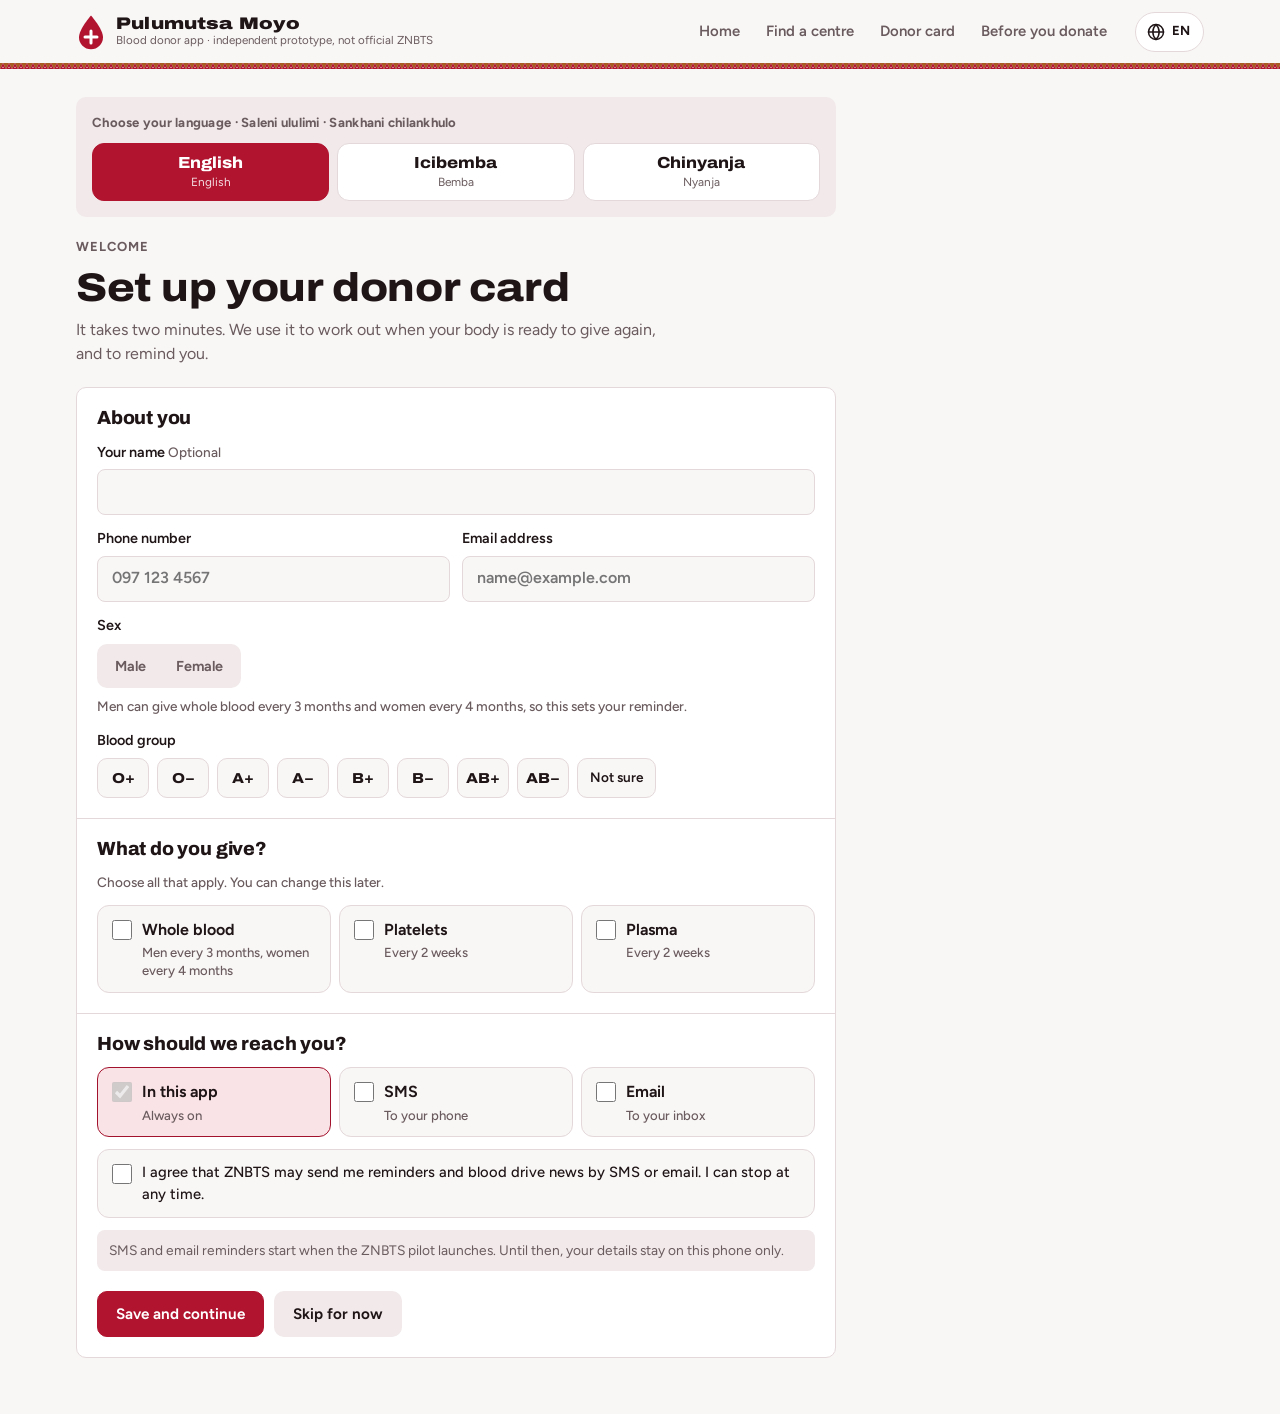
==== commit 401b0fe0: "Separate pages, drawn map fallback, Kitwe and Kabwe details" ====
--- a/index.html
+++ b/index.html
@@ -4,28 +4,25 @@
 <meta charset="utf-8">
 <meta name="viewport" content="width=device-width, initial-scale=1, viewport-fit=cover">
 <title>Pulumutsa Moyo</title>
-<meta name="description" content="Pulumutsa Moyo (Save a life): an independent prototype for a ZNBTS pilot. Donor card, blood centre map and reminders for whole blood, platelets and plasma. English, Icibemba, Chinyanja.">
+<meta name="description" content="Pulumutsa Moyo (Save a life): find a blood centre in Zambia, keep a donor card and get reminded when you can give again. English, Icibemba, Chinyanja.">
 <meta name="theme-color" content="#B0142F">
 <meta name="format-detection" content="telephone=no">
 <meta name="apple-mobile-web-app-capable" content="yes">
 <meta name="mobile-web-app-capable" content="yes">
 <meta name="apple-mobile-web-app-title" content="Pulumutsa Moyo">
-<meta name="apple-mobile-web-app-status-bar-style" content="default">
 <link rel="manifest" href="manifest.webmanifest">
 <link rel="icon" type="image/png" sizes="192x192" href="icons/icon-192.png">
 <link rel="apple-touch-icon" href="icons/apple-touch-icon.png">
 <link rel="preconnect" href="https://fonts.googleapis.com">
 <link rel="preconnect" href="https://fonts.gstatic.com" crossorigin>
 <link rel="stylesheet" href="https://fonts.googleapis.com/css2?family=Archivo:wdth,wght@100..125,600..900&family=Figtree:wght@400;500;600;700&family=IBM+Plex+Mono:wght@400;500;600&display=swap">
-<link rel="stylesheet" href="css/leaflet.css">
 <link rel="stylesheet" href="css/styles.css">
 </head>
-<body>
-
-<noscript><div class="noscript">This app needs JavaScript. On an iPhone, a downloaded file opens in a preview that can't run apps. Open the app from its web link in Safari or Chrome instead.</div></noscript>
+<body data-page="home">
+<noscript><div class="noscript">Pulumutsa Moyo needs JavaScript for the map, reminders and donor card. Turn it on in your browser settings.</div></noscript>
 <header class="topbar">
   <div class="topbar-inner">
-    <a class="brand" href="#home" aria-label="Pulumutsa Moyo">
+    <a class="brand" href="index.html" aria-label="Pulumutsa Moyo">
       <svg class="brand-mark" viewBox="0 0 30 36" aria-hidden="true">
         <path d="M15 1.5C15 1.5 3 15.2 3 23.2A12 12 0 0 0 27 23.2C27 15.2 15 1.5 15 1.5Z" fill="var(--accent)"/>
         <path d="M15 17v12M9 23h12" stroke="var(--on-accent)" stroke-width="3" stroke-linecap="round"/>
@@ -33,16 +30,14 @@
       <span class="brand-text"><b>Pulumutsa Moyo</b><small data-i18n="brand_sub">Blood donor app · independent prototype, not official ZNBTS</small></span>
     </a>
     <nav class="tabs" aria-label="Main">
-      <a href="#home" data-view="home" data-i18n="nav_home">Home</a>
-      <a href="#find" data-view="find" data-i18n="nav_find">Find a centre</a>
-      <a href="#remind" data-view="remind" data-i18n="nav_remind">Donor card</a>
-      <a href="#info" data-view="info" data-i18n="nav_info">Before you donate</a>
+      <a href="index.html" aria-current="page" data-i18n="nav_home">Home</a>
+      <a href="find.html" data-i18n="nav_find">Find a centre</a>
+      <a href="card.html" data-i18n="nav_remind">Donor card</a>
+      <a href="info.html" data-i18n="nav_info">Before you donate</a>
     </nav>
     <div class="lang">
       <button class="lang-btn" id="lang-btn" type="button" aria-haspopup="true" aria-expanded="false" aria-controls="lang-menu" data-i18n-aria="lang_label" aria-label="Language">
-        <svg viewBox="0 0 24 24" fill="none" stroke="currentColor" stroke-width="1.8" stroke-linecap="round" stroke-linejoin="round" aria-hidden="true">
-          <circle cx="12" cy="12" r="9"/><path d="M3 12h18M12 3c2.6 2.6 3.8 5.6 3.8 9s-1.2 6.4-3.8 9c-2.6-2.6-3.8-5.6-3.8-9S9.4 5.6 12 3z"/>
-        </svg>
+        <svg viewBox="0 0 24 24" fill="none" stroke="currentColor" stroke-width="1.8" stroke-linecap="round" stroke-linejoin="round" aria-hidden="true"><circle cx="12" cy="12" r="9"/><path d="M3 12h18M12 3c2.6 2.6 3.8 5.6 3.8 9s-1.2 6.4-3.8 9c-2.6-2.6-3.8-5.6-3.8-9S9.4 5.6 12 3z"/></svg>
         <span id="lang-code">EN</span>
       </button>
       <div class="lang-menu" id="lang-menu" role="menu" aria-labelledby="lang-btn" hidden>
@@ -65,405 +60,141 @@
 </header>
 
 <main id="main">
-
-  <!-- SIGN-UP / PROFILE -->
-  <section class="view welcome" id="view-welcome" hidden aria-labelledby="w-title">
-    <div class="lang-pick" role="group" aria-labelledby="lang-pick-label">
-      <p class="lang-pick-label" id="lang-pick-label">Choose your language · Saleni ululimi · Sankhani chilankhulo</p>
-      <div class="lang-options">
-        <button type="button" data-pick-lang="en" lang="en" aria-pressed="true"><b>English</b><small>English</small></button>
-        <button type="button" data-pick-lang="bem" lang="bem" aria-pressed="false"><b>Icibemba</b><small>Bemba</small></button>
-        <button type="button" data-pick-lang="ny" lang="ny" aria-pressed="false"><b>Chinyanja</b><small>Nyanja</small></button>
-      </div>
-    </div>
-    <div class="welcome-head">
-      <p class="eyebrow" id="w-eyebrow" data-i18n="welcome_eyebrow">Welcome</p>
-      <h1 id="w-title" data-i18n="welcome_title">Set up your donor card</h1>
-      <p id="w-intro" data-i18n="welcome_intro">It takes two minutes. We use it to work out when your body is ready to give again, and to remind you.</p>
-    </div>
-    <form class="panel profile-form" id="profile-form" novalidate>
-      <div class="form-section">
-        <h2 data-i18n="f_about">About you</h2>
-        <div class="form-grid">
-          <label class="field full" for="p-name"><span><span data-i18n="f_name">Your name</span> <small class="hint" data-i18n="f_optional">Optional</small></span>
-            <input class="input" id="p-name" type="text" autocomplete="name" maxlength="80">
-          </label>
-          <label class="field" for="p-phone"><span data-i18n="f_phone">Phone number</span>
-            <input class="input" id="p-phone" type="tel" inputmode="tel" autocomplete="tel" placeholder="097 123 4567">
-          </label>
-          <label class="field" for="p-email"><span data-i18n="f_email">Email address</span>
-            <input class="input" id="p-email" type="email" inputmode="email" autocomplete="email" autocapitalize="off" placeholder="name@example.com">
-          </label>
-        </div>
-        <fieldset class="fs">
-          <legend data-i18n="f_sex">Sex</legend>
-          <div class="segmented">
-            <label><input type="radio" name="sex" id="sex-m" value="m"><span data-i18n="sex_m">Male</span></label>
-            <label><input type="radio" name="sex" id="sex-f" value="f"><span data-i18n="sex_f">Female</span></label>
-          </div>
-          <p class="hint" id="sex-hint">Men can give whole blood every 3 months and women every 4 months, so this sets your reminder.</p>
-        </fieldset>
-        <div class="field" role="group" aria-labelledby="bg-label">
-          <span id="bg-label" data-i18n="f_bg">Blood group</span>
-          <div class="blood-types" id="p-bg"></div>
-        </div>
-      </div>
-
-      <div class="form-section">
-        <h2 data-i18n="f_types">What do you give?</h2>
-        <p class="hint" data-i18n="f_types_hint">Choose all that apply. You can change this later.</p>
-        <div class="checks">
-          <label class="check" for="pt-whole"><input type="checkbox" id="pt-whole"><span><span data-i18n="type_whole">Whole blood</span><small id="pt-whole-rule">Men every 3 months, women every 4 months</small></span></label>
-          <label class="check" for="pt-platelets"><input type="checkbox" id="pt-platelets"><span><span data-i18n="type_platelets">Platelets</span><small id="pt-platelets-rule">Every 2 weeks</small></span></label>
-          <label class="check" for="pt-plasma"><input type="checkbox" id="pt-plasma"><span><span data-i18n="type_plasma">Plasma</span><small id="pt-plasma-rule">Every 2 weeks</small></span></label>
-        </div>
-      </div>
-
-      <div class="form-section">
-        <h2 data-i18n="f_channels">How should we reach you?</h2>
-        <div class="checks">
-          <label class="check on locked" for="ch-app"><input type="checkbox" id="ch-app" checked disabled><span><span data-i18n="ch_app">In this app</span><small data-i18n="ch_app_hint">Always on</small></span></label>
-          <label class="check" for="ch-sms"><input type="checkbox" id="ch-sms"><span><span data-i18n="ch_sms">SMS</span><small data-i18n="ch_sms_hint">To your phone</small></span></label>
-          <label class="check" for="ch-email"><input type="checkbox" id="ch-email"><span><span data-i18n="ch_email">Email</span><small data-i18n="ch_email_hint">To your inbox</small></span></label>
-        </div>
-        <label class="check consent" for="p-consent"><input type="checkbox" id="p-consent"><span data-i18n="f_consent">I agree that ZNBTS may send me reminders and blood drive news by SMS or email. I can stop at any time.</span></label>
-        <p class="pilot-note" data-i18n="pilot_note">SMS and email reminders start when the ZNBTS pilot launches. Until then, your details stay on this phone only.</p>
-      </div>
-
-      <div class="form-actions">
-        <p class="err" id="p-error" role="alert" hidden></p>
-        <div class="btn-row">
-          <button class="btn btn-primary" type="submit" id="p-save">Save and continue</button>
-          <button class="btn btn-quiet" type="button" id="p-skip">Skip for now</button>
-        </div>
-      </div>
-    </form>
-  </section>
-
-  <!-- HOME -->
-  <section class="view" id="view-home" aria-labelledby="st-title">
-    <div class="banner" id="ready-banner" hidden>
-      <span data-i18n-html="banner_html"><b>You can give blood again.</b> Your reminder date has arrived.</span>
-      <a class="btn btn-sm btn-primary" href="#find" data-i18n="btn_find">Find a centre</a>
-    </div>
-
-    <div class="home-grid">
-      <div class="main-col">
-      <div class="status">
-        <div class="status-copy">
-          <p class="eyebrow" id="st-eyebrow">Your next donation</p>
-          <h1 id="st-title">Ready when you are</h1>
-          <p class="lead" id="st-lead">Give blood, log it on your donor card, and we'll remind you when you can give again.</p>
-          <div class="btn-row" id="st-actions"></div>
-        </div>
-        <figure class="bag" aria-hidden="true">
-          <svg viewBox="0 0 146 180">
-            <defs>
-              <clipPath id="bag-clip"><rect x="14" y="36" width="92" height="118" rx="20"/></clipPath>
-            </defs>
-            <circle cx="60" cy="9" r="5" class="bag-neck"/>
-            <path class="bag-neck" d="M49 36V22a4 4 0 0 1 4-4h14a4 4 0 0 1 4 4v14"/>
-            <rect class="bag-body" x="14" y="36" width="92" height="118" rx="20"/>
-            <rect class="bag-fill" id="bag-fill" x="14" y="36" width="92" height="118" clip-path="url(#bag-clip)"/>
-            <g clip-path="url(#bag-clip)">
-              <line class="bag-tick" x1="92" x2="106" y1="75.3" y2="75.3"/>
-              <line class="bag-tick" x1="92" x2="106" y1="114.7" y2="114.7"/>
-            </g>
-            <text class="bag-tick-label" x="110" y="78.3">300</text>
-            <text class="bag-tick-label" x="110" y="117.7">150</text>
-            <text class="bag-tick-label" x="110" y="43">450 ml</text>
-            <text class="bag-text" id="bag-text" x="60" y="104" text-anchor="middle">100%</text>
-            <path class="bag-tube" d="M60 154v14q0 8 8 8h14"/>
-          </svg>
-          <figcaption id="bag-cap">Full and ready</figcaption>
-        </figure>
-      </div>
-
-      <div class="panel invite">
-        <div class="invite-copy">
-          <h2 data-i18n="invite_title">Don't come alone</h2>
-          <p class="muted" data-i18n="invite_text">Ask a friend to come with you next time. The first time is easier with someone you know, and one unit can save up to three lives.</p>
-        </div>
-        <div class="btn-row">
-          <a class="btn btn-primary" id="wa-btn" href="https://wa.me/" target="_blank" rel="noopener">
-            <svg viewBox="0 0 24 24" fill="none" stroke="currentColor" stroke-width="2" stroke-linecap="round" stroke-linejoin="round" aria-hidden="true"><path d="M20 11.5a8 8 0 0 1-11.8 7L4 20l1.5-4A8 8 0 1 1 20 11.5z"/></svg>
-            <span data-i18n="btn_whatsapp">Share on WhatsApp</span>
-          </a>
-          <button class="btn" type="button" id="copy-btn">
-            <svg viewBox="0 0 24 24" fill="none" stroke="currentColor" stroke-width="2" stroke-linecap="round" stroke-linejoin="round" aria-hidden="true"><path d="M10 14a4 4 0 0 0 5.7 0l3-3a4 4 0 0 0-5.7-5.7l-1 1"/><path d="M14 10a4 4 0 0 0-5.7 0l-3 3a4 4 0 0 0 5.7 5.7l1-1"/></svg>
-            <span data-i18n="btn_copy">Copy link</span>
-          </button>
-        </div>
-      </div>
-      </div>
-
-      <div class="side">
-        <div class="panel nudge" id="home-nudge" hidden>
-          <p class="eyebrow" data-i18n="nav_remind">Donor card</p>
-          <p class="near-name" data-i18n="welcome_title">Set up your donor card</p>
-          <p class="near-meta" data-i18n="nudge_text">Add your details and how you donate so your reminder uses the right waiting time.</p>
-          <div class="btn-row"><a class="btn btn-sm btn-primary" href="#welcome" data-i18n="btn_add_details">Add my details</a></div>
-        </div>
-
-        <div class="panel near-card">
-          <div class="panel-head"><p class="eyebrow" data-i18n="eyebrow_nearest">Nearest centre</p><span class="chip" id="near-dist" hidden></span></div>
-          <div id="near-body"><p class="near-name">Find the blood centre closest to you</p><p class="near-meta">There is a ZNBTS centre in every province.</p></div>
-          <div class="btn-row">
-            <a class="btn btn-sm" href="#find" id="near-btn">Open the map</a>
-            <a class="btn btn-sm btn-quiet" id="near-dir" href="#" target="_blank" rel="noopener" data-i18n="btn_directions" hidden>Directions</a>
-          </div>
-        </div>
-
-        <div class="panel visit">
-          <h2 class="visit-title" data-i18n="visit_title">Your visit, about an hour</h2>
-          <ol class="visit-steps">
-            <li><span class="v-num" aria-hidden="true">1</span><div><p class="v-head"><b data-i18n="v1_t">Sign in</b><span class="v-min" id="v1-min">5–10 min</span></p><p class="v-desc" data-i18n="v1_d">Show your NRC and fill in a short form.</p></div></li>
-            <li><span class="v-num" aria-hidden="true">2</span><div><p class="v-head"><b data-i18n="v2_t">Quick check</b><span class="v-min" id="v2-min">10–15 min</span></p><p class="v-desc" data-i18n="v2_d">Weight, blood pressure and a finger prick for iron.</p></div></li>
-            <li class="v-give"><span class="v-num" aria-hidden="true">3</span><div><p class="v-head"><b data-i18n="v3_t">Give</b><span class="v-min" id="v3-min">about 10 min</span></p><p class="v-desc" data-i18n="v3_d">About 450 ml. You'll feel a quick pinch at the start.</p></div></li>
-            <li><span class="v-num" aria-hidden="true">4</span><div><p class="v-head"><b data-i18n="v4_t">Rest and snack</b><span class="v-min" id="v4-min">10–15 min</span></p><p class="v-desc" data-i18n="v4_d">Sit for a while and have the drink and snack they give you.</p></div></li>
-          </ol>
-        </div>
-      </div>
-    </div>
-
-    <section class="panel where" aria-labelledby="where-title">
-      <div class="where-big">
-        <b>40%</b>
-        <span data-i18n="where_mothers">Pregnant women with complications</span>
-      </div>
-      <div class="where-detail">
-        <h2 id="where-title" data-i18n="where_title">Where your blood goes</h2>
-        <p class="muted" data-i18n="where_lead">Most of it goes to mothers and young children.</p>
-        <div class="share-bar" role="img" data-i18n-aria="where_aria" aria-label="40% to pregnant women with complications, 20% to children under five, 40% to everyone else">
-          <span class="seg mothers" style="width:40%"></span><span class="seg children" style="width:20%"></span><span class="seg others" style="width:40%"></span>
-        </div>
-        <ul class="share-legend">
-          <li><i class="sw mothers"></i><b>40%</b><span data-i18n="where_mothers">Pregnant women with complications</span></li>
-          <li><i class="sw children"></i><b>20%</b><span data-i18n="where_children">Children under five</span></li>
-          <li><i class="sw others"></i><b>40%</b><span data-i18n="where_others">Everyone else: sickle cell, cancer, surgery and accidents</span></li>
-        </ul>
-        <p class="source" data-i18n="where_src">Figures from ZNBTS, shared during the Ama Hero donor campaign.</p>
-      </div>
+<div class="view">
+<div class="banner" id="ready-banner" hidden>
+  <span data-i18n-html="banner_html"><b>You can give blood again.</b> Your reminder date has arrived.</span>
+  <a class="btn btn-sm btn-primary" href="find.html" data-i18n="btn_find">Find a centre</a>
+</div>
+
+<div class="home-grid">
+  <div class="main-col">
+    <section class="status" aria-labelledby="st-title">
+      <div class="status-copy">
+        <p class="eyebrow" id="st-eyebrow" data-i18n="eyebrow_next">Your next donation</p>
+        <h1 id="st-title" data-i18n="ready_title">You can give blood today</h1>
+        <p class="lead" id="st-lead">When you give, log it here. We'll count the days and tell you when your body is ready again.</p>
+        <div class="btn-row" id="st-actions"><a class="btn btn-primary" href="find.html" data-i18n="btn_find">Find a centre</a><a class="btn" href="card.html" data-i18n="btn_log_past">Log a past donation</a></div>
+      </div>
+      <figure class="bag" aria-hidden="true">
+        <svg viewBox="0 0 146 180">
+          <defs><clipPath id="bag-clip"><rect x="14" y="36" width="92" height="118" rx="20"/></clipPath></defs>
+          <circle cx="60" cy="9" r="5" class="bag-neck"/>
+          <path class="bag-neck" d="M49 36V22a4 4 0 0 1 4-4h14a4 4 0 0 1 4 4v14"/>
+          <rect class="bag-body" x="14" y="36" width="92" height="118" rx="20"/>
+          <rect class="bag-fill" id="bag-fill" x="14" y="36" width="92" height="118" clip-path="url(#bag-clip)"/>
+          <g clip-path="url(#bag-clip)">
+            <line class="bag-tick" x1="92" x2="106" y1="75.3" y2="75.3"/>
+            <line class="bag-tick" x1="92" x2="106" y1="114.7" y2="114.7"/>
+          </g>
+          <text class="bag-tick-label" x="110" y="78.3">300</text>
+          <text class="bag-tick-label" x="110" y="117.7">150</text>
+          <text class="bag-tick-label" x="110" y="43">450 ml</text>
+          <text class="bag-text" id="bag-text" x="60" y="104" text-anchor="middle">100%</text>
+          <path class="bag-tube" d="M60 154v14q0 8 8 8h14"/>
+        </svg>
+        <figcaption id="bag-cap" data-i18n="cap_full">Topped up</figcaption>
+      </figure>
     </section>
 
-    <div class="panel">
-      <div class="panel-head"><h2 data-i18n="goal_title">Zambia's blood goal</h2><span class="chip" data-i18n="goal_chip">Units per year</span></div>
-      <p class="muted" data-i18n="goal_text">Zambia collected 130,000 units in 2023. ZNBTS's Ama Hero campaign is aiming for 400,000 a year by 2026. Every regular donor moves the first bar.</p>
-      <div class="goal-bars">
-        <div class="goal-row">
-          <div class="goal-label"><span data-i18n="goal_collected">Collected in 2023</span><span class="mono">130,000</span></div>
-          <div class="goal-track"><div class="goal-bar" style="width:32.5%"></div></div>
-        </div>
-        <div class="goal-row">
-          <div class="goal-label"><span data-i18n="goal_target">Target for 2026</span><span class="mono">400,000</span></div>
-          <div class="goal-track"><div class="goal-bar target" style="width:100%"></div></div>
-        </div>
-      </div>
-      <p class="source" data-i18n="goal_src">Source: Presidential Delivery Unit and ZNBTS.</p>
-    </div>
-  </section>
-
-  <!-- FIND -->
-  <section class="view" id="view-find" hidden aria-labelledby="find-title">
-    <div class="find-head">
-      <h1 id="find-title" data-i18n="find_title">Find a blood centre</h1>
-      <p data-i18n="find_intro">ZNBTS has a blood centre in every province. In Lusaka it's at UTH on Nationalist Road. Pick your town, or use your location, to see the closest one first.</p>
-      <div class="find-controls">
-        <button class="btn btn-primary" id="locate" type="button">
-          <svg viewBox="0 0 24 24" fill="none" stroke="currentColor" stroke-width="2" stroke-linecap="round" aria-hidden="true"><circle cx="12" cy="12" r="4"/><path d="M12 2v3M12 19v3M2 12h3M19 12h3"/></svg>
-          <span data-i18n="btn_locate">Use my location</span>
-        </button>
-        <span class="or" data-i18n="or">or</span>
-        <select class="input" id="near" data-i18n-aria="choose_town" aria-label="Choose your town"></select>
-      </div>
-    </div>
-
-    <div class="find-grid">
-      <div id="map" class="map" role="region" data-i18n-aria="map_aria" aria-label="Map of ZNBTS blood centres"></div>
-      <div class="list-wrap">
-        <p class="list-note" data-i18n="list_note">Outside Lusaka, pins mark the town, not the building. Phone ahead before a long trip.</p>
-        <ul class="centre-list" id="centre-list"></ul>
-      </div>
-    </div>
-
-    <div class="drives">
-      <h3 data-i18n="drives_title">Mobile blood drives</h3>
-      <p data-i18n="drives_text">A study at the Lusaka centre found about 90% of its blood came from mobile drives at schools, colleges and universities. If your school, church or workplace wants a drive, ask your nearest centre.</p>
-      <p><a href="https://www.facebook.com/p/Zambia-National-Blood-Transfusion-Service-100077769844561/" target="_blank" rel="noopener" data-i18n="fb_link">ZNBTS on Facebook</a></p>
-    </div>
-  </section>
-
-  <!-- DONOR CARD -->
-  <section class="view" id="view-remind" hidden aria-labelledby="remind-title">
-    <div class="find-head">
-      <h1 id="remind-title" data-i18n="remind_title">My donor card</h1>
-      <p data-i18n="remind_intro">Your details, your donations and your next date to give.</p>
-    </div>
-
-    <div class="remind-grid">
-      <div class="panel">
-        <div class="profile" id="profile-box"></div>
-        <p class="list-note" id="profile-nudge" data-i18n="card_no_profile" hidden>Add your details so we can set the right reminder for you.</p>
-        <p class="small sex-note" id="sex-note" hidden></p>
-        <p class="small muted" id="profile-reminders"></p>
-        <div class="card-img">
-          <p class="card-img-head"><b data-i18n="card_img_title">Your card as a picture</b><span class="small muted" data-i18n="card_img_text">Save it to your gallery. The QR code takes friends straight to this app.</span></p>
-          <canvas id="card-canvas" width="1080" height="680" role="img" aria-label="Donor card"></canvas>
-        </div>
-        <div class="btn-row">
-          <button class="btn btn-sm btn-primary" type="button" id="card-save">
-            <svg viewBox="0 0 24 24" fill="none" stroke="currentColor" stroke-width="2" stroke-linecap="round" stroke-linejoin="round" aria-hidden="true"><path d="M12 4v11M7 10l5 5 5-5M5 20h14"/></svg>
-            <span data-i18n="btn_save_card">Save or share image</span>
-          </button>
-          <a class="btn btn-sm" href="#welcome" id="profile-btn">Edit profile</a>
-        </div>
-      </div>
-
-      <div class="panel">
-        <p class="eyebrow" data-i18n="eyebrow_next_reminder">Next donation</p>
-        <div>
-          <p class="next-date" id="next-date"></p>
-          <p class="next-rel" id="next-rel"></p>
-        </div>
-        <p class="small muted" id="next-basis" hidden></p>
-        <div class="btn-row">
-          <button class="btn btn-primary" id="ics-btn" type="button">
-            <svg viewBox="0 0 24 24" fill="none" stroke="currentColor" stroke-width="2" stroke-linecap="round" stroke-linejoin="round" aria-hidden="true"><rect x="3" y="5" width="18" height="16" rx="3"/><path d="M3 10h18M8 3v4M16 3v4"/></svg>
-            <span data-i18n="btn_ics">Add to calendar</span>
-          </button>
-          <a class="btn" id="gcal-btn" href="#" target="_blank" rel="noopener">Google Calendar</a>
-          <button class="btn btn-quiet" id="notify-btn" type="button">
-            <svg viewBox="0 0 24 24" fill="none" stroke="currentColor" stroke-width="2" stroke-linecap="round" stroke-linejoin="round" aria-hidden="true"><path d="M6 16V11a6 6 0 0 1 12 0v5l2 2H4z"/><path d="M10 21h4"/></svg>
-            <span id="notify-label">Turn on notifications</span>
-          </button>
-        </div>
-        <p class="notify-status" id="notify-status"></p>
-      </div>
-
-      <div class="panel">
-        <p class="eyebrow" data-i18n="eyebrow_log">Log a donation</p>
-        <form class="form-grid" id="log-form" novalidate>
-          <fieldset class="fs full">
-            <legend data-i18n="label_type">Type of donation</legend>
-            <div class="segmented log-type" id="log-type">
-              <label><input type="radio" name="log-type" id="lt-whole" value="whole" checked><span data-i18n="type_whole">Whole blood</span></label>
-              <label><input type="radio" name="log-type" id="lt-platelets" value="platelets"><span data-i18n="type_platelets">Platelets</span></label>
-              <label><input type="radio" name="log-type" id="lt-plasma" value="plasma"><span data-i18n="type_plasma">Plasma</span></label>
-            </div>
-          </fieldset>
-          <label class="field" for="log-date"><span data-i18n="label_date">Date you donated</span>
-            <input class="input" type="date" id="log-date" required>
-          </label>
-          <label class="field" for="log-centre"><span data-i18n="label_where">Where</span>
-            <select class="input" id="log-centre"></select>
-          </label>
-          <div class="full btn-row">
-            <button class="btn btn-primary" type="submit" data-i18n="btn_save">Save donation</button>
-            <button class="btn btn-quiet" type="button" id="today-btn" data-i18n="btn_today">I donated today</button>
-          </div>
-          <p class="full err" id="log-error" role="alert" hidden></p>
-        </form>
-      </div>
-
-      <div class="panel">
-        <div class="panel-head"><p class="eyebrow" data-i18n="eyebrow_history">History</p><span class="small muted" data-i18n="device_only">Only on this phone</span></div>
-        <div class="type-stats" id="type-stats"></div>
-        <ul class="history" id="history"></ul>
-        <div class="danger-zone">
-          <span class="small muted" data-i18n="switching">New phone? Your history won't move with you yet.</span>
-          <div class="confirm" id="clear-wrap"></div>
-        </div>
-      </div>
-    </div>
-  </section>
-
-  <!-- INFO -->
-  <section class="view" id="view-info" hidden aria-labelledby="info-title">
-    <div class="find-head">
-      <h1 id="info-title" data-i18n="info_title">Before you donate</h1>
-      <p data-i18n="info_intro">Plan for about an hour. The needle part takes around ten minutes. Staff check everyone before they give, and they have the final say.</p>
-    </div>
-
-    <h2 data-i18n="ways_title">Ways to donate</h2>
-    <div class="ways">
-      <article class="panel way whole">
-        <h3><span class="dot"></span><span data-i18n="type_whole">Whole blood</span></h3>
-        <p data-i18n="whole_what">The most common donation. About 450 ml of blood is collected.</p>
-        <dl class="facts">
-          <div><dt data-i18n="way_often">How often</dt><dd id="often-whole">Men every 3 months, women every 4 months</dd></div>
-          <div><dt data-i18n="way_time">Takes</dt><dd data-i18n="whole_time">About 10 minutes with the needle</dd></div>
-          <div><dt data-i18n="way_helps">Helps</dt><dd data-i18n="whole_helps">Mothers who bleed in childbirth, children with severe anaemia, and accident and surgery patients.</dd></div>
-        </dl>
-      </article>
-      <article class="panel way platelets">
-        <h3><span class="dot"></span><span data-i18n="type_platelets">Platelets</span></h3>
-        <p data-i18n="plt_what">A machine collects only your platelets and returns the rest of your blood to you. This is called apheresis.</p>
-        <dl class="facts">
-          <div><dt data-i18n="way_often">How often</dt><dd id="often-platelets">Every 2 weeks</dd></div>
-          <div><dt data-i18n="way_time">Takes</dt><dd data-i18n="plt_time">1 to 2 hours</dd></div>
-          <div><dt data-i18n="way_helps">Helps</dt><dd data-i18n="plt_helps">Platelets help blood to clot. They are used for patients with cancer, leukaemia and severe bleeding.</dd></div>
-        </dl>
-      </article>
-      <article class="panel way plasma">
-        <h3><span class="dot"></span><span data-i18n="type_plasma">Plasma</span></h3>
-        <p data-i18n="pls_what">Plasma is the liquid part of your blood. It is also collected by apheresis.</p>
-        <dl class="facts">
-          <div><dt data-i18n="way_often">How often</dt><dd id="often-plasma">Every 2 weeks</dd></div>
-          <div><dt data-i18n="way_time">Takes</dt><dd data-i18n="pls_time">About 1 hour</dd></div>
-          <div><dt data-i18n="way_helps">Helps</dt><dd data-i18n="pls_helps">Patients with severe burns, heavy bleeding, and liver or clotting problems.</dd></div>
-        </dl>
-      </article>
-    </div>
-    <p class="ways-note" data-i18n="ways_note">Platelet and plasma donation may only be available at some centres. Ask your nearest centre.</p>
-
-    <div class="info-grid">
-      <div class="panel">
-        <h2 data-i18n="info_who_h">Who can usually give</h2>
-        <ul class="ticks">
-          <li data-i18n="who1">You are aged 16 to 65</li><li data-i18n="who2">You weigh at least 50 kg</li><li data-i18n="who3">You feel well on the day</li><li data-i18n="who4">You consider your blood safe to give to a patient</li>
-        </ul>
-        <p class="small muted" data-i18n="who_note">On arrival the team checks your weight, blood pressure and haemoglobin (iron level) with a quick finger prick.</p>
-      </div>
-      <div class="panel">
-        <h2 data-i18n="info_before_h">Before you go</h2>
-        <ul class="ticks">
-          <li data-i18n="b1">Eat a proper meal in the 3 to 4 hours before</li><li data-i18n="b6">In the days before, eat iron-rich food such as beans, kapenta, eggs, meat and dark green vegetables like rape or pumpkin leaves</li><li data-i18n="b2">Drink plenty of water</li><li data-i18n="b3">Avoid alcohol the day before</li><li data-i18n="b4">Carry your NRC or another photo ID</li><li data-i18n="b5">Wear a top with sleeves that roll up easily</li>
-        </ul>
-      </div>
-      <div class="panel">
-        <h2 data-i18n="info_after_h">After you donate</h2>
-        <ul class="ticks">
-          <li data-i18n="a1">Rest for 10 to 15 minutes and take the drink and snack offered</li><li data-i18n="a2">Drink extra fluids for the next 24 hours</li><li data-i18n="a3">Skip heavy lifting and hard exercise for the rest of the day</li><li data-i18n="a4">If you feel faint, sit or lie down with your feet raised</li><li data-i18n="a5">Log the donation on your donor card so your reminder stays accurate</li>
-        </ul>
-      </div>
-      <div class="panel">
-        <h2 data-i18n="info_ask_h">Check with the team first if you</h2>
-        <ul class="ticks ask">
-          <li data-i18n="k1">Have a fever, cough or feel unwell</li><li data-i18n="k2">Have had malaria recently</li><li data-i18n="k6">Have had a vaccination recently</li><li data-i18n="k3">Are pregnant or have recently given birth</li><li data-i18n="k4">Had a tattoo, piercing, surgery or a transfusion recently</li><li data-i18n="k5">Take regular medication</li>
-        </ul>
-      </div>
-    </div>
-    <div class="panel about">
-      <h3 data-i18n="about_h">About this app</h3>
-      <p data-i18n="about_p">Pulumutsa Moyo is an independent prototype, built for a pilot with the Zambia National Blood Transfusion Service (ZNBTS). It isn't an official ZNBTS app yet. The donation rules and health advice come from public sources, and ZNBTS staff will check them before launch. The Lusaka pin sits at UTH; the others mark the town. Everything you enter stays on this phone.</p>
-    </div>
-  </section>
+    <section class="invite" aria-labelledby="invite-title">
+      <div class="invite-copy">
+        <h2 id="invite-title" data-i18n="invite_title">Don't come alone</h2>
+        <p data-i18n="invite_text">Ask a friend to come with you next time. The first time is easier with someone you know, and one unit can save up to three lives.</p>
+      </div>
+      <div class="btn-row">
+        <a class="btn btn-primary" id="wa-btn" href="https://wa.me/" target="_blank" rel="noopener">
+          <svg viewBox="0 0 24 24" fill="none" stroke="currentColor" stroke-width="2" stroke-linecap="round" stroke-linejoin="round" aria-hidden="true"><path d="M20 11.5a8 8 0 0 1-11.8 7L4 20l1.5-4A8 8 0 1 1 20 11.5z"/></svg>
+          <span data-i18n="btn_whatsapp">Share on WhatsApp</span>
+        </a>
+        <button class="btn" type="button" id="copy-btn">
+          <svg viewBox="0 0 24 24" fill="none" stroke="currentColor" stroke-width="2" stroke-linecap="round" stroke-linejoin="round" aria-hidden="true"><path d="M10 14a4 4 0 0 0 5.7 0l3-3a4 4 0 0 0-5.7-5.7l-1 1"/><path d="M14 10a4 4 0 0 0-5.7 0l-3 3a4 4 0 0 0 5.7 5.7l1-1"/></svg>
+          <span data-i18n="btn_copy">Copy link</span>
+        </button>
+      </div>
+    </section>
+  </div>
+
+  <div class="side">
+    <div class="panel nudge" id="home-nudge" hidden>
+      <h2 class="ph" data-i18n="welcome_title">Set up your donor card</h2>
+      <p class="near-meta" data-i18n="nudge_text">Add your details and how you donate so your reminder uses the right waiting time.</p>
+      <div class="btn-row"><a class="btn btn-sm btn-primary" href="start.html" data-i18n="btn_add_details">Add my details</a></div>
+    </div>
+
+    <div class="panel near-card">
+      <div class="panel-head"><h2 class="ph" data-i18n="eyebrow_nearest">Nearest centre</h2><span class="chip" id="near-dist" hidden></span></div>
+      <div id="near-body"><p class="near-name" data-i18n="near_find_title">Find the blood centre closest to you</p><p class="near-meta" data-i18n="near_find_meta">There is a ZNBTS centre in every province.</p></div>
+      <div class="btn-row">
+        <a class="btn btn-sm" href="find.html" id="near-btn" data-i18n="btn_open_map">Open the map</a>
+        <a class="btn btn-sm btn-quiet" id="near-dir" href="find.html" target="_blank" rel="noopener" data-i18n="btn_directions" hidden>Directions</a>
+      </div>
+    </div>
+
+    <section class="visit" aria-labelledby="visit-title">
+      <h2 id="visit-title" class="visit-title" data-i18n="visit_title">Your visit, about an hour</h2>
+      <ol class="visit-steps">
+        <li><span class="v-num" aria-hidden="true">1</span><div><p class="v-head"><b data-i18n="v1_t">Sign in</b><span class="v-min" id="v1-min">5–10 min</span></p><p class="v-desc" data-i18n="v1_d">Show your NRC and fill in a short form.</p></div></li>
+        <li><span class="v-num" aria-hidden="true">2</span><div><p class="v-head"><b data-i18n="v2_t">Quick check</b><span class="v-min" id="v2-min">10–15 min</span></p><p class="v-desc" data-i18n="v2_d">Weight, blood pressure and a finger prick for iron.</p></div></li>
+        <li class="v-give"><span class="v-num" aria-hidden="true">3</span><div><p class="v-head"><b data-i18n="v3_t">Give</b><span class="v-min" id="v3-min">about 10 min</span></p><p class="v-desc" data-i18n="v3_d">About 450 ml. You'll feel a quick pinch at the start.</p></div></li>
+        <li><span class="v-num" aria-hidden="true">4</span><div><p class="v-head"><b data-i18n="v4_t">Rest and snack</b><span class="v-min" id="v4-min">10–15 min</span></p><p class="v-desc" data-i18n="v4_d">Sit for a while and have the drink and snack they give you.</p></div></li>
+      </ol>
+    </section>
+  </div>
+</div>
+
+<section class="where" aria-labelledby="where-title">
+  <div class="where-big">
+    <b>40%</b>
+    <span data-i18n="where_mothers">Pregnant women with complications</span>
+  </div>
+  <div class="where-detail">
+    <h2 id="where-title" data-i18n="where_title">Where your blood goes</h2>
+    <p class="muted" data-i18n="where_lead">Most of it goes to mothers and young children.</p>
+    <div class="share-bar" role="img" data-i18n-aria="where_aria" aria-label="40% to pregnant women with complications, 20% to children under five, 40% to everyone else">
+      <span class="seg mothers" style="width:40%"></span><span class="seg children" style="width:20%"></span><span class="seg others" style="width:40%"></span>
+    </div>
+    <ul class="share-legend">
+      <li><i class="sw mothers"></i><b>40%</b><span data-i18n="where_mothers">Pregnant women with complications</span></li>
+      <li><i class="sw children"></i><b>20%</b><span data-i18n="where_children">Children under five</span></li>
+      <li><i class="sw others"></i><b>40%</b><span data-i18n="where_others">Everyone else: sickle cell, cancer, surgery and accidents</span></li>
+    </ul>
+    <p class="source" data-i18n="where_src">Figures from ZNBTS, shared during the Ama Hero donor campaign.</p>
+  </div>
+</section>
+
+<section class="goal" aria-labelledby="goal-title">
+  <div class="panel-head"><h2 id="goal-title" data-i18n="goal_title">Zambia's blood goal</h2><span class="chip" data-i18n="goal_chip">Units per year</span></div>
+  <p class="muted" data-i18n="goal_text">Zambia collected 130,000 units in 2023. ZNBTS's Ama Hero campaign is aiming for 400,000 a year by 2026. Every regular donor moves the first bar.</p>
+  <div class="goal-bars">
+    <div class="goal-row">
+      <div class="goal-label"><span data-i18n="goal_collected">Collected in 2023</span><span class="mono">130,000</span></div>
+      <div class="goal-track"><div class="goal-bar" style="width:32.5%"></div></div>
+    </div>
+    <div class="goal-row">
+      <div class="goal-label"><span data-i18n="goal_target">Target for 2026</span><span class="mono">400,000</span></div>
+      <div class="goal-track"><div class="goal-bar target" style="width:100%"></div></div>
+    </div>
+  </div>
+  <p class="source" data-i18n="goal_src">Source: Presidential Delivery Unit and ZNBTS.</p>
+</section>
+
+</div>
 </main>
 
 <nav class="tabbar" aria-label="Main">
-  <a href="#home" data-view="home">
+  <a href="index.html" aria-current="page">
     <svg viewBox="0 0 24 24" fill="none" stroke="currentColor" stroke-width="1.8" stroke-linecap="round" stroke-linejoin="round" aria-hidden="true"><path d="M12 3s-7 7.6-7 12a7 7 0 0 0 14 0c0-4.4-7-12-7-12z"/></svg>
     <span data-i18n="tab_home">Home</span>
   </a>
-  <a href="#find" data-view="find">
+  <a href="find.html">
     <svg viewBox="0 0 24 24" fill="none" stroke="currentColor" stroke-width="1.8" stroke-linecap="round" stroke-linejoin="round" aria-hidden="true"><path d="M12 21s-6.5-6-6.5-11a6.5 6.5 0 0 1 13 0C18.5 15 12 21 12 21z"/><circle cx="12" cy="10" r="2.3"/></svg>
     <span data-i18n="tab_find">Find</span>
   </a>
-  <a href="#remind" data-view="remind">
+  <a href="card.html">
     <svg viewBox="0 0 24 24" fill="none" stroke="currentColor" stroke-width="1.8" stroke-linecap="round" stroke-linejoin="round" aria-hidden="true"><rect x="3" y="5" width="18" height="14" rx="2.5"/><circle cx="8.5" cy="11" r="2"/><path d="M5.5 16c.6-1.5 1.7-2.2 3-2.2s2.4.7 3 2.2M14 10h4M14 13.5h3"/></svg>
     <span data-i18n="tab_remind">Card</span>
   </a>
-  <a href="#info" data-view="info">
+  <a href="info.html">
     <svg viewBox="0 0 24 24" fill="none" stroke="currentColor" stroke-width="1.8" stroke-linecap="round" stroke-linejoin="round" aria-hidden="true"><rect x="5" y="4" width="14" height="17" rx="2.5"/><path d="M9 4.5V3h6v1.5M9 11l2 2 4-4M9 17h6"/></svg>
     <span data-i18n="tab_info">Before</span>
   </a>
@@ -471,8 +202,6 @@
 
 <div class="toast" id="toast" role="status" aria-live="polite"><span id="toast-msg"></span><button type="button" id="toast-action" hidden></button></div>
 
-<script src="js/vendor/leaflet.js"></script>
-<script src="js/vendor/qrcode.js"></script>
 <script src="js/i18n.js"></script>
 <script src="js/data.js"></script>
 <script src="js/app.js"></script>
--- a/css/styles.css
+++ b/css/styles.css
@@ -1,5 +1,4 @@
-/* Pulumutsa Moyo styles.
-   Layout: an app shell. Sticky top bar with a language switch, one view at a time, tab bar along the bottom on phones and in the top bar on desktop. The map and the centre list sit side by side on wide screens. */
+/* Pulumutsa Moyo */
 :root {
   --bg: #F9F6F6;
   --surface: #FFFFFF;
@@ -33,8 +32,8 @@
   --step-3: clamp(1.75rem, 1.3rem + 2vw, 2.5rem);
   --step-4: clamp(2.5rem, 1.8rem + 3.4vw, 4rem);
 
-  --radius: 16px;
-  --radius-sm: 10px;
+  --radius: 10px;
+  --radius-sm: 8px;
   --gutter: 16px;
   --tabbar-h: 64px;
   color-scheme: light;
@@ -78,8 +77,6 @@
 input[type="date"].input { line-height: 44px; text-align: left; }
 input[type="date"]::-webkit-date-and-time-value { text-align: left; margin: 0; }
 input[type="date"]::-webkit-calendar-picker-indicator { opacity: .6; }
-.framed #locate, .framed .find-controls .or, .framed #ics-btn, .framed #notify-btn { display: none !important; }
-.framed #gcal-btn { background: var(--accent); border-color: var(--accent); color: var(--on-accent); }
 .noscript { margin: 16px; padding: 16px 18px; border-radius: 14px; background: var(--accent-soft); color: var(--ink); font-weight: 600; }
 :focus-visible { outline: 2px solid var(--accent-text); outline-offset: 2px; border-radius: 6px; }
 
@@ -119,10 +116,10 @@
 .tabs { display: none; gap: 2px; flex: none; }
 .tabs a {
   text-decoration: none; color: var(--muted); font-weight: 600; font-size: .93rem; white-space: nowrap;
-  padding: 8px 12px; border-radius: 999px;
-}
-.tabs a:hover { color: var(--ink); background: var(--sunk); }
-.tabs a[aria-current="page"] { color: var(--accent-text); background: var(--accent-soft); }
+  padding: 10px 12px; border-radius: 0; box-shadow: inset 0 -2px 0 transparent;
+}
+.tabs a:hover { color: var(--ink); }
+.tabs a[aria-current="page"] { color: var(--accent-text); box-shadow: inset 0 -2px 0 var(--accent-text); }
 
 /* Language switch */
 .lang { position: relative; flex: none; }
@@ -183,7 +180,7 @@
 .panel-head { display: flex; align-items: baseline; justify-content: space-between; gap: 12px; flex-wrap: wrap; }
 .btn {
   display: inline-flex; align-items: center; justify-content: center; gap: 8px;
-  min-height: 46px; padding: 6px 18px; border-radius: 999px; text-align: center; line-height: 1.25;
+  min-height: 46px; padding: 6px 18px; border-radius: 10px; text-align: center; line-height: 1.25;
   border: 1px solid var(--line); background: var(--surface); color: var(--ink);
   font-weight: 650; font-size: .95rem; text-decoration: none; cursor: pointer;
   transition: background .15s, border-color .15s, transform .1s;
@@ -216,7 +213,7 @@
 
 .status {
   position: relative; overflow: hidden;
-  background: var(--surface); border: 1px solid var(--line); border-radius: 22px;
+  background: var(--surface); border: 1px solid var(--line); border-radius: 14px;
   padding: 24px; display: grid; grid-template-columns: 1fr; gap: 22px; box-shadow: var(--shadow);
 }
 @media (min-width: 560px) { .status { grid-template-columns: minmax(0, 1fr) 150px; align-items: center; padding: 30px; } }
@@ -284,7 +281,8 @@
 .centre h3 { font-size: 1.02rem; line-height: 1.3; }
 .centre .town { color: var(--muted); font-size: .9rem; }
 .centre .btn-row { margin-top: 4px; gap: 8px; }
-.drives { display: grid; gap: 6px; border-left: 3px solid var(--copper); padding: 4px 0 4px 14px; }
+.drives { display: grid; gap: 8px; padding-top: 18px; border-top: 1px solid var(--line); }
+.drives h2 { font-size: var(--step-1); font-stretch: 100%; }
 .drives p { color: var(--muted); max-width: 70ch; }
 
 /* Map pins and popups */
@@ -318,7 +316,7 @@
 .leaflet-tooltip.pin-label::before { display: none; }
 .zm-outline { fill: none; stroke: var(--accent-text); stroke-width: 2; stroke-opacity: .7; }
 
-/* ---------- Reminder ---------- */
+/* ---------- Card page: next date, log, history ---------- */
 .remind-grid { display: grid; gap: 20px; }
 @media (min-width: 900px) { .remind-grid { grid-template-columns: minmax(0, 1fr) minmax(0, 1fr); align-items: start; } }
 .next-date { font-family: var(--font-display); font-stretch: 125%; font-weight: 900; font-size: var(--step-3); line-height: 1.05; letter-spacing: -.01em; }
@@ -326,11 +324,11 @@
 .form-grid { display: grid; gap: 12px; }
 @media (min-width: 520px) { .form-grid { grid-template-columns: minmax(0, 1fr) minmax(0, 1fr); } .form-grid .full { grid-column: 1 / -1; } }
 
-.segmented { display: inline-flex; padding: 4px; border-radius: 999px; background: var(--sunk); gap: 2px; flex-wrap: wrap; border: 0; margin: 0; justify-self: start; max-width: 100%; }
+.segmented { display: inline-flex; padding: 4px; border-radius: 10px; background: var(--sunk); gap: 2px; flex-wrap: wrap; border: 0; margin: 0; justify-self: start; max-width: 100%; }
 .segmented legend { position: absolute; width: 1px; height: 1px; overflow: hidden; clip: rect(0 0 0 0); }
 .segmented label { position: relative; }
 .segmented input { position: absolute; opacity: 0; inset: 0; cursor: pointer; }
-.segmented span { display: block; padding: 7px 14px; border-radius: 999px; font-weight: 650; font-size: .9rem; color: var(--muted); white-space: nowrap; }
+.segmented span { display: block; padding: 7px 14px; border-radius: 7px; font-weight: 650; font-size: .9rem; color: var(--muted); white-space: nowrap; }
 .segmented input:checked + span { background: var(--surface); color: var(--ink); box-shadow: 0 1px 3px rgba(0,0,0,.12); }
 .segmented input:focus-visible + span { outline: 2px solid var(--accent-text); outline-offset: 1px; }
 
@@ -376,7 +374,8 @@
 .ticks.ask li::before {
   background: var(--accent-soft) url("data:image/svg+xml,%3Csvg xmlns='http://www.w3.org/2000/svg' viewBox='0 0 24 24' fill='none' stroke='%23A3122C' stroke-width='3' stroke-linecap='round'%3E%3Cpath d='M12 6v8M12 18.5v.01'/%3E%3C/svg%3E") center / 14px no-repeat;
 }
-.about { background: var(--sunk); border: 0; }
+.about { display: grid; gap: 8px; background: var(--sunk); border-radius: var(--radius); padding: 18px 20px; }
+.about h2 { font-size: var(--step-1); font-stretch: 100%; }
 .about p { color: var(--muted); max-width: 72ch; }
 
 /* ---------- Banner + toast ---------- */
@@ -465,7 +464,7 @@
 .history .h-mid { display: flex; flex-wrap: wrap; gap: 4px 8px; align-items: center; min-width: 0; }
 .log-type { justify-self: start; }
 
-/* ---------- Home additions ---------- */
+/* ---------- Home: nudge and invite ---------- */
 .nudge { border-color: var(--accent-text); }
 .invite { display: grid; gap: 14px; }
 @media (min-width: 760px) { .invite { grid-template-columns: minmax(0, 1fr) auto; align-items: center; } }
@@ -487,9 +486,7 @@
 .facts dd { margin: 0; font-size: .93rem; }
 .ways-note { color: var(--muted); font-size: .88rem; }
 
-/* ---------- Chitenge band ----------
-   A zigzag of red and copper triangles, after the patterns on chitenge cloth.
-   Used sparingly: under the header and across the top of the hero and the card picture. */
+/* Chitenge band: under the header and along the top of the hero */
 .topbar { border-bottom: 0; }
 .topbar::after { content: ""; display: block; height: 6px; background: var(--band) repeat-x left center / 12px 6px; }
 .status { padding-top: 34px; }
@@ -537,6 +534,27 @@
 .centre .phone small { font-family: var(--font-body); color: var(--muted); }
 .drives a { font-weight: 650; }
 
-/* Home: the hero and the invite share the wide column, so neither column runs short. */
+/* Home: hero and invite stack in the wide column */
 .main-col { display: grid; gap: 20px; align-content: start; min-width: 0; }
 .main-col .invite { grid-template-columns: 1fr; }
+
+/* Sections without a card around them */
+.ph { font-size: var(--step-1); font-stretch: 100%; }
+.panel-head h2 { font-size: var(--step-1); font-stretch: 100%; }
+.visit { display: grid; gap: 16px; padding-top: 18px; border-top: 1px solid var(--line); }
+.where { display: grid; padding: 26px 0 0; border-top: 2px solid var(--ink); }
+@media (min-width: 760px) { .where { padding: 30px 0 0; } }
+.goal { display: grid; gap: 14px; padding-top: 22px; border-top: 1px solid var(--line); }
+.goal h2 { font-size: var(--step-2); }
+.invite { display: grid; gap: 14px; padding: 20px; border-radius: var(--radius); background: var(--accent-soft); }
+.invite h2 { font-size: var(--step-2); }
+.invite p { color: var(--ink); max-width: 56ch; }
+.info-grid { gap: 28px 36px; }
+.info-col { display: grid; gap: 12px; align-content: start; padding-top: 16px; border-top: 1px solid var(--line); }
+.info-col h2 { font-size: var(--step-1); font-stretch: 100%; }
+.pin-note { font-size: .8rem; color: var(--muted); }
+.btn.is-off { pointer-events: none; opacity: .5; }
+.static-map { display: block; width: 100%; height: 100%; }
+.static-map .land { fill: var(--surface); stroke: var(--accent-text); stroke-width: 1.5; stroke-linejoin: round; }
+.static-map circle { fill: var(--accent); stroke: var(--surface); stroke-width: 2; }
+.static-map text { fill: var(--ink); font: 600 12px var(--font-body); paint-order: stroke; stroke: var(--surface); stroke-width: 3px; }
